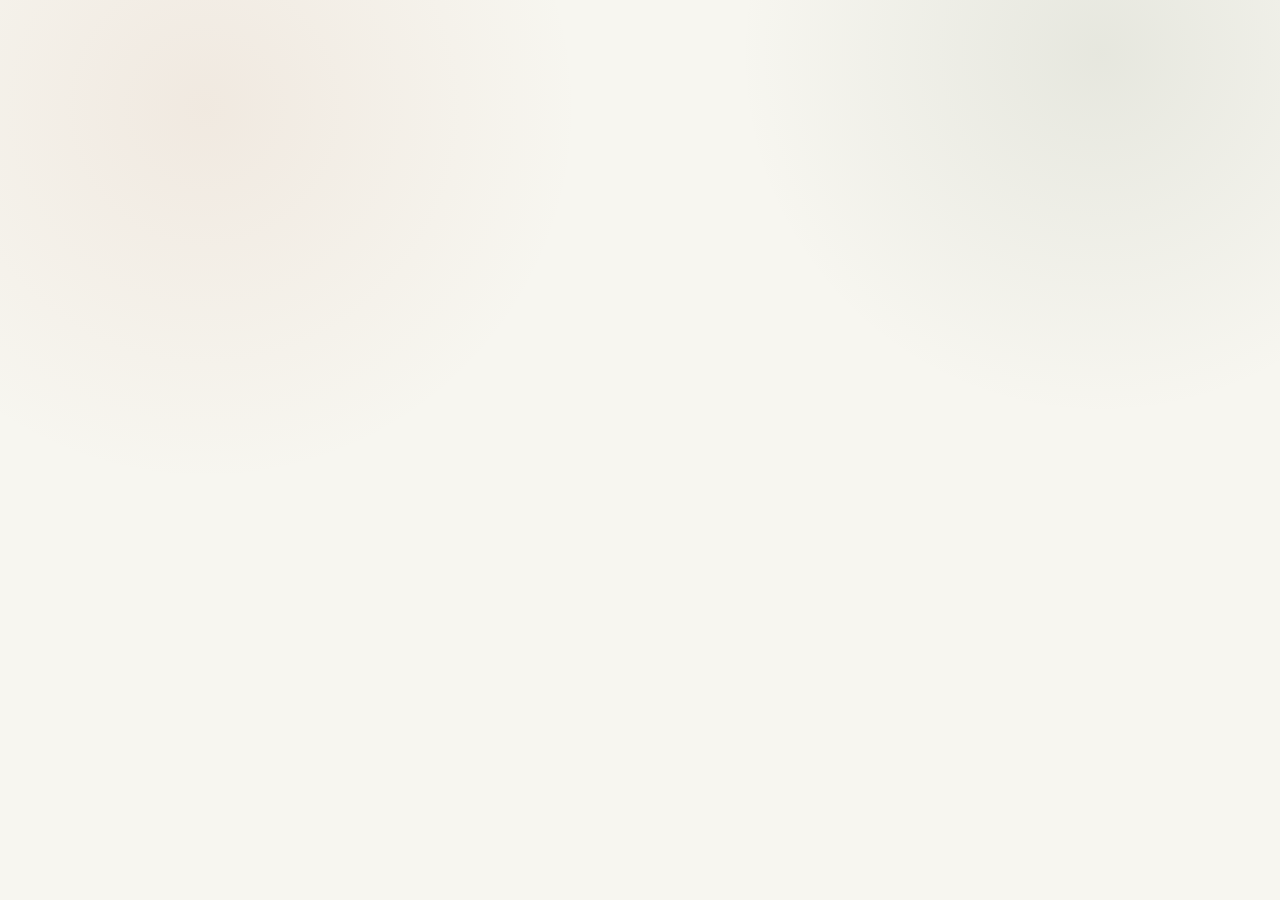
==== index.html @ ff4564c2 "Add files via upload" ====
<!doctype html>
<html lang="zh-CN">
  <head>
    <meta charset="UTF-8" />
    <meta name="viewport" content="width=device-width, initial-scale=1.0" />
    <title>故事创作模板生成器</title>
    <script>(function(){const A=document.createElement("link").relList;if(A&&A.supports&&A.supports("modulepreload"))return;for(const O of document.querySelectorAll('link[rel="modulepreload"]'))o(O);new MutationObserver(O=>{for(const M of O)if(M.type==="childList")for(const q of M.addedNodes)q.tagName==="LINK"&&q.rel==="modulepreload"&&o(q)}).observe(document,{childList:!0,subtree:!0});function j(O){const M={};return O.integrity&&(M.integrity=O.integrity),O.referrerPolicy&&(M.referrerPolicy=O.referrerPolicy),O.crossOrigin==="use-credentials"?M.credentials="include":O.crossOrigin==="anonymous"?M.credentials="omit":M.credentials="same-origin",M}function o(O){if(O.ep)return;O.ep=!0;const M=j(O);fetch(O.href,M)}})();var xf={exports:{}},Nu={};var Ud;function xh(){if(Ud)return Nu;Ud=1;var f=Symbol.for("react.transitional.element"),A=Symbol.for("react.fragment");function j(o,O,M){var q=null;if(M!==void 0&&(q=""+M),O.key!==void 0&&(q=""+O.key),"key"in O){M={};for(var tl in O)tl!=="key"&&(M[tl]=O[tl])}else M=O;return O=M.ref,{$$typeof:f,type:o,key:q,ref:O!==void 0?O:null,props:M}}return Nu.Fragment=A,Nu.jsx=j,Nu.jsxs=j,Nu}var Cd;function zh(){return Cd||(Cd=1,xf.exports=xh()),xf.exports}var m=zh(),zf={exports:{}},L={};var Hd;function Th(){if(Hd)return L;Hd=1;var f=Symbol.for("react.transitional.element"),A=Symbol.for("react.portal"),j=Symbol.for("react.fragment"),o=Symbol.for("react.strict_mode"),O=Symbol.for("react.profiler"),M=Symbol.for("react.consumer"),q=Symbol.for("react.context"),tl=Symbol.for("react.forward_ref"),N=Symbol.for("react.suspense"),x=Symbol.for("react.memo"),J=Symbol.for("react.lazy"),X=Symbol.for("react.activity"),k=Symbol.iterator;function Gl(d){return d===null||typeof d!="object"?null:(d=k&&d[k]||d["@@iterator"],typeof d=="function"?d:null)}var Bl={isMounted:function(){return!1},enqueueForceUpdate:function(){},enqueueReplaceState:function(){},enqueueSetState:function(){}},Nl=Object.assign,Et={};function Xl(d,_,U){this.props=d,this.context=_,this.refs=Et,this.updater=U||Bl}Xl.prototype.isReactComponent={},Xl.prototype.setState=function(d,_){if(typeof d!="object"&&typeof d!="function"&&d!=null)throw Error("takes an object of state variables to update or a function which returns an object of state variables.");this.updater.enqueueSetState(this,d,_,"setState")},Xl.prototype.forceUpdate=function(d){this.updater.enqueueForceUpdate(this,d,"forceUpdate")};function Nt(){}Nt.prototype=Xl.prototype;function _l(d,_,U){this.props=d,this.context=_,this.refs=Et,this.updater=U||Bl}var Ll=_l.prototype=new Nt;Ll.constructor=_l,Nl(Ll,Xl.prototype),Ll.isPureReactComponent=!0;var dt=Array.isArray;function Y(){}var Q={H:null,A:null,T:null,S:null},zl=Object.prototype.hasOwnProperty;function Pl(d,_,U){var H=U.ref;return{$$typeof:f,type:d,key:_,ref:H!==void 0?H:null,props:U}}function Je(d,_){return Pl(d.type,_,d.props)}function jt(d){return typeof d=="object"&&d!==null&&d.$$typeof===f}function Vl(d){var _={"=":"=0",":":"=2"};return"$"+d.replace(/[=:]/g,function(U){return _[U]})}var _e=/\/+/g;function Rt(d,_){return typeof d=="object"&&d!==null&&d.key!=null?Vl(""+d.key):_.toString(36)}function At(d){switch(d.status){case"fulfilled":return d.value;case"rejected":throw d.reason;default:switch(typeof d.status=="string"?d.then(Y,Y):(d.status="pending",d.then(function(_){d.status==="pending"&&(d.status="fulfilled",d.value=_)},function(_){d.status==="pending"&&(d.status="rejected",d.reason=_)})),d.status){case"fulfilled":return d.value;case"rejected":throw d.reason}}throw d}function z(d,_,U,H,V){var $=typeof d;($==="undefined"||$==="boolean")&&(d=null);var nl=!1;if(d===null)nl=!0;else switch($){case"bigint":case"string":case"number":nl=!0;break;case"object":switch(d.$$typeof){case f:case A:nl=!0;break;case J:return nl=d._init,z(nl(d._payload),_,U,H,V)}}if(nl)return V=V(d),nl=H===""?"."+Rt(d,0):H,dt(V)?(U="",nl!=null&&(U=nl.replace(_e,"$&/")+"/"),z(V,_,U,"",function(qa){return qa})):V!=null&&(jt(V)&&(V=Je(V,U+(V.key==null||d&&d.key===V.key?"":(""+V.key).replace(_e,"$&/")+"/")+nl)),_.push(V)),1;nl=0;var Ql=H===""?".":H+":";if(dt(d))for(var pl=0;pl<d.length;pl++)H=d[pl],$=Ql+Rt(H,pl),nl+=z(H,_,U,$,V);else if(pl=Gl(d),typeof pl=="function")for(d=pl.call(d),pl=0;!(H=d.next()).done;)H=H.value,$=Ql+Rt(H,pl++),nl+=z(H,_,U,$,V);else if($==="object"){if(typeof d.then=="function")return z(At(d),_,U,H,V);throw _=String(d),Error("Objects are not valid as a React child (found: "+(_==="[object Object]"?"object with keys {"+Object.keys(d).join(", ")+"}":_)+"). If you meant to render a collection of children, use an array instead.")}return nl}function D(d,_,U){if(d==null)return d;var H=[],V=0;return z(d,H,"","",function($){return _.call(U,$,V++)}),H}function Z(d){if(d._status===-1){var _=d._result;_=_(),_.then(function(U){(d._status===0||d._status===-1)&&(d._status=1,d._result=U)},function(U){(d._status===0||d._status===-1)&&(d._status=2,d._result=U)}),d._status===-1&&(d._status=0,d._result=_)}if(d._status===1)return d._result.default;throw d._result}var fl=typeof reportError=="function"?reportError:function(d){if(typeof window=="object"&&typeof window.ErrorEvent=="function"){var _=new window.ErrorEvent("error",{bubbles:!0,cancelable:!0,message:typeof d=="object"&&d!==null&&typeof d.message=="string"?String(d.message):String(d),error:d});if(!window.dispatchEvent(_))return}else if(typeof process=="object"&&typeof process.emit=="function"){process.emit("uncaughtException",d);return}console.error(d)},dl={map:D,forEach:function(d,_,U){D(d,function(){_.apply(this,arguments)},U)},count:function(d){var _=0;return D(d,function(){_++}),_},toArray:function(d){return D(d,function(_){return _})||[]},only:function(d){if(!jt(d))throw Error("React.Children.only expected to receive a single React element child.");return d}};return L.Activity=X,L.Children=dl,L.Component=Xl,L.Fragment=j,L.Profiler=O,L.PureComponent=_l,L.StrictMode=o,L.Suspense=N,L.__CLIENT_INTERNALS_DO_NOT_USE_OR_WARN_USERS_THEY_CANNOT_UPGRADE=Q,L.__COMPILER_RUNTIME={__proto__:null,c:function(d){return Q.H.useMemoCache(d)}},L.cache=function(d){return function(){return d.apply(null,arguments)}},L.cacheSignal=function(){return null},L.cloneElement=function(d,_,U){if(d==null)throw Error("The argument must be a React element, but you passed "+d+".");var H=Nl({},d.props),V=d.key;if(_!=null)for($ in _.key!==void 0&&(V=""+_.key),_)!zl.call(_,$)||$==="key"||$==="__self"||$==="__source"||$==="ref"&&_.ref===void 0||(H[$]=_[$]);var $=arguments.length-2;if($===1)H.children=U;else if(1<$){for(var nl=Array($),Ql=0;Ql<$;Ql++)nl[Ql]=arguments[Ql+2];H.children=nl}return Pl(d.type,V,H)},L.createContext=function(d){return d={$$typeof:q,_currentValue:d,_currentValue2:d,_threadCount:0,Provider:null,Consumer:null},d.Provider=d,d.Consumer={$$typeof:M,_context:d},d},L.createElement=function(d,_,U){var H,V={},$=null;if(_!=null)for(H in _.key!==void 0&&($=""+_.key),_)zl.call(_,H)&&H!=="key"&&H!=="__self"&&H!=="__source"&&(V[H]=_[H]);var nl=arguments.length-2;if(nl===1)V.children=U;else if(1<nl){for(var Ql=Array(nl),pl=0;pl<nl;pl++)Ql[pl]=arguments[pl+2];V.children=Ql}if(d&&d.defaultProps)for(H in nl=d.defaultProps,nl)V[H]===void 0&&(V[H]=nl[H]);return Pl(d,$,V)},L.createRef=function(){return{current:null}},L.forwardRef=function(d){return{$$typeof:tl,render:d}},L.isValidElement=jt,L.lazy=function(d){return{$$typeof:J,_payload:{_status:-1,_result:d},_init:Z}},L.memo=function(d,_){return{$$typeof:x,type:d,compare:_===void 0?null:_}},L.startTransition=function(d){var _=Q.T,U={};Q.T=U;try{var H=d(),V=Q.S;V!==null&&V(U,H),typeof H=="object"&&H!==null&&typeof H.then=="function"&&H.then(Y,fl)}catch($){fl($)}finally{_!==null&&U.types!==null&&(_.types=U.types),Q.T=_}},L.unstable_useCacheRefresh=function(){return Q.H.useCacheRefresh()},L.use=function(d){return Q.H.use(d)},L.useActionState=function(d,_,U){return Q.H.useActionState(d,_,U)},L.useCallback=function(d,_){return Q.H.useCallback(d,_)},L.useContext=function(d){return Q.H.useContext(d)},L.useDebugValue=function(){},L.useDeferredValue=function(d,_){return Q.H.useDeferredValue(d,_)},L.useEffect=function(d,_){return Q.H.useEffect(d,_)},L.useEffectEvent=function(d){return Q.H.useEffectEvent(d)},L.useId=function(){return Q.H.useId()},L.useImperativeHandle=function(d,_,U){return Q.H.useImperativeHandle(d,_,U)},L.useInsertionEffect=function(d,_){return Q.H.useInsertionEffect(d,_)},L.useLayoutEffect=function(d,_){return Q.H.useLayoutEffect(d,_)},L.useMemo=function(d,_){return Q.H.useMemo(d,_)},L.useOptimistic=function(d,_){return Q.H.useOptimistic(d,_)},L.useReducer=function(d,_,U){return Q.H.useReducer(d,_,U)},L.useRef=function(d){return Q.H.useRef(d)},L.useState=function(d){return Q.H.useState(d)},L.useSyncExternalStore=function(d,_,U){return Q.H.useSyncExternalStore(d,_,U)},L.useTransition=function(){return Q.H.useTransition()},L.version="19.2.6",L}var Rd;function _f(){return Rd||(Rd=1,zf.exports=Th()),zf.exports}var ot=_f(),Tf={exports:{}},ju={},Ef={exports:{}},Af={};var qd;function Eh(){return qd||(qd=1,(function(f){function A(z,D){var Z=z.length;z.push(D);l:for(;0<Z;){var fl=Z-1>>>1,dl=z[fl];if(0<O(dl,D))z[fl]=D,z[Z]=dl,Z=fl;else break l}}function j(z){return z.length===0?null:z[0]}function o(z){if(z.length===0)return null;var D=z[0],Z=z.pop();if(Z!==D){z[0]=Z;l:for(var fl=0,dl=z.length,d=dl>>>1;fl<d;){var _=2*(fl+1)-1,U=z[_],H=_+1,V=z[H];if(0>O(U,Z))H<dl&&0>O(V,U)?(z[fl]=V,z[H]=Z,fl=H):(z[fl]=U,z[_]=Z,fl=_);else if(H<dl&&0>O(V,Z))z[fl]=V,z[H]=Z,fl=H;else break l}}return D}function O(z,D){var Z=z.sortIndex-D.sortIndex;return Z!==0?Z:z.id-D.id}if(f.unstable_now=void 0,typeof performance=="object"&&typeof performance.now=="function"){var M=performance;f.unstable_now=function(){return M.now()}}else{var q=Date,tl=q.now();f.unstable_now=function(){return q.now()-tl}}var N=[],x=[],J=1,X=null,k=3,Gl=!1,Bl=!1,Nl=!1,Et=!1,Xl=typeof setTimeout=="function"?setTimeout:null,Nt=typeof clearTimeout=="function"?clearTimeout:null,_l=typeof setImmediate<"u"?setImmediate:null;function Ll(z){for(var D=j(x);D!==null;){if(D.callback===null)o(x);else if(D.startTime<=z)o(x),D.sortIndex=D.expirationTime,A(N,D);else break;D=j(x)}}function dt(z){if(Nl=!1,Ll(z),!Bl)if(j(N)!==null)Bl=!0,Y||(Y=!0,Vl());else{var D=j(x);D!==null&&At(dt,D.startTime-z)}}var Y=!1,Q=-1,zl=5,Pl=-1;function Je(){return Et?!0:!(f.unstable_now()-Pl<zl)}function jt(){if(Et=!1,Y){var z=f.unstable_now();Pl=z;var D=!0;try{l:{Bl=!1,Nl&&(Nl=!1,Nt(Q),Q=-1),Gl=!0;var Z=k;try{t:{for(Ll(z),X=j(N);X!==null&&!(X.expirationTime>z&&Je());){var fl=X.callback;if(typeof fl=="function"){X.callback=null,k=X.priorityLevel;var dl=fl(X.expirationTime<=z);if(z=f.unstable_now(),typeof dl=="function"){X.callback=dl,Ll(z),D=!0;break t}X===j(N)&&o(N),Ll(z)}else o(N);X=j(N)}if(X!==null)D=!0;else{var d=j(x);d!==null&&At(dt,d.startTime-z),D=!1}}break l}finally{X=null,k=Z,Gl=!1}D=void 0}}finally{D?Vl():Y=!1}}}var Vl;if(typeof _l=="function")Vl=function(){_l(jt)};else if(typeof MessageChannel<"u"){var _e=new MessageChannel,Rt=_e.port2;_e.port1.onmessage=jt,Vl=function(){Rt.postMessage(null)}}else Vl=function(){Xl(jt,0)};function At(z,D){Q=Xl(function(){z(f.unstable_now())},D)}f.unstable_IdlePriority=5,f.unstable_ImmediatePriority=1,f.unstable_LowPriority=4,f.unstable_NormalPriority=3,f.unstable_Profiling=null,f.unstable_UserBlockingPriority=2,f.unstable_cancelCallback=function(z){z.callback=null},f.unstable_forceFrameRate=function(z){0>z||125<z?console.error("forceFrameRate takes a positive int between 0 and 125, forcing frame rates higher than 125 fps is not supported"):zl=0<z?Math.floor(1e3/z):5},f.unstable_getCurrentPriorityLevel=function(){return k},f.unstable_next=function(z){switch(k){case 1:case 2:case 3:var D=3;break;default:D=k}var Z=k;k=D;try{return z()}finally{k=Z}},f.unstable_requestPaint=function(){Et=!0},f.unstable_runWithPriority=function(z,D){switch(z){case 1:case 2:case 3:case 4:case 5:break;default:z=3}var Z=k;k=z;try{return D()}finally{k=Z}},f.unstable_scheduleCallback=function(z,D,Z){var fl=f.unstable_now();switch(typeof Z=="object"&&Z!==null?(Z=Z.delay,Z=typeof Z=="number"&&0<Z?fl+Z:fl):Z=fl,z){case 1:var dl=-1;break;case 2:dl=250;break;case 5:dl=1073741823;break;case 4:dl=1e4;break;default:dl=5e3}return dl=Z+dl,z={id:J++,callback:D,priorityLevel:z,startTime:Z,expirationTime:dl,sortIndex:-1},Z>fl?(z.sortIndex=Z,A(x,z),j(N)===null&&z===j(x)&&(Nl?(Nt(Q),Q=-1):Nl=!0,At(dt,Z-fl))):(z.sortIndex=dl,A(N,z),Bl||Gl||(Bl=!0,Y||(Y=!0,Vl()))),z},f.unstable_shouldYield=Je,f.unstable_wrapCallback=function(z){var D=k;return function(){var Z=k;k=D;try{return z.apply(this,arguments)}finally{k=Z}}}})(Af)),Af}var Bd;function Ah(){return Bd||(Bd=1,Ef.exports=Eh()),Ef.exports}var Mf={exports:{}},Yl={};var Yd;function Mh(){if(Yd)return Yl;Yd=1;var f=_f();function A(N){var x="https://react.dev/errors/"+N;if(1<arguments.length){x+="?args[]="+encodeURIComponent(arguments[1]);for(var J=2;J<arguments.length;J++)x+="&args[]="+encodeURIComponent(arguments[J])}return"Minified React error #"+N+"; visit "+x+" for the full message or use the non-minified dev environment for full errors and additional helpful warnings."}function j(){}var o={d:{f:j,r:function(){throw Error(A(522))},D:j,C:j,L:j,m:j,X:j,S:j,M:j},p:0,findDOMNode:null},O=Symbol.for("react.portal");function M(N,x,J){var X=3<arguments.length&&arguments[3]!==void 0?arguments[3]:null;return{$$typeof:O,key:X==null?null:""+X,children:N,containerInfo:x,implementation:J}}var q=f.__CLIENT_INTERNALS_DO_NOT_USE_OR_WARN_USERS_THEY_CANNOT_UPGRADE;function tl(N,x){if(N==="font")return"";if(typeof x=="string")return x==="use-credentials"?x:""}return Yl.__DOM_INTERNALS_DO_NOT_USE_OR_WARN_USERS_THEY_CANNOT_UPGRADE=o,Yl.createPortal=function(N,x){var J=2<arguments.length&&arguments[2]!==void 0?arguments[2]:null;if(!x||x.nodeType!==1&&x.nodeType!==9&&x.nodeType!==11)throw Error(A(299));return M(N,x,null,J)},Yl.flushSync=function(N){var x=q.T,J=o.p;try{if(q.T=null,o.p=2,N)return N()}finally{q.T=x,o.p=J,o.d.f()}},Yl.preconnect=function(N,x){typeof N=="string"&&(x?(x=x.crossOrigin,x=typeof x=="string"?x==="use-credentials"?x:"":void 0):x=null,o.d.C(N,x))},Yl.prefetchDNS=function(N){typeof N=="string"&&o.d.D(N)},Yl.preinit=function(N,x){if(typeof N=="string"&&x&&typeof x.as=="string"){var J=x.as,X=tl(J,x.crossOrigin),k=typeof x.integrity=="string"?x.integrity:void 0,Gl=typeof x.fetchPriority=="string"?x.fetchPriority:void 0;J==="style"?o.d.S(N,typeof x.precedence=="string"?x.precedence:void 0,{crossOrigin:X,integrity:k,fetchPriority:Gl}):J==="script"&&o.d.X(N,{crossOrigin:X,integrity:k,fetchPriority:Gl,nonce:typeof x.nonce=="string"?x.nonce:void 0})}},Yl.preinitModule=function(N,x){if(typeof N=="string")if(typeof x=="object"&&x!==null){if(x.as==null||x.as==="script"){var J=tl(x.as,x.crossOrigin);o.d.M(N,{crossOrigin:J,integrity:typeof x.integrity=="string"?x.integrity:void 0,nonce:typeof x.nonce=="string"?x.nonce:void 0})}}else x==null&&o.d.M(N)},Yl.preload=function(N,x){if(typeof N=="string"&&typeof x=="object"&&x!==null&&typeof x.as=="string"){var J=x.as,X=tl(J,x.crossOrigin);o.d.L(N,J,{crossOrigin:X,integrity:typeof x.integrity=="string"?x.integrity:void 0,nonce:typeof x.nonce=="string"?x.nonce:void 0,type:typeof x.type=="string"?x.type:void 0,fetchPriority:typeof x.fetchPriority=="string"?x.fetchPriority:void 0,referrerPolicy:typeof x.referrerPolicy=="string"?x.referrerPolicy:void 0,imageSrcSet:typeof x.imageSrcSet=="string"?x.imageSrcSet:void 0,imageSizes:typeof x.imageSizes=="string"?x.imageSizes:void 0,media:typeof x.media=="string"?x.media:void 0})}},Yl.preloadModule=function(N,x){if(typeof N=="string")if(x){var J=tl(x.as,x.crossOrigin);o.d.m(N,{as:typeof x.as=="string"&&x.as!=="script"?x.as:void 0,crossOrigin:J,integrity:typeof x.integrity=="string"?x.integrity:void 0})}else o.d.m(N)},Yl.requestFormReset=function(N){o.d.r(N)},Yl.unstable_batchedUpdates=function(N,x){return N(x)},Yl.useFormState=function(N,x,J){return q.H.useFormState(N,x,J)},Yl.useFormStatus=function(){return q.H.useHostTransitionStatus()},Yl.version="19.2.6",Yl}var Gd;function _h(){if(Gd)return Mf.exports;Gd=1;function f(){if(!(typeof __REACT_DEVTOOLS_GLOBAL_HOOK__>"u"||typeof __REACT_DEVTOOLS_GLOBAL_HOOK__.checkDCE!="function"))try{__REACT_DEVTOOLS_GLOBAL_HOOK__.checkDCE(f)}catch(A){console.error(A)}}return f(),Mf.exports=Mh(),Mf.exports}var Xd;function Oh(){if(Xd)return ju;Xd=1;var f=Ah(),A=_f(),j=_h();function o(l){var t="https://react.dev/errors/"+l;if(1<arguments.length){t+="?args[]="+encodeURIComponent(arguments[1]);for(var e=2;e<arguments.length;e++)t+="&args[]="+encodeURIComponent(arguments[e])}return"Minified React error #"+l+"; visit "+t+" for the full message or use the non-minified dev environment for full errors and additional helpful warnings."}function O(l){return!(!l||l.nodeType!==1&&l.nodeType!==9&&l.nodeType!==11)}function M(l){var t=l,e=l;if(l.alternate)for(;t.return;)t=t.return;else{l=t;do t=l,(t.flags&4098)!==0&&(e=t.return),l=t.return;while(l)}return t.tag===3?e:null}function q(l){if(l.tag===13){var t=l.memoizedState;if(t===null&&(l=l.alternate,l!==null&&(t=l.memoizedState)),t!==null)return t.dehydrated}return null}function tl(l){if(l.tag===31){var t=l.memoizedState;if(t===null&&(l=l.alternate,l!==null&&(t=l.memoizedState)),t!==null)return t.dehydrated}return null}function N(l){if(M(l)!==l)throw Error(o(188))}function x(l){var t=l.alternate;if(!t){if(t=M(l),t===null)throw Error(o(188));return t!==l?null:l}for(var e=l,a=t;;){var u=e.return;if(u===null)break;var n=u.alternate;if(n===null){if(a=u.return,a!==null){e=a;continue}break}if(u.child===n.child){for(n=u.child;n;){if(n===e)return N(u),l;if(n===a)return N(u),t;n=n.sibling}throw Error(o(188))}if(e.return!==a.return)e=u,a=n;else{for(var i=!1,c=u.child;c;){if(c===e){i=!0,e=u,a=n;break}if(c===a){i=!0,a=u,e=n;break}c=c.sibling}if(!i){for(c=n.child;c;){if(c===e){i=!0,e=n,a=u;break}if(c===a){i=!0,a=n,e=u;break}c=c.sibling}if(!i)throw Error(o(189))}}if(e.alternate!==a)throw Error(o(190))}if(e.tag!==3)throw Error(o(188));return e.stateNode.current===e?l:t}function J(l){var t=l.tag;if(t===5||t===26||t===27||t===6)return l;for(l=l.child;l!==null;){if(t=J(l),t!==null)return t;l=l.sibling}return null}var X=Object.assign,k=Symbol.for("react.element"),Gl=Symbol.for("react.transitional.element"),Bl=Symbol.for("react.portal"),Nl=Symbol.for("react.fragment"),Et=Symbol.for("react.strict_mode"),Xl=Symbol.for("react.profiler"),Nt=Symbol.for("react.consumer"),_l=Symbol.for("react.context"),Ll=Symbol.for("react.forward_ref"),dt=Symbol.for("react.suspense"),Y=Symbol.for("react.suspense_list"),Q=Symbol.for("react.memo"),zl=Symbol.for("react.lazy"),Pl=Symbol.for("react.activity"),Je=Symbol.for("react.memo_cache_sentinel"),jt=Symbol.iterator;function Vl(l){return l===null||typeof l!="object"?null:(l=jt&&l[jt]||l["@@iterator"],typeof l=="function"?l:null)}var _e=Symbol.for("react.client.reference");function Rt(l){if(l==null)return null;if(typeof l=="function")return l.$$typeof===_e?null:l.displayName||l.name||null;if(typeof l=="string")return l;switch(l){case Nl:return"Fragment";case Xl:return"Profiler";case Et:return"StrictMode";case dt:return"Suspense";case Y:return"SuspenseList";case Pl:return"Activity"}if(typeof l=="object")switch(l.$$typeof){case Bl:return"Portal";case _l:return l.displayName||"Context";case Nt:return(l._context.displayName||"Context")+".Consumer";case Ll:var t=l.render;return l=l.displayName,l||(l=t.displayName||t.name||"",l=l!==""?"ForwardRef("+l+")":"ForwardRef"),l;case Q:return t=l.displayName||null,t!==null?t:Rt(l.type)||"Memo";case zl:t=l._payload,l=l._init;try{return Rt(l(t))}catch{}}return null}var At=Array.isArray,z=A.__CLIENT_INTERNALS_DO_NOT_USE_OR_WARN_USERS_THEY_CANNOT_UPGRADE,D=j.__DOM_INTERNALS_DO_NOT_USE_OR_WARN_USERS_THEY_CANNOT_UPGRADE,Z={pending:!1,data:null,method:null,action:null},fl=[],dl=-1;function d(l){return{current:l}}function _(l){0>dl||(l.current=fl[dl],fl[dl]=null,dl--)}function U(l,t){dl++,fl[dl]=l.current,l.current=t}var H=d(null),V=d(null),$=d(null),nl=d(null);function Ql(l,t){switch(U($,t),U(V,l),U(H,null),t.nodeType){case 9:case 11:l=(l=t.documentElement)&&(l=l.namespaceURI)?td(l):0;break;default:if(l=t.tagName,t=t.namespaceURI)t=td(t),l=ed(t,l);else switch(l){case"svg":l=1;break;case"math":l=2;break;default:l=0}}_(H),U(H,l)}function pl(){_(H),_(V),_($)}function qa(l){l.memoizedState!==null&&U(nl,l);var t=H.current,e=ed(t,l.type);t!==e&&(U(V,l),U(H,e))}function Uu(l){V.current===l&&(_(H),_(V)),nl.current===l&&(_(nl),Au._currentValue=Z)}var ei,jf;function Oe(l){if(ei===void 0)try{throw Error()}catch(e){var t=e.stack.trim().match(/\n( *(at )?)/);ei=t&&t[1]||"",jf=-1<e.stack.indexOf(`
    at`)?" (<anonymous>)":-1<e.stack.indexOf("@")?"@unknown:0:0":""}return`
`+ei+l+jf}var ai=!1;function ui(l,t){if(!l||ai)return"";ai=!0;var e=Error.prepareStackTrace;Error.prepareStackTrace=void 0;try{var a={DetermineComponentFrameRoot:function(){try{if(t){var E=function(){throw Error()};if(Object.defineProperty(E.prototype,"props",{set:function(){throw Error()}}),typeof Reflect=="object"&&Reflect.construct){try{Reflect.construct(E,[])}catch(p){var g=p}Reflect.construct(l,[],E)}else{try{E.call()}catch(p){g=p}l.call(E.prototype)}}else{try{throw Error()}catch(p){g=p}(E=l())&&typeof E.catch=="function"&&E.catch(function(){})}}catch(p){if(p&&g&&typeof p.stack=="string")return[p.stack,g.stack]}return[null,null]}};a.DetermineComponentFrameRoot.displayName="DetermineComponentFrameRoot";var u=Object.getOwnPropertyDescriptor(a.DetermineComponentFrameRoot,"name");u&&u.configurable&&Object.defineProperty(a.DetermineComponentFrameRoot,"name",{value:"DetermineComponentFrameRoot"});var n=a.DetermineComponentFrameRoot(),i=n[0],c=n[1];if(i&&c){var s=i.split(`
`),v=c.split(`
`);for(u=a=0;a<s.length&&!s[a].includes("DetermineComponentFrameRoot");)a++;for(;u<v.length&&!v[u].includes("DetermineComponentFrameRoot");)u++;if(a===s.length||u===v.length)for(a=s.length-1,u=v.length-1;1<=a&&0<=u&&s[a]!==v[u];)u--;for(;1<=a&&0<=u;a--,u--)if(s[a]!==v[u]){if(a!==1||u!==1)do if(a--,u--,0>u||s[a]!==v[u]){var S=`
`+s[a].replace(" at new "," at ");return l.displayName&&S.includes("<anonymous>")&&(S=S.replace("<anonymous>",l.displayName)),S}while(1<=a&&0<=u);break}}}finally{ai=!1,Error.prepareStackTrace=e}return(e=l?l.displayName||l.name:"")?Oe(e):""}function Id(l,t){switch(l.tag){case 26:case 27:case 5:return Oe(l.type);case 16:return Oe("Lazy");case 13:return l.child!==t&&t!==null?Oe("Suspense Fallback"):Oe("Suspense");case 19:return Oe("SuspenseList");case 0:case 15:return ui(l.type,!1);case 11:return ui(l.type.render,!1);case 1:return ui(l.type,!0);case 31:return Oe("Activity");default:return""}}function Df(l){try{var t="",e=null;do t+=Id(l,e),e=l,l=l.return;while(l);return t}catch(a){return`
Error generating stack: `+a.message+`
`+a.stack}}var ni=Object.prototype.hasOwnProperty,ii=f.unstable_scheduleCallback,ci=f.unstable_cancelCallback,Pd=f.unstable_shouldYield,ly=f.unstable_requestPaint,lt=f.unstable_now,ty=f.unstable_getCurrentPriorityLevel,Uf=f.unstable_ImmediatePriority,Cf=f.unstable_UserBlockingPriority,Cu=f.unstable_NormalPriority,ey=f.unstable_LowPriority,Hf=f.unstable_IdlePriority,ay=f.log,uy=f.unstable_setDisableYieldValue,Ba=null,tt=null;function te(l){if(typeof ay=="function"&&uy(l),tt&&typeof tt.setStrictMode=="function")try{tt.setStrictMode(Ba,l)}catch{}}var et=Math.clz32?Math.clz32:cy,ny=Math.log,iy=Math.LN2;function cy(l){return l>>>=0,l===0?32:31-(ny(l)/iy|0)|0}var Hu=256,Ru=262144,qu=4194304;function Ne(l){var t=l&42;if(t!==0)return t;switch(l&-l){case 1:return 1;case 2:return 2;case 4:return 4;case 8:return 8;case 16:return 16;case 32:return 32;case 64:return 64;case 128:return 128;case 256:case 512:case 1024:case 2048:case 4096:case 8192:case 16384:case 32768:case 65536:case 131072:return l&261888;case 262144:case 524288:case 1048576:case 2097152:return l&3932160;case 4194304:case 8388608:case 16777216:case 33554432:return l&62914560;case 67108864:return 67108864;case 134217728:return 134217728;case 268435456:return 268435456;case 536870912:return 536870912;case 1073741824:return 0;default:return l}}function Bu(l,t,e){var a=l.pendingLanes;if(a===0)return 0;var u=0,n=l.suspendedLanes,i=l.pingedLanes;l=l.warmLanes;var c=a&134217727;return c!==0?(a=c&~n,a!==0?u=Ne(a):(i&=c,i!==0?u=Ne(i):e||(e=c&~l,e!==0&&(u=Ne(e))))):(c=a&~n,c!==0?u=Ne(c):i!==0?u=Ne(i):e||(e=a&~l,e!==0&&(u=Ne(e)))),u===0?0:t!==0&&t!==u&&(t&n)===0&&(n=u&-u,e=t&-t,n>=e||n===32&&(e&4194048)!==0)?t:u}function Ya(l,t){return(l.pendingLanes&~(l.suspendedLanes&~l.pingedLanes)&t)===0}function fy(l,t){switch(l){case 1:case 2:case 4:case 8:case 64:return t+250;case 16:case 32:case 128:case 256:case 512:case 1024:case 2048:case 4096:case 8192:case 16384:case 32768:case 65536:case 131072:case 262144:case 524288:case 1048576:case 2097152:return t+5e3;case 4194304:case 8388608:case 16777216:case 33554432:return-1;case 67108864:case 134217728:case 268435456:case 536870912:case 1073741824:return-1;default:return-1}}function Rf(){var l=qu;return qu<<=1,(qu&62914560)===0&&(qu=4194304),l}function fi(l){for(var t=[],e=0;31>e;e++)t.push(l);return t}function Ga(l,t){l.pendingLanes|=t,t!==268435456&&(l.suspendedLanes=0,l.pingedLanes=0,l.warmLanes=0)}function sy(l,t,e,a,u,n){var i=l.pendingLanes;l.pendingLanes=e,l.suspendedLanes=0,l.pingedLanes=0,l.warmLanes=0,l.expiredLanes&=e,l.entangledLanes&=e,l.errorRecoveryDisabledLanes&=e,l.shellSuspendCounter=0;var c=l.entanglements,s=l.expirationTimes,v=l.hiddenUpdates;for(e=i&~e;0<e;){var S=31-et(e),E=1<<S;c[S]=0,s[S]=-1;var g=v[S];if(g!==null)for(v[S]=null,S=0;S<g.length;S++){var p=g[S];p!==null&&(p.lane&=-536870913)}e&=~E}a!==0&&qf(l,a,0),n!==0&&u===0&&l.tag!==0&&(l.suspendedLanes|=n&~(i&~t))}function qf(l,t,e){l.pendingLanes|=t,l.suspendedLanes&=~t;var a=31-et(t);l.entangledLanes|=t,l.entanglements[a]=l.entanglements[a]|1073741824|e&261930}function Bf(l,t){var e=l.entangledLanes|=t;for(l=l.entanglements;e;){var a=31-et(e),u=1<<a;u&t|l[a]&t&&(l[a]|=t),e&=~u}}function Yf(l,t){var e=t&-t;return e=(e&42)!==0?1:si(e),(e&(l.suspendedLanes|t))!==0?0:e}function si(l){switch(l){case 2:l=1;break;case 8:l=4;break;case 32:l=16;break;case 256:case 512:case 1024:case 2048:case 4096:case 8192:case 16384:case 32768:case 65536:case 131072:case 262144:case 524288:case 1048576:case 2097152:case 4194304:case 8388608:case 16777216:case 33554432:l=128;break;case 268435456:l=134217728;break;default:l=0}return l}function oi(l){return l&=-l,2<l?8<l?(l&134217727)!==0?32:268435456:8:2}function Gf(){var l=D.p;return l!==0?l:(l=window.event,l===void 0?32:Ad(l.type))}function Xf(l,t){var e=D.p;try{return D.p=l,t()}finally{D.p=e}}var ee=Math.random().toString(36).slice(2),Ul="__reactFiber$"+ee,wl="__reactProps$"+ee,ke="__reactContainer$"+ee,ri="__reactEvents$"+ee,oy="__reactListeners$"+ee,ry="__reactHandles$"+ee,Qf="__reactResources$"+ee,Xa="__reactMarker$"+ee;function di(l){delete l[Ul],delete l[wl],delete l[ri],delete l[oy],delete l[ry]}function $e(l){var t=l[Ul];if(t)return t;for(var e=l.parentNode;e;){if(t=e[ke]||e[Ul]){if(e=t.alternate,t.child!==null||e!==null&&e.child!==null)for(l=sd(l);l!==null;){if(e=l[Ul])return e;l=sd(l)}return t}l=e,e=l.parentNode}return null}function We(l){if(l=l[Ul]||l[ke]){var t=l.tag;if(t===5||t===6||t===13||t===31||t===26||t===27||t===3)return l}return null}function Qa(l){var t=l.tag;if(t===5||t===26||t===27||t===6)return l.stateNode;throw Error(o(33))}function Fe(l){var t=l[Qf];return t||(t=l[Qf]={hoistableStyles:new Map,hoistableScripts:new Map}),t}function jl(l){l[Xa]=!0}var Zf=new Set,Lf={};function je(l,t){Ie(l,t),Ie(l+"Capture",t)}function Ie(l,t){for(Lf[l]=t,l=0;l<t.length;l++)Zf.add(t[l])}var dy=RegExp("^[:A-Z_a-z\\u00C0-\\u00D6\\u00D8-\\u00F6\\u00F8-\\u02FF\\u0370-\\u037D\\u037F-\\u1FFF\\u200C-\\u200D\\u2070-\\u218F\\u2C00-\\u2FEF\\u3001-\\uD7FF\\uF900-\\uFDCF\\uFDF0-\\uFFFD][:A-Z_a-z\\u00C0-\\u00D6\\u00D8-\\u00F6\\u00F8-\\u02FF\\u0370-\\u037D\\u037F-\\u1FFF\\u200C-\\u200D\\u2070-\\u218F\\u2C00-\\u2FEF\\u3001-\\uD7FF\\uF900-\\uFDCF\\uFDF0-\\uFFFD\\-.0-9\\u00B7\\u0300-\\u036F\\u203F-\\u2040]*$"),Vf={},wf={};function yy(l){return ni.call(wf,l)?!0:ni.call(Vf,l)?!1:dy.test(l)?wf[l]=!0:(Vf[l]=!0,!1)}function Yu(l,t,e){if(yy(t))if(e===null)l.removeAttribute(t);else{switch(typeof e){case"undefined":case"function":case"symbol":l.removeAttribute(t);return;case"boolean":var a=t.toLowerCase().slice(0,5);if(a!=="data-"&&a!=="aria-"){l.removeAttribute(t);return}}l.setAttribute(t,""+e)}}function Gu(l,t,e){if(e===null)l.removeAttribute(t);else{switch(typeof e){case"undefined":case"function":case"symbol":case"boolean":l.removeAttribute(t);return}l.setAttribute(t,""+e)}}function qt(l,t,e,a){if(a===null)l.removeAttribute(e);else{switch(typeof a){case"undefined":case"function":case"symbol":case"boolean":l.removeAttribute(e);return}l.setAttributeNS(t,e,""+a)}}function yt(l){switch(typeof l){case"bigint":case"boolean":case"number":case"string":case"undefined":return l;case"object":return l;default:return""}}function Kf(l){var t=l.type;return(l=l.nodeName)&&l.toLowerCase()==="input"&&(t==="checkbox"||t==="radio")}function my(l,t,e){var a=Object.getOwnPropertyDescriptor(l.constructor.prototype,t);if(!l.hasOwnProperty(t)&&typeof a<"u"&&typeof a.get=="function"&&typeof a.set=="function"){var u=a.get,n=a.set;return Object.defineProperty(l,t,{configurable:!0,get:function(){return u.call(this)},set:function(i){e=""+i,n.call(this,i)}}),Object.defineProperty(l,t,{enumerable:a.enumerable}),{getValue:function(){return e},setValue:function(i){e=""+i},stopTracking:function(){l._valueTracker=null,delete l[t]}}}}function yi(l){if(!l._valueTracker){var t=Kf(l)?"checked":"value";l._valueTracker=my(l,t,""+l[t])}}function Jf(l){if(!l)return!1;var t=l._valueTracker;if(!t)return!0;var e=t.getValue(),a="";return l&&(a=Kf(l)?l.checked?"true":"false":l.value),l=a,l!==e?(t.setValue(l),!0):!1}function Xu(l){if(l=l||(typeof document<"u"?document:void 0),typeof l>"u")return null;try{return l.activeElement||l.body}catch{return l.body}}var hy=/[\n"\\]/g;function mt(l){return l.replace(hy,function(t){return"\\"+t.charCodeAt(0).toString(16)+" "})}function mi(l,t,e,a,u,n,i,c){l.name="",i!=null&&typeof i!="function"&&typeof i!="symbol"&&typeof i!="boolean"?l.type=i:l.removeAttribute("type"),t!=null?i==="number"?(t===0&&l.value===""||l.value!=t)&&(l.value=""+yt(t)):l.value!==""+yt(t)&&(l.value=""+yt(t)):i!=="submit"&&i!=="reset"||l.removeAttribute("value"),t!=null?hi(l,i,yt(t)):e!=null?hi(l,i,yt(e)):a!=null&&l.removeAttribute("value"),u==null&&n!=null&&(l.defaultChecked=!!n),u!=null&&(l.checked=u&&typeof u!="function"&&typeof u!="symbol"),c!=null&&typeof c!="function"&&typeof c!="symbol"&&typeof c!="boolean"?l.name=""+yt(c):l.removeAttribute("name")}function kf(l,t,e,a,u,n,i,c){if(n!=null&&typeof n!="function"&&typeof n!="symbol"&&typeof n!="boolean"&&(l.type=n),t!=null||e!=null){if(!(n!=="submit"&&n!=="reset"||t!=null)){yi(l);return}e=e!=null?""+yt(e):"",t=t!=null?""+yt(t):e,c||t===l.value||(l.value=t),l.defaultValue=t}a=a??u,a=typeof a!="function"&&typeof a!="symbol"&&!!a,l.checked=c?l.checked:!!a,l.defaultChecked=!!a,i!=null&&typeof i!="function"&&typeof i!="symbol"&&typeof i!="boolean"&&(l.name=i),yi(l)}function hi(l,t,e){t==="number"&&Xu(l.ownerDocument)===l||l.defaultValue===""+e||(l.defaultValue=""+e)}function Pe(l,t,e,a){if(l=l.options,t){t={};for(var u=0;u<e.length;u++)t["$"+e[u]]=!0;for(e=0;e<l.length;e++)u=t.hasOwnProperty("$"+l[e].value),l[e].selected!==u&&(l[e].selected=u),u&&a&&(l[e].defaultSelected=!0)}else{for(e=""+yt(e),t=null,u=0;u<l.length;u++){if(l[u].value===e){l[u].selected=!0,a&&(l[u].defaultSelected=!0);return}t!==null||l[u].disabled||(t=l[u])}t!==null&&(t.selected=!0)}}function $f(l,t,e){if(t!=null&&(t=""+yt(t),t!==l.value&&(l.value=t),e==null)){l.defaultValue!==t&&(l.defaultValue=t);return}l.defaultValue=e!=null?""+yt(e):""}function Wf(l,t,e,a){if(t==null){if(a!=null){if(e!=null)throw Error(o(92));if(At(a)){if(1<a.length)throw Error(o(93));a=a[0]}e=a}e==null&&(e=""),t=e}e=yt(t),l.defaultValue=e,a=l.textContent,a===e&&a!==""&&a!==null&&(l.value=a),yi(l)}function la(l,t){if(t){var e=l.firstChild;if(e&&e===l.lastChild&&e.nodeType===3){e.nodeValue=t;return}}l.textContent=t}var vy=new Set("animationIterationCount aspectRatio borderImageOutset borderImageSlice borderImageWidth boxFlex boxFlexGroup boxOrdinalGroup columnCount columns flex flexGrow flexPositive flexShrink flexNegative flexOrder gridArea gridRow gridRowEnd gridRowSpan gridRowStart gridColumn gridColumnEnd gridColumnSpan gridColumnStart fontWeight lineClamp lineHeight opacity order orphans scale tabSize widows zIndex zoom fillOpacity floodOpacity stopOpacity strokeDasharray strokeDashoffset strokeMiterlimit strokeOpacity strokeWidth MozAnimationIterationCount MozBoxFlex MozBoxFlexGroup MozLineClamp msAnimationIterationCount msFlex msZoom msFlexGrow msFlexNegative msFlexOrder msFlexPositive msFlexShrink msGridColumn msGridColumnSpan msGridRow msGridRowSpan WebkitAnimationIterationCount WebkitBoxFlex WebKitBoxFlexGroup WebkitBoxOrdinalGroup WebkitColumnCount WebkitColumns WebkitFlex WebkitFlexGrow WebkitFlexPositive WebkitFlexShrink WebkitLineClamp".split(" "));function Ff(l,t,e){var a=t.indexOf("--")===0;e==null||typeof e=="boolean"||e===""?a?l.setProperty(t,""):t==="float"?l.cssFloat="":l[t]="":a?l.setProperty(t,e):typeof e!="number"||e===0||vy.has(t)?t==="float"?l.cssFloat=e:l[t]=(""+e).trim():l[t]=e+"px"}function If(l,t,e){if(t!=null&&typeof t!="object")throw Error(o(62));if(l=l.style,e!=null){for(var a in e)!e.hasOwnProperty(a)||t!=null&&t.hasOwnProperty(a)||(a.indexOf("--")===0?l.setProperty(a,""):a==="float"?l.cssFloat="":l[a]="");for(var u in t)a=t[u],t.hasOwnProperty(u)&&e[u]!==a&&Ff(l,u,a)}else for(var n in t)t.hasOwnProperty(n)&&Ff(l,n,t[n])}function vi(l){if(l.indexOf("-")===-1)return!1;switch(l){case"annotation-xml":case"color-profile":case"font-face":case"font-face-src":case"font-face-uri":case"font-face-format":case"font-face-name":case"missing-glyph":return!1;default:return!0}}var gy=new Map([["acceptCharset","accept-charset"],["htmlFor","for"],["httpEquiv","http-equiv"],["crossOrigin","crossorigin"],["accentHeight","accent-height"],["alignmentBaseline","alignment-baseline"],["arabicForm","arabic-form"],["baselineShift","baseline-shift"],["capHeight","cap-height"],["clipPath","clip-path"],["clipRule","clip-rule"],["colorInterpolation","color-interpolation"],["colorInterpolationFilters","color-interpolation-filters"],["colorProfile","color-profile"],["colorRendering","color-rendering"],["dominantBaseline","dominant-baseline"],["enableBackground","enable-background"],["fillOpacity","fill-opacity"],["fillRule","fill-rule"],["floodColor","flood-color"],["floodOpacity","flood-opacity"],["fontFamily","font-family"],["fontSize","font-size"],["fontSizeAdjust","font-size-adjust"],["fontStretch","font-stretch"],["fontStyle","font-style"],["fontVariant","font-variant"],["fontWeight","font-weight"],["glyphName","glyph-name"],["glyphOrientationHorizontal","glyph-orientation-horizontal"],["glyphOrientationVertical","glyph-orientation-vertical"],["horizAdvX","horiz-adv-x"],["horizOriginX","horiz-origin-x"],["imageRendering","image-rendering"],["letterSpacing","letter-spacing"],["lightingColor","lighting-color"],["markerEnd","marker-end"],["markerMid","marker-mid"],["markerStart","marker-start"],["overlinePosition","overline-position"],["overlineThickness","overline-thickness"],["paintOrder","paint-order"],["panose-1","panose-1"],["pointerEvents","pointer-events"],["renderingIntent","rendering-intent"],["shapeRendering","shape-rendering"],["stopColor","stop-color"],["stopOpacity","stop-opacity"],["strikethroughPosition","strikethrough-position"],["strikethroughThickness","strikethrough-thickness"],["strokeDasharray","stroke-dasharray"],["strokeDashoffset","stroke-dashoffset"],["strokeLinecap","stroke-linecap"],["strokeLinejoin","stroke-linejoin"],["strokeMiterlimit","stroke-miterlimit"],["strokeOpacity","stroke-opacity"],["strokeWidth","stroke-width"],["textAnchor","text-anchor"],["textDecoration","text-decoration"],["textRendering","text-rendering"],["transformOrigin","transform-origin"],["underlinePosition","underline-position"],["underlineThickness","underline-thickness"],["unicodeBidi","unicode-bidi"],["unicodeRange","unicode-range"],["unitsPerEm","units-per-em"],["vAlphabetic","v-alphabetic"],["vHanging","v-hanging"],["vIdeographic","v-ideographic"],["vMathematical","v-mathematical"],["vectorEffect","vector-effect"],["vertAdvY","vert-adv-y"],["vertOriginX","vert-origin-x"],["vertOriginY","vert-origin-y"],["wordSpacing","word-spacing"],["writingMode","writing-mode"],["xmlnsXlink","xmlns:xlink"],["xHeight","x-height"]]),by=/^[\u0000-\u001F ]*j[\r\n\t]*a[\r\n\t]*v[\r\n\t]*a[\r\n\t]*s[\r\n\t]*c[\r\n\t]*r[\r\n\t]*i[\r\n\t]*p[\r\n\t]*t[\r\n\t]*:/i;function Qu(l){return by.test(""+l)?"javascript:throw new Error('React has blocked a javascript: URL as a security precaution.')":l}function Bt(){}var gi=null;function bi(l){return l=l.target||l.srcElement||window,l.correspondingUseElement&&(l=l.correspondingUseElement),l.nodeType===3?l.parentNode:l}var ta=null,ea=null;function Pf(l){var t=We(l);if(t&&(l=t.stateNode)){var e=l[wl]||null;l:switch(l=t.stateNode,t.type){case"input":if(mi(l,e.value,e.defaultValue,e.defaultValue,e.checked,e.defaultChecked,e.type,e.name),t=e.name,e.type==="radio"&&t!=null){for(e=l;e.parentNode;)e=e.parentNode;for(e=e.querySelectorAll('input[name="'+mt(""+t)+'"][type="radio"]'),t=0;t<e.length;t++){var a=e[t];if(a!==l&&a.form===l.form){var u=a[wl]||null;if(!u)throw Error(o(90));mi(a,u.value,u.defaultValue,u.defaultValue,u.checked,u.defaultChecked,u.type,u.name)}}for(t=0;t<e.length;t++)a=e[t],a.form===l.form&&Jf(a)}break l;case"textarea":$f(l,e.value,e.defaultValue);break l;case"select":t=e.value,t!=null&&Pe(l,!!e.multiple,t,!1)}}}var pi=!1;function ls(l,t,e){if(pi)return l(t,e);pi=!0;try{var a=l(t);return a}finally{if(pi=!1,(ta!==null||ea!==null)&&(Nn(),ta&&(t=ta,l=ea,ea=ta=null,Pf(t),l)))for(t=0;t<l.length;t++)Pf(l[t])}}function Za(l,t){var e=l.stateNode;if(e===null)return null;var a=e[wl]||null;if(a===null)return null;e=a[t];l:switch(t){case"onClick":case"onClickCapture":case"onDoubleClick":case"onDoubleClickCapture":case"onMouseDown":case"onMouseDownCapture":case"onMouseMove":case"onMouseMoveCapture":case"onMouseUp":case"onMouseUpCapture":case"onMouseEnter":(a=!a.disabled)||(l=l.type,a=!(l==="button"||l==="input"||l==="select"||l==="textarea")),l=!a;break l;default:l=!1}if(l)return null;if(e&&typeof e!="function")throw Error(o(231,t,typeof e));return e}var Yt=!(typeof window>"u"||typeof window.document>"u"||typeof window.document.createElement>"u"),Si=!1;if(Yt)try{var La={};Object.defineProperty(La,"passive",{get:function(){Si=!0}}),window.addEventListener("test",La,La),window.removeEventListener("test",La,La)}catch{Si=!1}var ae=null,xi=null,Zu=null;function ts(){if(Zu)return Zu;var l,t=xi,e=t.length,a,u="value"in ae?ae.value:ae.textContent,n=u.length;for(l=0;l<e&&t[l]===u[l];l++);var i=e-l;for(a=1;a<=i&&t[e-a]===u[n-a];a++);return Zu=u.slice(l,1<a?1-a:void 0)}function Lu(l){var t=l.keyCode;return"charCode"in l?(l=l.charCode,l===0&&t===13&&(l=13)):l=t,l===10&&(l=13),32<=l||l===13?l:0}function Vu(){return!0}function es(){return!1}function Kl(l){function t(e,a,u,n,i){this._reactName=e,this._targetInst=u,this.type=a,this.nativeEvent=n,this.target=i,this.currentTarget=null;for(var c in l)l.hasOwnProperty(c)&&(e=l[c],this[c]=e?e(n):n[c]);return this.isDefaultPrevented=(n.defaultPrevented!=null?n.defaultPrevented:n.returnValue===!1)?Vu:es,this.isPropagationStopped=es,this}return X(t.prototype,{preventDefault:function(){this.defaultPrevented=!0;var e=this.nativeEvent;e&&(e.preventDefault?e.preventDefault():typeof e.returnValue!="unknown"&&(e.returnValue=!1),this.isDefaultPrevented=Vu)},stopPropagation:function(){var e=this.nativeEvent;e&&(e.stopPropagation?e.stopPropagation():typeof e.cancelBubble!="unknown"&&(e.cancelBubble=!0),this.isPropagationStopped=Vu)},persist:function(){},isPersistent:Vu}),t}var De={eventPhase:0,bubbles:0,cancelable:0,timeStamp:function(l){return l.timeStamp||Date.now()},defaultPrevented:0,isTrusted:0},wu=Kl(De),Va=X({},De,{view:0,detail:0}),py=Kl(Va),zi,Ti,wa,Ku=X({},Va,{screenX:0,screenY:0,clientX:0,clientY:0,pageX:0,pageY:0,ctrlKey:0,shiftKey:0,altKey:0,metaKey:0,getModifierState:Ai,button:0,buttons:0,relatedTarget:function(l){return l.relatedTarget===void 0?l.fromElement===l.srcElement?l.toElement:l.fromElement:l.relatedTarget},movementX:function(l){return"movementX"in l?l.movementX:(l!==wa&&(wa&&l.type==="mousemove"?(zi=l.screenX-wa.screenX,Ti=l.screenY-wa.screenY):Ti=zi=0,wa=l),zi)},movementY:function(l){return"movementY"in l?l.movementY:Ti}}),as=Kl(Ku),Sy=X({},Ku,{dataTransfer:0}),xy=Kl(Sy),zy=X({},Va,{relatedTarget:0}),Ei=Kl(zy),Ty=X({},De,{animationName:0,elapsedTime:0,pseudoElement:0}),Ey=Kl(Ty),Ay=X({},De,{clipboardData:function(l){return"clipboardData"in l?l.clipboardData:window.clipboardData}}),My=Kl(Ay),_y=X({},De,{data:0}),us=Kl(_y),Oy={Esc:"Escape",Spacebar:" ",Left:"ArrowLeft",Up:"ArrowUp",Right:"ArrowRight",Down:"ArrowDown",Del:"Delete",Win:"OS",Menu:"ContextMenu",Apps:"ContextMenu",Scroll:"ScrollLock",MozPrintableKey:"Unidentified"},Ny={8:"Backspace",9:"Tab",12:"Clear",13:"Enter",16:"Shift",17:"Control",18:"Alt",19:"Pause",20:"CapsLock",27:"Escape",32:" ",33:"PageUp",34:"PageDown",35:"End",36:"Home",37:"ArrowLeft",38:"ArrowUp",39:"ArrowRight",40:"ArrowDown",45:"Insert",46:"Delete",112:"F1",113:"F2",114:"F3",115:"F4",116:"F5",117:"F6",118:"F7",119:"F8",120:"F9",121:"F10",122:"F11",123:"F12",144:"NumLock",145:"ScrollLock",224:"Meta"},jy={Alt:"altKey",Control:"ctrlKey",Meta:"metaKey",Shift:"shiftKey"};function Dy(l){var t=this.nativeEvent;return t.getModifierState?t.getModifierState(l):(l=jy[l])?!!t[l]:!1}function Ai(){return Dy}var Uy=X({},Va,{key:function(l){if(l.key){var t=Oy[l.key]||l.key;if(t!=="Unidentified")return t}return l.type==="keypress"?(l=Lu(l),l===13?"Enter":String.fromCharCode(l)):l.type==="keydown"||l.type==="keyup"?Ny[l.keyCode]||"Unidentified":""},code:0,location:0,ctrlKey:0,shiftKey:0,altKey:0,metaKey:0,repeat:0,locale:0,getModifierState:Ai,charCode:function(l){return l.type==="keypress"?Lu(l):0},keyCode:function(l){return l.type==="keydown"||l.type==="keyup"?l.keyCode:0},which:function(l){return l.type==="keypress"?Lu(l):l.type==="keydown"||l.type==="keyup"?l.keyCode:0}}),Cy=Kl(Uy),Hy=X({},Ku,{pointerId:0,width:0,height:0,pressure:0,tangentialPressure:0,tiltX:0,tiltY:0,twist:0,pointerType:0,isPrimary:0}),ns=Kl(Hy),Ry=X({},Va,{touches:0,targetTouches:0,changedTouches:0,altKey:0,metaKey:0,ctrlKey:0,shiftKey:0,getModifierState:Ai}),qy=Kl(Ry),By=X({},De,{propertyName:0,elapsedTime:0,pseudoElement:0}),Yy=Kl(By),Gy=X({},Ku,{deltaX:function(l){return"deltaX"in l?l.deltaX:"wheelDeltaX"in l?-l.wheelDeltaX:0},deltaY:function(l){return"deltaY"in l?l.deltaY:"wheelDeltaY"in l?-l.wheelDeltaY:"wheelDelta"in l?-l.wheelDelta:0},deltaZ:0,deltaMode:0}),Xy=Kl(Gy),Qy=X({},De,{newState:0,oldState:0}),Zy=Kl(Qy),Ly=[9,13,27,32],Mi=Yt&&"CompositionEvent"in window,Ka=null;Yt&&"documentMode"in document&&(Ka=document.documentMode);var Vy=Yt&&"TextEvent"in window&&!Ka,is=Yt&&(!Mi||Ka&&8<Ka&&11>=Ka),cs=" ",fs=!1;function ss(l,t){switch(l){case"keyup":return Ly.indexOf(t.keyCode)!==-1;case"keydown":return t.keyCode!==229;case"keypress":case"mousedown":case"focusout":return!0;default:return!1}}function os(l){return l=l.detail,typeof l=="object"&&"data"in l?l.data:null}var aa=!1;function wy(l,t){switch(l){case"compositionend":return os(t);case"keypress":return t.which!==32?null:(fs=!0,cs);case"textInput":return l=t.data,l===cs&&fs?null:l;default:return null}}function Ky(l,t){if(aa)return l==="compositionend"||!Mi&&ss(l,t)?(l=ts(),Zu=xi=ae=null,aa=!1,l):null;switch(l){case"paste":return null;case"keypress":if(!(t.ctrlKey||t.altKey||t.metaKey)||t.ctrlKey&&t.altKey){if(t.char&&1<t.char.length)return t.char;if(t.which)return String.fromCharCode(t.which)}return null;case"compositionend":return is&&t.locale!=="ko"?null:t.data;default:return null}}var Jy={color:!0,date:!0,datetime:!0,"datetime-local":!0,email:!0,month:!0,number:!0,password:!0,range:!0,search:!0,tel:!0,text:!0,time:!0,url:!0,week:!0};function rs(l){var t=l&&l.nodeName&&l.nodeName.toLowerCase();return t==="input"?!!Jy[l.type]:t==="textarea"}function ds(l,t,e,a){ta?ea?ea.push(a):ea=[a]:ta=a,t=qn(t,"onChange"),0<t.length&&(e=new wu("onChange","change",null,e,a),l.push({event:e,listeners:t}))}var Ja=null,ka=null;function ky(l){$r(l,0)}function Ju(l){var t=Qa(l);if(Jf(t))return l}function ys(l,t){if(l==="change")return t}var ms=!1;if(Yt){var _i;if(Yt){var Oi="oninput"in document;if(!Oi){var hs=document.createElement("div");hs.setAttribute("oninput","return;"),Oi=typeof hs.oninput=="function"}_i=Oi}else _i=!1;ms=_i&&(!document.documentMode||9<document.documentMode)}function vs(){Ja&&(Ja.detachEvent("onpropertychange",gs),ka=Ja=null)}function gs(l){if(l.propertyName==="value"&&Ju(ka)){var t=[];ds(t,ka,l,bi(l)),ls(ky,t)}}function $y(l,t,e){l==="focusin"?(vs(),Ja=t,ka=e,Ja.attachEvent("onpropertychange",gs)):l==="focusout"&&vs()}function Wy(l){if(l==="selectionchange"||l==="keyup"||l==="keydown")return Ju(ka)}function Fy(l,t){if(l==="click")return Ju(t)}function Iy(l,t){if(l==="input"||l==="change")return Ju(t)}function Py(l,t){return l===t&&(l!==0||1/l===1/t)||l!==l&&t!==t}var at=typeof Object.is=="function"?Object.is:Py;function $a(l,t){if(at(l,t))return!0;if(typeof l!="object"||l===null||typeof t!="object"||t===null)return!1;var e=Object.keys(l),a=Object.keys(t);if(e.length!==a.length)return!1;for(a=0;a<e.length;a++){var u=e[a];if(!ni.call(t,u)||!at(l[u],t[u]))return!1}return!0}function bs(l){for(;l&&l.firstChild;)l=l.firstChild;return l}function ps(l,t){var e=bs(l);l=0;for(var a;e;){if(e.nodeType===3){if(a=l+e.textContent.length,l<=t&&a>=t)return{node:e,offset:t-l};l=a}l:{for(;e;){if(e.nextSibling){e=e.nextSibling;break l}e=e.parentNode}e=void 0}e=bs(e)}}function Ss(l,t){return l&&t?l===t?!0:l&&l.nodeType===3?!1:t&&t.nodeType===3?Ss(l,t.parentNode):"contains"in l?l.contains(t):l.compareDocumentPosition?!!(l.compareDocumentPosition(t)&16):!1:!1}function xs(l){l=l!=null&&l.ownerDocument!=null&&l.ownerDocument.defaultView!=null?l.ownerDocument.defaultView:window;for(var t=Xu(l.document);t instanceof l.HTMLIFrameElement;){try{var e=typeof t.contentWindow.location.href=="string"}catch{e=!1}if(e)l=t.contentWindow;else break;t=Xu(l.document)}return t}function Ni(l){var t=l&&l.nodeName&&l.nodeName.toLowerCase();return t&&(t==="input"&&(l.type==="text"||l.type==="search"||l.type==="tel"||l.type==="url"||l.type==="password")||t==="textarea"||l.contentEditable==="true")}var lm=Yt&&"documentMode"in document&&11>=document.documentMode,ua=null,ji=null,Wa=null,Di=!1;function zs(l,t,e){var a=e.window===e?e.document:e.nodeType===9?e:e.ownerDocument;Di||ua==null||ua!==Xu(a)||(a=ua,"selectionStart"in a&&Ni(a)?a={start:a.selectionStart,end:a.selectionEnd}:(a=(a.ownerDocument&&a.ownerDocument.defaultView||window).getSelection(),a={anchorNode:a.anchorNode,anchorOffset:a.anchorOffset,focusNode:a.focusNode,focusOffset:a.focusOffset}),Wa&&$a(Wa,a)||(Wa=a,a=qn(ji,"onSelect"),0<a.length&&(t=new wu("onSelect","select",null,t,e),l.push({event:t,listeners:a}),t.target=ua)))}function Ue(l,t){var e={};return e[l.toLowerCase()]=t.toLowerCase(),e["Webkit"+l]="webkit"+t,e["Moz"+l]="moz"+t,e}var na={animationend:Ue("Animation","AnimationEnd"),animationiteration:Ue("Animation","AnimationIteration"),animationstart:Ue("Animation","AnimationStart"),transitionrun:Ue("Transition","TransitionRun"),transitionstart:Ue("Transition","TransitionStart"),transitioncancel:Ue("Transition","TransitionCancel"),transitionend:Ue("Transition","TransitionEnd")},Ui={},Ts={};Yt&&(Ts=document.createElement("div").style,"AnimationEvent"in window||(delete na.animationend.animation,delete na.animationiteration.animation,delete na.animationstart.animation),"TransitionEvent"in window||delete na.transitionend.transition);function Ce(l){if(Ui[l])return Ui[l];if(!na[l])return l;var t=na[l],e;for(e in t)if(t.hasOwnProperty(e)&&e in Ts)return Ui[l]=t[e];return l}var Es=Ce("animationend"),As=Ce("animationiteration"),Ms=Ce("animationstart"),tm=Ce("transitionrun"),em=Ce("transitionstart"),am=Ce("transitioncancel"),_s=Ce("transitionend"),Os=new Map,Ci="abort auxClick beforeToggle cancel canPlay canPlayThrough click close contextMenu copy cut drag dragEnd dragEnter dragExit dragLeave dragOver dragStart drop durationChange emptied encrypted ended error gotPointerCapture input invalid keyDown keyPress keyUp load loadedData loadedMetadata loadStart lostPointerCapture mouseDown mouseMove mouseOut mouseOver mouseUp paste pause play playing pointerCancel pointerDown pointerMove pointerOut pointerOver pointerUp progress rateChange reset resize seeked seeking stalled submit suspend timeUpdate touchCancel touchEnd touchStart volumeChange scroll toggle touchMove waiting wheel".split(" ");Ci.push("scrollEnd");function Mt(l,t){Os.set(l,t),je(t,[l])}var ku=typeof reportError=="function"?reportError:function(l){if(typeof window=="object"&&typeof window.ErrorEvent=="function"){var t=new window.ErrorEvent("error",{bubbles:!0,cancelable:!0,message:typeof l=="object"&&l!==null&&typeof l.message=="string"?String(l.message):String(l),error:l});if(!window.dispatchEvent(t))return}else if(typeof process=="object"&&typeof process.emit=="function"){process.emit("uncaughtException",l);return}console.error(l)},ht=[],ia=0,Hi=0;function $u(){for(var l=ia,t=Hi=ia=0;t<l;){var e=ht[t];ht[t++]=null;var a=ht[t];ht[t++]=null;var u=ht[t];ht[t++]=null;var n=ht[t];if(ht[t++]=null,a!==null&&u!==null){var i=a.pending;i===null?u.next=u:(u.next=i.next,i.next=u),a.pending=u}n!==0&&Ns(e,u,n)}}function Wu(l,t,e,a){ht[ia++]=l,ht[ia++]=t,ht[ia++]=e,ht[ia++]=a,Hi|=a,l.lanes|=a,l=l.alternate,l!==null&&(l.lanes|=a)}function Ri(l,t,e,a){return Wu(l,t,e,a),Fu(l)}function He(l,t){return Wu(l,null,null,t),Fu(l)}function Ns(l,t,e){l.lanes|=e;var a=l.alternate;a!==null&&(a.lanes|=e);for(var u=!1,n=l.return;n!==null;)n.childLanes|=e,a=n.alternate,a!==null&&(a.childLanes|=e),n.tag===22&&(l=n.stateNode,l===null||l._visibility&1||(u=!0)),l=n,n=n.return;return l.tag===3?(n=l.stateNode,u&&t!==null&&(u=31-et(e),l=n.hiddenUpdates,a=l[u],a===null?l[u]=[t]:a.push(t),t.lane=e|536870912),n):null}function Fu(l){if(50<bu)throw bu=0,Vc=null,Error(o(185));for(var t=l.return;t!==null;)l=t,t=l.return;return l.tag===3?l.stateNode:null}var ca={};function um(l,t,e,a){this.tag=l,this.key=e,this.sibling=this.child=this.return=this.stateNode=this.type=this.elementType=null,this.index=0,this.refCleanup=this.ref=null,this.pendingProps=t,this.dependencies=this.memoizedState=this.updateQueue=this.memoizedProps=null,this.mode=a,this.subtreeFlags=this.flags=0,this.deletions=null,this.childLanes=this.lanes=0,this.alternate=null}function ut(l,t,e,a){return new um(l,t,e,a)}function qi(l){return l=l.prototype,!(!l||!l.isReactComponent)}function Gt(l,t){var e=l.alternate;return e===null?(e=ut(l.tag,t,l.key,l.mode),e.elementType=l.elementType,e.type=l.type,e.stateNode=l.stateNode,e.alternate=l,l.alternate=e):(e.pendingProps=t,e.type=l.type,e.flags=0,e.subtreeFlags=0,e.deletions=null),e.flags=l.flags&65011712,e.childLanes=l.childLanes,e.lanes=l.lanes,e.child=l.child,e.memoizedProps=l.memoizedProps,e.memoizedState=l.memoizedState,e.updateQueue=l.updateQueue,t=l.dependencies,e.dependencies=t===null?null:{lanes:t.lanes,firstContext:t.firstContext},e.sibling=l.sibling,e.index=l.index,e.ref=l.ref,e.refCleanup=l.refCleanup,e}function js(l,t){l.flags&=65011714;var e=l.alternate;return e===null?(l.childLanes=0,l.lanes=t,l.child=null,l.subtreeFlags=0,l.memoizedProps=null,l.memoizedState=null,l.updateQueue=null,l.dependencies=null,l.stateNode=null):(l.childLanes=e.childLanes,l.lanes=e.lanes,l.child=e.child,l.subtreeFlags=0,l.deletions=null,l.memoizedProps=e.memoizedProps,l.memoizedState=e.memoizedState,l.updateQueue=e.updateQueue,l.type=e.type,t=e.dependencies,l.dependencies=t===null?null:{lanes:t.lanes,firstContext:t.firstContext}),l}function Iu(l,t,e,a,u,n){var i=0;if(a=l,typeof l=="function")qi(l)&&(i=1);else if(typeof l=="string")i=sh(l,e,H.current)?26:l==="html"||l==="head"||l==="body"?27:5;else l:switch(l){case Pl:return l=ut(31,e,t,u),l.elementType=Pl,l.lanes=n,l;case Nl:return Re(e.children,u,n,t);case Et:i=8,u|=24;break;case Xl:return l=ut(12,e,t,u|2),l.elementType=Xl,l.lanes=n,l;case dt:return l=ut(13,e,t,u),l.elementType=dt,l.lanes=n,l;case Y:return l=ut(19,e,t,u),l.elementType=Y,l.lanes=n,l;default:if(typeof l=="object"&&l!==null)switch(l.$$typeof){case _l:i=10;break l;case Nt:i=9;break l;case Ll:i=11;break l;case Q:i=14;break l;case zl:i=16,a=null;break l}i=29,e=Error(o(130,l===null?"null":typeof l,"")),a=null}return t=ut(i,e,t,u),t.elementType=l,t.type=a,t.lanes=n,t}function Re(l,t,e,a){return l=ut(7,l,a,t),l.lanes=e,l}function Bi(l,t,e){return l=ut(6,l,null,t),l.lanes=e,l}function Ds(l){var t=ut(18,null,null,0);return t.stateNode=l,t}function Yi(l,t,e){return t=ut(4,l.children!==null?l.children:[],l.key,t),t.lanes=e,t.stateNode={containerInfo:l.containerInfo,pendingChildren:null,implementation:l.implementation},t}var Us=new WeakMap;function vt(l,t){if(typeof l=="object"&&l!==null){var e=Us.get(l);return e!==void 0?e:(t={value:l,source:t,stack:Df(t)},Us.set(l,t),t)}return{value:l,source:t,stack:Df(t)}}var fa=[],sa=0,Pu=null,Fa=0,gt=[],bt=0,ue=null,Dt=1,Ut="";function Xt(l,t){fa[sa++]=Fa,fa[sa++]=Pu,Pu=l,Fa=t}function Cs(l,t,e){gt[bt++]=Dt,gt[bt++]=Ut,gt[bt++]=ue,ue=l;var a=Dt;l=Ut;var u=32-et(a)-1;a&=~(1<<u),e+=1;var n=32-et(t)+u;if(30<n){var i=u-u%5;n=(a&(1<<i)-1).toString(32),a>>=i,u-=i,Dt=1<<32-et(t)+u|e<<u|a,Ut=n+l}else Dt=1<<n|e<<u|a,Ut=l}function Gi(l){l.return!==null&&(Xt(l,1),Cs(l,1,0))}function Xi(l){for(;l===Pu;)Pu=fa[--sa],fa[sa]=null,Fa=fa[--sa],fa[sa]=null;for(;l===ue;)ue=gt[--bt],gt[bt]=null,Ut=gt[--bt],gt[bt]=null,Dt=gt[--bt],gt[bt]=null}function Hs(l,t){gt[bt++]=Dt,gt[bt++]=Ut,gt[bt++]=ue,Dt=t.id,Ut=t.overflow,ue=l}var Cl=null,ml=null,ll=!1,ne=null,pt=!1,Qi=Error(o(519));function ie(l){var t=Error(o(418,1<arguments.length&&arguments[1]!==void 0&&arguments[1]?"text":"HTML",""));throw Ia(vt(t,l)),Qi}function Rs(l){var t=l.stateNode,e=l.type,a=l.memoizedProps;switch(t[Ul]=l,t[wl]=a,e){case"dialog":F("cancel",t),F("close",t);break;case"iframe":case"object":case"embed":F("load",t);break;case"video":case"audio":for(e=0;e<Su.length;e++)F(Su[e],t);break;case"source":F("error",t);break;case"img":case"image":case"link":F("error",t),F("load",t);break;case"details":F("toggle",t);break;case"input":F("invalid",t),kf(t,a.value,a.defaultValue,a.checked,a.defaultChecked,a.type,a.name,!0);break;case"select":F("invalid",t);break;case"textarea":F("invalid",t),Wf(t,a.value,a.defaultValue,a.children)}e=a.children,typeof e!="string"&&typeof e!="number"&&typeof e!="bigint"||t.textContent===""+e||a.suppressHydrationWarning===!0||Pr(t.textContent,e)?(a.popover!=null&&(F("beforetoggle",t),F("toggle",t)),a.onScroll!=null&&F("scroll",t),a.onScrollEnd!=null&&F("scrollend",t),a.onClick!=null&&(t.onclick=Bt),t=!0):t=!1,t||ie(l,!0)}function qs(l){for(Cl=l.return;Cl;)switch(Cl.tag){case 5:case 31:case 13:pt=!1;return;case 27:case 3:pt=!0;return;default:Cl=Cl.return}}function oa(l){if(l!==Cl)return!1;if(!ll)return qs(l),ll=!0,!1;var t=l.tag,e;if((e=t!==3&&t!==27)&&((e=t===5)&&(e=l.type,e=!(e!=="form"&&e!=="button")||nf(l.type,l.memoizedProps)),e=!e),e&&ml&&ie(l),qs(l),t===13){if(l=l.memoizedState,l=l!==null?l.dehydrated:null,!l)throw Error(o(317));ml=fd(l)}else if(t===31){if(l=l.memoizedState,l=l!==null?l.dehydrated:null,!l)throw Error(o(317));ml=fd(l)}else t===27?(t=ml,Se(l.type)?(l=rf,rf=null,ml=l):ml=t):ml=Cl?xt(l.stateNode.nextSibling):null;return!0}function qe(){ml=Cl=null,ll=!1}function Zi(){var l=ne;return l!==null&&(Wl===null?Wl=l:Wl.push.apply(Wl,l),ne=null),l}function Ia(l){ne===null?ne=[l]:ne.push(l)}var Li=d(null),Be=null,Qt=null;function ce(l,t,e){U(Li,t._currentValue),t._currentValue=e}function Zt(l){l._currentValue=Li.current,_(Li)}function Vi(l,t,e){for(;l!==null;){var a=l.alternate;if((l.childLanes&t)!==t?(l.childLanes|=t,a!==null&&(a.childLanes|=t)):a!==null&&(a.childLanes&t)!==t&&(a.childLanes|=t),l===e)break;l=l.return}}function wi(l,t,e,a){var u=l.child;for(u!==null&&(u.return=l);u!==null;){var n=u.dependencies;if(n!==null){var i=u.child;n=n.firstContext;l:for(;n!==null;){var c=n;n=u;for(var s=0;s<t.length;s++)if(c.context===t[s]){n.lanes|=e,c=n.alternate,c!==null&&(c.lanes|=e),Vi(n.return,e,l),a||(i=null);break l}n=c.next}}else if(u.tag===18){if(i=u.return,i===null)throw Error(o(341));i.lanes|=e,n=i.alternate,n!==null&&(n.lanes|=e),Vi(i,e,l),i=null}else i=u.child;if(i!==null)i.return=u;else for(i=u;i!==null;){if(i===l){i=null;break}if(u=i.sibling,u!==null){u.return=i.return,i=u;break}i=i.return}u=i}}function ra(l,t,e,a){l=null;for(var u=t,n=!1;u!==null;){if(!n){if((u.flags&524288)!==0)n=!0;else if((u.flags&262144)!==0)break}if(u.tag===10){var i=u.alternate;if(i===null)throw Error(o(387));if(i=i.memoizedProps,i!==null){var c=u.type;at(u.pendingProps.value,i.value)||(l!==null?l.push(c):l=[c])}}else if(u===nl.current){if(i=u.alternate,i===null)throw Error(o(387));i.memoizedState.memoizedState!==u.memoizedState.memoizedState&&(l!==null?l.push(Au):l=[Au])}u=u.return}l!==null&&wi(t,l,e,a),t.flags|=262144}function ln(l){for(l=l.firstContext;l!==null;){if(!at(l.context._currentValue,l.memoizedValue))return!0;l=l.next}return!1}function Ye(l){Be=l,Qt=null,l=l.dependencies,l!==null&&(l.firstContext=null)}function Hl(l){return Bs(Be,l)}function tn(l,t){return Be===null&&Ye(l),Bs(l,t)}function Bs(l,t){var e=t._currentValue;if(t={context:t,memoizedValue:e,next:null},Qt===null){if(l===null)throw Error(o(308));Qt=t,l.dependencies={lanes:0,firstContext:t},l.flags|=524288}else Qt=Qt.next=t;return e}var nm=typeof AbortController<"u"?AbortController:function(){var l=[],t=this.signal={aborted:!1,addEventListener:function(e,a){l.push(a)}};this.abort=function(){t.aborted=!0,l.forEach(function(e){return e()})}},im=f.unstable_scheduleCallback,cm=f.unstable_NormalPriority,Tl={$$typeof:_l,Consumer:null,Provider:null,_currentValue:null,_currentValue2:null,_threadCount:0};function Ki(){return{controller:new nm,data:new Map,refCount:0}}function Pa(l){l.refCount--,l.refCount===0&&im(cm,function(){l.controller.abort()})}var lu=null,Ji=0,da=0,ya=null;function fm(l,t){if(lu===null){var e=lu=[];Ji=0,da=Wc(),ya={status:"pending",value:void 0,then:function(a){e.push(a)}}}return Ji++,t.then(Ys,Ys),t}function Ys(){if(--Ji===0&&lu!==null){ya!==null&&(ya.status="fulfilled");var l=lu;lu=null,da=0,ya=null;for(var t=0;t<l.length;t++)(0,l[t])()}}function sm(l,t){var e=[],a={status:"pending",value:null,reason:null,then:function(u){e.push(u)}};return l.then(function(){a.status="fulfilled",a.value=t;for(var u=0;u<e.length;u++)(0,e[u])(t)},function(u){for(a.status="rejected",a.reason=u,u=0;u<e.length;u++)(0,e[u])(void 0)}),a}var Gs=z.S;z.S=function(l,t){Tr=lt(),typeof t=="object"&&t!==null&&typeof t.then=="function"&&fm(l,t),Gs!==null&&Gs(l,t)};var Ge=d(null);function ki(){var l=Ge.current;return l!==null?l:yl.pooledCache}function en(l,t){t===null?U(Ge,Ge.current):U(Ge,t.pool)}function Xs(){var l=ki();return l===null?null:{parent:Tl._currentValue,pool:l}}var ma=Error(o(460)),$i=Error(o(474)),an=Error(o(542)),un={then:function(){}};function Qs(l){return l=l.status,l==="fulfilled"||l==="rejected"}function Zs(l,t,e){switch(e=l[e],e===void 0?l.push(t):e!==t&&(t.then(Bt,Bt),t=e),t.status){case"fulfilled":return t.value;case"rejected":throw l=t.reason,Vs(l),l;default:if(typeof t.status=="string")t.then(Bt,Bt);else{if(l=yl,l!==null&&100<l.shellSuspendCounter)throw Error(o(482));l=t,l.status="pending",l.then(function(a){if(t.status==="pending"){var u=t;u.status="fulfilled",u.value=a}},function(a){if(t.status==="pending"){var u=t;u.status="rejected",u.reason=a}})}switch(t.status){case"fulfilled":return t.value;case"rejected":throw l=t.reason,Vs(l),l}throw Qe=t,ma}}function Xe(l){try{var t=l._init;return t(l._payload)}catch(e){throw e!==null&&typeof e=="object"&&typeof e.then=="function"?(Qe=e,ma):e}}var Qe=null;function Ls(){if(Qe===null)throw Error(o(459));var l=Qe;return Qe=null,l}function Vs(l){if(l===ma||l===an)throw Error(o(483))}var ha=null,tu=0;function nn(l){var t=tu;return tu+=1,ha===null&&(ha=[]),Zs(ha,l,t)}function eu(l,t){t=t.props.ref,l.ref=t!==void 0?t:null}function cn(l,t){throw t.$$typeof===k?Error(o(525)):(l=Object.prototype.toString.call(t),Error(o(31,l==="[object Object]"?"object with keys {"+Object.keys(t).join(", ")+"}":l)))}function ws(l){function t(y,r){if(l){var h=y.deletions;h===null?(y.deletions=[r],y.flags|=16):h.push(r)}}function e(y,r){if(!l)return null;for(;r!==null;)t(y,r),r=r.sibling;return null}function a(y){for(var r=new Map;y!==null;)y.key!==null?r.set(y.key,y):r.set(y.index,y),y=y.sibling;return r}function u(y,r){return y=Gt(y,r),y.index=0,y.sibling=null,y}function n(y,r,h){return y.index=h,l?(h=y.alternate,h!==null?(h=h.index,h<r?(y.flags|=67108866,r):h):(y.flags|=67108866,r)):(y.flags|=1048576,r)}function i(y){return l&&y.alternate===null&&(y.flags|=67108866),y}function c(y,r,h,T){return r===null||r.tag!==6?(r=Bi(h,y.mode,T),r.return=y,r):(r=u(r,h),r.return=y,r)}function s(y,r,h,T){var B=h.type;return B===Nl?S(y,r,h.props.children,T,h.key):r!==null&&(r.elementType===B||typeof B=="object"&&B!==null&&B.$$typeof===zl&&Xe(B)===r.type)?(r=u(r,h.props),eu(r,h),r.return=y,r):(r=Iu(h.type,h.key,h.props,null,y.mode,T),eu(r,h),r.return=y,r)}function v(y,r,h,T){return r===null||r.tag!==4||r.stateNode.containerInfo!==h.containerInfo||r.stateNode.implementation!==h.implementation?(r=Yi(h,y.mode,T),r.return=y,r):(r=u(r,h.children||[]),r.return=y,r)}function S(y,r,h,T,B){return r===null||r.tag!==7?(r=Re(h,y.mode,T,B),r.return=y,r):(r=u(r,h),r.return=y,r)}function E(y,r,h){if(typeof r=="string"&&r!==""||typeof r=="number"||typeof r=="bigint")return r=Bi(""+r,y.mode,h),r.return=y,r;if(typeof r=="object"&&r!==null){switch(r.$$typeof){case Gl:return h=Iu(r.type,r.key,r.props,null,y.mode,h),eu(h,r),h.return=y,h;case Bl:return r=Yi(r,y.mode,h),r.return=y,r;case zl:return r=Xe(r),E(y,r,h)}if(At(r)||Vl(r))return r=Re(r,y.mode,h,null),r.return=y,r;if(typeof r.then=="function")return E(y,nn(r),h);if(r.$$typeof===_l)return E(y,tn(y,r),h);cn(y,r)}return null}function g(y,r,h,T){var B=r!==null?r.key:null;if(typeof h=="string"&&h!==""||typeof h=="number"||typeof h=="bigint")return B!==null?null:c(y,r,""+h,T);if(typeof h=="object"&&h!==null){switch(h.$$typeof){case Gl:return h.key===B?s(y,r,h,T):null;case Bl:return h.key===B?v(y,r,h,T):null;case zl:return h=Xe(h),g(y,r,h,T)}if(At(h)||Vl(h))return B!==null?null:S(y,r,h,T,null);if(typeof h.then=="function")return g(y,r,nn(h),T);if(h.$$typeof===_l)return g(y,r,tn(y,h),T);cn(y,h)}return null}function p(y,r,h,T,B){if(typeof T=="string"&&T!==""||typeof T=="number"||typeof T=="bigint")return y=y.get(h)||null,c(r,y,""+T,B);if(typeof T=="object"&&T!==null){switch(T.$$typeof){case Gl:return y=y.get(T.key===null?h:T.key)||null,s(r,y,T,B);case Bl:return y=y.get(T.key===null?h:T.key)||null,v(r,y,T,B);case zl:return T=Xe(T),p(y,r,h,T,B)}if(At(T)||Vl(T))return y=y.get(h)||null,S(r,y,T,B,null);if(typeof T.then=="function")return p(y,r,h,nn(T),B);if(T.$$typeof===_l)return p(y,r,h,tn(r,T),B);cn(r,T)}return null}function C(y,r,h,T){for(var B=null,el=null,R=r,K=r=0,P=null;R!==null&&K<h.length;K++){R.index>K?(P=R,R=null):P=R.sibling;var al=g(y,R,h[K],T);if(al===null){R===null&&(R=P);break}l&&R&&al.alternate===null&&t(y,R),r=n(al,r,K),el===null?B=al:el.sibling=al,el=al,R=P}if(K===h.length)return e(y,R),ll&&Xt(y,K),B;if(R===null){for(;K<h.length;K++)R=E(y,h[K],T),R!==null&&(r=n(R,r,K),el===null?B=R:el.sibling=R,el=R);return ll&&Xt(y,K),B}for(R=a(R);K<h.length;K++)P=p(R,y,K,h[K],T),P!==null&&(l&&P.alternate!==null&&R.delete(P.key===null?K:P.key),r=n(P,r,K),el===null?B=P:el.sibling=P,el=P);return l&&R.forEach(function(Ae){return t(y,Ae)}),ll&&Xt(y,K),B}function G(y,r,h,T){if(h==null)throw Error(o(151));for(var B=null,el=null,R=r,K=r=0,P=null,al=h.next();R!==null&&!al.done;K++,al=h.next()){R.index>K?(P=R,R=null):P=R.sibling;var Ae=g(y,R,al.value,T);if(Ae===null){R===null&&(R=P);break}l&&R&&Ae.alternate===null&&t(y,R),r=n(Ae,r,K),el===null?B=Ae:el.sibling=Ae,el=Ae,R=P}if(al.done)return e(y,R),ll&&Xt(y,K),B;if(R===null){for(;!al.done;K++,al=h.next())al=E(y,al.value,T),al!==null&&(r=n(al,r,K),el===null?B=al:el.sibling=al,el=al);return ll&&Xt(y,K),B}for(R=a(R);!al.done;K++,al=h.next())al=p(R,y,K,al.value,T),al!==null&&(l&&al.alternate!==null&&R.delete(al.key===null?K:al.key),r=n(al,r,K),el===null?B=al:el.sibling=al,el=al);return l&&R.forEach(function(Sh){return t(y,Sh)}),ll&&Xt(y,K),B}function rl(y,r,h,T){if(typeof h=="object"&&h!==null&&h.type===Nl&&h.key===null&&(h=h.props.children),typeof h=="object"&&h!==null){switch(h.$$typeof){case Gl:l:{for(var B=h.key;r!==null;){if(r.key===B){if(B=h.type,B===Nl){if(r.tag===7){e(y,r.sibling),T=u(r,h.props.children),T.return=y,y=T;break l}}else if(r.elementType===B||typeof B=="object"&&B!==null&&B.$$typeof===zl&&Xe(B)===r.type){e(y,r.sibling),T=u(r,h.props),eu(T,h),T.return=y,y=T;break l}e(y,r);break}else t(y,r);r=r.sibling}h.type===Nl?(T=Re(h.props.children,y.mode,T,h.key),T.return=y,y=T):(T=Iu(h.type,h.key,h.props,null,y.mode,T),eu(T,h),T.return=y,y=T)}return i(y);case Bl:l:{for(B=h.key;r!==null;){if(r.key===B)if(r.tag===4&&r.stateNode.containerInfo===h.containerInfo&&r.stateNode.implementation===h.implementation){e(y,r.sibling),T=u(r,h.children||[]),T.return=y,y=T;break l}else{e(y,r);break}else t(y,r);r=r.sibling}T=Yi(h,y.mode,T),T.return=y,y=T}return i(y);case zl:return h=Xe(h),rl(y,r,h,T)}if(At(h))return C(y,r,h,T);if(Vl(h)){if(B=Vl(h),typeof B!="function")throw Error(o(150));return h=B.call(h),G(y,r,h,T)}if(typeof h.then=="function")return rl(y,r,nn(h),T);if(h.$$typeof===_l)return rl(y,r,tn(y,h),T);cn(y,h)}return typeof h=="string"&&h!==""||typeof h=="number"||typeof h=="bigint"?(h=""+h,r!==null&&r.tag===6?(e(y,r.sibling),T=u(r,h),T.return=y,y=T):(e(y,r),T=Bi(h,y.mode,T),T.return=y,y=T),i(y)):e(y,r)}return function(y,r,h,T){try{tu=0;var B=rl(y,r,h,T);return ha=null,B}catch(R){if(R===ma||R===an)throw R;var el=ut(29,R,null,y.mode);return el.lanes=T,el.return=y,el}}}var Ze=ws(!0),Ks=ws(!1),fe=!1;function Wi(l){l.updateQueue={baseState:l.memoizedState,firstBaseUpdate:null,lastBaseUpdate:null,shared:{pending:null,lanes:0,hiddenCallbacks:null},callbacks:null}}function Fi(l,t){l=l.updateQueue,t.updateQueue===l&&(t.updateQueue={baseState:l.baseState,firstBaseUpdate:l.firstBaseUpdate,lastBaseUpdate:l.lastBaseUpdate,shared:l.shared,callbacks:null})}function se(l){return{lane:l,tag:0,payload:null,callback:null,next:null}}function oe(l,t,e){var a=l.updateQueue;if(a===null)return null;if(a=a.shared,(ul&2)!==0){var u=a.pending;return u===null?t.next=t:(t.next=u.next,u.next=t),a.pending=t,t=Fu(l),Ns(l,null,e),t}return Wu(l,a,t,e),Fu(l)}function au(l,t,e){if(t=t.updateQueue,t!==null&&(t=t.shared,(e&4194048)!==0)){var a=t.lanes;a&=l.pendingLanes,e|=a,t.lanes=e,Bf(l,e)}}function Ii(l,t){var e=l.updateQueue,a=l.alternate;if(a!==null&&(a=a.updateQueue,e===a)){var u=null,n=null;if(e=e.firstBaseUpdate,e!==null){do{var i={lane:e.lane,tag:e.tag,payload:e.payload,callback:null,next:null};n===null?u=n=i:n=n.next=i,e=e.next}while(e!==null);n===null?u=n=t:n=n.next=t}else u=n=t;e={baseState:a.baseState,firstBaseUpdate:u,lastBaseUpdate:n,shared:a.shared,callbacks:a.callbacks},l.updateQueue=e;return}l=e.lastBaseUpdate,l===null?e.firstBaseUpdate=t:l.next=t,e.lastBaseUpdate=t}var Pi=!1;function uu(){if(Pi){var l=ya;if(l!==null)throw l}}function nu(l,t,e,a){Pi=!1;var u=l.updateQueue;fe=!1;var n=u.firstBaseUpdate,i=u.lastBaseUpdate,c=u.shared.pending;if(c!==null){u.shared.pending=null;var s=c,v=s.next;s.next=null,i===null?n=v:i.next=v,i=s;var S=l.alternate;S!==null&&(S=S.updateQueue,c=S.lastBaseUpdate,c!==i&&(c===null?S.firstBaseUpdate=v:c.next=v,S.lastBaseUpdate=s))}if(n!==null){var E=u.baseState;i=0,S=v=s=null,c=n;do{var g=c.lane&-536870913,p=g!==c.lane;if(p?(I&g)===g:(a&g)===g){g!==0&&g===da&&(Pi=!0),S!==null&&(S=S.next={lane:0,tag:c.tag,payload:c.payload,callback:null,next:null});l:{var C=l,G=c;g=t;var rl=e;switch(G.tag){case 1:if(C=G.payload,typeof C=="function"){E=C.call(rl,E,g);break l}E=C;break l;case 3:C.flags=C.flags&-65537|128;case 0:if(C=G.payload,g=typeof C=="function"?C.call(rl,E,g):C,g==null)break l;E=X({},E,g);break l;case 2:fe=!0}}g=c.callback,g!==null&&(l.flags|=64,p&&(l.flags|=8192),p=u.callbacks,p===null?u.callbacks=[g]:p.push(g))}else p={lane:g,tag:c.tag,payload:c.payload,callback:c.callback,next:null},S===null?(v=S=p,s=E):S=S.next=p,i|=g;if(c=c.next,c===null){if(c=u.shared.pending,c===null)break;p=c,c=p.next,p.next=null,u.lastBaseUpdate=p,u.shared.pending=null}}while(!0);S===null&&(s=E),u.baseState=s,u.firstBaseUpdate=v,u.lastBaseUpdate=S,n===null&&(u.shared.lanes=0),he|=i,l.lanes=i,l.memoizedState=E}}function Js(l,t){if(typeof l!="function")throw Error(o(191,l));l.call(t)}function ks(l,t){var e=l.callbacks;if(e!==null)for(l.callbacks=null,l=0;l<e.length;l++)Js(e[l],t)}var va=d(null),fn=d(0);function $s(l,t){l=Ft,U(fn,l),U(va,t),Ft=l|t.baseLanes}function lc(){U(fn,Ft),U(va,va.current)}function tc(){Ft=fn.current,_(va),_(fn)}var nt=d(null),St=null;function re(l){var t=l.alternate;U(Sl,Sl.current&1),U(nt,l),St===null&&(t===null||va.current!==null||t.memoizedState!==null)&&(St=l)}function ec(l){U(Sl,Sl.current),U(nt,l),St===null&&(St=l)}function Ws(l){l.tag===22?(U(Sl,Sl.current),U(nt,l),St===null&&(St=l)):de()}function de(){U(Sl,Sl.current),U(nt,nt.current)}function it(l){_(nt),St===l&&(St=null),_(Sl)}var Sl=d(0);function sn(l){for(var t=l;t!==null;){if(t.tag===13){var e=t.memoizedState;if(e!==null&&(e=e.dehydrated,e===null||sf(e)||of(e)))return t}else if(t.tag===19&&(t.memoizedProps.revealOrder==="forwards"||t.memoizedProps.revealOrder==="backwards"||t.memoizedProps.revealOrder==="unstable_legacy-backwards"||t.memoizedProps.revealOrder==="together")){if((t.flags&128)!==0)return t}else if(t.child!==null){t.child.return=t,t=t.child;continue}if(t===l)break;for(;t.sibling===null;){if(t.return===null||t.return===l)return null;t=t.return}t.sibling.return=t.return,t=t.sibling}return null}var Lt=0,w=null,sl=null,El=null,on=!1,ga=!1,Le=!1,rn=0,iu=0,ba=null,om=0;function gl(){throw Error(o(321))}function ac(l,t){if(t===null)return!1;for(var e=0;e<t.length&&e<l.length;e++)if(!at(l[e],t[e]))return!1;return!0}function uc(l,t,e,a,u,n){return Lt=n,w=t,t.memoizedState=null,t.updateQueue=null,t.lanes=0,z.H=l===null||l.memoizedState===null?Ho:pc,Le=!1,n=e(a,u),Le=!1,ga&&(n=Is(t,e,a,u)),Fs(l),n}function Fs(l){z.H=su;var t=sl!==null&&sl.next!==null;if(Lt=0,El=sl=w=null,on=!1,iu=0,ba=null,t)throw Error(o(300));l===null||Al||(l=l.dependencies,l!==null&&ln(l)&&(Al=!0))}function Is(l,t,e,a){w=l;var u=0;do{if(ga&&(ba=null),iu=0,ga=!1,25<=u)throw Error(o(301));if(u+=1,El=sl=null,l.updateQueue!=null){var n=l.updateQueue;n.lastEffect=null,n.events=null,n.stores=null,n.memoCache!=null&&(n.memoCache.index=0)}z.H=Ro,n=t(e,a)}while(ga);return n}function rm(){var l=z.H,t=l.useState()[0];return t=typeof t.then=="function"?cu(t):t,l=l.useState()[0],(sl!==null?sl.memoizedState:null)!==l&&(w.flags|=1024),t}function nc(){var l=rn!==0;return rn=0,l}function ic(l,t,e){t.updateQueue=l.updateQueue,t.flags&=-2053,l.lanes&=~e}function cc(l){if(on){for(l=l.memoizedState;l!==null;){var t=l.queue;t!==null&&(t.pending=null),l=l.next}on=!1}Lt=0,El=sl=w=null,ga=!1,iu=rn=0,ba=null}function Zl(){var l={memoizedState:null,baseState:null,baseQueue:null,queue:null,next:null};return El===null?w.memoizedState=El=l:El=El.next=l,El}function xl(){if(sl===null){var l=w.alternate;l=l!==null?l.memoizedState:null}else l=sl.next;var t=El===null?w.memoizedState:El.next;if(t!==null)El=t,sl=l;else{if(l===null)throw w.alternate===null?Error(o(467)):Error(o(310));sl=l,l={memoizedState:sl.memoizedState,baseState:sl.baseState,baseQueue:sl.baseQueue,queue:sl.queue,next:null},El===null?w.memoizedState=El=l:El=El.next=l}return El}function dn(){return{lastEffect:null,events:null,stores:null,memoCache:null}}function cu(l){var t=iu;return iu+=1,ba===null&&(ba=[]),l=Zs(ba,l,t),t=w,(El===null?t.memoizedState:El.next)===null&&(t=t.alternate,z.H=t===null||t.memoizedState===null?Ho:pc),l}function yn(l){if(l!==null&&typeof l=="object"){if(typeof l.then=="function")return cu(l);if(l.$$typeof===_l)return Hl(l)}throw Error(o(438,String(l)))}function fc(l){var t=null,e=w.updateQueue;if(e!==null&&(t=e.memoCache),t==null){var a=w.alternate;a!==null&&(a=a.updateQueue,a!==null&&(a=a.memoCache,a!=null&&(t={data:a.data.map(function(u){return u.slice()}),index:0})))}if(t==null&&(t={data:[],index:0}),e===null&&(e=dn(),w.updateQueue=e),e.memoCache=t,e=t.data[t.index],e===void 0)for(e=t.data[t.index]=Array(l),a=0;a<l;a++)e[a]=Je;return t.index++,e}function Vt(l,t){return typeof t=="function"?t(l):t}function mn(l){var t=xl();return sc(t,sl,l)}function sc(l,t,e){var a=l.queue;if(a===null)throw Error(o(311));a.lastRenderedReducer=e;var u=l.baseQueue,n=a.pending;if(n!==null){if(u!==null){var i=u.next;u.next=n.next,n.next=i}t.baseQueue=u=n,a.pending=null}if(n=l.baseState,u===null)l.memoizedState=n;else{t=u.next;var c=i=null,s=null,v=t,S=!1;do{var E=v.lane&-536870913;if(E!==v.lane?(I&E)===E:(Lt&E)===E){var g=v.revertLane;if(g===0)s!==null&&(s=s.next={lane:0,revertLane:0,gesture:null,action:v.action,hasEagerState:v.hasEagerState,eagerState:v.eagerState,next:null}),E===da&&(S=!0);else if((Lt&g)===g){v=v.next,g===da&&(S=!0);continue}else E={lane:0,revertLane:v.revertLane,gesture:null,action:v.action,hasEagerState:v.hasEagerState,eagerState:v.eagerState,next:null},s===null?(c=s=E,i=n):s=s.next=E,w.lanes|=g,he|=g;E=v.action,Le&&e(n,E),n=v.hasEagerState?v.eagerState:e(n,E)}else g={lane:E,revertLane:v.revertLane,gesture:v.gesture,action:v.action,hasEagerState:v.hasEagerState,eagerState:v.eagerState,next:null},s===null?(c=s=g,i=n):s=s.next=g,w.lanes|=E,he|=E;v=v.next}while(v!==null&&v!==t);if(s===null?i=n:s.next=c,!at(n,l.memoizedState)&&(Al=!0,S&&(e=ya,e!==null)))throw e;l.memoizedState=n,l.baseState=i,l.baseQueue=s,a.lastRenderedState=n}return u===null&&(a.lanes=0),[l.memoizedState,a.dispatch]}function oc(l){var t=xl(),e=t.queue;if(e===null)throw Error(o(311));e.lastRenderedReducer=l;var a=e.dispatch,u=e.pending,n=t.memoizedState;if(u!==null){e.pending=null;var i=u=u.next;do n=l(n,i.action),i=i.next;while(i!==u);at(n,t.memoizedState)||(Al=!0),t.memoizedState=n,t.baseQueue===null&&(t.baseState=n),e.lastRenderedState=n}return[n,a]}function Ps(l,t,e){var a=w,u=xl(),n=ll;if(n){if(e===void 0)throw Error(o(407));e=e()}else e=t();var i=!at((sl||u).memoizedState,e);if(i&&(u.memoizedState=e,Al=!0),u=u.queue,yc(eo.bind(null,a,u,l),[l]),u.getSnapshot!==t||i||El!==null&&El.memoizedState.tag&1){if(a.flags|=2048,pa(9,{destroy:void 0},to.bind(null,a,u,e,t),null),yl===null)throw Error(o(349));n||(Lt&127)!==0||lo(a,t,e)}return e}function lo(l,t,e){l.flags|=16384,l={getSnapshot:t,value:e},t=w.updateQueue,t===null?(t=dn(),w.updateQueue=t,t.stores=[l]):(e=t.stores,e===null?t.stores=[l]:e.push(l))}function to(l,t,e,a){t.value=e,t.getSnapshot=a,ao(t)&&uo(l)}function eo(l,t,e){return e(function(){ao(t)&&uo(l)})}function ao(l){var t=l.getSnapshot;l=l.value;try{var e=t();return!at(l,e)}catch{return!0}}function uo(l){var t=He(l,2);t!==null&&Fl(t,l,2)}function rc(l){var t=Zl();if(typeof l=="function"){var e=l;if(l=e(),Le){te(!0);try{e()}finally{te(!1)}}}return t.memoizedState=t.baseState=l,t.queue={pending:null,lanes:0,dispatch:null,lastRenderedReducer:Vt,lastRenderedState:l},t}function no(l,t,e,a){return l.baseState=e,sc(l,sl,typeof a=="function"?a:Vt)}function dm(l,t,e,a,u){if(gn(l))throw Error(o(485));if(l=t.action,l!==null){var n={payload:u,action:l,next:null,isTransition:!0,status:"pending",value:null,reason:null,listeners:[],then:function(i){n.listeners.push(i)}};z.T!==null?e(!0):n.isTransition=!1,a(n),e=t.pending,e===null?(n.next=t.pending=n,io(t,n)):(n.next=e.next,t.pending=e.next=n)}}function io(l,t){var e=t.action,a=t.payload,u=l.state;if(t.isTransition){var n=z.T,i={};z.T=i;try{var c=e(u,a),s=z.S;s!==null&&s(i,c),co(l,t,c)}catch(v){dc(l,t,v)}finally{n!==null&&i.types!==null&&(n.types=i.types),z.T=n}}else try{n=e(u,a),co(l,t,n)}catch(v){dc(l,t,v)}}function co(l,t,e){e!==null&&typeof e=="object"&&typeof e.then=="function"?e.then(function(a){fo(l,t,a)},function(a){return dc(l,t,a)}):fo(l,t,e)}function fo(l,t,e){t.status="fulfilled",t.value=e,so(t),l.state=e,t=l.pending,t!==null&&(e=t.next,e===t?l.pending=null:(e=e.next,t.next=e,io(l,e)))}function dc(l,t,e){var a=l.pending;if(l.pending=null,a!==null){a=a.next;do t.status="rejected",t.reason=e,so(t),t=t.next;while(t!==a)}l.action=null}function so(l){l=l.listeners;for(var t=0;t<l.length;t++)(0,l[t])()}function oo(l,t){return t}function ro(l,t){if(ll){var e=yl.formState;if(e!==null){l:{var a=w;if(ll){if(ml){t:{for(var u=ml,n=pt;u.nodeType!==8;){if(!n){u=null;break t}if(u=xt(u.nextSibling),u===null){u=null;break t}}n=u.data,u=n==="F!"||n==="F"?u:null}if(u){ml=xt(u.nextSibling),a=u.data==="F!";break l}}ie(a)}a=!1}a&&(t=e[0])}}return e=Zl(),e.memoizedState=e.baseState=t,a={pending:null,lanes:0,dispatch:null,lastRenderedReducer:oo,lastRenderedState:t},e.queue=a,e=Do.bind(null,w,a),a.dispatch=e,a=rc(!1),n=bc.bind(null,w,!1,a.queue),a=Zl(),u={state:t,dispatch:null,action:l,pending:null},a.queue=u,e=dm.bind(null,w,u,n,e),u.dispatch=e,a.memoizedState=l,[t,e,!1]}function yo(l){var t=xl();return mo(t,sl,l)}function mo(l,t,e){if(t=sc(l,t,oo)[0],l=mn(Vt)[0],typeof t=="object"&&t!==null&&typeof t.then=="function")try{var a=cu(t)}catch(i){throw i===ma?an:i}else a=t;t=xl();var u=t.queue,n=u.dispatch;return e!==t.memoizedState&&(w.flags|=2048,pa(9,{destroy:void 0},ym.bind(null,u,e),null)),[a,n,l]}function ym(l,t){l.action=t}function ho(l){var t=xl(),e=sl;if(e!==null)return mo(t,e,l);xl(),t=t.memoizedState,e=xl();var a=e.queue.dispatch;return e.memoizedState=l,[t,a,!1]}function pa(l,t,e,a){return l={tag:l,create:e,deps:a,inst:t,next:null},t=w.updateQueue,t===null&&(t=dn(),w.updateQueue=t),e=t.lastEffect,e===null?t.lastEffect=l.next=l:(a=e.next,e.next=l,l.next=a,t.lastEffect=l),l}function vo(){return xl().memoizedState}function hn(l,t,e,a){var u=Zl();w.flags|=l,u.memoizedState=pa(1|t,{destroy:void 0},e,a===void 0?null:a)}function vn(l,t,e,a){var u=xl();a=a===void 0?null:a;var n=u.memoizedState.inst;sl!==null&&a!==null&&ac(a,sl.memoizedState.deps)?u.memoizedState=pa(t,n,e,a):(w.flags|=l,u.memoizedState=pa(1|t,n,e,a))}function go(l,t){hn(8390656,8,l,t)}function yc(l,t){vn(2048,8,l,t)}function mm(l){w.flags|=4;var t=w.updateQueue;if(t===null)t=dn(),w.updateQueue=t,t.events=[l];else{var e=t.events;e===null?t.events=[l]:e.push(l)}}function bo(l){var t=xl().memoizedState;return mm({ref:t,nextImpl:l}),function(){if((ul&2)!==0)throw Error(o(440));return t.impl.apply(void 0,arguments)}}function po(l,t){return vn(4,2,l,t)}function So(l,t){return vn(4,4,l,t)}function xo(l,t){if(typeof t=="function"){l=l();var e=t(l);return function(){typeof e=="function"?e():t(null)}}if(t!=null)return l=l(),t.current=l,function(){t.current=null}}function zo(l,t,e){e=e!=null?e.concat([l]):null,vn(4,4,xo.bind(null,t,l),e)}function mc(){}function To(l,t){var e=xl();t=t===void 0?null:t;var a=e.memoizedState;return t!==null&&ac(t,a[1])?a[0]:(e.memoizedState=[l,t],l)}function Eo(l,t){var e=xl();t=t===void 0?null:t;var a=e.memoizedState;if(t!==null&&ac(t,a[1]))return a[0];if(a=l(),Le){te(!0);try{l()}finally{te(!1)}}return e.memoizedState=[a,t],a}function hc(l,t,e){return e===void 0||(Lt&1073741824)!==0&&(I&261930)===0?l.memoizedState=t:(l.memoizedState=e,l=Ar(),w.lanes|=l,he|=l,e)}function Ao(l,t,e,a){return at(e,t)?e:va.current!==null?(l=hc(l,e,a),at(l,t)||(Al=!0),l):(Lt&42)===0||(Lt&1073741824)!==0&&(I&261930)===0?(Al=!0,l.memoizedState=e):(l=Ar(),w.lanes|=l,he|=l,t)}function Mo(l,t,e,a,u){var n=D.p;D.p=n!==0&&8>n?n:8;var i=z.T,c={};z.T=c,bc(l,!1,t,e);try{var s=u(),v=z.S;if(v!==null&&v(c,s),s!==null&&typeof s=="object"&&typeof s.then=="function"){var S=sm(s,a);fu(l,t,S,st(l))}else fu(l,t,a,st(l))}catch(E){fu(l,t,{then:function(){},status:"rejected",reason:E},st())}finally{D.p=n,i!==null&&c.types!==null&&(i.types=c.types),z.T=i}}function hm(){}function vc(l,t,e,a){if(l.tag!==5)throw Error(o(476));var u=_o(l).queue;Mo(l,u,t,Z,e===null?hm:function(){return Oo(l),e(a)})}function _o(l){var t=l.memoizedState;if(t!==null)return t;t={memoizedState:Z,baseState:Z,baseQueue:null,queue:{pending:null,lanes:0,dispatch:null,lastRenderedReducer:Vt,lastRenderedState:Z},next:null};var e={};return t.next={memoizedState:e,baseState:e,baseQueue:null,queue:{pending:null,lanes:0,dispatch:null,lastRenderedReducer:Vt,lastRenderedState:e},next:null},l.memoizedState=t,l=l.alternate,l!==null&&(l.memoizedState=t),t}function Oo(l){var t=_o(l);t.next===null&&(t=l.alternate.memoizedState),fu(l,t.next.queue,{},st())}function gc(){return Hl(Au)}function No(){return xl().memoizedState}function jo(){return xl().memoizedState}function vm(l){for(var t=l.return;t!==null;){switch(t.tag){case 24:case 3:var e=st();l=se(e);var a=oe(t,l,e);a!==null&&(Fl(a,t,e),au(a,t,e)),t={cache:Ki()},l.payload=t;return}t=t.return}}function gm(l,t,e){var a=st();e={lane:a,revertLane:0,gesture:null,action:e,hasEagerState:!1,eagerState:null,next:null},gn(l)?Uo(t,e):(e=Ri(l,t,e,a),e!==null&&(Fl(e,l,a),Co(e,t,a)))}function Do(l,t,e){var a=st();fu(l,t,e,a)}function fu(l,t,e,a){var u={lane:a,revertLane:0,gesture:null,action:e,hasEagerState:!1,eagerState:null,next:null};if(gn(l))Uo(t,u);else{var n=l.alternate;if(l.lanes===0&&(n===null||n.lanes===0)&&(n=t.lastRenderedReducer,n!==null))try{var i=t.lastRenderedState,c=n(i,e);if(u.hasEagerState=!0,u.eagerState=c,at(c,i))return Wu(l,t,u,0),yl===null&&$u(),!1}catch{}if(e=Ri(l,t,u,a),e!==null)return Fl(e,l,a),Co(e,t,a),!0}return!1}function bc(l,t,e,a){if(a={lane:2,revertLane:Wc(),gesture:null,action:a,hasEagerState:!1,eagerState:null,next:null},gn(l)){if(t)throw Error(o(479))}else t=Ri(l,e,a,2),t!==null&&Fl(t,l,2)}function gn(l){var t=l.alternate;return l===w||t!==null&&t===w}function Uo(l,t){ga=on=!0;var e=l.pending;e===null?t.next=t:(t.next=e.next,e.next=t),l.pending=t}function Co(l,t,e){if((e&4194048)!==0){var a=t.lanes;a&=l.pendingLanes,e|=a,t.lanes=e,Bf(l,e)}}var su={readContext:Hl,use:yn,useCallback:gl,useContext:gl,useEffect:gl,useImperativeHandle:gl,useLayoutEffect:gl,useInsertionEffect:gl,useMemo:gl,useReducer:gl,useRef:gl,useState:gl,useDebugValue:gl,useDeferredValue:gl,useTransition:gl,useSyncExternalStore:gl,useId:gl,useHostTransitionStatus:gl,useFormState:gl,useActionState:gl,useOptimistic:gl,useMemoCache:gl,useCacheRefresh:gl};su.useEffectEvent=gl;var Ho={readContext:Hl,use:yn,useCallback:function(l,t){return Zl().memoizedState=[l,t===void 0?null:t],l},useContext:Hl,useEffect:go,useImperativeHandle:function(l,t,e){e=e!=null?e.concat([l]):null,hn(4194308,4,xo.bind(null,t,l),e)},useLayoutEffect:function(l,t){return hn(4194308,4,l,t)},useInsertionEffect:function(l,t){hn(4,2,l,t)},useMemo:function(l,t){var e=Zl();t=t===void 0?null:t;var a=l();if(Le){te(!0);try{l()}finally{te(!1)}}return e.memoizedState=[a,t],a},useReducer:function(l,t,e){var a=Zl();if(e!==void 0){var u=e(t);if(Le){te(!0);try{e(t)}finally{te(!1)}}}else u=t;return a.memoizedState=a.baseState=u,l={pending:null,lanes:0,dispatch:null,lastRenderedReducer:l,lastRenderedState:u},a.queue=l,l=l.dispatch=gm.bind(null,w,l),[a.memoizedState,l]},useRef:function(l){var t=Zl();return l={current:l},t.memoizedState=l},useState:function(l){l=rc(l);var t=l.queue,e=Do.bind(null,w,t);return t.dispatch=e,[l.memoizedState,e]},useDebugValue:mc,useDeferredValue:function(l,t){var e=Zl();return hc(e,l,t)},useTransition:function(){var l=rc(!1);return l=Mo.bind(null,w,l.queue,!0,!1),Zl().memoizedState=l,[!1,l]},useSyncExternalStore:function(l,t,e){var a=w,u=Zl();if(ll){if(e===void 0)throw Error(o(407));e=e()}else{if(e=t(),yl===null)throw Error(o(349));(I&127)!==0||lo(a,t,e)}u.memoizedState=e;var n={value:e,getSnapshot:t};return u.queue=n,go(eo.bind(null,a,n,l),[l]),a.flags|=2048,pa(9,{destroy:void 0},to.bind(null,a,n,e,t),null),e},useId:function(){var l=Zl(),t=yl.identifierPrefix;if(ll){var e=Ut,a=Dt;e=(a&~(1<<32-et(a)-1)).toString(32)+e,t="_"+t+"R_"+e,e=rn++,0<e&&(t+="H"+e.toString(32)),t+="_"}else e=om++,t="_"+t+"r_"+e.toString(32)+"_";return l.memoizedState=t},useHostTransitionStatus:gc,useFormState:ro,useActionState:ro,useOptimistic:function(l){var t=Zl();t.memoizedState=t.baseState=l;var e={pending:null,lanes:0,dispatch:null,lastRenderedReducer:null,lastRenderedState:null};return t.queue=e,t=bc.bind(null,w,!0,e),e.dispatch=t,[l,t]},useMemoCache:fc,useCacheRefresh:function(){return Zl().memoizedState=vm.bind(null,w)},useEffectEvent:function(l){var t=Zl(),e={impl:l};return t.memoizedState=e,function(){if((ul&2)!==0)throw Error(o(440));return e.impl.apply(void 0,arguments)}}},pc={readContext:Hl,use:yn,useCallback:To,useContext:Hl,useEffect:yc,useImperativeHandle:zo,useInsertionEffect:po,useLayoutEffect:So,useMemo:Eo,useReducer:mn,useRef:vo,useState:function(){return mn(Vt)},useDebugValue:mc,useDeferredValue:function(l,t){var e=xl();return Ao(e,sl.memoizedState,l,t)},useTransition:function(){var l=mn(Vt)[0],t=xl().memoizedState;return[typeof l=="boolean"?l:cu(l),t]},useSyncExternalStore:Ps,useId:No,useHostTransitionStatus:gc,useFormState:yo,useActionState:yo,useOptimistic:function(l,t){var e=xl();return no(e,sl,l,t)},useMemoCache:fc,useCacheRefresh:jo};pc.useEffectEvent=bo;var Ro={readContext:Hl,use:yn,useCallback:To,useContext:Hl,useEffect:yc,useImperativeHandle:zo,useInsertionEffect:po,useLayoutEffect:So,useMemo:Eo,useReducer:oc,useRef:vo,useState:function(){return oc(Vt)},useDebugValue:mc,useDeferredValue:function(l,t){var e=xl();return sl===null?hc(e,l,t):Ao(e,sl.memoizedState,l,t)},useTransition:function(){var l=oc(Vt)[0],t=xl().memoizedState;return[typeof l=="boolean"?l:cu(l),t]},useSyncExternalStore:Ps,useId:No,useHostTransitionStatus:gc,useFormState:ho,useActionState:ho,useOptimistic:function(l,t){var e=xl();return sl!==null?no(e,sl,l,t):(e.baseState=l,[l,e.queue.dispatch])},useMemoCache:fc,useCacheRefresh:jo};Ro.useEffectEvent=bo;function Sc(l,t,e,a){t=l.memoizedState,e=e(a,t),e=e==null?t:X({},t,e),l.memoizedState=e,l.lanes===0&&(l.updateQueue.baseState=e)}var xc={enqueueSetState:function(l,t,e){l=l._reactInternals;var a=st(),u=se(a);u.payload=t,e!=null&&(u.callback=e),t=oe(l,u,a),t!==null&&(Fl(t,l,a),au(t,l,a))},enqueueReplaceState:function(l,t,e){l=l._reactInternals;var a=st(),u=se(a);u.tag=1,u.payload=t,e!=null&&(u.callback=e),t=oe(l,u,a),t!==null&&(Fl(t,l,a),au(t,l,a))},enqueueForceUpdate:function(l,t){l=l._reactInternals;var e=st(),a=se(e);a.tag=2,t!=null&&(a.callback=t),t=oe(l,a,e),t!==null&&(Fl(t,l,e),au(t,l,e))}};function qo(l,t,e,a,u,n,i){return l=l.stateNode,typeof l.shouldComponentUpdate=="function"?l.shouldComponentUpdate(a,n,i):t.prototype&&t.prototype.isPureReactComponent?!$a(e,a)||!$a(u,n):!0}function Bo(l,t,e,a){l=t.state,typeof t.componentWillReceiveProps=="function"&&t.componentWillReceiveProps(e,a),typeof t.UNSAFE_componentWillReceiveProps=="function"&&t.UNSAFE_componentWillReceiveProps(e,a),t.state!==l&&xc.enqueueReplaceState(t,t.state,null)}function Ve(l,t){var e=t;if("ref"in t){e={};for(var a in t)a!=="ref"&&(e[a]=t[a])}if(l=l.defaultProps){e===t&&(e=X({},e));for(var u in l)e[u]===void 0&&(e[u]=l[u])}return e}function Yo(l){ku(l)}function Go(l){console.error(l)}function Xo(l){ku(l)}function bn(l,t){try{var e=l.onUncaughtError;e(t.value,{componentStack:t.stack})}catch(a){setTimeout(function(){throw a})}}function Qo(l,t,e){try{var a=l.onCaughtError;a(e.value,{componentStack:e.stack,errorBoundary:t.tag===1?t.stateNode:null})}catch(u){setTimeout(function(){throw u})}}function zc(l,t,e){return e=se(e),e.tag=3,e.payload={element:null},e.callback=function(){bn(l,t)},e}function Zo(l){return l=se(l),l.tag=3,l}function Lo(l,t,e,a){var u=e.type.getDerivedStateFromError;if(typeof u=="function"){var n=a.value;l.payload=function(){return u(n)},l.callback=function(){Qo(t,e,a)}}var i=e.stateNode;i!==null&&typeof i.componentDidCatch=="function"&&(l.callback=function(){Qo(t,e,a),typeof u!="function"&&(ve===null?ve=new Set([this]):ve.add(this));var c=a.stack;this.componentDidCatch(a.value,{componentStack:c!==null?c:""})})}function bm(l,t,e,a,u){if(e.flags|=32768,a!==null&&typeof a=="object"&&typeof a.then=="function"){if(t=e.alternate,t!==null&&ra(t,e,u,!0),e=nt.current,e!==null){switch(e.tag){case 31:case 13:return St===null?jn():e.alternate===null&&bl===0&&(bl=3),e.flags&=-257,e.flags|=65536,e.lanes=u,a===un?e.flags|=16384:(t=e.updateQueue,t===null?e.updateQueue=new Set([a]):t.add(a),Jc(l,a,u)),!1;case 22:return e.flags|=65536,a===un?e.flags|=16384:(t=e.updateQueue,t===null?(t={transitions:null,markerInstances:null,retryQueue:new Set([a])},e.updateQueue=t):(e=t.retryQueue,e===null?t.retryQueue=new Set([a]):e.add(a)),Jc(l,a,u)),!1}throw Error(o(435,e.tag))}return Jc(l,a,u),jn(),!1}if(ll)return t=nt.current,t!==null?((t.flags&65536)===0&&(t.flags|=256),t.flags|=65536,t.lanes=u,a!==Qi&&(l=Error(o(422),{cause:a}),Ia(vt(l,e)))):(a!==Qi&&(t=Error(o(423),{cause:a}),Ia(vt(t,e))),l=l.current.alternate,l.flags|=65536,u&=-u,l.lanes|=u,a=vt(a,e),u=zc(l.stateNode,a,u),Ii(l,u),bl!==4&&(bl=2)),!1;var n=Error(o(520),{cause:a});if(n=vt(n,e),gu===null?gu=[n]:gu.push(n),bl!==4&&(bl=2),t===null)return!0;a=vt(a,e),e=t;do{switch(e.tag){case 3:return e.flags|=65536,l=u&-u,e.lanes|=l,l=zc(e.stateNode,a,l),Ii(e,l),!1;case 1:if(t=e.type,n=e.stateNode,(e.flags&128)===0&&(typeof t.getDerivedStateFromError=="function"||n!==null&&typeof n.componentDidCatch=="function"&&(ve===null||!ve.has(n))))return e.flags|=65536,u&=-u,e.lanes|=u,u=Zo(u),Lo(u,l,e,a),Ii(e,u),!1}e=e.return}while(e!==null);return!1}var Tc=Error(o(461)),Al=!1;function Rl(l,t,e,a){t.child=l===null?Ks(t,null,e,a):Ze(t,l.child,e,a)}function Vo(l,t,e,a,u){e=e.render;var n=t.ref;if("ref"in a){var i={};for(var c in a)c!=="ref"&&(i[c]=a[c])}else i=a;return Ye(t),a=uc(l,t,e,i,n,u),c=nc(),l!==null&&!Al?(ic(l,t,u),wt(l,t,u)):(ll&&c&&Gi(t),t.flags|=1,Rl(l,t,a,u),t.child)}function wo(l,t,e,a,u){if(l===null){var n=e.type;return typeof n=="function"&&!qi(n)&&n.defaultProps===void 0&&e.compare===null?(t.tag=15,t.type=n,Ko(l,t,n,a,u)):(l=Iu(e.type,null,a,t,t.mode,u),l.ref=t.ref,l.return=t,t.child=l)}if(n=l.child,!Dc(l,u)){var i=n.memoizedProps;if(e=e.compare,e=e!==null?e:$a,e(i,a)&&l.ref===t.ref)return wt(l,t,u)}return t.flags|=1,l=Gt(n,a),l.ref=t.ref,l.return=t,t.child=l}function Ko(l,t,e,a,u){if(l!==null){var n=l.memoizedProps;if($a(n,a)&&l.ref===t.ref)if(Al=!1,t.pendingProps=a=n,Dc(l,u))(l.flags&131072)!==0&&(Al=!0);else return t.lanes=l.lanes,wt(l,t,u)}return Ec(l,t,e,a,u)}function Jo(l,t,e,a){var u=a.children,n=l!==null?l.memoizedState:null;if(l===null&&t.stateNode===null&&(t.stateNode={_visibility:1,_pendingMarkers:null,_retryCache:null,_transitions:null}),a.mode==="hidden"){if((t.flags&128)!==0){if(n=n!==null?n.baseLanes|e:e,l!==null){for(a=t.child=l.child,u=0;a!==null;)u=u|a.lanes|a.childLanes,a=a.sibling;a=u&~n}else a=0,t.child=null;return ko(l,t,n,e,a)}if((e&536870912)!==0)t.memoizedState={baseLanes:0,cachePool:null},l!==null&&en(t,n!==null?n.cachePool:null),n!==null?$s(t,n):lc(),Ws(t);else return a=t.lanes=536870912,ko(l,t,n!==null?n.baseLanes|e:e,e,a)}else n!==null?(en(t,n.cachePool),$s(t,n),de(),t.memoizedState=null):(l!==null&&en(t,null),lc(),de());return Rl(l,t,u,e),t.child}function ou(l,t){return l!==null&&l.tag===22||t.stateNode!==null||(t.stateNode={_visibility:1,_pendingMarkers:null,_retryCache:null,_transitions:null}),t.sibling}function ko(l,t,e,a,u){var n=ki();return n=n===null?null:{parent:Tl._currentValue,pool:n},t.memoizedState={baseLanes:e,cachePool:n},l!==null&&en(t,null),lc(),Ws(t),l!==null&&ra(l,t,a,!0),t.childLanes=u,null}function pn(l,t){return t=xn({mode:t.mode,children:t.children},l.mode),t.ref=l.ref,l.child=t,t.return=l,t}function $o(l,t,e){return Ze(t,l.child,null,e),l=pn(t,t.pendingProps),l.flags|=2,it(t),t.memoizedState=null,l}function pm(l,t,e){var a=t.pendingProps,u=(t.flags&128)!==0;if(t.flags&=-129,l===null){if(ll){if(a.mode==="hidden")return l=pn(t,a),t.lanes=536870912,ou(null,l);if(ec(t),(l=ml)?(l=cd(l,pt),l=l!==null&&l.data==="&"?l:null,l!==null&&(t.memoizedState={dehydrated:l,treeContext:ue!==null?{id:Dt,overflow:Ut}:null,retryLane:536870912,hydrationErrors:null},e=Ds(l),e.return=t,t.child=e,Cl=t,ml=null)):l=null,l===null)throw ie(t);return t.lanes=536870912,null}return pn(t,a)}var n=l.memoizedState;if(n!==null){var i=n.dehydrated;if(ec(t),u)if(t.flags&256)t.flags&=-257,t=$o(l,t,e);else if(t.memoizedState!==null)t.child=l.child,t.flags|=128,t=null;else throw Error(o(558));else if(Al||ra(l,t,e,!1),u=(e&l.childLanes)!==0,Al||u){if(a=yl,a!==null&&(i=Yf(a,e),i!==0&&i!==n.retryLane))throw n.retryLane=i,He(l,i),Fl(a,l,i),Tc;jn(),t=$o(l,t,e)}else l=n.treeContext,ml=xt(i.nextSibling),Cl=t,ll=!0,ne=null,pt=!1,l!==null&&Hs(t,l),t=pn(t,a),t.flags|=4096;return t}return l=Gt(l.child,{mode:a.mode,children:a.children}),l.ref=t.ref,t.child=l,l.return=t,l}function Sn(l,t){var e=t.ref;if(e===null)l!==null&&l.ref!==null&&(t.flags|=4194816);else{if(typeof e!="function"&&typeof e!="object")throw Error(o(284));(l===null||l.ref!==e)&&(t.flags|=4194816)}}function Ec(l,t,e,a,u){return Ye(t),e=uc(l,t,e,a,void 0,u),a=nc(),l!==null&&!Al?(ic(l,t,u),wt(l,t,u)):(ll&&a&&Gi(t),t.flags|=1,Rl(l,t,e,u),t.child)}function Wo(l,t,e,a,u,n){return Ye(t),t.updateQueue=null,e=Is(t,a,e,u),Fs(l),a=nc(),l!==null&&!Al?(ic(l,t,n),wt(l,t,n)):(ll&&a&&Gi(t),t.flags|=1,Rl(l,t,e,n),t.child)}function Fo(l,t,e,a,u){if(Ye(t),t.stateNode===null){var n=ca,i=e.contextType;typeof i=="object"&&i!==null&&(n=Hl(i)),n=new e(a,n),t.memoizedState=n.state!==null&&n.state!==void 0?n.state:null,n.updater=xc,t.stateNode=n,n._reactInternals=t,n=t.stateNode,n.props=a,n.state=t.memoizedState,n.refs={},Wi(t),i=e.contextType,n.context=typeof i=="object"&&i!==null?Hl(i):ca,n.state=t.memoizedState,i=e.getDerivedStateFromProps,typeof i=="function"&&(Sc(t,e,i,a),n.state=t.memoizedState),typeof e.getDerivedStateFromProps=="function"||typeof n.getSnapshotBeforeUpdate=="function"||typeof n.UNSAFE_componentWillMount!="function"&&typeof n.componentWillMount!="function"||(i=n.state,typeof n.componentWillMount=="function"&&n.componentWillMount(),typeof n.UNSAFE_componentWillMount=="function"&&n.UNSAFE_componentWillMount(),i!==n.state&&xc.enqueueReplaceState(n,n.state,null),nu(t,a,n,u),uu(),n.state=t.memoizedState),typeof n.componentDidMount=="function"&&(t.flags|=4194308),a=!0}else if(l===null){n=t.stateNode;var c=t.memoizedProps,s=Ve(e,c);n.props=s;var v=n.context,S=e.contextType;i=ca,typeof S=="object"&&S!==null&&(i=Hl(S));var E=e.getDerivedStateFromProps;S=typeof E=="function"||typeof n.getSnapshotBeforeUpdate=="function",c=t.pendingProps!==c,S||typeof n.UNSAFE_componentWillReceiveProps!="function"&&typeof n.componentWillReceiveProps!="function"||(c||v!==i)&&Bo(t,n,a,i),fe=!1;var g=t.memoizedState;n.state=g,nu(t,a,n,u),uu(),v=t.memoizedState,c||g!==v||fe?(typeof E=="function"&&(Sc(t,e,E,a),v=t.memoizedState),(s=fe||qo(t,e,s,a,g,v,i))?(S||typeof n.UNSAFE_componentWillMount!="function"&&typeof n.componentWillMount!="function"||(typeof n.componentWillMount=="function"&&n.componentWillMount(),typeof n.UNSAFE_componentWillMount=="function"&&n.UNSAFE_componentWillMount()),typeof n.componentDidMount=="function"&&(t.flags|=4194308)):(typeof n.componentDidMount=="function"&&(t.flags|=4194308),t.memoizedProps=a,t.memoizedState=v),n.props=a,n.state=v,n.context=i,a=s):(typeof n.componentDidMount=="function"&&(t.flags|=4194308),a=!1)}else{n=t.stateNode,Fi(l,t),i=t.memoizedProps,S=Ve(e,i),n.props=S,E=t.pendingProps,g=n.context,v=e.contextType,s=ca,typeof v=="object"&&v!==null&&(s=Hl(v)),c=e.getDerivedStateFromProps,(v=typeof c=="function"||typeof n.getSnapshotBeforeUpdate=="function")||typeof n.UNSAFE_componentWillReceiveProps!="function"&&typeof n.componentWillReceiveProps!="function"||(i!==E||g!==s)&&Bo(t,n,a,s),fe=!1,g=t.memoizedState,n.state=g,nu(t,a,n,u),uu();var p=t.memoizedState;i!==E||g!==p||fe||l!==null&&l.dependencies!==null&&ln(l.dependencies)?(typeof c=="function"&&(Sc(t,e,c,a),p=t.memoizedState),(S=fe||qo(t,e,S,a,g,p,s)||l!==null&&l.dependencies!==null&&ln(l.dependencies))?(v||typeof n.UNSAFE_componentWillUpdate!="function"&&typeof n.componentWillUpdate!="function"||(typeof n.componentWillUpdate=="function"&&n.componentWillUpdate(a,p,s),typeof n.UNSAFE_componentWillUpdate=="function"&&n.UNSAFE_componentWillUpdate(a,p,s)),typeof n.componentDidUpdate=="function"&&(t.flags|=4),typeof n.getSnapshotBeforeUpdate=="function"&&(t.flags|=1024)):(typeof n.componentDidUpdate!="function"||i===l.memoizedProps&&g===l.memoizedState||(t.flags|=4),typeof n.getSnapshotBeforeUpdate!="function"||i===l.memoizedProps&&g===l.memoizedState||(t.flags|=1024),t.memoizedProps=a,t.memoizedState=p),n.props=a,n.state=p,n.context=s,a=S):(typeof n.componentDidUpdate!="function"||i===l.memoizedProps&&g===l.memoizedState||(t.flags|=4),typeof n.getSnapshotBeforeUpdate!="function"||i===l.memoizedProps&&g===l.memoizedState||(t.flags|=1024),a=!1)}return n=a,Sn(l,t),a=(t.flags&128)!==0,n||a?(n=t.stateNode,e=a&&typeof e.getDerivedStateFromError!="function"?null:n.render(),t.flags|=1,l!==null&&a?(t.child=Ze(t,l.child,null,u),t.child=Ze(t,null,e,u)):Rl(l,t,e,u),t.memoizedState=n.state,l=t.child):l=wt(l,t,u),l}function Io(l,t,e,a){return qe(),t.flags|=256,Rl(l,t,e,a),t.child}var Ac={dehydrated:null,treeContext:null,retryLane:0,hydrationErrors:null};function Mc(l){return{baseLanes:l,cachePool:Xs()}}function _c(l,t,e){return l=l!==null?l.childLanes&~e:0,t&&(l|=ft),l}function Po(l,t,e){var a=t.pendingProps,u=!1,n=(t.flags&128)!==0,i;if((i=n)||(i=l!==null&&l.memoizedState===null?!1:(Sl.current&2)!==0),i&&(u=!0,t.flags&=-129),i=(t.flags&32)!==0,t.flags&=-33,l===null){if(ll){if(u?re(t):de(),(l=ml)?(l=cd(l,pt),l=l!==null&&l.data!=="&"?l:null,l!==null&&(t.memoizedState={dehydrated:l,treeContext:ue!==null?{id:Dt,overflow:Ut}:null,retryLane:536870912,hydrationErrors:null},e=Ds(l),e.return=t,t.child=e,Cl=t,ml=null)):l=null,l===null)throw ie(t);return of(l)?t.lanes=32:t.lanes=536870912,null}var c=a.children;return a=a.fallback,u?(de(),u=t.mode,c=xn({mode:"hidden",children:c},u),a=Re(a,u,e,null),c.return=t,a.return=t,c.sibling=a,t.child=c,a=t.child,a.memoizedState=Mc(e),a.childLanes=_c(l,i,e),t.memoizedState=Ac,ou(null,a)):(re(t),Oc(t,c))}var s=l.memoizedState;if(s!==null&&(c=s.dehydrated,c!==null)){if(n)t.flags&256?(re(t),t.flags&=-257,t=Nc(l,t,e)):t.memoizedState!==null?(de(),t.child=l.child,t.flags|=128,t=null):(de(),c=a.fallback,u=t.mode,a=xn({mode:"visible",children:a.children},u),c=Re(c,u,e,null),c.flags|=2,a.return=t,c.return=t,a.sibling=c,t.child=a,Ze(t,l.child,null,e),a=t.child,a.memoizedState=Mc(e),a.childLanes=_c(l,i,e),t.memoizedState=Ac,t=ou(null,a));else if(re(t),of(c)){if(i=c.nextSibling&&c.nextSibling.dataset,i)var v=i.dgst;i=v,a=Error(o(419)),a.stack="",a.digest=i,Ia({value:a,source:null,stack:null}),t=Nc(l,t,e)}else if(Al||ra(l,t,e,!1),i=(e&l.childLanes)!==0,Al||i){if(i=yl,i!==null&&(a=Yf(i,e),a!==0&&a!==s.retryLane))throw s.retryLane=a,He(l,a),Fl(i,l,a),Tc;sf(c)||jn(),t=Nc(l,t,e)}else sf(c)?(t.flags|=192,t.child=l.child,t=null):(l=s.treeContext,ml=xt(c.nextSibling),Cl=t,ll=!0,ne=null,pt=!1,l!==null&&Hs(t,l),t=Oc(t,a.children),t.flags|=4096);return t}return u?(de(),c=a.fallback,u=t.mode,s=l.child,v=s.sibling,a=Gt(s,{mode:"hidden",children:a.children}),a.subtreeFlags=s.subtreeFlags&65011712,v!==null?c=Gt(v,c):(c=Re(c,u,e,null),c.flags|=2),c.return=t,a.return=t,a.sibling=c,t.child=a,ou(null,a),a=t.child,c=l.child.memoizedState,c===null?c=Mc(e):(u=c.cachePool,u!==null?(s=Tl._currentValue,u=u.parent!==s?{parent:s,pool:s}:u):u=Xs(),c={baseLanes:c.baseLanes|e,cachePool:u}),a.memoizedState=c,a.childLanes=_c(l,i,e),t.memoizedState=Ac,ou(l.child,a)):(re(t),e=l.child,l=e.sibling,e=Gt(e,{mode:"visible",children:a.children}),e.return=t,e.sibling=null,l!==null&&(i=t.deletions,i===null?(t.deletions=[l],t.flags|=16):i.push(l)),t.child=e,t.memoizedState=null,e)}function Oc(l,t){return t=xn({mode:"visible",children:t},l.mode),t.return=l,l.child=t}function xn(l,t){return l=ut(22,l,null,t),l.lanes=0,l}function Nc(l,t,e){return Ze(t,l.child,null,e),l=Oc(t,t.pendingProps.children),l.flags|=2,t.memoizedState=null,l}function lr(l,t,e){l.lanes|=t;var a=l.alternate;a!==null&&(a.lanes|=t),Vi(l.return,t,e)}function jc(l,t,e,a,u,n){var i=l.memoizedState;i===null?l.memoizedState={isBackwards:t,rendering:null,renderingStartTime:0,last:a,tail:e,tailMode:u,treeForkCount:n}:(i.isBackwards=t,i.rendering=null,i.renderingStartTime=0,i.last=a,i.tail=e,i.tailMode=u,i.treeForkCount=n)}function tr(l,t,e){var a=t.pendingProps,u=a.revealOrder,n=a.tail;a=a.children;var i=Sl.current,c=(i&2)!==0;if(c?(i=i&1|2,t.flags|=128):i&=1,U(Sl,i),Rl(l,t,a,e),a=ll?Fa:0,!c&&l!==null&&(l.flags&128)!==0)l:for(l=t.child;l!==null;){if(l.tag===13)l.memoizedState!==null&&lr(l,e,t);else if(l.tag===19)lr(l,e,t);else if(l.child!==null){l.child.return=l,l=l.child;continue}if(l===t)break l;for(;l.sibling===null;){if(l.return===null||l.return===t)break l;l=l.return}l.sibling.return=l.return,l=l.sibling}switch(u){case"forwards":for(e=t.child,u=null;e!==null;)l=e.alternate,l!==null&&sn(l)===null&&(u=e),e=e.sibling;e=u,e===null?(u=t.child,t.child=null):(u=e.sibling,e.sibling=null),jc(t,!1,u,e,n,a);break;case"backwards":case"unstable_legacy-backwards":for(e=null,u=t.child,t.child=null;u!==null;){if(l=u.alternate,l!==null&&sn(l)===null){t.child=u;break}l=u.sibling,u.sibling=e,e=u,u=l}jc(t,!0,e,null,n,a);break;case"together":jc(t,!1,null,null,void 0,a);break;default:t.memoizedState=null}return t.child}function wt(l,t,e){if(l!==null&&(t.dependencies=l.dependencies),he|=t.lanes,(e&t.childLanes)===0)if(l!==null){if(ra(l,t,e,!1),(e&t.childLanes)===0)return null}else return null;if(l!==null&&t.child!==l.child)throw Error(o(153));if(t.child!==null){for(l=t.child,e=Gt(l,l.pendingProps),t.child=e,e.return=t;l.sibling!==null;)l=l.sibling,e=e.sibling=Gt(l,l.pendingProps),e.return=t;e.sibling=null}return t.child}function Dc(l,t){return(l.lanes&t)!==0?!0:(l=l.dependencies,!!(l!==null&&ln(l)))}function Sm(l,t,e){switch(t.tag){case 3:Ql(t,t.stateNode.containerInfo),ce(t,Tl,l.memoizedState.cache),qe();break;case 27:case 5:qa(t);break;case 4:Ql(t,t.stateNode.containerInfo);break;case 10:ce(t,t.type,t.memoizedProps.value);break;case 31:if(t.memoizedState!==null)return t.flags|=128,ec(t),null;break;case 13:var a=t.memoizedState;if(a!==null)return a.dehydrated!==null?(re(t),t.flags|=128,null):(e&t.child.childLanes)!==0?Po(l,t,e):(re(t),l=wt(l,t,e),l!==null?l.sibling:null);re(t);break;case 19:var u=(l.flags&128)!==0;if(a=(e&t.childLanes)!==0,a||(ra(l,t,e,!1),a=(e&t.childLanes)!==0),u){if(a)return tr(l,t,e);t.flags|=128}if(u=t.memoizedState,u!==null&&(u.rendering=null,u.tail=null,u.lastEffect=null),U(Sl,Sl.current),a)break;return null;case 22:return t.lanes=0,Jo(l,t,e,t.pendingProps);case 24:ce(t,Tl,l.memoizedState.cache)}return wt(l,t,e)}function er(l,t,e){if(l!==null)if(l.memoizedProps!==t.pendingProps)Al=!0;else{if(!Dc(l,e)&&(t.flags&128)===0)return Al=!1,Sm(l,t,e);Al=(l.flags&131072)!==0}else Al=!1,ll&&(t.flags&1048576)!==0&&Cs(t,Fa,t.index);switch(t.lanes=0,t.tag){case 16:l:{var a=t.pendingProps;if(l=Xe(t.elementType),t.type=l,typeof l=="function")qi(l)?(a=Ve(l,a),t.tag=1,t=Fo(null,t,l,a,e)):(t.tag=0,t=Ec(null,t,l,a,e));else{if(l!=null){var u=l.$$typeof;if(u===Ll){t.tag=11,t=Vo(null,t,l,a,e);break l}else if(u===Q){t.tag=14,t=wo(null,t,l,a,e);break l}}throw t=Rt(l)||l,Error(o(306,t,""))}}return t;case 0:return Ec(l,t,t.type,t.pendingProps,e);case 1:return a=t.type,u=Ve(a,t.pendingProps),Fo(l,t,a,u,e);case 3:l:{if(Ql(t,t.stateNode.containerInfo),l===null)throw Error(o(387));a=t.pendingProps;var n=t.memoizedState;u=n.element,Fi(l,t),nu(t,a,null,e);var i=t.memoizedState;if(a=i.cache,ce(t,Tl,a),a!==n.cache&&wi(t,[Tl],e,!0),uu(),a=i.element,n.isDehydrated)if(n={element:a,isDehydrated:!1,cache:i.cache},t.updateQueue.baseState=n,t.memoizedState=n,t.flags&256){t=Io(l,t,a,e);break l}else if(a!==u){u=vt(Error(o(424)),t),Ia(u),t=Io(l,t,a,e);break l}else for(l=t.stateNode.containerInfo,l.nodeType===9?l=l.body:l=l.nodeName==="HTML"?l.ownerDocument.body:l,ml=xt(l.firstChild),Cl=t,ll=!0,ne=null,pt=!0,e=Ks(t,null,a,e),t.child=e;e;)e.flags=e.flags&-3|4096,e=e.sibling;else{if(qe(),a===u){t=wt(l,t,e);break l}Rl(l,t,a,e)}t=t.child}return t;case 26:return Sn(l,t),l===null?(e=yd(t.type,null,t.pendingProps,null))?t.memoizedState=e:ll||(e=t.type,l=t.pendingProps,a=Bn($.current).createElement(e),a[Ul]=t,a[wl]=l,ql(a,e,l),jl(a),t.stateNode=a):t.memoizedState=yd(t.type,l.memoizedProps,t.pendingProps,l.memoizedState),null;case 27:return qa(t),l===null&&ll&&(a=t.stateNode=od(t.type,t.pendingProps,$.current),Cl=t,pt=!0,u=ml,Se(t.type)?(rf=u,ml=xt(a.firstChild)):ml=u),Rl(l,t,t.pendingProps.children,e),Sn(l,t),l===null&&(t.flags|=4194304),t.child;case 5:return l===null&&ll&&((u=a=ml)&&(a=Wm(a,t.type,t.pendingProps,pt),a!==null?(t.stateNode=a,Cl=t,ml=xt(a.firstChild),pt=!1,u=!0):u=!1),u||ie(t)),qa(t),u=t.type,n=t.pendingProps,i=l!==null?l.memoizedProps:null,a=n.children,nf(u,n)?a=null:i!==null&&nf(u,i)&&(t.flags|=32),t.memoizedState!==null&&(u=uc(l,t,rm,null,null,e),Au._currentValue=u),Sn(l,t),Rl(l,t,a,e),t.child;case 6:return l===null&&ll&&((l=e=ml)&&(e=Fm(e,t.pendingProps,pt),e!==null?(t.stateNode=e,Cl=t,ml=null,l=!0):l=!1),l||ie(t)),null;case 13:return Po(l,t,e);case 4:return Ql(t,t.stateNode.containerInfo),a=t.pendingProps,l===null?t.child=Ze(t,null,a,e):Rl(l,t,a,e),t.child;case 11:return Vo(l,t,t.type,t.pendingProps,e);case 7:return Rl(l,t,t.pendingProps,e),t.child;case 8:return Rl(l,t,t.pendingProps.children,e),t.child;case 12:return Rl(l,t,t.pendingProps.children,e),t.child;case 10:return a=t.pendingProps,ce(t,t.type,a.value),Rl(l,t,a.children,e),t.child;case 9:return u=t.type._context,a=t.pendingProps.children,Ye(t),u=Hl(u),a=a(u),t.flags|=1,Rl(l,t,a,e),t.child;case 14:return wo(l,t,t.type,t.pendingProps,e);case 15:return Ko(l,t,t.type,t.pendingProps,e);case 19:return tr(l,t,e);case 31:return pm(l,t,e);case 22:return Jo(l,t,e,t.pendingProps);case 24:return Ye(t),a=Hl(Tl),l===null?(u=ki(),u===null&&(u=yl,n=Ki(),u.pooledCache=n,n.refCount++,n!==null&&(u.pooledCacheLanes|=e),u=n),t.memoizedState={parent:a,cache:u},Wi(t),ce(t,Tl,u)):((l.lanes&e)!==0&&(Fi(l,t),nu(t,null,null,e),uu()),u=l.memoizedState,n=t.memoizedState,u.parent!==a?(u={parent:a,cache:a},t.memoizedState=u,t.lanes===0&&(t.memoizedState=t.updateQueue.baseState=u),ce(t,Tl,a)):(a=n.cache,ce(t,Tl,a),a!==u.cache&&wi(t,[Tl],e,!0))),Rl(l,t,t.pendingProps.children,e),t.child;case 29:throw t.pendingProps}throw Error(o(156,t.tag))}function Kt(l){l.flags|=4}function Uc(l,t,e,a,u){if((t=(l.mode&32)!==0)&&(t=!1),t){if(l.flags|=16777216,(u&335544128)===u)if(l.stateNode.complete)l.flags|=8192;else if(Nr())l.flags|=8192;else throw Qe=un,$i}else l.flags&=-16777217}function ar(l,t){if(t.type!=="stylesheet"||(t.state.loading&4)!==0)l.flags&=-16777217;else if(l.flags|=16777216,!bd(t))if(Nr())l.flags|=8192;else throw Qe=un,$i}function zn(l,t){t!==null&&(l.flags|=4),l.flags&16384&&(t=l.tag!==22?Rf():536870912,l.lanes|=t,Ta|=t)}function ru(l,t){if(!ll)switch(l.tailMode){case"hidden":t=l.tail;for(var e=null;t!==null;)t.alternate!==null&&(e=t),t=t.sibling;e===null?l.tail=null:e.sibling=null;break;case"collapsed":e=l.tail;for(var a=null;e!==null;)e.alternate!==null&&(a=e),e=e.sibling;a===null?t||l.tail===null?l.tail=null:l.tail.sibling=null:a.sibling=null}}function hl(l){var t=l.alternate!==null&&l.alternate.child===l.child,e=0,a=0;if(t)for(var u=l.child;u!==null;)e|=u.lanes|u.childLanes,a|=u.subtreeFlags&65011712,a|=u.flags&65011712,u.return=l,u=u.sibling;else for(u=l.child;u!==null;)e|=u.lanes|u.childLanes,a|=u.subtreeFlags,a|=u.flags,u.return=l,u=u.sibling;return l.subtreeFlags|=a,l.childLanes=e,t}function xm(l,t,e){var a=t.pendingProps;switch(Xi(t),t.tag){case 16:case 15:case 0:case 11:case 7:case 8:case 12:case 9:case 14:return hl(t),null;case 1:return hl(t),null;case 3:return e=t.stateNode,a=null,l!==null&&(a=l.memoizedState.cache),t.memoizedState.cache!==a&&(t.flags|=2048),Zt(Tl),pl(),e.pendingContext&&(e.context=e.pendingContext,e.pendingContext=null),(l===null||l.child===null)&&(oa(t)?Kt(t):l===null||l.memoizedState.isDehydrated&&(t.flags&256)===0||(t.flags|=1024,Zi())),hl(t),null;case 26:var u=t.type,n=t.memoizedState;return l===null?(Kt(t),n!==null?(hl(t),ar(t,n)):(hl(t),Uc(t,u,null,a,e))):n?n!==l.memoizedState?(Kt(t),hl(t),ar(t,n)):(hl(t),t.flags&=-16777217):(l=l.memoizedProps,l!==a&&Kt(t),hl(t),Uc(t,u,l,a,e)),null;case 27:if(Uu(t),e=$.current,u=t.type,l!==null&&t.stateNode!=null)l.memoizedProps!==a&&Kt(t);else{if(!a){if(t.stateNode===null)throw Error(o(166));return hl(t),null}l=H.current,oa(t)?Rs(t):(l=od(u,a,e),t.stateNode=l,Kt(t))}return hl(t),null;case 5:if(Uu(t),u=t.type,l!==null&&t.stateNode!=null)l.memoizedProps!==a&&Kt(t);else{if(!a){if(t.stateNode===null)throw Error(o(166));return hl(t),null}if(n=H.current,oa(t))Rs(t);else{var i=Bn($.current);switch(n){case 1:n=i.createElementNS("http://www.w3.org/2000/svg",u);break;case 2:n=i.createElementNS("http://www.w3.org/1998/Math/MathML",u);break;default:switch(u){case"svg":n=i.createElementNS("http://www.w3.org/2000/svg",u);break;case"math":n=i.createElementNS("http://www.w3.org/1998/Math/MathML",u);break;case"script":n=i.createElement("div"),n.innerHTML="<script><\/script>",n=n.removeChild(n.firstChild);break;case"select":n=typeof a.is=="string"?i.createElement("select",{is:a.is}):i.createElement("select"),a.multiple?n.multiple=!0:a.size&&(n.size=a.size);break;default:n=typeof a.is=="string"?i.createElement(u,{is:a.is}):i.createElement(u)}}n[Ul]=t,n[wl]=a;l:for(i=t.child;i!==null;){if(i.tag===5||i.tag===6)n.appendChild(i.stateNode);else if(i.tag!==4&&i.tag!==27&&i.child!==null){i.child.return=i,i=i.child;continue}if(i===t)break l;for(;i.sibling===null;){if(i.return===null||i.return===t)break l;i=i.return}i.sibling.return=i.return,i=i.sibling}t.stateNode=n;l:switch(ql(n,u,a),u){case"button":case"input":case"select":case"textarea":a=!!a.autoFocus;break l;case"img":a=!0;break l;default:a=!1}a&&Kt(t)}}return hl(t),Uc(t,t.type,l===null?null:l.memoizedProps,t.pendingProps,e),null;case 6:if(l&&t.stateNode!=null)l.memoizedProps!==a&&Kt(t);else{if(typeof a!="string"&&t.stateNode===null)throw Error(o(166));if(l=$.current,oa(t)){if(l=t.stateNode,e=t.memoizedProps,a=null,u=Cl,u!==null)switch(u.tag){case 27:case 5:a=u.memoizedProps}l[Ul]=t,l=!!(l.nodeValue===e||a!==null&&a.suppressHydrationWarning===!0||Pr(l.nodeValue,e)),l||ie(t,!0)}else l=Bn(l).createTextNode(a),l[Ul]=t,t.stateNode=l}return hl(t),null;case 31:if(e=t.memoizedState,l===null||l.memoizedState!==null){if(a=oa(t),e!==null){if(l===null){if(!a)throw Error(o(318));if(l=t.memoizedState,l=l!==null?l.dehydrated:null,!l)throw Error(o(557));l[Ul]=t}else qe(),(t.flags&128)===0&&(t.memoizedState=null),t.flags|=4;hl(t),l=!1}else e=Zi(),l!==null&&l.memoizedState!==null&&(l.memoizedState.hydrationErrors=e),l=!0;if(!l)return t.flags&256?(it(t),t):(it(t),null);if((t.flags&128)!==0)throw Error(o(558))}return hl(t),null;case 13:if(a=t.memoizedState,l===null||l.memoizedState!==null&&l.memoizedState.dehydrated!==null){if(u=oa(t),a!==null&&a.dehydrated!==null){if(l===null){if(!u)throw Error(o(318));if(u=t.memoizedState,u=u!==null?u.dehydrated:null,!u)throw Error(o(317));u[Ul]=t}else qe(),(t.flags&128)===0&&(t.memoizedState=null),t.flags|=4;hl(t),u=!1}else u=Zi(),l!==null&&l.memoizedState!==null&&(l.memoizedState.hydrationErrors=u),u=!0;if(!u)return t.flags&256?(it(t),t):(it(t),null)}return it(t),(t.flags&128)!==0?(t.lanes=e,t):(e=a!==null,l=l!==null&&l.memoizedState!==null,e&&(a=t.child,u=null,a.alternate!==null&&a.alternate.memoizedState!==null&&a.alternate.memoizedState.cachePool!==null&&(u=a.alternate.memoizedState.cachePool.pool),n=null,a.memoizedState!==null&&a.memoizedState.cachePool!==null&&(n=a.memoizedState.cachePool.pool),n!==u&&(a.flags|=2048)),e!==l&&e&&(t.child.flags|=8192),zn(t,t.updateQueue),hl(t),null);case 4:return pl(),l===null&&lf(t.stateNode.containerInfo),hl(t),null;case 10:return Zt(t.type),hl(t),null;case 19:if(_(Sl),a=t.memoizedState,a===null)return hl(t),null;if(u=(t.flags&128)!==0,n=a.rendering,n===null)if(u)ru(a,!1);else{if(bl!==0||l!==null&&(l.flags&128)!==0)for(l=t.child;l!==null;){if(n=sn(l),n!==null){for(t.flags|=128,ru(a,!1),l=n.updateQueue,t.updateQueue=l,zn(t,l),t.subtreeFlags=0,l=e,e=t.child;e!==null;)js(e,l),e=e.sibling;return U(Sl,Sl.current&1|2),ll&&Xt(t,a.treeForkCount),t.child}l=l.sibling}a.tail!==null&&lt()>_n&&(t.flags|=128,u=!0,ru(a,!1),t.lanes=4194304)}else{if(!u)if(l=sn(n),l!==null){if(t.flags|=128,u=!0,l=l.updateQueue,t.updateQueue=l,zn(t,l),ru(a,!0),a.tail===null&&a.tailMode==="hidden"&&!n.alternate&&!ll)return hl(t),null}else 2*lt()-a.renderingStartTime>_n&&e!==536870912&&(t.flags|=128,u=!0,ru(a,!1),t.lanes=4194304);a.isBackwards?(n.sibling=t.child,t.child=n):(l=a.last,l!==null?l.sibling=n:t.child=n,a.last=n)}return a.tail!==null?(l=a.tail,a.rendering=l,a.tail=l.sibling,a.renderingStartTime=lt(),l.sibling=null,e=Sl.current,U(Sl,u?e&1|2:e&1),ll&&Xt(t,a.treeForkCount),l):(hl(t),null);case 22:case 23:return it(t),tc(),a=t.memoizedState!==null,l!==null?l.memoizedState!==null!==a&&(t.flags|=8192):a&&(t.flags|=8192),a?(e&536870912)!==0&&(t.flags&128)===0&&(hl(t),t.subtreeFlags&6&&(t.flags|=8192)):hl(t),e=t.updateQueue,e!==null&&zn(t,e.retryQueue),e=null,l!==null&&l.memoizedState!==null&&l.memoizedState.cachePool!==null&&(e=l.memoizedState.cachePool.pool),a=null,t.memoizedState!==null&&t.memoizedState.cachePool!==null&&(a=t.memoizedState.cachePool.pool),a!==e&&(t.flags|=2048),l!==null&&_(Ge),null;case 24:return e=null,l!==null&&(e=l.memoizedState.cache),t.memoizedState.cache!==e&&(t.flags|=2048),Zt(Tl),hl(t),null;case 25:return null;case 30:return null}throw Error(o(156,t.tag))}function zm(l,t){switch(Xi(t),t.tag){case 1:return l=t.flags,l&65536?(t.flags=l&-65537|128,t):null;case 3:return Zt(Tl),pl(),l=t.flags,(l&65536)!==0&&(l&128)===0?(t.flags=l&-65537|128,t):null;case 26:case 27:case 5:return Uu(t),null;case 31:if(t.memoizedState!==null){if(it(t),t.alternate===null)throw Error(o(340));qe()}return l=t.flags,l&65536?(t.flags=l&-65537|128,t):null;case 13:if(it(t),l=t.memoizedState,l!==null&&l.dehydrated!==null){if(t.alternate===null)throw Error(o(340));qe()}return l=t.flags,l&65536?(t.flags=l&-65537|128,t):null;case 19:return _(Sl),null;case 4:return pl(),null;case 10:return Zt(t.type),null;case 22:case 23:return it(t),tc(),l!==null&&_(Ge),l=t.flags,l&65536?(t.flags=l&-65537|128,t):null;case 24:return Zt(Tl),null;case 25:return null;default:return null}}function ur(l,t){switch(Xi(t),t.tag){case 3:Zt(Tl),pl();break;case 26:case 27:case 5:Uu(t);break;case 4:pl();break;case 31:t.memoizedState!==null&&it(t);break;case 13:it(t);break;case 19:_(Sl);break;case 10:Zt(t.type);break;case 22:case 23:it(t),tc(),l!==null&&_(Ge);break;case 24:Zt(Tl)}}function du(l,t){try{var e=t.updateQueue,a=e!==null?e.lastEffect:null;if(a!==null){var u=a.next;e=u;do{if((e.tag&l)===l){a=void 0;var n=e.create,i=e.inst;a=n(),i.destroy=a}e=e.next}while(e!==u)}}catch(c){cl(t,t.return,c)}}function ye(l,t,e){try{var a=t.updateQueue,u=a!==null?a.lastEffect:null;if(u!==null){var n=u.next;a=n;do{if((a.tag&l)===l){var i=a.inst,c=i.destroy;if(c!==void 0){i.destroy=void 0,u=t;var s=e,v=c;try{v()}catch(S){cl(u,s,S)}}}a=a.next}while(a!==n)}}catch(S){cl(t,t.return,S)}}function nr(l){var t=l.updateQueue;if(t!==null){var e=l.stateNode;try{ks(t,e)}catch(a){cl(l,l.return,a)}}}function ir(l,t,e){e.props=Ve(l.type,l.memoizedProps),e.state=l.memoizedState;try{e.componentWillUnmount()}catch(a){cl(l,t,a)}}function yu(l,t){try{var e=l.ref;if(e!==null){switch(l.tag){case 26:case 27:case 5:var a=l.stateNode;break;case 30:a=l.stateNode;break;default:a=l.stateNode}typeof e=="function"?l.refCleanup=e(a):e.current=a}}catch(u){cl(l,t,u)}}function Ct(l,t){var e=l.ref,a=l.refCleanup;if(e!==null)if(typeof a=="function")try{a()}catch(u){cl(l,t,u)}finally{l.refCleanup=null,l=l.alternate,l!=null&&(l.refCleanup=null)}else if(typeof e=="function")try{e(null)}catch(u){cl(l,t,u)}else e.current=null}function cr(l){var t=l.type,e=l.memoizedProps,a=l.stateNode;try{l:switch(t){case"button":case"input":case"select":case"textarea":e.autoFocus&&a.focus();break l;case"img":e.src?a.src=e.src:e.srcSet&&(a.srcset=e.srcSet)}}catch(u){cl(l,l.return,u)}}function Cc(l,t,e){try{var a=l.stateNode;Vm(a,l.type,e,t),a[wl]=t}catch(u){cl(l,l.return,u)}}function fr(l){return l.tag===5||l.tag===3||l.tag===26||l.tag===27&&Se(l.type)||l.tag===4}function Hc(l){l:for(;;){for(;l.sibling===null;){if(l.return===null||fr(l.return))return null;l=l.return}for(l.sibling.return=l.return,l=l.sibling;l.tag!==5&&l.tag!==6&&l.tag!==18;){if(l.tag===27&&Se(l.type)||l.flags&2||l.child===null||l.tag===4)continue l;l.child.return=l,l=l.child}if(!(l.flags&2))return l.stateNode}}function Rc(l,t,e){var a=l.tag;if(a===5||a===6)l=l.stateNode,t?(e.nodeType===9?e.body:e.nodeName==="HTML"?e.ownerDocument.body:e).insertBefore(l,t):(t=e.nodeType===9?e.body:e.nodeName==="HTML"?e.ownerDocument.body:e,t.appendChild(l),e=e._reactRootContainer,e!=null||t.onclick!==null||(t.onclick=Bt));else if(a!==4&&(a===27&&Se(l.type)&&(e=l.stateNode,t=null),l=l.child,l!==null))for(Rc(l,t,e),l=l.sibling;l!==null;)Rc(l,t,e),l=l.sibling}function Tn(l,t,e){var a=l.tag;if(a===5||a===6)l=l.stateNode,t?e.insertBefore(l,t):e.appendChild(l);else if(a!==4&&(a===27&&Se(l.type)&&(e=l.stateNode),l=l.child,l!==null))for(Tn(l,t,e),l=l.sibling;l!==null;)Tn(l,t,e),l=l.sibling}function sr(l){var t=l.stateNode,e=l.memoizedProps;try{for(var a=l.type,u=t.attributes;u.length;)t.removeAttributeNode(u[0]);ql(t,a,e),t[Ul]=l,t[wl]=e}catch(n){cl(l,l.return,n)}}var Jt=!1,Ml=!1,qc=!1,or=typeof WeakSet=="function"?WeakSet:Set,Dl=null;function Tm(l,t){if(l=l.containerInfo,af=Vn,l=xs(l),Ni(l)){if("selectionStart"in l)var e={start:l.selectionStart,end:l.selectionEnd};else l:{e=(e=l.ownerDocument)&&e.defaultView||window;var a=e.getSelection&&e.getSelection();if(a&&a.rangeCount!==0){e=a.anchorNode;var u=a.anchorOffset,n=a.focusNode;a=a.focusOffset;try{e.nodeType,n.nodeType}catch{e=null;break l}var i=0,c=-1,s=-1,v=0,S=0,E=l,g=null;t:for(;;){for(var p;E!==e||u!==0&&E.nodeType!==3||(c=i+u),E!==n||a!==0&&E.nodeType!==3||(s=i+a),E.nodeType===3&&(i+=E.nodeValue.length),(p=E.firstChild)!==null;)g=E,E=p;for(;;){if(E===l)break t;if(g===e&&++v===u&&(c=i),g===n&&++S===a&&(s=i),(p=E.nextSibling)!==null)break;E=g,g=E.parentNode}E=p}e=c===-1||s===-1?null:{start:c,end:s}}else e=null}e=e||{start:0,end:0}}else e=null;for(uf={focusedElem:l,selectionRange:e},Vn=!1,Dl=t;Dl!==null;)if(t=Dl,l=t.child,(t.subtreeFlags&1028)!==0&&l!==null)l.return=t,Dl=l;else for(;Dl!==null;){switch(t=Dl,n=t.alternate,l=t.flags,t.tag){case 0:if((l&4)!==0&&(l=t.updateQueue,l=l!==null?l.events:null,l!==null))for(e=0;e<l.length;e++)u=l[e],u.ref.impl=u.nextImpl;break;case 11:case 15:break;case 1:if((l&1024)!==0&&n!==null){l=void 0,e=t,u=n.memoizedProps,n=n.memoizedState,a=e.stateNode;try{var C=Ve(e.type,u);l=a.getSnapshotBeforeUpdate(C,n),a.__reactInternalSnapshotBeforeUpdate=l}catch(G){cl(e,e.return,G)}}break;case 3:if((l&1024)!==0){if(l=t.stateNode.containerInfo,e=l.nodeType,e===9)ff(l);else if(e===1)switch(l.nodeName){case"HEAD":case"HTML":case"BODY":ff(l);break;default:l.textContent=""}}break;case 5:case 26:case 27:case 6:case 4:case 17:break;default:if((l&1024)!==0)throw Error(o(163))}if(l=t.sibling,l!==null){l.return=t.return,Dl=l;break}Dl=t.return}}function rr(l,t,e){var a=e.flags;switch(e.tag){case 0:case 11:case 15:$t(l,e),a&4&&du(5,e);break;case 1:if($t(l,e),a&4)if(l=e.stateNode,t===null)try{l.componentDidMount()}catch(i){cl(e,e.return,i)}else{var u=Ve(e.type,t.memoizedProps);t=t.memoizedState;try{l.componentDidUpdate(u,t,l.__reactInternalSnapshotBeforeUpdate)}catch(i){cl(e,e.return,i)}}a&64&&nr(e),a&512&&yu(e,e.return);break;case 3:if($t(l,e),a&64&&(l=e.updateQueue,l!==null)){if(t=null,e.child!==null)switch(e.child.tag){case 27:case 5:t=e.child.stateNode;break;case 1:t=e.child.stateNode}try{ks(l,t)}catch(i){cl(e,e.return,i)}}break;case 27:t===null&&a&4&&sr(e);case 26:case 5:$t(l,e),t===null&&a&4&&cr(e),a&512&&yu(e,e.return);break;case 12:$t(l,e);break;case 31:$t(l,e),a&4&&mr(l,e);break;case 13:$t(l,e),a&4&&hr(l,e),a&64&&(l=e.memoizedState,l!==null&&(l=l.dehydrated,l!==null&&(e=Um.bind(null,e),Im(l,e))));break;case 22:if(a=e.memoizedState!==null||Jt,!a){t=t!==null&&t.memoizedState!==null||Ml,u=Jt;var n=Ml;Jt=a,(Ml=t)&&!n?Wt(l,e,(e.subtreeFlags&8772)!==0):$t(l,e),Jt=u,Ml=n}break;case 30:break;default:$t(l,e)}}function dr(l){var t=l.alternate;t!==null&&(l.alternate=null,dr(t)),l.child=null,l.deletions=null,l.sibling=null,l.tag===5&&(t=l.stateNode,t!==null&&di(t)),l.stateNode=null,l.return=null,l.dependencies=null,l.memoizedProps=null,l.memoizedState=null,l.pendingProps=null,l.stateNode=null,l.updateQueue=null}var vl=null,Jl=!1;function kt(l,t,e){for(e=e.child;e!==null;)yr(l,t,e),e=e.sibling}function yr(l,t,e){if(tt&&typeof tt.onCommitFiberUnmount=="function")try{tt.onCommitFiberUnmount(Ba,e)}catch{}switch(e.tag){case 26:Ml||Ct(e,t),kt(l,t,e),e.memoizedState?e.memoizedState.count--:e.stateNode&&(e=e.stateNode,e.parentNode.removeChild(e));break;case 27:Ml||Ct(e,t);var a=vl,u=Jl;Se(e.type)&&(vl=e.stateNode,Jl=!1),kt(l,t,e),zu(e.stateNode),vl=a,Jl=u;break;case 5:Ml||Ct(e,t);case 6:if(a=vl,u=Jl,vl=null,kt(l,t,e),vl=a,Jl=u,vl!==null)if(Jl)try{(vl.nodeType===9?vl.body:vl.nodeName==="HTML"?vl.ownerDocument.body:vl).removeChild(e.stateNode)}catch(n){cl(e,t,n)}else try{vl.removeChild(e.stateNode)}catch(n){cl(e,t,n)}break;case 18:vl!==null&&(Jl?(l=vl,nd(l.nodeType===9?l.body:l.nodeName==="HTML"?l.ownerDocument.body:l,e.stateNode),Da(l)):nd(vl,e.stateNode));break;case 4:a=vl,u=Jl,vl=e.stateNode.containerInfo,Jl=!0,kt(l,t,e),vl=a,Jl=u;break;case 0:case 11:case 14:case 15:ye(2,e,t),Ml||ye(4,e,t),kt(l,t,e);break;case 1:Ml||(Ct(e,t),a=e.stateNode,typeof a.componentWillUnmount=="function"&&ir(e,t,a)),kt(l,t,e);break;case 21:kt(l,t,e);break;case 22:Ml=(a=Ml)||e.memoizedState!==null,kt(l,t,e),Ml=a;break;default:kt(l,t,e)}}function mr(l,t){if(t.memoizedState===null&&(l=t.alternate,l!==null&&(l=l.memoizedState,l!==null))){l=l.dehydrated;try{Da(l)}catch(e){cl(t,t.return,e)}}}function hr(l,t){if(t.memoizedState===null&&(l=t.alternate,l!==null&&(l=l.memoizedState,l!==null&&(l=l.dehydrated,l!==null))))try{Da(l)}catch(e){cl(t,t.return,e)}}function Em(l){switch(l.tag){case 31:case 13:case 19:var t=l.stateNode;return t===null&&(t=l.stateNode=new or),t;case 22:return l=l.stateNode,t=l._retryCache,t===null&&(t=l._retryCache=new or),t;default:throw Error(o(435,l.tag))}}function En(l,t){var e=Em(l);t.forEach(function(a){if(!e.has(a)){e.add(a);var u=Cm.bind(null,l,a);a.then(u,u)}})}function kl(l,t){var e=t.deletions;if(e!==null)for(var a=0;a<e.length;a++){var u=e[a],n=l,i=t,c=i;l:for(;c!==null;){switch(c.tag){case 27:if(Se(c.type)){vl=c.stateNode,Jl=!1;break l}break;case 5:vl=c.stateNode,Jl=!1;break l;case 3:case 4:vl=c.stateNode.containerInfo,Jl=!0;break l}c=c.return}if(vl===null)throw Error(o(160));yr(n,i,u),vl=null,Jl=!1,n=u.alternate,n!==null&&(n.return=null),u.return=null}if(t.subtreeFlags&13886)for(t=t.child;t!==null;)vr(t,l),t=t.sibling}var _t=null;function vr(l,t){var e=l.alternate,a=l.flags;switch(l.tag){case 0:case 11:case 14:case 15:kl(t,l),$l(l),a&4&&(ye(3,l,l.return),du(3,l),ye(5,l,l.return));break;case 1:kl(t,l),$l(l),a&512&&(Ml||e===null||Ct(e,e.return)),a&64&&Jt&&(l=l.updateQueue,l!==null&&(a=l.callbacks,a!==null&&(e=l.shared.hiddenCallbacks,l.shared.hiddenCallbacks=e===null?a:e.concat(a))));break;case 26:var u=_t;if(kl(t,l),$l(l),a&512&&(Ml||e===null||Ct(e,e.return)),a&4){var n=e!==null?e.memoizedState:null;if(a=l.memoizedState,e===null)if(a===null)if(l.stateNode===null){l:{a=l.type,e=l.memoizedProps,u=u.ownerDocument||u;t:switch(a){case"title":n=u.getElementsByTagName("title")[0],(!n||n[Xa]||n[Ul]||n.namespaceURI==="http://www.w3.org/2000/svg"||n.hasAttribute("itemprop"))&&(n=u.createElement(a),u.head.insertBefore(n,u.querySelector("head > title"))),ql(n,a,e),n[Ul]=l,jl(n),a=n;break l;case"link":var i=vd("link","href",u).get(a+(e.href||""));if(i){for(var c=0;c<i.length;c++)if(n=i[c],n.getAttribute("href")===(e.href==null||e.href===""?null:e.href)&&n.getAttribute("rel")===(e.rel==null?null:e.rel)&&n.getAttribute("title")===(e.title==null?null:e.title)&&n.getAttribute("crossorigin")===(e.crossOrigin==null?null:e.crossOrigin)){i.splice(c,1);break t}}n=u.createElement(a),ql(n,a,e),u.head.appendChild(n);break;case"meta":if(i=vd("meta","content",u).get(a+(e.content||""))){for(c=0;c<i.length;c++)if(n=i[c],n.getAttribute("content")===(e.content==null?null:""+e.content)&&n.getAttribute("name")===(e.name==null?null:e.name)&&n.getAttribute("property")===(e.property==null?null:e.property)&&n.getAttribute("http-equiv")===(e.httpEquiv==null?null:e.httpEquiv)&&n.getAttribute("charset")===(e.charSet==null?null:e.charSet)){i.splice(c,1);break t}}n=u.createElement(a),ql(n,a,e),u.head.appendChild(n);break;default:throw Error(o(468,a))}n[Ul]=l,jl(n),a=n}l.stateNode=a}else gd(u,l.type,l.stateNode);else l.stateNode=hd(u,a,l.memoizedProps);else n!==a?(n===null?e.stateNode!==null&&(e=e.stateNode,e.parentNode.removeChild(e)):n.count--,a===null?gd(u,l.type,l.stateNode):hd(u,a,l.memoizedProps)):a===null&&l.stateNode!==null&&Cc(l,l.memoizedProps,e.memoizedProps)}break;case 27:kl(t,l),$l(l),a&512&&(Ml||e===null||Ct(e,e.return)),e!==null&&a&4&&Cc(l,l.memoizedProps,e.memoizedProps);break;case 5:if(kl(t,l),$l(l),a&512&&(Ml||e===null||Ct(e,e.return)),l.flags&32){u=l.stateNode;try{la(u,"")}catch(C){cl(l,l.return,C)}}a&4&&l.stateNode!=null&&(u=l.memoizedProps,Cc(l,u,e!==null?e.memoizedProps:u)),a&1024&&(qc=!0);break;case 6:if(kl(t,l),$l(l),a&4){if(l.stateNode===null)throw Error(o(162));a=l.memoizedProps,e=l.stateNode;try{e.nodeValue=a}catch(C){cl(l,l.return,C)}}break;case 3:if(Xn=null,u=_t,_t=Yn(t.containerInfo),kl(t,l),_t=u,$l(l),a&4&&e!==null&&e.memoizedState.isDehydrated)try{Da(t.containerInfo)}catch(C){cl(l,l.return,C)}qc&&(qc=!1,gr(l));break;case 4:a=_t,_t=Yn(l.stateNode.containerInfo),kl(t,l),$l(l),_t=a;break;case 12:kl(t,l),$l(l);break;case 31:kl(t,l),$l(l),a&4&&(a=l.updateQueue,a!==null&&(l.updateQueue=null,En(l,a)));break;case 13:kl(t,l),$l(l),l.child.flags&8192&&l.memoizedState!==null!=(e!==null&&e.memoizedState!==null)&&(Mn=lt()),a&4&&(a=l.updateQueue,a!==null&&(l.updateQueue=null,En(l,a)));break;case 22:u=l.memoizedState!==null;var s=e!==null&&e.memoizedState!==null,v=Jt,S=Ml;if(Jt=v||u,Ml=S||s,kl(t,l),Ml=S,Jt=v,$l(l),a&8192)l:for(t=l.stateNode,t._visibility=u?t._visibility&-2:t._visibility|1,u&&(e===null||s||Jt||Ml||we(l)),e=null,t=l;;){if(t.tag===5||t.tag===26){if(e===null){s=e=t;try{if(n=s.stateNode,u)i=n.style,typeof i.setProperty=="function"?i.setProperty("display","none","important"):i.display="none";else{c=s.stateNode;var E=s.memoizedProps.style,g=E!=null&&E.hasOwnProperty("display")?E.display:null;c.style.display=g==null||typeof g=="boolean"?"":(""+g).trim()}}catch(C){cl(s,s.return,C)}}}else if(t.tag===6){if(e===null){s=t;try{s.stateNode.nodeValue=u?"":s.memoizedProps}catch(C){cl(s,s.return,C)}}}else if(t.tag===18){if(e===null){s=t;try{var p=s.stateNode;u?id(p,!0):id(s.stateNode,!1)}catch(C){cl(s,s.return,C)}}}else if((t.tag!==22&&t.tag!==23||t.memoizedState===null||t===l)&&t.child!==null){t.child.return=t,t=t.child;continue}if(t===l)break l;for(;t.sibling===null;){if(t.return===null||t.return===l)break l;e===t&&(e=null),t=t.return}e===t&&(e=null),t.sibling.return=t.return,t=t.sibling}a&4&&(a=l.updateQueue,a!==null&&(e=a.retryQueue,e!==null&&(a.retryQueue=null,En(l,e))));break;case 19:kl(t,l),$l(l),a&4&&(a=l.updateQueue,a!==null&&(l.updateQueue=null,En(l,a)));break;case 30:break;case 21:break;default:kl(t,l),$l(l)}}function $l(l){var t=l.flags;if(t&2){try{for(var e,a=l.return;a!==null;){if(fr(a)){e=a;break}a=a.return}if(e==null)throw Error(o(160));switch(e.tag){case 27:var u=e.stateNode,n=Hc(l);Tn(l,n,u);break;case 5:var i=e.stateNode;e.flags&32&&(la(i,""),e.flags&=-33);var c=Hc(l);Tn(l,c,i);break;case 3:case 4:var s=e.stateNode.containerInfo,v=Hc(l);Rc(l,v,s);break;default:throw Error(o(161))}}catch(S){cl(l,l.return,S)}l.flags&=-3}t&4096&&(l.flags&=-4097)}function gr(l){if(l.subtreeFlags&1024)for(l=l.child;l!==null;){var t=l;gr(t),t.tag===5&&t.flags&1024&&t.stateNode.reset(),l=l.sibling}}function $t(l,t){if(t.subtreeFlags&8772)for(t=t.child;t!==null;)rr(l,t.alternate,t),t=t.sibling}function we(l){for(l=l.child;l!==null;){var t=l;switch(t.tag){case 0:case 11:case 14:case 15:ye(4,t,t.return),we(t);break;case 1:Ct(t,t.return);var e=t.stateNode;typeof e.componentWillUnmount=="function"&&ir(t,t.return,e),we(t);break;case 27:zu(t.stateNode);case 26:case 5:Ct(t,t.return),we(t);break;case 22:t.memoizedState===null&&we(t);break;case 30:we(t);break;default:we(t)}l=l.sibling}}function Wt(l,t,e){for(e=e&&(t.subtreeFlags&8772)!==0,t=t.child;t!==null;){var a=t.alternate,u=l,n=t,i=n.flags;switch(n.tag){case 0:case 11:case 15:Wt(u,n,e),du(4,n);break;case 1:if(Wt(u,n,e),a=n,u=a.stateNode,typeof u.componentDidMount=="function")try{u.componentDidMount()}catch(v){cl(a,a.return,v)}if(a=n,u=a.updateQueue,u!==null){var c=a.stateNode;try{var s=u.shared.hiddenCallbacks;if(s!==null)for(u.shared.hiddenCallbacks=null,u=0;u<s.length;u++)Js(s[u],c)}catch(v){cl(a,a.return,v)}}e&&i&64&&nr(n),yu(n,n.return);break;case 27:sr(n);case 26:case 5:Wt(u,n,e),e&&a===null&&i&4&&cr(n),yu(n,n.return);break;case 12:Wt(u,n,e);break;case 31:Wt(u,n,e),e&&i&4&&mr(u,n);break;case 13:Wt(u,n,e),e&&i&4&&hr(u,n);break;case 22:n.memoizedState===null&&Wt(u,n,e),yu(n,n.return);break;case 30:break;default:Wt(u,n,e)}t=t.sibling}}function Bc(l,t){var e=null;l!==null&&l.memoizedState!==null&&l.memoizedState.cachePool!==null&&(e=l.memoizedState.cachePool.pool),l=null,t.memoizedState!==null&&t.memoizedState.cachePool!==null&&(l=t.memoizedState.cachePool.pool),l!==e&&(l!=null&&l.refCount++,e!=null&&Pa(e))}function Yc(l,t){l=null,t.alternate!==null&&(l=t.alternate.memoizedState.cache),t=t.memoizedState.cache,t!==l&&(t.refCount++,l!=null&&Pa(l))}function Ot(l,t,e,a){if(t.subtreeFlags&10256)for(t=t.child;t!==null;)br(l,t,e,a),t=t.sibling}function br(l,t,e,a){var u=t.flags;switch(t.tag){case 0:case 11:case 15:Ot(l,t,e,a),u&2048&&du(9,t);break;case 1:Ot(l,t,e,a);break;case 3:Ot(l,t,e,a),u&2048&&(l=null,t.alternate!==null&&(l=t.alternate.memoizedState.cache),t=t.memoizedState.cache,t!==l&&(t.refCount++,l!=null&&Pa(l)));break;case 12:if(u&2048){Ot(l,t,e,a),l=t.stateNode;try{var n=t.memoizedProps,i=n.id,c=n.onPostCommit;typeof c=="function"&&c(i,t.alternate===null?"mount":"update",l.passiveEffectDuration,-0)}catch(s){cl(t,t.return,s)}}else Ot(l,t,e,a);break;case 31:Ot(l,t,e,a);break;case 13:Ot(l,t,e,a);break;case 23:break;case 22:n=t.stateNode,i=t.alternate,t.memoizedState!==null?n._visibility&2?Ot(l,t,e,a):mu(l,t):n._visibility&2?Ot(l,t,e,a):(n._visibility|=2,Sa(l,t,e,a,(t.subtreeFlags&10256)!==0||!1)),u&2048&&Bc(i,t);break;case 24:Ot(l,t,e,a),u&2048&&Yc(t.alternate,t);break;default:Ot(l,t,e,a)}}function Sa(l,t,e,a,u){for(u=u&&((t.subtreeFlags&10256)!==0||!1),t=t.child;t!==null;){var n=l,i=t,c=e,s=a,v=i.flags;switch(i.tag){case 0:case 11:case 15:Sa(n,i,c,s,u),du(8,i);break;case 23:break;case 22:var S=i.stateNode;i.memoizedState!==null?S._visibility&2?Sa(n,i,c,s,u):mu(n,i):(S._visibility|=2,Sa(n,i,c,s,u)),u&&v&2048&&Bc(i.alternate,i);break;case 24:Sa(n,i,c,s,u),u&&v&2048&&Yc(i.alternate,i);break;default:Sa(n,i,c,s,u)}t=t.sibling}}function mu(l,t){if(t.subtreeFlags&10256)for(t=t.child;t!==null;){var e=l,a=t,u=a.flags;switch(a.tag){case 22:mu(e,a),u&2048&&Bc(a.alternate,a);break;case 24:mu(e,a),u&2048&&Yc(a.alternate,a);break;default:mu(e,a)}t=t.sibling}}var hu=8192;function xa(l,t,e){if(l.subtreeFlags&hu)for(l=l.child;l!==null;)pr(l,t,e),l=l.sibling}function pr(l,t,e){switch(l.tag){case 26:xa(l,t,e),l.flags&hu&&l.memoizedState!==null&&oh(e,_t,l.memoizedState,l.memoizedProps);break;case 5:xa(l,t,e);break;case 3:case 4:var a=_t;_t=Yn(l.stateNode.containerInfo),xa(l,t,e),_t=a;break;case 22:l.memoizedState===null&&(a=l.alternate,a!==null&&a.memoizedState!==null?(a=hu,hu=16777216,xa(l,t,e),hu=a):xa(l,t,e));break;default:xa(l,t,e)}}function Sr(l){var t=l.alternate;if(t!==null&&(l=t.child,l!==null)){t.child=null;do t=l.sibling,l.sibling=null,l=t;while(l!==null)}}function vu(l){var t=l.deletions;if((l.flags&16)!==0){if(t!==null)for(var e=0;e<t.length;e++){var a=t[e];Dl=a,zr(a,l)}Sr(l)}if(l.subtreeFlags&10256)for(l=l.child;l!==null;)xr(l),l=l.sibling}function xr(l){switch(l.tag){case 0:case 11:case 15:vu(l),l.flags&2048&&ye(9,l,l.return);break;case 3:vu(l);break;case 12:vu(l);break;case 22:var t=l.stateNode;l.memoizedState!==null&&t._visibility&2&&(l.return===null||l.return.tag!==13)?(t._visibility&=-3,An(l)):vu(l);break;default:vu(l)}}function An(l){var t=l.deletions;if((l.flags&16)!==0){if(t!==null)for(var e=0;e<t.length;e++){var a=t[e];Dl=a,zr(a,l)}Sr(l)}for(l=l.child;l!==null;){switch(t=l,t.tag){case 0:case 11:case 15:ye(8,t,t.return),An(t);break;case 22:e=t.stateNode,e._visibility&2&&(e._visibility&=-3,An(t));break;default:An(t)}l=l.sibling}}function zr(l,t){for(;Dl!==null;){var e=Dl;switch(e.tag){case 0:case 11:case 15:ye(8,e,t);break;case 23:case 22:if(e.memoizedState!==null&&e.memoizedState.cachePool!==null){var a=e.memoizedState.cachePool.pool;a!=null&&a.refCount++}break;case 24:Pa(e.memoizedState.cache)}if(a=e.child,a!==null)a.return=e,Dl=a;else l:for(e=l;Dl!==null;){a=Dl;var u=a.sibling,n=a.return;if(dr(a),a===e){Dl=null;break l}if(u!==null){u.return=n,Dl=u;break l}Dl=n}}}var Am={getCacheForType:function(l){var t=Hl(Tl),e=t.data.get(l);return e===void 0&&(e=l(),t.data.set(l,e)),e},cacheSignal:function(){return Hl(Tl).controller.signal}},Mm=typeof WeakMap=="function"?WeakMap:Map,ul=0,yl=null,W=null,I=0,il=0,ct=null,me=!1,za=!1,Gc=!1,Ft=0,bl=0,he=0,Ke=0,Xc=0,ft=0,Ta=0,gu=null,Wl=null,Qc=!1,Mn=0,Tr=0,_n=1/0,On=null,ve=null,Ol=0,ge=null,Ea=null,It=0,Zc=0,Lc=null,Er=null,bu=0,Vc=null;function st(){return(ul&2)!==0&&I!==0?I&-I:z.T!==null?Wc():Gf()}function Ar(){if(ft===0)if((I&536870912)===0||ll){var l=Ru;Ru<<=1,(Ru&3932160)===0&&(Ru=262144),ft=l}else ft=536870912;return l=nt.current,l!==null&&(l.flags|=32),ft}function Fl(l,t,e){(l===yl&&(il===2||il===9)||l.cancelPendingCommit!==null)&&(Aa(l,0),be(l,I,ft,!1)),Ga(l,e),((ul&2)===0||l!==yl)&&(l===yl&&((ul&2)===0&&(Ke|=e),bl===4&&be(l,I,ft,!1)),Ht(l))}function Mr(l,t,e){if((ul&6)!==0)throw Error(o(327));var a=!e&&(t&127)===0&&(t&l.expiredLanes)===0||Ya(l,t),u=a?Nm(l,t):Kc(l,t,!0),n=a;do{if(u===0){za&&!a&&be(l,t,0,!1);break}else{if(e=l.current.alternate,n&&!_m(e)){u=Kc(l,t,!1),n=!1;continue}if(u===2){if(n=t,l.errorRecoveryDisabledLanes&n)var i=0;else i=l.pendingLanes&-536870913,i=i!==0?i:i&536870912?536870912:0;if(i!==0){t=i;l:{var c=l;u=gu;var s=c.current.memoizedState.isDehydrated;if(s&&(Aa(c,i).flags|=256),i=Kc(c,i,!1),i!==2){if(Gc&&!s){c.errorRecoveryDisabledLanes|=n,Ke|=n,u=4;break l}n=Wl,Wl=u,n!==null&&(Wl===null?Wl=n:Wl.push.apply(Wl,n))}u=i}if(n=!1,u!==2)continue}}if(u===1){Aa(l,0),be(l,t,0,!0);break}l:{switch(a=l,n=u,n){case 0:case 1:throw Error(o(345));case 4:if((t&4194048)!==t)break;case 6:be(a,t,ft,!me);break l;case 2:Wl=null;break;case 3:case 5:break;default:throw Error(o(329))}if((t&62914560)===t&&(u=Mn+300-lt(),10<u)){if(be(a,t,ft,!me),Bu(a,0,!0)!==0)break l;It=t,a.timeoutHandle=ad(_r.bind(null,a,e,Wl,On,Qc,t,ft,Ke,Ta,me,n,"Throttled",-0,0),u);break l}_r(a,e,Wl,On,Qc,t,ft,Ke,Ta,me,n,null,-0,0)}}break}while(!0);Ht(l)}function _r(l,t,e,a,u,n,i,c,s,v,S,E,g,p){if(l.timeoutHandle=-1,E=t.subtreeFlags,E&8192||(E&16785408)===16785408){E={stylesheets:null,count:0,imgCount:0,imgBytes:0,suspenseyImages:[],waitingForImages:!0,waitingForViewTransition:!1,unsuspend:Bt},pr(t,n,E);var C=(n&62914560)===n?Mn-lt():(n&4194048)===n?Tr-lt():0;if(C=rh(E,C),C!==null){It=n,l.cancelPendingCommit=C(Rr.bind(null,l,t,n,e,a,u,i,c,s,S,E,null,g,p)),be(l,n,i,!v);return}}Rr(l,t,n,e,a,u,i,c,s)}function _m(l){for(var t=l;;){var e=t.tag;if((e===0||e===11||e===15)&&t.flags&16384&&(e=t.updateQueue,e!==null&&(e=e.stores,e!==null)))for(var a=0;a<e.length;a++){var u=e[a],n=u.getSnapshot;u=u.value;try{if(!at(n(),u))return!1}catch{return!1}}if(e=t.child,t.subtreeFlags&16384&&e!==null)e.return=t,t=e;else{if(t===l)break;for(;t.sibling===null;){if(t.return===null||t.return===l)return!0;t=t.return}t.sibling.return=t.return,t=t.sibling}}return!0}function be(l,t,e,a){t&=~Xc,t&=~Ke,l.suspendedLanes|=t,l.pingedLanes&=~t,a&&(l.warmLanes|=t),a=l.expirationTimes;for(var u=t;0<u;){var n=31-et(u),i=1<<n;a[n]=-1,u&=~i}e!==0&&qf(l,e,t)}function Nn(){return(ul&6)===0?(pu(0),!1):!0}function wc(){if(W!==null){if(il===0)var l=W.return;else l=W,Qt=Be=null,cc(l),ha=null,tu=0,l=W;for(;l!==null;)ur(l.alternate,l),l=l.return;W=null}}function Aa(l,t){var e=l.timeoutHandle;e!==-1&&(l.timeoutHandle=-1,Jm(e)),e=l.cancelPendingCommit,e!==null&&(l.cancelPendingCommit=null,e()),It=0,wc(),yl=l,W=e=Gt(l.current,null),I=t,il=0,ct=null,me=!1,za=Ya(l,t),Gc=!1,Ta=ft=Xc=Ke=he=bl=0,Wl=gu=null,Qc=!1,(t&8)!==0&&(t|=t&32);var a=l.entangledLanes;if(a!==0)for(l=l.entanglements,a&=t;0<a;){var u=31-et(a),n=1<<u;t|=l[u],a&=~n}return Ft=t,$u(),e}function Or(l,t){w=null,z.H=su,t===ma||t===an?(t=Ls(),il=3):t===$i?(t=Ls(),il=4):il=t===Tc?8:t!==null&&typeof t=="object"&&typeof t.then=="function"?6:1,ct=t,W===null&&(bl=1,bn(l,vt(t,l.current)))}function Nr(){var l=nt.current;return l===null?!0:(I&4194048)===I?St===null:(I&62914560)===I||(I&536870912)!==0?l===St:!1}function jr(){var l=z.H;return z.H=su,l===null?su:l}function Dr(){var l=z.A;return z.A=Am,l}function jn(){bl=4,me||(I&4194048)!==I&&nt.current!==null||(za=!0),(he&134217727)===0&&(Ke&134217727)===0||yl===null||be(yl,I,ft,!1)}function Kc(l,t,e){var a=ul;ul|=2;var u=jr(),n=Dr();(yl!==l||I!==t)&&(On=null,Aa(l,t)),t=!1;var i=bl;l:do try{if(il!==0&&W!==null){var c=W,s=ct;switch(il){case 8:wc(),i=6;break l;case 3:case 2:case 9:case 6:nt.current===null&&(t=!0);var v=il;if(il=0,ct=null,Ma(l,c,s,v),e&&za){i=0;break l}break;default:v=il,il=0,ct=null,Ma(l,c,s,v)}}Om(),i=bl;break}catch(S){Or(l,S)}while(!0);return t&&l.shellSuspendCounter++,Qt=Be=null,ul=a,z.H=u,z.A=n,W===null&&(yl=null,I=0,$u()),i}function Om(){for(;W!==null;)Ur(W)}function Nm(l,t){var e=ul;ul|=2;var a=jr(),u=Dr();yl!==l||I!==t?(On=null,_n=lt()+500,Aa(l,t)):za=Ya(l,t);l:do try{if(il!==0&&W!==null){t=W;var n=ct;t:switch(il){case 1:il=0,ct=null,Ma(l,t,n,1);break;case 2:case 9:if(Qs(n)){il=0,ct=null,Cr(t);break}t=function(){il!==2&&il!==9||yl!==l||(il=7),Ht(l)},n.then(t,t);break l;case 3:il=7;break l;case 4:il=5;break l;case 7:Qs(n)?(il=0,ct=null,Cr(t)):(il=0,ct=null,Ma(l,t,n,7));break;case 5:var i=null;switch(W.tag){case 26:i=W.memoizedState;case 5:case 27:var c=W;if(i?bd(i):c.stateNode.complete){il=0,ct=null;var s=c.sibling;if(s!==null)W=s;else{var v=c.return;v!==null?(W=v,Dn(v)):W=null}break t}}il=0,ct=null,Ma(l,t,n,5);break;case 6:il=0,ct=null,Ma(l,t,n,6);break;case 8:wc(),bl=6;break l;default:throw Error(o(462))}}jm();break}catch(S){Or(l,S)}while(!0);return Qt=Be=null,z.H=a,z.A=u,ul=e,W!==null?0:(yl=null,I=0,$u(),bl)}function jm(){for(;W!==null&&!Pd();)Ur(W)}function Ur(l){var t=er(l.alternate,l,Ft);l.memoizedProps=l.pendingProps,t===null?Dn(l):W=t}function Cr(l){var t=l,e=t.alternate;switch(t.tag){case 15:case 0:t=Wo(e,t,t.pendingProps,t.type,void 0,I);break;case 11:t=Wo(e,t,t.pendingProps,t.type.render,t.ref,I);break;case 5:cc(t);default:ur(e,t),t=W=js(t,Ft),t=er(e,t,Ft)}l.memoizedProps=l.pendingProps,t===null?Dn(l):W=t}function Ma(l,t,e,a){Qt=Be=null,cc(t),ha=null,tu=0;var u=t.return;try{if(bm(l,u,t,e,I)){bl=1,bn(l,vt(e,l.current)),W=null;return}}catch(n){if(u!==null)throw W=u,n;bl=1,bn(l,vt(e,l.current)),W=null;return}t.flags&32768?(ll||a===1?l=!0:za||(I&536870912)!==0?l=!1:(me=l=!0,(a===2||a===9||a===3||a===6)&&(a=nt.current,a!==null&&a.tag===13&&(a.flags|=16384))),Hr(t,l)):Dn(t)}function Dn(l){var t=l;do{if((t.flags&32768)!==0){Hr(t,me);return}l=t.return;var e=xm(t.alternate,t,Ft);if(e!==null){W=e;return}if(t=t.sibling,t!==null){W=t;return}W=t=l}while(t!==null);bl===0&&(bl=5)}function Hr(l,t){do{var e=zm(l.alternate,l);if(e!==null){e.flags&=32767,W=e;return}if(e=l.return,e!==null&&(e.flags|=32768,e.subtreeFlags=0,e.deletions=null),!t&&(l=l.sibling,l!==null)){W=l;return}W=l=e}while(l!==null);bl=6,W=null}function Rr(l,t,e,a,u,n,i,c,s){l.cancelPendingCommit=null;do Un();while(Ol!==0);if((ul&6)!==0)throw Error(o(327));if(t!==null){if(t===l.current)throw Error(o(177));if(n=t.lanes|t.childLanes,n|=Hi,sy(l,e,n,i,c,s),l===yl&&(W=yl=null,I=0),Ea=t,ge=l,It=e,Zc=n,Lc=u,Er=a,(t.subtreeFlags&10256)!==0||(t.flags&10256)!==0?(l.callbackNode=null,l.callbackPriority=0,Hm(Cu,function(){return Xr(),null})):(l.callbackNode=null,l.callbackPriority=0),a=(t.flags&13878)!==0,(t.subtreeFlags&13878)!==0||a){a=z.T,z.T=null,u=D.p,D.p=2,i=ul,ul|=4;try{Tm(l,t,e)}finally{ul=i,D.p=u,z.T=a}}Ol=1,qr(),Br(),Yr()}}function qr(){if(Ol===1){Ol=0;var l=ge,t=Ea,e=(t.flags&13878)!==0;if((t.subtreeFlags&13878)!==0||e){e=z.T,z.T=null;var a=D.p;D.p=2;var u=ul;ul|=4;try{vr(t,l);var n=uf,i=xs(l.containerInfo),c=n.focusedElem,s=n.selectionRange;if(i!==c&&c&&c.ownerDocument&&Ss(c.ownerDocument.documentElement,c)){if(s!==null&&Ni(c)){var v=s.start,S=s.end;if(S===void 0&&(S=v),"selectionStart"in c)c.selectionStart=v,c.selectionEnd=Math.min(S,c.value.length);else{var E=c.ownerDocument||document,g=E&&E.defaultView||window;if(g.getSelection){var p=g.getSelection(),C=c.textContent.length,G=Math.min(s.start,C),rl=s.end===void 0?G:Math.min(s.end,C);!p.extend&&G>rl&&(i=rl,rl=G,G=i);var y=ps(c,G),r=ps(c,rl);if(y&&r&&(p.rangeCount!==1||p.anchorNode!==y.node||p.anchorOffset!==y.offset||p.focusNode!==r.node||p.focusOffset!==r.offset)){var h=E.createRange();h.setStart(y.node,y.offset),p.removeAllRanges(),G>rl?(p.addRange(h),p.extend(r.node,r.offset)):(h.setEnd(r.node,r.offset),p.addRange(h))}}}}for(E=[],p=c;p=p.parentNode;)p.nodeType===1&&E.push({element:p,left:p.scrollLeft,top:p.scrollTop});for(typeof c.focus=="function"&&c.focus(),c=0;c<E.length;c++){var T=E[c];T.element.scrollLeft=T.left,T.element.scrollTop=T.top}}Vn=!!af,uf=af=null}finally{ul=u,D.p=a,z.T=e}}l.current=t,Ol=2}}function Br(){if(Ol===2){Ol=0;var l=ge,t=Ea,e=(t.flags&8772)!==0;if((t.subtreeFlags&8772)!==0||e){e=z.T,z.T=null;var a=D.p;D.p=2;var u=ul;ul|=4;try{rr(l,t.alternate,t)}finally{ul=u,D.p=a,z.T=e}}Ol=3}}function Yr(){if(Ol===4||Ol===3){Ol=0,ly();var l=ge,t=Ea,e=It,a=Er;(t.subtreeFlags&10256)!==0||(t.flags&10256)!==0?Ol=5:(Ol=0,Ea=ge=null,Gr(l,l.pendingLanes));var u=l.pendingLanes;if(u===0&&(ve=null),oi(e),t=t.stateNode,tt&&typeof tt.onCommitFiberRoot=="function")try{tt.onCommitFiberRoot(Ba,t,void 0,(t.current.flags&128)===128)}catch{}if(a!==null){t=z.T,u=D.p,D.p=2,z.T=null;try{for(var n=l.onRecoverableError,i=0;i<a.length;i++){var c=a[i];n(c.value,{componentStack:c.stack})}}finally{z.T=t,D.p=u}}(It&3)!==0&&Un(),Ht(l),u=l.pendingLanes,(e&261930)!==0&&(u&42)!==0?l===Vc?bu++:(bu=0,Vc=l):bu=0,pu(0)}}function Gr(l,t){(l.pooledCacheLanes&=t)===0&&(t=l.pooledCache,t!=null&&(l.pooledCache=null,Pa(t)))}function Un(){return qr(),Br(),Yr(),Xr()}function Xr(){if(Ol!==5)return!1;var l=ge,t=Zc;Zc=0;var e=oi(It),a=z.T,u=D.p;try{D.p=32>e?32:e,z.T=null,e=Lc,Lc=null;var n=ge,i=It;if(Ol=0,Ea=ge=null,It=0,(ul&6)!==0)throw Error(o(331));var c=ul;if(ul|=4,xr(n.current),br(n,n.current,i,e),ul=c,pu(0,!1),tt&&typeof tt.onPostCommitFiberRoot=="function")try{tt.onPostCommitFiberRoot(Ba,n)}catch{}return!0}finally{D.p=u,z.T=a,Gr(l,t)}}function Qr(l,t,e){t=vt(e,t),t=zc(l.stateNode,t,2),l=oe(l,t,2),l!==null&&(Ga(l,2),Ht(l))}function cl(l,t,e){if(l.tag===3)Qr(l,l,e);else for(;t!==null;){if(t.tag===3){Qr(t,l,e);break}else if(t.tag===1){var a=t.stateNode;if(typeof t.type.getDerivedStateFromError=="function"||typeof a.componentDidCatch=="function"&&(ve===null||!ve.has(a))){l=vt(e,l),e=Zo(2),a=oe(t,e,2),a!==null&&(Lo(e,a,t,l),Ga(a,2),Ht(a));break}}t=t.return}}function Jc(l,t,e){var a=l.pingCache;if(a===null){a=l.pingCache=new Mm;var u=new Set;a.set(t,u)}else u=a.get(t),u===void 0&&(u=new Set,a.set(t,u));u.has(e)||(Gc=!0,u.add(e),l=Dm.bind(null,l,t,e),t.then(l,l))}function Dm(l,t,e){var a=l.pingCache;a!==null&&a.delete(t),l.pingedLanes|=l.suspendedLanes&e,l.warmLanes&=~e,yl===l&&(I&e)===e&&(bl===4||bl===3&&(I&62914560)===I&&300>lt()-Mn?(ul&2)===0&&Aa(l,0):Xc|=e,Ta===I&&(Ta=0)),Ht(l)}function Zr(l,t){t===0&&(t=Rf()),l=He(l,t),l!==null&&(Ga(l,t),Ht(l))}function Um(l){var t=l.memoizedState,e=0;t!==null&&(e=t.retryLane),Zr(l,e)}function Cm(l,t){var e=0;switch(l.tag){case 31:case 13:var a=l.stateNode,u=l.memoizedState;u!==null&&(e=u.retryLane);break;case 19:a=l.stateNode;break;case 22:a=l.stateNode._retryCache;break;default:throw Error(o(314))}a!==null&&a.delete(t),Zr(l,e)}function Hm(l,t){return ii(l,t)}var Cn=null,_a=null,kc=!1,Hn=!1,$c=!1,pe=0;function Ht(l){l!==_a&&l.next===null&&(_a===null?Cn=_a=l:_a=_a.next=l),Hn=!0,kc||(kc=!0,qm())}function pu(l,t){if(!$c&&Hn){$c=!0;do for(var e=!1,a=Cn;a!==null;){if(l!==0){var u=a.pendingLanes;if(u===0)var n=0;else{var i=a.suspendedLanes,c=a.pingedLanes;n=(1<<31-et(42|l)+1)-1,n&=u&~(i&~c),n=n&201326741?n&201326741|1:n?n|2:0}n!==0&&(e=!0,Kr(a,n))}else n=I,n=Bu(a,a===yl?n:0,a.cancelPendingCommit!==null||a.timeoutHandle!==-1),(n&3)===0||Ya(a,n)||(e=!0,Kr(a,n));a=a.next}while(e);$c=!1}}function Rm(){Lr()}function Lr(){Hn=kc=!1;var l=0;pe!==0&&Km()&&(l=pe);for(var t=lt(),e=null,a=Cn;a!==null;){var u=a.next,n=Vr(a,t);n===0?(a.next=null,e===null?Cn=u:e.next=u,u===null&&(_a=e)):(e=a,(l!==0||(n&3)!==0)&&(Hn=!0)),a=u}Ol!==0&&Ol!==5||pu(l),pe!==0&&(pe=0)}function Vr(l,t){for(var e=l.suspendedLanes,a=l.pingedLanes,u=l.expirationTimes,n=l.pendingLanes&-62914561;0<n;){var i=31-et(n),c=1<<i,s=u[i];s===-1?((c&e)===0||(c&a)!==0)&&(u[i]=fy(c,t)):s<=t&&(l.expiredLanes|=c),n&=~c}if(t=yl,e=I,e=Bu(l,l===t?e:0,l.cancelPendingCommit!==null||l.timeoutHandle!==-1),a=l.callbackNode,e===0||l===t&&(il===2||il===9)||l.cancelPendingCommit!==null)return a!==null&&a!==null&&ci(a),l.callbackNode=null,l.callbackPriority=0;if((e&3)===0||Ya(l,e)){if(t=e&-e,t===l.callbackPriority)return t;switch(a!==null&&ci(a),oi(e)){case 2:case 8:e=Cf;break;case 32:e=Cu;break;case 268435456:e=Hf;break;default:e=Cu}return a=wr.bind(null,l),e=ii(e,a),l.callbackPriority=t,l.callbackNode=e,t}return a!==null&&a!==null&&ci(a),l.callbackPriority=2,l.callbackNode=null,2}function wr(l,t){if(Ol!==0&&Ol!==5)return l.callbackNode=null,l.callbackPriority=0,null;var e=l.callbackNode;if(Un()&&l.callbackNode!==e)return null;var a=I;return a=Bu(l,l===yl?a:0,l.cancelPendingCommit!==null||l.timeoutHandle!==-1),a===0?null:(Mr(l,a,t),Vr(l,lt()),l.callbackNode!=null&&l.callbackNode===e?wr.bind(null,l):null)}function Kr(l,t){if(Un())return null;Mr(l,t,!0)}function qm(){km(function(){(ul&6)!==0?ii(Uf,Rm):Lr()})}function Wc(){if(pe===0){var l=da;l===0&&(l=Hu,Hu<<=1,(Hu&261888)===0&&(Hu=256)),pe=l}return pe}function Jr(l){return l==null||typeof l=="symbol"||typeof l=="boolean"?null:typeof l=="function"?l:Qu(""+l)}function kr(l,t){var e=t.ownerDocument.createElement("input");return e.name=t.name,e.value=t.value,l.id&&e.setAttribute("form",l.id),t.parentNode.insertBefore(e,t),l=new FormData(l),e.parentNode.removeChild(e),l}function Bm(l,t,e,a,u){if(t==="submit"&&e&&e.stateNode===u){var n=Jr((u[wl]||null).action),i=a.submitter;i&&(t=(t=i[wl]||null)?Jr(t.formAction):i.getAttribute("formAction"),t!==null&&(n=t,i=null));var c=new wu("action","action",null,a,u);l.push({event:c,listeners:[{instance:null,listener:function(){if(a.defaultPrevented){if(pe!==0){var s=i?kr(u,i):new FormData(u);vc(e,{pending:!0,data:s,method:u.method,action:n},null,s)}}else typeof n=="function"&&(c.preventDefault(),s=i?kr(u,i):new FormData(u),vc(e,{pending:!0,data:s,method:u.method,action:n},n,s))},currentTarget:u}]})}}for(var Fc=0;Fc<Ci.length;Fc++){var Ic=Ci[Fc],Ym=Ic.toLowerCase(),Gm=Ic[0].toUpperCase()+Ic.slice(1);Mt(Ym,"on"+Gm)}Mt(Es,"onAnimationEnd"),Mt(As,"onAnimationIteration"),Mt(Ms,"onAnimationStart"),Mt("dblclick","onDoubleClick"),Mt("focusin","onFocus"),Mt("focusout","onBlur"),Mt(tm,"onTransitionRun"),Mt(em,"onTransitionStart"),Mt(am,"onTransitionCancel"),Mt(_s,"onTransitionEnd"),Ie("onMouseEnter",["mouseout","mouseover"]),Ie("onMouseLeave",["mouseout","mouseover"]),Ie("onPointerEnter",["pointerout","pointerover"]),Ie("onPointerLeave",["pointerout","pointerover"]),je("onChange","change click focusin focusout input keydown keyup selectionchange".split(" ")),je("onSelect","focusout contextmenu dragend focusin keydown keyup mousedown mouseup selectionchange".split(" ")),je("onBeforeInput",["compositionend","keypress","textInput","paste"]),je("onCompositionEnd","compositionend focusout keydown keypress keyup mousedown".split(" ")),je("onCompositionStart","compositionstart focusout keydown keypress keyup mousedown".split(" ")),je("onCompositionUpdate","compositionupdate focusout keydown keypress keyup mousedown".split(" "));var Su="abort canplay canplaythrough durationchange emptied encrypted ended error loadeddata loadedmetadata loadstart pause play playing progress ratechange resize seeked seeking stalled suspend timeupdate volumechange waiting".split(" "),Xm=new Set("beforetoggle cancel close invalid load scroll scrollend toggle".split(" ").concat(Su));function $r(l,t){t=(t&4)!==0;for(var e=0;e<l.length;e++){var a=l[e],u=a.event;a=a.listeners;l:{var n=void 0;if(t)for(var i=a.length-1;0<=i;i--){var c=a[i],s=c.instance,v=c.currentTarget;if(c=c.listener,s!==n&&u.isPropagationStopped())break l;n=c,u.currentTarget=v;try{n(u)}catch(S){ku(S)}u.currentTarget=null,n=s}else for(i=0;i<a.length;i++){if(c=a[i],s=c.instance,v=c.currentTarget,c=c.listener,s!==n&&u.isPropagationStopped())break l;n=c,u.currentTarget=v;try{n(u)}catch(S){ku(S)}u.currentTarget=null,n=s}}}}function F(l,t){var e=t[ri];e===void 0&&(e=t[ri]=new Set);var a=l+"__bubble";e.has(a)||(Wr(t,l,2,!1),e.add(a))}function Pc(l,t,e){var a=0;t&&(a|=4),Wr(e,l,a,t)}var Rn="_reactListening"+Math.random().toString(36).slice(2);function lf(l){if(!l[Rn]){l[Rn]=!0,Zf.forEach(function(e){e!=="selectionchange"&&(Xm.has(e)||Pc(e,!1,l),Pc(e,!0,l))});var t=l.nodeType===9?l:l.ownerDocument;t===null||t[Rn]||(t[Rn]=!0,Pc("selectionchange",!1,t))}}function Wr(l,t,e,a){switch(Ad(t)){case 2:var u=mh;break;case 8:u=hh;break;default:u=vf}e=u.bind(null,t,e,l),u=void 0,!Si||t!=="touchstart"&&t!=="touchmove"&&t!=="wheel"||(u=!0),a?u!==void 0?l.addEventListener(t,e,{capture:!0,passive:u}):l.addEventListener(t,e,!0):u!==void 0?l.addEventListener(t,e,{passive:u}):l.addEventListener(t,e,!1)}function tf(l,t,e,a,u){var n=a;if((t&1)===0&&(t&2)===0&&a!==null)l:for(;;){if(a===null)return;var i=a.tag;if(i===3||i===4){var c=a.stateNode.containerInfo;if(c===u)break;if(i===4)for(i=a.return;i!==null;){var s=i.tag;if((s===3||s===4)&&i.stateNode.containerInfo===u)return;i=i.return}for(;c!==null;){if(i=$e(c),i===null)return;if(s=i.tag,s===5||s===6||s===26||s===27){a=n=i;continue l}c=c.parentNode}}a=a.return}ls(function(){var v=n,S=bi(e),E=[];l:{var g=Os.get(l);if(g!==void 0){var p=wu,C=l;switch(l){case"keypress":if(Lu(e)===0)break l;case"keydown":case"keyup":p=Cy;break;case"focusin":C="focus",p=Ei;break;case"focusout":C="blur",p=Ei;break;case"beforeblur":case"afterblur":p=Ei;break;case"click":if(e.button===2)break l;case"auxclick":case"dblclick":case"mousedown":case"mousemove":case"mouseup":case"mouseout":case"mouseover":case"contextmenu":p=as;break;case"drag":case"dragend":case"dragenter":case"dragexit":case"dragleave":case"dragover":case"dragstart":case"drop":p=xy;break;case"touchcancel":case"touchend":case"touchmove":case"touchstart":p=qy;break;case Es:case As:case Ms:p=Ey;break;case _s:p=Yy;break;case"scroll":case"scrollend":p=py;break;case"wheel":p=Xy;break;case"copy":case"cut":case"paste":p=My;break;case"gotpointercapture":case"lostpointercapture":case"pointercancel":case"pointerdown":case"pointermove":case"pointerout":case"pointerover":case"pointerup":p=ns;break;case"toggle":case"beforetoggle":p=Zy}var G=(t&4)!==0,rl=!G&&(l==="scroll"||l==="scrollend"),y=G?g!==null?g+"Capture":null:g;G=[];for(var r=v,h;r!==null;){var T=r;if(h=T.stateNode,T=T.tag,T!==5&&T!==26&&T!==27||h===null||y===null||(T=Za(r,y),T!=null&&G.push(xu(r,T,h))),rl)break;r=r.return}0<G.length&&(g=new p(g,C,null,e,S),E.push({event:g,listeners:G}))}}if((t&7)===0){l:{if(g=l==="mouseover"||l==="pointerover",p=l==="mouseout"||l==="pointerout",g&&e!==gi&&(C=e.relatedTarget||e.fromElement)&&($e(C)||C[ke]))break l;if((p||g)&&(g=S.window===S?S:(g=S.ownerDocument)?g.defaultView||g.parentWindow:window,p?(C=e.relatedTarget||e.toElement,p=v,C=C?$e(C):null,C!==null&&(rl=M(C),G=C.tag,C!==rl||G!==5&&G!==27&&G!==6)&&(C=null)):(p=null,C=v),p!==C)){if(G=as,T="onMouseLeave",y="onMouseEnter",r="mouse",(l==="pointerout"||l==="pointerover")&&(G=ns,T="onPointerLeave",y="onPointerEnter",r="pointer"),rl=p==null?g:Qa(p),h=C==null?g:Qa(C),g=new G(T,r+"leave",p,e,S),g.target=rl,g.relatedTarget=h,T=null,$e(S)===v&&(G=new G(y,r+"enter",C,e,S),G.target=h,G.relatedTarget=rl,T=G),rl=T,p&&C)t:{for(G=Qm,y=p,r=C,h=0,T=y;T;T=G(T))h++;T=0;for(var B=r;B;B=G(B))T++;for(;0<h-T;)y=G(y),h--;for(;0<T-h;)r=G(r),T--;for(;h--;){if(y===r||r!==null&&y===r.alternate){G=y;break t}y=G(y),r=G(r)}G=null}else G=null;p!==null&&Fr(E,g,p,G,!1),C!==null&&rl!==null&&Fr(E,rl,C,G,!0)}}l:{if(g=v?Qa(v):window,p=g.nodeName&&g.nodeName.toLowerCase(),p==="select"||p==="input"&&g.type==="file")var el=ys;else if(rs(g))if(ms)el=Iy;else{el=Wy;var R=$y}else p=g.nodeName,!p||p.toLowerCase()!=="input"||g.type!=="checkbox"&&g.type!=="radio"?v&&vi(v.elementType)&&(el=ys):el=Fy;if(el&&(el=el(l,v))){ds(E,el,e,S);break l}R&&R(l,g,v),l==="focusout"&&v&&g.type==="number"&&v.memoizedProps.value!=null&&hi(g,"number",g.value)}switch(R=v?Qa(v):window,l){case"focusin":(rs(R)||R.contentEditable==="true")&&(ua=R,ji=v,Wa=null);break;case"focusout":Wa=ji=ua=null;break;case"mousedown":Di=!0;break;case"contextmenu":case"mouseup":case"dragend":Di=!1,zs(E,e,S);break;case"selectionchange":if(lm)break;case"keydown":case"keyup":zs(E,e,S)}var K;if(Mi)l:{switch(l){case"compositionstart":var P="onCompositionStart";break l;case"compositionend":P="onCompositionEnd";break l;case"compositionupdate":P="onCompositionUpdate";break l}P=void 0}else aa?ss(l,e)&&(P="onCompositionEnd"):l==="keydown"&&e.keyCode===229&&(P="onCompositionStart");P&&(is&&e.locale!=="ko"&&(aa||P!=="onCompositionStart"?P==="onCompositionEnd"&&aa&&(K=ts()):(ae=S,xi="value"in ae?ae.value:ae.textContent,aa=!0)),R=qn(v,P),0<R.length&&(P=new us(P,l,null,e,S),E.push({event:P,listeners:R}),K?P.data=K:(K=os(e),K!==null&&(P.data=K)))),(K=Vy?wy(l,e):Ky(l,e))&&(P=qn(v,"onBeforeInput"),0<P.length&&(R=new us("onBeforeInput","beforeinput",null,e,S),E.push({event:R,listeners:P}),R.data=K)),Bm(E,l,v,e,S)}$r(E,t)})}function xu(l,t,e){return{instance:l,listener:t,currentTarget:e}}function qn(l,t){for(var e=t+"Capture",a=[];l!==null;){var u=l,n=u.stateNode;if(u=u.tag,u!==5&&u!==26&&u!==27||n===null||(u=Za(l,e),u!=null&&a.unshift(xu(l,u,n)),u=Za(l,t),u!=null&&a.push(xu(l,u,n))),l.tag===3)return a;l=l.return}return[]}function Qm(l){if(l===null)return null;do l=l.return;while(l&&l.tag!==5&&l.tag!==27);return l||null}function Fr(l,t,e,a,u){for(var n=t._reactName,i=[];e!==null&&e!==a;){var c=e,s=c.alternate,v=c.stateNode;if(c=c.tag,s!==null&&s===a)break;c!==5&&c!==26&&c!==27||v===null||(s=v,u?(v=Za(e,n),v!=null&&i.unshift(xu(e,v,s))):u||(v=Za(e,n),v!=null&&i.push(xu(e,v,s)))),e=e.return}i.length!==0&&l.push({event:t,listeners:i})}var Zm=/\r\n?/g,Lm=/\u0000|\uFFFD/g;function Ir(l){return(typeof l=="string"?l:""+l).replace(Zm,`
`).replace(Lm,"")}function Pr(l,t){return t=Ir(t),Ir(l)===t}function ol(l,t,e,a,u,n){switch(e){case"children":typeof a=="string"?t==="body"||t==="textarea"&&a===""||la(l,a):(typeof a=="number"||typeof a=="bigint")&&t!=="body"&&la(l,""+a);break;case"className":Gu(l,"class",a);break;case"tabIndex":Gu(l,"tabindex",a);break;case"dir":case"role":case"viewBox":case"width":case"height":Gu(l,e,a);break;case"style":If(l,a,n);break;case"data":if(t!=="object"){Gu(l,"data",a);break}case"src":case"href":if(a===""&&(t!=="a"||e!=="href")){l.removeAttribute(e);break}if(a==null||typeof a=="function"||typeof a=="symbol"||typeof a=="boolean"){l.removeAttribute(e);break}a=Qu(""+a),l.setAttribute(e,a);break;case"action":case"formAction":if(typeof a=="function"){l.setAttribute(e,"javascript:throw new Error('A React form was unexpectedly submitted. If you called form.submit() manually, consider using form.requestSubmit() instead. If you\\'re trying to use event.stopPropagation() in a submit event handler, consider also calling event.preventDefault().')");break}else typeof n=="function"&&(e==="formAction"?(t!=="input"&&ol(l,t,"name",u.name,u,null),ol(l,t,"formEncType",u.formEncType,u,null),ol(l,t,"formMethod",u.formMethod,u,null),ol(l,t,"formTarget",u.formTarget,u,null)):(ol(l,t,"encType",u.encType,u,null),ol(l,t,"method",u.method,u,null),ol(l,t,"target",u.target,u,null)));if(a==null||typeof a=="symbol"||typeof a=="boolean"){l.removeAttribute(e);break}a=Qu(""+a),l.setAttribute(e,a);break;case"onClick":a!=null&&(l.onclick=Bt);break;case"onScroll":a!=null&&F("scroll",l);break;case"onScrollEnd":a!=null&&F("scrollend",l);break;case"dangerouslySetInnerHTML":if(a!=null){if(typeof a!="object"||!("__html"in a))throw Error(o(61));if(e=a.__html,e!=null){if(u.children!=null)throw Error(o(60));l.innerHTML=e}}break;case"multiple":l.multiple=a&&typeof a!="function"&&typeof a!="symbol";break;case"muted":l.muted=a&&typeof a!="function"&&typeof a!="symbol";break;case"suppressContentEditableWarning":case"suppressHydrationWarning":case"defaultValue":case"defaultChecked":case"innerHTML":case"ref":break;case"autoFocus":break;case"xlinkHref":if(a==null||typeof a=="function"||typeof a=="boolean"||typeof a=="symbol"){l.removeAttribute("xlink:href");break}e=Qu(""+a),l.setAttributeNS("http://www.w3.org/1999/xlink","xlink:href",e);break;case"contentEditable":case"spellCheck":case"draggable":case"value":case"autoReverse":case"externalResourcesRequired":case"focusable":case"preserveAlpha":a!=null&&typeof a!="function"&&typeof a!="symbol"?l.setAttribute(e,""+a):l.removeAttribute(e);break;case"inert":case"allowFullScreen":case"async":case"autoPlay":case"controls":case"default":case"defer":case"disabled":case"disablePictureInPicture":case"disableRemotePlayback":case"formNoValidate":case"hidden":case"loop":case"noModule":case"noValidate":case"open":case"playsInline":case"readOnly":case"required":case"reversed":case"scoped":case"seamless":case"itemScope":a&&typeof a!="function"&&typeof a!="symbol"?l.setAttribute(e,""):l.removeAttribute(e);break;case"capture":case"download":a===!0?l.setAttribute(e,""):a!==!1&&a!=null&&typeof a!="function"&&typeof a!="symbol"?l.setAttribute(e,a):l.removeAttribute(e);break;case"cols":case"rows":case"size":case"span":a!=null&&typeof a!="function"&&typeof a!="symbol"&&!isNaN(a)&&1<=a?l.setAttribute(e,a):l.removeAttribute(e);break;case"rowSpan":case"start":a==null||typeof a=="function"||typeof a=="symbol"||isNaN(a)?l.removeAttribute(e):l.setAttribute(e,a);break;case"popover":F("beforetoggle",l),F("toggle",l),Yu(l,"popover",a);break;case"xlinkActuate":qt(l,"http://www.w3.org/1999/xlink","xlink:actuate",a);break;case"xlinkArcrole":qt(l,"http://www.w3.org/1999/xlink","xlink:arcrole",a);break;case"xlinkRole":qt(l,"http://www.w3.org/1999/xlink","xlink:role",a);break;case"xlinkShow":qt(l,"http://www.w3.org/1999/xlink","xlink:show",a);break;case"xlinkTitle":qt(l,"http://www.w3.org/1999/xlink","xlink:title",a);break;case"xlinkType":qt(l,"http://www.w3.org/1999/xlink","xlink:type",a);break;case"xmlBase":qt(l,"http://www.w3.org/XML/1998/namespace","xml:base",a);break;case"xmlLang":qt(l,"http://www.w3.org/XML/1998/namespace","xml:lang",a);break;case"xmlSpace":qt(l,"http://www.w3.org/XML/1998/namespace","xml:space",a);break;case"is":Yu(l,"is",a);break;case"innerText":case"textContent":break;default:(!(2<e.length)||e[0]!=="o"&&e[0]!=="O"||e[1]!=="n"&&e[1]!=="N")&&(e=gy.get(e)||e,Yu(l,e,a))}}function ef(l,t,e,a,u,n){switch(e){case"style":If(l,a,n);break;case"dangerouslySetInnerHTML":if(a!=null){if(typeof a!="object"||!("__html"in a))throw Error(o(61));if(e=a.__html,e!=null){if(u.children!=null)throw Error(o(60));l.innerHTML=e}}break;case"children":typeof a=="string"?la(l,a):(typeof a=="number"||typeof a=="bigint")&&la(l,""+a);break;case"onScroll":a!=null&&F("scroll",l);break;case"onScrollEnd":a!=null&&F("scrollend",l);break;case"onClick":a!=null&&(l.onclick=Bt);break;case"suppressContentEditableWarning":case"suppressHydrationWarning":case"innerHTML":case"ref":break;case"innerText":case"textContent":break;default:if(!Lf.hasOwnProperty(e))l:{if(e[0]==="o"&&e[1]==="n"&&(u=e.endsWith("Capture"),t=e.slice(2,u?e.length-7:void 0),n=l[wl]||null,n=n!=null?n[e]:null,typeof n=="function"&&l.removeEventListener(t,n,u),typeof a=="function")){typeof n!="function"&&n!==null&&(e in l?l[e]=null:l.hasAttribute(e)&&l.removeAttribute(e)),l.addEventListener(t,a,u);break l}e in l?l[e]=a:a===!0?l.setAttribute(e,""):Yu(l,e,a)}}}function ql(l,t,e){switch(t){case"div":case"span":case"svg":case"path":case"a":case"g":case"p":case"li":break;case"img":F("error",l),F("load",l);var a=!1,u=!1,n;for(n in e)if(e.hasOwnProperty(n)){var i=e[n];if(i!=null)switch(n){case"src":a=!0;break;case"srcSet":u=!0;break;case"children":case"dangerouslySetInnerHTML":throw Error(o(137,t));default:ol(l,t,n,i,e,null)}}u&&ol(l,t,"srcSet",e.srcSet,e,null),a&&ol(l,t,"src",e.src,e,null);return;case"input":F("invalid",l);var c=n=i=u=null,s=null,v=null;for(a in e)if(e.hasOwnProperty(a)){var S=e[a];if(S!=null)switch(a){case"name":u=S;break;case"type":i=S;break;case"checked":s=S;break;case"defaultChecked":v=S;break;case"value":n=S;break;case"defaultValue":c=S;break;case"children":case"dangerouslySetInnerHTML":if(S!=null)throw Error(o(137,t));break;default:ol(l,t,a,S,e,null)}}kf(l,n,c,s,v,i,u,!1);return;case"select":F("invalid",l),a=i=n=null;for(u in e)if(e.hasOwnProperty(u)&&(c=e[u],c!=null))switch(u){case"value":n=c;break;case"defaultValue":i=c;break;case"multiple":a=c;default:ol(l,t,u,c,e,null)}t=n,e=i,l.multiple=!!a,t!=null?Pe(l,!!a,t,!1):e!=null&&Pe(l,!!a,e,!0);return;case"textarea":F("invalid",l),n=u=a=null;for(i in e)if(e.hasOwnProperty(i)&&(c=e[i],c!=null))switch(i){case"value":a=c;break;case"defaultValue":u=c;break;case"children":n=c;break;case"dangerouslySetInnerHTML":if(c!=null)throw Error(o(91));break;default:ol(l,t,i,c,e,null)}Wf(l,a,u,n);return;case"option":for(s in e)e.hasOwnProperty(s)&&(a=e[s],a!=null)&&(s==="selected"?l.selected=a&&typeof a!="function"&&typeof a!="symbol":ol(l,t,s,a,e,null));return;case"dialog":F("beforetoggle",l),F("toggle",l),F("cancel",l),F("close",l);break;case"iframe":case"object":F("load",l);break;case"video":case"audio":for(a=0;a<Su.length;a++)F(Su[a],l);break;case"image":F("error",l),F("load",l);break;case"details":F("toggle",l);break;case"embed":case"source":case"link":F("error",l),F("load",l);case"area":case"base":case"br":case"col":case"hr":case"keygen":case"meta":case"param":case"track":case"wbr":case"menuitem":for(v in e)if(e.hasOwnProperty(v)&&(a=e[v],a!=null))switch(v){case"children":case"dangerouslySetInnerHTML":throw Error(o(137,t));default:ol(l,t,v,a,e,null)}return;default:if(vi(t)){for(S in e)e.hasOwnProperty(S)&&(a=e[S],a!==void 0&&ef(l,t,S,a,e,void 0));return}}for(c in e)e.hasOwnProperty(c)&&(a=e[c],a!=null&&ol(l,t,c,a,e,null))}function Vm(l,t,e,a){switch(t){case"div":case"span":case"svg":case"path":case"a":case"g":case"p":case"li":break;case"input":var u=null,n=null,i=null,c=null,s=null,v=null,S=null;for(p in e){var E=e[p];if(e.hasOwnProperty(p)&&E!=null)switch(p){case"checked":break;case"value":break;case"defaultValue":s=E;default:a.hasOwnProperty(p)||ol(l,t,p,null,a,E)}}for(var g in a){var p=a[g];if(E=e[g],a.hasOwnProperty(g)&&(p!=null||E!=null))switch(g){case"type":n=p;break;case"name":u=p;break;case"checked":v=p;break;case"defaultChecked":S=p;break;case"value":i=p;break;case"defaultValue":c=p;break;case"children":case"dangerouslySetInnerHTML":if(p!=null)throw Error(o(137,t));break;default:p!==E&&ol(l,t,g,p,a,E)}}mi(l,i,c,s,v,S,n,u);return;case"select":p=i=c=g=null;for(n in e)if(s=e[n],e.hasOwnProperty(n)&&s!=null)switch(n){case"value":break;case"multiple":p=s;default:a.hasOwnProperty(n)||ol(l,t,n,null,a,s)}for(u in a)if(n=a[u],s=e[u],a.hasOwnProperty(u)&&(n!=null||s!=null))switch(u){case"value":g=n;break;case"defaultValue":c=n;break;case"multiple":i=n;default:n!==s&&ol(l,t,u,n,a,s)}t=c,e=i,a=p,g!=null?Pe(l,!!e,g,!1):!!a!=!!e&&(t!=null?Pe(l,!!e,t,!0):Pe(l,!!e,e?[]:"",!1));return;case"textarea":p=g=null;for(c in e)if(u=e[c],e.hasOwnProperty(c)&&u!=null&&!a.hasOwnProperty(c))switch(c){case"value":break;case"children":break;default:ol(l,t,c,null,a,u)}for(i in a)if(u=a[i],n=e[i],a.hasOwnProperty(i)&&(u!=null||n!=null))switch(i){case"value":g=u;break;case"defaultValue":p=u;break;case"children":break;case"dangerouslySetInnerHTML":if(u!=null)throw Error(o(91));break;default:u!==n&&ol(l,t,i,u,a,n)}$f(l,g,p);return;case"option":for(var C in e)g=e[C],e.hasOwnProperty(C)&&g!=null&&!a.hasOwnProperty(C)&&(C==="selected"?l.selected=!1:ol(l,t,C,null,a,g));for(s in a)g=a[s],p=e[s],a.hasOwnProperty(s)&&g!==p&&(g!=null||p!=null)&&(s==="selected"?l.selected=g&&typeof g!="function"&&typeof g!="symbol":ol(l,t,s,g,a,p));return;case"img":case"link":case"area":case"base":case"br":case"col":case"embed":case"hr":case"keygen":case"meta":case"param":case"source":case"track":case"wbr":case"menuitem":for(var G in e)g=e[G],e.hasOwnProperty(G)&&g!=null&&!a.hasOwnProperty(G)&&ol(l,t,G,null,a,g);for(v in a)if(g=a[v],p=e[v],a.hasOwnProperty(v)&&g!==p&&(g!=null||p!=null))switch(v){case"children":case"dangerouslySetInnerHTML":if(g!=null)throw Error(o(137,t));break;default:ol(l,t,v,g,a,p)}return;default:if(vi(t)){for(var rl in e)g=e[rl],e.hasOwnProperty(rl)&&g!==void 0&&!a.hasOwnProperty(rl)&&ef(l,t,rl,void 0,a,g);for(S in a)g=a[S],p=e[S],!a.hasOwnProperty(S)||g===p||g===void 0&&p===void 0||ef(l,t,S,g,a,p);return}}for(var y in e)g=e[y],e.hasOwnProperty(y)&&g!=null&&!a.hasOwnProperty(y)&&ol(l,t,y,null,a,g);for(E in a)g=a[E],p=e[E],!a.hasOwnProperty(E)||g===p||g==null&&p==null||ol(l,t,E,g,a,p)}function ld(l){switch(l){case"css":case"script":case"font":case"img":case"image":case"input":case"link":return!0;default:return!1}}function wm(){if(typeof performance.getEntriesByType=="function"){for(var l=0,t=0,e=performance.getEntriesByType("resource"),a=0;a<e.length;a++){var u=e[a],n=u.transferSize,i=u.initiatorType,c=u.duration;if(n&&c&&ld(i)){for(i=0,c=u.responseEnd,a+=1;a<e.length;a++){var s=e[a],v=s.startTime;if(v>c)break;var S=s.transferSize,E=s.initiatorType;S&&ld(E)&&(s=s.responseEnd,i+=S*(s<c?1:(c-v)/(s-v)))}if(--a,t+=8*(n+i)/(u.duration/1e3),l++,10<l)break}}if(0<l)return t/l/1e6}return navigator.connection&&(l=navigator.connection.downlink,typeof l=="number")?l:5}var af=null,uf=null;function Bn(l){return l.nodeType===9?l:l.ownerDocument}function td(l){switch(l){case"http://www.w3.org/2000/svg":return 1;case"http://www.w3.org/1998/Math/MathML":return 2;default:return 0}}function ed(l,t){if(l===0)switch(t){case"svg":return 1;case"math":return 2;default:return 0}return l===1&&t==="foreignObject"?0:l}function nf(l,t){return l==="textarea"||l==="noscript"||typeof t.children=="string"||typeof t.children=="number"||typeof t.children=="bigint"||typeof t.dangerouslySetInnerHTML=="object"&&t.dangerouslySetInnerHTML!==null&&t.dangerouslySetInnerHTML.__html!=null}var cf=null;function Km(){var l=window.event;return l&&l.type==="popstate"?l===cf?!1:(cf=l,!0):(cf=null,!1)}var ad=typeof setTimeout=="function"?setTimeout:void 0,Jm=typeof clearTimeout=="function"?clearTimeout:void 0,ud=typeof Promise=="function"?Promise:void 0,km=typeof queueMicrotask=="function"?queueMicrotask:typeof ud<"u"?function(l){return ud.resolve(null).then(l).catch($m)}:ad;function $m(l){setTimeout(function(){throw l})}function Se(l){return l==="head"}function nd(l,t){var e=t,a=0;do{var u=e.nextSibling;if(l.removeChild(e),u&&u.nodeType===8)if(e=u.data,e==="/$"||e==="/&"){if(a===0){l.removeChild(u),Da(t);return}a--}else if(e==="$"||e==="$?"||e==="$~"||e==="$!"||e==="&")a++;else if(e==="html")zu(l.ownerDocument.documentElement);else if(e==="head"){e=l.ownerDocument.head,zu(e);for(var n=e.firstChild;n;){var i=n.nextSibling,c=n.nodeName;n[Xa]||c==="SCRIPT"||c==="STYLE"||c==="LINK"&&n.rel.toLowerCase()==="stylesheet"||e.removeChild(n),n=i}}else e==="body"&&zu(l.ownerDocument.body);e=u}while(e);Da(t)}function id(l,t){var e=l;l=0;do{var a=e.nextSibling;if(e.nodeType===1?t?(e._stashedDisplay=e.style.display,e.style.display="none"):(e.style.display=e._stashedDisplay||"",e.getAttribute("style")===""&&e.removeAttribute("style")):e.nodeType===3&&(t?(e._stashedText=e.nodeValue,e.nodeValue=""):e.nodeValue=e._stashedText||""),a&&a.nodeType===8)if(e=a.data,e==="/$"){if(l===0)break;l--}else e!=="$"&&e!=="$?"&&e!=="$~"&&e!=="$!"||l++;e=a}while(e)}function ff(l){var t=l.firstChild;for(t&&t.nodeType===10&&(t=t.nextSibling);t;){var e=t;switch(t=t.nextSibling,e.nodeName){case"HTML":case"HEAD":case"BODY":ff(e),di(e);continue;case"SCRIPT":case"STYLE":continue;case"LINK":if(e.rel.toLowerCase()==="stylesheet")continue}l.removeChild(e)}}function Wm(l,t,e,a){for(;l.nodeType===1;){var u=e;if(l.nodeName.toLowerCase()!==t.toLowerCase()){if(!a&&(l.nodeName!=="INPUT"||l.type!=="hidden"))break}else if(a){if(!l[Xa])switch(t){case"meta":if(!l.hasAttribute("itemprop"))break;return l;case"link":if(n=l.getAttribute("rel"),n==="stylesheet"&&l.hasAttribute("data-precedence"))break;if(n!==u.rel||l.getAttribute("href")!==(u.href==null||u.href===""?null:u.href)||l.getAttribute("crossorigin")!==(u.crossOrigin==null?null:u.crossOrigin)||l.getAttribute("title")!==(u.title==null?null:u.title))break;return l;case"style":if(l.hasAttribute("data-precedence"))break;return l;case"script":if(n=l.getAttribute("src"),(n!==(u.src==null?null:u.src)||l.getAttribute("type")!==(u.type==null?null:u.type)||l.getAttribute("crossorigin")!==(u.crossOrigin==null?null:u.crossOrigin))&&n&&l.hasAttribute("async")&&!l.hasAttribute("itemprop"))break;return l;default:return l}}else if(t==="input"&&l.type==="hidden"){var n=u.name==null?null:""+u.name;if(u.type==="hidden"&&l.getAttribute("name")===n)return l}else return l;if(l=xt(l.nextSibling),l===null)break}return null}function Fm(l,t,e){if(t==="")return null;for(;l.nodeType!==3;)if((l.nodeType!==1||l.nodeName!=="INPUT"||l.type!=="hidden")&&!e||(l=xt(l.nextSibling),l===null))return null;return l}function cd(l,t){for(;l.nodeType!==8;)if((l.nodeType!==1||l.nodeName!=="INPUT"||l.type!=="hidden")&&!t||(l=xt(l.nextSibling),l===null))return null;return l}function sf(l){return l.data==="$?"||l.data==="$~"}function of(l){return l.data==="$!"||l.data==="$?"&&l.ownerDocument.readyState!=="loading"}function Im(l,t){var e=l.ownerDocument;if(l.data==="$~")l._reactRetry=t;else if(l.data!=="$?"||e.readyState!=="loading")t();else{var a=function(){t(),e.removeEventListener("DOMContentLoaded",a)};e.addEventListener("DOMContentLoaded",a),l._reactRetry=a}}function xt(l){for(;l!=null;l=l.nextSibling){var t=l.nodeType;if(t===1||t===3)break;if(t===8){if(t=l.data,t==="$"||t==="$!"||t==="$?"||t==="$~"||t==="&"||t==="F!"||t==="F")break;if(t==="/$"||t==="/&")return null}}return l}var rf=null;function fd(l){l=l.nextSibling;for(var t=0;l;){if(l.nodeType===8){var e=l.data;if(e==="/$"||e==="/&"){if(t===0)return xt(l.nextSibling);t--}else e!=="$"&&e!=="$!"&&e!=="$?"&&e!=="$~"&&e!=="&"||t++}l=l.nextSibling}return null}function sd(l){l=l.previousSibling;for(var t=0;l;){if(l.nodeType===8){var e=l.data;if(e==="$"||e==="$!"||e==="$?"||e==="$~"||e==="&"){if(t===0)return l;t--}else e!=="/$"&&e!=="/&"||t++}l=l.previousSibling}return null}function od(l,t,e){switch(t=Bn(e),l){case"html":if(l=t.documentElement,!l)throw Error(o(452));return l;case"head":if(l=t.head,!l)throw Error(o(453));return l;case"body":if(l=t.body,!l)throw Error(o(454));return l;default:throw Error(o(451))}}function zu(l){for(var t=l.attributes;t.length;)l.removeAttributeNode(t[0]);di(l)}var zt=new Map,rd=new Set;function Yn(l){return typeof l.getRootNode=="function"?l.getRootNode():l.nodeType===9?l:l.ownerDocument}var Pt=D.d;D.d={f:Pm,r:lh,D:th,C:eh,L:ah,m:uh,X:ih,S:nh,M:ch};function Pm(){var l=Pt.f(),t=Nn();return l||t}function lh(l){var t=We(l);t!==null&&t.tag===5&&t.type==="form"?Oo(t):Pt.r(l)}var Oa=typeof document>"u"?null:document;function dd(l,t,e){var a=Oa;if(a&&typeof t=="string"&&t){var u=mt(t);u='link[rel="'+l+'"][href="'+u+'"]',typeof e=="string"&&(u+='[crossorigin="'+e+'"]'),rd.has(u)||(rd.add(u),l={rel:l,crossOrigin:e,href:t},a.querySelector(u)===null&&(t=a.createElement("link"),ql(t,"link",l),jl(t),a.head.appendChild(t)))}}function th(l){Pt.D(l),dd("dns-prefetch",l,null)}function eh(l,t){Pt.C(l,t),dd("preconnect",l,t)}function ah(l,t,e){Pt.L(l,t,e);var a=Oa;if(a&&l&&t){var u='link[rel="preload"][as="'+mt(t)+'"]';t==="image"&&e&&e.imageSrcSet?(u+='[imagesrcset="'+mt(e.imageSrcSet)+'"]',typeof e.imageSizes=="string"&&(u+='[imagesizes="'+mt(e.imageSizes)+'"]')):u+='[href="'+mt(l)+'"]';var n=u;switch(t){case"style":n=Na(l);break;case"script":n=ja(l)}zt.has(n)||(l=X({rel:"preload",href:t==="image"&&e&&e.imageSrcSet?void 0:l,as:t},e),zt.set(n,l),a.querySelector(u)!==null||t==="style"&&a.querySelector(Tu(n))||t==="script"&&a.querySelector(Eu(n))||(t=a.createElement("link"),ql(t,"link",l),jl(t),a.head.appendChild(t)))}}function uh(l,t){Pt.m(l,t);var e=Oa;if(e&&l){var a=t&&typeof t.as=="string"?t.as:"script",u='link[rel="modulepreload"][as="'+mt(a)+'"][href="'+mt(l)+'"]',n=u;switch(a){case"audioworklet":case"paintworklet":case"serviceworker":case"sharedworker":case"worker":case"script":n=ja(l)}if(!zt.has(n)&&(l=X({rel:"modulepreload",href:l},t),zt.set(n,l),e.querySelector(u)===null)){switch(a){case"audioworklet":case"paintworklet":case"serviceworker":case"sharedworker":case"worker":case"script":if(e.querySelector(Eu(n)))return}a=e.createElement("link"),ql(a,"link",l),jl(a),e.head.appendChild(a)}}}function nh(l,t,e){Pt.S(l,t,e);var a=Oa;if(a&&l){var u=Fe(a).hoistableStyles,n=Na(l);t=t||"default";var i=u.get(n);if(!i){var c={loading:0,preload:null};if(i=a.querySelector(Tu(n)))c.loading=5;else{l=X({rel:"stylesheet",href:l,"data-precedence":t},e),(e=zt.get(n))&&df(l,e);var s=i=a.createElement("link");jl(s),ql(s,"link",l),s._p=new Promise(function(v,S){s.onload=v,s.onerror=S}),s.addEventListener("load",function(){c.loading|=1}),s.addEventListener("error",function(){c.loading|=2}),c.loading|=4,Gn(i,t,a)}i={type:"stylesheet",instance:i,count:1,state:c},u.set(n,i)}}}function ih(l,t){Pt.X(l,t);var e=Oa;if(e&&l){var a=Fe(e).hoistableScripts,u=ja(l),n=a.get(u);n||(n=e.querySelector(Eu(u)),n||(l=X({src:l,async:!0},t),(t=zt.get(u))&&yf(l,t),n=e.createElement("script"),jl(n),ql(n,"link",l),e.head.appendChild(n)),n={type:"script",instance:n,count:1,state:null},a.set(u,n))}}function ch(l,t){Pt.M(l,t);var e=Oa;if(e&&l){var a=Fe(e).hoistableScripts,u=ja(l),n=a.get(u);n||(n=e.querySelector(Eu(u)),n||(l=X({src:l,async:!0,type:"module"},t),(t=zt.get(u))&&yf(l,t),n=e.createElement("script"),jl(n),ql(n,"link",l),e.head.appendChild(n)),n={type:"script",instance:n,count:1,state:null},a.set(u,n))}}function yd(l,t,e,a){var u=(u=$.current)?Yn(u):null;if(!u)throw Error(o(446));switch(l){case"meta":case"title":return null;case"style":return typeof e.precedence=="string"&&typeof e.href=="string"?(t=Na(e.href),e=Fe(u).hoistableStyles,a=e.get(t),a||(a={type:"style",instance:null,count:0,state:null},e.set(t,a)),a):{type:"void",instance:null,count:0,state:null};case"link":if(e.rel==="stylesheet"&&typeof e.href=="string"&&typeof e.precedence=="string"){l=Na(e.href);var n=Fe(u).hoistableStyles,i=n.get(l);if(i||(u=u.ownerDocument||u,i={type:"stylesheet",instance:null,count:0,state:{loading:0,preload:null}},n.set(l,i),(n=u.querySelector(Tu(l)))&&!n._p&&(i.instance=n,i.state.loading=5),zt.has(l)||(e={rel:"preload",as:"style",href:e.href,crossOrigin:e.crossOrigin,integrity:e.integrity,media:e.media,hrefLang:e.hrefLang,referrerPolicy:e.referrerPolicy},zt.set(l,e),n||fh(u,l,e,i.state))),t&&a===null)throw Error(o(528,""));return i}if(t&&a!==null)throw Error(o(529,""));return null;case"script":return t=e.async,e=e.src,typeof e=="string"&&t&&typeof t!="function"&&typeof t!="symbol"?(t=ja(e),e=Fe(u).hoistableScripts,a=e.get(t),a||(a={type:"script",instance:null,count:0,state:null},e.set(t,a)),a):{type:"void",instance:null,count:0,state:null};default:throw Error(o(444,l))}}function Na(l){return'href="'+mt(l)+'"'}function Tu(l){return'link[rel="stylesheet"]['+l+"]"}function md(l){return X({},l,{"data-precedence":l.precedence,precedence:null})}function fh(l,t,e,a){l.querySelector('link[rel="preload"][as="style"]['+t+"]")?a.loading=1:(t=l.createElement("link"),a.preload=t,t.addEventListener("load",function(){return a.loading|=1}),t.addEventListener("error",function(){return a.loading|=2}),ql(t,"link",e),jl(t),l.head.appendChild(t))}function ja(l){return'[src="'+mt(l)+'"]'}function Eu(l){return"script[async]"+l}function hd(l,t,e){if(t.count++,t.instance===null)switch(t.type){case"style":var a=l.querySelector('style[data-href~="'+mt(e.href)+'"]');if(a)return t.instance=a,jl(a),a;var u=X({},e,{"data-href":e.href,"data-precedence":e.precedence,href:null,precedence:null});return a=(l.ownerDocument||l).createElement("style"),jl(a),ql(a,"style",u),Gn(a,e.precedence,l),t.instance=a;case"stylesheet":u=Na(e.href);var n=l.querySelector(Tu(u));if(n)return t.state.loading|=4,t.instance=n,jl(n),n;a=md(e),(u=zt.get(u))&&df(a,u),n=(l.ownerDocument||l).createElement("link"),jl(n);var i=n;return i._p=new Promise(function(c,s){i.onload=c,i.onerror=s}),ql(n,"link",a),t.state.loading|=4,Gn(n,e.precedence,l),t.instance=n;case"script":return n=ja(e.src),(u=l.querySelector(Eu(n)))?(t.instance=u,jl(u),u):(a=e,(u=zt.get(n))&&(a=X({},e),yf(a,u)),l=l.ownerDocument||l,u=l.createElement("script"),jl(u),ql(u,"link",a),l.head.appendChild(u),t.instance=u);case"void":return null;default:throw Error(o(443,t.type))}else t.type==="stylesheet"&&(t.state.loading&4)===0&&(a=t.instance,t.state.loading|=4,Gn(a,e.precedence,l));return t.instance}function Gn(l,t,e){for(var a=e.querySelectorAll('link[rel="stylesheet"][data-precedence],style[data-precedence]'),u=a.length?a[a.length-1]:null,n=u,i=0;i<a.length;i++){var c=a[i];if(c.dataset.precedence===t)n=c;else if(n!==u)break}n?n.parentNode.insertBefore(l,n.nextSibling):(t=e.nodeType===9?e.head:e,t.insertBefore(l,t.firstChild))}function df(l,t){l.crossOrigin==null&&(l.crossOrigin=t.crossOrigin),l.referrerPolicy==null&&(l.referrerPolicy=t.referrerPolicy),l.title==null&&(l.title=t.title)}function yf(l,t){l.crossOrigin==null&&(l.crossOrigin=t.crossOrigin),l.referrerPolicy==null&&(l.referrerPolicy=t.referrerPolicy),l.integrity==null&&(l.integrity=t.integrity)}var Xn=null;function vd(l,t,e){if(Xn===null){var a=new Map,u=Xn=new Map;u.set(e,a)}else u=Xn,a=u.get(e),a||(a=new Map,u.set(e,a));if(a.has(l))return a;for(a.set(l,null),e=e.getElementsByTagName(l),u=0;u<e.length;u++){var n=e[u];if(!(n[Xa]||n[Ul]||l==="link"&&n.getAttribute("rel")==="stylesheet")&&n.namespaceURI!=="http://www.w3.org/2000/svg"){var i=n.getAttribute(t)||"";i=l+i;var c=a.get(i);c?c.push(n):a.set(i,[n])}}return a}function gd(l,t,e){l=l.ownerDocument||l,l.head.insertBefore(e,t==="title"?l.querySelector("head > title"):null)}function sh(l,t,e){if(e===1||t.itemProp!=null)return!1;switch(l){case"meta":case"title":return!0;case"style":if(typeof t.precedence!="string"||typeof t.href!="string"||t.href==="")break;return!0;case"link":if(typeof t.rel!="string"||typeof t.href!="string"||t.href===""||t.onLoad||t.onError)break;return t.rel==="stylesheet"?(l=t.disabled,typeof t.precedence=="string"&&l==null):!0;case"script":if(t.async&&typeof t.async!="function"&&typeof t.async!="symbol"&&!t.onLoad&&!t.onError&&t.src&&typeof t.src=="string")return!0}return!1}function bd(l){return!(l.type==="stylesheet"&&(l.state.loading&3)===0)}function oh(l,t,e,a){if(e.type==="stylesheet"&&(typeof a.media!="string"||matchMedia(a.media).matches!==!1)&&(e.state.loading&4)===0){if(e.instance===null){var u=Na(a.href),n=t.querySelector(Tu(u));if(n){t=n._p,t!==null&&typeof t=="object"&&typeof t.then=="function"&&(l.count++,l=Qn.bind(l),t.then(l,l)),e.state.loading|=4,e.instance=n,jl(n);return}n=t.ownerDocument||t,a=md(a),(u=zt.get(u))&&df(a,u),n=n.createElement("link"),jl(n);var i=n;i._p=new Promise(function(c,s){i.onload=c,i.onerror=s}),ql(n,"link",a),e.instance=n}l.stylesheets===null&&(l.stylesheets=new Map),l.stylesheets.set(e,t),(t=e.state.preload)&&(e.state.loading&3)===0&&(l.count++,e=Qn.bind(l),t.addEventListener("load",e),t.addEventListener("error",e))}}var mf=0;function rh(l,t){return l.stylesheets&&l.count===0&&Ln(l,l.stylesheets),0<l.count||0<l.imgCount?function(e){var a=setTimeout(function(){if(l.stylesheets&&Ln(l,l.stylesheets),l.unsuspend){var n=l.unsuspend;l.unsuspend=null,n()}},6e4+t);0<l.imgBytes&&mf===0&&(mf=62500*wm());var u=setTimeout(function(){if(l.waitingForImages=!1,l.count===0&&(l.stylesheets&&Ln(l,l.stylesheets),l.unsuspend)){var n=l.unsuspend;l.unsuspend=null,n()}},(l.imgBytes>mf?50:800)+t);return l.unsuspend=e,function(){l.unsuspend=null,clearTimeout(a),clearTimeout(u)}}:null}function Qn(){if(this.count--,this.count===0&&(this.imgCount===0||!this.waitingForImages)){if(this.stylesheets)Ln(this,this.stylesheets);else if(this.unsuspend){var l=this.unsuspend;this.unsuspend=null,l()}}}var Zn=null;function Ln(l,t){l.stylesheets=null,l.unsuspend!==null&&(l.count++,Zn=new Map,t.forEach(dh,l),Zn=null,Qn.call(l))}function dh(l,t){if(!(t.state.loading&4)){var e=Zn.get(l);if(e)var a=e.get(null);else{e=new Map,Zn.set(l,e);for(var u=l.querySelectorAll("link[data-precedence],style[data-precedence]"),n=0;n<u.length;n++){var i=u[n];(i.nodeName==="LINK"||i.getAttribute("media")!=="not all")&&(e.set(i.dataset.precedence,i),a=i)}a&&e.set(null,a)}u=t.instance,i=u.getAttribute("data-precedence"),n=e.get(i)||a,n===a&&e.set(null,u),e.set(i,u),this.count++,a=Qn.bind(this),u.addEventListener("load",a),u.addEventListener("error",a),n?n.parentNode.insertBefore(u,n.nextSibling):(l=l.nodeType===9?l.head:l,l.insertBefore(u,l.firstChild)),t.state.loading|=4}}var Au={$$typeof:_l,Provider:null,Consumer:null,_currentValue:Z,_currentValue2:Z,_threadCount:0};function yh(l,t,e,a,u,n,i,c,s){this.tag=1,this.containerInfo=l,this.pingCache=this.current=this.pendingChildren=null,this.timeoutHandle=-1,this.callbackNode=this.next=this.pendingContext=this.context=this.cancelPendingCommit=null,this.callbackPriority=0,this.expirationTimes=fi(-1),this.entangledLanes=this.shellSuspendCounter=this.errorRecoveryDisabledLanes=this.expiredLanes=this.warmLanes=this.pingedLanes=this.suspendedLanes=this.pendingLanes=0,this.entanglements=fi(0),this.hiddenUpdates=fi(null),this.identifierPrefix=a,this.onUncaughtError=u,this.onCaughtError=n,this.onRecoverableError=i,this.pooledCache=null,this.pooledCacheLanes=0,this.formState=s,this.incompleteTransitions=new Map}function pd(l,t,e,a,u,n,i,c,s,v,S,E){return l=new yh(l,t,e,i,s,v,S,E,c),t=1,n===!0&&(t|=24),n=ut(3,null,null,t),l.current=n,n.stateNode=l,t=Ki(),t.refCount++,l.pooledCache=t,t.refCount++,n.memoizedState={element:a,isDehydrated:e,cache:t},Wi(n),l}function Sd(l){return l?(l=ca,l):ca}function xd(l,t,e,a,u,n){u=Sd(u),a.context===null?a.context=u:a.pendingContext=u,a=se(t),a.payload={element:e},n=n===void 0?null:n,n!==null&&(a.callback=n),e=oe(l,a,t),e!==null&&(Fl(e,l,t),au(e,l,t))}function zd(l,t){if(l=l.memoizedState,l!==null&&l.dehydrated!==null){var e=l.retryLane;l.retryLane=e!==0&&e<t?e:t}}function hf(l,t){zd(l,t),(l=l.alternate)&&zd(l,t)}function Td(l){if(l.tag===13||l.tag===31){var t=He(l,67108864);t!==null&&Fl(t,l,67108864),hf(l,67108864)}}function Ed(l){if(l.tag===13||l.tag===31){var t=st();t=si(t);var e=He(l,t);e!==null&&Fl(e,l,t),hf(l,t)}}var Vn=!0;function mh(l,t,e,a){var u=z.T;z.T=null;var n=D.p;try{D.p=2,vf(l,t,e,a)}finally{D.p=n,z.T=u}}function hh(l,t,e,a){var u=z.T;z.T=null;var n=D.p;try{D.p=8,vf(l,t,e,a)}finally{D.p=n,z.T=u}}function vf(l,t,e,a){if(Vn){var u=gf(a);if(u===null)tf(l,t,a,wn,e),Md(l,a);else if(gh(u,l,t,e,a))a.stopPropagation();else if(Md(l,a),t&4&&-1<vh.indexOf(l)){for(;u!==null;){var n=We(u);if(n!==null)switch(n.tag){case 3:if(n=n.stateNode,n.current.memoizedState.isDehydrated){var i=Ne(n.pendingLanes);if(i!==0){var c=n;for(c.pendingLanes|=2,c.entangledLanes|=2;i;){var s=1<<31-et(i);c.entanglements[1]|=s,i&=~s}Ht(n),(ul&6)===0&&(_n=lt()+500,pu(0))}}break;case 31:case 13:c=He(n,2),c!==null&&Fl(c,n,2),Nn(),hf(n,2)}if(n=gf(a),n===null&&tf(l,t,a,wn,e),n===u)break;u=n}u!==null&&a.stopPropagation()}else tf(l,t,a,null,e)}}function gf(l){return l=bi(l),bf(l)}var wn=null;function bf(l){if(wn=null,l=$e(l),l!==null){var t=M(l);if(t===null)l=null;else{var e=t.tag;if(e===13){if(l=q(t),l!==null)return l;l=null}else if(e===31){if(l=tl(t),l!==null)return l;l=null}else if(e===3){if(t.stateNode.current.memoizedState.isDehydrated)return t.tag===3?t.stateNode.containerInfo:null;l=null}else t!==l&&(l=null)}}return wn=l,null}function Ad(l){switch(l){case"beforetoggle":case"cancel":case"click":case"close":case"contextmenu":case"copy":case"cut":case"auxclick":case"dblclick":case"dragend":case"dragstart":case"drop":case"focusin":case"focusout":case"input":case"invalid":case"keydown":case"keypress":case"keyup":case"mousedown":case"mouseup":case"paste":case"pause":case"play":case"pointercancel":case"pointerdown":case"pointerup":case"ratechange":case"reset":case"resize":case"seeked":case"submit":case"toggle":case"touchcancel":case"touchend":case"touchstart":case"volumechange":case"change":case"selectionchange":case"textInput":case"compositionstart":case"compositionend":case"compositionupdate":case"beforeblur":case"afterblur":case"beforeinput":case"blur":case"fullscreenchange":case"focus":case"hashchange":case"popstate":case"select":case"selectstart":return 2;case"drag":case"dragenter":case"dragexit":case"dragleave":case"dragover":case"mousemove":case"mouseout":case"mouseover":case"pointermove":case"pointerout":case"pointerover":case"scroll":case"touchmove":case"wheel":case"mouseenter":case"mouseleave":case"pointerenter":case"pointerleave":return 8;case"message":switch(ty()){case Uf:return 2;case Cf:return 8;case Cu:case ey:return 32;case Hf:return 268435456;default:return 32}default:return 32}}var pf=!1,xe=null,ze=null,Te=null,Mu=new Map,_u=new Map,Ee=[],vh="mousedown mouseup touchcancel touchend touchstart auxclick dblclick pointercancel pointerdown pointerup dragend dragstart drop compositionend compositionstart keydown keypress keyup input textInput copy cut paste click change contextmenu reset".split(" ");function Md(l,t){switch(l){case"focusin":case"focusout":xe=null;break;case"dragenter":case"dragleave":ze=null;break;case"mouseover":case"mouseout":Te=null;break;case"pointerover":case"pointerout":Mu.delete(t.pointerId);break;case"gotpointercapture":case"lostpointercapture":_u.delete(t.pointerId)}}function Ou(l,t,e,a,u,n){return l===null||l.nativeEvent!==n?(l={blockedOn:t,domEventName:e,eventSystemFlags:a,nativeEvent:n,targetContainers:[u]},t!==null&&(t=We(t),t!==null&&Td(t)),l):(l.eventSystemFlags|=a,t=l.targetContainers,u!==null&&t.indexOf(u)===-1&&t.push(u),l)}function gh(l,t,e,a,u){switch(t){case"focusin":return xe=Ou(xe,l,t,e,a,u),!0;case"dragenter":return ze=Ou(ze,l,t,e,a,u),!0;case"mouseover":return Te=Ou(Te,l,t,e,a,u),!0;case"pointerover":var n=u.pointerId;return Mu.set(n,Ou(Mu.get(n)||null,l,t,e,a,u)),!0;case"gotpointercapture":return n=u.pointerId,_u.set(n,Ou(_u.get(n)||null,l,t,e,a,u)),!0}return!1}function _d(l){var t=$e(l.target);if(t!==null){var e=M(t);if(e!==null){if(t=e.tag,t===13){if(t=q(e),t!==null){l.blockedOn=t,Xf(l.priority,function(){Ed(e)});return}}else if(t===31){if(t=tl(e),t!==null){l.blockedOn=t,Xf(l.priority,function(){Ed(e)});return}}else if(t===3&&e.stateNode.current.memoizedState.isDehydrated){l.blockedOn=e.tag===3?e.stateNode.containerInfo:null;return}}}l.blockedOn=null}function Kn(l){if(l.blockedOn!==null)return!1;for(var t=l.targetContainers;0<t.length;){var e=gf(l.nativeEvent);if(e===null){e=l.nativeEvent;var a=new e.constructor(e.type,e);gi=a,e.target.dispatchEvent(a),gi=null}else return t=We(e),t!==null&&Td(t),l.blockedOn=e,!1;t.shift()}return!0}function Od(l,t,e){Kn(l)&&e.delete(t)}function bh(){pf=!1,xe!==null&&Kn(xe)&&(xe=null),ze!==null&&Kn(ze)&&(ze=null),Te!==null&&Kn(Te)&&(Te=null),Mu.forEach(Od),_u.forEach(Od)}function Jn(l,t){l.blockedOn===t&&(l.blockedOn=null,pf||(pf=!0,f.unstable_scheduleCallback(f.unstable_NormalPriority,bh)))}var kn=null;function Nd(l){kn!==l&&(kn=l,f.unstable_scheduleCallback(f.unstable_NormalPriority,function(){kn===l&&(kn=null);for(var t=0;t<l.length;t+=3){var e=l[t],a=l[t+1],u=l[t+2];if(typeof a!="function"){if(bf(a||e)===null)continue;break}var n=We(e);n!==null&&(l.splice(t,3),t-=3,vc(n,{pending:!0,data:u,method:e.method,action:a},a,u))}}))}function Da(l){function t(s){return Jn(s,l)}xe!==null&&Jn(xe,l),ze!==null&&Jn(ze,l),Te!==null&&Jn(Te,l),Mu.forEach(t),_u.forEach(t);for(var e=0;e<Ee.length;e++){var a=Ee[e];a.blockedOn===l&&(a.blockedOn=null)}for(;0<Ee.length&&(e=Ee[0],e.blockedOn===null);)_d(e),e.blockedOn===null&&Ee.shift();if(e=(l.ownerDocument||l).$$reactFormReplay,e!=null)for(a=0;a<e.length;a+=3){var u=e[a],n=e[a+1],i=u[wl]||null;if(typeof n=="function")i||Nd(e);else if(i){var c=null;if(n&&n.hasAttribute("formAction")){if(u=n,i=n[wl]||null)c=i.formAction;else if(bf(u)!==null)continue}else c=i.action;typeof c=="function"?e[a+1]=c:(e.splice(a,3),a-=3),Nd(e)}}}function jd(){function l(n){n.canIntercept&&n.info==="react-transition"&&n.intercept({handler:function(){return new Promise(function(i){return u=i})},focusReset:"manual",scroll:"manual"})}function t(){u!==null&&(u(),u=null),a||setTimeout(e,20)}function e(){if(!a&&!navigation.transition){var n=navigation.currentEntry;n&&n.url!=null&&navigation.navigate(n.url,{state:n.getState(),info:"react-transition",history:"replace"})}}if(typeof navigation=="object"){var a=!1,u=null;return navigation.addEventListener("navigate",l),navigation.addEventListener("navigatesuccess",t),navigation.addEventListener("navigateerror",t),setTimeout(e,100),function(){a=!0,navigation.removeEventListener("navigate",l),navigation.removeEventListener("navigatesuccess",t),navigation.removeEventListener("navigateerror",t),u!==null&&(u(),u=null)}}}function Sf(l){this._internalRoot=l}$n.prototype.render=Sf.prototype.render=function(l){var t=this._internalRoot;if(t===null)throw Error(o(409));var e=t.current,a=st();xd(e,a,l,t,null,null)},$n.prototype.unmount=Sf.prototype.unmount=function(){var l=this._internalRoot;if(l!==null){this._internalRoot=null;var t=l.containerInfo;xd(l.current,2,null,l,null,null),Nn(),t[ke]=null}};function $n(l){this._internalRoot=l}$n.prototype.unstable_scheduleHydration=function(l){if(l){var t=Gf();l={blockedOn:null,target:l,priority:t};for(var e=0;e<Ee.length&&t!==0&&t<Ee[e].priority;e++);Ee.splice(e,0,l),e===0&&_d(l)}};var Dd=A.version;if(Dd!=="19.2.6")throw Error(o(527,Dd,"19.2.6"));D.findDOMNode=function(l){var t=l._reactInternals;if(t===void 0)throw typeof l.render=="function"?Error(o(188)):(l=Object.keys(l).join(","),Error(o(268,l)));return l=x(t),l=l!==null?J(l):null,l=l===null?null:l.stateNode,l};var ph={bundleType:0,version:"19.2.6",rendererPackageName:"react-dom",currentDispatcherRef:z,reconcilerVersion:"19.2.6"};if(typeof __REACT_DEVTOOLS_GLOBAL_HOOK__<"u"){var Wn=__REACT_DEVTOOLS_GLOBAL_HOOK__;if(!Wn.isDisabled&&Wn.supportsFiber)try{Ba=Wn.inject(ph),tt=Wn}catch{}}return ju.createRoot=function(l,t){if(!O(l))throw Error(o(299));var e=!1,a="",u=Yo,n=Go,i=Xo;return t!=null&&(t.unstable_strictMode===!0&&(e=!0),t.identifierPrefix!==void 0&&(a=t.identifierPrefix),t.onUncaughtError!==void 0&&(u=t.onUncaughtError),t.onCaughtError!==void 0&&(n=t.onCaughtError),t.onRecoverableError!==void 0&&(i=t.onRecoverableError)),t=pd(l,1,!1,null,null,e,a,null,u,n,i,jd),l[ke]=t.current,lf(l),new Sf(t)},ju.hydrateRoot=function(l,t,e){if(!O(l))throw Error(o(299));var a=!1,u="",n=Yo,i=Go,c=Xo,s=null;return e!=null&&(e.unstable_strictMode===!0&&(a=!0),e.identifierPrefix!==void 0&&(u=e.identifierPrefix),e.onUncaughtError!==void 0&&(n=e.onUncaughtError),e.onCaughtError!==void 0&&(i=e.onCaughtError),e.onRecoverableError!==void 0&&(c=e.onRecoverableError),e.formState!==void 0&&(s=e.formState)),t=pd(l,1,!0,t,e??null,a,u,s,n,i,c,jd),t.context=Sd(null),e=t.current,a=st(),a=si(a),u=se(a),u.callback=null,oe(e,u,a),e=a,t.current.lanes=e,Ga(t,e),Ht(t),l[ke]=t.current,lf(l),new $n(t)},ju.version="19.2.6",ju}var Qd;function Nh(){if(Qd)return Tf.exports;Qd=1;function f(){if(!(typeof __REACT_DEVTOOLS_GLOBAL_HOOK__>"u"||typeof __REACT_DEVTOOLS_GLOBAL_HOOK__.checkDCE!="function"))try{__REACT_DEVTOOLS_GLOBAL_HOOK__.checkDCE(f)}catch(A){console.error(A)}}return f(),Tf.exports=Oh(),Tf.exports}var jh=Nh();const Dh=f=>f.replace(/([a-z0-9])([A-Z])/g,"$1-$2").toLowerCase(),Uh=f=>f.replace(/^([A-Z])|[\s-_]+(\w)/g,(A,j,o)=>o?o.toUpperCase():j.toLowerCase()),Zd=f=>{const A=Uh(f);return A.charAt(0).toUpperCase()+A.slice(1)},$d=(...f)=>f.filter((A,j,o)=>!!A&&A.trim()!==""&&o.indexOf(A)===j).join(" ").trim(),Ch=f=>{for(const A in f)if(A.startsWith("aria-")||A==="role"||A==="title")return!0};var Hh={xmlns:"http://www.w3.org/2000/svg",width:24,height:24,viewBox:"0 0 24 24",fill:"none",stroke:"currentColor",strokeWidth:2,strokeLinecap:"round",strokeLinejoin:"round"};const Rh=ot.forwardRef(({color:f="currentColor",size:A=24,strokeWidth:j=2,absoluteStrokeWidth:o,className:O="",children:M,iconNode:q,...tl},N)=>ot.createElement("svg",{ref:N,...Hh,width:A,height:A,stroke:f,strokeWidth:o?Number(j)*24/Number(A):j,className:$d("lucide",O),...!M&&!Ch(tl)&&{"aria-hidden":"true"},...tl},[...q.map(([x,J])=>ot.createElement(x,J)),...Array.isArray(M)?M:[M]]));const rt=(f,A)=>{const j=ot.forwardRef(({className:o,...O},M)=>ot.createElement(Rh,{ref:M,iconNode:A,className:$d(`lucide-${Dh(Zd(f))}`,`lucide-${f}`,o),...O}));return j.displayName=Zd(f),j};const qh=[["path",{d:"m15 18-6-6 6-6",key:"1wnfg3"}]],Bh=rt("chevron-left",qh);const Yh=[["path",{d:"m9 18 6-6-6-6",key:"mthhwq"}]],Gh=rt("chevron-right",Yh);const Xh=[["rect",{width:"8",height:"4",x:"8",y:"2",rx:"1",ry:"1",key:"tgr4d6"}],["path",{d:"M16 4h2a2 2 0 0 1 2 2v14a2 2 0 0 1-2 2H6a2 2 0 0 1-2-2V6a2 2 0 0 1 2-2h2",key:"116196"}]],Qh=rt("clipboard",Xh);const Zh=[["path",{d:"M12 15V3",key:"m9g1x1"}],["path",{d:"M21 15v4a2 2 0 0 1-2 2H5a2 2 0 0 1-2-2v-4",key:"ih7n3h"}],["path",{d:"m7 10 5 5 5-5",key:"brsn70"}]],Ld=rt("download",Zh);const Lh=[["path",{d:"M6 22a2 2 0 0 1-2-2V4a2 2 0 0 1 2-2h8a2.4 2.4 0 0 1 1.704.706l3.588 3.588A2.4 2.4 0 0 1 20 8v12a2 2 0 0 1-2 2z",key:"1oefj6"}],["path",{d:"M14 2v5a1 1 0 0 0 1 1h5",key:"wfsgrz"}],["path",{d:"M12 18v-6",key:"17g6i2"}],["path",{d:"m9 15 3 3 3-3",key:"1npd3o"}]],Vh=rt("file-down",Lh);const wh=[["path",{d:"m6 14 1.5-2.9A2 2 0 0 1 9.24 10H20a2 2 0 0 1 1.94 2.5l-1.54 6a2 2 0 0 1-1.95 1.5H4a2 2 0 0 1-2-2V5a2 2 0 0 1 2-2h3.9a2 2 0 0 1 1.69.9l.81 1.2a2 2 0 0 0 1.67.9H18a2 2 0 0 1 2 2v2",key:"usdka0"}]],Kh=rt("folder-open",wh);const Jh=[["path",{d:"M5 12h14",key:"1ays0h"}],["path",{d:"M12 5v14",key:"s699le"}]],Vd=rt("plus",Jh);const kh=[["path",{d:"M3 12a9 9 0 1 0 9-9 9.75 9.75 0 0 0-6.74 2.74L3 8",key:"1357e3"}],["path",{d:"M3 3v5h5",key:"1xhq8a"}]],$h=rt("rotate-ccw",kh);const Wh=[["path",{d:"M15.2 3a2 2 0 0 1 1.4.6l3.8 3.8a2 2 0 0 1 .6 1.4V19a2 2 0 0 1-2 2H5a2 2 0 0 1-2-2V5a2 2 0 0 1 2-2z",key:"1c8476"}],["path",{d:"M17 21v-7a1 1 0 0 0-1-1H8a1 1 0 0 0-1 1v7",key:"1ydtos"}],["path",{d:"M7 3v4a1 1 0 0 0 1 1h7",key:"t51u73"}]],Fh=rt("save",Wh);const Ih=[["path",{d:"M11.017 2.814a1 1 0 0 1 1.966 0l1.051 5.558a2 2 0 0 0 1.594 1.594l5.558 1.051a1 1 0 0 1 0 1.966l-5.558 1.051a2 2 0 0 0-1.594 1.594l-1.051 5.558a1 1 0 0 1-1.966 0l-1.051-5.558a2 2 0 0 0-1.594-1.594l-5.558-1.051a1 1 0 0 1 0-1.966l5.558-1.051a2 2 0 0 0 1.594-1.594z",key:"1s2grr"}],["path",{d:"M20 2v4",key:"1rf3ol"}],["path",{d:"M22 4h-4",key:"gwowj6"}],["circle",{cx:"4",cy:"20",r:"2",key:"6kqj1y"}]],wd=rt("sparkles",Ih);const Ph=[["path",{d:"M10 11v6",key:"nco0om"}],["path",{d:"M14 11v6",key:"outv1u"}],["path",{d:"M19 6v14a2 2 0 0 1-2 2H7a2 2 0 0 1-2-2V6",key:"miytrc"}],["path",{d:"M3 6h18",key:"d0wm0j"}],["path",{d:"M8 6V4a2 2 0 0 1 2-2h4a2 2 0 0 1 2 2v2",key:"e791ji"}]],li=rt("trash-2",Ph);const l0=[["path",{d:"M12 3v12",key:"1x0j5s"}],["path",{d:"m17 8-5-5-5 5",key:"7q97r8"}],["path",{d:"M21 15v4a2 2 0 0 1-2 2H5a2 2 0 0 1-2-2v-4",key:"ih7n3h"}]],t0=rt("upload",l0);const e0=[["path",{d:"M18 6 6 18",key:"1bl5f8"}],["path",{d:"m6 6 12 12",key:"d8bk6v"}]],a0=rt("x",e0),Fn="story-template-generator:data:v1",u0=["奇幻冒险","悬疑推理","科幻故事","爱情故事","复仇故事","成长故事","恐怖故事","都市现实","历史故事","公路故事","校园故事","职场故事","家庭伦理","超自然故事","自定义"],n0=["温暖","黑暗","轻松","压抑","史诗","荒诞","浪漫","悬疑","悲伤","热血","治愈","讽刺"],i0=["现实世界","架空世界","未来世界","奇幻世界","末日世界","历史改编世界","都市异能世界","小镇封闭空间","学院","公司","组织","王国","太空文明","自定义"],c0=["正向成长弧","负向堕落弧","平直弧光","悲剧弧光","救赎弧光","自定义"],f0=["人物型反派","组织型反派","社会制度型反派","自然灾难型反派","怪物型反派","内心阴影型反派","命运/时间限制型反派","亲密关系型反派","价值观对立型反派","自我型反派"],s0=["导师","伙伴","对照角色","情感牵引者","背叛者","喜剧缓冲","竞争者","见证者","受害者","关键线索人物","恋爱对象","家人","盟友","敌人"],o0=["圆满结尾","悲剧结尾","苦乐参半结尾","开放式结尾","反转结尾","循环式结尾","余韵式结尾"],Pn=["是","否","部分是","尚未确定"],Ua=[{id:"basics",title:"故事基础信息",intro:"先确定故事的类型、读者、基调和卖点。这里决定作品给人的第一印象。",fields:[{key:"title",label:"故事标题",type:"text",required:!0,placeholder:"例如：雪夜失踪案"},{key:"type",label:"故事类型",type:"select",options:u0,required:!0,description:"选择故事主要类型，后续结构会围绕它展开。"},{key:"audience",label:"目标读者",type:"text",placeholder:"例如：喜欢悬疑与人物反转的成年读者"},{key:"tone",label:"故事基调",type:"multi",options:n0,description:"可以多选，组合出更准确的气质。"},{key:"keywords",label:"故事关键词",type:"tags",placeholder:"输入后回车，例如：失踪、企业阴谋、亲情"},{key:"length",label:"预计篇幅",type:"select",options:["短篇","中篇","长篇","系列","电影剧本","短剧","自定义"]},{key:"perspective",label:"叙事视角",type:"select",options:["第一人称","第三人称有限视角","第三人称全知视角","多视角","不可靠叙述者","自定义"]},{key:"era",label:"故事发生时代",type:"text",placeholder:"例如：近未来、当代南方小城、架空王国晚期"},{key:"hook",label:"故事核心卖点",type:"textarea",description:"一句话说清这个故事最值得看的地方。",example:"被停职刑警调查妹妹失踪，却发现全城的慈善系统都在掩盖人口实验。"}]},{id:"logline",title:"一句话故事",intro:"用公式把主角、目标、限制、阻碍和成长压缩成故事发动机。",fields:[{key:"identity",label:"主角身份",type:"text",placeholder:"被停职的刑警"},{key:"personality",label:"主角性格",type:"text",placeholder:"固执、内疚、不相信任何人"},{key:"goal",label:"主角目标",type:"text",placeholder:"寻找失踪妹妹的真相"},{key:"limit",label:"限制条件",type:"text",placeholder:"必须在妹妹被宣告死亡前找到证据"},{key:"obstacle",label:"主要阻碍",type:"text",placeholder:"表面慈善、背后操控人口实验的企业家"},{key:"growth",label:"最终成长",type:"text",placeholder:"学会真相与亲情都需要付出代价"},{key:"manual",label:"手动编辑最终版本",type:"textarea",description:"留空时系统会自动组合；填写后会优先使用你的手动版本。"}]},{id:"theme",title:"故事主题",intro:"主题不是一句口号，而是人物不断用选择回答的问题。",fields:[{key:"surface",label:"表层主题",type:"textarea",placeholder:"故事表面上讲什么？"},{key:"deep",label:"深层主题",type:"textarea",placeholder:"故事真正讨论什么？"},{key:"emotion",label:"情感主题",type:"textarea",placeholder:"希望读者看完后产生什么感受？"},{key:"values",label:"价值冲突",type:"textarea",placeholder:"哪些价值观发生碰撞？"},{key:"startBelief",label:"主角一开始相信什么",type:"textarea"},{key:"endBelief",label:"主角最后明白什么",type:"textarea"},{key:"question",label:"故事提出的核心问题",type:"textarea",example:"为了真相，一个人可以牺牲亲情到什么程度？"},{key:"answer",label:"故事给出的回答",type:"textarea"}]},{id:"world",title:"世界观设定",intro:"世界观的重点不是资料，而是规则如何制造冲突、限制选择、改变命运。",fields:[{key:"location",label:"故事发生地点",type:"text"},{key:"era",label:"时代背景",type:"text"},{key:"worldType",label:"世界类型",type:"select",options:i0},{key:"rules",label:"世界基本规则",type:"textarea"},{key:"power",label:"权力结构",type:"textarea"},{key:"resources",label:"资源分配",type:"textarea"},{key:"dailyLife",label:"普通人的生活状态",type:"textarea"},{key:"secret",label:"这个世界最大的秘密",type:"textarea"},{key:"crisis",label:"这个世界最大的危机",type:"textarea"},{key:"involvement",label:"主角为什么会被卷入",type:"textarea"},{key:"boundary",label:"特殊力量、科技或规则的边界",type:"textarea"},{key:"cost",label:"使用特殊力量或科技的代价",type:"textarea"}]},{id:"protagonist",title:"主角设计",intro:"主角要有外在目标、内在需求、错误信念和持续升级的动机。",fields:[{key:"name",label:"姓名",type:"text"},{key:"age",label:"年龄",type:"text"},{key:"identity",label:"身份",type:"text"},{key:"job",label:"职业",type:"text"},{key:"appearance",label:"外在形象",type:"textarea"},{key:"traits",label:"性格关键词",type:"tags"},{key:"strength",label:"擅长什么",type:"textarea"},{key:"fear",label:"害怕什么",type:"textarea"},{key:"want",label:"最想要什么",type:"textarea"},{key:"avoid",label:"最不愿面对什么",type:"textarea"},{key:"secret",label:"最大秘密",type:"textarea"},{key:"flaw",label:"最大缺陷",type:"textarea"},{key:"past",label:"最痛苦的过去",type:"textarea"},{key:"importantPerson",label:"最重要的人",type:"textarea"},{key:"startLife",label:"故事开始时的生活状态",type:"textarea"},{key:"externalGoal",label:"外在目标",type:"textarea"},{key:"innerNeed",label:"内在需求",type:"textarea"},{key:"wrongBelief",label:"错误信念",type:"textarea"},{key:"beliefSource",label:"错误信念来源",type:"textarea"},{key:"initialMotivation",label:"初始动机",type:"textarea"},{key:"middleMotivation",label:"中期动机",type:"textarea"},{key:"finalMotivation",label:"最终动机",type:"textarea"},{key:"arc",label:"人物弧光类型",type:"select",options:c0}]},{id:"antagonist",title:"反派与阻碍",intro:"反派不只是坏人，而是能持续制造压力、代表另一套价值观的力量。",fields:[{key:"name",label:"反派姓名",type:"text"},{key:"identity",label:"反派身份",type:"text"},{key:"type",label:"反派类型",type:"select",options:f0},{key:"want",label:"反派想要什么",type:"textarea"},{key:"why",label:"反派为什么想要",type:"textarea"},{key:"selfRight",label:"反派是否认为自己是正确的",type:"radio",options:Pn},{key:"pain",label:"反派的痛苦来源",type:"textarea"},{key:"common",label:"反派和主角的共同点",type:"textarea"},{key:"difference",label:"反派和主角的不同点",type:"textarea"},{key:"pressure",label:"反派制造的最大压力",type:"textarea"},{key:"line",label:"反派的底线",type:"textarea"},{key:"crossLine",label:"反派什么时候越过底线",type:"textarea"},{key:"failure",label:"反派最终失败的原因",type:"textarea"},{key:"mainObstacle",label:"如果没有具体反派，主要阻碍是什么",type:"textarea"}]},{id:"relationships",title:"配角与人物关系",intro:"这一页支持添加多个配角。每个配角都应有功能、目标和被删除后的损失。",fields:[{key:"helper",label:"谁帮助主角",type:"textarea"},{key:"misleader",label:"谁误导主角",type:"textarea"},{key:"betrayer",label:"谁背叛主角",type:"textarea"},{key:"mirrorLife",label:"谁代表主角可能成为的另一种人生",type:"textarea"},{key:"loveChange",label:"主角和恋爱对象的关系变化",type:"textarea"},{key:"villainMirror",label:"主角和反派的镜像关系",type:"textarea"}]},{id:"structure",title:"剧情结构：三幕式",intro:"把故事按起因、试错、崩塌、最终选择拆开，确保剧情有因果和升级。",fields:[{key:"openingImage",label:"第一幕：开场画面",type:"textarea"},{key:"dailyState",label:"第一幕：主角日常状态",type:"textarea"},{key:"openingFlaw",label:"第一幕：主角的缺陷或错误信念",type:"textarea"},{key:"openingRules",label:"第一幕：世界基本规则",type:"textarea"},{key:"importantPeople",label:"第一幕：重要人物登场",type:"textarea"},{key:"incitingIncident",label:"第一幕：引发事件",type:"textarea"},{key:"cannotIgnore",label:"第一幕：主角为什么不能无视这件事",type:"textarea"},{key:"actOneChoice",label:"第一幕结尾的选择",type:"textarea"},{key:"newWorld",label:"第二幕上：主角进入的新环境",type:"textarea"},{key:"firstTry",label:"第二幕上：主角第一次尝试",type:"textarea"},{key:"firstFailure",label:"第二幕上：第一次失败",type:"textarea"},{key:"mentorOrAlly",label:"第二幕上：新伙伴或导师出现",type:"textarea"},{key:"newRules",label:"第二幕上：新规则被揭示",type:"textarea"},{key:"villainPressure",label:"第二幕上：反派压力增强",type:"textarea"},{key:"oldWayFails",label:"第二幕上：主角的旧方法为什么不够用",type:"textarea"},{key:"midpoint",label:"第二幕上：中点事件",type:"textarea"},{key:"stageWin",label:"第二幕下：主角取得的阶段性胜利",type:"textarea"},{key:"winCost",label:"第二幕下：胜利背后的代价",type:"textarea"},{key:"counterAttack",label:"第二幕下：反派反击",type:"textarea"},{key:"fracture",label:"第二幕下：队伍或关系出现裂痕",type:"textarea"},{key:"worstFear",label:"第二幕下：主角最害怕的事发生",type:"textarea"},{key:"truthReveal",label:"第二幕下：真相揭露",type:"textarea"},{key:"lowPoint",label:"第二幕下：主角最低谷",type:"textarea"},{key:"innerProblem",label:"第二幕下：主角必须面对的内在问题",type:"textarea"},{key:"newGoal",label:"第三幕：主角重新理解目标",type:"textarea"},{key:"finalPlan",label:"第三幕：主角制定最后计划",type:"textarea"},{key:"finalConfrontation",label:"第三幕：最终对抗",type:"textarea"},{key:"finalCost",label:"第三幕：主角必须付出的代价",type:"textarea"},{key:"differentChoice",label:"第三幕：主角做出不同于开头的选择",type:"textarea"},{key:"villainDefeat",label:"第三幕：反派如何被击败",type:"textarea"},{key:"themeLanding",label:"第三幕：主题如何落地",type:"textarea"},{key:"endingImage",label:"第三幕：结尾画面",type:"textarea"},{key:"aftertaste",label:"第三幕：是否留下余味或开放问题",type:"textarea"}]},{id:"conflicts",title:"冲突与困难升级",intro:"冲突必须持续升级，让主角从旧方法失败走向不可逆选择。",fields:[{key:"external",label:"外部冲突",type:"textarea"},{key:"interpersonal",label:"人际冲突",type:"textarea"},{key:"inner",label:"内在冲突",type:"textarea"},{key:"theme",label:"主题冲突",type:"textarea"},{key:"difficultyOne",label:"第一次困难",type:"textarea"},{key:"response",label:"主角如何应对",type:"textarea"},{key:"partialFailure",label:"为什么失败或部分成功",type:"textarea"},{key:"cost",label:"代价是什么",type:"textarea"},{key:"lesson",label:"主角学到了什么",type:"textarea"},{key:"difficultyTwo",label:"第二次困难",type:"textarea"},{key:"difficultyThree",label:"第三次困难",type:"textarea"},{key:"difficultyFour",label:"第四次困难",type:"textarea"},{key:"finalDifficulty",label:"最终困难",type:"textarea"},{key:"irreversibleChoice",label:"最终困难如何逼主角做出不可逆选择",type:"textarea"}]},{id:"foreshadowing",title:"伏笔与回收",intro:"伏笔第一次出现时要自然成立，回收时要产生新意义。",fields:[]},{id:"ending",title:"结尾设计",intro:"结尾要回应主题、开头承诺和主角变化，而不是只追求震惊或圆满。",fields:[{key:"type",label:"结尾类型",type:"select",options:o0},{key:"gain",label:"主角最终得到什么",type:"textarea"},{key:"loss",label:"主角最终失去什么",type:"textarea"},{key:"externalGoalDone",label:"主角是否完成外在目标",type:"radio",options:Pn},{key:"innerNeedMet",label:"主角是否满足内在需求",type:"radio",options:Pn},{key:"villainEnding",label:"反派结局",type:"textarea"},{key:"supportEnding",label:"配角结局",type:"textarea"},{key:"worldChanged",label:"世界是否改变",type:"textarea"},{key:"lastImage",label:"结尾最后一个画面",type:"textarea"},{key:"readerEmotion",label:"留给读者的情绪",type:"textarea"}]},{id:"risks",title:"创作风险检查表",intro:"勾选可能存在的问题，导出文档会生成一份风险清单，方便修改大纲。",fields:[]}],ti=[{key:"oldTrope",label:"是否存在老梗无新意",note:"这个设定是否只是套用了流行桥段，没有新角度和新代价？"},{key:"strawman",label:"是否存在稻草人反派",note:"反派是否只是为了让主角显得正确，而被故意写得愚蠢或极端？"},{key:"deadMagic",label:"是否存在廉价科学解释破坏神秘感",note:"真相是否把原本有魅力的未知粗暴降级成幻觉、病毒、梦境或阴谋？"},{key:"motivationDecay",label:"是否存在主角动机衰减",note:"主角后期是否还清楚知道自己为什么行动？"},{key:"loveDerail",label:"是否存在恋爱对象脱轨",note:"恋爱对象是否在恋爱后失去独立人格和行动力？"},{key:"dumbCharacter",label:"是否存在角色降智",note:"角色是否为了推动剧情突然做出不符合能力和性格的选择？"},{key:"forcedCoincidence",label:"是否存在强行巧合",note:"关键解决是否来自巧合，而不是能力、线索、关系和成长？"},{key:"flatVillain",label:"是否存在反派脸谱化",note:"反派是否缺少真实动机、痛苦来源和局部正确性？"},{key:"themeNoPayoff",label:"是否存在结尾没有回应主题",note:"高潮和结尾是否真正回答了故事提出的问题？"},{key:"unpaidForeshadowing",label:"是否存在伏笔没有回收",note:"被重点展示的物品、台词、规则或秘密是否在后文发挥作用？"},{key:"passiveHero",label:"是否存在主角被剧情推着走",note:"主角是否只是被事件拖动，而没有主动选择和承担代价？"},{key:"emptySideRoles",label:"是否存在配角没有独立目标",note:"配角是否只服务主角，而没有自己的欲望、困境和变化？"}],Of=()=>({id:crypto.randomUUID(),name:"",identity:"",relation:"",function:"",goal:"",conflict:"",changes:"",ending:"",lossIfRemoved:""}),Nf=()=>({id:crypto.randomUUID(),name:"",firstAppearance:"",assumedMeaning:"",realMeaning:"",payoffTime:"",changedUnderstanding:"",themeRelated:""}),Ca=()=>({basics:{},logline:{},theme:{},world:{},protagonist:{},antagonist:{},relationships:{},structure:{},conflicts:{},ending:{},supportingCharacters:[Of()],foreshadowing:[Nf()],risks:Object.fromEntries(ti.map(f=>[f.key,!1]))}),r0=()=>({basics:{title:"雪夜失踪案",type:"悬疑推理",audience:"喜欢现实悬疑、亲情代价和企业阴谋的成年读者",tone:["悬疑","压抑","悲伤"],keywords:["失踪","停职刑警","企业阴谋","人口实验","亲情"],length:"中篇",perspective:"第三人称有限视角",era:"当代北方沿海城市",hook:"被停职刑警寻找失踪妹妹，却发现全城最受尊敬的慈善企业正在利用流浪人口做秘密实验。"},logline:{identity:"被停职的刑警",personality:"固执、内疚、不相信任何人",goal:"寻找失踪妹妹的真相",limit:"必须在妹妹被宣告死亡前找到关键证据",obstacle:"表面慈善、背后操控人口实验的企业家",growth:"学会真相与亲情都需要付出代价",manual:""},theme:{surface:"一名刑警调查妹妹失踪案，逐步揭开慈善企业背后的犯罪网络。",deep:"真相是否值得用亲情、职业和自我认同作为代价。",emotion:"压抑、震动、心疼，但最后保留一点清醒的希望。",values:"真相与安全、亲情与正义、个人复仇与公共责任。",startBelief:"只要找到妹妹，其他人的命运都可以暂时放到一边。",endBelief:"真正的亲情不是只救回一个人，而是不再让更多人被牺牲。",question:"为了找回亲人，一个人可以把真相推进到多残酷的位置？",answer:"真相会伤人，但沉默会让伤害继续发生。"},world:{location:"北方沿海城市与被暴雪封锁的慈善疗养中心",era:"当代，监控普及但信息被资本和舆论操纵",worldType:"小镇封闭空间",rules:"疗养中心对外宣称帮助失踪者和流浪者重建生活，内部实行封闭管理，所有通信和身份记录都被控制。",power:"企业家、地方官员、医疗团队和媒体公关共同构成保护网。",resources:"身份档案、医疗资源、舆论渠道和警方权限掌握在反派组织手中。",dailyLife:"普通人只知道这家公司是慈善标杆，很多家庭把失踪亲属送去登记求助。",secret:"所谓疗养中心实际筛选无社会关系的人进行记忆和药物实验。",crisis:"妹妹将被转移到境外实验点，旧证据即将全部销毁。",involvement:"主角收到妹妹失踪前留下的一段残缺语音，发现她最后出现地点正是疗养中心。",boundary:"实验药物只能短暂压制记忆，无法完全改写人格，会留下气味、梦境和语言错乱等痕迹。",cost:"调查越深入，主角越可能失去复职机会、同伴信任和妹妹幸存的最后可能。"},protagonist:{name:"林岑",age:"34",identity:"被停职的刑警",job:"前重案队刑警",appearance:"长期失眠，衣着整洁但总带着疲惫，手腕有旧伤。",traits:["固执","敏锐","内疚","不擅表达"],strength:"擅长从细节中发现矛盾，熟悉警方流程和审讯心理。",fear:"害怕再次因为判断错误害死亲人。",want:"找回妹妹，证明自己当年的失误不是无法弥补的罪。",avoid:"不愿面对妹妹可能已经死亡，也不愿承认自己一直把亲情当成赎罪工具。",secret:"三年前一次行动中，他为了追捕嫌犯错过妹妹求助电话。",flaw:"把所有问题都变成自己必须独自解决的任务，不信任同伴。",past:"父母去世后，他把妹妹当成唯一亲人，却长期用控制代替陪伴。",importantPerson:"妹妹林遥",startLife:"停职后靠临时安保工作维持生活，与警方和旧同事关系紧张。",externalGoal:"找到妹妹失踪真相。",innerNeed:"学会把真相和责任从个人赎罪中释放出来。",wrongBelief:"只要自己足够执着，就能弥补所有失去。",beliefSource:"父母去世和三年前行动失误带来的长期内疚。",initialMotivation:"收到妹妹残缺语音后，他决定独自调查。",middleMotivation:"发现疗养中心还有更多失踪者，妹妹只是其中之一。",finalMotivation:"即使救不回妹妹，也要公开证据阻止实验继续。",arc:"正向成长弧"},antagonist:{name:"周砚川",identity:"慈善企业家、医疗集团创始人",type:"人物型反派",want:"完成记忆药物实验，建立一套可商业化的创伤清除系统。",why:"他相信人的痛苦可以被技术管理，社会也需要一个更高效的清理机制。",selfRight:"是",pain:"幼年失去母亲后长期被创伤困住，因此极端迷信技术救赎。",common:"两人都被失去亲人的痛苦驱动，都认为自己必须亲手控制结果。",difference:"主角最终承认人的痛苦不能被牺牲他人来解决，反派则把他人当成材料。",pressure:"掌握证据、舆论和警方上层资源，让主角每一步调查都变成违法行为。",line:"不伤害有社会影响力的人，只选择无人追查的边缘人。",crossLine:"为了灭口，他决定把林遥也纳入实验转移名单。",failure:"他低估了实验对象残留记忆形成的证词链，也低估了主角愿意牺牲个人清白公开证据。",mainObstacle:""},relationships:{helper:"法医许棠、疗养中心护工阿南",misleader:"旧同事赵启明，他以为自己在保护林岑，其实被企业公关利用。",betrayer:"疗养中心护工主管，前期提供假线索拖延时间。",mirrorLife:"赵启明代表林岑如果选择保住职业而沉默，可能成为的样子。",loveChange:"林岑与许棠从互相不信任到共同承担证据公开风险，关系保持克制但变得深厚。",villainMirror:"周砚川是林岑的黑暗镜像：同样被亲人死亡困住，却选择用控制和牺牲他人解决痛苦。"},structure:{openingImage:"雪夜里，林岑在码头做临时安保，远处广告屏播放周砚川慈善晚宴直播。",dailyState:"他被停职、孤立，靠工作麻痹自己。",openingFlaw:"他习惯独自调查，不相信制度也不相信别人。",openingRules:"城市被资本和媒体塑造成安全样板，失踪者却越来越多。",importantPeople:"妹妹林遥、法医许棠、旧同事赵启明、企业家周砚川登场。",incitingIncident:"林岑收到妹妹的残缺语音，背景音中有疗养中心晚钟。",cannotIgnore:"妹妹已经失踪七天，再不行动就会被宣告死亡。",actOneChoice:"林岑偷用旧警号查询档案，决定潜入疗养中心。",newWorld:"疗养中心位于暴雪封锁的山路尽头，内部像疗养院也像监狱。",firstTry:"他伪装成家属进入登记区，试图查找妹妹档案。",firstFailure:"档案被提前调包，他反而被监控锁定。",mentorOrAlly:"护工阿南暗中提醒他，夜班药房才是真正的入口。",newRules:"中心会给病人使用记忆压制药物，并伪造自愿治疗记录。",villainPressure:"周砚川发现有人入侵系统，安排警方以盗窃医疗档案为名搜捕林岑。",oldWayFails:"林岑的刑警经验能找到线索，却无法突破企业和官方共同的封锁。",midpoint:"他找到妹妹留下的录音，发现妹妹不是被绑架，而是主动潜入调查。",stageWin:"林岑拿到部分实验名单，确认多个失踪者仍活着。",winCost:"阿南暴露身份，被送入实验区。",counterAttack:"反派公开林岑停职旧案，把他塑造成精神不稳定的前警察。",fracture:"赵启明劝他停止调查，许棠也怀疑他只是在赎罪。",worstFear:"林岑看到妹妹的实验影像，发现她可能已经失去完整记忆。",truthReveal:"妹妹潜入中心是为了调查三年前与林岑旧案相关的人口失踪链。",lowPoint:"林岑被捕，证据被销毁，妹妹即将被转移。",innerProblem:"他必须承认自己不是为了妹妹一个人，而是为了不再逃避知道的真相。",newGoal:"从救回妹妹升级为公开完整证据链。",finalPlan:"利用慈善晚宴直播和疗养中心内部监控同步曝光实验。",finalConfrontation:"林岑在地下实验区与周砚川对峙，同时许棠在外部上传证据。",finalCost:"他放弃救妹妹单独逃走的机会，选择先救出所有实验对象。",differentChoice:"开头他独自行动，高潮他选择信任同伴并公开真相。",villainDefeat:"实验对象的残留记忆和内部监控形成证据链，周砚川无法再用慈善形象掩盖。",themeLanding:"真相没有救回所有人，却阻止沉默继续吞噬更多人。",endingImage:"雪停后，林岑陪失去完整记忆的妹妹坐在海边，她认不出他，却记得他小时候唱过的歌。",aftertaste:"妹妹是否能恢复记忆未知，但林岑终于不再只为赎罪而活。"},conflicts:{external:"林岑对抗掌握医疗、媒体和警方资源的企业网络。",interpersonal:"林岑与许棠、赵启明之间围绕信任、违法调查和证据公开不断冲突。",inner:"林岑想救妹妹，却害怕承认妹妹可能已经无法回来。",theme:"真相与安全、亲情与公共责任之间的冲突。",difficultyOne:"进入疗养中心却发现档案被调包。",response:"他用刑警技巧寻找系统漏洞。",partialFailure:"技巧有用，但暴露了自己。",cost:"被监控锁定，旧同事开始追捕他。",lesson:"单靠个人经验无法对抗系统性掩盖。",difficultyTwo:"拿到实验名单但失去内部线人。",difficultyThree:"公开身份被抹黑，调查合法性崩塌。",difficultyFour:"妹妹即将被转移，证据被销毁。",finalDifficulty:"只能在单独救妹妹和公开证据救更多人之间选择。",irreversibleChoice:"他选择公开证据，因此可能永远失去妹妹完整回来的机会。"},ending:{type:"苦乐参半结尾",gain:"主角公开真相，救出部分实验对象，也重新理解亲情。",loss:"妹妹失去部分记忆，主角无法回到原来的警察身份。",externalGoalDone:"部分是",innerNeedMet:"是",villainEnding:"周砚川被捕，但他留下的技术资料引发新的伦理争议。",supportEnding:"许棠继续追查后续受害者，赵启明辞职作证。",worldChanged:"慈善企业形象崩塌，城市开始审查失踪人口档案。",lastImage:"海边清晨，妹妹轻声哼出旧歌，林岑没有追问她是否想起自己。",readerEmotion:"心疼、释然、仍有未完全愈合的余味。"},supportingCharacters:[{id:crypto.randomUUID(),name:"许棠",identity:"法医",relation:"主角旧同事，也是唯一愿意重新调查旧案的人",function:"伙伴",goal:"证明一连串尸检异常不是偶然",conflict:"她要求证据合法，林岑习惯越界行动",changes:"从只相信程序到愿意承担公开证据的风险",ending:"成为案件关键证人，继续追查后续受害者",lossIfRemoved:"故事会失去理性制衡和信任线"},{id:crypto.randomUUID(),name:"赵启明",identity:"重案队副队长",relation:"主角旧搭档",function:"对照角色",goal:"保住警队声誉和自己的职业前途",conflict:"他认为林岑会毁掉所有人，林岑认为他选择了沉默",changes:"最终承认自己被利用，并公开作证",ending:"辞职，交出内部通话记录",lossIfRemoved:"主角会缺少一条关于体制内选择的镜像线"}],foreshadowing:[{id:crypto.randomUUID(),name:"晚钟声",firstAppearance:"妹妹残缺语音背景中",assumedMeaning:"只是录音环境声",realMeaning:"疗养中心地下实验区换班提示音",payoffTime:"中点潜入地下区域时",changedUnderstanding:"证明妹妹确实到过实验区",themeRelated:"是，声音连接亲情记忆和真相证据"},{id:crypto.randomUUID(),name:"旧歌",firstAppearance:"林岑回忆妹妹小时候哼唱",assumedMeaning:"亲情回忆",realMeaning:"妹妹被药物压制后仍残留的深层记忆",payoffTime:"结尾海边",changedUnderstanding:"说明记忆损伤不等于情感完全消失",themeRelated:"是"}],risks:{oldTrope:!1,strawman:!1,deadMagic:!1,motivationDecay:!1,loveDerail:!1,dumbCharacter:!1,forcedCoincidence:!1,flatVillain:!1,themeNoPayoff:!1,unpaidForeshadowing:!1,passiveHero:!1,emptySideRoles:!1}}),b=f=>Array.isArray(f)?f.length?f.join("、"):"待填写":typeof f=="string"&&f.trim()?f:"待填写",le=f=>typeof f=="string"?f.trim():"",Wd=f=>{const A=le(f.logline.identity),j=le(f.logline.personality),o=le(f.logline.goal),O=le(f.logline.limit),M=le(f.logline.obstacle),q=le(f.logline.growth);return`一个${A||"【身份】"}${j?`、${j}`:""}的主角，为了${o||"【目标】"}，必须在${O||"【限制/危机】"}下，对抗${M||"【阻碍/反派】"}，最终学会${q||"【成长/代价/主题】"}。`},Tt=f=>f.map(A=>`- ${A}`).join(`
`),d0=f=>{const A=le(f.logline.manual)||Wd(f),j=f.supportingCharacters.length===0?"- 待填写":f.supportingCharacters.map((M,q)=>`### ${q+1}. ${b(M.name)}
- 身份：${b(M.identity)}
- 与主角关系：${b(M.relation)}
- 角色功能：${b(M.function)}
- 个人目标：${b(M.goal)}
- 和主角的冲突：${b(M.conflict)}
- 是否会改变：${b(M.changes)}
- 结局：${b(M.ending)}
- 如果删掉这个角色，故事会损失什么：${b(M.lossIfRemoved)}`).join(`

`),o=f.foreshadowing.length===0?"- 待填写":f.foreshadowing.map((M,q)=>`### ${q+1}. ${b(M.name)}
- 第一次出现在哪里：${b(M.firstAppearance)}
- 当时读者会以为它是什么：${b(M.assumedMeaning)}
- 真正含义是什么：${b(M.realMeaning)}
- 什么时候回收：${b(M.payoffTime)}
- 回收后如何改变读者理解：${b(M.changedUnderstanding)}
- 是否和主题有关：${b(M.themeRelated)}`).join(`

`),O=ti.map(M=>`- ${M.label}：${f.risks[M.key]?"可能存在，需要重点修改":"暂未勾选"}。${M.note}`).join(`
`);return`# 故事创作文档

## 1. 故事基础信息

${Tt([`故事标题：${b(f.basics.title)}`,`故事类型：${b(f.basics.type)}`,`目标读者：${b(f.basics.audience)}`,`故事基调：${b(f.basics.tone)}`,`故事关键词：${b(f.basics.keywords)}`,`预计篇幅：${b(f.basics.length)}`,`叙事视角：${b(f.basics.perspective)}`,`故事发生时代：${b(f.basics.era)}`,`故事核心卖点：${b(f.basics.hook)}`])}

## 2. 一句话故事

${A}

## 3. 核心主题

${Tt([`表层主题：${b(f.theme.surface)}`,`深层主题：${b(f.theme.deep)}`,`情感主题：${b(f.theme.emotion)}`,`价值冲突：${b(f.theme.values)}`,`主角一开始相信：${b(f.theme.startBelief)}`,`主角最后明白：${b(f.theme.endBelief)}`,`故事提出的核心问题：${b(f.theme.question)}`,`故事给出的回答：${b(f.theme.answer)}`])}

## 4. 世界观设定

${Tt([`故事发生地点：${b(f.world.location)}`,`时代背景：${b(f.world.era)}`,`世界类型：${b(f.world.worldType)}`,`世界基本规则：${b(f.world.rules)}`,`权力结构：${b(f.world.power)}`,`资源分配：${b(f.world.resources)}`,`普通人的生活状态：${b(f.world.dailyLife)}`,`这个世界最大的秘密：${b(f.world.secret)}`,`这个世界最大的危机：${b(f.world.crisis)}`,`主角为什么会被卷入：${b(f.world.involvement)}`,`特殊力量、科技或规则的边界：${b(f.world.boundary)}`,`使用特殊力量或科技的代价：${b(f.world.cost)}`])}

## 5. 主角人物卡

${Tt([`姓名：${b(f.protagonist.name)}`,`年龄：${b(f.protagonist.age)}`,`身份：${b(f.protagonist.identity)}`,`职业：${b(f.protagonist.job)}`,`外在形象：${b(f.protagonist.appearance)}`,`性格关键词：${b(f.protagonist.traits)}`,`擅长什么：${b(f.protagonist.strength)}`,`害怕什么：${b(f.protagonist.fear)}`,`最想要什么：${b(f.protagonist.want)}`,`最不愿面对什么：${b(f.protagonist.avoid)}`,`最大秘密：${b(f.protagonist.secret)}`,`最大缺陷：${b(f.protagonist.flaw)}`,`最痛苦的过去：${b(f.protagonist.past)}`,`最重要的人：${b(f.protagonist.importantPerson)}`,`故事开始时的生活状态：${b(f.protagonist.startLife)}`,`外在目标：${b(f.protagonist.externalGoal)}`,`内在需求：${b(f.protagonist.innerNeed)}`,`错误信念：${b(f.protagonist.wrongBelief)}`,`错误信念来源：${b(f.protagonist.beliefSource)}`,`初始动机：${b(f.protagonist.initialMotivation)}`,`中期动机：${b(f.protagonist.middleMotivation)}`,`最终动机：${b(f.protagonist.finalMotivation)}`,`人物弧光类型：${b(f.protagonist.arc)}`])}

## 6. 反派人物卡

${Tt([`反派姓名：${b(f.antagonist.name)}`,`反派身份：${b(f.antagonist.identity)}`,`反派类型：${b(f.antagonist.type)}`,`反派想要什么：${b(f.antagonist.want)}`,`反派为什么想要：${b(f.antagonist.why)}`,`反派是否认为自己是正确的：${b(f.antagonist.selfRight)}`,`反派的痛苦来源：${b(f.antagonist.pain)}`,`反派和主角的共同点：${b(f.antagonist.common)}`,`反派和主角的不同点：${b(f.antagonist.difference)}`,`反派制造的最大压力：${b(f.antagonist.pressure)}`,`反派的底线：${b(f.antagonist.line)}`,`反派什么时候越过底线：${b(f.antagonist.crossLine)}`,`反派最终失败的原因：${b(f.antagonist.failure)}`,`如果没有具体反派，主要阻碍是什么：${b(f.antagonist.mainObstacle)}`])}

## 7. 配角与人物关系

${j}

### 人物关系

${Tt([`谁帮助主角：${b(f.relationships.helper)}`,`谁误导主角：${b(f.relationships.misleader)}`,`谁背叛主角：${b(f.relationships.betrayer)}`,`谁代表主角可能成为的另一种人生：${b(f.relationships.mirrorLife)}`,`主角和恋爱对象的关系变化：${b(f.relationships.loveChange)}`,`主角和反派的镜像关系：${b(f.relationships.villainMirror)}`])}

## 8. 三幕式剧情大纲

### 第一幕：建立世界与引发事件

${Tt([`开场画面：${b(f.structure.openingImage)}`,`主角日常状态：${b(f.structure.dailyState)}`,`主角的缺陷或错误信念：${b(f.structure.openingFlaw)}`,`世界基本规则：${b(f.structure.openingRules)}`,`重要人物登场：${b(f.structure.importantPeople)}`,`引发事件：${b(f.structure.incitingIncident)}`,`主角为什么不能无视这件事：${b(f.structure.cannotIgnore)}`,`第一幕结尾的选择：${b(f.structure.actOneChoice)}`])}

### 第二幕上半段：进入新世界与不断试错

${Tt([`主角进入的新环境：${b(f.structure.newWorld)}`,`主角第一次尝试：${b(f.structure.firstTry)}`,`第一次失败：${b(f.structure.firstFailure)}`,`新伙伴或导师出现：${b(f.structure.mentorOrAlly)}`,`新规则被揭示：${b(f.structure.newRules)}`,`反派压力增强：${b(f.structure.villainPressure)}`,`主角的旧方法为什么不够用：${b(f.structure.oldWayFails)}`,`中点事件：${b(f.structure.midpoint)}`])}

### 第二幕下半段：代价升级与信念崩塌

${Tt([`主角取得的阶段性胜利：${b(f.structure.stageWin)}`,`胜利背后的代价：${b(f.structure.winCost)}`,`反派反击：${b(f.structure.counterAttack)}`,`队伍或关系出现裂痕：${b(f.structure.fracture)}`,`主角最害怕的事发生：${b(f.structure.worstFear)}`,`真相揭露：${b(f.structure.truthReveal)}`,`主角最低谷：${b(f.structure.lowPoint)}`,`主角必须面对的内在问题：${b(f.structure.innerProblem)}`])}

### 第三幕：最终选择与结局

${Tt([`主角重新理解目标：${b(f.structure.newGoal)}`,`主角制定最后计划：${b(f.structure.finalPlan)}`,`最终对抗：${b(f.structure.finalConfrontation)}`,`主角必须付出的代价：${b(f.structure.finalCost)}`,`主角做出不同于开头的选择：${b(f.structure.differentChoice)}`,`反派如何被击败：${b(f.structure.villainDefeat)}`,`主题如何落地：${b(f.structure.themeLanding)}`,`结尾画面：${b(f.structure.endingImage)}`,`是否留下余味或开放问题：${b(f.structure.aftertaste)}`])}

## 9. 冲突与困难升级

${Tt([`外部冲突：${b(f.conflicts.external)}`,`人际冲突：${b(f.conflicts.interpersonal)}`,`内在冲突：${b(f.conflicts.inner)}`,`主题冲突：${b(f.conflicts.theme)}`,`第一次困难：${b(f.conflicts.difficultyOne)}`,`主角如何应对：${b(f.conflicts.response)}`,`为什么失败或部分成功：${b(f.conflicts.partialFailure)}`,`代价是什么：${b(f.conflicts.cost)}`,`主角学到了什么：${b(f.conflicts.lesson)}`,`第二次困难：${b(f.conflicts.difficultyTwo)}`,`第三次困难：${b(f.conflicts.difficultyThree)}`,`第四次困难：${b(f.conflicts.difficultyFour)}`,`最终困难：${b(f.conflicts.finalDifficulty)}`,`最终困难如何逼主角做出不可逆选择：${b(f.conflicts.irreversibleChoice)}`])}

## 10. 伏笔与回收

${o}

## 11. 结尾设计

${Tt([`结尾类型：${b(f.ending.type)}`,`主角最终得到什么：${b(f.ending.gain)}`,`主角最终失去什么：${b(f.ending.loss)}`,`主角是否完成外在目标：${b(f.ending.externalGoalDone)}`,`主角是否满足内在需求：${b(f.ending.innerNeedMet)}`,`反派结局：${b(f.ending.villainEnding)}`,`配角结局：${b(f.ending.supportEnding)}`,`世界是否改变：${b(f.ending.worldChanged)}`,`结尾最后一个画面：${b(f.ending.lastImage)}`,`留给读者的情绪：${b(f.ending.readerEmotion)}`])}

## 12. 创作风险检查表

${O}

## 13. 下一步写作建议

- 检查一句话故事是否足够清楚：主角、目标、限制、阻碍和成长都应一眼可见。
- 给每一幕补上“目标、阻力、代价”，避免剧情变成流水账。
- 优先修改已勾选的创作风险，尤其是动机衰减、反派脸谱化、伏笔未回收和结尾没有回应主题。
- 把三幕式大纲拆成章节列表，每章都写清楚：这一章改变了什么。
- 写第一稿时不要追求完美句子，先保证因果链、人物选择和情绪兑现成立。
`},y0=f=>f.split(`
`).map(j=>j.startsWith("# ")?`<h1>${Du(j.slice(2))}</h1>`:j.startsWith("## ")?`<h2>${Du(j.slice(3))}</h2>`:j.startsWith("### ")?`<h3>${Du(j.slice(4))}</h3>`:j.startsWith("- ")?`<li>${Du(j.slice(2))}</li>`:j.trim()?`<p>${Du(j)}</p>`:"").join(`
`).replace(/(<li>.*<\/li>\n?)+/g,j=>`<ul>${j}</ul>`),Du=f=>f.replace(/&/g,"&amp;").replace(/</g,"&lt;").replace(/>/g,"&gt;").replace(/"/g,"&quot;"),Kd=f=>f.replace(/[\\/:*?"<>|]/g,"").trim()||"故事创作文档",Jd=(f,A,j="text/plain;charset=utf-8")=>{const o=new Blob([f],{type:j}),O=URL.createObjectURL(o),M=document.createElement("a");M.href=O,M.download=A,document.body.appendChild(M),M.click(),M.remove(),URL.revokeObjectURL(O)};function m0(){const[f,A]=ot.useState(()=>{const Y=localStorage.getItem(Fn);if(!Y)return Ca();try{return{...Ca(),...JSON.parse(Y)}}catch{return Ca()}}),[j,o]=ot.useState(0),[O,M]=ot.useState({}),[q,tl]=ot.useState(""),N=ot.useRef(null),x=Ua[j],J=ot.useMemo(()=>d0(f),[f]),X=Math.round((j+1)/Ua.length*100);ot.useEffect(()=>{localStorage.setItem(Fn,JSON.stringify(f))},[f]);const k=Y=>{tl(Y),window.setTimeout(()=>tl(""),1800)},Gl=(Y,Q,zl)=>{A(Pl=>({...Pl,[Y]:{...Pl[Y],[Q]:zl}}))},Bl=()=>{window.confirm(`确认清空「${x.title}」这一页吗？`)&&(A(Y=>x.id==="supportingCharacters"||x.id==="relationships"?{...Y,relationships:{},supportingCharacters:[Of()]}:x.id==="foreshadowing"?{...Y,foreshadowing:[Nf()]}:x.id==="risks"?{...Y,risks:Object.fromEntries(ti.map(Q=>[Q.key,!1]))}:{...Y,[x.id]:{}}),k("当前步骤已清空"))},Nl=()=>{window.confirm("确认重置全部内容吗？这个操作会清空当前故事。")&&(A(Ca()),k("全部内容已重置"))},Et=()=>{localStorage.setItem(Fn,JSON.stringify(f)),k("已保存到本地")},Xl=()=>{const Y=localStorage.getItem(Fn);if(!Y){k("没有找到本地存档");return}try{A({...Ca(),...JSON.parse(Y)}),k("已从本地恢复")}catch{k("本地存档无法读取")}},Nt=async()=>{try{await navigator.clipboard.writeText(J),k("Markdown 已复制")}catch{const Y=document.createElement("textarea");Y.value=J,Y.style.position="fixed",Y.style.left="-9999px",document.body.appendChild(Y),Y.focus(),Y.select();const Q=document.execCommand("copy");Y.remove(),k(Q?"Markdown 已复制":"复制失败，请手动选择预览内容")}},_l=Y=>{const Q=Kd(le(f.basics.title)||"故事创作文档");Jd(J,`${Q}.${Y}`,Y==="md"?"text/markdown;charset=utf-8":"text/plain;charset=utf-8"),k(`已导出 ${Y.toUpperCase()}`)},Ll=()=>{const Y=Kd(le(f.basics.title)||"故事项目");Jd(JSON.stringify(f,null,2),`${Y}.json`,"application/json;charset=utf-8"),k("已导出 JSON")},dt=Y=>{const Q=Y.target.files?.[0];if(!Q)return;const zl=new FileReader;zl.onload=()=>{try{A({...Ca(),...JSON.parse(String(zl.result))}),k("JSON 已导入")}catch{k("JSON 文件无法读取")}},zl.readAsText(Q),Y.target.value=""};return m.jsxs("div",{className:"min-h-screen text-ink",children:[m.jsx("header",{className:"mx-auto flex max-w-[1500px] flex-col gap-5 px-4 py-5 sm:px-6 lg:px-8",children:m.jsxs("div",{className:"flex flex-col justify-between gap-4 lg:flex-row lg:items-end",children:[m.jsxs("div",{children:[m.jsxs("div",{className:"mb-3 inline-flex items-center gap-2 rounded-full border border-line bg-cream/80 px-3 py-1 text-sm text-muted shadow-sm backdrop-blur",children:[m.jsx(wd,{size:16}),"本地单页 · 自动保存 · Markdown 导出"]}),m.jsx("h1",{className:"text-3xl font-bold tracking-tight sm:text-4xl",children:"故事创作模板生成器"}),m.jsx("p",{className:"mt-3 max-w-3xl text-sm leading-7 text-muted",children:"像做选择题和填空题一样搭建故事。左侧填写，右侧实时生成可复制到飞书的完整故事创作文档。"})]}),m.jsxs("div",{className:"flex flex-wrap gap-2",children:[m.jsx(Il,{icon:m.jsx(wd,{size:16}),label:"填充示例",onClick:()=>{A(r0()),k("示例已填入")}}),m.jsx(Il,{icon:m.jsx($h,{size:16}),label:"重置全部",tone:"danger",onClick:Nl})]})]})}),m.jsxs("main",{className:"mx-auto grid max-w-[1500px] gap-5 px-4 pb-8 sm:px-6 lg:grid-cols-[minmax(0,1.08fr)_minmax(420px,0.92fr)] lg:px-8",children:[m.jsx("section",{className:"min-w-0 rounded-[28px] border border-white/70 bg-white/55 p-3 shadow-soft backdrop-blur xl:p-4",children:m.jsxs("div",{className:"grid gap-4 xl:grid-cols-[230px_minmax(0,1fr)]",children:[m.jsxs("aside",{className:"rounded-[22px] border border-line/70 bg-cream/85 p-3",children:[m.jsx("div",{className:"mb-3 px-2 text-xs font-semibold text-muted",children:"步骤导航"}),m.jsx("div",{className:"max-h-[calc(100vh-230px)] space-y-1 overflow-auto pr-1 scrollbar-none",children:Ua.map((Y,Q)=>m.jsxs("button",{onClick:()=>o(Q),className:`w-full rounded-2xl px-3 py-2 text-left text-sm transition ${Q===j?"bg-ink text-white shadow-lift":"text-muted hover:bg-white hover:text-ink"}`,children:[m.jsx("span",{className:"mr-2 inline-flex h-6 w-6 items-center justify-center rounded-full bg-white/15 text-xs",children:Q+1}),Y.title]},Y.id))})]}),m.jsxs("div",{className:"min-w-0 rounded-[22px] border border-line/70 bg-cream/90 p-4 sm:p-5",children:[m.jsxs("div",{className:"mb-5",children:[m.jsxs("div",{className:"mb-3 flex items-center justify-between gap-3",children:[m.jsxs("div",{children:[m.jsxs("div",{className:"text-xs font-semibold text-clay",children:["步骤 ",j+1," / ",Ua.length]}),m.jsx("h2",{className:"mt-1 text-2xl font-bold",children:x.title})]}),m.jsxs("button",{onClick:Bl,className:"inline-flex items-center gap-2 rounded-full border border-line bg-white px-3 py-2 text-sm text-muted transition hover:border-clay hover:text-clay",children:[m.jsx(li,{size:15}),"清空当前步骤"]})]}),m.jsx("div",{className:"h-2 overflow-hidden rounded-full bg-line",children:m.jsx("div",{className:"h-full rounded-full bg-clay transition-all duration-500",style:{width:`${X}%`}})}),m.jsx("p",{className:"mt-3 text-sm leading-7 text-muted",children:x.intro})]}),m.jsx("div",{className:"space-y-4",children:m.jsx(h0,{step:x,data:f,collapsed:O,setCollapsed:M,updateGroup:Gl,setData:A})}),m.jsxs("div",{className:"mt-6 flex flex-wrap justify-between gap-3",children:[m.jsx(Il,{icon:m.jsx(Bh,{size:16}),label:"上一步",disabled:j===0,onClick:()=>o(Y=>Math.max(0,Y-1))}),m.jsx(Il,{icon:m.jsx(Gh,{size:16}),label:"下一步",disabled:j===Ua.length-1,onClick:()=>o(Y=>Math.min(Ua.length-1,Y+1))})]})]})]})}),m.jsx("section",{className:"min-w-0 rounded-[28px] border border-white/70 bg-white/65 p-3 shadow-soft backdrop-blur xl:p-4",children:m.jsxs("div",{className:"rounded-[22px] border border-line/70 bg-cream/90",children:[m.jsxs("div",{className:"sticky top-0 z-10 rounded-t-[22px] border-b border-line/70 bg-cream/95 p-3 backdrop-blur",children:[m.jsx("div",{className:"mb-3 flex items-center justify-between gap-3",children:m.jsxs("div",{children:[m.jsx("h2",{className:"text-lg font-bold",children:"实时 Markdown 预览"}),m.jsx("p",{className:"text-xs text-muted",children:"未填写字段会显示「待填写」。"})]})}),m.jsxs("div",{className:"flex flex-wrap gap-2",children:[m.jsx(Il,{icon:m.jsx(Qh,{size:15}),label:"复制 Markdown",onClick:Nt}),m.jsx(Il,{icon:m.jsx(Vh,{size:15}),label:"导出 TXT",onClick:()=>_l("txt")}),m.jsx(Il,{icon:m.jsx(Ld,{size:15}),label:"导出 Markdown",onClick:()=>_l("md")}),m.jsx(Il,{icon:m.jsx(Fh,{size:15}),label:"保存到本地",onClick:Et}),m.jsx(Il,{icon:m.jsx(Kh,{size:15}),label:"从本地恢复",onClick:Xl}),m.jsx(Il,{icon:m.jsx(Ld,{size:15}),label:"导出 JSON",onClick:Ll}),m.jsx(Il,{icon:m.jsx(t0,{size:15}),label:"导入 JSON",onClick:()=>N.current?.click()}),m.jsx(Il,{icon:m.jsx(li,{size:15}),label:"清空全部",tone:"danger",onClick:Nl}),m.jsx("input",{ref:N,type:"file",accept:"application/json,.json",className:"hidden",onChange:dt})]})]}),m.jsx("div",{className:"markdown-preview max-h-[calc(100vh-235px)] overflow-auto px-5 py-5 scrollbar-none",dangerouslySetInnerHTML:{__html:y0(J)}})]})})]}),q&&m.jsx("div",{className:"fixed bottom-5 left-1/2 z-50 -translate-x-1/2 rounded-full bg-ink px-5 py-3 text-sm text-white shadow-lift",children:q})]})}function h0({step:f,data:A,collapsed:j,setCollapsed:o,updateGroup:O,setData:M}){if(f.id==="relationships")return m.jsxs(In,{title:"配角卡片",collapsed:j.relationshipCards,onToggle:()=>o(N=>({...N,relationshipCards:!N.relationshipCards})),children:[m.jsxs("div",{className:"space-y-4",children:[A.supportingCharacters.map((N,x)=>m.jsx(g0,{index:x,character:N,setData:M},N.id)),m.jsx(Il,{icon:m.jsx(Vd,{size:16}),label:"添加配角",onClick:()=>M(N=>({...N,supportingCharacters:[...N.supportingCharacters,Of()]}))})]}),m.jsx("div",{className:"mt-5 grid gap-4 md:grid-cols-2",children:f.fields.map(N=>m.jsx(kd,{field:N,value:A.relationships[N.key]||"",onChange:x=>O("relationships",N.key,x)},N.key))})]});if(f.id==="foreshadowing")return m.jsx(In,{title:"伏笔卡片",collapsed:j.foreshadowCards,onToggle:()=>o(N=>({...N,foreshadowCards:!N.foreshadowCards})),children:m.jsxs("div",{className:"space-y-4",children:[A.foreshadowing.map((N,x)=>m.jsx(b0,{index:x,item:N,setData:M},N.id)),m.jsx(Il,{icon:m.jsx(Vd,{size:16}),label:"添加伏笔",onClick:()=>M(N=>({...N,foreshadowing:[...N.foreshadowing,Nf()]}))})]})});if(f.id==="risks")return m.jsx(In,{title:"风险勾选",collapsed:j.risks,onToggle:()=>o(N=>({...N,risks:!N.risks})),children:m.jsx("div",{className:"grid gap-3",children:ti.map(N=>m.jsxs("label",{className:"flex cursor-pointer gap-3 rounded-2xl border border-line bg-white/75 p-4 transition hover:border-clay/70 hover:shadow-sm",children:[m.jsx("input",{type:"checkbox",checked:!!A.risks[N.key],onChange:x=>M(J=>({...J,risks:{...J.risks,[N.key]:x.target.checked}})),className:"mt-1 h-4 w-4 accent-clay"}),m.jsxs("span",{children:[m.jsx("span",{className:"block font-semibold",children:N.label}),m.jsx("span",{className:"mt-1 block text-sm leading-6 text-muted",children:N.note})]})]},N.key))})});const q=f.id,tl=A[q];return m.jsxs(In,{title:f.title,collapsed:j[f.id],onToggle:()=>o(N=>({...N,[f.id]:!N[f.id]})),children:[f.id==="logline"&&m.jsx(p0,{data:A}),f.id==="theme"&&m.jsx(S0,{}),m.jsx("div",{className:"grid gap-4 md:grid-cols-2",children:f.fields.map(N=>m.jsx(kd,{field:N,value:tl?.[N.key]||(N.type==="multi"||N.type==="tags"?[]:""),onChange:x=>O(q,N.key,x)},N.key))})]})}function In({title:f,collapsed:A,onToggle:j,children:o}){return m.jsxs("div",{className:"rounded-[22px] border border-line bg-white/75 p-4 shadow-sm transition hover:shadow-lift",children:[m.jsxs("button",{onClick:j,className:"mb-3 flex w-full items-center justify-between text-left",children:[m.jsx("span",{className:"text-base font-bold",children:f}),m.jsx("span",{className:"rounded-full border border-line px-3 py-1 text-xs text-muted",children:A?"展开":"折叠"})]}),!A&&o]})}function kd({field:f,value:A,onChange:j}){const o="w-full rounded-2xl border border-line bg-cream px-4 py-3 text-sm text-ink outline-none transition placeholder:text-muted/60 focus:border-clay focus:bg-white focus:shadow-sm";if(f.type==="textarea")return m.jsx(Ha,{field:f,wide:!0,children:m.jsx("textarea",{className:`${o} min-h-28 resize-y leading-7`,value:String(A),placeholder:f.placeholder||"在这里填写",onChange:O=>j(O.target.value)})});if(f.type==="select")return m.jsx(Ha,{field:f,children:m.jsxs("select",{className:o,value:String(A),onChange:O=>j(O.target.value),children:[m.jsx("option",{value:"",children:"请选择"}),f.options?.map(O=>m.jsx("option",{value:O,children:O},O))]})});if(f.type==="multi"){const O=Array.isArray(A)?A:[];return m.jsx(Ha,{field:f,wide:!0,children:m.jsx("div",{className:"flex flex-wrap gap-2",children:f.options?.map(M=>{const q=O.includes(M);return m.jsx("button",{type:"button",onClick:()=>j(q?O.filter(tl=>tl!==M):[...O,M]),className:`rounded-full border px-3 py-2 text-sm transition ${q?"border-ink bg-ink text-white":"border-line bg-cream text-muted hover:border-clay hover:text-clay"}`,children:M},M)})})})}return f.type==="radio"?m.jsx(Ha,{field:f,wide:!0,children:m.jsx("div",{className:"flex flex-wrap gap-2",children:f.options?.map(O=>m.jsxs("label",{className:`cursor-pointer rounded-full border px-3 py-2 text-sm transition ${A===O?"border-ink bg-ink text-white":"border-line bg-cream text-muted hover:border-clay hover:text-clay"}`,children:[m.jsx("input",{type:"radio",className:"hidden",checked:A===O,onChange:()=>j(O)}),O]},O))})}):f.type==="tags"?m.jsx(Ha,{field:f,wide:!0,children:m.jsx(v0,{value:Array.isArray(A)?A:[],onChange:j,placeholder:f.placeholder})}):m.jsx(Ha,{field:f,children:m.jsx("input",{className:o,value:String(A),placeholder:f.placeholder||"在这里填写",onChange:O=>j(O.target.value)})})}function Ha({field:f,wide:A,children:j}){return m.jsxs("label",{className:`block ${A?"md:col-span-2":""}`,children:[m.jsxs("span",{className:"mb-2 flex items-center gap-1 text-sm font-semibold",children:[f.label,f.required&&m.jsx("span",{className:"text-clay",children:"*"})]}),f.description&&m.jsx("span",{className:"mb-2 block text-xs leading-5 text-muted",children:f.description}),j,f.example&&m.jsxs("span",{className:"mt-2 block rounded-xl bg-clay/10 px-3 py-2 text-xs leading-5 text-clay",children:["示例：",f.example]})]})}function v0({value:f,onChange:A,placeholder:j}){const[o,O]=ot.useState(""),M=()=>{const q=o.trim();!q||f.includes(q)||(A([...f,q]),O(""))};return m.jsxs("div",{className:"rounded-2xl border border-line bg-cream p-2 transition focus-within:border-clay focus-within:bg-white",children:[m.jsx("div",{className:"mb-2 flex flex-wrap gap-2",children:f.map(q=>m.jsxs("span",{className:"inline-flex items-center gap-1 rounded-full bg-ink px-3 py-1 text-sm text-white",children:[q,m.jsx("button",{type:"button",onClick:()=>A(f.filter(tl=>tl!==q)),children:m.jsx(a0,{size:13})})]},q))}),m.jsx("input",{className:"w-full bg-transparent px-2 py-1 text-sm outline-none placeholder:text-muted/60",value:o,placeholder:j||"输入后按回车添加",onChange:q=>O(q.target.value),onBlur:M,onKeyDown:q=>{q.key==="Enter"&&(q.preventDefault(),M())}})]})}function g0({index:f,character:A,setData:j}){const o=(M,q)=>{j(tl=>({...tl,supportingCharacters:tl.supportingCharacters.map(N=>N.id===A.id?{...N,[M]:q}:N)}))},O=()=>{j(M=>({...M,supportingCharacters:M.supportingCharacters.filter(q=>q.id!==A.id)}))};return m.jsxs("div",{className:"rounded-2xl border border-line bg-cream p-4",children:[m.jsxs("div",{className:"mb-4 flex items-center justify-between",children:[m.jsxs("h3",{className:"font-bold",children:["配角 ",f+1]}),m.jsx("button",{onClick:O,className:"rounded-full border border-line p-2 text-muted transition hover:border-clay hover:text-clay",children:m.jsx(li,{size:15})})]}),m.jsxs("div",{className:"grid gap-3 md:grid-cols-2",children:[m.jsx(Ra,{label:"姓名",value:A.name,onChange:M=>o("name",M)}),m.jsx(Ra,{label:"身份",value:A.identity,onChange:M=>o("identity",M)}),m.jsx(Ra,{label:"与主角关系",value:A.relation,onChange:M=>o("relation",M)}),m.jsx(Fd,{label:"角色功能",value:A.function,options:s0,onChange:M=>o("function",M)}),m.jsx(Me,{label:"个人目标",value:A.goal,onChange:M=>o("goal",M)}),m.jsx(Me,{label:"和主角的冲突",value:A.conflict,onChange:M=>o("conflict",M)}),m.jsx(Me,{label:"是否会改变",value:A.changes,onChange:M=>o("changes",M)}),m.jsx(Me,{label:"结局",value:A.ending,onChange:M=>o("ending",M)}),m.jsx(Me,{label:"如果删掉这个角色，故事会损失什么",value:A.lossIfRemoved,onChange:M=>o("lossIfRemoved",M),wide:!0})]})]})}function b0({index:f,item:A,setData:j}){const o=(O,M)=>{j(q=>({...q,foreshadowing:q.foreshadowing.map(tl=>tl.id===A.id?{...tl,[O]:M}:tl)}))};return m.jsxs("div",{className:"rounded-2xl border border-line bg-cream p-4",children:[m.jsxs("div",{className:"mb-4 flex items-center justify-between",children:[m.jsxs("h3",{className:"font-bold",children:["伏笔 ",f+1]}),m.jsx("button",{onClick:()=>j(O=>({...O,foreshadowing:O.foreshadowing.filter(M=>M.id!==A.id)})),className:"rounded-full border border-line p-2 text-muted transition hover:border-clay hover:text-clay",children:m.jsx(li,{size:15})})]}),m.jsxs("div",{className:"grid gap-3 md:grid-cols-2",children:[m.jsx(Ra,{label:"伏笔名称",value:A.name,onChange:O=>o("name",O)}),m.jsx(Ra,{label:"第一次出现在哪里",value:A.firstAppearance,onChange:O=>o("firstAppearance",O)}),m.jsx(Me,{label:"当时读者会以为它是什么",value:A.assumedMeaning,onChange:O=>o("assumedMeaning",O)}),m.jsx(Me,{label:"真正含义是什么",value:A.realMeaning,onChange:O=>o("realMeaning",O)}),m.jsx(Ra,{label:"什么时候回收",value:A.payoffTime,onChange:O=>o("payoffTime",O)}),m.jsx(Fd,{label:"是否和主题有关",value:A.themeRelated,options:Pn,onChange:O=>o("themeRelated",O)}),m.jsx(Me,{label:"回收后如何改变读者理解",value:A.changedUnderstanding,onChange:O=>o("changedUnderstanding",O),wide:!0})]})]})}function Ra({label:f,value:A,onChange:j}){return m.jsxs("label",{className:"block",children:[m.jsx("span",{className:"mb-1 block text-xs font-semibold text-muted",children:f}),m.jsx("input",{className:"w-full rounded-xl border border-line bg-white px-3 py-2 text-sm outline-none transition focus:border-clay",value:A,onChange:o=>j(o.target.value)})]})}function Me({label:f,value:A,onChange:j,wide:o}){return m.jsxs("label",{className:`block ${o?"md:col-span-2":""}`,children:[m.jsx("span",{className:"mb-1 block text-xs font-semibold text-muted",children:f}),m.jsx("textarea",{className:"min-h-24 w-full resize-y rounded-xl border border-line bg-white px-3 py-2 text-sm leading-6 outline-none transition focus:border-clay",value:A,onChange:O=>j(O.target.value)})]})}function Fd({label:f,value:A,options:j,onChange:o}){return m.jsxs("label",{className:"block",children:[m.jsx("span",{className:"mb-1 block text-xs font-semibold text-muted",children:f}),m.jsxs("select",{className:"w-full rounded-xl border border-line bg-white px-3 py-2 text-sm outline-none transition focus:border-clay",value:A,onChange:O=>o(O.target.value),children:[m.jsx("option",{value:"",children:"请选择"}),j.map(O=>m.jsx("option",{value:O,children:O},O))]})]})}function p0({data:f}){return m.jsxs("div",{className:"mb-4 rounded-2xl border border-clay/20 bg-clay/10 p-4 text-sm leading-7 text-clay",children:[m.jsx("div",{className:"font-bold",children:"自动生成："}),m.jsx("p",{children:Wd(f)}),m.jsx("div",{className:"mt-3 font-bold",children:"示例："}),m.jsxs("ul",{className:"list-disc pl-5",children:[m.jsx("li",{children:"一个害怕失败的魔法学徒，为了阻止封印崩塌，必须在魔力逐渐消失的限制下，对抗苏醒的旧神，最终学会力量不是占有，而是承担。"}),m.jsx("li",{children:"一个只相信证据的记者，为了查清好友死亡真相，必须在全城封锁中对抗操纵舆论的企业，最终学会真相也需要被正确地交给人们。"}),m.jsx("li",{children:"一个不敢承诺的婚礼策划师，为了挽回即将离开的恋人，必须在最后一场婚礼前面对自己的逃避，最终学会爱不是设计完美流程，而是共同承担混乱。"})]})]})}function S0(){return m.jsx("div",{className:"mb-4 grid gap-3 text-sm leading-6 md:grid-cols-3",children:[["复仇故事","表层是复仇，深层是执念是否会吞掉受害者自己。"],["爱情故事","表层是相爱，深层是亲密关系里自我与承诺如何共存。"],["科幻故事","表层是技术危机，深层是人类是否能承担自己创造出的未来。"]].map(([f,A])=>m.jsxs("div",{className:"rounded-2xl border border-line bg-cream p-3",children:[m.jsx("div",{className:"font-bold",children:f}),m.jsx("p",{className:"mt-1 text-muted",children:A})]},f))})}function Il({icon:f,label:A,onClick:j,disabled:o,tone:O="normal"}){return m.jsxs("button",{disabled:o,onClick:j,className:`inline-flex items-center justify-center gap-2 rounded-full border px-4 py-2 text-sm font-semibold transition disabled:cursor-not-allowed disabled:opacity-40 ${O==="danger"?"border-red-200 bg-red-50 text-red-700 hover:border-red-300 hover:bg-red-100":"border-line bg-white text-ink hover:border-clay hover:bg-clay hover:text-white"}`,children:[f,A]})}jh.createRoot(document.getElementById("root")).render(m.jsx(m0,{}));
</script>
    <style>*,:before,:after{--tw-border-spacing-x: 0;--tw-border-spacing-y: 0;--tw-translate-x: 0;--tw-translate-y: 0;--tw-rotate: 0;--tw-skew-x: 0;--tw-skew-y: 0;--tw-scale-x: 1;--tw-scale-y: 1;--tw-pan-x: ;--tw-pan-y: ;--tw-pinch-zoom: ;--tw-scroll-snap-strictness: proximity;--tw-gradient-from-position: ;--tw-gradient-via-position: ;--tw-gradient-to-position: ;--tw-ordinal: ;--tw-slashed-zero: ;--tw-numeric-figure: ;--tw-numeric-spacing: ;--tw-numeric-fraction: ;--tw-ring-inset: ;--tw-ring-offset-width: 0px;--tw-ring-offset-color: #fff;--tw-ring-color: rgb(59 130 246 / .5);--tw-ring-offset-shadow: 0 0 #0000;--tw-ring-shadow: 0 0 #0000;--tw-shadow: 0 0 #0000;--tw-shadow-colored: 0 0 #0000;--tw-blur: ;--tw-brightness: ;--tw-contrast: ;--tw-grayscale: ;--tw-hue-rotate: ;--tw-invert: ;--tw-saturate: ;--tw-sepia: ;--tw-drop-shadow: ;--tw-backdrop-blur: ;--tw-backdrop-brightness: ;--tw-backdrop-contrast: ;--tw-backdrop-grayscale: ;--tw-backdrop-hue-rotate: ;--tw-backdrop-invert: ;--tw-backdrop-opacity: ;--tw-backdrop-saturate: ;--tw-backdrop-sepia: ;--tw-contain-size: ;--tw-contain-layout: ;--tw-contain-paint: ;--tw-contain-style: }::backdrop{--tw-border-spacing-x: 0;--tw-border-spacing-y: 0;--tw-translate-x: 0;--tw-translate-y: 0;--tw-rotate: 0;--tw-skew-x: 0;--tw-skew-y: 0;--tw-scale-x: 1;--tw-scale-y: 1;--tw-pan-x: ;--tw-pan-y: ;--tw-pinch-zoom: ;--tw-scroll-snap-strictness: proximity;--tw-gradient-from-position: ;--tw-gradient-via-position: ;--tw-gradient-to-position: ;--tw-ordinal: ;--tw-slashed-zero: ;--tw-numeric-figure: ;--tw-numeric-spacing: ;--tw-numeric-fraction: ;--tw-ring-inset: ;--tw-ring-offset-width: 0px;--tw-ring-offset-color: #fff;--tw-ring-color: rgb(59 130 246 / .5);--tw-ring-offset-shadow: 0 0 #0000;--tw-ring-shadow: 0 0 #0000;--tw-shadow: 0 0 #0000;--tw-shadow-colored: 0 0 #0000;--tw-blur: ;--tw-brightness: ;--tw-contrast: ;--tw-grayscale: ;--tw-hue-rotate: ;--tw-invert: ;--tw-saturate: ;--tw-sepia: ;--tw-drop-shadow: ;--tw-backdrop-blur: ;--tw-backdrop-brightness: ;--tw-backdrop-contrast: ;--tw-backdrop-grayscale: ;--tw-backdrop-hue-rotate: ;--tw-backdrop-invert: ;--tw-backdrop-opacity: ;--tw-backdrop-saturate: ;--tw-backdrop-sepia: ;--tw-contain-size: ;--tw-contain-layout: ;--tw-contain-paint: ;--tw-contain-style: }*,:before,:after{box-sizing:border-box;border-width:0;border-style:solid;border-color:#e5e7eb}:before,:after{--tw-content: ""}html,:host{line-height:1.5;-webkit-text-size-adjust:100%;-moz-tab-size:4;-o-tab-size:4;tab-size:4;font-family:ui-sans-serif,system-ui,sans-serif,"Apple Color Emoji","Segoe UI Emoji",Segoe UI Symbol,"Noto Color Emoji";font-feature-settings:normal;font-variation-settings:normal;-webkit-tap-highlight-color:transparent}body{margin:0;line-height:inherit}hr{height:0;color:inherit;border-top-width:1px}abbr:where([title]){-webkit-text-decoration:underline dotted;text-decoration:underline dotted}h1,h2,h3,h4,h5,h6{font-size:inherit;font-weight:inherit}a{color:inherit;text-decoration:inherit}b,strong{font-weight:bolder}code,kbd,samp,pre{font-family:ui-monospace,SFMono-Regular,Menlo,Monaco,Consolas,Liberation Mono,Courier New,monospace;font-feature-settings:normal;font-variation-settings:normal;font-size:1em}small{font-size:80%}sub,sup{font-size:75%;line-height:0;position:relative;vertical-align:baseline}sub{bottom:-.25em}sup{top:-.5em}table{text-indent:0;border-color:inherit;border-collapse:collapse}button,input,optgroup,select,textarea{font-family:inherit;font-feature-settings:inherit;font-variation-settings:inherit;font-size:100%;font-weight:inherit;line-height:inherit;letter-spacing:inherit;color:inherit;margin:0;padding:0}button,select{text-transform:none}button,input:where([type=button]),input:where([type=reset]),input:where([type=submit]){-webkit-appearance:button;background-color:transparent;background-image:none}:-moz-focusring{outline:auto}:-moz-ui-invalid{box-shadow:none}progress{vertical-align:baseline}::-webkit-inner-spin-button,::-webkit-outer-spin-button{height:auto}[type=search]{-webkit-appearance:textfield;outline-offset:-2px}::-webkit-search-decoration{-webkit-appearance:none}::-webkit-file-upload-button{-webkit-appearance:button;font:inherit}summary{display:list-item}blockquote,dl,dd,h1,h2,h3,h4,h5,h6,hr,figure,p,pre{margin:0}fieldset{margin:0;padding:0}legend{padding:0}ol,ul,menu{list-style:none;margin:0;padding:0}dialog{padding:0}textarea{resize:vertical}input::-moz-placeholder,textarea::-moz-placeholder{opacity:1;color:#9ca3af}input::placeholder,textarea::placeholder{opacity:1;color:#9ca3af}button,[role=button]{cursor:pointer}:disabled{cursor:default}img,svg,video,canvas,audio,iframe,embed,object{display:block;vertical-align:middle}img,video{max-width:100%;height:auto}[hidden]:where(:not([hidden=until-found])){display:none}.fixed{position:fixed}.sticky{position:sticky}.bottom-5{bottom:1.25rem}.left-1\/2{left:50%}.top-0{top:0}.z-10{z-index:10}.z-50{z-index:50}.mx-auto{margin-left:auto;margin-right:auto}.mb-1{margin-bottom:.25rem}.mb-2{margin-bottom:.5rem}.mb-3{margin-bottom:.75rem}.mb-4{margin-bottom:1rem}.mb-5{margin-bottom:1.25rem}.mr-2{margin-right:.5rem}.mt-1{margin-top:.25rem}.mt-2{margin-top:.5rem}.mt-3{margin-top:.75rem}.mt-5{margin-top:1.25rem}.mt-6{margin-top:1.5rem}.block{display:block}.flex{display:flex}.inline-flex{display:inline-flex}.grid{display:grid}.hidden{display:none}.h-2{height:.5rem}.h-4{height:1rem}.h-6{height:1.5rem}.h-full{height:100%}.max-h-\[calc\(100vh-230px\)\]{max-height:calc(100vh - 230px)}.max-h-\[calc\(100vh-235px\)\]{max-height:calc(100vh - 235px)}.min-h-24{min-height:6rem}.min-h-28{min-height:7rem}.min-h-screen{min-height:100vh}.w-4{width:1rem}.w-6{width:1.5rem}.w-full{width:100%}.min-w-0{min-width:0px}.max-w-3xl{max-width:48rem}.max-w-\[1500px\]{max-width:1500px}.-translate-x-1\/2{--tw-translate-x: -50%;transform:translate(var(--tw-translate-x),var(--tw-translate-y)) rotate(var(--tw-rotate)) skew(var(--tw-skew-x)) skewY(var(--tw-skew-y)) scaleX(var(--tw-scale-x)) scaleY(var(--tw-scale-y))}.cursor-pointer{cursor:pointer}.resize-y{resize:vertical}.list-disc{list-style-type:disc}.flex-col{flex-direction:column}.flex-wrap{flex-wrap:wrap}.items-center{align-items:center}.justify-center{justify-content:center}.justify-between{justify-content:space-between}.gap-1{gap:.25rem}.gap-2{gap:.5rem}.gap-3{gap:.75rem}.gap-4{gap:1rem}.gap-5{gap:1.25rem}.space-y-1>:not([hidden])~:not([hidden]){--tw-space-y-reverse: 0;margin-top:calc(.25rem * calc(1 - var(--tw-space-y-reverse)));margin-bottom:calc(.25rem * var(--tw-space-y-reverse))}.space-y-4>:not([hidden])~:not([hidden]){--tw-space-y-reverse: 0;margin-top:calc(1rem * calc(1 - var(--tw-space-y-reverse)));margin-bottom:calc(1rem * var(--tw-space-y-reverse))}.overflow-auto{overflow:auto}.overflow-hidden{overflow:hidden}.rounded-2xl{border-radius:1rem}.rounded-\[22px\]{border-radius:22px}.rounded-\[28px\]{border-radius:28px}.rounded-full{border-radius:9999px}.rounded-xl{border-radius:.75rem}.rounded-t-\[22px\]{border-top-left-radius:22px;border-top-right-radius:22px}.border{border-width:1px}.border-b{border-bottom-width:1px}.border-clay\/20{border-color:#b7785533}.border-ink{--tw-border-opacity: 1;border-color:rgb(45 42 38 / var(--tw-border-opacity, 1))}.border-line{--tw-border-opacity: 1;border-color:rgb(229 222 210 / var(--tw-border-opacity, 1))}.border-line\/70{border-color:#e5ded2b3}.border-red-200{--tw-border-opacity: 1;border-color:rgb(254 202 202 / var(--tw-border-opacity, 1))}.border-white\/70{border-color:#ffffffb3}.bg-clay{--tw-bg-opacity: 1;background-color:rgb(183 120 85 / var(--tw-bg-opacity, 1))}.bg-clay\/10{background-color:#b778551a}.bg-cream{--tw-bg-opacity: 1;background-color:rgb(255 253 247 / var(--tw-bg-opacity, 1))}.bg-cream\/80{background-color:#fffdf7cc}.bg-cream\/85{background-color:#fffdf7d9}.bg-cream\/90{background-color:#fffdf7e6}.bg-cream\/95{background-color:#fffdf7f2}.bg-ink{--tw-bg-opacity: 1;background-color:rgb(45 42 38 / var(--tw-bg-opacity, 1))}.bg-line{--tw-bg-opacity: 1;background-color:rgb(229 222 210 / var(--tw-bg-opacity, 1))}.bg-red-50{--tw-bg-opacity: 1;background-color:rgb(254 242 242 / var(--tw-bg-opacity, 1))}.bg-transparent{background-color:transparent}.bg-white{--tw-bg-opacity: 1;background-color:rgb(255 255 255 / var(--tw-bg-opacity, 1))}.bg-white\/15{background-color:#ffffff26}.bg-white\/55{background-color:#ffffff8c}.bg-white\/65{background-color:#ffffffa6}.bg-white\/75{background-color:#ffffffbf}.p-2{padding:.5rem}.p-3{padding:.75rem}.p-4{padding:1rem}.px-2{padding-left:.5rem;padding-right:.5rem}.px-3{padding-left:.75rem;padding-right:.75rem}.px-4{padding-left:1rem;padding-right:1rem}.px-5{padding-left:1.25rem;padding-right:1.25rem}.py-1{padding-top:.25rem;padding-bottom:.25rem}.py-2{padding-top:.5rem;padding-bottom:.5rem}.py-3{padding-top:.75rem;padding-bottom:.75rem}.py-5{padding-top:1.25rem;padding-bottom:1.25rem}.pb-8{padding-bottom:2rem}.pl-5{padding-left:1.25rem}.pr-1{padding-right:.25rem}.text-left{text-align:left}.text-2xl{font-size:1.5rem;line-height:2rem}.text-3xl{font-size:1.875rem;line-height:2.25rem}.text-base{font-size:1rem;line-height:1.5rem}.text-lg{font-size:1.125rem;line-height:1.75rem}.text-sm{font-size:.875rem;line-height:1.25rem}.text-xs{font-size:.75rem;line-height:1rem}.font-bold{font-weight:700}.font-semibold{font-weight:600}.leading-5{line-height:1.25rem}.leading-6{line-height:1.5rem}.leading-7{line-height:1.75rem}.tracking-tight{letter-spacing:-.025em}.text-clay{--tw-text-opacity: 1;color:rgb(183 120 85 / var(--tw-text-opacity, 1))}.text-ink{--tw-text-opacity: 1;color:rgb(45 42 38 / var(--tw-text-opacity, 1))}.text-muted{--tw-text-opacity: 1;color:rgb(125 117 109 / var(--tw-text-opacity, 1))}.text-red-700{--tw-text-opacity: 1;color:rgb(185 28 28 / var(--tw-text-opacity, 1))}.text-white{--tw-text-opacity: 1;color:rgb(255 255 255 / var(--tw-text-opacity, 1))}.accent-clay{accent-color:#B77855}.shadow-lift{--tw-shadow: 0 10px 30px rgba(55, 45, 35, .14);--tw-shadow-colored: 0 10px 30px var(--tw-shadow-color);box-shadow:var(--tw-ring-offset-shadow, 0 0 #0000),var(--tw-ring-shadow, 0 0 #0000),var(--tw-shadow)}.shadow-sm{--tw-shadow: 0 1px 2px 0 rgb(0 0 0 / .05);--tw-shadow-colored: 0 1px 2px 0 var(--tw-shadow-color);box-shadow:var(--tw-ring-offset-shadow, 0 0 #0000),var(--tw-ring-shadow, 0 0 #0000),var(--tw-shadow)}.shadow-soft{--tw-shadow: 0 18px 50px rgba(55, 45, 35, .1);--tw-shadow-colored: 0 18px 50px var(--tw-shadow-color);box-shadow:var(--tw-ring-offset-shadow, 0 0 #0000),var(--tw-ring-shadow, 0 0 #0000),var(--tw-shadow)}.outline-none{outline:2px solid transparent;outline-offset:2px}.filter{filter:var(--tw-blur) var(--tw-brightness) var(--tw-contrast) var(--tw-grayscale) var(--tw-hue-rotate) var(--tw-invert) var(--tw-saturate) var(--tw-sepia) var(--tw-drop-shadow)}.backdrop-blur{--tw-backdrop-blur: blur(8px);-webkit-backdrop-filter:var(--tw-backdrop-blur) var(--tw-backdrop-brightness) var(--tw-backdrop-contrast) var(--tw-backdrop-grayscale) var(--tw-backdrop-hue-rotate) var(--tw-backdrop-invert) var(--tw-backdrop-opacity) var(--tw-backdrop-saturate) var(--tw-backdrop-sepia);backdrop-filter:var(--tw-backdrop-blur) var(--tw-backdrop-brightness) var(--tw-backdrop-contrast) var(--tw-backdrop-grayscale) var(--tw-backdrop-hue-rotate) var(--tw-backdrop-invert) var(--tw-backdrop-opacity) var(--tw-backdrop-saturate) var(--tw-backdrop-sepia)}.transition{transition-property:color,background-color,border-color,text-decoration-color,fill,stroke,opacity,box-shadow,transform,filter,backdrop-filter;transition-timing-function:cubic-bezier(.4,0,.2,1);transition-duration:.15s}.transition-all{transition-property:all;transition-timing-function:cubic-bezier(.4,0,.2,1);transition-duration:.15s}.duration-500{transition-duration:.5s}:root{color:#2d2a26;background:#f7f6f0;font-family:Inter,ui-sans-serif,system-ui,-apple-system,BlinkMacSystemFont,Segoe UI,sans-serif}*{box-sizing:border-box}body{margin:0;min-width:320px;min-height:100vh;background:radial-gradient(circle at 16% 12%,rgba(183,120,85,.1),transparent 28%),radial-gradient(circle at 86% 6%,rgba(111,125,97,.12),transparent 26%),#f7f6f0}button,input,textarea,select{font:inherit}.scrollbar-none{scrollbar-width:none}.scrollbar-none::-webkit-scrollbar{display:none}.markdown-preview h1{font-size:26px;line-height:1.3;margin-bottom:18px;font-weight:760}.markdown-preview h2{font-size:18px;line-height:1.4;margin:22px 0 10px;font-weight:720;color:#2d2a26}.markdown-preview h3{font-size:15px;line-height:1.4;margin:16px 0 8px;font-weight:700}.markdown-preview p,.markdown-preview li{color:#504a43;line-height:1.75}.markdown-preview ul{list-style:disc;padding-left:20px;margin:6px 0 12px}.markdown-preview code{background:#b778551a;border:1px solid rgba(183,120,85,.16);border-radius:6px;padding:1px 6px}.placeholder\:text-muted\/60::-moz-placeholder{color:#7d756d99}.placeholder\:text-muted\/60::placeholder{color:#7d756d99}.focus-within\:border-clay:focus-within{--tw-border-opacity: 1;border-color:rgb(183 120 85 / var(--tw-border-opacity, 1))}.focus-within\:bg-white:focus-within{--tw-bg-opacity: 1;background-color:rgb(255 255 255 / var(--tw-bg-opacity, 1))}.hover\:border-clay:hover{--tw-border-opacity: 1;border-color:rgb(183 120 85 / var(--tw-border-opacity, 1))}.hover\:border-clay\/70:hover{border-color:#b77855b3}.hover\:border-red-300:hover{--tw-border-opacity: 1;border-color:rgb(252 165 165 / var(--tw-border-opacity, 1))}.hover\:bg-clay:hover{--tw-bg-opacity: 1;background-color:rgb(183 120 85 / var(--tw-bg-opacity, 1))}.hover\:bg-red-100:hover{--tw-bg-opacity: 1;background-color:rgb(254 226 226 / var(--tw-bg-opacity, 1))}.hover\:bg-white:hover{--tw-bg-opacity: 1;background-color:rgb(255 255 255 / var(--tw-bg-opacity, 1))}.hover\:text-clay:hover{--tw-text-opacity: 1;color:rgb(183 120 85 / var(--tw-text-opacity, 1))}.hover\:text-ink:hover{--tw-text-opacity: 1;color:rgb(45 42 38 / var(--tw-text-opacity, 1))}.hover\:text-white:hover{--tw-text-opacity: 1;color:rgb(255 255 255 / var(--tw-text-opacity, 1))}.hover\:shadow-lift:hover{--tw-shadow: 0 10px 30px rgba(55, 45, 35, .14);--tw-shadow-colored: 0 10px 30px var(--tw-shadow-color);box-shadow:var(--tw-ring-offset-shadow, 0 0 #0000),var(--tw-ring-shadow, 0 0 #0000),var(--tw-shadow)}.hover\:shadow-sm:hover{--tw-shadow: 0 1px 2px 0 rgb(0 0 0 / .05);--tw-shadow-colored: 0 1px 2px 0 var(--tw-shadow-color);box-shadow:var(--tw-ring-offset-shadow, 0 0 #0000),var(--tw-ring-shadow, 0 0 #0000),var(--tw-shadow)}.focus\:border-clay:focus{--tw-border-opacity: 1;border-color:rgb(183 120 85 / var(--tw-border-opacity, 1))}.focus\:bg-white:focus{--tw-bg-opacity: 1;background-color:rgb(255 255 255 / var(--tw-bg-opacity, 1))}.focus\:shadow-sm:focus{--tw-shadow: 0 1px 2px 0 rgb(0 0 0 / .05);--tw-shadow-colored: 0 1px 2px 0 var(--tw-shadow-color);box-shadow:var(--tw-ring-offset-shadow, 0 0 #0000),var(--tw-ring-shadow, 0 0 #0000),var(--tw-shadow)}.disabled\:cursor-not-allowed:disabled{cursor:not-allowed}.disabled\:opacity-40:disabled{opacity:.4}@media(min-width:640px){.sm\:p-5{padding:1.25rem}.sm\:px-6{padding-left:1.5rem;padding-right:1.5rem}.sm\:text-4xl{font-size:2.25rem;line-height:2.5rem}}@media(min-width:768px){.md\:col-span-2{grid-column:span 2 / span 2}.md\:grid-cols-2{grid-template-columns:repeat(2,minmax(0,1fr))}.md\:grid-cols-3{grid-template-columns:repeat(3,minmax(0,1fr))}}@media(min-width:1024px){.lg\:grid-cols-\[minmax\(0\,1\.08fr\)_minmax\(420px\,0\.92fr\)\]{grid-template-columns:minmax(0,1.08fr) minmax(420px,.92fr)}.lg\:flex-row{flex-direction:row}.lg\:items-end{align-items:flex-end}.lg\:px-8{padding-left:2rem;padding-right:2rem}}@media(min-width:1280px){.xl\:grid-cols-\[230px_minmax\(0\,1fr\)\]{grid-template-columns:230px minmax(0,1fr)}.xl\:p-4{padding:1rem}}
</style>
  </head>
  <body>
    <div id="root"></div>
  </body>
</html>
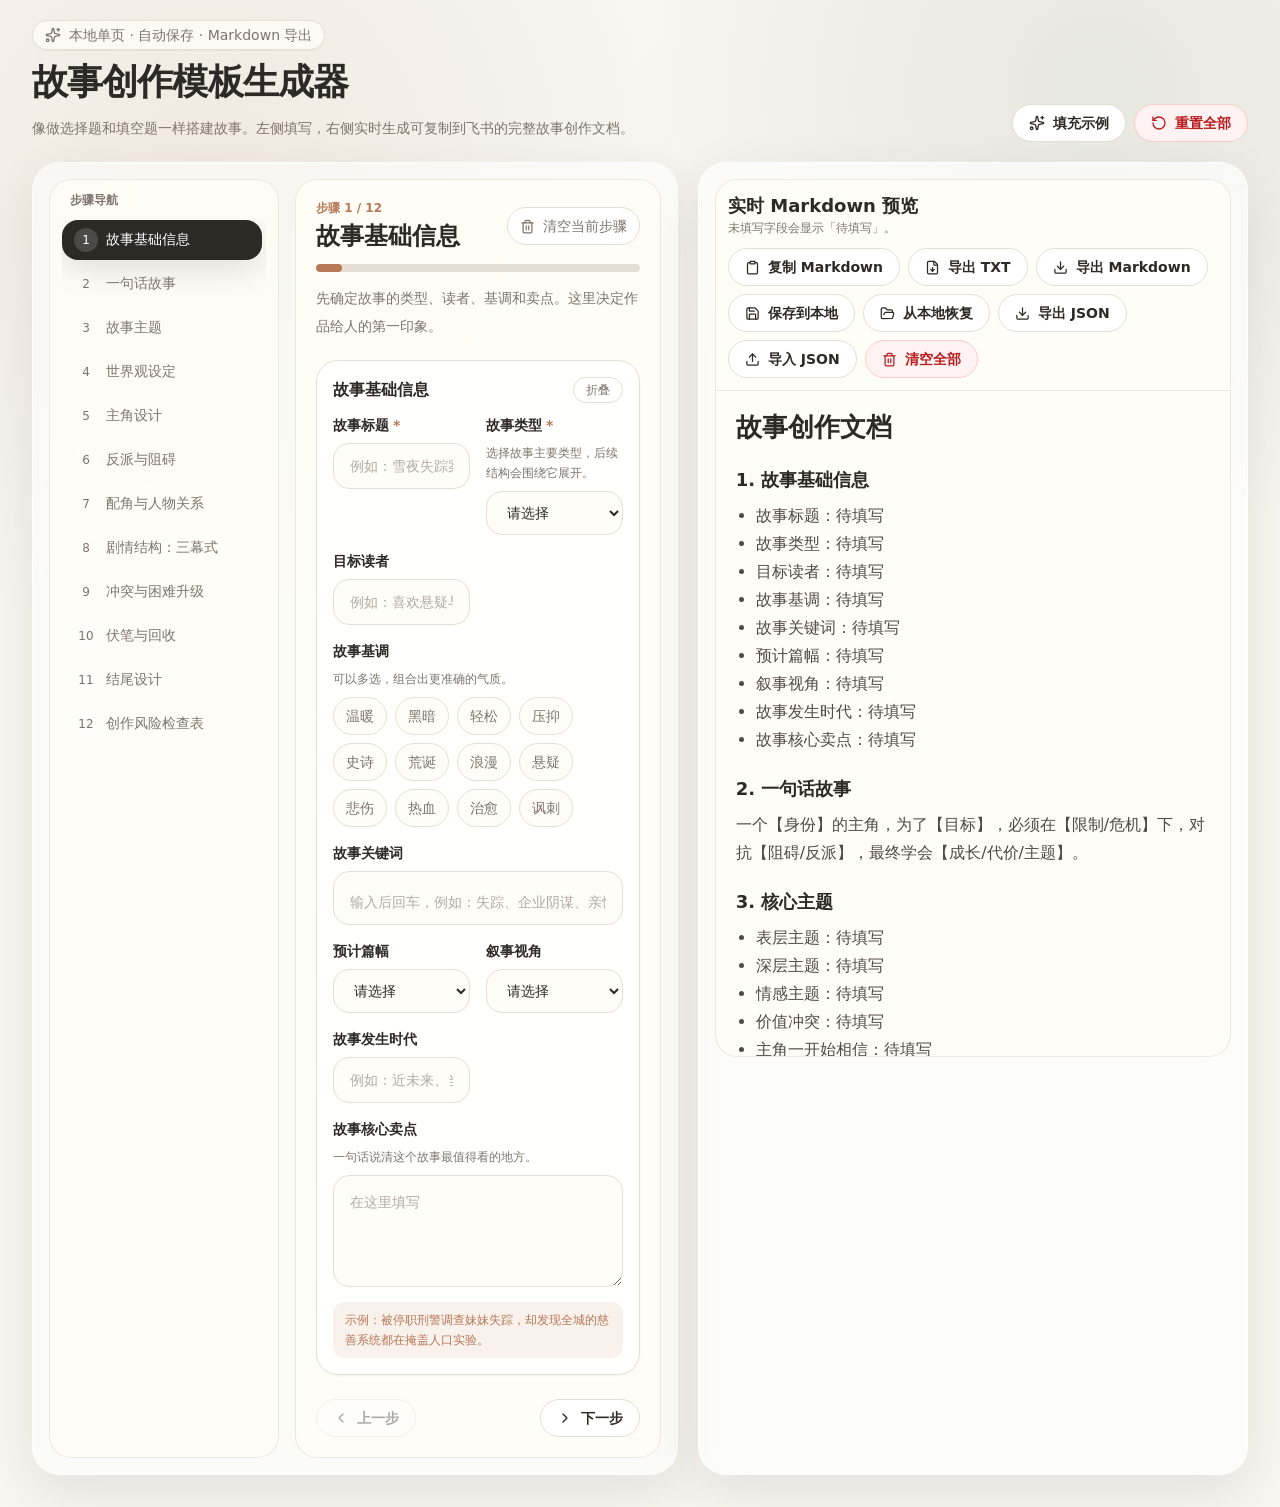
==== commit 59795766: "Add files via upload" ====
--- a/index.html
+++ b/index.html
@@ -4,117 +4,17 @@
     <meta charset="UTF-8" />
     <meta name="viewport" content="width=device-width, initial-scale=1.0" />
     <title>故事创作模板生成器</title>
-    <script>(function(){const A=document.createElement("link").relList;if(A&&A.supports&&A.supports("modulepreload"))return;for(const O of document.querySelectorAll('link[rel="modulepreload"]'))o(O);new MutationObserver(O=>{for(const M of O)if(M.type==="childList")for(const q of M.addedNodes)q.tagName==="LINK"&&q.rel==="modulepreload"&&o(q)}).observe(document,{childList:!0,subtree:!0});function j(O){const M={};return O.integrity&&(M.integrity=O.integrity),O.referrerPolicy&&(M.referrerPolicy=O.referrerPolicy),O.crossOrigin==="use-credentials"?M.credentials="include":O.crossOrigin==="anonymous"?M.credentials="omit":M.credentials="same-origin",M}function o(O){if(O.ep)return;O.ep=!0;const M=j(O);fetch(O.href,M)}})();var xf={exports:{}},Nu={};var Ud;function xh(){if(Ud)return Nu;Ud=1;var f=Symbol.for("react.transitional.element"),A=Symbol.for("react.fragment");function j(o,O,M){var q=null;if(M!==void 0&&(q=""+M),O.key!==void 0&&(q=""+O.key),"key"in O){M={};for(var tl in O)tl!=="key"&&(M[tl]=O[tl])}else M=O;return O=M.ref,{$$typeof:f,type:o,key:q,ref:O!==void 0?O:null,props:M}}return Nu.Fragment=A,Nu.jsx=j,Nu.jsxs=j,Nu}var Cd;function zh(){return Cd||(Cd=1,xf.exports=xh()),xf.exports}var m=zh(),zf={exports:{}},L={};var Hd;function Th(){if(Hd)return L;Hd=1;var f=Symbol.for("react.transitional.element"),A=Symbol.for("react.portal"),j=Symbol.for("react.fragment"),o=Symbol.for("react.strict_mode"),O=Symbol.for("react.profiler"),M=Symbol.for("react.consumer"),q=Symbol.for("react.context"),tl=Symbol.for("react.forward_ref"),N=Symbol.for("react.suspense"),x=Symbol.for("react.memo"),J=Symbol.for("react.lazy"),X=Symbol.for("react.activity"),k=Symbol.iterator;function Gl(d){return d===null||typeof d!="object"?null:(d=k&&d[k]||d["@@iterator"],typeof d=="function"?d:null)}var Bl={isMounted:function(){return!1},enqueueForceUpdate:function(){},enqueueReplaceState:function(){},enqueueSetState:function(){}},Nl=Object.assign,Et={};function Xl(d,_,U){this.props=d,this.context=_,this.refs=Et,this.updater=U||Bl}Xl.prototype.isReactComponent={},Xl.prototype.setState=function(d,_){if(typeof d!="object"&&typeof d!="function"&&d!=null)throw Error("takes an object of state variables to update or a function which returns an object of state variables.");this.updater.enqueueSetState(this,d,_,"setState")},Xl.prototype.forceUpdate=function(d){this.updater.enqueueForceUpdate(this,d,"forceUpdate")};function Nt(){}Nt.prototype=Xl.prototype;function _l(d,_,U){this.props=d,this.context=_,this.refs=Et,this.updater=U||Bl}var Ll=_l.prototype=new Nt;Ll.constructor=_l,Nl(Ll,Xl.prototype),Ll.isPureReactComponent=!0;var dt=Array.isArray;function Y(){}var Q={H:null,A:null,T:null,S:null},zl=Object.prototype.hasOwnProperty;function Pl(d,_,U){var H=U.ref;return{$$typeof:f,type:d,key:_,ref:H!==void 0?H:null,props:U}}function Je(d,_){return Pl(d.type,_,d.props)}function jt(d){return typeof d=="object"&&d!==null&&d.$$typeof===f}function Vl(d){var _={"=":"=0",":":"=2"};return"$"+d.replace(/[=:]/g,function(U){return _[U]})}var _e=/\/+/g;function Rt(d,_){return typeof d=="object"&&d!==null&&d.key!=null?Vl(""+d.key):_.toString(36)}function At(d){switch(d.status){case"fulfilled":return d.value;case"rejected":throw d.reason;default:switch(typeof d.status=="string"?d.then(Y,Y):(d.status="pending",d.then(function(_){d.status==="pending"&&(d.status="fulfilled",d.value=_)},function(_){d.status==="pending"&&(d.status="rejected",d.reason=_)})),d.status){case"fulfilled":return d.value;case"rejected":throw d.reason}}throw d}function z(d,_,U,H,V){var $=typeof d;($==="undefined"||$==="boolean")&&(d=null);var nl=!1;if(d===null)nl=!0;else switch($){case"bigint":case"string":case"number":nl=!0;break;case"object":switch(d.$$typeof){case f:case A:nl=!0;break;case J:return nl=d._init,z(nl(d._payload),_,U,H,V)}}if(nl)return V=V(d),nl=H===""?"."+Rt(d,0):H,dt(V)?(U="",nl!=null&&(U=nl.replace(_e,"$&/")+"/"),z(V,_,U,"",function(qa){return qa})):V!=null&&(jt(V)&&(V=Je(V,U+(V.key==null||d&&d.key===V.key?"":(""+V.key).replace(_e,"$&/")+"/")+nl)),_.push(V)),1;nl=0;var Ql=H===""?".":H+":";if(dt(d))for(var pl=0;pl<d.length;pl++)H=d[pl],$=Ql+Rt(H,pl),nl+=z(H,_,U,$,V);else if(pl=Gl(d),typeof pl=="function")for(d=pl.call(d),pl=0;!(H=d.next()).done;)H=H.value,$=Ql+Rt(H,pl++),nl+=z(H,_,U,$,V);else if($==="object"){if(typeof d.then=="function")return z(At(d),_,U,H,V);throw _=String(d),Error("Objects are not valid as a React child (found: "+(_==="[object Object]"?"object with keys {"+Object.keys(d).join(", ")+"}":_)+"). If you meant to render a collection of children, use an array instead.")}return nl}function D(d,_,U){if(d==null)return d;var H=[],V=0;return z(d,H,"","",function($){return _.call(U,$,V++)}),H}function Z(d){if(d._status===-1){var _=d._result;_=_(),_.then(function(U){(d._status===0||d._status===-1)&&(d._status=1,d._result=U)},function(U){(d._status===0||d._status===-1)&&(d._status=2,d._result=U)}),d._status===-1&&(d._status=0,d._result=_)}if(d._status===1)return d._result.default;throw d._result}var fl=typeof reportError=="function"?reportError:function(d){if(typeof window=="object"&&typeof window.ErrorEvent=="function"){var _=new window.ErrorEvent("error",{bubbles:!0,cancelable:!0,message:typeof d=="object"&&d!==null&&typeof d.message=="string"?String(d.message):String(d),error:d});if(!window.dispatchEvent(_))return}else if(typeof process=="object"&&typeof process.emit=="function"){process.emit("uncaughtException",d);return}console.error(d)},dl={map:D,forEach:function(d,_,U){D(d,function(){_.apply(this,arguments)},U)},count:function(d){var _=0;return D(d,function(){_++}),_},toArray:function(d){return D(d,function(_){return _})||[]},only:function(d){if(!jt(d))throw Error("React.Children.only expected to receive a single React element child.");return d}};return L.Activity=X,L.Children=dl,L.Component=Xl,L.Fragment=j,L.Profiler=O,L.PureComponent=_l,L.StrictMode=o,L.Suspense=N,L.__CLIENT_INTERNALS_DO_NOT_USE_OR_WARN_USERS_THEY_CANNOT_UPGRADE=Q,L.__COMPILER_RUNTIME={__proto__:null,c:function(d){return Q.H.useMemoCache(d)}},L.cache=function(d){return function(){return d.apply(null,arguments)}},L.cacheSignal=function(){return null},L.cloneElement=function(d,_,U){if(d==null)throw Error("The argument must be a React element, but you passed "+d+".");var H=Nl({},d.props),V=d.key;if(_!=null)for($ in _.key!==void 0&&(V=""+_.key),_)!zl.call(_,$)||$==="key"||$==="__self"||$==="__source"||$==="ref"&&_.ref===void 0||(H[$]=_[$]);var $=arguments.length-2;if($===1)H.children=U;else if(1<$){for(var nl=Array($),Ql=0;Ql<$;Ql++)nl[Ql]=arguments[Ql+2];H.children=nl}return Pl(d.type,V,H)},L.createContext=function(d){return d={$$typeof:q,_currentValue:d,_currentValue2:d,_threadCount:0,Provider:null,Consumer:null},d.Provider=d,d.Consumer={$$typeof:M,_context:d},d},L.createElement=function(d,_,U){var H,V={},$=null;if(_!=null)for(H in _.key!==void 0&&($=""+_.key),_)zl.call(_,H)&&H!=="key"&&H!=="__self"&&H!=="__source"&&(V[H]=_[H]);var nl=arguments.length-2;if(nl===1)V.children=U;else if(1<nl){for(var Ql=Array(nl),pl=0;pl<nl;pl++)Ql[pl]=arguments[pl+2];V.children=Ql}if(d&&d.defaultProps)for(H in nl=d.defaultProps,nl)V[H]===void 0&&(V[H]=nl[H]);return Pl(d,$,V)},L.createRef=function(){return{current:null}},L.forwardRef=function(d){return{$$typeof:tl,render:d}},L.isValidElement=jt,L.lazy=function(d){return{$$typeof:J,_payload:{_status:-1,_result:d},_init:Z}},L.memo=function(d,_){return{$$typeof:x,type:d,compare:_===void 0?null:_}},L.startTransition=function(d){var _=Q.T,U={};Q.T=U;try{var H=d(),V=Q.S;V!==null&&V(U,H),typeof H=="object"&&H!==null&&typeof H.then=="function"&&H.then(Y,fl)}catch($){fl($)}finally{_!==null&&U.types!==null&&(_.types=U.types),Q.T=_}},L.unstable_useCacheRefresh=function(){return Q.H.useCacheRefresh()},L.use=function(d){return Q.H.use(d)},L.useActionState=function(d,_,U){return Q.H.useActionState(d,_,U)},L.useCallback=function(d,_){return Q.H.useCallback(d,_)},L.useContext=function(d){return Q.H.useContext(d)},L.useDebugValue=function(){},L.useDeferredValue=function(d,_){return Q.H.useDeferredValue(d,_)},L.useEffect=function(d,_){return Q.H.useEffect(d,_)},L.useEffectEvent=function(d){return Q.H.useEffectEvent(d)},L.useId=function(){return Q.H.useId()},L.useImperativeHandle=function(d,_,U){return Q.H.useImperativeHandle(d,_,U)},L.useInsertionEffect=function(d,_){return Q.H.useInsertionEffect(d,_)},L.useLayoutEffect=function(d,_){return Q.H.useLayoutEffect(d,_)},L.useMemo=function(d,_){return Q.H.useMemo(d,_)},L.useOptimistic=function(d,_){return Q.H.useOptimistic(d,_)},L.useReducer=function(d,_,U){return Q.H.useReducer(d,_,U)},L.useRef=function(d){return Q.H.useRef(d)},L.useState=function(d){return Q.H.useState(d)},L.useSyncExternalStore=function(d,_,U){return Q.H.useSyncExternalStore(d,_,U)},L.useTransition=function(){return Q.H.useTransition()},L.version="19.2.6",L}var Rd;function _f(){return Rd||(Rd=1,zf.exports=Th()),zf.exports}var ot=_f(),Tf={exports:{}},ju={},Ef={exports:{}},Af={};var qd;function Eh(){return qd||(qd=1,(function(f){function A(z,D){var Z=z.length;z.push(D);l:for(;0<Z;){var fl=Z-1>>>1,dl=z[fl];if(0<O(dl,D))z[fl]=D,z[Z]=dl,Z=fl;else break l}}function j(z){return z.length===0?null:z[0]}function o(z){if(z.length===0)return null;var D=z[0],Z=z.pop();if(Z!==D){z[0]=Z;l:for(var fl=0,dl=z.length,d=dl>>>1;fl<d;){var _=2*(fl+1)-1,U=z[_],H=_+1,V=z[H];if(0>O(U,Z))H<dl&&0>O(V,U)?(z[fl]=V,z[H]=Z,fl=H):(z[fl]=U,z[_]=Z,fl=_);else if(H<dl&&0>O(V,Z))z[fl]=V,z[H]=Z,fl=H;else break l}}return D}function O(z,D){var Z=z.sortIndex-D.sortIndex;return Z!==0?Z:z.id-D.id}if(f.unstable_now=void 0,typeof performance=="object"&&typeof performance.now=="function"){var M=performance;f.unstable_now=function(){return M.now()}}else{var q=Date,tl=q.now();f.unstable_now=function(){return q.now()-tl}}var N=[],x=[],J=1,X=null,k=3,Gl=!1,Bl=!1,Nl=!1,Et=!1,Xl=typeof setTimeout=="function"?setTimeout:null,Nt=typeof clearTimeout=="function"?clearTimeout:null,_l=typeof setImmediate<"u"?setImmediate:null;function Ll(z){for(var D=j(x);D!==null;){if(D.callback===null)o(x);else if(D.startTime<=z)o(x),D.sortIndex=D.expirationTime,A(N,D);else break;D=j(x)}}function dt(z){if(Nl=!1,Ll(z),!Bl)if(j(N)!==null)Bl=!0,Y||(Y=!0,Vl());else{var D=j(x);D!==null&&At(dt,D.startTime-z)}}var Y=!1,Q=-1,zl=5,Pl=-1;function Je(){return Et?!0:!(f.unstable_now()-Pl<zl)}function jt(){if(Et=!1,Y){var z=f.unstable_now();Pl=z;var D=!0;try{l:{Bl=!1,Nl&&(Nl=!1,Nt(Q),Q=-1),Gl=!0;var Z=k;try{t:{for(Ll(z),X=j(N);X!==null&&!(X.expirationTime>z&&Je());){var fl=X.callback;if(typeof fl=="function"){X.callback=null,k=X.priorityLevel;var dl=fl(X.expirationTime<=z);if(z=f.unstable_now(),typeof dl=="function"){X.callback=dl,Ll(z),D=!0;break t}X===j(N)&&o(N),Ll(z)}else o(N);X=j(N)}if(X!==null)D=!0;else{var d=j(x);d!==null&&At(dt,d.startTime-z),D=!1}}break l}finally{X=null,k=Z,Gl=!1}D=void 0}}finally{D?Vl():Y=!1}}}var Vl;if(typeof _l=="function")Vl=function(){_l(jt)};else if(typeof MessageChannel<"u"){var _e=new MessageChannel,Rt=_e.port2;_e.port1.onmessage=jt,Vl=function(){Rt.postMessage(null)}}else Vl=function(){Xl(jt,0)};function At(z,D){Q=Xl(function(){z(f.unstable_now())},D)}f.unstable_IdlePriority=5,f.unstable_ImmediatePriority=1,f.unstable_LowPriority=4,f.unstable_NormalPriority=3,f.unstable_Profiling=null,f.unstable_UserBlockingPriority=2,f.unstable_cancelCallback=function(z){z.callback=null},f.unstable_forceFrameRate=function(z){0>z||125<z?console.error("forceFrameRate takes a positive int between 0 and 125, forcing frame rates higher than 125 fps is not supported"):zl=0<z?Math.floor(1e3/z):5},f.unstable_getCurrentPriorityLevel=function(){return k},f.unstable_next=function(z){switch(k){case 1:case 2:case 3:var D=3;break;default:D=k}var Z=k;k=D;try{return z()}finally{k=Z}},f.unstable_requestPaint=function(){Et=!0},f.unstable_runWithPriority=function(z,D){switch(z){case 1:case 2:case 3:case 4:case 5:break;default:z=3}var Z=k;k=z;try{return D()}finally{k=Z}},f.unstable_scheduleCallback=function(z,D,Z){var fl=f.unstable_now();switch(typeof Z=="object"&&Z!==null?(Z=Z.delay,Z=typeof Z=="number"&&0<Z?fl+Z:fl):Z=fl,z){case 1:var dl=-1;break;case 2:dl=250;break;case 5:dl=1073741823;break;case 4:dl=1e4;break;default:dl=5e3}return dl=Z+dl,z={id:J++,callback:D,priorityLevel:z,startTime:Z,expirationTime:dl,sortIndex:-1},Z>fl?(z.sortIndex=Z,A(x,z),j(N)===null&&z===j(x)&&(Nl?(Nt(Q),Q=-1):Nl=!0,At(dt,Z-fl))):(z.sortIndex=dl,A(N,z),Bl||Gl||(Bl=!0,Y||(Y=!0,Vl()))),z},f.unstable_shouldYield=Je,f.unstable_wrapCallback=function(z){var D=k;return function(){var Z=k;k=D;try{return z.apply(this,arguments)}finally{k=Z}}}})(Af)),Af}var Bd;function Ah(){return Bd||(Bd=1,Ef.exports=Eh()),Ef.exports}var Mf={exports:{}},Yl={};var Yd;function Mh(){if(Yd)return Yl;Yd=1;var f=_f();function A(N){var x="https://react.dev/errors/"+N;if(1<arguments.length){x+="?args[]="+encodeURIComponent(arguments[1]);for(var J=2;J<arguments.length;J++)x+="&args[]="+encodeURIComponent(arguments[J])}return"Minified React error #"+N+"; visit "+x+" for the full message or use the non-minified dev environment for full errors and additional helpful warnings."}function j(){}var o={d:{f:j,r:function(){throw Error(A(522))},D:j,C:j,L:j,m:j,X:j,S:j,M:j},p:0,findDOMNode:null},O=Symbol.for("react.portal");function M(N,x,J){var X=3<arguments.length&&arguments[3]!==void 0?arguments[3]:null;return{$$typeof:O,key:X==null?null:""+X,children:N,containerInfo:x,implementation:J}}var q=f.__CLIENT_INTERNALS_DO_NOT_USE_OR_WARN_USERS_THEY_CANNOT_UPGRADE;function tl(N,x){if(N==="font")return"";if(typeof x=="string")return x==="use-credentials"?x:""}return Yl.__DOM_INTERNALS_DO_NOT_USE_OR_WARN_USERS_THEY_CANNOT_UPGRADE=o,Yl.createPortal=function(N,x){var J=2<arguments.length&&arguments[2]!==void 0?arguments[2]:null;if(!x||x.nodeType!==1&&x.nodeType!==9&&x.nodeType!==11)throw Error(A(299));return M(N,x,null,J)},Yl.flushSync=function(N){var x=q.T,J=o.p;try{if(q.T=null,o.p=2,N)return N()}finally{q.T=x,o.p=J,o.d.f()}},Yl.preconnect=function(N,x){typeof N=="string"&&(x?(x=x.crossOrigin,x=typeof x=="string"?x==="use-credentials"?x:"":void 0):x=null,o.d.C(N,x))},Yl.prefetchDNS=function(N){typeof N=="string"&&o.d.D(N)},Yl.preinit=function(N,x){if(typeof N=="string"&&x&&typeof x.as=="string"){var J=x.as,X=tl(J,x.crossOrigin),k=typeof x.integrity=="string"?x.integrity:void 0,Gl=typeof x.fetchPriority=="string"?x.fetchPriority:void 0;J==="style"?o.d.S(N,typeof x.precedence=="string"?x.precedence:void 0,{crossOrigin:X,integrity:k,fetchPriority:Gl}):J==="script"&&o.d.X(N,{crossOrigin:X,integrity:k,fetchPriority:Gl,nonce:typeof x.nonce=="string"?x.nonce:void 0})}},Yl.preinitModule=function(N,x){if(typeof N=="string")if(typeof x=="object"&&x!==null){if(x.as==null||x.as==="script"){var J=tl(x.as,x.crossOrigin);o.d.M(N,{crossOrigin:J,integrity:typeof x.integrity=="string"?x.integrity:void 0,nonce:typeof x.nonce=="string"?x.nonce:void 0})}}else x==null&&o.d.M(N)},Yl.preload=function(N,x){if(typeof N=="string"&&typeof x=="object"&&x!==null&&typeof x.as=="string"){var J=x.as,X=tl(J,x.crossOrigin);o.d.L(N,J,{crossOrigin:X,integrity:typeof x.integrity=="string"?x.integrity:void 0,nonce:typeof x.nonce=="string"?x.nonce:void 0,type:typeof x.type=="string"?x.type:void 0,fetchPriority:typeof x.fetchPriority=="string"?x.fetchPriority:void 0,referrerPolicy:typeof x.referrerPolicy=="string"?x.referrerPolicy:void 0,imageSrcSet:typeof x.imageSrcSet=="string"?x.imageSrcSet:void 0,imageSizes:typeof x.imageSizes=="string"?x.imageSizes:void 0,media:typeof x.media=="string"?x.media:void 0})}},Yl.preloadModule=function(N,x){if(typeof N=="string")if(x){var J=tl(x.as,x.crossOrigin);o.d.m(N,{as:typeof x.as=="string"&&x.as!=="script"?x.as:void 0,crossOrigin:J,integrity:typeof x.integrity=="string"?x.integrity:void 0})}else o.d.m(N)},Yl.requestFormReset=function(N){o.d.r(N)},Yl.unstable_batchedUpdates=function(N,x){return N(x)},Yl.useFormState=function(N,x,J){return q.H.useFormState(N,x,J)},Yl.useFormStatus=function(){return q.H.useHostTransitionStatus()},Yl.version="19.2.6",Yl}var Gd;function _h(){if(Gd)return Mf.exports;Gd=1;function f(){if(!(typeof __REACT_DEVTOOLS_GLOBAL_HOOK__>"u"||typeof __REACT_DEVTOOLS_GLOBAL_HOOK__.checkDCE!="function"))try{__REACT_DEVTOOLS_GLOBAL_HOOK__.checkDCE(f)}catch(A){console.error(A)}}return f(),Mf.exports=Mh(),Mf.exports}var Xd;function Oh(){if(Xd)return ju;Xd=1;var f=Ah(),A=_f(),j=_h();function o(l){var t="https://react.dev/errors/"+l;if(1<arguments.length){t+="?args[]="+encodeURIComponent(arguments[1]);for(var e=2;e<arguments.length;e++)t+="&args[]="+encodeURIComponent(arguments[e])}return"Minified React error #"+l+"; visit "+t+" for the full message or use the non-minified dev environment for full errors and additional helpful warnings."}function O(l){return!(!l||l.nodeType!==1&&l.nodeType!==9&&l.nodeType!==11)}function M(l){var t=l,e=l;if(l.alternate)for(;t.return;)t=t.return;else{l=t;do t=l,(t.flags&4098)!==0&&(e=t.return),l=t.return;while(l)}return t.tag===3?e:null}function q(l){if(l.tag===13){var t=l.memoizedState;if(t===null&&(l=l.alternate,l!==null&&(t=l.memoizedState)),t!==null)return t.dehydrated}return null}function tl(l){if(l.tag===31){var t=l.memoizedState;if(t===null&&(l=l.alternate,l!==null&&(t=l.memoizedState)),t!==null)return t.dehydrated}return null}function N(l){if(M(l)!==l)throw Error(o(188))}function x(l){var t=l.alternate;if(!t){if(t=M(l),t===null)throw Error(o(188));return t!==l?null:l}for(var e=l,a=t;;){var u=e.return;if(u===null)break;var n=u.alternate;if(n===null){if(a=u.return,a!==null){e=a;continue}break}if(u.child===n.child){for(n=u.child;n;){if(n===e)return N(u),l;if(n===a)return N(u),t;n=n.sibling}throw Error(o(188))}if(e.return!==a.return)e=u,a=n;else{for(var i=!1,c=u.child;c;){if(c===e){i=!0,e=u,a=n;break}if(c===a){i=!0,a=u,e=n;break}c=c.sibling}if(!i){for(c=n.child;c;){if(c===e){i=!0,e=n,a=u;break}if(c===a){i=!0,a=n,e=u;break}c=c.sibling}if(!i)throw Error(o(189))}}if(e.alternate!==a)throw Error(o(190))}if(e.tag!==3)throw Error(o(188));return e.stateNode.current===e?l:t}function J(l){var t=l.tag;if(t===5||t===26||t===27||t===6)return l;for(l=l.child;l!==null;){if(t=J(l),t!==null)return t;l=l.sibling}return null}var X=Object.assign,k=Symbol.for("react.element"),Gl=Symbol.for("react.transitional.element"),Bl=Symbol.for("react.portal"),Nl=Symbol.for("react.fragment"),Et=Symbol.for("react.strict_mode"),Xl=Symbol.for("react.profiler"),Nt=Symbol.for("react.consumer"),_l=Symbol.for("react.context"),Ll=Symbol.for("react.forward_ref"),dt=Symbol.for("react.suspense"),Y=Symbol.for("react.suspense_list"),Q=Symbol.for("react.memo"),zl=Symbol.for("react.lazy"),Pl=Symbol.for("react.activity"),Je=Symbol.for("react.memo_cache_sentinel"),jt=Symbol.iterator;function Vl(l){return l===null||typeof l!="object"?null:(l=jt&&l[jt]||l["@@iterator"],typeof l=="function"?l:null)}var _e=Symbol.for("react.client.reference");function Rt(l){if(l==null)return null;if(typeof l=="function")return l.$$typeof===_e?null:l.displayName||l.name||null;if(typeof l=="string")return l;switch(l){case Nl:return"Fragment";case Xl:return"Profiler";case Et:return"StrictMode";case dt:return"Suspense";case Y:return"SuspenseList";case Pl:return"Activity"}if(typeof l=="object")switch(l.$$typeof){case Bl:return"Portal";case _l:return l.displayName||"Context";case Nt:return(l._context.displayName||"Context")+".Consumer";case Ll:var t=l.render;return l=l.displayName,l||(l=t.displayName||t.name||"",l=l!==""?"ForwardRef("+l+")":"ForwardRef"),l;case Q:return t=l.displayName||null,t!==null?t:Rt(l.type)||"Memo";case zl:t=l._payload,l=l._init;try{return Rt(l(t))}catch{}}return null}var At=Array.isArray,z=A.__CLIENT_INTERNALS_DO_NOT_USE_OR_WARN_USERS_THEY_CANNOT_UPGRADE,D=j.__DOM_INTERNALS_DO_NOT_USE_OR_WARN_USERS_THEY_CANNOT_UPGRADE,Z={pending:!1,data:null,method:null,action:null},fl=[],dl=-1;function d(l){return{current:l}}function _(l){0>dl||(l.current=fl[dl],fl[dl]=null,dl--)}function U(l,t){dl++,fl[dl]=l.current,l.current=t}var H=d(null),V=d(null),$=d(null),nl=d(null);function Ql(l,t){switch(U($,t),U(V,l),U(H,null),t.nodeType){case 9:case 11:l=(l=t.documentElement)&&(l=l.namespaceURI)?td(l):0;break;default:if(l=t.tagName,t=t.namespaceURI)t=td(t),l=ed(t,l);else switch(l){case"svg":l=1;break;case"math":l=2;break;default:l=0}}_(H),U(H,l)}function pl(){_(H),_(V),_($)}function qa(l){l.memoizedState!==null&&U(nl,l);var t=H.current,e=ed(t,l.type);t!==e&&(U(V,l),U(H,e))}function Uu(l){V.current===l&&(_(H),_(V)),nl.current===l&&(_(nl),Au._currentValue=Z)}var ei,jf;function Oe(l){if(ei===void 0)try{throw Error()}catch(e){var t=e.stack.trim().match(/\n( *(at )?)/);ei=t&&t[1]||"",jf=-1<e.stack.indexOf(`
-    at`)?" (<anonymous>)":-1<e.stack.indexOf("@")?"@unknown:0:0":""}return`
-`+ei+l+jf}var ai=!1;function ui(l,t){if(!l||ai)return"";ai=!0;var e=Error.prepareStackTrace;Error.prepareStackTrace=void 0;try{var a={DetermineComponentFrameRoot:function(){try{if(t){var E=function(){throw Error()};if(Object.defineProperty(E.prototype,"props",{set:function(){throw Error()}}),typeof Reflect=="object"&&Reflect.construct){try{Reflect.construct(E,[])}catch(p){var g=p}Reflect.construct(l,[],E)}else{try{E.call()}catch(p){g=p}l.call(E.prototype)}}else{try{throw Error()}catch(p){g=p}(E=l())&&typeof E.catch=="function"&&E.catch(function(){})}}catch(p){if(p&&g&&typeof p.stack=="string")return[p.stack,g.stack]}return[null,null]}};a.DetermineComponentFrameRoot.displayName="DetermineComponentFrameRoot";var u=Object.getOwnPropertyDescriptor(a.DetermineComponentFrameRoot,"name");u&&u.configurable&&Object.defineProperty(a.DetermineComponentFrameRoot,"name",{value:"DetermineComponentFrameRoot"});var n=a.DetermineComponentFrameRoot(),i=n[0],c=n[1];if(i&&c){var s=i.split(`
-`),v=c.split(`
-`);for(u=a=0;a<s.length&&!s[a].includes("DetermineComponentFrameRoot");)a++;for(;u<v.length&&!v[u].includes("DetermineComponentFrameRoot");)u++;if(a===s.length||u===v.length)for(a=s.length-1,u=v.length-1;1<=a&&0<=u&&s[a]!==v[u];)u--;for(;1<=a&&0<=u;a--,u--)if(s[a]!==v[u]){if(a!==1||u!==1)do if(a--,u--,0>u||s[a]!==v[u]){var S=`
-`+s[a].replace(" at new "," at ");return l.displayName&&S.includes("<anonymous>")&&(S=S.replace("<anonymous>",l.displayName)),S}while(1<=a&&0<=u);break}}}finally{ai=!1,Error.prepareStackTrace=e}return(e=l?l.displayName||l.name:"")?Oe(e):""}function Id(l,t){switch(l.tag){case 26:case 27:case 5:return Oe(l.type);case 16:return Oe("Lazy");case 13:return l.child!==t&&t!==null?Oe("Suspense Fallback"):Oe("Suspense");case 19:return Oe("SuspenseList");case 0:case 15:return ui(l.type,!1);case 11:return ui(l.type.render,!1);case 1:return ui(l.type,!0);case 31:return Oe("Activity");default:return""}}function Df(l){try{var t="",e=null;do t+=Id(l,e),e=l,l=l.return;while(l);return t}catch(a){return`
-Error generating stack: `+a.message+`
-`+a.stack}}var ni=Object.prototype.hasOwnProperty,ii=f.unstable_scheduleCallback,ci=f.unstable_cancelCallback,Pd=f.unstable_shouldYield,ly=f.unstable_requestPaint,lt=f.unstable_now,ty=f.unstable_getCurrentPriorityLevel,Uf=f.unstable_ImmediatePriority,Cf=f.unstable_UserBlockingPriority,Cu=f.unstable_NormalPriority,ey=f.unstable_LowPriority,Hf=f.unstable_IdlePriority,ay=f.log,uy=f.unstable_setDisableYieldValue,Ba=null,tt=null;function te(l){if(typeof ay=="function"&&uy(l),tt&&typeof tt.setStrictMode=="function")try{tt.setStrictMode(Ba,l)}catch{}}var et=Math.clz32?Math.clz32:cy,ny=Math.log,iy=Math.LN2;function cy(l){return l>>>=0,l===0?32:31-(ny(l)/iy|0)|0}var Hu=256,Ru=262144,qu=4194304;function Ne(l){var t=l&42;if(t!==0)return t;switch(l&-l){case 1:return 1;case 2:return 2;case 4:return 4;case 8:return 8;case 16:return 16;case 32:return 32;case 64:return 64;case 128:return 128;case 256:case 512:case 1024:case 2048:case 4096:case 8192:case 16384:case 32768:case 65536:case 131072:return l&261888;case 262144:case 524288:case 1048576:case 2097152:return l&3932160;case 4194304:case 8388608:case 16777216:case 33554432:return l&62914560;case 67108864:return 67108864;case 134217728:return 134217728;case 268435456:return 268435456;case 536870912:return 536870912;case 1073741824:return 0;default:return l}}function Bu(l,t,e){var a=l.pendingLanes;if(a===0)return 0;var u=0,n=l.suspendedLanes,i=l.pingedLanes;l=l.warmLanes;var c=a&134217727;return c!==0?(a=c&~n,a!==0?u=Ne(a):(i&=c,i!==0?u=Ne(i):e||(e=c&~l,e!==0&&(u=Ne(e))))):(c=a&~n,c!==0?u=Ne(c):i!==0?u=Ne(i):e||(e=a&~l,e!==0&&(u=Ne(e)))),u===0?0:t!==0&&t!==u&&(t&n)===0&&(n=u&-u,e=t&-t,n>=e||n===32&&(e&4194048)!==0)?t:u}function Ya(l,t){return(l.pendingLanes&~(l.suspendedLanes&~l.pingedLanes)&t)===0}function fy(l,t){switch(l){case 1:case 2:case 4:case 8:case 64:return t+250;case 16:case 32:case 128:case 256:case 512:case 1024:case 2048:case 4096:case 8192:case 16384:case 32768:case 65536:case 131072:case 262144:case 524288:case 1048576:case 2097152:return t+5e3;case 4194304:case 8388608:case 16777216:case 33554432:return-1;case 67108864:case 134217728:case 268435456:case 536870912:case 1073741824:return-1;default:return-1}}function Rf(){var l=qu;return qu<<=1,(qu&62914560)===0&&(qu=4194304),l}function fi(l){for(var t=[],e=0;31>e;e++)t.push(l);return t}function Ga(l,t){l.pendingLanes|=t,t!==268435456&&(l.suspendedLanes=0,l.pingedLanes=0,l.warmLanes=0)}function sy(l,t,e,a,u,n){var i=l.pendingLanes;l.pendingLanes=e,l.suspendedLanes=0,l.pingedLanes=0,l.warmLanes=0,l.expiredLanes&=e,l.entangledLanes&=e,l.errorRecoveryDisabledLanes&=e,l.shellSuspendCounter=0;var c=l.entanglements,s=l.expirationTimes,v=l.hiddenUpdates;for(e=i&~e;0<e;){var S=31-et(e),E=1<<S;c[S]=0,s[S]=-1;var g=v[S];if(g!==null)for(v[S]=null,S=0;S<g.length;S++){var p=g[S];p!==null&&(p.lane&=-536870913)}e&=~E}a!==0&&qf(l,a,0),n!==0&&u===0&&l.tag!==0&&(l.suspendedLanes|=n&~(i&~t))}function qf(l,t,e){l.pendingLanes|=t,l.suspendedLanes&=~t;var a=31-et(t);l.entangledLanes|=t,l.entanglements[a]=l.entanglements[a]|1073741824|e&261930}function Bf(l,t){var e=l.entangledLanes|=t;for(l=l.entanglements;e;){var a=31-et(e),u=1<<a;u&t|l[a]&t&&(l[a]|=t),e&=~u}}function Yf(l,t){var e=t&-t;return e=(e&42)!==0?1:si(e),(e&(l.suspendedLanes|t))!==0?0:e}function si(l){switch(l){case 2:l=1;break;case 8:l=4;break;case 32:l=16;break;case 256:case 512:case 1024:case 2048:case 4096:case 8192:case 16384:case 32768:case 65536:case 131072:case 262144:case 524288:case 1048576:case 2097152:case 4194304:case 8388608:case 16777216:case 33554432:l=128;break;case 268435456:l=134217728;break;default:l=0}return l}function oi(l){return l&=-l,2<l?8<l?(l&134217727)!==0?32:268435456:8:2}function Gf(){var l=D.p;return l!==0?l:(l=window.event,l===void 0?32:Ad(l.type))}function Xf(l,t){var e=D.p;try{return D.p=l,t()}finally{D.p=e}}var ee=Math.random().toString(36).slice(2),Ul="__reactFiber$"+ee,wl="__reactProps$"+ee,ke="__reactContainer$"+ee,ri="__reactEvents$"+ee,oy="__reactListeners$"+ee,ry="__reactHandles$"+ee,Qf="__reactResources$"+ee,Xa="__reactMarker$"+ee;function di(l){delete l[Ul],delete l[wl],delete l[ri],delete l[oy],delete l[ry]}function $e(l){var t=l[Ul];if(t)return t;for(var e=l.parentNode;e;){if(t=e[ke]||e[Ul]){if(e=t.alternate,t.child!==null||e!==null&&e.child!==null)for(l=sd(l);l!==null;){if(e=l[Ul])return e;l=sd(l)}return t}l=e,e=l.parentNode}return null}function We(l){if(l=l[Ul]||l[ke]){var t=l.tag;if(t===5||t===6||t===13||t===31||t===26||t===27||t===3)return l}return null}function Qa(l){var t=l.tag;if(t===5||t===26||t===27||t===6)return l.stateNode;throw Error(o(33))}function Fe(l){var t=l[Qf];return t||(t=l[Qf]={hoistableStyles:new Map,hoistableScripts:new Map}),t}function jl(l){l[Xa]=!0}var Zf=new Set,Lf={};function je(l,t){Ie(l,t),Ie(l+"Capture",t)}function Ie(l,t){for(Lf[l]=t,l=0;l<t.length;l++)Zf.add(t[l])}var dy=RegExp("^[:A-Z_a-z\\u00C0-\\u00D6\\u00D8-\\u00F6\\u00F8-\\u02FF\\u0370-\\u037D\\u037F-\\u1FFF\\u200C-\\u200D\\u2070-\\u218F\\u2C00-\\u2FEF\\u3001-\\uD7FF\\uF900-\\uFDCF\\uFDF0-\\uFFFD][:A-Z_a-z\\u00C0-\\u00D6\\u00D8-\\u00F6\\u00F8-\\u02FF\\u0370-\\u037D\\u037F-\\u1FFF\\u200C-\\u200D\\u2070-\\u218F\\u2C00-\\u2FEF\\u3001-\\uD7FF\\uF900-\\uFDCF\\uFDF0-\\uFFFD\\-.0-9\\u00B7\\u0300-\\u036F\\u203F-\\u2040]*$"),Vf={},wf={};function yy(l){return ni.call(wf,l)?!0:ni.call(Vf,l)?!1:dy.test(l)?wf[l]=!0:(Vf[l]=!0,!1)}function Yu(l,t,e){if(yy(t))if(e===null)l.removeAttribute(t);else{switch(typeof e){case"undefined":case"function":case"symbol":l.removeAttribute(t);return;case"boolean":var a=t.toLowerCase().slice(0,5);if(a!=="data-"&&a!=="aria-"){l.removeAttribute(t);return}}l.setAttribute(t,""+e)}}function Gu(l,t,e){if(e===null)l.removeAttribute(t);else{switch(typeof e){case"undefined":case"function":case"symbol":case"boolean":l.removeAttribute(t);return}l.setAttribute(t,""+e)}}function qt(l,t,e,a){if(a===null)l.removeAttribute(e);else{switch(typeof a){case"undefined":case"function":case"symbol":case"boolean":l.removeAttribute(e);return}l.setAttributeNS(t,e,""+a)}}function yt(l){switch(typeof l){case"bigint":case"boolean":case"number":case"string":case"undefined":return l;case"object":return l;default:return""}}function Kf(l){var t=l.type;return(l=l.nodeName)&&l.toLowerCase()==="input"&&(t==="checkbox"||t==="radio")}function my(l,t,e){var a=Object.getOwnPropertyDescriptor(l.constructor.prototype,t);if(!l.hasOwnProperty(t)&&typeof a<"u"&&typeof a.get=="function"&&typeof a.set=="function"){var u=a.get,n=a.set;return Object.defineProperty(l,t,{configurable:!0,get:function(){return u.call(this)},set:function(i){e=""+i,n.call(this,i)}}),Object.defineProperty(l,t,{enumerable:a.enumerable}),{getValue:function(){return e},setValue:function(i){e=""+i},stopTracking:function(){l._valueTracker=null,delete l[t]}}}}function yi(l){if(!l._valueTracker){var t=Kf(l)?"checked":"value";l._valueTracker=my(l,t,""+l[t])}}function Jf(l){if(!l)return!1;var t=l._valueTracker;if(!t)return!0;var e=t.getValue(),a="";return l&&(a=Kf(l)?l.checked?"true":"false":l.value),l=a,l!==e?(t.setValue(l),!0):!1}function Xu(l){if(l=l||(typeof document<"u"?document:void 0),typeof l>"u")return null;try{return l.activeElement||l.body}catch{return l.body}}var hy=/[\n"\\]/g;function mt(l){return l.replace(hy,function(t){return"\\"+t.charCodeAt(0).toString(16)+" "})}function mi(l,t,e,a,u,n,i,c){l.name="",i!=null&&typeof i!="function"&&typeof i!="symbol"&&typeof i!="boolean"?l.type=i:l.removeAttribute("type"),t!=null?i==="number"?(t===0&&l.value===""||l.value!=t)&&(l.value=""+yt(t)):l.value!==""+yt(t)&&(l.value=""+yt(t)):i!=="submit"&&i!=="reset"||l.removeAttribute("value"),t!=null?hi(l,i,yt(t)):e!=null?hi(l,i,yt(e)):a!=null&&l.removeAttribute("value"),u==null&&n!=null&&(l.defaultChecked=!!n),u!=null&&(l.checked=u&&typeof u!="function"&&typeof u!="symbol"),c!=null&&typeof c!="function"&&typeof c!="symbol"&&typeof c!="boolean"?l.name=""+yt(c):l.removeAttribute("name")}function kf(l,t,e,a,u,n,i,c){if(n!=null&&typeof n!="function"&&typeof n!="symbol"&&typeof n!="boolean"&&(l.type=n),t!=null||e!=null){if(!(n!=="submit"&&n!=="reset"||t!=null)){yi(l);return}e=e!=null?""+yt(e):"",t=t!=null?""+yt(t):e,c||t===l.value||(l.value=t),l.defaultValue=t}a=a??u,a=typeof a!="function"&&typeof a!="symbol"&&!!a,l.checked=c?l.checked:!!a,l.defaultChecked=!!a,i!=null&&typeof i!="function"&&typeof i!="symbol"&&typeof i!="boolean"&&(l.name=i),yi(l)}function hi(l,t,e){t==="number"&&Xu(l.ownerDocument)===l||l.defaultValue===""+e||(l.defaultValue=""+e)}function Pe(l,t,e,a){if(l=l.options,t){t={};for(var u=0;u<e.length;u++)t["$"+e[u]]=!0;for(e=0;e<l.length;e++)u=t.hasOwnProperty("$"+l[e].value),l[e].selected!==u&&(l[e].selected=u),u&&a&&(l[e].defaultSelected=!0)}else{for(e=""+yt(e),t=null,u=0;u<l.length;u++){if(l[u].value===e){l[u].selected=!0,a&&(l[u].defaultSelected=!0);return}t!==null||l[u].disabled||(t=l[u])}t!==null&&(t.selected=!0)}}function $f(l,t,e){if(t!=null&&(t=""+yt(t),t!==l.value&&(l.value=t),e==null)){l.defaultValue!==t&&(l.defaultValue=t);return}l.defaultValue=e!=null?""+yt(e):""}function Wf(l,t,e,a){if(t==null){if(a!=null){if(e!=null)throw Error(o(92));if(At(a)){if(1<a.length)throw Error(o(93));a=a[0]}e=a}e==null&&(e=""),t=e}e=yt(t),l.defaultValue=e,a=l.textContent,a===e&&a!==""&&a!==null&&(l.value=a),yi(l)}function la(l,t){if(t){var e=l.firstChild;if(e&&e===l.lastChild&&e.nodeType===3){e.nodeValue=t;return}}l.textContent=t}var vy=new Set("animationIterationCount aspectRatio borderImageOutset borderImageSlice borderImageWidth boxFlex boxFlexGroup boxOrdinalGroup columnCount columns flex flexGrow flexPositive flexShrink flexNegative flexOrder gridArea gridRow gridRowEnd gridRowSpan gridRowStart gridColumn gridColumnEnd gridColumnSpan gridColumnStart fontWeight lineClamp lineHeight opacity order orphans scale tabSize widows zIndex zoom fillOpacity floodOpacity stopOpacity strokeDasharray strokeDashoffset strokeMiterlimit strokeOpacity strokeWidth MozAnimationIterationCount MozBoxFlex MozBoxFlexGroup MozLineClamp msAnimationIterationCount msFlex msZoom msFlexGrow msFlexNegative msFlexOrder msFlexPositive msFlexShrink msGridColumn msGridColumnSpan msGridRow msGridRowSpan WebkitAnimationIterationCount WebkitBoxFlex WebKitBoxFlexGroup WebkitBoxOrdinalGroup WebkitColumnCount WebkitColumns WebkitFlex WebkitFlexGrow WebkitFlexPositive WebkitFlexShrink WebkitLineClamp".split(" "));function Ff(l,t,e){var a=t.indexOf("--")===0;e==null||typeof e=="boolean"||e===""?a?l.setProperty(t,""):t==="float"?l.cssFloat="":l[t]="":a?l.setProperty(t,e):typeof e!="number"||e===0||vy.has(t)?t==="float"?l.cssFloat=e:l[t]=(""+e).trim():l[t]=e+"px"}function If(l,t,e){if(t!=null&&typeof t!="object")throw Error(o(62));if(l=l.style,e!=null){for(var a in e)!e.hasOwnProperty(a)||t!=null&&t.hasOwnProperty(a)||(a.indexOf("--")===0?l.setProperty(a,""):a==="float"?l.cssFloat="":l[a]="");for(var u in t)a=t[u],t.hasOwnProperty(u)&&e[u]!==a&&Ff(l,u,a)}else for(var n in t)t.hasOwnProperty(n)&&Ff(l,n,t[n])}function vi(l){if(l.indexOf("-")===-1)return!1;switch(l){case"annotation-xml":case"color-profile":case"font-face":case"font-face-src":case"font-face-uri":case"font-face-format":case"font-face-name":case"missing-glyph":return!1;default:return!0}}var gy=new Map([["acceptCharset","accept-charset"],["htmlFor","for"],["httpEquiv","http-equiv"],["crossOrigin","crossorigin"],["accentHeight","accent-height"],["alignmentBaseline","alignment-baseline"],["arabicForm","arabic-form"],["baselineShift","baseline-shift"],["capHeight","cap-height"],["clipPath","clip-path"],["clipRule","clip-rule"],["colorInterpolation","color-interpolation"],["colorInterpolationFilters","color-interpolation-filters"],["colorProfile","color-profile"],["colorRendering","color-rendering"],["dominantBaseline","dominant-baseline"],["enableBackground","enable-background"],["fillOpacity","fill-opacity"],["fillRule","fill-rule"],["floodColor","flood-color"],["floodOpacity","flood-opacity"],["fontFamily","font-family"],["fontSize","font-size"],["fontSizeAdjust","font-size-adjust"],["fontStretch","font-stretch"],["fontStyle","font-style"],["fontVariant","font-variant"],["fontWeight","font-weight"],["glyphName","glyph-name"],["glyphOrientationHorizontal","glyph-orientation-horizontal"],["glyphOrientationVertical","glyph-orientation-vertical"],["horizAdvX","horiz-adv-x"],["horizOriginX","horiz-origin-x"],["imageRendering","image-rendering"],["letterSpacing","letter-spacing"],["lightingColor","lighting-color"],["markerEnd","marker-end"],["markerMid","marker-mid"],["markerStart","marker-start"],["overlinePosition","overline-position"],["overlineThickness","overline-thickness"],["paintOrder","paint-order"],["panose-1","panose-1"],["pointerEvents","pointer-events"],["renderingIntent","rendering-intent"],["shapeRendering","shape-rendering"],["stopColor","stop-color"],["stopOpacity","stop-opacity"],["strikethroughPosition","strikethrough-position"],["strikethroughThickness","strikethrough-thickness"],["strokeDasharray","stroke-dasharray"],["strokeDashoffset","stroke-dashoffset"],["strokeLinecap","stroke-linecap"],["strokeLinejoin","stroke-linejoin"],["strokeMiterlimit","stroke-miterlimit"],["strokeOpacity","stroke-opacity"],["strokeWidth","stroke-width"],["textAnchor","text-anchor"],["textDecoration","text-decoration"],["textRendering","text-rendering"],["transformOrigin","transform-origin"],["underlinePosition","underline-position"],["underlineThickness","underline-thickness"],["unicodeBidi","unicode-bidi"],["unicodeRange","unicode-range"],["unitsPerEm","units-per-em"],["vAlphabetic","v-alphabetic"],["vHanging","v-hanging"],["vIdeographic","v-ideographic"],["vMathematical","v-mathematical"],["vectorEffect","vector-effect"],["vertAdvY","vert-adv-y"],["vertOriginX","vert-origin-x"],["vertOriginY","vert-origin-y"],["wordSpacing","word-spacing"],["writingMode","writing-mode"],["xmlnsXlink","xmlns:xlink"],["xHeight","x-height"]]),by=/^[\u0000-\u001F ]*j[\r\n\t]*a[\r\n\t]*v[\r\n\t]*a[\r\n\t]*s[\r\n\t]*c[\r\n\t]*r[\r\n\t]*i[\r\n\t]*p[\r\n\t]*t[\r\n\t]*:/i;function Qu(l){return by.test(""+l)?"javascript:throw new Error('React has blocked a javascript: URL as a security precaution.')":l}function Bt(){}var gi=null;function bi(l){return l=l.target||l.srcElement||window,l.correspondingUseElement&&(l=l.correspondingUseElement),l.nodeType===3?l.parentNode:l}var ta=null,ea=null;function Pf(l){var t=We(l);if(t&&(l=t.stateNode)){var e=l[wl]||null;l:switch(l=t.stateNode,t.type){case"input":if(mi(l,e.value,e.defaultValue,e.defaultValue,e.checked,e.defaultChecked,e.type,e.name),t=e.name,e.type==="radio"&&t!=null){for(e=l;e.parentNode;)e=e.parentNode;for(e=e.querySelectorAll('input[name="'+mt(""+t)+'"][type="radio"]'),t=0;t<e.length;t++){var a=e[t];if(a!==l&&a.form===l.form){var u=a[wl]||null;if(!u)throw Error(o(90));mi(a,u.value,u.defaultValue,u.defaultValue,u.checked,u.defaultChecked,u.type,u.name)}}for(t=0;t<e.length;t++)a=e[t],a.form===l.form&&Jf(a)}break l;case"textarea":$f(l,e.value,e.defaultValue);break l;case"select":t=e.value,t!=null&&Pe(l,!!e.multiple,t,!1)}}}var pi=!1;function ls(l,t,e){if(pi)return l(t,e);pi=!0;try{var a=l(t);return a}finally{if(pi=!1,(ta!==null||ea!==null)&&(Nn(),ta&&(t=ta,l=ea,ea=ta=null,Pf(t),l)))for(t=0;t<l.length;t++)Pf(l[t])}}function Za(l,t){var e=l.stateNode;if(e===null)return null;var a=e[wl]||null;if(a===null)return null;e=a[t];l:switch(t){case"onClick":case"onClickCapture":case"onDoubleClick":case"onDoubleClickCapture":case"onMouseDown":case"onMouseDownCapture":case"onMouseMove":case"onMouseMoveCapture":case"onMouseUp":case"onMouseUpCapture":case"onMouseEnter":(a=!a.disabled)||(l=l.type,a=!(l==="button"||l==="input"||l==="select"||l==="textarea")),l=!a;break l;default:l=!1}if(l)return null;if(e&&typeof e!="function")throw Error(o(231,t,typeof e));return e}var Yt=!(typeof window>"u"||typeof window.document>"u"||typeof window.document.createElement>"u"),Si=!1;if(Yt)try{var La={};Object.defineProperty(La,"passive",{get:function(){Si=!0}}),window.addEventListener("test",La,La),window.removeEventListener("test",La,La)}catch{Si=!1}var ae=null,xi=null,Zu=null;function ts(){if(Zu)return Zu;var l,t=xi,e=t.length,a,u="value"in ae?ae.value:ae.textContent,n=u.length;for(l=0;l<e&&t[l]===u[l];l++);var i=e-l;for(a=1;a<=i&&t[e-a]===u[n-a];a++);return Zu=u.slice(l,1<a?1-a:void 0)}function Lu(l){var t=l.keyCode;return"charCode"in l?(l=l.charCode,l===0&&t===13&&(l=13)):l=t,l===10&&(l=13),32<=l||l===13?l:0}function Vu(){return!0}function es(){return!1}function Kl(l){function t(e,a,u,n,i){this._reactName=e,this._targetInst=u,this.type=a,this.nativeEvent=n,this.target=i,this.currentTarget=null;for(var c in l)l.hasOwnProperty(c)&&(e=l[c],this[c]=e?e(n):n[c]);return this.isDefaultPrevented=(n.defaultPrevented!=null?n.defaultPrevented:n.returnValue===!1)?Vu:es,this.isPropagationStopped=es,this}return X(t.prototype,{preventDefault:function(){this.defaultPrevented=!0;var e=this.nativeEvent;e&&(e.preventDefault?e.preventDefault():typeof e.returnValue!="unknown"&&(e.returnValue=!1),this.isDefaultPrevented=Vu)},stopPropagation:function(){var e=this.nativeEvent;e&&(e.stopPropagation?e.stopPropagation():typeof e.cancelBubble!="unknown"&&(e.cancelBubble=!0),this.isPropagationStopped=Vu)},persist:function(){},isPersistent:Vu}),t}var De={eventPhase:0,bubbles:0,cancelable:0,timeStamp:function(l){return l.timeStamp||Date.now()},defaultPrevented:0,isTrusted:0},wu=Kl(De),Va=X({},De,{view:0,detail:0}),py=Kl(Va),zi,Ti,wa,Ku=X({},Va,{screenX:0,screenY:0,clientX:0,clientY:0,pageX:0,pageY:0,ctrlKey:0,shiftKey:0,altKey:0,metaKey:0,getModifierState:Ai,button:0,buttons:0,relatedTarget:function(l){return l.relatedTarget===void 0?l.fromElement===l.srcElement?l.toElement:l.fromElement:l.relatedTarget},movementX:function(l){return"movementX"in l?l.movementX:(l!==wa&&(wa&&l.type==="mousemove"?(zi=l.screenX-wa.screenX,Ti=l.screenY-wa.screenY):Ti=zi=0,wa=l),zi)},movementY:function(l){return"movementY"in l?l.movementY:Ti}}),as=Kl(Ku),Sy=X({},Ku,{dataTransfer:0}),xy=Kl(Sy),zy=X({},Va,{relatedTarget:0}),Ei=Kl(zy),Ty=X({},De,{animationName:0,elapsedTime:0,pseudoElement:0}),Ey=Kl(Ty),Ay=X({},De,{clipboardData:function(l){return"clipboardData"in l?l.clipboardData:window.clipboardData}}),My=Kl(Ay),_y=X({},De,{data:0}),us=Kl(_y),Oy={Esc:"Escape",Spacebar:" ",Left:"ArrowLeft",Up:"ArrowUp",Right:"ArrowRight",Down:"ArrowDown",Del:"Delete",Win:"OS",Menu:"ContextMenu",Apps:"ContextMenu",Scroll:"ScrollLock",MozPrintableKey:"Unidentified"},Ny={8:"Backspace",9:"Tab",12:"Clear",13:"Enter",16:"Shift",17:"Control",18:"Alt",19:"Pause",20:"CapsLock",27:"Escape",32:" ",33:"PageUp",34:"PageDown",35:"End",36:"Home",37:"ArrowLeft",38:"ArrowUp",39:"ArrowRight",40:"ArrowDown",45:"Insert",46:"Delete",112:"F1",113:"F2",114:"F3",115:"F4",116:"F5",117:"F6",118:"F7",119:"F8",120:"F9",121:"F10",122:"F11",123:"F12",144:"NumLock",145:"ScrollLock",224:"Meta"},jy={Alt:"altKey",Control:"ctrlKey",Meta:"metaKey",Shift:"shiftKey"};function Dy(l){var t=this.nativeEvent;return t.getModifierState?t.getModifierState(l):(l=jy[l])?!!t[l]:!1}function Ai(){return Dy}var Uy=X({},Va,{key:function(l){if(l.key){var t=Oy[l.key]||l.key;if(t!=="Unidentified")return t}return l.type==="keypress"?(l=Lu(l),l===13?"Enter":String.fromCharCode(l)):l.type==="keydown"||l.type==="keyup"?Ny[l.keyCode]||"Unidentified":""},code:0,location:0,ctrlKey:0,shiftKey:0,altKey:0,metaKey:0,repeat:0,locale:0,getModifierState:Ai,charCode:function(l){return l.type==="keypress"?Lu(l):0},keyCode:function(l){return l.type==="keydown"||l.type==="keyup"?l.keyCode:0},which:function(l){return l.type==="keypress"?Lu(l):l.type==="keydown"||l.type==="keyup"?l.keyCode:0}}),Cy=Kl(Uy),Hy=X({},Ku,{pointerId:0,width:0,height:0,pressure:0,tangentialPressure:0,tiltX:0,tiltY:0,twist:0,pointerType:0,isPrimary:0}),ns=Kl(Hy),Ry=X({},Va,{touches:0,targetTouches:0,changedTouches:0,altKey:0,metaKey:0,ctrlKey:0,shiftKey:0,getModifierState:Ai}),qy=Kl(Ry),By=X({},De,{propertyName:0,elapsedTime:0,pseudoElement:0}),Yy=Kl(By),Gy=X({},Ku,{deltaX:function(l){return"deltaX"in l?l.deltaX:"wheelDeltaX"in l?-l.wheelDeltaX:0},deltaY:function(l){return"deltaY"in l?l.deltaY:"wheelDeltaY"in l?-l.wheelDeltaY:"wheelDelta"in l?-l.wheelDelta:0},deltaZ:0,deltaMode:0}),Xy=Kl(Gy),Qy=X({},De,{newState:0,oldState:0}),Zy=Kl(Qy),Ly=[9,13,27,32],Mi=Yt&&"CompositionEvent"in window,Ka=null;Yt&&"documentMode"in document&&(Ka=document.documentMode);var Vy=Yt&&"TextEvent"in window&&!Ka,is=Yt&&(!Mi||Ka&&8<Ka&&11>=Ka),cs=" ",fs=!1;function ss(l,t){switch(l){case"keyup":return Ly.indexOf(t.keyCode)!==-1;case"keydown":return t.keyCode!==229;case"keypress":case"mousedown":case"focusout":return!0;default:return!1}}function os(l){return l=l.detail,typeof l=="object"&&"data"in l?l.data:null}var aa=!1;function wy(l,t){switch(l){case"compositionend":return os(t);case"keypress":return t.which!==32?null:(fs=!0,cs);case"textInput":return l=t.data,l===cs&&fs?null:l;default:return null}}function Ky(l,t){if(aa)return l==="compositionend"||!Mi&&ss(l,t)?(l=ts(),Zu=xi=ae=null,aa=!1,l):null;switch(l){case"paste":return null;case"keypress":if(!(t.ctrlKey||t.altKey||t.metaKey)||t.ctrlKey&&t.altKey){if(t.char&&1<t.char.length)return t.char;if(t.which)return String.fromCharCode(t.which)}return null;case"compositionend":return is&&t.locale!=="ko"?null:t.data;default:return null}}var Jy={color:!0,date:!0,datetime:!0,"datetime-local":!0,email:!0,month:!0,number:!0,password:!0,range:!0,search:!0,tel:!0,text:!0,time:!0,url:!0,week:!0};function rs(l){var t=l&&l.nodeName&&l.nodeName.toLowerCase();return t==="input"?!!Jy[l.type]:t==="textarea"}function ds(l,t,e,a){ta?ea?ea.push(a):ea=[a]:ta=a,t=qn(t,"onChange"),0<t.length&&(e=new wu("onChange","change",null,e,a),l.push({event:e,listeners:t}))}var Ja=null,ka=null;function ky(l){$r(l,0)}function Ju(l){var t=Qa(l);if(Jf(t))return l}function ys(l,t){if(l==="change")return t}var ms=!1;if(Yt){var _i;if(Yt){var Oi="oninput"in document;if(!Oi){var hs=document.createElement("div");hs.setAttribute("oninput","return;"),Oi=typeof hs.oninput=="function"}_i=Oi}else _i=!1;ms=_i&&(!document.documentMode||9<document.documentMode)}function vs(){Ja&&(Ja.detachEvent("onpropertychange",gs),ka=Ja=null)}function gs(l){if(l.propertyName==="value"&&Ju(ka)){var t=[];ds(t,ka,l,bi(l)),ls(ky,t)}}function $y(l,t,e){l==="focusin"?(vs(),Ja=t,ka=e,Ja.attachEvent("onpropertychange",gs)):l==="focusout"&&vs()}function Wy(l){if(l==="selectionchange"||l==="keyup"||l==="keydown")return Ju(ka)}function Fy(l,t){if(l==="click")return Ju(t)}function Iy(l,t){if(l==="input"||l==="change")return Ju(t)}function Py(l,t){return l===t&&(l!==0||1/l===1/t)||l!==l&&t!==t}var at=typeof Object.is=="function"?Object.is:Py;function $a(l,t){if(at(l,t))return!0;if(typeof l!="object"||l===null||typeof t!="object"||t===null)return!1;var e=Object.keys(l),a=Object.keys(t);if(e.length!==a.length)return!1;for(a=0;a<e.length;a++){var u=e[a];if(!ni.call(t,u)||!at(l[u],t[u]))return!1}return!0}function bs(l){for(;l&&l.firstChild;)l=l.firstChild;return l}function ps(l,t){var e=bs(l);l=0;for(var a;e;){if(e.nodeType===3){if(a=l+e.textContent.length,l<=t&&a>=t)return{node:e,offset:t-l};l=a}l:{for(;e;){if(e.nextSibling){e=e.nextSibling;break l}e=e.parentNode}e=void 0}e=bs(e)}}function Ss(l,t){return l&&t?l===t?!0:l&&l.nodeType===3?!1:t&&t.nodeType===3?Ss(l,t.parentNode):"contains"in l?l.contains(t):l.compareDocumentPosition?!!(l.compareDocumentPosition(t)&16):!1:!1}function xs(l){l=l!=null&&l.ownerDocument!=null&&l.ownerDocument.defaultView!=null?l.ownerDocument.defaultView:window;for(var t=Xu(l.document);t instanceof l.HTMLIFrameElement;){try{var e=typeof t.contentWindow.location.href=="string"}catch{e=!1}if(e)l=t.contentWindow;else break;t=Xu(l.document)}return t}function Ni(l){var t=l&&l.nodeName&&l.nodeName.toLowerCase();return t&&(t==="input"&&(l.type==="text"||l.type==="search"||l.type==="tel"||l.type==="url"||l.type==="password")||t==="textarea"||l.contentEditable==="true")}var lm=Yt&&"documentMode"in document&&11>=document.documentMode,ua=null,ji=null,Wa=null,Di=!1;function zs(l,t,e){var a=e.window===e?e.document:e.nodeType===9?e:e.ownerDocument;Di||ua==null||ua!==Xu(a)||(a=ua,"selectionStart"in a&&Ni(a)?a={start:a.selectionStart,end:a.selectionEnd}:(a=(a.ownerDocument&&a.ownerDocument.defaultView||window).getSelection(),a={anchorNode:a.anchorNode,anchorOffset:a.anchorOffset,focusNode:a.focusNode,focusOffset:a.focusOffset}),Wa&&$a(Wa,a)||(Wa=a,a=qn(ji,"onSelect"),0<a.length&&(t=new wu("onSelect","select",null,t,e),l.push({event:t,listeners:a}),t.target=ua)))}function Ue(l,t){var e={};return e[l.toLowerCase()]=t.toLowerCase(),e["Webkit"+l]="webkit"+t,e["Moz"+l]="moz"+t,e}var na={animationend:Ue("Animation","AnimationEnd"),animationiteration:Ue("Animation","AnimationIteration"),animationstart:Ue("Animation","AnimationStart"),transitionrun:Ue("Transition","TransitionRun"),transitionstart:Ue("Transition","TransitionStart"),transitioncancel:Ue("Transition","TransitionCancel"),transitionend:Ue("Transition","TransitionEnd")},Ui={},Ts={};Yt&&(Ts=document.createElement("div").style,"AnimationEvent"in window||(delete na.animationend.animation,delete na.animationiteration.animation,delete na.animationstart.animation),"TransitionEvent"in window||delete na.transitionend.transition);function Ce(l){if(Ui[l])return Ui[l];if(!na[l])return l;var t=na[l],e;for(e in t)if(t.hasOwnProperty(e)&&e in Ts)return Ui[l]=t[e];return l}var Es=Ce("animationend"),As=Ce("animationiteration"),Ms=Ce("animationstart"),tm=Ce("transitionrun"),em=Ce("transitionstart"),am=Ce("transitioncancel"),_s=Ce("transitionend"),Os=new Map,Ci="abort auxClick beforeToggle cancel canPlay canPlayThrough click close contextMenu copy cut drag dragEnd dragEnter dragExit dragLeave dragOver dragStart drop durationChange emptied encrypted ended error gotPointerCapture input invalid keyDown keyPress keyUp load loadedData loadedMetadata loadStart lostPointerCapture mouseDown mouseMove mouseOut mouseOver mouseUp paste pause play playing pointerCancel pointerDown pointerMove pointerOut pointerOver pointerUp progress rateChange reset resize seeked seeking stalled submit suspend timeUpdate touchCancel touchEnd touchStart volumeChange scroll toggle touchMove waiting wheel".split(" ");Ci.push("scrollEnd");function Mt(l,t){Os.set(l,t),je(t,[l])}var ku=typeof reportError=="function"?reportError:function(l){if(typeof window=="object"&&typeof window.ErrorEvent=="function"){var t=new window.ErrorEvent("error",{bubbles:!0,cancelable:!0,message:typeof l=="object"&&l!==null&&typeof l.message=="string"?String(l.message):String(l),error:l});if(!window.dispatchEvent(t))return}else if(typeof process=="object"&&typeof process.emit=="function"){process.emit("uncaughtException",l);return}console.error(l)},ht=[],ia=0,Hi=0;function $u(){for(var l=ia,t=Hi=ia=0;t<l;){var e=ht[t];ht[t++]=null;var a=ht[t];ht[t++]=null;var u=ht[t];ht[t++]=null;var n=ht[t];if(ht[t++]=null,a!==null&&u!==null){var i=a.pending;i===null?u.next=u:(u.next=i.next,i.next=u),a.pending=u}n!==0&&Ns(e,u,n)}}function Wu(l,t,e,a){ht[ia++]=l,ht[ia++]=t,ht[ia++]=e,ht[ia++]=a,Hi|=a,l.lanes|=a,l=l.alternate,l!==null&&(l.lanes|=a)}function Ri(l,t,e,a){return Wu(l,t,e,a),Fu(l)}function He(l,t){return Wu(l,null,null,t),Fu(l)}function Ns(l,t,e){l.lanes|=e;var a=l.alternate;a!==null&&(a.lanes|=e);for(var u=!1,n=l.return;n!==null;)n.childLanes|=e,a=n.alternate,a!==null&&(a.childLanes|=e),n.tag===22&&(l=n.stateNode,l===null||l._visibility&1||(u=!0)),l=n,n=n.return;return l.tag===3?(n=l.stateNode,u&&t!==null&&(u=31-et(e),l=n.hiddenUpdates,a=l[u],a===null?l[u]=[t]:a.push(t),t.lane=e|536870912),n):null}function Fu(l){if(50<bu)throw bu=0,Vc=null,Error(o(185));for(var t=l.return;t!==null;)l=t,t=l.return;return l.tag===3?l.stateNode:null}var ca={};function um(l,t,e,a){this.tag=l,this.key=e,this.sibling=this.child=this.return=this.stateNode=this.type=this.elementType=null,this.index=0,this.refCleanup=this.ref=null,this.pendingProps=t,this.dependencies=this.memoizedState=this.updateQueue=this.memoizedProps=null,this.mode=a,this.subtreeFlags=this.flags=0,this.deletions=null,this.childLanes=this.lanes=0,this.alternate=null}function ut(l,t,e,a){return new um(l,t,e,a)}function qi(l){return l=l.prototype,!(!l||!l.isReactComponent)}function Gt(l,t){var e=l.alternate;return e===null?(e=ut(l.tag,t,l.key,l.mode),e.elementType=l.elementType,e.type=l.type,e.stateNode=l.stateNode,e.alternate=l,l.alternate=e):(e.pendingProps=t,e.type=l.type,e.flags=0,e.subtreeFlags=0,e.deletions=null),e.flags=l.flags&65011712,e.childLanes=l.childLanes,e.lanes=l.lanes,e.child=l.child,e.memoizedProps=l.memoizedProps,e.memoizedState=l.memoizedState,e.updateQueue=l.updateQueue,t=l.dependencies,e.dependencies=t===null?null:{lanes:t.lanes,firstContext:t.firstContext},e.sibling=l.sibling,e.index=l.index,e.ref=l.ref,e.refCleanup=l.refCleanup,e}function js(l,t){l.flags&=65011714;var e=l.alternate;return e===null?(l.childLanes=0,l.lanes=t,l.child=null,l.subtreeFlags=0,l.memoizedProps=null,l.memoizedState=null,l.updateQueue=null,l.dependencies=null,l.stateNode=null):(l.childLanes=e.childLanes,l.lanes=e.lanes,l.child=e.child,l.subtreeFlags=0,l.deletions=null,l.memoizedProps=e.memoizedProps,l.memoizedState=e.memoizedState,l.updateQueue=e.updateQueue,l.type=e.type,t=e.dependencies,l.dependencies=t===null?null:{lanes:t.lanes,firstContext:t.firstContext}),l}function Iu(l,t,e,a,u,n){var i=0;if(a=l,typeof l=="function")qi(l)&&(i=1);else if(typeof l=="string")i=sh(l,e,H.current)?26:l==="html"||l==="head"||l==="body"?27:5;else l:switch(l){case Pl:return l=ut(31,e,t,u),l.elementType=Pl,l.lanes=n,l;case Nl:return Re(e.children,u,n,t);case Et:i=8,u|=24;break;case Xl:return l=ut(12,e,t,u|2),l.elementType=Xl,l.lanes=n,l;case dt:return l=ut(13,e,t,u),l.elementType=dt,l.lanes=n,l;case Y:return l=ut(19,e,t,u),l.elementType=Y,l.lanes=n,l;default:if(typeof l=="object"&&l!==null)switch(l.$$typeof){case _l:i=10;break l;case Nt:i=9;break l;case Ll:i=11;break l;case Q:i=14;break l;case zl:i=16,a=null;break l}i=29,e=Error(o(130,l===null?"null":typeof l,"")),a=null}return t=ut(i,e,t,u),t.elementType=l,t.type=a,t.lanes=n,t}function Re(l,t,e,a){return l=ut(7,l,a,t),l.lanes=e,l}function Bi(l,t,e){return l=ut(6,l,null,t),l.lanes=e,l}function Ds(l){var t=ut(18,null,null,0);return t.stateNode=l,t}function Yi(l,t,e){return t=ut(4,l.children!==null?l.children:[],l.key,t),t.lanes=e,t.stateNode={containerInfo:l.containerInfo,pendingChildren:null,implementation:l.implementation},t}var Us=new WeakMap;function vt(l,t){if(typeof l=="object"&&l!==null){var e=Us.get(l);return e!==void 0?e:(t={value:l,source:t,stack:Df(t)},Us.set(l,t),t)}return{value:l,source:t,stack:Df(t)}}var fa=[],sa=0,Pu=null,Fa=0,gt=[],bt=0,ue=null,Dt=1,Ut="";function Xt(l,t){fa[sa++]=Fa,fa[sa++]=Pu,Pu=l,Fa=t}function Cs(l,t,e){gt[bt++]=Dt,gt[bt++]=Ut,gt[bt++]=ue,ue=l;var a=Dt;l=Ut;var u=32-et(a)-1;a&=~(1<<u),e+=1;var n=32-et(t)+u;if(30<n){var i=u-u%5;n=(a&(1<<i)-1).toString(32),a>>=i,u-=i,Dt=1<<32-et(t)+u|e<<u|a,Ut=n+l}else Dt=1<<n|e<<u|a,Ut=l}function Gi(l){l.return!==null&&(Xt(l,1),Cs(l,1,0))}function Xi(l){for(;l===Pu;)Pu=fa[--sa],fa[sa]=null,Fa=fa[--sa],fa[sa]=null;for(;l===ue;)ue=gt[--bt],gt[bt]=null,Ut=gt[--bt],gt[bt]=null,Dt=gt[--bt],gt[bt]=null}function Hs(l,t){gt[bt++]=Dt,gt[bt++]=Ut,gt[bt++]=ue,Dt=t.id,Ut=t.overflow,ue=l}var Cl=null,ml=null,ll=!1,ne=null,pt=!1,Qi=Error(o(519));function ie(l){var t=Error(o(418,1<arguments.length&&arguments[1]!==void 0&&arguments[1]?"text":"HTML",""));throw Ia(vt(t,l)),Qi}function Rs(l){var t=l.stateNode,e=l.type,a=l.memoizedProps;switch(t[Ul]=l,t[wl]=a,e){case"dialog":F("cancel",t),F("close",t);break;case"iframe":case"object":case"embed":F("load",t);break;case"video":case"audio":for(e=0;e<Su.length;e++)F(Su[e],t);break;case"source":F("error",t);break;case"img":case"image":case"link":F("error",t),F("load",t);break;case"details":F("toggle",t);break;case"input":F("invalid",t),kf(t,a.value,a.defaultValue,a.checked,a.defaultChecked,a.type,a.name,!0);break;case"select":F("invalid",t);break;case"textarea":F("invalid",t),Wf(t,a.value,a.defaultValue,a.children)}e=a.children,typeof e!="string"&&typeof e!="number"&&typeof e!="bigint"||t.textContent===""+e||a.suppressHydrationWarning===!0||Pr(t.textContent,e)?(a.popover!=null&&(F("beforetoggle",t),F("toggle",t)),a.onScroll!=null&&F("scroll",t),a.onScrollEnd!=null&&F("scrollend",t),a.onClick!=null&&(t.onclick=Bt),t=!0):t=!1,t||ie(l,!0)}function qs(l){for(Cl=l.return;Cl;)switch(Cl.tag){case 5:case 31:case 13:pt=!1;return;case 27:case 3:pt=!0;return;default:Cl=Cl.return}}function oa(l){if(l!==Cl)return!1;if(!ll)return qs(l),ll=!0,!1;var t=l.tag,e;if((e=t!==3&&t!==27)&&((e=t===5)&&(e=l.type,e=!(e!=="form"&&e!=="button")||nf(l.type,l.memoizedProps)),e=!e),e&&ml&&ie(l),qs(l),t===13){if(l=l.memoizedState,l=l!==null?l.dehydrated:null,!l)throw Error(o(317));ml=fd(l)}else if(t===31){if(l=l.memoizedState,l=l!==null?l.dehydrated:null,!l)throw Error(o(317));ml=fd(l)}else t===27?(t=ml,Se(l.type)?(l=rf,rf=null,ml=l):ml=t):ml=Cl?xt(l.stateNode.nextSibling):null;return!0}function qe(){ml=Cl=null,ll=!1}function Zi(){var l=ne;return l!==null&&(Wl===null?Wl=l:Wl.push.apply(Wl,l),ne=null),l}function Ia(l){ne===null?ne=[l]:ne.push(l)}var Li=d(null),Be=null,Qt=null;function ce(l,t,e){U(Li,t._currentValue),t._currentValue=e}function Zt(l){l._currentValue=Li.current,_(Li)}function Vi(l,t,e){for(;l!==null;){var a=l.alternate;if((l.childLanes&t)!==t?(l.childLanes|=t,a!==null&&(a.childLanes|=t)):a!==null&&(a.childLanes&t)!==t&&(a.childLanes|=t),l===e)break;l=l.return}}function wi(l,t,e,a){var u=l.child;for(u!==null&&(u.return=l);u!==null;){var n=u.dependencies;if(n!==null){var i=u.child;n=n.firstContext;l:for(;n!==null;){var c=n;n=u;for(var s=0;s<t.length;s++)if(c.context===t[s]){n.lanes|=e,c=n.alternate,c!==null&&(c.lanes|=e),Vi(n.return,e,l),a||(i=null);break l}n=c.next}}else if(u.tag===18){if(i=u.return,i===null)throw Error(o(341));i.lanes|=e,n=i.alternate,n!==null&&(n.lanes|=e),Vi(i,e,l),i=null}else i=u.child;if(i!==null)i.return=u;else for(i=u;i!==null;){if(i===l){i=null;break}if(u=i.sibling,u!==null){u.return=i.return,i=u;break}i=i.return}u=i}}function ra(l,t,e,a){l=null;for(var u=t,n=!1;u!==null;){if(!n){if((u.flags&524288)!==0)n=!0;else if((u.flags&262144)!==0)break}if(u.tag===10){var i=u.alternate;if(i===null)throw Error(o(387));if(i=i.memoizedProps,i!==null){var c=u.type;at(u.pendingProps.value,i.value)||(l!==null?l.push(c):l=[c])}}else if(u===nl.current){if(i=u.alternate,i===null)throw Error(o(387));i.memoizedState.memoizedState!==u.memoizedState.memoizedState&&(l!==null?l.push(Au):l=[Au])}u=u.return}l!==null&&wi(t,l,e,a),t.flags|=262144}function ln(l){for(l=l.firstContext;l!==null;){if(!at(l.context._currentValue,l.memoizedValue))return!0;l=l.next}return!1}function Ye(l){Be=l,Qt=null,l=l.dependencies,l!==null&&(l.firstContext=null)}function Hl(l){return Bs(Be,l)}function tn(l,t){return Be===null&&Ye(l),Bs(l,t)}function Bs(l,t){var e=t._currentValue;if(t={context:t,memoizedValue:e,next:null},Qt===null){if(l===null)throw Error(o(308));Qt=t,l.dependencies={lanes:0,firstContext:t},l.flags|=524288}else Qt=Qt.next=t;return e}var nm=typeof AbortController<"u"?AbortController:function(){var l=[],t=this.signal={aborted:!1,addEventListener:function(e,a){l.push(a)}};this.abort=function(){t.aborted=!0,l.forEach(function(e){return e()})}},im=f.unstable_scheduleCallback,cm=f.unstable_NormalPriority,Tl={$$typeof:_l,Consumer:null,Provider:null,_currentValue:null,_currentValue2:null,_threadCount:0};function Ki(){return{controller:new nm,data:new Map,refCount:0}}function Pa(l){l.refCount--,l.refCount===0&&im(cm,function(){l.controller.abort()})}var lu=null,Ji=0,da=0,ya=null;function fm(l,t){if(lu===null){var e=lu=[];Ji=0,da=Wc(),ya={status:"pending",value:void 0,then:function(a){e.push(a)}}}return Ji++,t.then(Ys,Ys),t}function Ys(){if(--Ji===0&&lu!==null){ya!==null&&(ya.status="fulfilled");var l=lu;lu=null,da=0,ya=null;for(var t=0;t<l.length;t++)(0,l[t])()}}function sm(l,t){var e=[],a={status:"pending",value:null,reason:null,then:function(u){e.push(u)}};return l.then(function(){a.status="fulfilled",a.value=t;for(var u=0;u<e.length;u++)(0,e[u])(t)},function(u){for(a.status="rejected",a.reason=u,u=0;u<e.length;u++)(0,e[u])(void 0)}),a}var Gs=z.S;z.S=function(l,t){Tr=lt(),typeof t=="object"&&t!==null&&typeof t.then=="function"&&fm(l,t),Gs!==null&&Gs(l,t)};var Ge=d(null);function ki(){var l=Ge.current;return l!==null?l:yl.pooledCache}function en(l,t){t===null?U(Ge,Ge.current):U(Ge,t.pool)}function Xs(){var l=ki();return l===null?null:{parent:Tl._currentValue,pool:l}}var ma=Error(o(460)),$i=Error(o(474)),an=Error(o(542)),un={then:function(){}};function Qs(l){return l=l.status,l==="fulfilled"||l==="rejected"}function Zs(l,t,e){switch(e=l[e],e===void 0?l.push(t):e!==t&&(t.then(Bt,Bt),t=e),t.status){case"fulfilled":return t.value;case"rejected":throw l=t.reason,Vs(l),l;default:if(typeof t.status=="string")t.then(Bt,Bt);else{if(l=yl,l!==null&&100<l.shellSuspendCounter)throw Error(o(482));l=t,l.status="pending",l.then(function(a){if(t.status==="pending"){var u=t;u.status="fulfilled",u.value=a}},function(a){if(t.status==="pending"){var u=t;u.status="rejected",u.reason=a}})}switch(t.status){case"fulfilled":return t.value;case"rejected":throw l=t.reason,Vs(l),l}throw Qe=t,ma}}function Xe(l){try{var t=l._init;return t(l._payload)}catch(e){throw e!==null&&typeof e=="object"&&typeof e.then=="function"?(Qe=e,ma):e}}var Qe=null;function Ls(){if(Qe===null)throw Error(o(459));var l=Qe;return Qe=null,l}function Vs(l){if(l===ma||l===an)throw Error(o(483))}var ha=null,tu=0;function nn(l){var t=tu;return tu+=1,ha===null&&(ha=[]),Zs(ha,l,t)}function eu(l,t){t=t.props.ref,l.ref=t!==void 0?t:null}function cn(l,t){throw t.$$typeof===k?Error(o(525)):(l=Object.prototype.toString.call(t),Error(o(31,l==="[object Object]"?"object with keys {"+Object.keys(t).join(", ")+"}":l)))}function ws(l){function t(y,r){if(l){var h=y.deletions;h===null?(y.deletions=[r],y.flags|=16):h.push(r)}}function e(y,r){if(!l)return null;for(;r!==null;)t(y,r),r=r.sibling;return null}function a(y){for(var r=new Map;y!==null;)y.key!==null?r.set(y.key,y):r.set(y.index,y),y=y.sibling;return r}function u(y,r){return y=Gt(y,r),y.index=0,y.sibling=null,y}function n(y,r,h){return y.index=h,l?(h=y.alternate,h!==null?(h=h.index,h<r?(y.flags|=67108866,r):h):(y.flags|=67108866,r)):(y.flags|=1048576,r)}function i(y){return l&&y.alternate===null&&(y.flags|=67108866),y}function c(y,r,h,T){return r===null||r.tag!==6?(r=Bi(h,y.mode,T),r.return=y,r):(r=u(r,h),r.return=y,r)}function s(y,r,h,T){var B=h.type;return B===Nl?S(y,r,h.props.children,T,h.key):r!==null&&(r.elementType===B||typeof B=="object"&&B!==null&&B.$$typeof===zl&&Xe(B)===r.type)?(r=u(r,h.props),eu(r,h),r.return=y,r):(r=Iu(h.type,h.key,h.props,null,y.mode,T),eu(r,h),r.return=y,r)}function v(y,r,h,T){return r===null||r.tag!==4||r.stateNode.containerInfo!==h.containerInfo||r.stateNode.implementation!==h.implementation?(r=Yi(h,y.mode,T),r.return=y,r):(r=u(r,h.children||[]),r.return=y,r)}function S(y,r,h,T,B){return r===null||r.tag!==7?(r=Re(h,y.mode,T,B),r.return=y,r):(r=u(r,h),r.return=y,r)}function E(y,r,h){if(typeof r=="string"&&r!==""||typeof r=="number"||typeof r=="bigint")return r=Bi(""+r,y.mode,h),r.return=y,r;if(typeof r=="object"&&r!==null){switch(r.$$typeof){case Gl:return h=Iu(r.type,r.key,r.props,null,y.mode,h),eu(h,r),h.return=y,h;case Bl:return r=Yi(r,y.mode,h),r.return=y,r;case zl:return r=Xe(r),E(y,r,h)}if(At(r)||Vl(r))return r=Re(r,y.mode,h,null),r.return=y,r;if(typeof r.then=="function")return E(y,nn(r),h);if(r.$$typeof===_l)return E(y,tn(y,r),h);cn(y,r)}return null}function g(y,r,h,T){var B=r!==null?r.key:null;if(typeof h=="string"&&h!==""||typeof h=="number"||typeof h=="bigint")return B!==null?null:c(y,r,""+h,T);if(typeof h=="object"&&h!==null){switch(h.$$typeof){case Gl:return h.key===B?s(y,r,h,T):null;case Bl:return h.key===B?v(y,r,h,T):null;case zl:return h=Xe(h),g(y,r,h,T)}if(At(h)||Vl(h))return B!==null?null:S(y,r,h,T,null);if(typeof h.then=="function")return g(y,r,nn(h),T);if(h.$$typeof===_l)return g(y,r,tn(y,h),T);cn(y,h)}return null}function p(y,r,h,T,B){if(typeof T=="string"&&T!==""||typeof T=="number"||typeof T=="bigint")return y=y.get(h)||null,c(r,y,""+T,B);if(typeof T=="object"&&T!==null){switch(T.$$typeof){case Gl:return y=y.get(T.key===null?h:T.key)||null,s(r,y,T,B);case Bl:return y=y.get(T.key===null?h:T.key)||null,v(r,y,T,B);case zl:return T=Xe(T),p(y,r,h,T,B)}if(At(T)||Vl(T))return y=y.get(h)||null,S(r,y,T,B,null);if(typeof T.then=="function")return p(y,r,h,nn(T),B);if(T.$$typeof===_l)return p(y,r,h,tn(r,T),B);cn(r,T)}return null}function C(y,r,h,T){for(var B=null,el=null,R=r,K=r=0,P=null;R!==null&&K<h.length;K++){R.index>K?(P=R,R=null):P=R.sibling;var al=g(y,R,h[K],T);if(al===null){R===null&&(R=P);break}l&&R&&al.alternate===null&&t(y,R),r=n(al,r,K),el===null?B=al:el.sibling=al,el=al,R=P}if(K===h.length)return e(y,R),ll&&Xt(y,K),B;if(R===null){for(;K<h.length;K++)R=E(y,h[K],T),R!==null&&(r=n(R,r,K),el===null?B=R:el.sibling=R,el=R);return ll&&Xt(y,K),B}for(R=a(R);K<h.length;K++)P=p(R,y,K,h[K],T),P!==null&&(l&&P.alternate!==null&&R.delete(P.key===null?K:P.key),r=n(P,r,K),el===null?B=P:el.sibling=P,el=P);return l&&R.forEach(function(Ae){return t(y,Ae)}),ll&&Xt(y,K),B}function G(y,r,h,T){if(h==null)throw Error(o(151));for(var B=null,el=null,R=r,K=r=0,P=null,al=h.next();R!==null&&!al.done;K++,al=h.next()){R.index>K?(P=R,R=null):P=R.sibling;var Ae=g(y,R,al.value,T);if(Ae===null){R===null&&(R=P);break}l&&R&&Ae.alternate===null&&t(y,R),r=n(Ae,r,K),el===null?B=Ae:el.sibling=Ae,el=Ae,R=P}if(al.done)return e(y,R),ll&&Xt(y,K),B;if(R===null){for(;!al.done;K++,al=h.next())al=E(y,al.value,T),al!==null&&(r=n(al,r,K),el===null?B=al:el.sibling=al,el=al);return ll&&Xt(y,K),B}for(R=a(R);!al.done;K++,al=h.next())al=p(R,y,K,al.value,T),al!==null&&(l&&al.alternate!==null&&R.delete(al.key===null?K:al.key),r=n(al,r,K),el===null?B=al:el.sibling=al,el=al);return l&&R.forEach(function(Sh){return t(y,Sh)}),ll&&Xt(y,K),B}function rl(y,r,h,T){if(typeof h=="object"&&h!==null&&h.type===Nl&&h.key===null&&(h=h.props.children),typeof h=="object"&&h!==null){switch(h.$$typeof){case Gl:l:{for(var B=h.key;r!==null;){if(r.key===B){if(B=h.type,B===Nl){if(r.tag===7){e(y,r.sibling),T=u(r,h.props.children),T.return=y,y=T;break l}}else if(r.elementType===B||typeof B=="object"&&B!==null&&B.$$typeof===zl&&Xe(B)===r.type){e(y,r.sibling),T=u(r,h.props),eu(T,h),T.return=y,y=T;break l}e(y,r);break}else t(y,r);r=r.sibling}h.type===Nl?(T=Re(h.props.children,y.mode,T,h.key),T.return=y,y=T):(T=Iu(h.type,h.key,h.props,null,y.mode,T),eu(T,h),T.return=y,y=T)}return i(y);case Bl:l:{for(B=h.key;r!==null;){if(r.key===B)if(r.tag===4&&r.stateNode.containerInfo===h.containerInfo&&r.stateNode.implementation===h.implementation){e(y,r.sibling),T=u(r,h.children||[]),T.return=y,y=T;break l}else{e(y,r);break}else t(y,r);r=r.sibling}T=Yi(h,y.mode,T),T.return=y,y=T}return i(y);case zl:return h=Xe(h),rl(y,r,h,T)}if(At(h))return C(y,r,h,T);if(Vl(h)){if(B=Vl(h),typeof B!="function")throw Error(o(150));return h=B.call(h),G(y,r,h,T)}if(typeof h.then=="function")return rl(y,r,nn(h),T);if(h.$$typeof===_l)return rl(y,r,tn(y,h),T);cn(y,h)}return typeof h=="string"&&h!==""||typeof h=="number"||typeof h=="bigint"?(h=""+h,r!==null&&r.tag===6?(e(y,r.sibling),T=u(r,h),T.return=y,y=T):(e(y,r),T=Bi(h,y.mode,T),T.return=y,y=T),i(y)):e(y,r)}return function(y,r,h,T){try{tu=0;var B=rl(y,r,h,T);return ha=null,B}catch(R){if(R===ma||R===an)throw R;var el=ut(29,R,null,y.mode);return el.lanes=T,el.return=y,el}}}var Ze=ws(!0),Ks=ws(!1),fe=!1;function Wi(l){l.updateQueue={baseState:l.memoizedState,firstBaseUpdate:null,lastBaseUpdate:null,shared:{pending:null,lanes:0,hiddenCallbacks:null},callbacks:null}}function Fi(l,t){l=l.updateQueue,t.updateQueue===l&&(t.updateQueue={baseState:l.baseState,firstBaseUpdate:l.firstBaseUpdate,lastBaseUpdate:l.lastBaseUpdate,shared:l.shared,callbacks:null})}function se(l){return{lane:l,tag:0,payload:null,callback:null,next:null}}function oe(l,t,e){var a=l.updateQueue;if(a===null)return null;if(a=a.shared,(ul&2)!==0){var u=a.pending;return u===null?t.next=t:(t.next=u.next,u.next=t),a.pending=t,t=Fu(l),Ns(l,null,e),t}return Wu(l,a,t,e),Fu(l)}function au(l,t,e){if(t=t.updateQueue,t!==null&&(t=t.shared,(e&4194048)!==0)){var a=t.lanes;a&=l.pendingLanes,e|=a,t.lanes=e,Bf(l,e)}}function Ii(l,t){var e=l.updateQueue,a=l.alternate;if(a!==null&&(a=a.updateQueue,e===a)){var u=null,n=null;if(e=e.firstBaseUpdate,e!==null){do{var i={lane:e.lane,tag:e.tag,payload:e.payload,callback:null,next:null};n===null?u=n=i:n=n.next=i,e=e.next}while(e!==null);n===null?u=n=t:n=n.next=t}else u=n=t;e={baseState:a.baseState,firstBaseUpdate:u,lastBaseUpdate:n,shared:a.shared,callbacks:a.callbacks},l.updateQueue=e;return}l=e.lastBaseUpdate,l===null?e.firstBaseUpdate=t:l.next=t,e.lastBaseUpdate=t}var Pi=!1;function uu(){if(Pi){var l=ya;if(l!==null)throw l}}function nu(l,t,e,a){Pi=!1;var u=l.updateQueue;fe=!1;var n=u.firstBaseUpdate,i=u.lastBaseUpdate,c=u.shared.pending;if(c!==null){u.shared.pending=null;var s=c,v=s.next;s.next=null,i===null?n=v:i.next=v,i=s;var S=l.alternate;S!==null&&(S=S.updateQueue,c=S.lastBaseUpdate,c!==i&&(c===null?S.firstBaseUpdate=v:c.next=v,S.lastBaseUpdate=s))}if(n!==null){var E=u.baseState;i=0,S=v=s=null,c=n;do{var g=c.lane&-536870913,p=g!==c.lane;if(p?(I&g)===g:(a&g)===g){g!==0&&g===da&&(Pi=!0),S!==null&&(S=S.next={lane:0,tag:c.tag,payload:c.payload,callback:null,next:null});l:{var C=l,G=c;g=t;var rl=e;switch(G.tag){case 1:if(C=G.payload,typeof C=="function"){E=C.call(rl,E,g);break l}E=C;break l;case 3:C.flags=C.flags&-65537|128;case 0:if(C=G.payload,g=typeof C=="function"?C.call(rl,E,g):C,g==null)break l;E=X({},E,g);break l;case 2:fe=!0}}g=c.callback,g!==null&&(l.flags|=64,p&&(l.flags|=8192),p=u.callbacks,p===null?u.callbacks=[g]:p.push(g))}else p={lane:g,tag:c.tag,payload:c.payload,callback:c.callback,next:null},S===null?(v=S=p,s=E):S=S.next=p,i|=g;if(c=c.next,c===null){if(c=u.shared.pending,c===null)break;p=c,c=p.next,p.next=null,u.lastBaseUpdate=p,u.shared.pending=null}}while(!0);S===null&&(s=E),u.baseState=s,u.firstBaseUpdate=v,u.lastBaseUpdate=S,n===null&&(u.shared.lanes=0),he|=i,l.lanes=i,l.memoizedState=E}}function Js(l,t){if(typeof l!="function")throw Error(o(191,l));l.call(t)}function ks(l,t){var e=l.callbacks;if(e!==null)for(l.callbacks=null,l=0;l<e.length;l++)Js(e[l],t)}var va=d(null),fn=d(0);function $s(l,t){l=Ft,U(fn,l),U(va,t),Ft=l|t.baseLanes}function lc(){U(fn,Ft),U(va,va.current)}function tc(){Ft=fn.current,_(va),_(fn)}var nt=d(null),St=null;function re(l){var t=l.alternate;U(Sl,Sl.current&1),U(nt,l),St===null&&(t===null||va.current!==null||t.memoizedState!==null)&&(St=l)}function ec(l){U(Sl,Sl.current),U(nt,l),St===null&&(St=l)}function Ws(l){l.tag===22?(U(Sl,Sl.current),U(nt,l),St===null&&(St=l)):de()}function de(){U(Sl,Sl.current),U(nt,nt.current)}function it(l){_(nt),St===l&&(St=null),_(Sl)}var Sl=d(0);function sn(l){for(var t=l;t!==null;){if(t.tag===13){var e=t.memoizedState;if(e!==null&&(e=e.dehydrated,e===null||sf(e)||of(e)))return t}else if(t.tag===19&&(t.memoizedProps.revealOrder==="forwards"||t.memoizedProps.revealOrder==="backwards"||t.memoizedProps.revealOrder==="unstable_legacy-backwards"||t.memoizedProps.revealOrder==="together")){if((t.flags&128)!==0)return t}else if(t.child!==null){t.child.return=t,t=t.child;continue}if(t===l)break;for(;t.sibling===null;){if(t.return===null||t.return===l)return null;t=t.return}t.sibling.return=t.return,t=t.sibling}return null}var Lt=0,w=null,sl=null,El=null,on=!1,ga=!1,Le=!1,rn=0,iu=0,ba=null,om=0;function gl(){throw Error(o(321))}function ac(l,t){if(t===null)return!1;for(var e=0;e<t.length&&e<l.length;e++)if(!at(l[e],t[e]))return!1;return!0}function uc(l,t,e,a,u,n){return Lt=n,w=t,t.memoizedState=null,t.updateQueue=null,t.lanes=0,z.H=l===null||l.memoizedState===null?Ho:pc,Le=!1,n=e(a,u),Le=!1,ga&&(n=Is(t,e,a,u)),Fs(l),n}function Fs(l){z.H=su;var t=sl!==null&&sl.next!==null;if(Lt=0,El=sl=w=null,on=!1,iu=0,ba=null,t)throw Error(o(300));l===null||Al||(l=l.dependencies,l!==null&&ln(l)&&(Al=!0))}function Is(l,t,e,a){w=l;var u=0;do{if(ga&&(ba=null),iu=0,ga=!1,25<=u)throw Error(o(301));if(u+=1,El=sl=null,l.updateQueue!=null){var n=l.updateQueue;n.lastEffect=null,n.events=null,n.stores=null,n.memoCache!=null&&(n.memoCache.index=0)}z.H=Ro,n=t(e,a)}while(ga);return n}function rm(){var l=z.H,t=l.useState()[0];return t=typeof t.then=="function"?cu(t):t,l=l.useState()[0],(sl!==null?sl.memoizedState:null)!==l&&(w.flags|=1024),t}function nc(){var l=rn!==0;return rn=0,l}function ic(l,t,e){t.updateQueue=l.updateQueue,t.flags&=-2053,l.lanes&=~e}function cc(l){if(on){for(l=l.memoizedState;l!==null;){var t=l.queue;t!==null&&(t.pending=null),l=l.next}on=!1}Lt=0,El=sl=w=null,ga=!1,iu=rn=0,ba=null}function Zl(){var l={memoizedState:null,baseState:null,baseQueue:null,queue:null,next:null};return El===null?w.memoizedState=El=l:El=El.next=l,El}function xl(){if(sl===null){var l=w.alternate;l=l!==null?l.memoizedState:null}else l=sl.next;var t=El===null?w.memoizedState:El.next;if(t!==null)El=t,sl=l;else{if(l===null)throw w.alternate===null?Error(o(467)):Error(o(310));sl=l,l={memoizedState:sl.memoizedState,baseState:sl.baseState,baseQueue:sl.baseQueue,queue:sl.queue,next:null},El===null?w.memoizedState=El=l:El=El.next=l}return El}function dn(){return{lastEffect:null,events:null,stores:null,memoCache:null}}function cu(l){var t=iu;return iu+=1,ba===null&&(ba=[]),l=Zs(ba,l,t),t=w,(El===null?t.memoizedState:El.next)===null&&(t=t.alternate,z.H=t===null||t.memoizedState===null?Ho:pc),l}function yn(l){if(l!==null&&typeof l=="object"){if(typeof l.then=="function")return cu(l);if(l.$$typeof===_l)return Hl(l)}throw Error(o(438,String(l)))}function fc(l){var t=null,e=w.updateQueue;if(e!==null&&(t=e.memoCache),t==null){var a=w.alternate;a!==null&&(a=a.updateQueue,a!==null&&(a=a.memoCache,a!=null&&(t={data:a.data.map(function(u){return u.slice()}),index:0})))}if(t==null&&(t={data:[],index:0}),e===null&&(e=dn(),w.updateQueue=e),e.memoCache=t,e=t.data[t.index],e===void 0)for(e=t.data[t.index]=Array(l),a=0;a<l;a++)e[a]=Je;return t.index++,e}function Vt(l,t){return typeof t=="function"?t(l):t}function mn(l){var t=xl();return sc(t,sl,l)}function sc(l,t,e){var a=l.queue;if(a===null)throw Error(o(311));a.lastRenderedReducer=e;var u=l.baseQueue,n=a.pending;if(n!==null){if(u!==null){var i=u.next;u.next=n.next,n.next=i}t.baseQueue=u=n,a.pending=null}if(n=l.baseState,u===null)l.memoizedState=n;else{t=u.next;var c=i=null,s=null,v=t,S=!1;do{var E=v.lane&-536870913;if(E!==v.lane?(I&E)===E:(Lt&E)===E){var g=v.revertLane;if(g===0)s!==null&&(s=s.next={lane:0,revertLane:0,gesture:null,action:v.action,hasEagerState:v.hasEagerState,eagerState:v.eagerState,next:null}),E===da&&(S=!0);else if((Lt&g)===g){v=v.next,g===da&&(S=!0);continue}else E={lane:0,revertLane:v.revertLane,gesture:null,action:v.action,hasEagerState:v.hasEagerState,eagerState:v.eagerState,next:null},s===null?(c=s=E,i=n):s=s.next=E,w.lanes|=g,he|=g;E=v.action,Le&&e(n,E),n=v.hasEagerState?v.eagerState:e(n,E)}else g={lane:E,revertLane:v.revertLane,gesture:v.gesture,action:v.action,hasEagerState:v.hasEagerState,eagerState:v.eagerState,next:null},s===null?(c=s=g,i=n):s=s.next=g,w.lanes|=E,he|=E;v=v.next}while(v!==null&&v!==t);if(s===null?i=n:s.next=c,!at(n,l.memoizedState)&&(Al=!0,S&&(e=ya,e!==null)))throw e;l.memoizedState=n,l.baseState=i,l.baseQueue=s,a.lastRenderedState=n}return u===null&&(a.lanes=0),[l.memoizedState,a.dispatch]}function oc(l){var t=xl(),e=t.queue;if(e===null)throw Error(o(311));e.lastRenderedReducer=l;var a=e.dispatch,u=e.pending,n=t.memoizedState;if(u!==null){e.pending=null;var i=u=u.next;do n=l(n,i.action),i=i.next;while(i!==u);at(n,t.memoizedState)||(Al=!0),t.memoizedState=n,t.baseQueue===null&&(t.baseState=n),e.lastRenderedState=n}return[n,a]}function Ps(l,t,e){var a=w,u=xl(),n=ll;if(n){if(e===void 0)throw Error(o(407));e=e()}else e=t();var i=!at((sl||u).memoizedState,e);if(i&&(u.memoizedState=e,Al=!0),u=u.queue,yc(eo.bind(null,a,u,l),[l]),u.getSnapshot!==t||i||El!==null&&El.memoizedState.tag&1){if(a.flags|=2048,pa(9,{destroy:void 0},to.bind(null,a,u,e,t),null),yl===null)throw Error(o(349));n||(Lt&127)!==0||lo(a,t,e)}return e}function lo(l,t,e){l.flags|=16384,l={getSnapshot:t,value:e},t=w.updateQueue,t===null?(t=dn(),w.updateQueue=t,t.stores=[l]):(e=t.stores,e===null?t.stores=[l]:e.push(l))}function to(l,t,e,a){t.value=e,t.getSnapshot=a,ao(t)&&uo(l)}function eo(l,t,e){return e(function(){ao(t)&&uo(l)})}function ao(l){var t=l.getSnapshot;l=l.value;try{var e=t();return!at(l,e)}catch{return!0}}function uo(l){var t=He(l,2);t!==null&&Fl(t,l,2)}function rc(l){var t=Zl();if(typeof l=="function"){var e=l;if(l=e(),Le){te(!0);try{e()}finally{te(!1)}}}return t.memoizedState=t.baseState=l,t.queue={pending:null,lanes:0,dispatch:null,lastRenderedReducer:Vt,lastRenderedState:l},t}function no(l,t,e,a){return l.baseState=e,sc(l,sl,typeof a=="function"?a:Vt)}function dm(l,t,e,a,u){if(gn(l))throw Error(o(485));if(l=t.action,l!==null){var n={payload:u,action:l,next:null,isTransition:!0,status:"pending",value:null,reason:null,listeners:[],then:function(i){n.listeners.push(i)}};z.T!==null?e(!0):n.isTransition=!1,a(n),e=t.pending,e===null?(n.next=t.pending=n,io(t,n)):(n.next=e.next,t.pending=e.next=n)}}function io(l,t){var e=t.action,a=t.payload,u=l.state;if(t.isTransition){var n=z.T,i={};z.T=i;try{var c=e(u,a),s=z.S;s!==null&&s(i,c),co(l,t,c)}catch(v){dc(l,t,v)}finally{n!==null&&i.types!==null&&(n.types=i.types),z.T=n}}else try{n=e(u,a),co(l,t,n)}catch(v){dc(l,t,v)}}function co(l,t,e){e!==null&&typeof e=="object"&&typeof e.then=="function"?e.then(function(a){fo(l,t,a)},function(a){return dc(l,t,a)}):fo(l,t,e)}function fo(l,t,e){t.status="fulfilled",t.value=e,so(t),l.state=e,t=l.pending,t!==null&&(e=t.next,e===t?l.pending=null:(e=e.next,t.next=e,io(l,e)))}function dc(l,t,e){var a=l.pending;if(l.pending=null,a!==null){a=a.next;do t.status="rejected",t.reason=e,so(t),t=t.next;while(t!==a)}l.action=null}function so(l){l=l.listeners;for(var t=0;t<l.length;t++)(0,l[t])()}function oo(l,t){return t}function ro(l,t){if(ll){var e=yl.formState;if(e!==null){l:{var a=w;if(ll){if(ml){t:{for(var u=ml,n=pt;u.nodeType!==8;){if(!n){u=null;break t}if(u=xt(u.nextSibling),u===null){u=null;break t}}n=u.data,u=n==="F!"||n==="F"?u:null}if(u){ml=xt(u.nextSibling),a=u.data==="F!";break l}}ie(a)}a=!1}a&&(t=e[0])}}return e=Zl(),e.memoizedState=e.baseState=t,a={pending:null,lanes:0,dispatch:null,lastRenderedReducer:oo,lastRenderedState:t},e.queue=a,e=Do.bind(null,w,a),a.dispatch=e,a=rc(!1),n=bc.bind(null,w,!1,a.queue),a=Zl(),u={state:t,dispatch:null,action:l,pending:null},a.queue=u,e=dm.bind(null,w,u,n,e),u.dispatch=e,a.memoizedState=l,[t,e,!1]}function yo(l){var t=xl();return mo(t,sl,l)}function mo(l,t,e){if(t=sc(l,t,oo)[0],l=mn(Vt)[0],typeof t=="object"&&t!==null&&typeof t.then=="function")try{var a=cu(t)}catch(i){throw i===ma?an:i}else a=t;t=xl();var u=t.queue,n=u.dispatch;return e!==t.memoizedState&&(w.flags|=2048,pa(9,{destroy:void 0},ym.bind(null,u,e),null)),[a,n,l]}function ym(l,t){l.action=t}function ho(l){var t=xl(),e=sl;if(e!==null)return mo(t,e,l);xl(),t=t.memoizedState,e=xl();var a=e.queue.dispatch;return e.memoizedState=l,[t,a,!1]}function pa(l,t,e,a){return l={tag:l,create:e,deps:a,inst:t,next:null},t=w.updateQueue,t===null&&(t=dn(),w.updateQueue=t),e=t.lastEffect,e===null?t.lastEffect=l.next=l:(a=e.next,e.next=l,l.next=a,t.lastEffect=l),l}function vo(){return xl().memoizedState}function hn(l,t,e,a){var u=Zl();w.flags|=l,u.memoizedState=pa(1|t,{destroy:void 0},e,a===void 0?null:a)}function vn(l,t,e,a){var u=xl();a=a===void 0?null:a;var n=u.memoizedState.inst;sl!==null&&a!==null&&ac(a,sl.memoizedState.deps)?u.memoizedState=pa(t,n,e,a):(w.flags|=l,u.memoizedState=pa(1|t,n,e,a))}function go(l,t){hn(8390656,8,l,t)}function yc(l,t){vn(2048,8,l,t)}function mm(l){w.flags|=4;var t=w.updateQueue;if(t===null)t=dn(),w.updateQueue=t,t.events=[l];else{var e=t.events;e===null?t.events=[l]:e.push(l)}}function bo(l){var t=xl().memoizedState;return mm({ref:t,nextImpl:l}),function(){if((ul&2)!==0)throw Error(o(440));return t.impl.apply(void 0,arguments)}}function po(l,t){return vn(4,2,l,t)}function So(l,t){return vn(4,4,l,t)}function xo(l,t){if(typeof t=="function"){l=l();var e=t(l);return function(){typeof e=="function"?e():t(null)}}if(t!=null)return l=l(),t.current=l,function(){t.current=null}}function zo(l,t,e){e=e!=null?e.concat([l]):null,vn(4,4,xo.bind(null,t,l),e)}function mc(){}function To(l,t){var e=xl();t=t===void 0?null:t;var a=e.memoizedState;return t!==null&&ac(t,a[1])?a[0]:(e.memoizedState=[l,t],l)}function Eo(l,t){var e=xl();t=t===void 0?null:t;var a=e.memoizedState;if(t!==null&&ac(t,a[1]))return a[0];if(a=l(),Le){te(!0);try{l()}finally{te(!1)}}return e.memoizedState=[a,t],a}function hc(l,t,e){return e===void 0||(Lt&1073741824)!==0&&(I&261930)===0?l.memoizedState=t:(l.memoizedState=e,l=Ar(),w.lanes|=l,he|=l,e)}function Ao(l,t,e,a){return at(e,t)?e:va.current!==null?(l=hc(l,e,a),at(l,t)||(Al=!0),l):(Lt&42)===0||(Lt&1073741824)!==0&&(I&261930)===0?(Al=!0,l.memoizedState=e):(l=Ar(),w.lanes|=l,he|=l,t)}function Mo(l,t,e,a,u){var n=D.p;D.p=n!==0&&8>n?n:8;var i=z.T,c={};z.T=c,bc(l,!1,t,e);try{var s=u(),v=z.S;if(v!==null&&v(c,s),s!==null&&typeof s=="object"&&typeof s.then=="function"){var S=sm(s,a);fu(l,t,S,st(l))}else fu(l,t,a,st(l))}catch(E){fu(l,t,{then:function(){},status:"rejected",reason:E},st())}finally{D.p=n,i!==null&&c.types!==null&&(i.types=c.types),z.T=i}}function hm(){}function vc(l,t,e,a){if(l.tag!==5)throw Error(o(476));var u=_o(l).queue;Mo(l,u,t,Z,e===null?hm:function(){return Oo(l),e(a)})}function _o(l){var t=l.memoizedState;if(t!==null)return t;t={memoizedState:Z,baseState:Z,baseQueue:null,queue:{pending:null,lanes:0,dispatch:null,lastRenderedReducer:Vt,lastRenderedState:Z},next:null};var e={};return t.next={memoizedState:e,baseState:e,baseQueue:null,queue:{pending:null,lanes:0,dispatch:null,lastRenderedReducer:Vt,lastRenderedState:e},next:null},l.memoizedState=t,l=l.alternate,l!==null&&(l.memoizedState=t),t}function Oo(l){var t=_o(l);t.next===null&&(t=l.alternate.memoizedState),fu(l,t.next.queue,{},st())}function gc(){return Hl(Au)}function No(){return xl().memoizedState}function jo(){return xl().memoizedState}function vm(l){for(var t=l.return;t!==null;){switch(t.tag){case 24:case 3:var e=st();l=se(e);var a=oe(t,l,e);a!==null&&(Fl(a,t,e),au(a,t,e)),t={cache:Ki()},l.payload=t;return}t=t.return}}function gm(l,t,e){var a=st();e={lane:a,revertLane:0,gesture:null,action:e,hasEagerState:!1,eagerState:null,next:null},gn(l)?Uo(t,e):(e=Ri(l,t,e,a),e!==null&&(Fl(e,l,a),Co(e,t,a)))}function Do(l,t,e){var a=st();fu(l,t,e,a)}function fu(l,t,e,a){var u={lane:a,revertLane:0,gesture:null,action:e,hasEagerState:!1,eagerState:null,next:null};if(gn(l))Uo(t,u);else{var n=l.alternate;if(l.lanes===0&&(n===null||n.lanes===0)&&(n=t.lastRenderedReducer,n!==null))try{var i=t.lastRenderedState,c=n(i,e);if(u.hasEagerState=!0,u.eagerState=c,at(c,i))return Wu(l,t,u,0),yl===null&&$u(),!1}catch{}if(e=Ri(l,t,u,a),e!==null)return Fl(e,l,a),Co(e,t,a),!0}return!1}function bc(l,t,e,a){if(a={lane:2,revertLane:Wc(),gesture:null,action:a,hasEagerState:!1,eagerState:null,next:null},gn(l)){if(t)throw Error(o(479))}else t=Ri(l,e,a,2),t!==null&&Fl(t,l,2)}function gn(l){var t=l.alternate;return l===w||t!==null&&t===w}function Uo(l,t){ga=on=!0;var e=l.pending;e===null?t.next=t:(t.next=e.next,e.next=t),l.pending=t}function Co(l,t,e){if((e&4194048)!==0){var a=t.lanes;a&=l.pendingLanes,e|=a,t.lanes=e,Bf(l,e)}}var su={readContext:Hl,use:yn,useCallback:gl,useContext:gl,useEffect:gl,useImperativeHandle:gl,useLayoutEffect:gl,useInsertionEffect:gl,useMemo:gl,useReducer:gl,useRef:gl,useState:gl,useDebugValue:gl,useDeferredValue:gl,useTransition:gl,useSyncExternalStore:gl,useId:gl,useHostTransitionStatus:gl,useFormState:gl,useActionState:gl,useOptimistic:gl,useMemoCache:gl,useCacheRefresh:gl};su.useEffectEvent=gl;var Ho={readContext:Hl,use:yn,useCallback:function(l,t){return Zl().memoizedState=[l,t===void 0?null:t],l},useContext:Hl,useEffect:go,useImperativeHandle:function(l,t,e){e=e!=null?e.concat([l]):null,hn(4194308,4,xo.bind(null,t,l),e)},useLayoutEffect:function(l,t){return hn(4194308,4,l,t)},useInsertionEffect:function(l,t){hn(4,2,l,t)},useMemo:function(l,t){var e=Zl();t=t===void 0?null:t;var a=l();if(Le){te(!0);try{l()}finally{te(!1)}}return e.memoizedState=[a,t],a},useReducer:function(l,t,e){var a=Zl();if(e!==void 0){var u=e(t);if(Le){te(!0);try{e(t)}finally{te(!1)}}}else u=t;return a.memoizedState=a.baseState=u,l={pending:null,lanes:0,dispatch:null,lastRenderedReducer:l,lastRenderedState:u},a.queue=l,l=l.dispatch=gm.bind(null,w,l),[a.memoizedState,l]},useRef:function(l){var t=Zl();return l={current:l},t.memoizedState=l},useState:function(l){l=rc(l);var t=l.queue,e=Do.bind(null,w,t);return t.dispatch=e,[l.memoizedState,e]},useDebugValue:mc,useDeferredValue:function(l,t){var e=Zl();return hc(e,l,t)},useTransition:function(){var l=rc(!1);return l=Mo.bind(null,w,l.queue,!0,!1),Zl().memoizedState=l,[!1,l]},useSyncExternalStore:function(l,t,e){var a=w,u=Zl();if(ll){if(e===void 0)throw Error(o(407));e=e()}else{if(e=t(),yl===null)throw Error(o(349));(I&127)!==0||lo(a,t,e)}u.memoizedState=e;var n={value:e,getSnapshot:t};return u.queue=n,go(eo.bind(null,a,n,l),[l]),a.flags|=2048,pa(9,{destroy:void 0},to.bind(null,a,n,e,t),null),e},useId:function(){var l=Zl(),t=yl.identifierPrefix;if(ll){var e=Ut,a=Dt;e=(a&~(1<<32-et(a)-1)).toString(32)+e,t="_"+t+"R_"+e,e=rn++,0<e&&(t+="H"+e.toString(32)),t+="_"}else e=om++,t="_"+t+"r_"+e.toString(32)+"_";return l.memoizedState=t},useHostTransitionStatus:gc,useFormState:ro,useActionState:ro,useOptimistic:function(l){var t=Zl();t.memoizedState=t.baseState=l;var e={pending:null,lanes:0,dispatch:null,lastRenderedReducer:null,lastRenderedState:null};return t.queue=e,t=bc.bind(null,w,!0,e),e.dispatch=t,[l,t]},useMemoCache:fc,useCacheRefresh:function(){return Zl().memoizedState=vm.bind(null,w)},useEffectEvent:function(l){var t=Zl(),e={impl:l};return t.memoizedState=e,function(){if((ul&2)!==0)throw Error(o(440));return e.impl.apply(void 0,arguments)}}},pc={readContext:Hl,use:yn,useCallback:To,useContext:Hl,useEffect:yc,useImperativeHandle:zo,useInsertionEffect:po,useLayoutEffect:So,useMemo:Eo,useReducer:mn,useRef:vo,useState:function(){return mn(Vt)},useDebugValue:mc,useDeferredValue:function(l,t){var e=xl();return Ao(e,sl.memoizedState,l,t)},useTransition:function(){var l=mn(Vt)[0],t=xl().memoizedState;return[typeof l=="boolean"?l:cu(l),t]},useSyncExternalStore:Ps,useId:No,useHostTransitionStatus:gc,useFormState:yo,useActionState:yo,useOptimistic:function(l,t){var e=xl();return no(e,sl,l,t)},useMemoCache:fc,useCacheRefresh:jo};pc.useEffectEvent=bo;var Ro={readContext:Hl,use:yn,useCallback:To,useContext:Hl,useEffect:yc,useImperativeHandle:zo,useInsertionEffect:po,useLayoutEffect:So,useMemo:Eo,useReducer:oc,useRef:vo,useState:function(){return oc(Vt)},useDebugValue:mc,useDeferredValue:function(l,t){var e=xl();return sl===null?hc(e,l,t):Ao(e,sl.memoizedState,l,t)},useTransition:function(){var l=oc(Vt)[0],t=xl().memoizedState;return[typeof l=="boolean"?l:cu(l),t]},useSyncExternalStore:Ps,useId:No,useHostTransitionStatus:gc,useFormState:ho,useActionState:ho,useOptimistic:function(l,t){var e=xl();return sl!==null?no(e,sl,l,t):(e.baseState=l,[l,e.queue.dispatch])},useMemoCache:fc,useCacheRefresh:jo};Ro.useEffectEvent=bo;function Sc(l,t,e,a){t=l.memoizedState,e=e(a,t),e=e==null?t:X({},t,e),l.memoizedState=e,l.lanes===0&&(l.updateQueue.baseState=e)}var xc={enqueueSetState:function(l,t,e){l=l._reactInternals;var a=st(),u=se(a);u.payload=t,e!=null&&(u.callback=e),t=oe(l,u,a),t!==null&&(Fl(t,l,a),au(t,l,a))},enqueueReplaceState:function(l,t,e){l=l._reactInternals;var a=st(),u=se(a);u.tag=1,u.payload=t,e!=null&&(u.callback=e),t=oe(l,u,a),t!==null&&(Fl(t,l,a),au(t,l,a))},enqueueForceUpdate:function(l,t){l=l._reactInternals;var e=st(),a=se(e);a.tag=2,t!=null&&(a.callback=t),t=oe(l,a,e),t!==null&&(Fl(t,l,e),au(t,l,e))}};function qo(l,t,e,a,u,n,i){return l=l.stateNode,typeof l.shouldComponentUpdate=="function"?l.shouldComponentUpdate(a,n,i):t.prototype&&t.prototype.isPureReactComponent?!$a(e,a)||!$a(u,n):!0}function Bo(l,t,e,a){l=t.state,typeof t.componentWillReceiveProps=="function"&&t.componentWillReceiveProps(e,a),typeof t.UNSAFE_componentWillReceiveProps=="function"&&t.UNSAFE_componentWillReceiveProps(e,a),t.state!==l&&xc.enqueueReplaceState(t,t.state,null)}function Ve(l,t){var e=t;if("ref"in t){e={};for(var a in t)a!=="ref"&&(e[a]=t[a])}if(l=l.defaultProps){e===t&&(e=X({},e));for(var u in l)e[u]===void 0&&(e[u]=l[u])}return e}function Yo(l){ku(l)}function Go(l){console.error(l)}function Xo(l){ku(l)}function bn(l,t){try{var e=l.onUncaughtError;e(t.value,{componentStack:t.stack})}catch(a){setTimeout(function(){throw a})}}function Qo(l,t,e){try{var a=l.onCaughtError;a(e.value,{componentStack:e.stack,errorBoundary:t.tag===1?t.stateNode:null})}catch(u){setTimeout(function(){throw u})}}function zc(l,t,e){return e=se(e),e.tag=3,e.payload={element:null},e.callback=function(){bn(l,t)},e}function Zo(l){return l=se(l),l.tag=3,l}function Lo(l,t,e,a){var u=e.type.getDerivedStateFromError;if(typeof u=="function"){var n=a.value;l.payload=function(){return u(n)},l.callback=function(){Qo(t,e,a)}}var i=e.stateNode;i!==null&&typeof i.componentDidCatch=="function"&&(l.callback=function(){Qo(t,e,a),typeof u!="function"&&(ve===null?ve=new Set([this]):ve.add(this));var c=a.stack;this.componentDidCatch(a.value,{componentStack:c!==null?c:""})})}function bm(l,t,e,a,u){if(e.flags|=32768,a!==null&&typeof a=="object"&&typeof a.then=="function"){if(t=e.alternate,t!==null&&ra(t,e,u,!0),e=nt.current,e!==null){switch(e.tag){case 31:case 13:return St===null?jn():e.alternate===null&&bl===0&&(bl=3),e.flags&=-257,e.flags|=65536,e.lanes=u,a===un?e.flags|=16384:(t=e.updateQueue,t===null?e.updateQueue=new Set([a]):t.add(a),Jc(l,a,u)),!1;case 22:return e.flags|=65536,a===un?e.flags|=16384:(t=e.updateQueue,t===null?(t={transitions:null,markerInstances:null,retryQueue:new Set([a])},e.updateQueue=t):(e=t.retryQueue,e===null?t.retryQueue=new Set([a]):e.add(a)),Jc(l,a,u)),!1}throw Error(o(435,e.tag))}return Jc(l,a,u),jn(),!1}if(ll)return t=nt.current,t!==null?((t.flags&65536)===0&&(t.flags|=256),t.flags|=65536,t.lanes=u,a!==Qi&&(l=Error(o(422),{cause:a}),Ia(vt(l,e)))):(a!==Qi&&(t=Error(o(423),{cause:a}),Ia(vt(t,e))),l=l.current.alternate,l.flags|=65536,u&=-u,l.lanes|=u,a=vt(a,e),u=zc(l.stateNode,a,u),Ii(l,u),bl!==4&&(bl=2)),!1;var n=Error(o(520),{cause:a});if(n=vt(n,e),gu===null?gu=[n]:gu.push(n),bl!==4&&(bl=2),t===null)return!0;a=vt(a,e),e=t;do{switch(e.tag){case 3:return e.flags|=65536,l=u&-u,e.lanes|=l,l=zc(e.stateNode,a,l),Ii(e,l),!1;case 1:if(t=e.type,n=e.stateNode,(e.flags&128)===0&&(typeof t.getDerivedStateFromError=="function"||n!==null&&typeof n.componentDidCatch=="function"&&(ve===null||!ve.has(n))))return e.flags|=65536,u&=-u,e.lanes|=u,u=Zo(u),Lo(u,l,e,a),Ii(e,u),!1}e=e.return}while(e!==null);return!1}var Tc=Error(o(461)),Al=!1;function Rl(l,t,e,a){t.child=l===null?Ks(t,null,e,a):Ze(t,l.child,e,a)}function Vo(l,t,e,a,u){e=e.render;var n=t.ref;if("ref"in a){var i={};for(var c in a)c!=="ref"&&(i[c]=a[c])}else i=a;return Ye(t),a=uc(l,t,e,i,n,u),c=nc(),l!==null&&!Al?(ic(l,t,u),wt(l,t,u)):(ll&&c&&Gi(t),t.flags|=1,Rl(l,t,a,u),t.child)}function wo(l,t,e,a,u){if(l===null){var n=e.type;return typeof n=="function"&&!qi(n)&&n.defaultProps===void 0&&e.compare===null?(t.tag=15,t.type=n,Ko(l,t,n,a,u)):(l=Iu(e.type,null,a,t,t.mode,u),l.ref=t.ref,l.return=t,t.child=l)}if(n=l.child,!Dc(l,u)){var i=n.memoizedProps;if(e=e.compare,e=e!==null?e:$a,e(i,a)&&l.ref===t.ref)return wt(l,t,u)}return t.flags|=1,l=Gt(n,a),l.ref=t.ref,l.return=t,t.child=l}function Ko(l,t,e,a,u){if(l!==null){var n=l.memoizedProps;if($a(n,a)&&l.ref===t.ref)if(Al=!1,t.pendingProps=a=n,Dc(l,u))(l.flags&131072)!==0&&(Al=!0);else return t.lanes=l.lanes,wt(l,t,u)}return Ec(l,t,e,a,u)}function Jo(l,t,e,a){var u=a.children,n=l!==null?l.memoizedState:null;if(l===null&&t.stateNode===null&&(t.stateNode={_visibility:1,_pendingMarkers:null,_retryCache:null,_transitions:null}),a.mode==="hidden"){if((t.flags&128)!==0){if(n=n!==null?n.baseLanes|e:e,l!==null){for(a=t.child=l.child,u=0;a!==null;)u=u|a.lanes|a.childLanes,a=a.sibling;a=u&~n}else a=0,t.child=null;return ko(l,t,n,e,a)}if((e&536870912)!==0)t.memoizedState={baseLanes:0,cachePool:null},l!==null&&en(t,n!==null?n.cachePool:null),n!==null?$s(t,n):lc(),Ws(t);else return a=t.lanes=536870912,ko(l,t,n!==null?n.baseLanes|e:e,e,a)}else n!==null?(en(t,n.cachePool),$s(t,n),de(),t.memoizedState=null):(l!==null&&en(t,null),lc(),de());return Rl(l,t,u,e),t.child}function ou(l,t){return l!==null&&l.tag===22||t.stateNode!==null||(t.stateNode={_visibility:1,_pendingMarkers:null,_retryCache:null,_transitions:null}),t.sibling}function ko(l,t,e,a,u){var n=ki();return n=n===null?null:{parent:Tl._currentValue,pool:n},t.memoizedState={baseLanes:e,cachePool:n},l!==null&&en(t,null),lc(),Ws(t),l!==null&&ra(l,t,a,!0),t.childLanes=u,null}function pn(l,t){return t=xn({mode:t.mode,children:t.children},l.mode),t.ref=l.ref,l.child=t,t.return=l,t}function $o(l,t,e){return Ze(t,l.child,null,e),l=pn(t,t.pendingProps),l.flags|=2,it(t),t.memoizedState=null,l}function pm(l,t,e){var a=t.pendingProps,u=(t.flags&128)!==0;if(t.flags&=-129,l===null){if(ll){if(a.mode==="hidden")return l=pn(t,a),t.lanes=536870912,ou(null,l);if(ec(t),(l=ml)?(l=cd(l,pt),l=l!==null&&l.data==="&"?l:null,l!==null&&(t.memoizedState={dehydrated:l,treeContext:ue!==null?{id:Dt,overflow:Ut}:null,retryLane:536870912,hydrationErrors:null},e=Ds(l),e.return=t,t.child=e,Cl=t,ml=null)):l=null,l===null)throw ie(t);return t.lanes=536870912,null}return pn(t,a)}var n=l.memoizedState;if(n!==null){var i=n.dehydrated;if(ec(t),u)if(t.flags&256)t.flags&=-257,t=$o(l,t,e);else if(t.memoizedState!==null)t.child=l.child,t.flags|=128,t=null;else throw Error(o(558));else if(Al||ra(l,t,e,!1),u=(e&l.childLanes)!==0,Al||u){if(a=yl,a!==null&&(i=Yf(a,e),i!==0&&i!==n.retryLane))throw n.retryLane=i,He(l,i),Fl(a,l,i),Tc;jn(),t=$o(l,t,e)}else l=n.treeContext,ml=xt(i.nextSibling),Cl=t,ll=!0,ne=null,pt=!1,l!==null&&Hs(t,l),t=pn(t,a),t.flags|=4096;return t}return l=Gt(l.child,{mode:a.mode,children:a.children}),l.ref=t.ref,t.child=l,l.return=t,l}function Sn(l,t){var e=t.ref;if(e===null)l!==null&&l.ref!==null&&(t.flags|=4194816);else{if(typeof e!="function"&&typeof e!="object")throw Error(o(284));(l===null||l.ref!==e)&&(t.flags|=4194816)}}function Ec(l,t,e,a,u){return Ye(t),e=uc(l,t,e,a,void 0,u),a=nc(),l!==null&&!Al?(ic(l,t,u),wt(l,t,u)):(ll&&a&&Gi(t),t.flags|=1,Rl(l,t,e,u),t.child)}function Wo(l,t,e,a,u,n){return Ye(t),t.updateQueue=null,e=Is(t,a,e,u),Fs(l),a=nc(),l!==null&&!Al?(ic(l,t,n),wt(l,t,n)):(ll&&a&&Gi(t),t.flags|=1,Rl(l,t,e,n),t.child)}function Fo(l,t,e,a,u){if(Ye(t),t.stateNode===null){var n=ca,i=e.contextType;typeof i=="object"&&i!==null&&(n=Hl(i)),n=new e(a,n),t.memoizedState=n.state!==null&&n.state!==void 0?n.state:null,n.updater=xc,t.stateNode=n,n._reactInternals=t,n=t.stateNode,n.props=a,n.state=t.memoizedState,n.refs={},Wi(t),i=e.contextType,n.context=typeof i=="object"&&i!==null?Hl(i):ca,n.state=t.memoizedState,i=e.getDerivedStateFromProps,typeof i=="function"&&(Sc(t,e,i,a),n.state=t.memoizedState),typeof e.getDerivedStateFromProps=="function"||typeof n.getSnapshotBeforeUpdate=="function"||typeof n.UNSAFE_componentWillMount!="function"&&typeof n.componentWillMount!="function"||(i=n.state,typeof n.componentWillMount=="function"&&n.componentWillMount(),typeof n.UNSAFE_componentWillMount=="function"&&n.UNSAFE_componentWillMount(),i!==n.state&&xc.enqueueReplaceState(n,n.state,null),nu(t,a,n,u),uu(),n.state=t.memoizedState),typeof n.componentDidMount=="function"&&(t.flags|=4194308),a=!0}else if(l===null){n=t.stateNode;var c=t.memoizedProps,s=Ve(e,c);n.props=s;var v=n.context,S=e.contextType;i=ca,typeof S=="object"&&S!==null&&(i=Hl(S));var E=e.getDerivedStateFromProps;S=typeof E=="function"||typeof n.getSnapshotBeforeUpdate=="function",c=t.pendingProps!==c,S||typeof n.UNSAFE_componentWillReceiveProps!="function"&&typeof n.componentWillReceiveProps!="function"||(c||v!==i)&&Bo(t,n,a,i),fe=!1;var g=t.memoizedState;n.state=g,nu(t,a,n,u),uu(),v=t.memoizedState,c||g!==v||fe?(typeof E=="function"&&(Sc(t,e,E,a),v=t.memoizedState),(s=fe||qo(t,e,s,a,g,v,i))?(S||typeof n.UNSAFE_componentWillMount!="function"&&typeof n.componentWillMount!="function"||(typeof n.componentWillMount=="function"&&n.componentWillMount(),typeof n.UNSAFE_componentWillMount=="function"&&n.UNSAFE_componentWillMount()),typeof n.componentDidMount=="function"&&(t.flags|=4194308)):(typeof n.componentDidMount=="function"&&(t.flags|=4194308),t.memoizedProps=a,t.memoizedState=v),n.props=a,n.state=v,n.context=i,a=s):(typeof n.componentDidMount=="function"&&(t.flags|=4194308),a=!1)}else{n=t.stateNode,Fi(l,t),i=t.memoizedProps,S=Ve(e,i),n.props=S,E=t.pendingProps,g=n.context,v=e.contextType,s=ca,typeof v=="object"&&v!==null&&(s=Hl(v)),c=e.getDerivedStateFromProps,(v=typeof c=="function"||typeof n.getSnapshotBeforeUpdate=="function")||typeof n.UNSAFE_componentWillReceiveProps!="function"&&typeof n.componentWillReceiveProps!="function"||(i!==E||g!==s)&&Bo(t,n,a,s),fe=!1,g=t.memoizedState,n.state=g,nu(t,a,n,u),uu();var p=t.memoizedState;i!==E||g!==p||fe||l!==null&&l.dependencies!==null&&ln(l.dependencies)?(typeof c=="function"&&(Sc(t,e,c,a),p=t.memoizedState),(S=fe||qo(t,e,S,a,g,p,s)||l!==null&&l.dependencies!==null&&ln(l.dependencies))?(v||typeof n.UNSAFE_componentWillUpdate!="function"&&typeof n.componentWillUpdate!="function"||(typeof n.componentWillUpdate=="function"&&n.componentWillUpdate(a,p,s),typeof n.UNSAFE_componentWillUpdate=="function"&&n.UNSAFE_componentWillUpdate(a,p,s)),typeof n.componentDidUpdate=="function"&&(t.flags|=4),typeof n.getSnapshotBeforeUpdate=="function"&&(t.flags|=1024)):(typeof n.componentDidUpdate!="function"||i===l.memoizedProps&&g===l.memoizedState||(t.flags|=4),typeof n.getSnapshotBeforeUpdate!="function"||i===l.memoizedProps&&g===l.memoizedState||(t.flags|=1024),t.memoizedProps=a,t.memoizedState=p),n.props=a,n.state=p,n.context=s,a=S):(typeof n.componentDidUpdate!="function"||i===l.memoizedProps&&g===l.memoizedState||(t.flags|=4),typeof n.getSnapshotBeforeUpdate!="function"||i===l.memoizedProps&&g===l.memoizedState||(t.flags|=1024),a=!1)}return n=a,Sn(l,t),a=(t.flags&128)!==0,n||a?(n=t.stateNode,e=a&&typeof e.getDerivedStateFromError!="function"?null:n.render(),t.flags|=1,l!==null&&a?(t.child=Ze(t,l.child,null,u),t.child=Ze(t,null,e,u)):Rl(l,t,e,u),t.memoizedState=n.state,l=t.child):l=wt(l,t,u),l}function Io(l,t,e,a){return qe(),t.flags|=256,Rl(l,t,e,a),t.child}var Ac={dehydrated:null,treeContext:null,retryLane:0,hydrationErrors:null};function Mc(l){return{baseLanes:l,cachePool:Xs()}}function _c(l,t,e){return l=l!==null?l.childLanes&~e:0,t&&(l|=ft),l}function Po(l,t,e){var a=t.pendingProps,u=!1,n=(t.flags&128)!==0,i;if((i=n)||(i=l!==null&&l.memoizedState===null?!1:(Sl.current&2)!==0),i&&(u=!0,t.flags&=-129),i=(t.flags&32)!==0,t.flags&=-33,l===null){if(ll){if(u?re(t):de(),(l=ml)?(l=cd(l,pt),l=l!==null&&l.data!=="&"?l:null,l!==null&&(t.memoizedState={dehydrated:l,treeContext:ue!==null?{id:Dt,overflow:Ut}:null,retryLane:536870912,hydrationErrors:null},e=Ds(l),e.return=t,t.child=e,Cl=t,ml=null)):l=null,l===null)throw ie(t);return of(l)?t.lanes=32:t.lanes=536870912,null}var c=a.children;return a=a.fallback,u?(de(),u=t.mode,c=xn({mode:"hidden",children:c},u),a=Re(a,u,e,null),c.return=t,a.return=t,c.sibling=a,t.child=c,a=t.child,a.memoizedState=Mc(e),a.childLanes=_c(l,i,e),t.memoizedState=Ac,ou(null,a)):(re(t),Oc(t,c))}var s=l.memoizedState;if(s!==null&&(c=s.dehydrated,c!==null)){if(n)t.flags&256?(re(t),t.flags&=-257,t=Nc(l,t,e)):t.memoizedState!==null?(de(),t.child=l.child,t.flags|=128,t=null):(de(),c=a.fallback,u=t.mode,a=xn({mode:"visible",children:a.children},u),c=Re(c,u,e,null),c.flags|=2,a.return=t,c.return=t,a.sibling=c,t.child=a,Ze(t,l.child,null,e),a=t.child,a.memoizedState=Mc(e),a.childLanes=_c(l,i,e),t.memoizedState=Ac,t=ou(null,a));else if(re(t),of(c)){if(i=c.nextSibling&&c.nextSibling.dataset,i)var v=i.dgst;i=v,a=Error(o(419)),a.stack="",a.digest=i,Ia({value:a,source:null,stack:null}),t=Nc(l,t,e)}else if(Al||ra(l,t,e,!1),i=(e&l.childLanes)!==0,Al||i){if(i=yl,i!==null&&(a=Yf(i,e),a!==0&&a!==s.retryLane))throw s.retryLane=a,He(l,a),Fl(i,l,a),Tc;sf(c)||jn(),t=Nc(l,t,e)}else sf(c)?(t.flags|=192,t.child=l.child,t=null):(l=s.treeContext,ml=xt(c.nextSibling),Cl=t,ll=!0,ne=null,pt=!1,l!==null&&Hs(t,l),t=Oc(t,a.children),t.flags|=4096);return t}return u?(de(),c=a.fallback,u=t.mode,s=l.child,v=s.sibling,a=Gt(s,{mode:"hidden",children:a.children}),a.subtreeFlags=s.subtreeFlags&65011712,v!==null?c=Gt(v,c):(c=Re(c,u,e,null),c.flags|=2),c.return=t,a.return=t,a.sibling=c,t.child=a,ou(null,a),a=t.child,c=l.child.memoizedState,c===null?c=Mc(e):(u=c.cachePool,u!==null?(s=Tl._currentValue,u=u.parent!==s?{parent:s,pool:s}:u):u=Xs(),c={baseLanes:c.baseLanes|e,cachePool:u}),a.memoizedState=c,a.childLanes=_c(l,i,e),t.memoizedState=Ac,ou(l.child,a)):(re(t),e=l.child,l=e.sibling,e=Gt(e,{mode:"visible",children:a.children}),e.return=t,e.sibling=null,l!==null&&(i=t.deletions,i===null?(t.deletions=[l],t.flags|=16):i.push(l)),t.child=e,t.memoizedState=null,e)}function Oc(l,t){return t=xn({mode:"visible",children:t},l.mode),t.return=l,l.child=t}function xn(l,t){return l=ut(22,l,null,t),l.lanes=0,l}function Nc(l,t,e){return Ze(t,l.child,null,e),l=Oc(t,t.pendingProps.children),l.flags|=2,t.memoizedState=null,l}function lr(l,t,e){l.lanes|=t;var a=l.alternate;a!==null&&(a.lanes|=t),Vi(l.return,t,e)}function jc(l,t,e,a,u,n){var i=l.memoizedState;i===null?l.memoizedState={isBackwards:t,rendering:null,renderingStartTime:0,last:a,tail:e,tailMode:u,treeForkCount:n}:(i.isBackwards=t,i.rendering=null,i.renderingStartTime=0,i.last=a,i.tail=e,i.tailMode=u,i.treeForkCount=n)}function tr(l,t,e){var a=t.pendingProps,u=a.revealOrder,n=a.tail;a=a.children;var i=Sl.current,c=(i&2)!==0;if(c?(i=i&1|2,t.flags|=128):i&=1,U(Sl,i),Rl(l,t,a,e),a=ll?Fa:0,!c&&l!==null&&(l.flags&128)!==0)l:for(l=t.child;l!==null;){if(l.tag===13)l.memoizedState!==null&&lr(l,e,t);else if(l.tag===19)lr(l,e,t);else if(l.child!==null){l.child.return=l,l=l.child;continue}if(l===t)break l;for(;l.sibling===null;){if(l.return===null||l.return===t)break l;l=l.return}l.sibling.return=l.return,l=l.sibling}switch(u){case"forwards":for(e=t.child,u=null;e!==null;)l=e.alternate,l!==null&&sn(l)===null&&(u=e),e=e.sibling;e=u,e===null?(u=t.child,t.child=null):(u=e.sibling,e.sibling=null),jc(t,!1,u,e,n,a);break;case"backwards":case"unstable_legacy-backwards":for(e=null,u=t.child,t.child=null;u!==null;){if(l=u.alternate,l!==null&&sn(l)===null){t.child=u;break}l=u.sibling,u.sibling=e,e=u,u=l}jc(t,!0,e,null,n,a);break;case"together":jc(t,!1,null,null,void 0,a);break;default:t.memoizedState=null}return t.child}function wt(l,t,e){if(l!==null&&(t.dependencies=l.dependencies),he|=t.lanes,(e&t.childLanes)===0)if(l!==null){if(ra(l,t,e,!1),(e&t.childLanes)===0)return null}else return null;if(l!==null&&t.child!==l.child)throw Error(o(153));if(t.child!==null){for(l=t.child,e=Gt(l,l.pendingProps),t.child=e,e.return=t;l.sibling!==null;)l=l.sibling,e=e.sibling=Gt(l,l.pendingProps),e.return=t;e.sibling=null}return t.child}function Dc(l,t){return(l.lanes&t)!==0?!0:(l=l.dependencies,!!(l!==null&&ln(l)))}function Sm(l,t,e){switch(t.tag){case 3:Ql(t,t.stateNode.containerInfo),ce(t,Tl,l.memoizedState.cache),qe();break;case 27:case 5:qa(t);break;case 4:Ql(t,t.stateNode.containerInfo);break;case 10:ce(t,t.type,t.memoizedProps.value);break;case 31:if(t.memoizedState!==null)return t.flags|=128,ec(t),null;break;case 13:var a=t.memoizedState;if(a!==null)return a.dehydrated!==null?(re(t),t.flags|=128,null):(e&t.child.childLanes)!==0?Po(l,t,e):(re(t),l=wt(l,t,e),l!==null?l.sibling:null);re(t);break;case 19:var u=(l.flags&128)!==0;if(a=(e&t.childLanes)!==0,a||(ra(l,t,e,!1),a=(e&t.childLanes)!==0),u){if(a)return tr(l,t,e);t.flags|=128}if(u=t.memoizedState,u!==null&&(u.rendering=null,u.tail=null,u.lastEffect=null),U(Sl,Sl.current),a)break;return null;case 22:return t.lanes=0,Jo(l,t,e,t.pendingProps);case 24:ce(t,Tl,l.memoizedState.cache)}return wt(l,t,e)}function er(l,t,e){if(l!==null)if(l.memoizedProps!==t.pendingProps)Al=!0;else{if(!Dc(l,e)&&(t.flags&128)===0)return Al=!1,Sm(l,t,e);Al=(l.flags&131072)!==0}else Al=!1,ll&&(t.flags&1048576)!==0&&Cs(t,Fa,t.index);switch(t.lanes=0,t.tag){case 16:l:{var a=t.pendingProps;if(l=Xe(t.elementType),t.type=l,typeof l=="function")qi(l)?(a=Ve(l,a),t.tag=1,t=Fo(null,t,l,a,e)):(t.tag=0,t=Ec(null,t,l,a,e));else{if(l!=null){var u=l.$$typeof;if(u===Ll){t.tag=11,t=Vo(null,t,l,a,e);break l}else if(u===Q){t.tag=14,t=wo(null,t,l,a,e);break l}}throw t=Rt(l)||l,Error(o(306,t,""))}}return t;case 0:return Ec(l,t,t.type,t.pendingProps,e);case 1:return a=t.type,u=Ve(a,t.pendingProps),Fo(l,t,a,u,e);case 3:l:{if(Ql(t,t.stateNode.containerInfo),l===null)throw Error(o(387));a=t.pendingProps;var n=t.memoizedState;u=n.element,Fi(l,t),nu(t,a,null,e);var i=t.memoizedState;if(a=i.cache,ce(t,Tl,a),a!==n.cache&&wi(t,[Tl],e,!0),uu(),a=i.element,n.isDehydrated)if(n={element:a,isDehydrated:!1,cache:i.cache},t.updateQueue.baseState=n,t.memoizedState=n,t.flags&256){t=Io(l,t,a,e);break l}else if(a!==u){u=vt(Error(o(424)),t),Ia(u),t=Io(l,t,a,e);break l}else for(l=t.stateNode.containerInfo,l.nodeType===9?l=l.body:l=l.nodeName==="HTML"?l.ownerDocument.body:l,ml=xt(l.firstChild),Cl=t,ll=!0,ne=null,pt=!0,e=Ks(t,null,a,e),t.child=e;e;)e.flags=e.flags&-3|4096,e=e.sibling;else{if(qe(),a===u){t=wt(l,t,e);break l}Rl(l,t,a,e)}t=t.child}return t;case 26:return Sn(l,t),l===null?(e=yd(t.type,null,t.pendingProps,null))?t.memoizedState=e:ll||(e=t.type,l=t.pendingProps,a=Bn($.current).createElement(e),a[Ul]=t,a[wl]=l,ql(a,e,l),jl(a),t.stateNode=a):t.memoizedState=yd(t.type,l.memoizedProps,t.pendingProps,l.memoizedState),null;case 27:return qa(t),l===null&&ll&&(a=t.stateNode=od(t.type,t.pendingProps,$.current),Cl=t,pt=!0,u=ml,Se(t.type)?(rf=u,ml=xt(a.firstChild)):ml=u),Rl(l,t,t.pendingProps.children,e),Sn(l,t),l===null&&(t.flags|=4194304),t.child;case 5:return l===null&&ll&&((u=a=ml)&&(a=Wm(a,t.type,t.pendingProps,pt),a!==null?(t.stateNode=a,Cl=t,ml=xt(a.firstChild),pt=!1,u=!0):u=!1),u||ie(t)),qa(t),u=t.type,n=t.pendingProps,i=l!==null?l.memoizedProps:null,a=n.children,nf(u,n)?a=null:i!==null&&nf(u,i)&&(t.flags|=32),t.memoizedState!==null&&(u=uc(l,t,rm,null,null,e),Au._currentValue=u),Sn(l,t),Rl(l,t,a,e),t.child;case 6:return l===null&&ll&&((l=e=ml)&&(e=Fm(e,t.pendingProps,pt),e!==null?(t.stateNode=e,Cl=t,ml=null,l=!0):l=!1),l||ie(t)),null;case 13:return Po(l,t,e);case 4:return Ql(t,t.stateNode.containerInfo),a=t.pendingProps,l===null?t.child=Ze(t,null,a,e):Rl(l,t,a,e),t.child;case 11:return Vo(l,t,t.type,t.pendingProps,e);case 7:return Rl(l,t,t.pendingProps,e),t.child;case 8:return Rl(l,t,t.pendingProps.children,e),t.child;case 12:return Rl(l,t,t.pendingProps.children,e),t.child;case 10:return a=t.pendingProps,ce(t,t.type,a.value),Rl(l,t,a.children,e),t.child;case 9:return u=t.type._context,a=t.pendingProps.children,Ye(t),u=Hl(u),a=a(u),t.flags|=1,Rl(l,t,a,e),t.child;case 14:return wo(l,t,t.type,t.pendingProps,e);case 15:return Ko(l,t,t.type,t.pendingProps,e);case 19:return tr(l,t,e);case 31:return pm(l,t,e);case 22:return Jo(l,t,e,t.pendingProps);case 24:return Ye(t),a=Hl(Tl),l===null?(u=ki(),u===null&&(u=yl,n=Ki(),u.pooledCache=n,n.refCount++,n!==null&&(u.pooledCacheLanes|=e),u=n),t.memoizedState={parent:a,cache:u},Wi(t),ce(t,Tl,u)):((l.lanes&e)!==0&&(Fi(l,t),nu(t,null,null,e),uu()),u=l.memoizedState,n=t.memoizedState,u.parent!==a?(u={parent:a,cache:a},t.memoizedState=u,t.lanes===0&&(t.memoizedState=t.updateQueue.baseState=u),ce(t,Tl,a)):(a=n.cache,ce(t,Tl,a),a!==u.cache&&wi(t,[Tl],e,!0))),Rl(l,t,t.pendingProps.children,e),t.child;case 29:throw t.pendingProps}throw Error(o(156,t.tag))}function Kt(l){l.flags|=4}function Uc(l,t,e,a,u){if((t=(l.mode&32)!==0)&&(t=!1),t){if(l.flags|=16777216,(u&335544128)===u)if(l.stateNode.complete)l.flags|=8192;else if(Nr())l.flags|=8192;else throw Qe=un,$i}else l.flags&=-16777217}function ar(l,t){if(t.type!=="stylesheet"||(t.state.loading&4)!==0)l.flags&=-16777217;else if(l.flags|=16777216,!bd(t))if(Nr())l.flags|=8192;else throw Qe=un,$i}function zn(l,t){t!==null&&(l.flags|=4),l.flags&16384&&(t=l.tag!==22?Rf():536870912,l.lanes|=t,Ta|=t)}function ru(l,t){if(!ll)switch(l.tailMode){case"hidden":t=l.tail;for(var e=null;t!==null;)t.alternate!==null&&(e=t),t=t.sibling;e===null?l.tail=null:e.sibling=null;break;case"collapsed":e=l.tail;for(var a=null;e!==null;)e.alternate!==null&&(a=e),e=e.sibling;a===null?t||l.tail===null?l.tail=null:l.tail.sibling=null:a.sibling=null}}function hl(l){var t=l.alternate!==null&&l.alternate.child===l.child,e=0,a=0;if(t)for(var u=l.child;u!==null;)e|=u.lanes|u.childLanes,a|=u.subtreeFlags&65011712,a|=u.flags&65011712,u.return=l,u=u.sibling;else for(u=l.child;u!==null;)e|=u.lanes|u.childLanes,a|=u.subtreeFlags,a|=u.flags,u.return=l,u=u.sibling;return l.subtreeFlags|=a,l.childLanes=e,t}function xm(l,t,e){var a=t.pendingProps;switch(Xi(t),t.tag){case 16:case 15:case 0:case 11:case 7:case 8:case 12:case 9:case 14:return hl(t),null;case 1:return hl(t),null;case 3:return e=t.stateNode,a=null,l!==null&&(a=l.memoizedState.cache),t.memoizedState.cache!==a&&(t.flags|=2048),Zt(Tl),pl(),e.pendingContext&&(e.context=e.pendingContext,e.pendingContext=null),(l===null||l.child===null)&&(oa(t)?Kt(t):l===null||l.memoizedState.isDehydrated&&(t.flags&256)===0||(t.flags|=1024,Zi())),hl(t),null;case 26:var u=t.type,n=t.memoizedState;return l===null?(Kt(t),n!==null?(hl(t),ar(t,n)):(hl(t),Uc(t,u,null,a,e))):n?n!==l.memoizedState?(Kt(t),hl(t),ar(t,n)):(hl(t),t.flags&=-16777217):(l=l.memoizedProps,l!==a&&Kt(t),hl(t),Uc(t,u,l,a,e)),null;case 27:if(Uu(t),e=$.current,u=t.type,l!==null&&t.stateNode!=null)l.memoizedProps!==a&&Kt(t);else{if(!a){if(t.stateNode===null)throw Error(o(166));return hl(t),null}l=H.current,oa(t)?Rs(t):(l=od(u,a,e),t.stateNode=l,Kt(t))}return hl(t),null;case 5:if(Uu(t),u=t.type,l!==null&&t.stateNode!=null)l.memoizedProps!==a&&Kt(t);else{if(!a){if(t.stateNode===null)throw Error(o(166));return hl(t),null}if(n=H.current,oa(t))Rs(t);else{var i=Bn($.current);switch(n){case 1:n=i.createElementNS("http://www.w3.org/2000/svg",u);break;case 2:n=i.createElementNS("http://www.w3.org/1998/Math/MathML",u);break;default:switch(u){case"svg":n=i.createElementNS("http://www.w3.org/2000/svg",u);break;case"math":n=i.createElementNS("http://www.w3.org/1998/Math/MathML",u);break;case"script":n=i.createElement("div"),n.innerHTML="<script><\/script>",n=n.removeChild(n.firstChild);break;case"select":n=typeof a.is=="string"?i.createElement("select",{is:a.is}):i.createElement("select"),a.multiple?n.multiple=!0:a.size&&(n.size=a.size);break;default:n=typeof a.is=="string"?i.createElement(u,{is:a.is}):i.createElement(u)}}n[Ul]=t,n[wl]=a;l:for(i=t.child;i!==null;){if(i.tag===5||i.tag===6)n.appendChild(i.stateNode);else if(i.tag!==4&&i.tag!==27&&i.child!==null){i.child.return=i,i=i.child;continue}if(i===t)break l;for(;i.sibling===null;){if(i.return===null||i.return===t)break l;i=i.return}i.sibling.return=i.return,i=i.sibling}t.stateNode=n;l:switch(ql(n,u,a),u){case"button":case"input":case"select":case"textarea":a=!!a.autoFocus;break l;case"img":a=!0;break l;default:a=!1}a&&Kt(t)}}return hl(t),Uc(t,t.type,l===null?null:l.memoizedProps,t.pendingProps,e),null;case 6:if(l&&t.stateNode!=null)l.memoizedProps!==a&&Kt(t);else{if(typeof a!="string"&&t.stateNode===null)throw Error(o(166));if(l=$.current,oa(t)){if(l=t.stateNode,e=t.memoizedProps,a=null,u=Cl,u!==null)switch(u.tag){case 27:case 5:a=u.memoizedProps}l[Ul]=t,l=!!(l.nodeValue===e||a!==null&&a.suppressHydrationWarning===!0||Pr(l.nodeValue,e)),l||ie(t,!0)}else l=Bn(l).createTextNode(a),l[Ul]=t,t.stateNode=l}return hl(t),null;case 31:if(e=t.memoizedState,l===null||l.memoizedState!==null){if(a=oa(t),e!==null){if(l===null){if(!a)throw Error(o(318));if(l=t.memoizedState,l=l!==null?l.dehydrated:null,!l)throw Error(o(557));l[Ul]=t}else qe(),(t.flags&128)===0&&(t.memoizedState=null),t.flags|=4;hl(t),l=!1}else e=Zi(),l!==null&&l.memoizedState!==null&&(l.memoizedState.hydrationErrors=e),l=!0;if(!l)return t.flags&256?(it(t),t):(it(t),null);if((t.flags&128)!==0)throw Error(o(558))}return hl(t),null;case 13:if(a=t.memoizedState,l===null||l.memoizedState!==null&&l.memoizedState.dehydrated!==null){if(u=oa(t),a!==null&&a.dehydrated!==null){if(l===null){if(!u)throw Error(o(318));if(u=t.memoizedState,u=u!==null?u.dehydrated:null,!u)throw Error(o(317));u[Ul]=t}else qe(),(t.flags&128)===0&&(t.memoizedState=null),t.flags|=4;hl(t),u=!1}else u=Zi(),l!==null&&l.memoizedState!==null&&(l.memoizedState.hydrationErrors=u),u=!0;if(!u)return t.flags&256?(it(t),t):(it(t),null)}return it(t),(t.flags&128)!==0?(t.lanes=e,t):(e=a!==null,l=l!==null&&l.memoizedState!==null,e&&(a=t.child,u=null,a.alternate!==null&&a.alternate.memoizedState!==null&&a.alternate.memoizedState.cachePool!==null&&(u=a.alternate.memoizedState.cachePool.pool),n=null,a.memoizedState!==null&&a.memoizedState.cachePool!==null&&(n=a.memoizedState.cachePool.pool),n!==u&&(a.flags|=2048)),e!==l&&e&&(t.child.flags|=8192),zn(t,t.updateQueue),hl(t),null);case 4:return pl(),l===null&&lf(t.stateNode.containerInfo),hl(t),null;case 10:return Zt(t.type),hl(t),null;case 19:if(_(Sl),a=t.memoizedState,a===null)return hl(t),null;if(u=(t.flags&128)!==0,n=a.rendering,n===null)if(u)ru(a,!1);else{if(bl!==0||l!==null&&(l.flags&128)!==0)for(l=t.child;l!==null;){if(n=sn(l),n!==null){for(t.flags|=128,ru(a,!1),l=n.updateQueue,t.updateQueue=l,zn(t,l),t.subtreeFlags=0,l=e,e=t.child;e!==null;)js(e,l),e=e.sibling;return U(Sl,Sl.current&1|2),ll&&Xt(t,a.treeForkCount),t.child}l=l.sibling}a.tail!==null&&lt()>_n&&(t.flags|=128,u=!0,ru(a,!1),t.lanes=4194304)}else{if(!u)if(l=sn(n),l!==null){if(t.flags|=128,u=!0,l=l.updateQueue,t.updateQueue=l,zn(t,l),ru(a,!0),a.tail===null&&a.tailMode==="hidden"&&!n.alternate&&!ll)return hl(t),null}else 2*lt()-a.renderingStartTime>_n&&e!==536870912&&(t.flags|=128,u=!0,ru(a,!1),t.lanes=4194304);a.isBackwards?(n.sibling=t.child,t.child=n):(l=a.last,l!==null?l.sibling=n:t.child=n,a.last=n)}return a.tail!==null?(l=a.tail,a.rendering=l,a.tail=l.sibling,a.renderingStartTime=lt(),l.sibling=null,e=Sl.current,U(Sl,u?e&1|2:e&1),ll&&Xt(t,a.treeForkCount),l):(hl(t),null);case 22:case 23:return it(t),tc(),a=t.memoizedState!==null,l!==null?l.memoizedState!==null!==a&&(t.flags|=8192):a&&(t.flags|=8192),a?(e&536870912)!==0&&(t.flags&128)===0&&(hl(t),t.subtreeFlags&6&&(t.flags|=8192)):hl(t),e=t.updateQueue,e!==null&&zn(t,e.retryQueue),e=null,l!==null&&l.memoizedState!==null&&l.memoizedState.cachePool!==null&&(e=l.memoizedState.cachePool.pool),a=null,t.memoizedState!==null&&t.memoizedState.cachePool!==null&&(a=t.memoizedState.cachePool.pool),a!==e&&(t.flags|=2048),l!==null&&_(Ge),null;case 24:return e=null,l!==null&&(e=l.memoizedState.cache),t.memoizedState.cache!==e&&(t.flags|=2048),Zt(Tl),hl(t),null;case 25:return null;case 30:return null}throw Error(o(156,t.tag))}function zm(l,t){switch(Xi(t),t.tag){case 1:return l=t.flags,l&65536?(t.flags=l&-65537|128,t):null;case 3:return Zt(Tl),pl(),l=t.flags,(l&65536)!==0&&(l&128)===0?(t.flags=l&-65537|128,t):null;case 26:case 27:case 5:return Uu(t),null;case 31:if(t.memoizedState!==null){if(it(t),t.alternate===null)throw Error(o(340));qe()}return l=t.flags,l&65536?(t.flags=l&-65537|128,t):null;case 13:if(it(t),l=t.memoizedState,l!==null&&l.dehydrated!==null){if(t.alternate===null)throw Error(o(340));qe()}return l=t.flags,l&65536?(t.flags=l&-65537|128,t):null;case 19:return _(Sl),null;case 4:return pl(),null;case 10:return Zt(t.type),null;case 22:case 23:return it(t),tc(),l!==null&&_(Ge),l=t.flags,l&65536?(t.flags=l&-65537|128,t):null;case 24:return Zt(Tl),null;case 25:return null;default:return null}}function ur(l,t){switch(Xi(t),t.tag){case 3:Zt(Tl),pl();break;case 26:case 27:case 5:Uu(t);break;case 4:pl();break;case 31:t.memoizedState!==null&&it(t);break;case 13:it(t);break;case 19:_(Sl);break;case 10:Zt(t.type);break;case 22:case 23:it(t),tc(),l!==null&&_(Ge);break;case 24:Zt(Tl)}}function du(l,t){try{var e=t.updateQueue,a=e!==null?e.lastEffect:null;if(a!==null){var u=a.next;e=u;do{if((e.tag&l)===l){a=void 0;var n=e.create,i=e.inst;a=n(),i.destroy=a}e=e.next}while(e!==u)}}catch(c){cl(t,t.return,c)}}function ye(l,t,e){try{var a=t.updateQueue,u=a!==null?a.lastEffect:null;if(u!==null){var n=u.next;a=n;do{if((a.tag&l)===l){var i=a.inst,c=i.destroy;if(c!==void 0){i.destroy=void 0,u=t;var s=e,v=c;try{v()}catch(S){cl(u,s,S)}}}a=a.next}while(a!==n)}}catch(S){cl(t,t.return,S)}}function nr(l){var t=l.updateQueue;if(t!==null){var e=l.stateNode;try{ks(t,e)}catch(a){cl(l,l.return,a)}}}function ir(l,t,e){e.props=Ve(l.type,l.memoizedProps),e.state=l.memoizedState;try{e.componentWillUnmount()}catch(a){cl(l,t,a)}}function yu(l,t){try{var e=l.ref;if(e!==null){switch(l.tag){case 26:case 27:case 5:var a=l.stateNode;break;case 30:a=l.stateNode;break;default:a=l.stateNode}typeof e=="function"?l.refCleanup=e(a):e.current=a}}catch(u){cl(l,t,u)}}function Ct(l,t){var e=l.ref,a=l.refCleanup;if(e!==null)if(typeof a=="function")try{a()}catch(u){cl(l,t,u)}finally{l.refCleanup=null,l=l.alternate,l!=null&&(l.refCleanup=null)}else if(typeof e=="function")try{e(null)}catch(u){cl(l,t,u)}else e.current=null}function cr(l){var t=l.type,e=l.memoizedProps,a=l.stateNode;try{l:switch(t){case"button":case"input":case"select":case"textarea":e.autoFocus&&a.focus();break l;case"img":e.src?a.src=e.src:e.srcSet&&(a.srcset=e.srcSet)}}catch(u){cl(l,l.return,u)}}function Cc(l,t,e){try{var a=l.stateNode;Vm(a,l.type,e,t),a[wl]=t}catch(u){cl(l,l.return,u)}}function fr(l){return l.tag===5||l.tag===3||l.tag===26||l.tag===27&&Se(l.type)||l.tag===4}function Hc(l){l:for(;;){for(;l.sibling===null;){if(l.return===null||fr(l.return))return null;l=l.return}for(l.sibling.return=l.return,l=l.sibling;l.tag!==5&&l.tag!==6&&l.tag!==18;){if(l.tag===27&&Se(l.type)||l.flags&2||l.child===null||l.tag===4)continue l;l.child.return=l,l=l.child}if(!(l.flags&2))return l.stateNode}}function Rc(l,t,e){var a=l.tag;if(a===5||a===6)l=l.stateNode,t?(e.nodeType===9?e.body:e.nodeName==="HTML"?e.ownerDocument.body:e).insertBefore(l,t):(t=e.nodeType===9?e.body:e.nodeName==="HTML"?e.ownerDocument.body:e,t.appendChild(l),e=e._reactRootContainer,e!=null||t.onclick!==null||(t.onclick=Bt));else if(a!==4&&(a===27&&Se(l.type)&&(e=l.stateNode,t=null),l=l.child,l!==null))for(Rc(l,t,e),l=l.sibling;l!==null;)Rc(l,t,e),l=l.sibling}function Tn(l,t,e){var a=l.tag;if(a===5||a===6)l=l.stateNode,t?e.insertBefore(l,t):e.appendChild(l);else if(a!==4&&(a===27&&Se(l.type)&&(e=l.stateNode),l=l.child,l!==null))for(Tn(l,t,e),l=l.sibling;l!==null;)Tn(l,t,e),l=l.sibling}function sr(l){var t=l.stateNode,e=l.memoizedProps;try{for(var a=l.type,u=t.attributes;u.length;)t.removeAttributeNode(u[0]);ql(t,a,e),t[Ul]=l,t[wl]=e}catch(n){cl(l,l.return,n)}}var Jt=!1,Ml=!1,qc=!1,or=typeof WeakSet=="function"?WeakSet:Set,Dl=null;function Tm(l,t){if(l=l.containerInfo,af=Vn,l=xs(l),Ni(l)){if("selectionStart"in l)var e={start:l.selectionStart,end:l.selectionEnd};else l:{e=(e=l.ownerDocument)&&e.defaultView||window;var a=e.getSelection&&e.getSelection();if(a&&a.rangeCount!==0){e=a.anchorNode;var u=a.anchorOffset,n=a.focusNode;a=a.focusOffset;try{e.nodeType,n.nodeType}catch{e=null;break l}var i=0,c=-1,s=-1,v=0,S=0,E=l,g=null;t:for(;;){for(var p;E!==e||u!==0&&E.nodeType!==3||(c=i+u),E!==n||a!==0&&E.nodeType!==3||(s=i+a),E.nodeType===3&&(i+=E.nodeValue.length),(p=E.firstChild)!==null;)g=E,E=p;for(;;){if(E===l)break t;if(g===e&&++v===u&&(c=i),g===n&&++S===a&&(s=i),(p=E.nextSibling)!==null)break;E=g,g=E.parentNode}E=p}e=c===-1||s===-1?null:{start:c,end:s}}else e=null}e=e||{start:0,end:0}}else e=null;for(uf={focusedElem:l,selectionRange:e},Vn=!1,Dl=t;Dl!==null;)if(t=Dl,l=t.child,(t.subtreeFlags&1028)!==0&&l!==null)l.return=t,Dl=l;else for(;Dl!==null;){switch(t=Dl,n=t.alternate,l=t.flags,t.tag){case 0:if((l&4)!==0&&(l=t.updateQueue,l=l!==null?l.events:null,l!==null))for(e=0;e<l.length;e++)u=l[e],u.ref.impl=u.nextImpl;break;case 11:case 15:break;case 1:if((l&1024)!==0&&n!==null){l=void 0,e=t,u=n.memoizedProps,n=n.memoizedState,a=e.stateNode;try{var C=Ve(e.type,u);l=a.getSnapshotBeforeUpdate(C,n),a.__reactInternalSnapshotBeforeUpdate=l}catch(G){cl(e,e.return,G)}}break;case 3:if((l&1024)!==0){if(l=t.stateNode.containerInfo,e=l.nodeType,e===9)ff(l);else if(e===1)switch(l.nodeName){case"HEAD":case"HTML":case"BODY":ff(l);break;default:l.textContent=""}}break;case 5:case 26:case 27:case 6:case 4:case 17:break;default:if((l&1024)!==0)throw Error(o(163))}if(l=t.sibling,l!==null){l.return=t.return,Dl=l;break}Dl=t.return}}function rr(l,t,e){var a=e.flags;switch(e.tag){case 0:case 11:case 15:$t(l,e),a&4&&du(5,e);break;case 1:if($t(l,e),a&4)if(l=e.stateNode,t===null)try{l.componentDidMount()}catch(i){cl(e,e.return,i)}else{var u=Ve(e.type,t.memoizedProps);t=t.memoizedState;try{l.componentDidUpdate(u,t,l.__reactInternalSnapshotBeforeUpdate)}catch(i){cl(e,e.return,i)}}a&64&&nr(e),a&512&&yu(e,e.return);break;case 3:if($t(l,e),a&64&&(l=e.updateQueue,l!==null)){if(t=null,e.child!==null)switch(e.child.tag){case 27:case 5:t=e.child.stateNode;break;case 1:t=e.child.stateNode}try{ks(l,t)}catch(i){cl(e,e.return,i)}}break;case 27:t===null&&a&4&&sr(e);case 26:case 5:$t(l,e),t===null&&a&4&&cr(e),a&512&&yu(e,e.return);break;case 12:$t(l,e);break;case 31:$t(l,e),a&4&&mr(l,e);break;case 13:$t(l,e),a&4&&hr(l,e),a&64&&(l=e.memoizedState,l!==null&&(l=l.dehydrated,l!==null&&(e=Um.bind(null,e),Im(l,e))));break;case 22:if(a=e.memoizedState!==null||Jt,!a){t=t!==null&&t.memoizedState!==null||Ml,u=Jt;var n=Ml;Jt=a,(Ml=t)&&!n?Wt(l,e,(e.subtreeFlags&8772)!==0):$t(l,e),Jt=u,Ml=n}break;case 30:break;default:$t(l,e)}}function dr(l){var t=l.alternate;t!==null&&(l.alternate=null,dr(t)),l.child=null,l.deletions=null,l.sibling=null,l.tag===5&&(t=l.stateNode,t!==null&&di(t)),l.stateNode=null,l.return=null,l.dependencies=null,l.memoizedProps=null,l.memoizedState=null,l.pendingProps=null,l.stateNode=null,l.updateQueue=null}var vl=null,Jl=!1;function kt(l,t,e){for(e=e.child;e!==null;)yr(l,t,e),e=e.sibling}function yr(l,t,e){if(tt&&typeof tt.onCommitFiberUnmount=="function")try{tt.onCommitFiberUnmount(Ba,e)}catch{}switch(e.tag){case 26:Ml||Ct(e,t),kt(l,t,e),e.memoizedState?e.memoizedState.count--:e.stateNode&&(e=e.stateNode,e.parentNode.removeChild(e));break;case 27:Ml||Ct(e,t);var a=vl,u=Jl;Se(e.type)&&(vl=e.stateNode,Jl=!1),kt(l,t,e),zu(e.stateNode),vl=a,Jl=u;break;case 5:Ml||Ct(e,t);case 6:if(a=vl,u=Jl,vl=null,kt(l,t,e),vl=a,Jl=u,vl!==null)if(Jl)try{(vl.nodeType===9?vl.body:vl.nodeName==="HTML"?vl.ownerDocument.body:vl).removeChild(e.stateNode)}catch(n){cl(e,t,n)}else try{vl.removeChild(e.stateNode)}catch(n){cl(e,t,n)}break;case 18:vl!==null&&(Jl?(l=vl,nd(l.nodeType===9?l.body:l.nodeName==="HTML"?l.ownerDocument.body:l,e.stateNode),Da(l)):nd(vl,e.stateNode));break;case 4:a=vl,u=Jl,vl=e.stateNode.containerInfo,Jl=!0,kt(l,t,e),vl=a,Jl=u;break;case 0:case 11:case 14:case 15:ye(2,e,t),Ml||ye(4,e,t),kt(l,t,e);break;case 1:Ml||(Ct(e,t),a=e.stateNode,typeof a.componentWillUnmount=="function"&&ir(e,t,a)),kt(l,t,e);break;case 21:kt(l,t,e);break;case 22:Ml=(a=Ml)||e.memoizedState!==null,kt(l,t,e),Ml=a;break;default:kt(l,t,e)}}function mr(l,t){if(t.memoizedState===null&&(l=t.alternate,l!==null&&(l=l.memoizedState,l!==null))){l=l.dehydrated;try{Da(l)}catch(e){cl(t,t.return,e)}}}function hr(l,t){if(t.memoizedState===null&&(l=t.alternate,l!==null&&(l=l.memoizedState,l!==null&&(l=l.dehydrated,l!==null))))try{Da(l)}catch(e){cl(t,t.return,e)}}function Em(l){switch(l.tag){case 31:case 13:case 19:var t=l.stateNode;return t===null&&(t=l.stateNode=new or),t;case 22:return l=l.stateNode,t=l._retryCache,t===null&&(t=l._retryCache=new or),t;default:throw Error(o(435,l.tag))}}function En(l,t){var e=Em(l);t.forEach(function(a){if(!e.has(a)){e.add(a);var u=Cm.bind(null,l,a);a.then(u,u)}})}function kl(l,t){var e=t.deletions;if(e!==null)for(var a=0;a<e.length;a++){var u=e[a],n=l,i=t,c=i;l:for(;c!==null;){switch(c.tag){case 27:if(Se(c.type)){vl=c.stateNode,Jl=!1;break l}break;case 5:vl=c.stateNode,Jl=!1;break l;case 3:case 4:vl=c.stateNode.containerInfo,Jl=!0;break l}c=c.return}if(vl===null)throw Error(o(160));yr(n,i,u),vl=null,Jl=!1,n=u.alternate,n!==null&&(n.return=null),u.return=null}if(t.subtreeFlags&13886)for(t=t.child;t!==null;)vr(t,l),t=t.sibling}var _t=null;function vr(l,t){var e=l.alternate,a=l.flags;switch(l.tag){case 0:case 11:case 14:case 15:kl(t,l),$l(l),a&4&&(ye(3,l,l.return),du(3,l),ye(5,l,l.return));break;case 1:kl(t,l),$l(l),a&512&&(Ml||e===null||Ct(e,e.return)),a&64&&Jt&&(l=l.updateQueue,l!==null&&(a=l.callbacks,a!==null&&(e=l.shared.hiddenCallbacks,l.shared.hiddenCallbacks=e===null?a:e.concat(a))));break;case 26:var u=_t;if(kl(t,l),$l(l),a&512&&(Ml||e===null||Ct(e,e.return)),a&4){var n=e!==null?e.memoizedState:null;if(a=l.memoizedState,e===null)if(a===null)if(l.stateNode===null){l:{a=l.type,e=l.memoizedProps,u=u.ownerDocument||u;t:switch(a){case"title":n=u.getElementsByTagName("title")[0],(!n||n[Xa]||n[Ul]||n.namespaceURI==="http://www.w3.org/2000/svg"||n.hasAttribute("itemprop"))&&(n=u.createElement(a),u.head.insertBefore(n,u.querySelector("head > title"))),ql(n,a,e),n[Ul]=l,jl(n),a=n;break l;case"link":var i=vd("link","href",u).get(a+(e.href||""));if(i){for(var c=0;c<i.length;c++)if(n=i[c],n.getAttribute("href")===(e.href==null||e.href===""?null:e.href)&&n.getAttribute("rel")===(e.rel==null?null:e.rel)&&n.getAttribute("title")===(e.title==null?null:e.title)&&n.getAttribute("crossorigin")===(e.crossOrigin==null?null:e.crossOrigin)){i.splice(c,1);break t}}n=u.createElement(a),ql(n,a,e),u.head.appendChild(n);break;case"meta":if(i=vd("meta","content",u).get(a+(e.content||""))){for(c=0;c<i.length;c++)if(n=i[c],n.getAttribute("content")===(e.content==null?null:""+e.content)&&n.getAttribute("name")===(e.name==null?null:e.name)&&n.getAttribute("property")===(e.property==null?null:e.property)&&n.getAttribute("http-equiv")===(e.httpEquiv==null?null:e.httpEquiv)&&n.getAttribute("charset")===(e.charSet==null?null:e.charSet)){i.splice(c,1);break t}}n=u.createElement(a),ql(n,a,e),u.head.appendChild(n);break;default:throw Error(o(468,a))}n[Ul]=l,jl(n),a=n}l.stateNode=a}else gd(u,l.type,l.stateNode);else l.stateNode=hd(u,a,l.memoizedProps);else n!==a?(n===null?e.stateNode!==null&&(e=e.stateNode,e.parentNode.removeChild(e)):n.count--,a===null?gd(u,l.type,l.stateNode):hd(u,a,l.memoizedProps)):a===null&&l.stateNode!==null&&Cc(l,l.memoizedProps,e.memoizedProps)}break;case 27:kl(t,l),$l(l),a&512&&(Ml||e===null||Ct(e,e.return)),e!==null&&a&4&&Cc(l,l.memoizedProps,e.memoizedProps);break;case 5:if(kl(t,l),$l(l),a&512&&(Ml||e===null||Ct(e,e.return)),l.flags&32){u=l.stateNode;try{la(u,"")}catch(C){cl(l,l.return,C)}}a&4&&l.stateNode!=null&&(u=l.memoizedProps,Cc(l,u,e!==null?e.memoizedProps:u)),a&1024&&(qc=!0);break;case 6:if(kl(t,l),$l(l),a&4){if(l.stateNode===null)throw Error(o(162));a=l.memoizedProps,e=l.stateNode;try{e.nodeValue=a}catch(C){cl(l,l.return,C)}}break;case 3:if(Xn=null,u=_t,_t=Yn(t.containerInfo),kl(t,l),_t=u,$l(l),a&4&&e!==null&&e.memoizedState.isDehydrated)try{Da(t.containerInfo)}catch(C){cl(l,l.return,C)}qc&&(qc=!1,gr(l));break;case 4:a=_t,_t=Yn(l.stateNode.containerInfo),kl(t,l),$l(l),_t=a;break;case 12:kl(t,l),$l(l);break;case 31:kl(t,l),$l(l),a&4&&(a=l.updateQueue,a!==null&&(l.updateQueue=null,En(l,a)));break;case 13:kl(t,l),$l(l),l.child.flags&8192&&l.memoizedState!==null!=(e!==null&&e.memoizedState!==null)&&(Mn=lt()),a&4&&(a=l.updateQueue,a!==null&&(l.updateQueue=null,En(l,a)));break;case 22:u=l.memoizedState!==null;var s=e!==null&&e.memoizedState!==null,v=Jt,S=Ml;if(Jt=v||u,Ml=S||s,kl(t,l),Ml=S,Jt=v,$l(l),a&8192)l:for(t=l.stateNode,t._visibility=u?t._visibility&-2:t._visibility|1,u&&(e===null||s||Jt||Ml||we(l)),e=null,t=l;;){if(t.tag===5||t.tag===26){if(e===null){s=e=t;try{if(n=s.stateNode,u)i=n.style,typeof i.setProperty=="function"?i.setProperty("display","none","important"):i.display="none";else{c=s.stateNode;var E=s.memoizedProps.style,g=E!=null&&E.hasOwnProperty("display")?E.display:null;c.style.display=g==null||typeof g=="boolean"?"":(""+g).trim()}}catch(C){cl(s,s.return,C)}}}else if(t.tag===6){if(e===null){s=t;try{s.stateNode.nodeValue=u?"":s.memoizedProps}catch(C){cl(s,s.return,C)}}}else if(t.tag===18){if(e===null){s=t;try{var p=s.stateNode;u?id(p,!0):id(s.stateNode,!1)}catch(C){cl(s,s.return,C)}}}else if((t.tag!==22&&t.tag!==23||t.memoizedState===null||t===l)&&t.child!==null){t.child.return=t,t=t.child;continue}if(t===l)break l;for(;t.sibling===null;){if(t.return===null||t.return===l)break l;e===t&&(e=null),t=t.return}e===t&&(e=null),t.sibling.return=t.return,t=t.sibling}a&4&&(a=l.updateQueue,a!==null&&(e=a.retryQueue,e!==null&&(a.retryQueue=null,En(l,e))));break;case 19:kl(t,l),$l(l),a&4&&(a=l.updateQueue,a!==null&&(l.updateQueue=null,En(l,a)));break;case 30:break;case 21:break;default:kl(t,l),$l(l)}}function $l(l){var t=l.flags;if(t&2){try{for(var e,a=l.return;a!==null;){if(fr(a)){e=a;break}a=a.return}if(e==null)throw Error(o(160));switch(e.tag){case 27:var u=e.stateNode,n=Hc(l);Tn(l,n,u);break;case 5:var i=e.stateNode;e.flags&32&&(la(i,""),e.flags&=-33);var c=Hc(l);Tn(l,c,i);break;case 3:case 4:var s=e.stateNode.containerInfo,v=Hc(l);Rc(l,v,s);break;default:throw Error(o(161))}}catch(S){cl(l,l.return,S)}l.flags&=-3}t&4096&&(l.flags&=-4097)}function gr(l){if(l.subtreeFlags&1024)for(l=l.child;l!==null;){var t=l;gr(t),t.tag===5&&t.flags&1024&&t.stateNode.reset(),l=l.sibling}}function $t(l,t){if(t.subtreeFlags&8772)for(t=t.child;t!==null;)rr(l,t.alternate,t),t=t.sibling}function we(l){for(l=l.child;l!==null;){var t=l;switch(t.tag){case 0:case 11:case 14:case 15:ye(4,t,t.return),we(t);break;case 1:Ct(t,t.return);var e=t.stateNode;typeof e.componentWillUnmount=="function"&&ir(t,t.return,e),we(t);break;case 27:zu(t.stateNode);case 26:case 5:Ct(t,t.return),we(t);break;case 22:t.memoizedState===null&&we(t);break;case 30:we(t);break;default:we(t)}l=l.sibling}}function Wt(l,t,e){for(e=e&&(t.subtreeFlags&8772)!==0,t=t.child;t!==null;){var a=t.alternate,u=l,n=t,i=n.flags;switch(n.tag){case 0:case 11:case 15:Wt(u,n,e),du(4,n);break;case 1:if(Wt(u,n,e),a=n,u=a.stateNode,typeof u.componentDidMount=="function")try{u.componentDidMount()}catch(v){cl(a,a.return,v)}if(a=n,u=a.updateQueue,u!==null){var c=a.stateNode;try{var s=u.shared.hiddenCallbacks;if(s!==null)for(u.shared.hiddenCallbacks=null,u=0;u<s.length;u++)Js(s[u],c)}catch(v){cl(a,a.return,v)}}e&&i&64&&nr(n),yu(n,n.return);break;case 27:sr(n);case 26:case 5:Wt(u,n,e),e&&a===null&&i&4&&cr(n),yu(n,n.return);break;case 12:Wt(u,n,e);break;case 31:Wt(u,n,e),e&&i&4&&mr(u,n);break;case 13:Wt(u,n,e),e&&i&4&&hr(u,n);break;case 22:n.memoizedState===null&&Wt(u,n,e),yu(n,n.return);break;case 30:break;default:Wt(u,n,e)}t=t.sibling}}function Bc(l,t){var e=null;l!==null&&l.memoizedState!==null&&l.memoizedState.cachePool!==null&&(e=l.memoizedState.cachePool.pool),l=null,t.memoizedState!==null&&t.memoizedState.cachePool!==null&&(l=t.memoizedState.cachePool.pool),l!==e&&(l!=null&&l.refCount++,e!=null&&Pa(e))}function Yc(l,t){l=null,t.alternate!==null&&(l=t.alternate.memoizedState.cache),t=t.memoizedState.cache,t!==l&&(t.refCount++,l!=null&&Pa(l))}function Ot(l,t,e,a){if(t.subtreeFlags&10256)for(t=t.child;t!==null;)br(l,t,e,a),t=t.sibling}function br(l,t,e,a){var u=t.flags;switch(t.tag){case 0:case 11:case 15:Ot(l,t,e,a),u&2048&&du(9,t);break;case 1:Ot(l,t,e,a);break;case 3:Ot(l,t,e,a),u&2048&&(l=null,t.alternate!==null&&(l=t.alternate.memoizedState.cache),t=t.memoizedState.cache,t!==l&&(t.refCount++,l!=null&&Pa(l)));break;case 12:if(u&2048){Ot(l,t,e,a),l=t.stateNode;try{var n=t.memoizedProps,i=n.id,c=n.onPostCommit;typeof c=="function"&&c(i,t.alternate===null?"mount":"update",l.passiveEffectDuration,-0)}catch(s){cl(t,t.return,s)}}else Ot(l,t,e,a);break;case 31:Ot(l,t,e,a);break;case 13:Ot(l,t,e,a);break;case 23:break;case 22:n=t.stateNode,i=t.alternate,t.memoizedState!==null?n._visibility&2?Ot(l,t,e,a):mu(l,t):n._visibility&2?Ot(l,t,e,a):(n._visibility|=2,Sa(l,t,e,a,(t.subtreeFlags&10256)!==0||!1)),u&2048&&Bc(i,t);break;case 24:Ot(l,t,e,a),u&2048&&Yc(t.alternate,t);break;default:Ot(l,t,e,a)}}function Sa(l,t,e,a,u){for(u=u&&((t.subtreeFlags&10256)!==0||!1),t=t.child;t!==null;){var n=l,i=t,c=e,s=a,v=i.flags;switch(i.tag){case 0:case 11:case 15:Sa(n,i,c,s,u),du(8,i);break;case 23:break;case 22:var S=i.stateNode;i.memoizedState!==null?S._visibility&2?Sa(n,i,c,s,u):mu(n,i):(S._visibility|=2,Sa(n,i,c,s,u)),u&&v&2048&&Bc(i.alternate,i);break;case 24:Sa(n,i,c,s,u),u&&v&2048&&Yc(i.alternate,i);break;default:Sa(n,i,c,s,u)}t=t.sibling}}function mu(l,t){if(t.subtreeFlags&10256)for(t=t.child;t!==null;){var e=l,a=t,u=a.flags;switch(a.tag){case 22:mu(e,a),u&2048&&Bc(a.alternate,a);break;case 24:mu(e,a),u&2048&&Yc(a.alternate,a);break;default:mu(e,a)}t=t.sibling}}var hu=8192;function xa(l,t,e){if(l.subtreeFlags&hu)for(l=l.child;l!==null;)pr(l,t,e),l=l.sibling}function pr(l,t,e){switch(l.tag){case 26:xa(l,t,e),l.flags&hu&&l.memoizedState!==null&&oh(e,_t,l.memoizedState,l.memoizedProps);break;case 5:xa(l,t,e);break;case 3:case 4:var a=_t;_t=Yn(l.stateNode.containerInfo),xa(l,t,e),_t=a;break;case 22:l.memoizedState===null&&(a=l.alternate,a!==null&&a.memoizedState!==null?(a=hu,hu=16777216,xa(l,t,e),hu=a):xa(l,t,e));break;default:xa(l,t,e)}}function Sr(l){var t=l.alternate;if(t!==null&&(l=t.child,l!==null)){t.child=null;do t=l.sibling,l.sibling=null,l=t;while(l!==null)}}function vu(l){var t=l.deletions;if((l.flags&16)!==0){if(t!==null)for(var e=0;e<t.length;e++){var a=t[e];Dl=a,zr(a,l)}Sr(l)}if(l.subtreeFlags&10256)for(l=l.child;l!==null;)xr(l),l=l.sibling}function xr(l){switch(l.tag){case 0:case 11:case 15:vu(l),l.flags&2048&&ye(9,l,l.return);break;case 3:vu(l);break;case 12:vu(l);break;case 22:var t=l.stateNode;l.memoizedState!==null&&t._visibility&2&&(l.return===null||l.return.tag!==13)?(t._visibility&=-3,An(l)):vu(l);break;default:vu(l)}}function An(l){var t=l.deletions;if((l.flags&16)!==0){if(t!==null)for(var e=0;e<t.length;e++){var a=t[e];Dl=a,zr(a,l)}Sr(l)}for(l=l.child;l!==null;){switch(t=l,t.tag){case 0:case 11:case 15:ye(8,t,t.return),An(t);break;case 22:e=t.stateNode,e._visibility&2&&(e._visibility&=-3,An(t));break;default:An(t)}l=l.sibling}}function zr(l,t){for(;Dl!==null;){var e=Dl;switch(e.tag){case 0:case 11:case 15:ye(8,e,t);break;case 23:case 22:if(e.memoizedState!==null&&e.memoizedState.cachePool!==null){var a=e.memoizedState.cachePool.pool;a!=null&&a.refCount++}break;case 24:Pa(e.memoizedState.cache)}if(a=e.child,a!==null)a.return=e,Dl=a;else l:for(e=l;Dl!==null;){a=Dl;var u=a.sibling,n=a.return;if(dr(a),a===e){Dl=null;break l}if(u!==null){u.return=n,Dl=u;break l}Dl=n}}}var Am={getCacheForType:function(l){var t=Hl(Tl),e=t.data.get(l);return e===void 0&&(e=l(),t.data.set(l,e)),e},cacheSignal:function(){return Hl(Tl).controller.signal}},Mm=typeof WeakMap=="function"?WeakMap:Map,ul=0,yl=null,W=null,I=0,il=0,ct=null,me=!1,za=!1,Gc=!1,Ft=0,bl=0,he=0,Ke=0,Xc=0,ft=0,Ta=0,gu=null,Wl=null,Qc=!1,Mn=0,Tr=0,_n=1/0,On=null,ve=null,Ol=0,ge=null,Ea=null,It=0,Zc=0,Lc=null,Er=null,bu=0,Vc=null;function st(){return(ul&2)!==0&&I!==0?I&-I:z.T!==null?Wc():Gf()}function Ar(){if(ft===0)if((I&536870912)===0||ll){var l=Ru;Ru<<=1,(Ru&3932160)===0&&(Ru=262144),ft=l}else ft=536870912;return l=nt.current,l!==null&&(l.flags|=32),ft}function Fl(l,t,e){(l===yl&&(il===2||il===9)||l.cancelPendingCommit!==null)&&(Aa(l,0),be(l,I,ft,!1)),Ga(l,e),((ul&2)===0||l!==yl)&&(l===yl&&((ul&2)===0&&(Ke|=e),bl===4&&be(l,I,ft,!1)),Ht(l))}function Mr(l,t,e){if((ul&6)!==0)throw Error(o(327));var a=!e&&(t&127)===0&&(t&l.expiredLanes)===0||Ya(l,t),u=a?Nm(l,t):Kc(l,t,!0),n=a;do{if(u===0){za&&!a&&be(l,t,0,!1);break}else{if(e=l.current.alternate,n&&!_m(e)){u=Kc(l,t,!1),n=!1;continue}if(u===2){if(n=t,l.errorRecoveryDisabledLanes&n)var i=0;else i=l.pendingLanes&-536870913,i=i!==0?i:i&536870912?536870912:0;if(i!==0){t=i;l:{var c=l;u=gu;var s=c.current.memoizedState.isDehydrated;if(s&&(Aa(c,i).flags|=256),i=Kc(c,i,!1),i!==2){if(Gc&&!s){c.errorRecoveryDisabledLanes|=n,Ke|=n,u=4;break l}n=Wl,Wl=u,n!==null&&(Wl===null?Wl=n:Wl.push.apply(Wl,n))}u=i}if(n=!1,u!==2)continue}}if(u===1){Aa(l,0),be(l,t,0,!0);break}l:{switch(a=l,n=u,n){case 0:case 1:throw Error(o(345));case 4:if((t&4194048)!==t)break;case 6:be(a,t,ft,!me);break l;case 2:Wl=null;break;case 3:case 5:break;default:throw Error(o(329))}if((t&62914560)===t&&(u=Mn+300-lt(),10<u)){if(be(a,t,ft,!me),Bu(a,0,!0)!==0)break l;It=t,a.timeoutHandle=ad(_r.bind(null,a,e,Wl,On,Qc,t,ft,Ke,Ta,me,n,"Throttled",-0,0),u);break l}_r(a,e,Wl,On,Qc,t,ft,Ke,Ta,me,n,null,-0,0)}}break}while(!0);Ht(l)}function _r(l,t,e,a,u,n,i,c,s,v,S,E,g,p){if(l.timeoutHandle=-1,E=t.subtreeFlags,E&8192||(E&16785408)===16785408){E={stylesheets:null,count:0,imgCount:0,imgBytes:0,suspenseyImages:[],waitingForImages:!0,waitingForViewTransition:!1,unsuspend:Bt},pr(t,n,E);var C=(n&62914560)===n?Mn-lt():(n&4194048)===n?Tr-lt():0;if(C=rh(E,C),C!==null){It=n,l.cancelPendingCommit=C(Rr.bind(null,l,t,n,e,a,u,i,c,s,S,E,null,g,p)),be(l,n,i,!v);return}}Rr(l,t,n,e,a,u,i,c,s)}function _m(l){for(var t=l;;){var e=t.tag;if((e===0||e===11||e===15)&&t.flags&16384&&(e=t.updateQueue,e!==null&&(e=e.stores,e!==null)))for(var a=0;a<e.length;a++){var u=e[a],n=u.getSnapshot;u=u.value;try{if(!at(n(),u))return!1}catch{return!1}}if(e=t.child,t.subtreeFlags&16384&&e!==null)e.return=t,t=e;else{if(t===l)break;for(;t.sibling===null;){if(t.return===null||t.return===l)return!0;t=t.return}t.sibling.return=t.return,t=t.sibling}}return!0}function be(l,t,e,a){t&=~Xc,t&=~Ke,l.suspendedLanes|=t,l.pingedLanes&=~t,a&&(l.warmLanes|=t),a=l.expirationTimes;for(var u=t;0<u;){var n=31-et(u),i=1<<n;a[n]=-1,u&=~i}e!==0&&qf(l,e,t)}function Nn(){return(ul&6)===0?(pu(0),!1):!0}function wc(){if(W!==null){if(il===0)var l=W.return;else l=W,Qt=Be=null,cc(l),ha=null,tu=0,l=W;for(;l!==null;)ur(l.alternate,l),l=l.return;W=null}}function Aa(l,t){var e=l.timeoutHandle;e!==-1&&(l.timeoutHandle=-1,Jm(e)),e=l.cancelPendingCommit,e!==null&&(l.cancelPendingCommit=null,e()),It=0,wc(),yl=l,W=e=Gt(l.current,null),I=t,il=0,ct=null,me=!1,za=Ya(l,t),Gc=!1,Ta=ft=Xc=Ke=he=bl=0,Wl=gu=null,Qc=!1,(t&8)!==0&&(t|=t&32);var a=l.entangledLanes;if(a!==0)for(l=l.entanglements,a&=t;0<a;){var u=31-et(a),n=1<<u;t|=l[u],a&=~n}return Ft=t,$u(),e}function Or(l,t){w=null,z.H=su,t===ma||t===an?(t=Ls(),il=3):t===$i?(t=Ls(),il=4):il=t===Tc?8:t!==null&&typeof t=="object"&&typeof t.then=="function"?6:1,ct=t,W===null&&(bl=1,bn(l,vt(t,l.current)))}function Nr(){var l=nt.current;return l===null?!0:(I&4194048)===I?St===null:(I&62914560)===I||(I&536870912)!==0?l===St:!1}function jr(){var l=z.H;return z.H=su,l===null?su:l}function Dr(){var l=z.A;return z.A=Am,l}function jn(){bl=4,me||(I&4194048)!==I&&nt.current!==null||(za=!0),(he&134217727)===0&&(Ke&134217727)===0||yl===null||be(yl,I,ft,!1)}function Kc(l,t,e){var a=ul;ul|=2;var u=jr(),n=Dr();(yl!==l||I!==t)&&(On=null,Aa(l,t)),t=!1;var i=bl;l:do try{if(il!==0&&W!==null){var c=W,s=ct;switch(il){case 8:wc(),i=6;break l;case 3:case 2:case 9:case 6:nt.current===null&&(t=!0);var v=il;if(il=0,ct=null,Ma(l,c,s,v),e&&za){i=0;break l}break;default:v=il,il=0,ct=null,Ma(l,c,s,v)}}Om(),i=bl;break}catch(S){Or(l,S)}while(!0);return t&&l.shellSuspendCounter++,Qt=Be=null,ul=a,z.H=u,z.A=n,W===null&&(yl=null,I=0,$u()),i}function Om(){for(;W!==null;)Ur(W)}function Nm(l,t){var e=ul;ul|=2;var a=jr(),u=Dr();yl!==l||I!==t?(On=null,_n=lt()+500,Aa(l,t)):za=Ya(l,t);l:do try{if(il!==0&&W!==null){t=W;var n=ct;t:switch(il){case 1:il=0,ct=null,Ma(l,t,n,1);break;case 2:case 9:if(Qs(n)){il=0,ct=null,Cr(t);break}t=function(){il!==2&&il!==9||yl!==l||(il=7),Ht(l)},n.then(t,t);break l;case 3:il=7;break l;case 4:il=5;break l;case 7:Qs(n)?(il=0,ct=null,Cr(t)):(il=0,ct=null,Ma(l,t,n,7));break;case 5:var i=null;switch(W.tag){case 26:i=W.memoizedState;case 5:case 27:var c=W;if(i?bd(i):c.stateNode.complete){il=0,ct=null;var s=c.sibling;if(s!==null)W=s;else{var v=c.return;v!==null?(W=v,Dn(v)):W=null}break t}}il=0,ct=null,Ma(l,t,n,5);break;case 6:il=0,ct=null,Ma(l,t,n,6);break;case 8:wc(),bl=6;break l;default:throw Error(o(462))}}jm();break}catch(S){Or(l,S)}while(!0);return Qt=Be=null,z.H=a,z.A=u,ul=e,W!==null?0:(yl=null,I=0,$u(),bl)}function jm(){for(;W!==null&&!Pd();)Ur(W)}function Ur(l){var t=er(l.alternate,l,Ft);l.memoizedProps=l.pendingProps,t===null?Dn(l):W=t}function Cr(l){var t=l,e=t.alternate;switch(t.tag){case 15:case 0:t=Wo(e,t,t.pendingProps,t.type,void 0,I);break;case 11:t=Wo(e,t,t.pendingProps,t.type.render,t.ref,I);break;case 5:cc(t);default:ur(e,t),t=W=js(t,Ft),t=er(e,t,Ft)}l.memoizedProps=l.pendingProps,t===null?Dn(l):W=t}function Ma(l,t,e,a){Qt=Be=null,cc(t),ha=null,tu=0;var u=t.return;try{if(bm(l,u,t,e,I)){bl=1,bn(l,vt(e,l.current)),W=null;return}}catch(n){if(u!==null)throw W=u,n;bl=1,bn(l,vt(e,l.current)),W=null;return}t.flags&32768?(ll||a===1?l=!0:za||(I&536870912)!==0?l=!1:(me=l=!0,(a===2||a===9||a===3||a===6)&&(a=nt.current,a!==null&&a.tag===13&&(a.flags|=16384))),Hr(t,l)):Dn(t)}function Dn(l){var t=l;do{if((t.flags&32768)!==0){Hr(t,me);return}l=t.return;var e=xm(t.alternate,t,Ft);if(e!==null){W=e;return}if(t=t.sibling,t!==null){W=t;return}W=t=l}while(t!==null);bl===0&&(bl=5)}function Hr(l,t){do{var e=zm(l.alternate,l);if(e!==null){e.flags&=32767,W=e;return}if(e=l.return,e!==null&&(e.flags|=32768,e.subtreeFlags=0,e.deletions=null),!t&&(l=l.sibling,l!==null)){W=l;return}W=l=e}while(l!==null);bl=6,W=null}function Rr(l,t,e,a,u,n,i,c,s){l.cancelPendingCommit=null;do Un();while(Ol!==0);if((ul&6)!==0)throw Error(o(327));if(t!==null){if(t===l.current)throw Error(o(177));if(n=t.lanes|t.childLanes,n|=Hi,sy(l,e,n,i,c,s),l===yl&&(W=yl=null,I=0),Ea=t,ge=l,It=e,Zc=n,Lc=u,Er=a,(t.subtreeFlags&10256)!==0||(t.flags&10256)!==0?(l.callbackNode=null,l.callbackPriority=0,Hm(Cu,function(){return Xr(),null})):(l.callbackNode=null,l.callbackPriority=0),a=(t.flags&13878)!==0,(t.subtreeFlags&13878)!==0||a){a=z.T,z.T=null,u=D.p,D.p=2,i=ul,ul|=4;try{Tm(l,t,e)}finally{ul=i,D.p=u,z.T=a}}Ol=1,qr(),Br(),Yr()}}function qr(){if(Ol===1){Ol=0;var l=ge,t=Ea,e=(t.flags&13878)!==0;if((t.subtreeFlags&13878)!==0||e){e=z.T,z.T=null;var a=D.p;D.p=2;var u=ul;ul|=4;try{vr(t,l);var n=uf,i=xs(l.containerInfo),c=n.focusedElem,s=n.selectionRange;if(i!==c&&c&&c.ownerDocument&&Ss(c.ownerDocument.documentElement,c)){if(s!==null&&Ni(c)){var v=s.start,S=s.end;if(S===void 0&&(S=v),"selectionStart"in c)c.selectionStart=v,c.selectionEnd=Math.min(S,c.value.length);else{var E=c.ownerDocument||document,g=E&&E.defaultView||window;if(g.getSelection){var p=g.getSelection(),C=c.textContent.length,G=Math.min(s.start,C),rl=s.end===void 0?G:Math.min(s.end,C);!p.extend&&G>rl&&(i=rl,rl=G,G=i);var y=ps(c,G),r=ps(c,rl);if(y&&r&&(p.rangeCount!==1||p.anchorNode!==y.node||p.anchorOffset!==y.offset||p.focusNode!==r.node||p.focusOffset!==r.offset)){var h=E.createRange();h.setStart(y.node,y.offset),p.removeAllRanges(),G>rl?(p.addRange(h),p.extend(r.node,r.offset)):(h.setEnd(r.node,r.offset),p.addRange(h))}}}}for(E=[],p=c;p=p.parentNode;)p.nodeType===1&&E.push({element:p,left:p.scrollLeft,top:p.scrollTop});for(typeof c.focus=="function"&&c.focus(),c=0;c<E.length;c++){var T=E[c];T.element.scrollLeft=T.left,T.element.scrollTop=T.top}}Vn=!!af,uf=af=null}finally{ul=u,D.p=a,z.T=e}}l.current=t,Ol=2}}function Br(){if(Ol===2){Ol=0;var l=ge,t=Ea,e=(t.flags&8772)!==0;if((t.subtreeFlags&8772)!==0||e){e=z.T,z.T=null;var a=D.p;D.p=2;var u=ul;ul|=4;try{rr(l,t.alternate,t)}finally{ul=u,D.p=a,z.T=e}}Ol=3}}function Yr(){if(Ol===4||Ol===3){Ol=0,ly();var l=ge,t=Ea,e=It,a=Er;(t.subtreeFlags&10256)!==0||(t.flags&10256)!==0?Ol=5:(Ol=0,Ea=ge=null,Gr(l,l.pendingLanes));var u=l.pendingLanes;if(u===0&&(ve=null),oi(e),t=t.stateNode,tt&&typeof tt.onCommitFiberRoot=="function")try{tt.onCommitFiberRoot(Ba,t,void 0,(t.current.flags&128)===128)}catch{}if(a!==null){t=z.T,u=D.p,D.p=2,z.T=null;try{for(var n=l.onRecoverableError,i=0;i<a.length;i++){var c=a[i];n(c.value,{componentStack:c.stack})}}finally{z.T=t,D.p=u}}(It&3)!==0&&Un(),Ht(l),u=l.pendingLanes,(e&261930)!==0&&(u&42)!==0?l===Vc?bu++:(bu=0,Vc=l):bu=0,pu(0)}}function Gr(l,t){(l.pooledCacheLanes&=t)===0&&(t=l.pooledCache,t!=null&&(l.pooledCache=null,Pa(t)))}function Un(){return qr(),Br(),Yr(),Xr()}function Xr(){if(Ol!==5)return!1;var l=ge,t=Zc;Zc=0;var e=oi(It),a=z.T,u=D.p;try{D.p=32>e?32:e,z.T=null,e=Lc,Lc=null;var n=ge,i=It;if(Ol=0,Ea=ge=null,It=0,(ul&6)!==0)throw Error(o(331));var c=ul;if(ul|=4,xr(n.current),br(n,n.current,i,e),ul=c,pu(0,!1),tt&&typeof tt.onPostCommitFiberRoot=="function")try{tt.onPostCommitFiberRoot(Ba,n)}catch{}return!0}finally{D.p=u,z.T=a,Gr(l,t)}}function Qr(l,t,e){t=vt(e,t),t=zc(l.stateNode,t,2),l=oe(l,t,2),l!==null&&(Ga(l,2),Ht(l))}function cl(l,t,e){if(l.tag===3)Qr(l,l,e);else for(;t!==null;){if(t.tag===3){Qr(t,l,e);break}else if(t.tag===1){var a=t.stateNode;if(typeof t.type.getDerivedStateFromError=="function"||typeof a.componentDidCatch=="function"&&(ve===null||!ve.has(a))){l=vt(e,l),e=Zo(2),a=oe(t,e,2),a!==null&&(Lo(e,a,t,l),Ga(a,2),Ht(a));break}}t=t.return}}function Jc(l,t,e){var a=l.pingCache;if(a===null){a=l.pingCache=new Mm;var u=new Set;a.set(t,u)}else u=a.get(t),u===void 0&&(u=new Set,a.set(t,u));u.has(e)||(Gc=!0,u.add(e),l=Dm.bind(null,l,t,e),t.then(l,l))}function Dm(l,t,e){var a=l.pingCache;a!==null&&a.delete(t),l.pingedLanes|=l.suspendedLanes&e,l.warmLanes&=~e,yl===l&&(I&e)===e&&(bl===4||bl===3&&(I&62914560)===I&&300>lt()-Mn?(ul&2)===0&&Aa(l,0):Xc|=e,Ta===I&&(Ta=0)),Ht(l)}function Zr(l,t){t===0&&(t=Rf()),l=He(l,t),l!==null&&(Ga(l,t),Ht(l))}function Um(l){var t=l.memoizedState,e=0;t!==null&&(e=t.retryLane),Zr(l,e)}function Cm(l,t){var e=0;switch(l.tag){case 31:case 13:var a=l.stateNode,u=l.memoizedState;u!==null&&(e=u.retryLane);break;case 19:a=l.stateNode;break;case 22:a=l.stateNode._retryCache;break;default:throw Error(o(314))}a!==null&&a.delete(t),Zr(l,e)}function Hm(l,t){return ii(l,t)}var Cn=null,_a=null,kc=!1,Hn=!1,$c=!1,pe=0;function Ht(l){l!==_a&&l.next===null&&(_a===null?Cn=_a=l:_a=_a.next=l),Hn=!0,kc||(kc=!0,qm())}function pu(l,t){if(!$c&&Hn){$c=!0;do for(var e=!1,a=Cn;a!==null;){if(l!==0){var u=a.pendingLanes;if(u===0)var n=0;else{var i=a.suspendedLanes,c=a.pingedLanes;n=(1<<31-et(42|l)+1)-1,n&=u&~(i&~c),n=n&201326741?n&201326741|1:n?n|2:0}n!==0&&(e=!0,Kr(a,n))}else n=I,n=Bu(a,a===yl?n:0,a.cancelPendingCommit!==null||a.timeoutHandle!==-1),(n&3)===0||Ya(a,n)||(e=!0,Kr(a,n));a=a.next}while(e);$c=!1}}function Rm(){Lr()}function Lr(){Hn=kc=!1;var l=0;pe!==0&&Km()&&(l=pe);for(var t=lt(),e=null,a=Cn;a!==null;){var u=a.next,n=Vr(a,t);n===0?(a.next=null,e===null?Cn=u:e.next=u,u===null&&(_a=e)):(e=a,(l!==0||(n&3)!==0)&&(Hn=!0)),a=u}Ol!==0&&Ol!==5||pu(l),pe!==0&&(pe=0)}function Vr(l,t){for(var e=l.suspendedLanes,a=l.pingedLanes,u=l.expirationTimes,n=l.pendingLanes&-62914561;0<n;){var i=31-et(n),c=1<<i,s=u[i];s===-1?((c&e)===0||(c&a)!==0)&&(u[i]=fy(c,t)):s<=t&&(l.expiredLanes|=c),n&=~c}if(t=yl,e=I,e=Bu(l,l===t?e:0,l.cancelPendingCommit!==null||l.timeoutHandle!==-1),a=l.callbackNode,e===0||l===t&&(il===2||il===9)||l.cancelPendingCommit!==null)return a!==null&&a!==null&&ci(a),l.callbackNode=null,l.callbackPriority=0;if((e&3)===0||Ya(l,e)){if(t=e&-e,t===l.callbackPriority)return t;switch(a!==null&&ci(a),oi(e)){case 2:case 8:e=Cf;break;case 32:e=Cu;break;case 268435456:e=Hf;break;default:e=Cu}return a=wr.bind(null,l),e=ii(e,a),l.callbackPriority=t,l.callbackNode=e,t}return a!==null&&a!==null&&ci(a),l.callbackPriority=2,l.callbackNode=null,2}function wr(l,t){if(Ol!==0&&Ol!==5)return l.callbackNode=null,l.callbackPriority=0,null;var e=l.callbackNode;if(Un()&&l.callbackNode!==e)return null;var a=I;return a=Bu(l,l===yl?a:0,l.cancelPendingCommit!==null||l.timeoutHandle!==-1),a===0?null:(Mr(l,a,t),Vr(l,lt()),l.callbackNode!=null&&l.callbackNode===e?wr.bind(null,l):null)}function Kr(l,t){if(Un())return null;Mr(l,t,!0)}function qm(){km(function(){(ul&6)!==0?ii(Uf,Rm):Lr()})}function Wc(){if(pe===0){var l=da;l===0&&(l=Hu,Hu<<=1,(Hu&261888)===0&&(Hu=256)),pe=l}return pe}function Jr(l){return l==null||typeof l=="symbol"||typeof l=="boolean"?null:typeof l=="function"?l:Qu(""+l)}function kr(l,t){var e=t.ownerDocument.createElement("input");return e.name=t.name,e.value=t.value,l.id&&e.setAttribute("form",l.id),t.parentNode.insertBefore(e,t),l=new FormData(l),e.parentNode.removeChild(e),l}function Bm(l,t,e,a,u){if(t==="submit"&&e&&e.stateNode===u){var n=Jr((u[wl]||null).action),i=a.submitter;i&&(t=(t=i[wl]||null)?Jr(t.formAction):i.getAttribute("formAction"),t!==null&&(n=t,i=null));var c=new wu("action","action",null,a,u);l.push({event:c,listeners:[{instance:null,listener:function(){if(a.defaultPrevented){if(pe!==0){var s=i?kr(u,i):new FormData(u);vc(e,{pending:!0,data:s,method:u.method,action:n},null,s)}}else typeof n=="function"&&(c.preventDefault(),s=i?kr(u,i):new FormData(u),vc(e,{pending:!0,data:s,method:u.method,action:n},n,s))},currentTarget:u}]})}}for(var Fc=0;Fc<Ci.length;Fc++){var Ic=Ci[Fc],Ym=Ic.toLowerCase(),Gm=Ic[0].toUpperCase()+Ic.slice(1);Mt(Ym,"on"+Gm)}Mt(Es,"onAnimationEnd"),Mt(As,"onAnimationIteration"),Mt(Ms,"onAnimationStart"),Mt("dblclick","onDoubleClick"),Mt("focusin","onFocus"),Mt("focusout","onBlur"),Mt(tm,"onTransitionRun"),Mt(em,"onTransitionStart"),Mt(am,"onTransitionCancel"),Mt(_s,"onTransitionEnd"),Ie("onMouseEnter",["mouseout","mouseover"]),Ie("onMouseLeave",["mouseout","mouseover"]),Ie("onPointerEnter",["pointerout","pointerover"]),Ie("onPointerLeave",["pointerout","pointerover"]),je("onChange","change click focusin focusout input keydown keyup selectionchange".split(" ")),je("onSelect","focusout contextmenu dragend focusin keydown keyup mousedown mouseup selectionchange".split(" ")),je("onBeforeInput",["compositionend","keypress","textInput","paste"]),je("onCompositionEnd","compositionend focusout keydown keypress keyup mousedown".split(" ")),je("onCompositionStart","compositionstart focusout keydown keypress keyup mousedown".split(" ")),je("onCompositionUpdate","compositionupdate focusout keydown keypress keyup mousedown".split(" "));var Su="abort canplay canplaythrough durationchange emptied encrypted ended error loadeddata loadedmetadata loadstart pause play playing progress ratechange resize seeked seeking stalled suspend timeupdate volumechange waiting".split(" "),Xm=new Set("beforetoggle cancel close invalid load scroll scrollend toggle".split(" ").concat(Su));function $r(l,t){t=(t&4)!==0;for(var e=0;e<l.length;e++){var a=l[e],u=a.event;a=a.listeners;l:{var n=void 0;if(t)for(var i=a.length-1;0<=i;i--){var c=a[i],s=c.instance,v=c.currentTarget;if(c=c.listener,s!==n&&u.isPropagationStopped())break l;n=c,u.currentTarget=v;try{n(u)}catch(S){ku(S)}u.currentTarget=null,n=s}else for(i=0;i<a.length;i++){if(c=a[i],s=c.instance,v=c.currentTarget,c=c.listener,s!==n&&u.isPropagationStopped())break l;n=c,u.currentTarget=v;try{n(u)}catch(S){ku(S)}u.currentTarget=null,n=s}}}}function F(l,t){var e=t[ri];e===void 0&&(e=t[ri]=new Set);var a=l+"__bubble";e.has(a)||(Wr(t,l,2,!1),e.add(a))}function Pc(l,t,e){var a=0;t&&(a|=4),Wr(e,l,a,t)}var Rn="_reactListening"+Math.random().toString(36).slice(2);function lf(l){if(!l[Rn]){l[Rn]=!0,Zf.forEach(function(e){e!=="selectionchange"&&(Xm.has(e)||Pc(e,!1,l),Pc(e,!0,l))});var t=l.nodeType===9?l:l.ownerDocument;t===null||t[Rn]||(t[Rn]=!0,Pc("selectionchange",!1,t))}}function Wr(l,t,e,a){switch(Ad(t)){case 2:var u=mh;break;case 8:u=hh;break;default:u=vf}e=u.bind(null,t,e,l),u=void 0,!Si||t!=="touchstart"&&t!=="touchmove"&&t!=="wheel"||(u=!0),a?u!==void 0?l.addEventListener(t,e,{capture:!0,passive:u}):l.addEventListener(t,e,!0):u!==void 0?l.addEventListener(t,e,{passive:u}):l.addEventListener(t,e,!1)}function tf(l,t,e,a,u){var n=a;if((t&1)===0&&(t&2)===0&&a!==null)l:for(;;){if(a===null)return;var i=a.tag;if(i===3||i===4){var c=a.stateNode.containerInfo;if(c===u)break;if(i===4)for(i=a.return;i!==null;){var s=i.tag;if((s===3||s===4)&&i.stateNode.containerInfo===u)return;i=i.return}for(;c!==null;){if(i=$e(c),i===null)return;if(s=i.tag,s===5||s===6||s===26||s===27){a=n=i;continue l}c=c.parentNode}}a=a.return}ls(function(){var v=n,S=bi(e),E=[];l:{var g=Os.get(l);if(g!==void 0){var p=wu,C=l;switch(l){case"keypress":if(Lu(e)===0)break l;case"keydown":case"keyup":p=Cy;break;case"focusin":C="focus",p=Ei;break;case"focusout":C="blur",p=Ei;break;case"beforeblur":case"afterblur":p=Ei;break;case"click":if(e.button===2)break l;case"auxclick":case"dblclick":case"mousedown":case"mousemove":case"mouseup":case"mouseout":case"mouseover":case"contextmenu":p=as;break;case"drag":case"dragend":case"dragenter":case"dragexit":case"dragleave":case"dragover":case"dragstart":case"drop":p=xy;break;case"touchcancel":case"touchend":case"touchmove":case"touchstart":p=qy;break;case Es:case As:case Ms:p=Ey;break;case _s:p=Yy;break;case"scroll":case"scrollend":p=py;break;case"wheel":p=Xy;break;case"copy":case"cut":case"paste":p=My;break;case"gotpointercapture":case"lostpointercapture":case"pointercancel":case"pointerdown":case"pointermove":case"pointerout":case"pointerover":case"pointerup":p=ns;break;case"toggle":case"beforetoggle":p=Zy}var G=(t&4)!==0,rl=!G&&(l==="scroll"||l==="scrollend"),y=G?g!==null?g+"Capture":null:g;G=[];for(var r=v,h;r!==null;){var T=r;if(h=T.stateNode,T=T.tag,T!==5&&T!==26&&T!==27||h===null||y===null||(T=Za(r,y),T!=null&&G.push(xu(r,T,h))),rl)break;r=r.return}0<G.length&&(g=new p(g,C,null,e,S),E.push({event:g,listeners:G}))}}if((t&7)===0){l:{if(g=l==="mouseover"||l==="pointerover",p=l==="mouseout"||l==="pointerout",g&&e!==gi&&(C=e.relatedTarget||e.fromElement)&&($e(C)||C[ke]))break l;if((p||g)&&(g=S.window===S?S:(g=S.ownerDocument)?g.defaultView||g.parentWindow:window,p?(C=e.relatedTarget||e.toElement,p=v,C=C?$e(C):null,C!==null&&(rl=M(C),G=C.tag,C!==rl||G!==5&&G!==27&&G!==6)&&(C=null)):(p=null,C=v),p!==C)){if(G=as,T="onMouseLeave",y="onMouseEnter",r="mouse",(l==="pointerout"||l==="pointerover")&&(G=ns,T="onPointerLeave",y="onPointerEnter",r="pointer"),rl=p==null?g:Qa(p),h=C==null?g:Qa(C),g=new G(T,r+"leave",p,e,S),g.target=rl,g.relatedTarget=h,T=null,$e(S)===v&&(G=new G(y,r+"enter",C,e,S),G.target=h,G.relatedTarget=rl,T=G),rl=T,p&&C)t:{for(G=Qm,y=p,r=C,h=0,T=y;T;T=G(T))h++;T=0;for(var B=r;B;B=G(B))T++;for(;0<h-T;)y=G(y),h--;for(;0<T-h;)r=G(r),T--;for(;h--;){if(y===r||r!==null&&y===r.alternate){G=y;break t}y=G(y),r=G(r)}G=null}else G=null;p!==null&&Fr(E,g,p,G,!1),C!==null&&rl!==null&&Fr(E,rl,C,G,!0)}}l:{if(g=v?Qa(v):window,p=g.nodeName&&g.nodeName.toLowerCase(),p==="select"||p==="input"&&g.type==="file")var el=ys;else if(rs(g))if(ms)el=Iy;else{el=Wy;var R=$y}else p=g.nodeName,!p||p.toLowerCase()!=="input"||g.type!=="checkbox"&&g.type!=="radio"?v&&vi(v.elementType)&&(el=ys):el=Fy;if(el&&(el=el(l,v))){ds(E,el,e,S);break l}R&&R(l,g,v),l==="focusout"&&v&&g.type==="number"&&v.memoizedProps.value!=null&&hi(g,"number",g.value)}switch(R=v?Qa(v):window,l){case"focusin":(rs(R)||R.contentEditable==="true")&&(ua=R,ji=v,Wa=null);break;case"focusout":Wa=ji=ua=null;break;case"mousedown":Di=!0;break;case"contextmenu":case"mouseup":case"dragend":Di=!1,zs(E,e,S);break;case"selectionchange":if(lm)break;case"keydown":case"keyup":zs(E,e,S)}var K;if(Mi)l:{switch(l){case"compositionstart":var P="onCompositionStart";break l;case"compositionend":P="onCompositionEnd";break l;case"compositionupdate":P="onCompositionUpdate";break l}P=void 0}else aa?ss(l,e)&&(P="onCompositionEnd"):l==="keydown"&&e.keyCode===229&&(P="onCompositionStart");P&&(is&&e.locale!=="ko"&&(aa||P!=="onCompositionStart"?P==="onCompositionEnd"&&aa&&(K=ts()):(ae=S,xi="value"in ae?ae.value:ae.textContent,aa=!0)),R=qn(v,P),0<R.length&&(P=new us(P,l,null,e,S),E.push({event:P,listeners:R}),K?P.data=K:(K=os(e),K!==null&&(P.data=K)))),(K=Vy?wy(l,e):Ky(l,e))&&(P=qn(v,"onBeforeInput"),0<P.length&&(R=new us("onBeforeInput","beforeinput",null,e,S),E.push({event:R,listeners:P}),R.data=K)),Bm(E,l,v,e,S)}$r(E,t)})}function xu(l,t,e){return{instance:l,listener:t,currentTarget:e}}function qn(l,t){for(var e=t+"Capture",a=[];l!==null;){var u=l,n=u.stateNode;if(u=u.tag,u!==5&&u!==26&&u!==27||n===null||(u=Za(l,e),u!=null&&a.unshift(xu(l,u,n)),u=Za(l,t),u!=null&&a.push(xu(l,u,n))),l.tag===3)return a;l=l.return}return[]}function Qm(l){if(l===null)return null;do l=l.return;while(l&&l.tag!==5&&l.tag!==27);return l||null}function Fr(l,t,e,a,u){for(var n=t._reactName,i=[];e!==null&&e!==a;){var c=e,s=c.alternate,v=c.stateNode;if(c=c.tag,s!==null&&s===a)break;c!==5&&c!==26&&c!==27||v===null||(s=v,u?(v=Za(e,n),v!=null&&i.unshift(xu(e,v,s))):u||(v=Za(e,n),v!=null&&i.push(xu(e,v,s)))),e=e.return}i.length!==0&&l.push({event:t,listeners:i})}var Zm=/\r\n?/g,Lm=/\u0000|\uFFFD/g;function Ir(l){return(typeof l=="string"?l:""+l).replace(Zm,`
-`).replace(Lm,"")}function Pr(l,t){return t=Ir(t),Ir(l)===t}function ol(l,t,e,a,u,n){switch(e){case"children":typeof a=="string"?t==="body"||t==="textarea"&&a===""||la(l,a):(typeof a=="number"||typeof a=="bigint")&&t!=="body"&&la(l,""+a);break;case"className":Gu(l,"class",a);break;case"tabIndex":Gu(l,"tabindex",a);break;case"dir":case"role":case"viewBox":case"width":case"height":Gu(l,e,a);break;case"style":If(l,a,n);break;case"data":if(t!=="object"){Gu(l,"data",a);break}case"src":case"href":if(a===""&&(t!=="a"||e!=="href")){l.removeAttribute(e);break}if(a==null||typeof a=="function"||typeof a=="symbol"||typeof a=="boolean"){l.removeAttribute(e);break}a=Qu(""+a),l.setAttribute(e,a);break;case"action":case"formAction":if(typeof a=="function"){l.setAttribute(e,"javascript:throw new Error('A React form was unexpectedly submitted. If you called form.submit() manually, consider using form.requestSubmit() instead. If you\\'re trying to use event.stopPropagation() in a submit event handler, consider also calling event.preventDefault().')");break}else typeof n=="function"&&(e==="formAction"?(t!=="input"&&ol(l,t,"name",u.name,u,null),ol(l,t,"formEncType",u.formEncType,u,null),ol(l,t,"formMethod",u.formMethod,u,null),ol(l,t,"formTarget",u.formTarget,u,null)):(ol(l,t,"encType",u.encType,u,null),ol(l,t,"method",u.method,u,null),ol(l,t,"target",u.target,u,null)));if(a==null||typeof a=="symbol"||typeof a=="boolean"){l.removeAttribute(e);break}a=Qu(""+a),l.setAttribute(e,a);break;case"onClick":a!=null&&(l.onclick=Bt);break;case"onScroll":a!=null&&F("scroll",l);break;case"onScrollEnd":a!=null&&F("scrollend",l);break;case"dangerouslySetInnerHTML":if(a!=null){if(typeof a!="object"||!("__html"in a))throw Error(o(61));if(e=a.__html,e!=null){if(u.children!=null)throw Error(o(60));l.innerHTML=e}}break;case"multiple":l.multiple=a&&typeof a!="function"&&typeof a!="symbol";break;case"muted":l.muted=a&&typeof a!="function"&&typeof a!="symbol";break;case"suppressContentEditableWarning":case"suppressHydrationWarning":case"defaultValue":case"defaultChecked":case"innerHTML":case"ref":break;case"autoFocus":break;case"xlinkHref":if(a==null||typeof a=="function"||typeof a=="boolean"||typeof a=="symbol"){l.removeAttribute("xlink:href");break}e=Qu(""+a),l.setAttributeNS("http://www.w3.org/1999/xlink","xlink:href",e);break;case"contentEditable":case"spellCheck":case"draggable":case"value":case"autoReverse":case"externalResourcesRequired":case"focusable":case"preserveAlpha":a!=null&&typeof a!="function"&&typeof a!="symbol"?l.setAttribute(e,""+a):l.removeAttribute(e);break;case"inert":case"allowFullScreen":case"async":case"autoPlay":case"controls":case"default":case"defer":case"disabled":case"disablePictureInPicture":case"disableRemotePlayback":case"formNoValidate":case"hidden":case"loop":case"noModule":case"noValidate":case"open":case"playsInline":case"readOnly":case"required":case"reversed":case"scoped":case"seamless":case"itemScope":a&&typeof a!="function"&&typeof a!="symbol"?l.setAttribute(e,""):l.removeAttribute(e);break;case"capture":case"download":a===!0?l.setAttribute(e,""):a!==!1&&a!=null&&typeof a!="function"&&typeof a!="symbol"?l.setAttribute(e,a):l.removeAttribute(e);break;case"cols":case"rows":case"size":case"span":a!=null&&typeof a!="function"&&typeof a!="symbol"&&!isNaN(a)&&1<=a?l.setAttribute(e,a):l.removeAttribute(e);break;case"rowSpan":case"start":a==null||typeof a=="function"||typeof a=="symbol"||isNaN(a)?l.removeAttribute(e):l.setAttribute(e,a);break;case"popover":F("beforetoggle",l),F("toggle",l),Yu(l,"popover",a);break;case"xlinkActuate":qt(l,"http://www.w3.org/1999/xlink","xlink:actuate",a);break;case"xlinkArcrole":qt(l,"http://www.w3.org/1999/xlink","xlink:arcrole",a);break;case"xlinkRole":qt(l,"http://www.w3.org/1999/xlink","xlink:role",a);break;case"xlinkShow":qt(l,"http://www.w3.org/1999/xlink","xlink:show",a);break;case"xlinkTitle":qt(l,"http://www.w3.org/1999/xlink","xlink:title",a);break;case"xlinkType":qt(l,"http://www.w3.org/1999/xlink","xlink:type",a);break;case"xmlBase":qt(l,"http://www.w3.org/XML/1998/namespace","xml:base",a);break;case"xmlLang":qt(l,"http://www.w3.org/XML/1998/namespace","xml:lang",a);break;case"xmlSpace":qt(l,"http://www.w3.org/XML/1998/namespace","xml:space",a);break;case"is":Yu(l,"is",a);break;case"innerText":case"textContent":break;default:(!(2<e.length)||e[0]!=="o"&&e[0]!=="O"||e[1]!=="n"&&e[1]!=="N")&&(e=gy.get(e)||e,Yu(l,e,a))}}function ef(l,t,e,a,u,n){switch(e){case"style":If(l,a,n);break;case"dangerouslySetInnerHTML":if(a!=null){if(typeof a!="object"||!("__html"in a))throw Error(o(61));if(e=a.__html,e!=null){if(u.children!=null)throw Error(o(60));l.innerHTML=e}}break;case"children":typeof a=="string"?la(l,a):(typeof a=="number"||typeof a=="bigint")&&la(l,""+a);break;case"onScroll":a!=null&&F("scroll",l);break;case"onScrollEnd":a!=null&&F("scrollend",l);break;case"onClick":a!=null&&(l.onclick=Bt);break;case"suppressContentEditableWarning":case"suppressHydrationWarning":case"innerHTML":case"ref":break;case"innerText":case"textContent":break;default:if(!Lf.hasOwnProperty(e))l:{if(e[0]==="o"&&e[1]==="n"&&(u=e.endsWith("Capture"),t=e.slice(2,u?e.length-7:void 0),n=l[wl]||null,n=n!=null?n[e]:null,typeof n=="function"&&l.removeEventListener(t,n,u),typeof a=="function")){typeof n!="function"&&n!==null&&(e in l?l[e]=null:l.hasAttribute(e)&&l.removeAttribute(e)),l.addEventListener(t,a,u);break l}e in l?l[e]=a:a===!0?l.setAttribute(e,""):Yu(l,e,a)}}}function ql(l,t,e){switch(t){case"div":case"span":case"svg":case"path":case"a":case"g":case"p":case"li":break;case"img":F("error",l),F("load",l);var a=!1,u=!1,n;for(n in e)if(e.hasOwnProperty(n)){var i=e[n];if(i!=null)switch(n){case"src":a=!0;break;case"srcSet":u=!0;break;case"children":case"dangerouslySetInnerHTML":throw Error(o(137,t));default:ol(l,t,n,i,e,null)}}u&&ol(l,t,"srcSet",e.srcSet,e,null),a&&ol(l,t,"src",e.src,e,null);return;case"input":F("invalid",l);var c=n=i=u=null,s=null,v=null;for(a in e)if(e.hasOwnProperty(a)){var S=e[a];if(S!=null)switch(a){case"name":u=S;break;case"type":i=S;break;case"checked":s=S;break;case"defaultChecked":v=S;break;case"value":n=S;break;case"defaultValue":c=S;break;case"children":case"dangerouslySetInnerHTML":if(S!=null)throw Error(o(137,t));break;default:ol(l,t,a,S,e,null)}}kf(l,n,c,s,v,i,u,!1);return;case"select":F("invalid",l),a=i=n=null;for(u in e)if(e.hasOwnProperty(u)&&(c=e[u],c!=null))switch(u){case"value":n=c;break;case"defaultValue":i=c;break;case"multiple":a=c;default:ol(l,t,u,c,e,null)}t=n,e=i,l.multiple=!!a,t!=null?Pe(l,!!a,t,!1):e!=null&&Pe(l,!!a,e,!0);return;case"textarea":F("invalid",l),n=u=a=null;for(i in e)if(e.hasOwnProperty(i)&&(c=e[i],c!=null))switch(i){case"value":a=c;break;case"defaultValue":u=c;break;case"children":n=c;break;case"dangerouslySetInnerHTML":if(c!=null)throw Error(o(91));break;default:ol(l,t,i,c,e,null)}Wf(l,a,u,n);return;case"option":for(s in e)e.hasOwnProperty(s)&&(a=e[s],a!=null)&&(s==="selected"?l.selected=a&&typeof a!="function"&&typeof a!="symbol":ol(l,t,s,a,e,null));return;case"dialog":F("beforetoggle",l),F("toggle",l),F("cancel",l),F("close",l);break;case"iframe":case"object":F("load",l);break;case"video":case"audio":for(a=0;a<Su.length;a++)F(Su[a],l);break;case"image":F("error",l),F("load",l);break;case"details":F("toggle",l);break;case"embed":case"source":case"link":F("error",l),F("load",l);case"area":case"base":case"br":case"col":case"hr":case"keygen":case"meta":case"param":case"track":case"wbr":case"menuitem":for(v in e)if(e.hasOwnProperty(v)&&(a=e[v],a!=null))switch(v){case"children":case"dangerouslySetInnerHTML":throw Error(o(137,t));default:ol(l,t,v,a,e,null)}return;default:if(vi(t)){for(S in e)e.hasOwnProperty(S)&&(a=e[S],a!==void 0&&ef(l,t,S,a,e,void 0));return}}for(c in e)e.hasOwnProperty(c)&&(a=e[c],a!=null&&ol(l,t,c,a,e,null))}function Vm(l,t,e,a){switch(t){case"div":case"span":case"svg":case"path":case"a":case"g":case"p":case"li":break;case"input":var u=null,n=null,i=null,c=null,s=null,v=null,S=null;for(p in e){var E=e[p];if(e.hasOwnProperty(p)&&E!=null)switch(p){case"checked":break;case"value":break;case"defaultValue":s=E;default:a.hasOwnProperty(p)||ol(l,t,p,null,a,E)}}for(var g in a){var p=a[g];if(E=e[g],a.hasOwnProperty(g)&&(p!=null||E!=null))switch(g){case"type":n=p;break;case"name":u=p;break;case"checked":v=p;break;case"defaultChecked":S=p;break;case"value":i=p;break;case"defaultValue":c=p;break;case"children":case"dangerouslySetInnerHTML":if(p!=null)throw Error(o(137,t));break;default:p!==E&&ol(l,t,g,p,a,E)}}mi(l,i,c,s,v,S,n,u);return;case"select":p=i=c=g=null;for(n in e)if(s=e[n],e.hasOwnProperty(n)&&s!=null)switch(n){case"value":break;case"multiple":p=s;default:a.hasOwnProperty(n)||ol(l,t,n,null,a,s)}for(u in a)if(n=a[u],s=e[u],a.hasOwnProperty(u)&&(n!=null||s!=null))switch(u){case"value":g=n;break;case"defaultValue":c=n;break;case"multiple":i=n;default:n!==s&&ol(l,t,u,n,a,s)}t=c,e=i,a=p,g!=null?Pe(l,!!e,g,!1):!!a!=!!e&&(t!=null?Pe(l,!!e,t,!0):Pe(l,!!e,e?[]:"",!1));return;case"textarea":p=g=null;for(c in e)if(u=e[c],e.hasOwnProperty(c)&&u!=null&&!a.hasOwnProperty(c))switch(c){case"value":break;case"children":break;default:ol(l,t,c,null,a,u)}for(i in a)if(u=a[i],n=e[i],a.hasOwnProperty(i)&&(u!=null||n!=null))switch(i){case"value":g=u;break;case"defaultValue":p=u;break;case"children":break;case"dangerouslySetInnerHTML":if(u!=null)throw Error(o(91));break;default:u!==n&&ol(l,t,i,u,a,n)}$f(l,g,p);return;case"option":for(var C in e)g=e[C],e.hasOwnProperty(C)&&g!=null&&!a.hasOwnProperty(C)&&(C==="selected"?l.selected=!1:ol(l,t,C,null,a,g));for(s in a)g=a[s],p=e[s],a.hasOwnProperty(s)&&g!==p&&(g!=null||p!=null)&&(s==="selected"?l.selected=g&&typeof g!="function"&&typeof g!="symbol":ol(l,t,s,g,a,p));return;case"img":case"link":case"area":case"base":case"br":case"col":case"embed":case"hr":case"keygen":case"meta":case"param":case"source":case"track":case"wbr":case"menuitem":for(var G in e)g=e[G],e.hasOwnProperty(G)&&g!=null&&!a.hasOwnProperty(G)&&ol(l,t,G,null,a,g);for(v in a)if(g=a[v],p=e[v],a.hasOwnProperty(v)&&g!==p&&(g!=null||p!=null))switch(v){case"children":case"dangerouslySetInnerHTML":if(g!=null)throw Error(o(137,t));break;default:ol(l,t,v,g,a,p)}return;default:if(vi(t)){for(var rl in e)g=e[rl],e.hasOwnProperty(rl)&&g!==void 0&&!a.hasOwnProperty(rl)&&ef(l,t,rl,void 0,a,g);for(S in a)g=a[S],p=e[S],!a.hasOwnProperty(S)||g===p||g===void 0&&p===void 0||ef(l,t,S,g,a,p);return}}for(var y in e)g=e[y],e.hasOwnProperty(y)&&g!=null&&!a.hasOwnProperty(y)&&ol(l,t,y,null,a,g);for(E in a)g=a[E],p=e[E],!a.hasOwnProperty(E)||g===p||g==null&&p==null||ol(l,t,E,g,a,p)}function ld(l){switch(l){case"css":case"script":case"font":case"img":case"image":case"input":case"link":return!0;default:return!1}}function wm(){if(typeof performance.getEntriesByType=="function"){for(var l=0,t=0,e=performance.getEntriesByType("resource"),a=0;a<e.length;a++){var u=e[a],n=u.transferSize,i=u.initiatorType,c=u.duration;if(n&&c&&ld(i)){for(i=0,c=u.responseEnd,a+=1;a<e.length;a++){var s=e[a],v=s.startTime;if(v>c)break;var S=s.transferSize,E=s.initiatorType;S&&ld(E)&&(s=s.responseEnd,i+=S*(s<c?1:(c-v)/(s-v)))}if(--a,t+=8*(n+i)/(u.duration/1e3),l++,10<l)break}}if(0<l)return t/l/1e6}return navigator.connection&&(l=navigator.connection.downlink,typeof l=="number")?l:5}var af=null,uf=null;function Bn(l){return l.nodeType===9?l:l.ownerDocument}function td(l){switch(l){case"http://www.w3.org/2000/svg":return 1;case"http://www.w3.org/1998/Math/MathML":return 2;default:return 0}}function ed(l,t){if(l===0)switch(t){case"svg":return 1;case"math":return 2;default:return 0}return l===1&&t==="foreignObject"?0:l}function nf(l,t){return l==="textarea"||l==="noscript"||typeof t.children=="string"||typeof t.children=="number"||typeof t.children=="bigint"||typeof t.dangerouslySetInnerHTML=="object"&&t.dangerouslySetInnerHTML!==null&&t.dangerouslySetInnerHTML.__html!=null}var cf=null;function Km(){var l=window.event;return l&&l.type==="popstate"?l===cf?!1:(cf=l,!0):(cf=null,!1)}var ad=typeof setTimeout=="function"?setTimeout:void 0,Jm=typeof clearTimeout=="function"?clearTimeout:void 0,ud=typeof Promise=="function"?Promise:void 0,km=typeof queueMicrotask=="function"?queueMicrotask:typeof ud<"u"?function(l){return ud.resolve(null).then(l).catch($m)}:ad;function $m(l){setTimeout(function(){throw l})}function Se(l){return l==="head"}function nd(l,t){var e=t,a=0;do{var u=e.nextSibling;if(l.removeChild(e),u&&u.nodeType===8)if(e=u.data,e==="/$"||e==="/&"){if(a===0){l.removeChild(u),Da(t);return}a--}else if(e==="$"||e==="$?"||e==="$~"||e==="$!"||e==="&")a++;else if(e==="html")zu(l.ownerDocument.documentElement);else if(e==="head"){e=l.ownerDocument.head,zu(e);for(var n=e.firstChild;n;){var i=n.nextSibling,c=n.nodeName;n[Xa]||c==="SCRIPT"||c==="STYLE"||c==="LINK"&&n.rel.toLowerCase()==="stylesheet"||e.removeChild(n),n=i}}else e==="body"&&zu(l.ownerDocument.body);e=u}while(e);Da(t)}function id(l,t){var e=l;l=0;do{var a=e.nextSibling;if(e.nodeType===1?t?(e._stashedDisplay=e.style.display,e.style.display="none"):(e.style.display=e._stashedDisplay||"",e.getAttribute("style")===""&&e.removeAttribute("style")):e.nodeType===3&&(t?(e._stashedText=e.nodeValue,e.nodeValue=""):e.nodeValue=e._stashedText||""),a&&a.nodeType===8)if(e=a.data,e==="/$"){if(l===0)break;l--}else e!=="$"&&e!=="$?"&&e!=="$~"&&e!=="$!"||l++;e=a}while(e)}function ff(l){var t=l.firstChild;for(t&&t.nodeType===10&&(t=t.nextSibling);t;){var e=t;switch(t=t.nextSibling,e.nodeName){case"HTML":case"HEAD":case"BODY":ff(e),di(e);continue;case"SCRIPT":case"STYLE":continue;case"LINK":if(e.rel.toLowerCase()==="stylesheet")continue}l.removeChild(e)}}function Wm(l,t,e,a){for(;l.nodeType===1;){var u=e;if(l.nodeName.toLowerCase()!==t.toLowerCase()){if(!a&&(l.nodeName!=="INPUT"||l.type!=="hidden"))break}else if(a){if(!l[Xa])switch(t){case"meta":if(!l.hasAttribute("itemprop"))break;return l;case"link":if(n=l.getAttribute("rel"),n==="stylesheet"&&l.hasAttribute("data-precedence"))break;if(n!==u.rel||l.getAttribute("href")!==(u.href==null||u.href===""?null:u.href)||l.getAttribute("crossorigin")!==(u.crossOrigin==null?null:u.crossOrigin)||l.getAttribute("title")!==(u.title==null?null:u.title))break;return l;case"style":if(l.hasAttribute("data-precedence"))break;return l;case"script":if(n=l.getAttribute("src"),(n!==(u.src==null?null:u.src)||l.getAttribute("type")!==(u.type==null?null:u.type)||l.getAttribute("crossorigin")!==(u.crossOrigin==null?null:u.crossOrigin))&&n&&l.hasAttribute("async")&&!l.hasAttribute("itemprop"))break;return l;default:return l}}else if(t==="input"&&l.type==="hidden"){var n=u.name==null?null:""+u.name;if(u.type==="hidden"&&l.getAttribute("name")===n)return l}else return l;if(l=xt(l.nextSibling),l===null)break}return null}function Fm(l,t,e){if(t==="")return null;for(;l.nodeType!==3;)if((l.nodeType!==1||l.nodeName!=="INPUT"||l.type!=="hidden")&&!e||(l=xt(l.nextSibling),l===null))return null;return l}function cd(l,t){for(;l.nodeType!==8;)if((l.nodeType!==1||l.nodeName!=="INPUT"||l.type!=="hidden")&&!t||(l=xt(l.nextSibling),l===null))return null;return l}function sf(l){return l.data==="$?"||l.data==="$~"}function of(l){return l.data==="$!"||l.data==="$?"&&l.ownerDocument.readyState!=="loading"}function Im(l,t){var e=l.ownerDocument;if(l.data==="$~")l._reactRetry=t;else if(l.data!=="$?"||e.readyState!=="loading")t();else{var a=function(){t(),e.removeEventListener("DOMContentLoaded",a)};e.addEventListener("DOMContentLoaded",a),l._reactRetry=a}}function xt(l){for(;l!=null;l=l.nextSibling){var t=l.nodeType;if(t===1||t===3)break;if(t===8){if(t=l.data,t==="$"||t==="$!"||t==="$?"||t==="$~"||t==="&"||t==="F!"||t==="F")break;if(t==="/$"||t==="/&")return null}}return l}var rf=null;function fd(l){l=l.nextSibling;for(var t=0;l;){if(l.nodeType===8){var e=l.data;if(e==="/$"||e==="/&"){if(t===0)return xt(l.nextSibling);t--}else e!=="$"&&e!=="$!"&&e!=="$?"&&e!=="$~"&&e!=="&"||t++}l=l.nextSibling}return null}function sd(l){l=l.previousSibling;for(var t=0;l;){if(l.nodeType===8){var e=l.data;if(e==="$"||e==="$!"||e==="$?"||e==="$~"||e==="&"){if(t===0)return l;t--}else e!=="/$"&&e!=="/&"||t++}l=l.previousSibling}return null}function od(l,t,e){switch(t=Bn(e),l){case"html":if(l=t.documentElement,!l)throw Error(o(452));return l;case"head":if(l=t.head,!l)throw Error(o(453));return l;case"body":if(l=t.body,!l)throw Error(o(454));return l;default:throw Error(o(451))}}function zu(l){for(var t=l.attributes;t.length;)l.removeAttributeNode(t[0]);di(l)}var zt=new Map,rd=new Set;function Yn(l){return typeof l.getRootNode=="function"?l.getRootNode():l.nodeType===9?l:l.ownerDocument}var Pt=D.d;D.d={f:Pm,r:lh,D:th,C:eh,L:ah,m:uh,X:ih,S:nh,M:ch};function Pm(){var l=Pt.f(),t=Nn();return l||t}function lh(l){var t=We(l);t!==null&&t.tag===5&&t.type==="form"?Oo(t):Pt.r(l)}var Oa=typeof document>"u"?null:document;function dd(l,t,e){var a=Oa;if(a&&typeof t=="string"&&t){var u=mt(t);u='link[rel="'+l+'"][href="'+u+'"]',typeof e=="string"&&(u+='[crossorigin="'+e+'"]'),rd.has(u)||(rd.add(u),l={rel:l,crossOrigin:e,href:t},a.querySelector(u)===null&&(t=a.createElement("link"),ql(t,"link",l),jl(t),a.head.appendChild(t)))}}function th(l){Pt.D(l),dd("dns-prefetch",l,null)}function eh(l,t){Pt.C(l,t),dd("preconnect",l,t)}function ah(l,t,e){Pt.L(l,t,e);var a=Oa;if(a&&l&&t){var u='link[rel="preload"][as="'+mt(t)+'"]';t==="image"&&e&&e.imageSrcSet?(u+='[imagesrcset="'+mt(e.imageSrcSet)+'"]',typeof e.imageSizes=="string"&&(u+='[imagesizes="'+mt(e.imageSizes)+'"]')):u+='[href="'+mt(l)+'"]';var n=u;switch(t){case"style":n=Na(l);break;case"script":n=ja(l)}zt.has(n)||(l=X({rel:"preload",href:t==="image"&&e&&e.imageSrcSet?void 0:l,as:t},e),zt.set(n,l),a.querySelector(u)!==null||t==="style"&&a.querySelector(Tu(n))||t==="script"&&a.querySelector(Eu(n))||(t=a.createElement("link"),ql(t,"link",l),jl(t),a.head.appendChild(t)))}}function uh(l,t){Pt.m(l,t);var e=Oa;if(e&&l){var a=t&&typeof t.as=="string"?t.as:"script",u='link[rel="modulepreload"][as="'+mt(a)+'"][href="'+mt(l)+'"]',n=u;switch(a){case"audioworklet":case"paintworklet":case"serviceworker":case"sharedworker":case"worker":case"script":n=ja(l)}if(!zt.has(n)&&(l=X({rel:"modulepreload",href:l},t),zt.set(n,l),e.querySelector(u)===null)){switch(a){case"audioworklet":case"paintworklet":case"serviceworker":case"sharedworker":case"worker":case"script":if(e.querySelector(Eu(n)))return}a=e.createElement("link"),ql(a,"link",l),jl(a),e.head.appendChild(a)}}}function nh(l,t,e){Pt.S(l,t,e);var a=Oa;if(a&&l){var u=Fe(a).hoistableStyles,n=Na(l);t=t||"default";var i=u.get(n);if(!i){var c={loading:0,preload:null};if(i=a.querySelector(Tu(n)))c.loading=5;else{l=X({rel:"stylesheet",href:l,"data-precedence":t},e),(e=zt.get(n))&&df(l,e);var s=i=a.createElement("link");jl(s),ql(s,"link",l),s._p=new Promise(function(v,S){s.onload=v,s.onerror=S}),s.addEventListener("load",function(){c.loading|=1}),s.addEventListener("error",function(){c.loading|=2}),c.loading|=4,Gn(i,t,a)}i={type:"stylesheet",instance:i,count:1,state:c},u.set(n,i)}}}function ih(l,t){Pt.X(l,t);var e=Oa;if(e&&l){var a=Fe(e).hoistableScripts,u=ja(l),n=a.get(u);n||(n=e.querySelector(Eu(u)),n||(l=X({src:l,async:!0},t),(t=zt.get(u))&&yf(l,t),n=e.createElement("script"),jl(n),ql(n,"link",l),e.head.appendChild(n)),n={type:"script",instance:n,count:1,state:null},a.set(u,n))}}function ch(l,t){Pt.M(l,t);var e=Oa;if(e&&l){var a=Fe(e).hoistableScripts,u=ja(l),n=a.get(u);n||(n=e.querySelector(Eu(u)),n||(l=X({src:l,async:!0,type:"module"},t),(t=zt.get(u))&&yf(l,t),n=e.createElement("script"),jl(n),ql(n,"link",l),e.head.appendChild(n)),n={type:"script",instance:n,count:1,state:null},a.set(u,n))}}function yd(l,t,e,a){var u=(u=$.current)?Yn(u):null;if(!u)throw Error(o(446));switch(l){case"meta":case"title":return null;case"style":return typeof e.precedence=="string"&&typeof e.href=="string"?(t=Na(e.href),e=Fe(u).hoistableStyles,a=e.get(t),a||(a={type:"style",instance:null,count:0,state:null},e.set(t,a)),a):{type:"void",instance:null,count:0,state:null};case"link":if(e.rel==="stylesheet"&&typeof e.href=="string"&&typeof e.precedence=="string"){l=Na(e.href);var n=Fe(u).hoistableStyles,i=n.get(l);if(i||(u=u.ownerDocument||u,i={type:"stylesheet",instance:null,count:0,state:{loading:0,preload:null}},n.set(l,i),(n=u.querySelector(Tu(l)))&&!n._p&&(i.instance=n,i.state.loading=5),zt.has(l)||(e={rel:"preload",as:"style",href:e.href,crossOrigin:e.crossOrigin,integrity:e.integrity,media:e.media,hrefLang:e.hrefLang,referrerPolicy:e.referrerPolicy},zt.set(l,e),n||fh(u,l,e,i.state))),t&&a===null)throw Error(o(528,""));return i}if(t&&a!==null)throw Error(o(529,""));return null;case"script":return t=e.async,e=e.src,typeof e=="string"&&t&&typeof t!="function"&&typeof t!="symbol"?(t=ja(e),e=Fe(u).hoistableScripts,a=e.get(t),a||(a={type:"script",instance:null,count:0,state:null},e.set(t,a)),a):{type:"void",instance:null,count:0,state:null};default:throw Error(o(444,l))}}function Na(l){return'href="'+mt(l)+'"'}function Tu(l){return'link[rel="stylesheet"]['+l+"]"}function md(l){return X({},l,{"data-precedence":l.precedence,precedence:null})}function fh(l,t,e,a){l.querySelector('link[rel="preload"][as="style"]['+t+"]")?a.loading=1:(t=l.createElement("link"),a.preload=t,t.addEventListener("load",function(){return a.loading|=1}),t.addEventListener("error",function(){return a.loading|=2}),ql(t,"link",e),jl(t),l.head.appendChild(t))}function ja(l){return'[src="'+mt(l)+'"]'}function Eu(l){return"script[async]"+l}function hd(l,t,e){if(t.count++,t.instance===null)switch(t.type){case"style":var a=l.querySelector('style[data-href~="'+mt(e.href)+'"]');if(a)return t.instance=a,jl(a),a;var u=X({},e,{"data-href":e.href,"data-precedence":e.precedence,href:null,precedence:null});return a=(l.ownerDocument||l).createElement("style"),jl(a),ql(a,"style",u),Gn(a,e.precedence,l),t.instance=a;case"stylesheet":u=Na(e.href);var n=l.querySelector(Tu(u));if(n)return t.state.loading|=4,t.instance=n,jl(n),n;a=md(e),(u=zt.get(u))&&df(a,u),n=(l.ownerDocument||l).createElement("link"),jl(n);var i=n;return i._p=new Promise(function(c,s){i.onload=c,i.onerror=s}),ql(n,"link",a),t.state.loading|=4,Gn(n,e.precedence,l),t.instance=n;case"script":return n=ja(e.src),(u=l.querySelector(Eu(n)))?(t.instance=u,jl(u),u):(a=e,(u=zt.get(n))&&(a=X({},e),yf(a,u)),l=l.ownerDocument||l,u=l.createElement("script"),jl(u),ql(u,"link",a),l.head.appendChild(u),t.instance=u);case"void":return null;default:throw Error(o(443,t.type))}else t.type==="stylesheet"&&(t.state.loading&4)===0&&(a=t.instance,t.state.loading|=4,Gn(a,e.precedence,l));return t.instance}function Gn(l,t,e){for(var a=e.querySelectorAll('link[rel="stylesheet"][data-precedence],style[data-precedence]'),u=a.length?a[a.length-1]:null,n=u,i=0;i<a.length;i++){var c=a[i];if(c.dataset.precedence===t)n=c;else if(n!==u)break}n?n.parentNode.insertBefore(l,n.nextSibling):(t=e.nodeType===9?e.head:e,t.insertBefore(l,t.firstChild))}function df(l,t){l.crossOrigin==null&&(l.crossOrigin=t.crossOrigin),l.referrerPolicy==null&&(l.referrerPolicy=t.referrerPolicy),l.title==null&&(l.title=t.title)}function yf(l,t){l.crossOrigin==null&&(l.crossOrigin=t.crossOrigin),l.referrerPolicy==null&&(l.referrerPolicy=t.referrerPolicy),l.integrity==null&&(l.integrity=t.integrity)}var Xn=null;function vd(l,t,e){if(Xn===null){var a=new Map,u=Xn=new Map;u.set(e,a)}else u=Xn,a=u.get(e),a||(a=new Map,u.set(e,a));if(a.has(l))return a;for(a.set(l,null),e=e.getElementsByTagName(l),u=0;u<e.length;u++){var n=e[u];if(!(n[Xa]||n[Ul]||l==="link"&&n.getAttribute("rel")==="stylesheet")&&n.namespaceURI!=="http://www.w3.org/2000/svg"){var i=n.getAttribute(t)||"";i=l+i;var c=a.get(i);c?c.push(n):a.set(i,[n])}}return a}function gd(l,t,e){l=l.ownerDocument||l,l.head.insertBefore(e,t==="title"?l.querySelector("head > title"):null)}function sh(l,t,e){if(e===1||t.itemProp!=null)return!1;switch(l){case"meta":case"title":return!0;case"style":if(typeof t.precedence!="string"||typeof t.href!="string"||t.href==="")break;return!0;case"link":if(typeof t.rel!="string"||typeof t.href!="string"||t.href===""||t.onLoad||t.onError)break;return t.rel==="stylesheet"?(l=t.disabled,typeof t.precedence=="string"&&l==null):!0;case"script":if(t.async&&typeof t.async!="function"&&typeof t.async!="symbol"&&!t.onLoad&&!t.onError&&t.src&&typeof t.src=="string")return!0}return!1}function bd(l){return!(l.type==="stylesheet"&&(l.state.loading&3)===0)}function oh(l,t,e,a){if(e.type==="stylesheet"&&(typeof a.media!="string"||matchMedia(a.media).matches!==!1)&&(e.state.loading&4)===0){if(e.instance===null){var u=Na(a.href),n=t.querySelector(Tu(u));if(n){t=n._p,t!==null&&typeof t=="object"&&typeof t.then=="function"&&(l.count++,l=Qn.bind(l),t.then(l,l)),e.state.loading|=4,e.instance=n,jl(n);return}n=t.ownerDocument||t,a=md(a),(u=zt.get(u))&&df(a,u),n=n.createElement("link"),jl(n);var i=n;i._p=new Promise(function(c,s){i.onload=c,i.onerror=s}),ql(n,"link",a),e.instance=n}l.stylesheets===null&&(l.stylesheets=new Map),l.stylesheets.set(e,t),(t=e.state.preload)&&(e.state.loading&3)===0&&(l.count++,e=Qn.bind(l),t.addEventListener("load",e),t.addEventListener("error",e))}}var mf=0;function rh(l,t){return l.stylesheets&&l.count===0&&Ln(l,l.stylesheets),0<l.count||0<l.imgCount?function(e){var a=setTimeout(function(){if(l.stylesheets&&Ln(l,l.stylesheets),l.unsuspend){var n=l.unsuspend;l.unsuspend=null,n()}},6e4+t);0<l.imgBytes&&mf===0&&(mf=62500*wm());var u=setTimeout(function(){if(l.waitingForImages=!1,l.count===0&&(l.stylesheets&&Ln(l,l.stylesheets),l.unsuspend)){var n=l.unsuspend;l.unsuspend=null,n()}},(l.imgBytes>mf?50:800)+t);return l.unsuspend=e,function(){l.unsuspend=null,clearTimeout(a),clearTimeout(u)}}:null}function Qn(){if(this.count--,this.count===0&&(this.imgCount===0||!this.waitingForImages)){if(this.stylesheets)Ln(this,this.stylesheets);else if(this.unsuspend){var l=this.unsuspend;this.unsuspend=null,l()}}}var Zn=null;function Ln(l,t){l.stylesheets=null,l.unsuspend!==null&&(l.count++,Zn=new Map,t.forEach(dh,l),Zn=null,Qn.call(l))}function dh(l,t){if(!(t.state.loading&4)){var e=Zn.get(l);if(e)var a=e.get(null);else{e=new Map,Zn.set(l,e);for(var u=l.querySelectorAll("link[data-precedence],style[data-precedence]"),n=0;n<u.length;n++){var i=u[n];(i.nodeName==="LINK"||i.getAttribute("media")!=="not all")&&(e.set(i.dataset.precedence,i),a=i)}a&&e.set(null,a)}u=t.instance,i=u.getAttribute("data-precedence"),n=e.get(i)||a,n===a&&e.set(null,u),e.set(i,u),this.count++,a=Qn.bind(this),u.addEventListener("load",a),u.addEventListener("error",a),n?n.parentNode.insertBefore(u,n.nextSibling):(l=l.nodeType===9?l.head:l,l.insertBefore(u,l.firstChild)),t.state.loading|=4}}var Au={$$typeof:_l,Provider:null,Consumer:null,_currentValue:Z,_currentValue2:Z,_threadCount:0};function yh(l,t,e,a,u,n,i,c,s){this.tag=1,this.containerInfo=l,this.pingCache=this.current=this.pendingChildren=null,this.timeoutHandle=-1,this.callbackNode=this.next=this.pendingContext=this.context=this.cancelPendingCommit=null,this.callbackPriority=0,this.expirationTimes=fi(-1),this.entangledLanes=this.shellSuspendCounter=this.errorRecoveryDisabledLanes=this.expiredLanes=this.warmLanes=this.pingedLanes=this.suspendedLanes=this.pendingLanes=0,this.entanglements=fi(0),this.hiddenUpdates=fi(null),this.identifierPrefix=a,this.onUncaughtError=u,this.onCaughtError=n,this.onRecoverableError=i,this.pooledCache=null,this.pooledCacheLanes=0,this.formState=s,this.incompleteTransitions=new Map}function pd(l,t,e,a,u,n,i,c,s,v,S,E){return l=new yh(l,t,e,i,s,v,S,E,c),t=1,n===!0&&(t|=24),n=ut(3,null,null,t),l.current=n,n.stateNode=l,t=Ki(),t.refCount++,l.pooledCache=t,t.refCount++,n.memoizedState={element:a,isDehydrated:e,cache:t},Wi(n),l}function Sd(l){return l?(l=ca,l):ca}function xd(l,t,e,a,u,n){u=Sd(u),a.context===null?a.context=u:a.pendingContext=u,a=se(t),a.payload={element:e},n=n===void 0?null:n,n!==null&&(a.callback=n),e=oe(l,a,t),e!==null&&(Fl(e,l,t),au(e,l,t))}function zd(l,t){if(l=l.memoizedState,l!==null&&l.dehydrated!==null){var e=l.retryLane;l.retryLane=e!==0&&e<t?e:t}}function hf(l,t){zd(l,t),(l=l.alternate)&&zd(l,t)}function Td(l){if(l.tag===13||l.tag===31){var t=He(l,67108864);t!==null&&Fl(t,l,67108864),hf(l,67108864)}}function Ed(l){if(l.tag===13||l.tag===31){var t=st();t=si(t);var e=He(l,t);e!==null&&Fl(e,l,t),hf(l,t)}}var Vn=!0;function mh(l,t,e,a){var u=z.T;z.T=null;var n=D.p;try{D.p=2,vf(l,t,e,a)}finally{D.p=n,z.T=u}}function hh(l,t,e,a){var u=z.T;z.T=null;var n=D.p;try{D.p=8,vf(l,t,e,a)}finally{D.p=n,z.T=u}}function vf(l,t,e,a){if(Vn){var u=gf(a);if(u===null)tf(l,t,a,wn,e),Md(l,a);else if(gh(u,l,t,e,a))a.stopPropagation();else if(Md(l,a),t&4&&-1<vh.indexOf(l)){for(;u!==null;){var n=We(u);if(n!==null)switch(n.tag){case 3:if(n=n.stateNode,n.current.memoizedState.isDehydrated){var i=Ne(n.pendingLanes);if(i!==0){var c=n;for(c.pendingLanes|=2,c.entangledLanes|=2;i;){var s=1<<31-et(i);c.entanglements[1]|=s,i&=~s}Ht(n),(ul&6)===0&&(_n=lt()+500,pu(0))}}break;case 31:case 13:c=He(n,2),c!==null&&Fl(c,n,2),Nn(),hf(n,2)}if(n=gf(a),n===null&&tf(l,t,a,wn,e),n===u)break;u=n}u!==null&&a.stopPropagation()}else tf(l,t,a,null,e)}}function gf(l){return l=bi(l),bf(l)}var wn=null;function bf(l){if(wn=null,l=$e(l),l!==null){var t=M(l);if(t===null)l=null;else{var e=t.tag;if(e===13){if(l=q(t),l!==null)return l;l=null}else if(e===31){if(l=tl(t),l!==null)return l;l=null}else if(e===3){if(t.stateNode.current.memoizedState.isDehydrated)return t.tag===3?t.stateNode.containerInfo:null;l=null}else t!==l&&(l=null)}}return wn=l,null}function Ad(l){switch(l){case"beforetoggle":case"cancel":case"click":case"close":case"contextmenu":case"copy":case"cut":case"auxclick":case"dblclick":case"dragend":case"dragstart":case"drop":case"focusin":case"focusout":case"input":case"invalid":case"keydown":case"keypress":case"keyup":case"mousedown":case"mouseup":case"paste":case"pause":case"play":case"pointercancel":case"pointerdown":case"pointerup":case"ratechange":case"reset":case"resize":case"seeked":case"submit":case"toggle":case"touchcancel":case"touchend":case"touchstart":case"volumechange":case"change":case"selectionchange":case"textInput":case"compositionstart":case"compositionend":case"compositionupdate":case"beforeblur":case"afterblur":case"beforeinput":case"blur":case"fullscreenchange":case"focus":case"hashchange":case"popstate":case"select":case"selectstart":return 2;case"drag":case"dragenter":case"dragexit":case"dragleave":case"dragover":case"mousemove":case"mouseout":case"mouseover":case"pointermove":case"pointerout":case"pointerover":case"scroll":case"touchmove":case"wheel":case"mouseenter":case"mouseleave":case"pointerenter":case"pointerleave":return 8;case"message":switch(ty()){case Uf:return 2;case Cf:return 8;case Cu:case ey:return 32;case Hf:return 268435456;default:return 32}default:return 32}}var pf=!1,xe=null,ze=null,Te=null,Mu=new Map,_u=new Map,Ee=[],vh="mousedown mouseup touchcancel touchend touchstart auxclick dblclick pointercancel pointerdown pointerup dragend dragstart drop compositionend compositionstart keydown keypress keyup input textInput copy cut paste click change contextmenu reset".split(" ");function Md(l,t){switch(l){case"focusin":case"focusout":xe=null;break;case"dragenter":case"dragleave":ze=null;break;case"mouseover":case"mouseout":Te=null;break;case"pointerover":case"pointerout":Mu.delete(t.pointerId);break;case"gotpointercapture":case"lostpointercapture":_u.delete(t.pointerId)}}function Ou(l,t,e,a,u,n){return l===null||l.nativeEvent!==n?(l={blockedOn:t,domEventName:e,eventSystemFlags:a,nativeEvent:n,targetContainers:[u]},t!==null&&(t=We(t),t!==null&&Td(t)),l):(l.eventSystemFlags|=a,t=l.targetContainers,u!==null&&t.indexOf(u)===-1&&t.push(u),l)}function gh(l,t,e,a,u){switch(t){case"focusin":return xe=Ou(xe,l,t,e,a,u),!0;case"dragenter":return ze=Ou(ze,l,t,e,a,u),!0;case"mouseover":return Te=Ou(Te,l,t,e,a,u),!0;case"pointerover":var n=u.pointerId;return Mu.set(n,Ou(Mu.get(n)||null,l,t,e,a,u)),!0;case"gotpointercapture":return n=u.pointerId,_u.set(n,Ou(_u.get(n)||null,l,t,e,a,u)),!0}return!1}function _d(l){var t=$e(l.target);if(t!==null){var e=M(t);if(e!==null){if(t=e.tag,t===13){if(t=q(e),t!==null){l.blockedOn=t,Xf(l.priority,function(){Ed(e)});return}}else if(t===31){if(t=tl(e),t!==null){l.blockedOn=t,Xf(l.priority,function(){Ed(e)});return}}else if(t===3&&e.stateNode.current.memoizedState.isDehydrated){l.blockedOn=e.tag===3?e.stateNode.containerInfo:null;return}}}l.blockedOn=null}function Kn(l){if(l.blockedOn!==null)return!1;for(var t=l.targetContainers;0<t.length;){var e=gf(l.nativeEvent);if(e===null){e=l.nativeEvent;var a=new e.constructor(e.type,e);gi=a,e.target.dispatchEvent(a),gi=null}else return t=We(e),t!==null&&Td(t),l.blockedOn=e,!1;t.shift()}return!0}function Od(l,t,e){Kn(l)&&e.delete(t)}function bh(){pf=!1,xe!==null&&Kn(xe)&&(xe=null),ze!==null&&Kn(ze)&&(ze=null),Te!==null&&Kn(Te)&&(Te=null),Mu.forEach(Od),_u.forEach(Od)}function Jn(l,t){l.blockedOn===t&&(l.blockedOn=null,pf||(pf=!0,f.unstable_scheduleCallback(f.unstable_NormalPriority,bh)))}var kn=null;function Nd(l){kn!==l&&(kn=l,f.unstable_scheduleCallback(f.unstable_NormalPriority,function(){kn===l&&(kn=null);for(var t=0;t<l.length;t+=3){var e=l[t],a=l[t+1],u=l[t+2];if(typeof a!="function"){if(bf(a||e)===null)continue;break}var n=We(e);n!==null&&(l.splice(t,3),t-=3,vc(n,{pending:!0,data:u,method:e.method,action:a},a,u))}}))}function Da(l){function t(s){return Jn(s,l)}xe!==null&&Jn(xe,l),ze!==null&&Jn(ze,l),Te!==null&&Jn(Te,l),Mu.forEach(t),_u.forEach(t);for(var e=0;e<Ee.length;e++){var a=Ee[e];a.blockedOn===l&&(a.blockedOn=null)}for(;0<Ee.length&&(e=Ee[0],e.blockedOn===null);)_d(e),e.blockedOn===null&&Ee.shift();if(e=(l.ownerDocument||l).$$reactFormReplay,e!=null)for(a=0;a<e.length;a+=3){var u=e[a],n=e[a+1],i=u[wl]||null;if(typeof n=="function")i||Nd(e);else if(i){var c=null;if(n&&n.hasAttribute("formAction")){if(u=n,i=n[wl]||null)c=i.formAction;else if(bf(u)!==null)continue}else c=i.action;typeof c=="function"?e[a+1]=c:(e.splice(a,3),a-=3),Nd(e)}}}function jd(){function l(n){n.canIntercept&&n.info==="react-transition"&&n.intercept({handler:function(){return new Promise(function(i){return u=i})},focusReset:"manual",scroll:"manual"})}function t(){u!==null&&(u(),u=null),a||setTimeout(e,20)}function e(){if(!a&&!navigation.transition){var n=navigation.currentEntry;n&&n.url!=null&&navigation.navigate(n.url,{state:n.getState(),info:"react-transition",history:"replace"})}}if(typeof navigation=="object"){var a=!1,u=null;return navigation.addEventListener("navigate",l),navigation.addEventListener("navigatesuccess",t),navigation.addEventListener("navigateerror",t),setTimeout(e,100),function(){a=!0,navigation.removeEventListener("navigate",l),navigation.removeEventListener("navigatesuccess",t),navigation.removeEventListener("navigateerror",t),u!==null&&(u(),u=null)}}}function Sf(l){this._internalRoot=l}$n.prototype.render=Sf.prototype.render=function(l){var t=this._internalRoot;if(t===null)throw Error(o(409));var e=t.current,a=st();xd(e,a,l,t,null,null)},$n.prototype.unmount=Sf.prototype.unmount=function(){var l=this._internalRoot;if(l!==null){this._internalRoot=null;var t=l.containerInfo;xd(l.current,2,null,l,null,null),Nn(),t[ke]=null}};function $n(l){this._internalRoot=l}$n.prototype.unstable_scheduleHydration=function(l){if(l){var t=Gf();l={blockedOn:null,target:l,priority:t};for(var e=0;e<Ee.length&&t!==0&&t<Ee[e].priority;e++);Ee.splice(e,0,l),e===0&&_d(l)}};var Dd=A.version;if(Dd!=="19.2.6")throw Error(o(527,Dd,"19.2.6"));D.findDOMNode=function(l){var t=l._reactInternals;if(t===void 0)throw typeof l.render=="function"?Error(o(188)):(l=Object.keys(l).join(","),Error(o(268,l)));return l=x(t),l=l!==null?J(l):null,l=l===null?null:l.stateNode,l};var ph={bundleType:0,version:"19.2.6",rendererPackageName:"react-dom",currentDispatcherRef:z,reconcilerVersion:"19.2.6"};if(typeof __REACT_DEVTOOLS_GLOBAL_HOOK__<"u"){var Wn=__REACT_DEVTOOLS_GLOBAL_HOOK__;if(!Wn.isDisabled&&Wn.supportsFiber)try{Ba=Wn.inject(ph),tt=Wn}catch{}}return ju.createRoot=function(l,t){if(!O(l))throw Error(o(299));var e=!1,a="",u=Yo,n=Go,i=Xo;return t!=null&&(t.unstable_strictMode===!0&&(e=!0),t.identifierPrefix!==void 0&&(a=t.identifierPrefix),t.onUncaughtError!==void 0&&(u=t.onUncaughtError),t.onCaughtError!==void 0&&(n=t.onCaughtError),t.onRecoverableError!==void 0&&(i=t.onRecoverableError)),t=pd(l,1,!1,null,null,e,a,null,u,n,i,jd),l[ke]=t.current,lf(l),new Sf(t)},ju.hydrateRoot=function(l,t,e){if(!O(l))throw Error(o(299));var a=!1,u="",n=Yo,i=Go,c=Xo,s=null;return e!=null&&(e.unstable_strictMode===!0&&(a=!0),e.identifierPrefix!==void 0&&(u=e.identifierPrefix),e.onUncaughtError!==void 0&&(n=e.onUncaughtError),e.onCaughtError!==void 0&&(i=e.onCaughtError),e.onRecoverableError!==void 0&&(c=e.onRecoverableError),e.formState!==void 0&&(s=e.formState)),t=pd(l,1,!0,t,e??null,a,u,s,n,i,c,jd),t.context=Sd(null),e=t.current,a=st(),a=si(a),u=se(a),u.callback=null,oe(e,u,a),e=a,t.current.lanes=e,Ga(t,e),Ht(t),l[ke]=t.current,lf(l),new $n(t)},ju.version="19.2.6",ju}var Qd;function Nh(){if(Qd)return Tf.exports;Qd=1;function f(){if(!(typeof __REACT_DEVTOOLS_GLOBAL_HOOK__>"u"||typeof __REACT_DEVTOOLS_GLOBAL_HOOK__.checkDCE!="function"))try{__REACT_DEVTOOLS_GLOBAL_HOOK__.checkDCE(f)}catch(A){console.error(A)}}return f(),Tf.exports=Oh(),Tf.exports}var jh=Nh();const Dh=f=>f.replace(/([a-z0-9])([A-Z])/g,"$1-$2").toLowerCase(),Uh=f=>f.replace(/^([A-Z])|[\s-_]+(\w)/g,(A,j,o)=>o?o.toUpperCase():j.toLowerCase()),Zd=f=>{const A=Uh(f);return A.charAt(0).toUpperCase()+A.slice(1)},$d=(...f)=>f.filter((A,j,o)=>!!A&&A.trim()!==""&&o.indexOf(A)===j).join(" ").trim(),Ch=f=>{for(const A in f)if(A.startsWith("aria-")||A==="role"||A==="title")return!0};var Hh={xmlns:"http://www.w3.org/2000/svg",width:24,height:24,viewBox:"0 0 24 24",fill:"none",stroke:"currentColor",strokeWidth:2,strokeLinecap:"round",strokeLinejoin:"round"};const Rh=ot.forwardRef(({color:f="currentColor",size:A=24,strokeWidth:j=2,absoluteStrokeWidth:o,className:O="",children:M,iconNode:q,...tl},N)=>ot.createElement("svg",{ref:N,...Hh,width:A,height:A,stroke:f,strokeWidth:o?Number(j)*24/Number(A):j,className:$d("lucide",O),...!M&&!Ch(tl)&&{"aria-hidden":"true"},...tl},[...q.map(([x,J])=>ot.createElement(x,J)),...Array.isArray(M)?M:[M]]));const rt=(f,A)=>{const j=ot.forwardRef(({className:o,...O},M)=>ot.createElement(Rh,{ref:M,iconNode:A,className:$d(`lucide-${Dh(Zd(f))}`,`lucide-${f}`,o),...O}));return j.displayName=Zd(f),j};const qh=[["path",{d:"m15 18-6-6 6-6",key:"1wnfg3"}]],Bh=rt("chevron-left",qh);const Yh=[["path",{d:"m9 18 6-6-6-6",key:"mthhwq"}]],Gh=rt("chevron-right",Yh);const Xh=[["rect",{width:"8",height:"4",x:"8",y:"2",rx:"1",ry:"1",key:"tgr4d6"}],["path",{d:"M16 4h2a2 2 0 0 1 2 2v14a2 2 0 0 1-2 2H6a2 2 0 0 1-2-2V6a2 2 0 0 1 2-2h2",key:"116196"}]],Qh=rt("clipboard",Xh);const Zh=[["path",{d:"M12 15V3",key:"m9g1x1"}],["path",{d:"M21 15v4a2 2 0 0 1-2 2H5a2 2 0 0 1-2-2v-4",key:"ih7n3h"}],["path",{d:"m7 10 5 5 5-5",key:"brsn70"}]],Ld=rt("download",Zh);const Lh=[["path",{d:"M6 22a2 2 0 0 1-2-2V4a2 2 0 0 1 2-2h8a2.4 2.4 0 0 1 1.704.706l3.588 3.588A2.4 2.4 0 0 1 20 8v12a2 2 0 0 1-2 2z",key:"1oefj6"}],["path",{d:"M14 2v5a1 1 0 0 0 1 1h5",key:"wfsgrz"}],["path",{d:"M12 18v-6",key:"17g6i2"}],["path",{d:"m9 15 3 3 3-3",key:"1npd3o"}]],Vh=rt("file-down",Lh);const wh=[["path",{d:"m6 14 1.5-2.9A2 2 0 0 1 9.24 10H20a2 2 0 0 1 1.94 2.5l-1.54 6a2 2 0 0 1-1.95 1.5H4a2 2 0 0 1-2-2V5a2 2 0 0 1 2-2h3.9a2 2 0 0 1 1.69.9l.81 1.2a2 2 0 0 0 1.67.9H18a2 2 0 0 1 2 2v2",key:"usdka0"}]],Kh=rt("folder-open",wh);const Jh=[["path",{d:"M5 12h14",key:"1ays0h"}],["path",{d:"M12 5v14",key:"s699le"}]],Vd=rt("plus",Jh);const kh=[["path",{d:"M3 12a9 9 0 1 0 9-9 9.75 9.75 0 0 0-6.74 2.74L3 8",key:"1357e3"}],["path",{d:"M3 3v5h5",key:"1xhq8a"}]],$h=rt("rotate-ccw",kh);const Wh=[["path",{d:"M15.2 3a2 2 0 0 1 1.4.6l3.8 3.8a2 2 0 0 1 .6 1.4V19a2 2 0 0 1-2 2H5a2 2 0 0 1-2-2V5a2 2 0 0 1 2-2z",key:"1c8476"}],["path",{d:"M17 21v-7a1 1 0 0 0-1-1H8a1 1 0 0 0-1 1v7",key:"1ydtos"}],["path",{d:"M7 3v4a1 1 0 0 0 1 1h7",key:"t51u73"}]],Fh=rt("save",Wh);const Ih=[["path",{d:"M11.017 2.814a1 1 0 0 1 1.966 0l1.051 5.558a2 2 0 0 0 1.594 1.594l5.558 1.051a1 1 0 0 1 0 1.966l-5.558 1.051a2 2 0 0 0-1.594 1.594l-1.051 5.558a1 1 0 0 1-1.966 0l-1.051-5.558a2 2 0 0 0-1.594-1.594l-5.558-1.051a1 1 0 0 1 0-1.966l5.558-1.051a2 2 0 0 0 1.594-1.594z",key:"1s2grr"}],["path",{d:"M20 2v4",key:"1rf3ol"}],["path",{d:"M22 4h-4",key:"gwowj6"}],["circle",{cx:"4",cy:"20",r:"2",key:"6kqj1y"}]],wd=rt("sparkles",Ih);const Ph=[["path",{d:"M10 11v6",key:"nco0om"}],["path",{d:"M14 11v6",key:"outv1u"}],["path",{d:"M19 6v14a2 2 0 0 1-2 2H7a2 2 0 0 1-2-2V6",key:"miytrc"}],["path",{d:"M3 6h18",key:"d0wm0j"}],["path",{d:"M8 6V4a2 2 0 0 1 2-2h4a2 2 0 0 1 2 2v2",key:"e791ji"}]],li=rt("trash-2",Ph);const l0=[["path",{d:"M12 3v12",key:"1x0j5s"}],["path",{d:"m17 8-5-5-5 5",key:"7q97r8"}],["path",{d:"M21 15v4a2 2 0 0 1-2 2H5a2 2 0 0 1-2-2v-4",key:"ih7n3h"}]],t0=rt("upload",l0);const e0=[["path",{d:"M18 6 6 18",key:"1bl5f8"}],["path",{d:"m6 6 12 12",key:"d8bk6v"}]],a0=rt("x",e0),Fn="story-template-generator:data:v1",u0=["奇幻冒险","悬疑推理","科幻故事","爱情故事","复仇故事","成长故事","恐怖故事","都市现实","历史故事","公路故事","校园故事","职场故事","家庭伦理","超自然故事","自定义"],n0=["温暖","黑暗","轻松","压抑","史诗","荒诞","浪漫","悬疑","悲伤","热血","治愈","讽刺"],i0=["现实世界","架空世界","未来世界","奇幻世界","末日世界","历史改编世界","都市异能世界","小镇封闭空间","学院","公司","组织","王国","太空文明","自定义"],c0=["正向成长弧","负向堕落弧","平直弧光","悲剧弧光","救赎弧光","自定义"],f0=["人物型反派","组织型反派","社会制度型反派","自然灾难型反派","怪物型反派","内心阴影型反派","命运/时间限制型反派","亲密关系型反派","价值观对立型反派","自我型反派"],s0=["导师","伙伴","对照角色","情感牵引者","背叛者","喜剧缓冲","竞争者","见证者","受害者","关键线索人物","恋爱对象","家人","盟友","敌人"],o0=["圆满结尾","悲剧结尾","苦乐参半结尾","开放式结尾","反转结尾","循环式结尾","余韵式结尾"],Pn=["是","否","部分是","尚未确定"],Ua=[{id:"basics",title:"故事基础信息",intro:"先确定故事的类型、读者、基调和卖点。这里决定作品给人的第一印象。",fields:[{key:"title",label:"故事标题",type:"text",required:!0,placeholder:"例如：雪夜失踪案"},{key:"type",label:"故事类型",type:"select",options:u0,required:!0,description:"选择故事主要类型，后续结构会围绕它展开。"},{key:"audience",label:"目标读者",type:"text",placeholder:"例如：喜欢悬疑与人物反转的成年读者"},{key:"tone",label:"故事基调",type:"multi",options:n0,description:"可以多选，组合出更准确的气质。"},{key:"keywords",label:"故事关键词",type:"tags",placeholder:"输入后回车，例如：失踪、企业阴谋、亲情"},{key:"length",label:"预计篇幅",type:"select",options:["短篇","中篇","长篇","系列","电影剧本","短剧","自定义"]},{key:"perspective",label:"叙事视角",type:"select",options:["第一人称","第三人称有限视角","第三人称全知视角","多视角","不可靠叙述者","自定义"]},{key:"era",label:"故事发生时代",type:"text",placeholder:"例如：近未来、当代南方小城、架空王国晚期"},{key:"hook",label:"故事核心卖点",type:"textarea",description:"一句话说清这个故事最值得看的地方。",example:"被停职刑警调查妹妹失踪，却发现全城的慈善系统都在掩盖人口实验。"}]},{id:"logline",title:"一句话故事",intro:"用公式把主角、目标、限制、阻碍和成长压缩成故事发动机。",fields:[{key:"identity",label:"主角身份",type:"text",placeholder:"被停职的刑警"},{key:"personality",label:"主角性格",type:"text",placeholder:"固执、内疚、不相信任何人"},{key:"goal",label:"主角目标",type:"text",placeholder:"寻找失踪妹妹的真相"},{key:"limit",label:"限制条件",type:"text",placeholder:"必须在妹妹被宣告死亡前找到证据"},{key:"obstacle",label:"主要阻碍",type:"text",placeholder:"表面慈善、背后操控人口实验的企业家"},{key:"growth",label:"最终成长",type:"text",placeholder:"学会真相与亲情都需要付出代价"},{key:"manual",label:"手动编辑最终版本",type:"textarea",description:"留空时系统会自动组合；填写后会优先使用你的手动版本。"}]},{id:"theme",title:"故事主题",intro:"主题不是一句口号，而是人物不断用选择回答的问题。",fields:[{key:"surface",label:"表层主题",type:"textarea",placeholder:"故事表面上讲什么？"},{key:"deep",label:"深层主题",type:"textarea",placeholder:"故事真正讨论什么？"},{key:"emotion",label:"情感主题",type:"textarea",placeholder:"希望读者看完后产生什么感受？"},{key:"values",label:"价值冲突",type:"textarea",placeholder:"哪些价值观发生碰撞？"},{key:"startBelief",label:"主角一开始相信什么",type:"textarea"},{key:"endBelief",label:"主角最后明白什么",type:"textarea"},{key:"question",label:"故事提出的核心问题",type:"textarea",example:"为了真相，一个人可以牺牲亲情到什么程度？"},{key:"answer",label:"故事给出的回答",type:"textarea"}]},{id:"world",title:"世界观设定",intro:"世界观的重点不是资料，而是规则如何制造冲突、限制选择、改变命运。",fields:[{key:"location",label:"故事发生地点",type:"text"},{key:"era",label:"时代背景",type:"text"},{key:"worldType",label:"世界类型",type:"select",options:i0},{key:"rules",label:"世界基本规则",type:"textarea"},{key:"power",label:"权力结构",type:"textarea"},{key:"resources",label:"资源分配",type:"textarea"},{key:"dailyLife",label:"普通人的生活状态",type:"textarea"},{key:"secret",label:"这个世界最大的秘密",type:"textarea"},{key:"crisis",label:"这个世界最大的危机",type:"textarea"},{key:"involvement",label:"主角为什么会被卷入",type:"textarea"},{key:"boundary",label:"特殊力量、科技或规则的边界",type:"textarea"},{key:"cost",label:"使用特殊力量或科技的代价",type:"textarea"}]},{id:"protagonist",title:"主角设计",intro:"主角要有外在目标、内在需求、错误信念和持续升级的动机。",fields:[{key:"name",label:"姓名",type:"text"},{key:"age",label:"年龄",type:"text"},{key:"identity",label:"身份",type:"text"},{key:"job",label:"职业",type:"text"},{key:"appearance",label:"外在形象",type:"textarea"},{key:"traits",label:"性格关键词",type:"tags"},{key:"strength",label:"擅长什么",type:"textarea"},{key:"fear",label:"害怕什么",type:"textarea"},{key:"want",label:"最想要什么",type:"textarea"},{key:"avoid",label:"最不愿面对什么",type:"textarea"},{key:"secret",label:"最大秘密",type:"textarea"},{key:"flaw",label:"最大缺陷",type:"textarea"},{key:"past",label:"最痛苦的过去",type:"textarea"},{key:"importantPerson",label:"最重要的人",type:"textarea"},{key:"startLife",label:"故事开始时的生活状态",type:"textarea"},{key:"externalGoal",label:"外在目标",type:"textarea"},{key:"innerNeed",label:"内在需求",type:"textarea"},{key:"wrongBelief",label:"错误信念",type:"textarea"},{key:"beliefSource",label:"错误信念来源",type:"textarea"},{key:"initialMotivation",label:"初始动机",type:"textarea"},{key:"middleMotivation",label:"中期动机",type:"textarea"},{key:"finalMotivation",label:"最终动机",type:"textarea"},{key:"arc",label:"人物弧光类型",type:"select",options:c0}]},{id:"antagonist",title:"反派与阻碍",intro:"反派不只是坏人，而是能持续制造压力、代表另一套价值观的力量。",fields:[{key:"name",label:"反派姓名",type:"text"},{key:"identity",label:"反派身份",type:"text"},{key:"type",label:"反派类型",type:"select",options:f0},{key:"want",label:"反派想要什么",type:"textarea"},{key:"why",label:"反派为什么想要",type:"textarea"},{key:"selfRight",label:"反派是否认为自己是正确的",type:"radio",options:Pn},{key:"pain",label:"反派的痛苦来源",type:"textarea"},{key:"common",label:"反派和主角的共同点",type:"textarea"},{key:"difference",label:"反派和主角的不同点",type:"textarea"},{key:"pressure",label:"反派制造的最大压力",type:"textarea"},{key:"line",label:"反派的底线",type:"textarea"},{key:"crossLine",label:"反派什么时候越过底线",type:"textarea"},{key:"failure",label:"反派最终失败的原因",type:"textarea"},{key:"mainObstacle",label:"如果没有具体反派，主要阻碍是什么",type:"textarea"}]},{id:"relationships",title:"配角与人物关系",intro:"这一页支持添加多个配角。每个配角都应有功能、目标和被删除后的损失。",fields:[{key:"helper",label:"谁帮助主角",type:"textarea"},{key:"misleader",label:"谁误导主角",type:"textarea"},{key:"betrayer",label:"谁背叛主角",type:"textarea"},{key:"mirrorLife",label:"谁代表主角可能成为的另一种人生",type:"textarea"},{key:"loveChange",label:"主角和恋爱对象的关系变化",type:"textarea"},{key:"villainMirror",label:"主角和反派的镜像关系",type:"textarea"}]},{id:"structure",title:"剧情结构：三幕式",intro:"把故事按起因、试错、崩塌、最终选择拆开，确保剧情有因果和升级。",fields:[{key:"openingImage",label:"第一幕：开场画面",type:"textarea"},{key:"dailyState",label:"第一幕：主角日常状态",type:"textarea"},{key:"openingFlaw",label:"第一幕：主角的缺陷或错误信念",type:"textarea"},{key:"openingRules",label:"第一幕：世界基本规则",type:"textarea"},{key:"importantPeople",label:"第一幕：重要人物登场",type:"textarea"},{key:"incitingIncident",label:"第一幕：引发事件",type:"textarea"},{key:"cannotIgnore",label:"第一幕：主角为什么不能无视这件事",type:"textarea"},{key:"actOneChoice",label:"第一幕结尾的选择",type:"textarea"},{key:"newWorld",label:"第二幕上：主角进入的新环境",type:"textarea"},{key:"firstTry",label:"第二幕上：主角第一次尝试",type:"textarea"},{key:"firstFailure",label:"第二幕上：第一次失败",type:"textarea"},{key:"mentorOrAlly",label:"第二幕上：新伙伴或导师出现",type:"textarea"},{key:"newRules",label:"第二幕上：新规则被揭示",type:"textarea"},{key:"villainPressure",label:"第二幕上：反派压力增强",type:"textarea"},{key:"oldWayFails",label:"第二幕上：主角的旧方法为什么不够用",type:"textarea"},{key:"midpoint",label:"第二幕上：中点事件",type:"textarea"},{key:"stageWin",label:"第二幕下：主角取得的阶段性胜利",type:"textarea"},{key:"winCost",label:"第二幕下：胜利背后的代价",type:"textarea"},{key:"counterAttack",label:"第二幕下：反派反击",type:"textarea"},{key:"fracture",label:"第二幕下：队伍或关系出现裂痕",type:"textarea"},{key:"worstFear",label:"第二幕下：主角最害怕的事发生",type:"textarea"},{key:"truthReveal",label:"第二幕下：真相揭露",type:"textarea"},{key:"lowPoint",label:"第二幕下：主角最低谷",type:"textarea"},{key:"innerProblem",label:"第二幕下：主角必须面对的内在问题",type:"textarea"},{key:"newGoal",label:"第三幕：主角重新理解目标",type:"textarea"},{key:"finalPlan",label:"第三幕：主角制定最后计划",type:"textarea"},{key:"finalConfrontation",label:"第三幕：最终对抗",type:"textarea"},{key:"finalCost",label:"第三幕：主角必须付出的代价",type:"textarea"},{key:"differentChoice",label:"第三幕：主角做出不同于开头的选择",type:"textarea"},{key:"villainDefeat",label:"第三幕：反派如何被击败",type:"textarea"},{key:"themeLanding",label:"第三幕：主题如何落地",type:"textarea"},{key:"endingImage",label:"第三幕：结尾画面",type:"textarea"},{key:"aftertaste",label:"第三幕：是否留下余味或开放问题",type:"textarea"}]},{id:"conflicts",title:"冲突与困难升级",intro:"冲突必须持续升级，让主角从旧方法失败走向不可逆选择。",fields:[{key:"external",label:"外部冲突",type:"textarea"},{key:"interpersonal",label:"人际冲突",type:"textarea"},{key:"inner",label:"内在冲突",type:"textarea"},{key:"theme",label:"主题冲突",type:"textarea"},{key:"difficultyOne",label:"第一次困难",type:"textarea"},{key:"response",label:"主角如何应对",type:"textarea"},{key:"partialFailure",label:"为什么失败或部分成功",type:"textarea"},{key:"cost",label:"代价是什么",type:"textarea"},{key:"lesson",label:"主角学到了什么",type:"textarea"},{key:"difficultyTwo",label:"第二次困难",type:"textarea"},{key:"difficultyThree",label:"第三次困难",type:"textarea"},{key:"difficultyFour",label:"第四次困难",type:"textarea"},{key:"finalDifficulty",label:"最终困难",type:"textarea"},{key:"irreversibleChoice",label:"最终困难如何逼主角做出不可逆选择",type:"textarea"}]},{id:"foreshadowing",title:"伏笔与回收",intro:"伏笔第一次出现时要自然成立，回收时要产生新意义。",fields:[]},{id:"ending",title:"结尾设计",intro:"结尾要回应主题、开头承诺和主角变化，而不是只追求震惊或圆满。",fields:[{key:"type",label:"结尾类型",type:"select",options:o0},{key:"gain",label:"主角最终得到什么",type:"textarea"},{key:"loss",label:"主角最终失去什么",type:"textarea"},{key:"externalGoalDone",label:"主角是否完成外在目标",type:"radio",options:Pn},{key:"innerNeedMet",label:"主角是否满足内在需求",type:"radio",options:Pn},{key:"villainEnding",label:"反派结局",type:"textarea"},{key:"supportEnding",label:"配角结局",type:"textarea"},{key:"worldChanged",label:"世界是否改变",type:"textarea"},{key:"lastImage",label:"结尾最后一个画面",type:"textarea"},{key:"readerEmotion",label:"留给读者的情绪",type:"textarea"}]},{id:"risks",title:"创作风险检查表",intro:"勾选可能存在的问题，导出文档会生成一份风险清单，方便修改大纲。",fields:[]}],ti=[{key:"oldTrope",label:"是否存在老梗无新意",note:"这个设定是否只是套用了流行桥段，没有新角度和新代价？"},{key:"strawman",label:"是否存在稻草人反派",note:"反派是否只是为了让主角显得正确，而被故意写得愚蠢或极端？"},{key:"deadMagic",label:"是否存在廉价科学解释破坏神秘感",note:"真相是否把原本有魅力的未知粗暴降级成幻觉、病毒、梦境或阴谋？"},{key:"motivationDecay",label:"是否存在主角动机衰减",note:"主角后期是否还清楚知道自己为什么行动？"},{key:"loveDerail",label:"是否存在恋爱对象脱轨",note:"恋爱对象是否在恋爱后失去独立人格和行动力？"},{key:"dumbCharacter",label:"是否存在角色降智",note:"角色是否为了推动剧情突然做出不符合能力和性格的选择？"},{key:"forcedCoincidence",label:"是否存在强行巧合",note:"关键解决是否来自巧合，而不是能力、线索、关系和成长？"},{key:"flatVillain",label:"是否存在反派脸谱化",note:"反派是否缺少真实动机、痛苦来源和局部正确性？"},{key:"themeNoPayoff",label:"是否存在结尾没有回应主题",note:"高潮和结尾是否真正回答了故事提出的问题？"},{key:"unpaidForeshadowing",label:"是否存在伏笔没有回收",note:"被重点展示的物品、台词、规则或秘密是否在后文发挥作用？"},{key:"passiveHero",label:"是否存在主角被剧情推着走",note:"主角是否只是被事件拖动，而没有主动选择和承担代价？"},{key:"emptySideRoles",label:"是否存在配角没有独立目标",note:"配角是否只服务主角，而没有自己的欲望、困境和变化？"}],Of=()=>({id:crypto.randomUUID(),name:"",identity:"",relation:"",function:"",goal:"",conflict:"",changes:"",ending:"",lossIfRemoved:""}),Nf=()=>({id:crypto.randomUUID(),name:"",firstAppearance:"",assumedMeaning:"",realMeaning:"",payoffTime:"",changedUnderstanding:"",themeRelated:""}),Ca=()=>({basics:{},logline:{},theme:{},world:{},protagonist:{},antagonist:{},relationships:{},structure:{},conflicts:{},ending:{},supportingCharacters:[Of()],foreshadowing:[Nf()],risks:Object.fromEntries(ti.map(f=>[f.key,!1]))}),r0=()=>({basics:{title:"雪夜失踪案",type:"悬疑推理",audience:"喜欢现实悬疑、亲情代价和企业阴谋的成年读者",tone:["悬疑","压抑","悲伤"],keywords:["失踪","停职刑警","企业阴谋","人口实验","亲情"],length:"中篇",perspective:"第三人称有限视角",era:"当代北方沿海城市",hook:"被停职刑警寻找失踪妹妹，却发现全城最受尊敬的慈善企业正在利用流浪人口做秘密实验。"},logline:{identity:"被停职的刑警",personality:"固执、内疚、不相信任何人",goal:"寻找失踪妹妹的真相",limit:"必须在妹妹被宣告死亡前找到关键证据",obstacle:"表面慈善、背后操控人口实验的企业家",growth:"学会真相与亲情都需要付出代价",manual:""},theme:{surface:"一名刑警调查妹妹失踪案，逐步揭开慈善企业背后的犯罪网络。",deep:"真相是否值得用亲情、职业和自我认同作为代价。",emotion:"压抑、震动、心疼，但最后保留一点清醒的希望。",values:"真相与安全、亲情与正义、个人复仇与公共责任。",startBelief:"只要找到妹妹，其他人的命运都可以暂时放到一边。",endBelief:"真正的亲情不是只救回一个人，而是不再让更多人被牺牲。",question:"为了找回亲人，一个人可以把真相推进到多残酷的位置？",answer:"真相会伤人，但沉默会让伤害继续发生。"},world:{location:"北方沿海城市与被暴雪封锁的慈善疗养中心",era:"当代，监控普及但信息被资本和舆论操纵",worldType:"小镇封闭空间",rules:"疗养中心对外宣称帮助失踪者和流浪者重建生活，内部实行封闭管理，所有通信和身份记录都被控制。",power:"企业家、地方官员、医疗团队和媒体公关共同构成保护网。",resources:"身份档案、医疗资源、舆论渠道和警方权限掌握在反派组织手中。",dailyLife:"普通人只知道这家公司是慈善标杆，很多家庭把失踪亲属送去登记求助。",secret:"所谓疗养中心实际筛选无社会关系的人进行记忆和药物实验。",crisis:"妹妹将被转移到境外实验点，旧证据即将全部销毁。",involvement:"主角收到妹妹失踪前留下的一段残缺语音，发现她最后出现地点正是疗养中心。",boundary:"实验药物只能短暂压制记忆，无法完全改写人格，会留下气味、梦境和语言错乱等痕迹。",cost:"调查越深入，主角越可能失去复职机会、同伴信任和妹妹幸存的最后可能。"},protagonist:{name:"林岑",age:"34",identity:"被停职的刑警",job:"前重案队刑警",appearance:"长期失眠，衣着整洁但总带着疲惫，手腕有旧伤。",traits:["固执","敏锐","内疚","不擅表达"],strength:"擅长从细节中发现矛盾，熟悉警方流程和审讯心理。",fear:"害怕再次因为判断错误害死亲人。",want:"找回妹妹，证明自己当年的失误不是无法弥补的罪。",avoid:"不愿面对妹妹可能已经死亡，也不愿承认自己一直把亲情当成赎罪工具。",secret:"三年前一次行动中，他为了追捕嫌犯错过妹妹求助电话。",flaw:"把所有问题都变成自己必须独自解决的任务，不信任同伴。",past:"父母去世后，他把妹妹当成唯一亲人，却长期用控制代替陪伴。",importantPerson:"妹妹林遥",startLife:"停职后靠临时安保工作维持生活，与警方和旧同事关系紧张。",externalGoal:"找到妹妹失踪真相。",innerNeed:"学会把真相和责任从个人赎罪中释放出来。",wrongBelief:"只要自己足够执着，就能弥补所有失去。",beliefSource:"父母去世和三年前行动失误带来的长期内疚。",initialMotivation:"收到妹妹残缺语音后，他决定独自调查。",middleMotivation:"发现疗养中心还有更多失踪者，妹妹只是其中之一。",finalMotivation:"即使救不回妹妹，也要公开证据阻止实验继续。",arc:"正向成长弧"},antagonist:{name:"周砚川",identity:"慈善企业家、医疗集团创始人",type:"人物型反派",want:"完成记忆药物实验，建立一套可商业化的创伤清除系统。",why:"他相信人的痛苦可以被技术管理，社会也需要一个更高效的清理机制。",selfRight:"是",pain:"幼年失去母亲后长期被创伤困住，因此极端迷信技术救赎。",common:"两人都被失去亲人的痛苦驱动，都认为自己必须亲手控制结果。",difference:"主角最终承认人的痛苦不能被牺牲他人来解决，反派则把他人当成材料。",pressure:"掌握证据、舆论和警方上层资源，让主角每一步调查都变成违法行为。",line:"不伤害有社会影响力的人，只选择无人追查的边缘人。",crossLine:"为了灭口，他决定把林遥也纳入实验转移名单。",failure:"他低估了实验对象残留记忆形成的证词链，也低估了主角愿意牺牲个人清白公开证据。",mainObstacle:""},relationships:{helper:"法医许棠、疗养中心护工阿南",misleader:"旧同事赵启明，他以为自己在保护林岑，其实被企业公关利用。",betrayer:"疗养中心护工主管，前期提供假线索拖延时间。",mirrorLife:"赵启明代表林岑如果选择保住职业而沉默，可能成为的样子。",loveChange:"林岑与许棠从互相不信任到共同承担证据公开风险，关系保持克制但变得深厚。",villainMirror:"周砚川是林岑的黑暗镜像：同样被亲人死亡困住，却选择用控制和牺牲他人解决痛苦。"},structure:{openingImage:"雪夜里，林岑在码头做临时安保，远处广告屏播放周砚川慈善晚宴直播。",dailyState:"他被停职、孤立，靠工作麻痹自己。",openingFlaw:"他习惯独自调查，不相信制度也不相信别人。",openingRules:"城市被资本和媒体塑造成安全样板，失踪者却越来越多。",importantPeople:"妹妹林遥、法医许棠、旧同事赵启明、企业家周砚川登场。",incitingIncident:"林岑收到妹妹的残缺语音，背景音中有疗养中心晚钟。",cannotIgnore:"妹妹已经失踪七天，再不行动就会被宣告死亡。",actOneChoice:"林岑偷用旧警号查询档案，决定潜入疗养中心。",newWorld:"疗养中心位于暴雪封锁的山路尽头，内部像疗养院也像监狱。",firstTry:"他伪装成家属进入登记区，试图查找妹妹档案。",firstFailure:"档案被提前调包，他反而被监控锁定。",mentorOrAlly:"护工阿南暗中提醒他，夜班药房才是真正的入口。",newRules:"中心会给病人使用记忆压制药物，并伪造自愿治疗记录。",villainPressure:"周砚川发现有人入侵系统，安排警方以盗窃医疗档案为名搜捕林岑。",oldWayFails:"林岑的刑警经验能找到线索，却无法突破企业和官方共同的封锁。",midpoint:"他找到妹妹留下的录音，发现妹妹不是被绑架，而是主动潜入调查。",stageWin:"林岑拿到部分实验名单，确认多个失踪者仍活着。",winCost:"阿南暴露身份，被送入实验区。",counterAttack:"反派公开林岑停职旧案，把他塑造成精神不稳定的前警察。",fracture:"赵启明劝他停止调查，许棠也怀疑他只是在赎罪。",worstFear:"林岑看到妹妹的实验影像，发现她可能已经失去完整记忆。",truthReveal:"妹妹潜入中心是为了调查三年前与林岑旧案相关的人口失踪链。",lowPoint:"林岑被捕，证据被销毁，妹妹即将被转移。",innerProblem:"他必须承认自己不是为了妹妹一个人，而是为了不再逃避知道的真相。",newGoal:"从救回妹妹升级为公开完整证据链。",finalPlan:"利用慈善晚宴直播和疗养中心内部监控同步曝光实验。",finalConfrontation:"林岑在地下实验区与周砚川对峙，同时许棠在外部上传证据。",finalCost:"他放弃救妹妹单独逃走的机会，选择先救出所有实验对象。",differentChoice:"开头他独自行动，高潮他选择信任同伴并公开真相。",villainDefeat:"实验对象的残留记忆和内部监控形成证据链，周砚川无法再用慈善形象掩盖。",themeLanding:"真相没有救回所有人，却阻止沉默继续吞噬更多人。",endingImage:"雪停后，林岑陪失去完整记忆的妹妹坐在海边，她认不出他，却记得他小时候唱过的歌。",aftertaste:"妹妹是否能恢复记忆未知，但林岑终于不再只为赎罪而活。"},conflicts:{external:"林岑对抗掌握医疗、媒体和警方资源的企业网络。",interpersonal:"林岑与许棠、赵启明之间围绕信任、违法调查和证据公开不断冲突。",inner:"林岑想救妹妹，却害怕承认妹妹可能已经无法回来。",theme:"真相与安全、亲情与公共责任之间的冲突。",difficultyOne:"进入疗养中心却发现档案被调包。",response:"他用刑警技巧寻找系统漏洞。",partialFailure:"技巧有用，但暴露了自己。",cost:"被监控锁定，旧同事开始追捕他。",lesson:"单靠个人经验无法对抗系统性掩盖。",difficultyTwo:"拿到实验名单但失去内部线人。",difficultyThree:"公开身份被抹黑，调查合法性崩塌。",difficultyFour:"妹妹即将被转移，证据被销毁。",finalDifficulty:"只能在单独救妹妹和公开证据救更多人之间选择。",irreversibleChoice:"他选择公开证据，因此可能永远失去妹妹完整回来的机会。"},ending:{type:"苦乐参半结尾",gain:"主角公开真相，救出部分实验对象，也重新理解亲情。",loss:"妹妹失去部分记忆，主角无法回到原来的警察身份。",externalGoalDone:"部分是",innerNeedMet:"是",villainEnding:"周砚川被捕，但他留下的技术资料引发新的伦理争议。",supportEnding:"许棠继续追查后续受害者，赵启明辞职作证。",worldChanged:"慈善企业形象崩塌，城市开始审查失踪人口档案。",lastImage:"海边清晨，妹妹轻声哼出旧歌，林岑没有追问她是否想起自己。",readerEmotion:"心疼、释然、仍有未完全愈合的余味。"},supportingCharacters:[{id:crypto.randomUUID(),name:"许棠",identity:"法医",relation:"主角旧同事，也是唯一愿意重新调查旧案的人",function:"伙伴",goal:"证明一连串尸检异常不是偶然",conflict:"她要求证据合法，林岑习惯越界行动",changes:"从只相信程序到愿意承担公开证据的风险",ending:"成为案件关键证人，继续追查后续受害者",lossIfRemoved:"故事会失去理性制衡和信任线"},{id:crypto.randomUUID(),name:"赵启明",identity:"重案队副队长",relation:"主角旧搭档",function:"对照角色",goal:"保住警队声誉和自己的职业前途",conflict:"他认为林岑会毁掉所有人，林岑认为他选择了沉默",changes:"最终承认自己被利用，并公开作证",ending:"辞职，交出内部通话记录",lossIfRemoved:"主角会缺少一条关于体制内选择的镜像线"}],foreshadowing:[{id:crypto.randomUUID(),name:"晚钟声",firstAppearance:"妹妹残缺语音背景中",assumedMeaning:"只是录音环境声",realMeaning:"疗养中心地下实验区换班提示音",payoffTime:"中点潜入地下区域时",changedUnderstanding:"证明妹妹确实到过实验区",themeRelated:"是，声音连接亲情记忆和真相证据"},{id:crypto.randomUUID(),name:"旧歌",firstAppearance:"林岑回忆妹妹小时候哼唱",assumedMeaning:"亲情回忆",realMeaning:"妹妹被药物压制后仍残留的深层记忆",payoffTime:"结尾海边",changedUnderstanding:"说明记忆损伤不等于情感完全消失",themeRelated:"是"}],risks:{oldTrope:!1,strawman:!1,deadMagic:!1,motivationDecay:!1,loveDerail:!1,dumbCharacter:!1,forcedCoincidence:!1,flatVillain:!1,themeNoPayoff:!1,unpaidForeshadowing:!1,passiveHero:!1,emptySideRoles:!1}}),b=f=>Array.isArray(f)?f.length?f.join("、"):"待填写":typeof f=="string"&&f.trim()?f:"待填写",le=f=>typeof f=="string"?f.trim():"",Wd=f=>{const A=le(f.logline.identity),j=le(f.logline.personality),o=le(f.logline.goal),O=le(f.logline.limit),M=le(f.logline.obstacle),q=le(f.logline.growth);return`一个${A||"【身份】"}${j?`、${j}`:""}的主角，为了${o||"【目标】"}，必须在${O||"【限制/危机】"}下，对抗${M||"【阻碍/反派】"}，最终学会${q||"【成长/代价/主题】"}。`},Tt=f=>f.map(A=>`- ${A}`).join(`
-`),d0=f=>{const A=le(f.logline.manual)||Wd(f),j=f.supportingCharacters.length===0?"- 待填写":f.supportingCharacters.map((M,q)=>`### ${q+1}. ${b(M.name)}
-- 身份：${b(M.identity)}
-- 与主角关系：${b(M.relation)}
-- 角色功能：${b(M.function)}
-- 个人目标：${b(M.goal)}
-- 和主角的冲突：${b(M.conflict)}
-- 是否会改变：${b(M.changes)}
-- 结局：${b(M.ending)}
-- 如果删掉这个角色，故事会损失什么：${b(M.lossIfRemoved)}`).join(`
-
-`),o=f.foreshadowing.length===0?"- 待填写":f.foreshadowing.map((M,q)=>`### ${q+1}. ${b(M.name)}
-- 第一次出现在哪里：${b(M.firstAppearance)}
-- 当时读者会以为它是什么：${b(M.assumedMeaning)}
-- 真正含义是什么：${b(M.realMeaning)}
-- 什么时候回收：${b(M.payoffTime)}
-- 回收后如何改变读者理解：${b(M.changedUnderstanding)}
-- 是否和主题有关：${b(M.themeRelated)}`).join(`
-
-`),O=ti.map(M=>`- ${M.label}：${f.risks[M.key]?"可能存在，需要重点修改":"暂未勾选"}。${M.note}`).join(`
-`);return`# 故事创作文档
-
-## 1. 故事基础信息
-
-${Tt([`故事标题：${b(f.basics.title)}`,`故事类型：${b(f.basics.type)}`,`目标读者：${b(f.basics.audience)}`,`故事基调：${b(f.basics.tone)}`,`故事关键词：${b(f.basics.keywords)}`,`预计篇幅：${b(f.basics.length)}`,`叙事视角：${b(f.basics.perspective)}`,`故事发生时代：${b(f.basics.era)}`,`故事核心卖点：${b(f.basics.hook)}`])}
-
-## 2. 一句话故事
-
-${A}
-
-## 3. 核心主题
-
-${Tt([`表层主题：${b(f.theme.surface)}`,`深层主题：${b(f.theme.deep)}`,`情感主题：${b(f.theme.emotion)}`,`价值冲突：${b(f.theme.values)}`,`主角一开始相信：${b(f.theme.startBelief)}`,`主角最后明白：${b(f.theme.endBelief)}`,`故事提出的核心问题：${b(f.theme.question)}`,`故事给出的回答：${b(f.theme.answer)}`])}
-
-## 4. 世界观设定
-
-${Tt([`故事发生地点：${b(f.world.location)}`,`时代背景：${b(f.world.era)}`,`世界类型：${b(f.world.worldType)}`,`世界基本规则：${b(f.world.rules)}`,`权力结构：${b(f.world.power)}`,`资源分配：${b(f.world.resources)}`,`普通人的生活状态：${b(f.world.dailyLife)}`,`这个世界最大的秘密：${b(f.world.secret)}`,`这个世界最大的危机：${b(f.world.crisis)}`,`主角为什么会被卷入：${b(f.world.involvement)}`,`特殊力量、科技或规则的边界：${b(f.world.boundary)}`,`使用特殊力量或科技的代价：${b(f.world.cost)}`])}
-
-## 5. 主角人物卡
-
-${Tt([`姓名：${b(f.protagonist.name)}`,`年龄：${b(f.protagonist.age)}`,`身份：${b(f.protagonist.identity)}`,`职业：${b(f.protagonist.job)}`,`外在形象：${b(f.protagonist.appearance)}`,`性格关键词：${b(f.protagonist.traits)}`,`擅长什么：${b(f.protagonist.strength)}`,`害怕什么：${b(f.protagonist.fear)}`,`最想要什么：${b(f.protagonist.want)}`,`最不愿面对什么：${b(f.protagonist.avoid)}`,`最大秘密：${b(f.protagonist.secret)}`,`最大缺陷：${b(f.protagonist.flaw)}`,`最痛苦的过去：${b(f.protagonist.past)}`,`最重要的人：${b(f.protagonist.importantPerson)}`,`故事开始时的生活状态：${b(f.protagonist.startLife)}`,`外在目标：${b(f.protagonist.externalGoal)}`,`内在需求：${b(f.protagonist.innerNeed)}`,`错误信念：${b(f.protagonist.wrongBelief)}`,`错误信念来源：${b(f.protagonist.beliefSource)}`,`初始动机：${b(f.protagonist.initialMotivation)}`,`中期动机：${b(f.protagonist.middleMotivation)}`,`最终动机：${b(f.protagonist.finalMotivation)}`,`人物弧光类型：${b(f.protagonist.arc)}`])}
-
-## 6. 反派人物卡
-
-${Tt([`反派姓名：${b(f.antagonist.name)}`,`反派身份：${b(f.antagonist.identity)}`,`反派类型：${b(f.antagonist.type)}`,`反派想要什么：${b(f.antagonist.want)}`,`反派为什么想要：${b(f.antagonist.why)}`,`反派是否认为自己是正确的：${b(f.antagonist.selfRight)}`,`反派的痛苦来源：${b(f.antagonist.pain)}`,`反派和主角的共同点：${b(f.antagonist.common)}`,`反派和主角的不同点：${b(f.antagonist.difference)}`,`反派制造的最大压力：${b(f.antagonist.pressure)}`,`反派的底线：${b(f.antagonist.line)}`,`反派什么时候越过底线：${b(f.antagonist.crossLine)}`,`反派最终失败的原因：${b(f.antagonist.failure)}`,`如果没有具体反派，主要阻碍是什么：${b(f.antagonist.mainObstacle)}`])}
-
-## 7. 配角与人物关系
-
-${j}
-
-### 人物关系
-
-${Tt([`谁帮助主角：${b(f.relationships.helper)}`,`谁误导主角：${b(f.relationships.misleader)}`,`谁背叛主角：${b(f.relationships.betrayer)}`,`谁代表主角可能成为的另一种人生：${b(f.relationships.mirrorLife)}`,`主角和恋爱对象的关系变化：${b(f.relationships.loveChange)}`,`主角和反派的镜像关系：${b(f.relationships.villainMirror)}`])}
-
-## 8. 三幕式剧情大纲
-
-### 第一幕：建立世界与引发事件
-
-${Tt([`开场画面：${b(f.structure.openingImage)}`,`主角日常状态：${b(f.structure.dailyState)}`,`主角的缺陷或错误信念：${b(f.structure.openingFlaw)}`,`世界基本规则：${b(f.structure.openingRules)}`,`重要人物登场：${b(f.structure.importantPeople)}`,`引发事件：${b(f.structure.incitingIncident)}`,`主角为什么不能无视这件事：${b(f.structure.cannotIgnore)}`,`第一幕结尾的选择：${b(f.structure.actOneChoice)}`])}
-
-### 第二幕上半段：进入新世界与不断试错
-
-${Tt([`主角进入的新环境：${b(f.structure.newWorld)}`,`主角第一次尝试：${b(f.structure.firstTry)}`,`第一次失败：${b(f.structure.firstFailure)}`,`新伙伴或导师出现：${b(f.structure.mentorOrAlly)}`,`新规则被揭示：${b(f.structure.newRules)}`,`反派压力增强：${b(f.structure.villainPressure)}`,`主角的旧方法为什么不够用：${b(f.structure.oldWayFails)}`,`中点事件：${b(f.structure.midpoint)}`])}
-
-### 第二幕下半段：代价升级与信念崩塌
-
-${Tt([`主角取得的阶段性胜利：${b(f.structure.stageWin)}`,`胜利背后的代价：${b(f.structure.winCost)}`,`反派反击：${b(f.structure.counterAttack)}`,`队伍或关系出现裂痕：${b(f.structure.fracture)}`,`主角最害怕的事发生：${b(f.structure.worstFear)}`,`真相揭露：${b(f.structure.truthReveal)}`,`主角最低谷：${b(f.structure.lowPoint)}`,`主角必须面对的内在问题：${b(f.structure.innerProblem)}`])}
-
-### 第三幕：最终选择与结局
-
-${Tt([`主角重新理解目标：${b(f.structure.newGoal)}`,`主角制定最后计划：${b(f.structure.finalPlan)}`,`最终对抗：${b(f.structure.finalConfrontation)}`,`主角必须付出的代价：${b(f.structure.finalCost)}`,`主角做出不同于开头的选择：${b(f.structure.differentChoice)}`,`反派如何被击败：${b(f.structure.villainDefeat)}`,`主题如何落地：${b(f.structure.themeLanding)}`,`结尾画面：${b(f.structure.endingImage)}`,`是否留下余味或开放问题：${b(f.structure.aftertaste)}`])}
-
-## 9. 冲突与困难升级
-
-${Tt([`外部冲突：${b(f.conflicts.external)}`,`人际冲突：${b(f.conflicts.interpersonal)}`,`内在冲突：${b(f.conflicts.inner)}`,`主题冲突：${b(f.conflicts.theme)}`,`第一次困难：${b(f.conflicts.difficultyOne)}`,`主角如何应对：${b(f.conflicts.response)}`,`为什么失败或部分成功：${b(f.conflicts.partialFailure)}`,`代价是什么：${b(f.conflicts.cost)}`,`主角学到了什么：${b(f.conflicts.lesson)}`,`第二次困难：${b(f.conflicts.difficultyTwo)}`,`第三次困难：${b(f.conflicts.difficultyThree)}`,`第四次困难：${b(f.conflicts.difficultyFour)}`,`最终困难：${b(f.conflicts.finalDifficulty)}`,`最终困难如何逼主角做出不可逆选择：${b(f.conflicts.irreversibleChoice)}`])}
-
-## 10. 伏笔与回收
-
-${o}
-
-## 11. 结尾设计
-
-${Tt([`结尾类型：${b(f.ending.type)}`,`主角最终得到什么：${b(f.ending.gain)}`,`主角最终失去什么：${b(f.ending.loss)}`,`主角是否完成外在目标：${b(f.ending.externalGoalDone)}`,`主角是否满足内在需求：${b(f.ending.innerNeedMet)}`,`反派结局：${b(f.ending.villainEnding)}`,`配角结局：${b(f.ending.supportEnding)}`,`世界是否改变：${b(f.ending.worldChanged)}`,`结尾最后一个画面：${b(f.ending.lastImage)}`,`留给读者的情绪：${b(f.ending.readerEmotion)}`])}
-
-## 12. 创作风险检查表
-
-${O}
-
-## 13. 下一步写作建议
-
-- 检查一句话故事是否足够清楚：主角、目标、限制、阻碍和成长都应一眼可见。
-- 给每一幕补上“目标、阻力、代价”，避免剧情变成流水账。
-- 优先修改已勾选的创作风险，尤其是动机衰减、反派脸谱化、伏笔未回收和结尾没有回应主题。
-- 把三幕式大纲拆成章节列表，每章都写清楚：这一章改变了什么。
-- 写第一稿时不要追求完美句子，先保证因果链、人物选择和情绪兑现成立。
-`},y0=f=>f.split(`
-`).map(j=>j.startsWith("# ")?`<h1>${Du(j.slice(2))}</h1>`:j.startsWith("## ")?`<h2>${Du(j.slice(3))}</h2>`:j.startsWith("### ")?`<h3>${Du(j.slice(4))}</h3>`:j.startsWith("- ")?`<li>${Du(j.slice(2))}</li>`:j.trim()?`<p>${Du(j)}</p>`:"").join(`
-`).replace(/(<li>.*<\/li>\n?)+/g,j=>`<ul>${j}</ul>`),Du=f=>f.replace(/&/g,"&amp;").replace(/</g,"&lt;").replace(/>/g,"&gt;").replace(/"/g,"&quot;"),Kd=f=>f.replace(/[\\/:*?"<>|]/g,"").trim()||"故事创作文档",Jd=(f,A,j="text/plain;charset=utf-8")=>{const o=new Blob([f],{type:j}),O=URL.createObjectURL(o),M=document.createElement("a");M.href=O,M.download=A,document.body.appendChild(M),M.click(),M.remove(),URL.revokeObjectURL(O)};function m0(){const[f,A]=ot.useState(()=>{const Y=localStorage.getItem(Fn);if(!Y)return Ca();try{return{...Ca(),...JSON.parse(Y)}}catch{return Ca()}}),[j,o]=ot.useState(0),[O,M]=ot.useState({}),[q,tl]=ot.useState(""),N=ot.useRef(null),x=Ua[j],J=ot.useMemo(()=>d0(f),[f]),X=Math.round((j+1)/Ua.length*100);ot.useEffect(()=>{localStorage.setItem(Fn,JSON.stringify(f))},[f]);const k=Y=>{tl(Y),window.setTimeout(()=>tl(""),1800)},Gl=(Y,Q,zl)=>{A(Pl=>({...Pl,[Y]:{...Pl[Y],[Q]:zl}}))},Bl=()=>{window.confirm(`确认清空「${x.title}」这一页吗？`)&&(A(Y=>x.id==="supportingCharacters"||x.id==="relationships"?{...Y,relationships:{},supportingCharacters:[Of()]}:x.id==="foreshadowing"?{...Y,foreshadowing:[Nf()]}:x.id==="risks"?{...Y,risks:Object.fromEntries(ti.map(Q=>[Q.key,!1]))}:{...Y,[x.id]:{}}),k("当前步骤已清空"))},Nl=()=>{window.confirm("确认重置全部内容吗？这个操作会清空当前故事。")&&(A(Ca()),k("全部内容已重置"))},Et=()=>{localStorage.setItem(Fn,JSON.stringify(f)),k("已保存到本地")},Xl=()=>{const Y=localStorage.getItem(Fn);if(!Y){k("没有找到本地存档");return}try{A({...Ca(),...JSON.parse(Y)}),k("已从本地恢复")}catch{k("本地存档无法读取")}},Nt=async()=>{try{await navigator.clipboard.writeText(J),k("Markdown 已复制")}catch{const Y=document.createElement("textarea");Y.value=J,Y.style.position="fixed",Y.style.left="-9999px",document.body.appendChild(Y),Y.focus(),Y.select();const Q=document.execCommand("copy");Y.remove(),k(Q?"Markdown 已复制":"复制失败，请手动选择预览内容")}},_l=Y=>{const Q=Kd(le(f.basics.title)||"故事创作文档");Jd(J,`${Q}.${Y}`,Y==="md"?"text/markdown;charset=utf-8":"text/plain;charset=utf-8"),k(`已导出 ${Y.toUpperCase()}`)},Ll=()=>{const Y=Kd(le(f.basics.title)||"故事项目");Jd(JSON.stringify(f,null,2),`${Y}.json`,"application/json;charset=utf-8"),k("已导出 JSON")},dt=Y=>{const Q=Y.target.files?.[0];if(!Q)return;const zl=new FileReader;zl.onload=()=>{try{A({...Ca(),...JSON.parse(String(zl.result))}),k("JSON 已导入")}catch{k("JSON 文件无法读取")}},zl.readAsText(Q),Y.target.value=""};return m.jsxs("div",{className:"min-h-screen text-ink",children:[m.jsx("header",{className:"mx-auto flex max-w-[1500px] flex-col gap-5 px-4 py-5 sm:px-6 lg:px-8",children:m.jsxs("div",{className:"flex flex-col justify-between gap-4 lg:flex-row lg:items-end",children:[m.jsxs("div",{children:[m.jsxs("div",{className:"mb-3 inline-flex items-center gap-2 rounded-full border border-line bg-cream/80 px-3 py-1 text-sm text-muted shadow-sm backdrop-blur",children:[m.jsx(wd,{size:16}),"本地单页 · 自动保存 · Markdown 导出"]}),m.jsx("h1",{className:"text-3xl font-bold tracking-tight sm:text-4xl",children:"故事创作模板生成器"}),m.jsx("p",{className:"mt-3 max-w-3xl text-sm leading-7 text-muted",children:"像做选择题和填空题一样搭建故事。左侧填写，右侧实时生成可复制到飞书的完整故事创作文档。"})]}),m.jsxs("div",{className:"flex flex-wrap gap-2",children:[m.jsx(Il,{icon:m.jsx(wd,{size:16}),label:"填充示例",onClick:()=>{A(r0()),k("示例已填入")}}),m.jsx(Il,{icon:m.jsx($h,{size:16}),label:"重置全部",tone:"danger",onClick:Nl})]})]})}),m.jsxs("main",{className:"mx-auto grid max-w-[1500px] gap-5 px-4 pb-8 sm:px-6 lg:grid-cols-[minmax(0,1.08fr)_minmax(420px,0.92fr)] lg:px-8",children:[m.jsx("section",{className:"min-w-0 rounded-[28px] border border-white/70 bg-white/55 p-3 shadow-soft backdrop-blur xl:p-4",children:m.jsxs("div",{className:"grid gap-4 xl:grid-cols-[230px_minmax(0,1fr)]",children:[m.jsxs("aside",{className:"rounded-[22px] border border-line/70 bg-cream/85 p-3",children:[m.jsx("div",{className:"mb-3 px-2 text-xs font-semibold text-muted",children:"步骤导航"}),m.jsx("div",{className:"max-h-[calc(100vh-230px)] space-y-1 overflow-auto pr-1 scrollbar-none",children:Ua.map((Y,Q)=>m.jsxs("button",{onClick:()=>o(Q),className:`w-full rounded-2xl px-3 py-2 text-left text-sm transition ${Q===j?"bg-ink text-white shadow-lift":"text-muted hover:bg-white hover:text-ink"}`,children:[m.jsx("span",{className:"mr-2 inline-flex h-6 w-6 items-center justify-center rounded-full bg-white/15 text-xs",children:Q+1}),Y.title]},Y.id))})]}),m.jsxs("div",{className:"min-w-0 rounded-[22px] border border-line/70 bg-cream/90 p-4 sm:p-5",children:[m.jsxs("div",{className:"mb-5",children:[m.jsxs("div",{className:"mb-3 flex items-center justify-between gap-3",children:[m.jsxs("div",{children:[m.jsxs("div",{className:"text-xs font-semibold text-clay",children:["步骤 ",j+1," / ",Ua.length]}),m.jsx("h2",{className:"mt-1 text-2xl font-bold",children:x.title})]}),m.jsxs("button",{onClick:Bl,className:"inline-flex items-center gap-2 rounded-full border border-line bg-white px-3 py-2 text-sm text-muted transition hover:border-clay hover:text-clay",children:[m.jsx(li,{size:15}),"清空当前步骤"]})]}),m.jsx("div",{className:"h-2 overflow-hidden rounded-full bg-line",children:m.jsx("div",{className:"h-full rounded-full bg-clay transition-all duration-500",style:{width:`${X}%`}})}),m.jsx("p",{className:"mt-3 text-sm leading-7 text-muted",children:x.intro})]}),m.jsx("div",{className:"space-y-4",children:m.jsx(h0,{step:x,data:f,collapsed:O,setCollapsed:M,updateGroup:Gl,setData:A})}),m.jsxs("div",{className:"mt-6 flex flex-wrap justify-between gap-3",children:[m.jsx(Il,{icon:m.jsx(Bh,{size:16}),label:"上一步",disabled:j===0,onClick:()=>o(Y=>Math.max(0,Y-1))}),m.jsx(Il,{icon:m.jsx(Gh,{size:16}),label:"下一步",disabled:j===Ua.length-1,onClick:()=>o(Y=>Math.min(Ua.length-1,Y+1))})]})]})]})}),m.jsx("section",{className:"min-w-0 rounded-[28px] border border-white/70 bg-white/65 p-3 shadow-soft backdrop-blur xl:p-4",children:m.jsxs("div",{className:"rounded-[22px] border border-line/70 bg-cream/90",children:[m.jsxs("div",{className:"sticky top-0 z-10 rounded-t-[22px] border-b border-line/70 bg-cream/95 p-3 backdrop-blur",children:[m.jsx("div",{className:"mb-3 flex items-center justify-between gap-3",children:m.jsxs("div",{children:[m.jsx("h2",{className:"text-lg font-bold",children:"实时 Markdown 预览"}),m.jsx("p",{className:"text-xs text-muted",children:"未填写字段会显示「待填写」。"})]})}),m.jsxs("div",{className:"flex flex-wrap gap-2",children:[m.jsx(Il,{icon:m.jsx(Qh,{size:15}),label:"复制 Markdown",onClick:Nt}),m.jsx(Il,{icon:m.jsx(Vh,{size:15}),label:"导出 TXT",onClick:()=>_l("txt")}),m.jsx(Il,{icon:m.jsx(Ld,{size:15}),label:"导出 Markdown",onClick:()=>_l("md")}),m.jsx(Il,{icon:m.jsx(Fh,{size:15}),label:"保存到本地",onClick:Et}),m.jsx(Il,{icon:m.jsx(Kh,{size:15}),label:"从本地恢复",onClick:Xl}),m.jsx(Il,{icon:m.jsx(Ld,{size:15}),label:"导出 JSON",onClick:Ll}),m.jsx(Il,{icon:m.jsx(t0,{size:15}),label:"导入 JSON",onClick:()=>N.current?.click()}),m.jsx(Il,{icon:m.jsx(li,{size:15}),label:"清空全部",tone:"danger",onClick:Nl}),m.jsx("input",{ref:N,type:"file",accept:"application/json,.json",className:"hidden",onChange:dt})]})]}),m.jsx("div",{className:"markdown-preview max-h-[calc(100vh-235px)] overflow-auto px-5 py-5 scrollbar-none",dangerouslySetInnerHTML:{__html:y0(J)}})]})})]}),q&&m.jsx("div",{className:"fixed bottom-5 left-1/2 z-50 -translate-x-1/2 rounded-full bg-ink px-5 py-3 text-sm text-white shadow-lift",children:q})]})}function h0({step:f,data:A,collapsed:j,setCollapsed:o,updateGroup:O,setData:M}){if(f.id==="relationships")return m.jsxs(In,{title:"配角卡片",collapsed:j.relationshipCards,onToggle:()=>o(N=>({...N,relationshipCards:!N.relationshipCards})),children:[m.jsxs("div",{className:"space-y-4",children:[A.supportingCharacters.map((N,x)=>m.jsx(g0,{index:x,character:N,setData:M},N.id)),m.jsx(Il,{icon:m.jsx(Vd,{size:16}),label:"添加配角",onClick:()=>M(N=>({...N,supportingCharacters:[...N.supportingCharacters,Of()]}))})]}),m.jsx("div",{className:"mt-5 grid gap-4 md:grid-cols-2",children:f.fields.map(N=>m.jsx(kd,{field:N,value:A.relationships[N.key]||"",onChange:x=>O("relationships",N.key,x)},N.key))})]});if(f.id==="foreshadowing")return m.jsx(In,{title:"伏笔卡片",collapsed:j.foreshadowCards,onToggle:()=>o(N=>({...N,foreshadowCards:!N.foreshadowCards})),children:m.jsxs("div",{className:"space-y-4",children:[A.foreshadowing.map((N,x)=>m.jsx(b0,{index:x,item:N,setData:M},N.id)),m.jsx(Il,{icon:m.jsx(Vd,{size:16}),label:"添加伏笔",onClick:()=>M(N=>({...N,foreshadowing:[...N.foreshadowing,Nf()]}))})]})});if(f.id==="risks")return m.jsx(In,{title:"风险勾选",collapsed:j.risks,onToggle:()=>o(N=>({...N,risks:!N.risks})),children:m.jsx("div",{className:"grid gap-3",children:ti.map(N=>m.jsxs("label",{className:"flex cursor-pointer gap-3 rounded-2xl border border-line bg-white/75 p-4 transition hover:border-clay/70 hover:shadow-sm",children:[m.jsx("input",{type:"checkbox",checked:!!A.risks[N.key],onChange:x=>M(J=>({...J,risks:{...J.risks,[N.key]:x.target.checked}})),className:"mt-1 h-4 w-4 accent-clay"}),m.jsxs("span",{children:[m.jsx("span",{className:"block font-semibold",children:N.label}),m.jsx("span",{className:"mt-1 block text-sm leading-6 text-muted",children:N.note})]})]},N.key))})});const q=f.id,tl=A[q];return m.jsxs(In,{title:f.title,collapsed:j[f.id],onToggle:()=>o(N=>({...N,[f.id]:!N[f.id]})),children:[f.id==="logline"&&m.jsx(p0,{data:A}),f.id==="theme"&&m.jsx(S0,{}),m.jsx("div",{className:"grid gap-4 md:grid-cols-2",children:f.fields.map(N=>m.jsx(kd,{field:N,value:tl?.[N.key]||(N.type==="multi"||N.type==="tags"?[]:""),onChange:x=>O(q,N.key,x)},N.key))})]})}function In({title:f,collapsed:A,onToggle:j,children:o}){return m.jsxs("div",{className:"rounded-[22px] border border-line bg-white/75 p-4 shadow-sm transition hover:shadow-lift",children:[m.jsxs("button",{onClick:j,className:"mb-3 flex w-full items-center justify-between text-left",children:[m.jsx("span",{className:"text-base font-bold",children:f}),m.jsx("span",{className:"rounded-full border border-line px-3 py-1 text-xs text-muted",children:A?"展开":"折叠"})]}),!A&&o]})}function kd({field:f,value:A,onChange:j}){const o="w-full rounded-2xl border border-line bg-cream px-4 py-3 text-sm text-ink outline-none transition placeholder:text-muted/60 focus:border-clay focus:bg-white focus:shadow-sm";if(f.type==="textarea")return m.jsx(Ha,{field:f,wide:!0,children:m.jsx("textarea",{className:`${o} min-h-28 resize-y leading-7`,value:String(A),placeholder:f.placeholder||"在这里填写",onChange:O=>j(O.target.value)})});if(f.type==="select")return m.jsx(Ha,{field:f,children:m.jsxs("select",{className:o,value:String(A),onChange:O=>j(O.target.value),children:[m.jsx("option",{value:"",children:"请选择"}),f.options?.map(O=>m.jsx("option",{value:O,children:O},O))]})});if(f.type==="multi"){const O=Array.isArray(A)?A:[];return m.jsx(Ha,{field:f,wide:!0,children:m.jsx("div",{className:"flex flex-wrap gap-2",children:f.options?.map(M=>{const q=O.includes(M);return m.jsx("button",{type:"button",onClick:()=>j(q?O.filter(tl=>tl!==M):[...O,M]),className:`rounded-full border px-3 py-2 text-sm transition ${q?"border-ink bg-ink text-white":"border-line bg-cream text-muted hover:border-clay hover:text-clay"}`,children:M},M)})})})}return f.type==="radio"?m.jsx(Ha,{field:f,wide:!0,children:m.jsx("div",{className:"flex flex-wrap gap-2",children:f.options?.map(O=>m.jsxs("label",{className:`cursor-pointer rounded-full border px-3 py-2 text-sm transition ${A===O?"border-ink bg-ink text-white":"border-line bg-cream text-muted hover:border-clay hover:text-clay"}`,children:[m.jsx("input",{type:"radio",className:"hidden",checked:A===O,onChange:()=>j(O)}),O]},O))})}):f.type==="tags"?m.jsx(Ha,{field:f,wide:!0,children:m.jsx(v0,{value:Array.isArray(A)?A:[],onChange:j,placeholder:f.placeholder})}):m.jsx(Ha,{field:f,children:m.jsx("input",{className:o,value:String(A),placeholder:f.placeholder||"在这里填写",onChange:O=>j(O.target.value)})})}function Ha({field:f,wide:A,children:j}){return m.jsxs("label",{className:`block ${A?"md:col-span-2":""}`,children:[m.jsxs("span",{className:"mb-2 flex items-center gap-1 text-sm font-semibold",children:[f.label,f.required&&m.jsx("span",{className:"text-clay",children:"*"})]}),f.description&&m.jsx("span",{className:"mb-2 block text-xs leading-5 text-muted",children:f.description}),j,f.example&&m.jsxs("span",{className:"mt-2 block rounded-xl bg-clay/10 px-3 py-2 text-xs leading-5 text-clay",children:["示例：",f.example]})]})}function v0({value:f,onChange:A,placeholder:j}){const[o,O]=ot.useState(""),M=()=>{const q=o.trim();!q||f.includes(q)||(A([...f,q]),O(""))};return m.jsxs("div",{className:"rounded-2xl border border-line bg-cream p-2 transition focus-within:border-clay focus-within:bg-white",children:[m.jsx("div",{className:"mb-2 flex flex-wrap gap-2",children:f.map(q=>m.jsxs("span",{className:"inline-flex items-center gap-1 rounded-full bg-ink px-3 py-1 text-sm text-white",children:[q,m.jsx("button",{type:"button",onClick:()=>A(f.filter(tl=>tl!==q)),children:m.jsx(a0,{size:13})})]},q))}),m.jsx("input",{className:"w-full bg-transparent px-2 py-1 text-sm outline-none placeholder:text-muted/60",value:o,placeholder:j||"输入后按回车添加",onChange:q=>O(q.target.value),onBlur:M,onKeyDown:q=>{q.key==="Enter"&&(q.preventDefault(),M())}})]})}function g0({index:f,character:A,setData:j}){const o=(M,q)=>{j(tl=>({...tl,supportingCharacters:tl.supportingCharacters.map(N=>N.id===A.id?{...N,[M]:q}:N)}))},O=()=>{j(M=>({...M,supportingCharacters:M.supportingCharacters.filter(q=>q.id!==A.id)}))};return m.jsxs("div",{className:"rounded-2xl border border-line bg-cream p-4",children:[m.jsxs("div",{className:"mb-4 flex items-center justify-between",children:[m.jsxs("h3",{className:"font-bold",children:["配角 ",f+1]}),m.jsx("button",{onClick:O,className:"rounded-full border border-line p-2 text-muted transition hover:border-clay hover:text-clay",children:m.jsx(li,{size:15})})]}),m.jsxs("div",{className:"grid gap-3 md:grid-cols-2",children:[m.jsx(Ra,{label:"姓名",value:A.name,onChange:M=>o("name",M)}),m.jsx(Ra,{label:"身份",value:A.identity,onChange:M=>o("identity",M)}),m.jsx(Ra,{label:"与主角关系",value:A.relation,onChange:M=>o("relation",M)}),m.jsx(Fd,{label:"角色功能",value:A.function,options:s0,onChange:M=>o("function",M)}),m.jsx(Me,{label:"个人目标",value:A.goal,onChange:M=>o("goal",M)}),m.jsx(Me,{label:"和主角的冲突",value:A.conflict,onChange:M=>o("conflict",M)}),m.jsx(Me,{label:"是否会改变",value:A.changes,onChange:M=>o("changes",M)}),m.jsx(Me,{label:"结局",value:A.ending,onChange:M=>o("ending",M)}),m.jsx(Me,{label:"如果删掉这个角色，故事会损失什么",value:A.lossIfRemoved,onChange:M=>o("lossIfRemoved",M),wide:!0})]})]})}function b0({index:f,item:A,setData:j}){const o=(O,M)=>{j(q=>({...q,foreshadowing:q.foreshadowing.map(tl=>tl.id===A.id?{...tl,[O]:M}:tl)}))};return m.jsxs("div",{className:"rounded-2xl border border-line bg-cream p-4",children:[m.jsxs("div",{className:"mb-4 flex items-center justify-between",children:[m.jsxs("h3",{className:"font-bold",children:["伏笔 ",f+1]}),m.jsx("button",{onClick:()=>j(O=>({...O,foreshadowing:O.foreshadowing.filter(M=>M.id!==A.id)})),className:"rounded-full border border-line p-2 text-muted transition hover:border-clay hover:text-clay",children:m.jsx(li,{size:15})})]}),m.jsxs("div",{className:"grid gap-3 md:grid-cols-2",children:[m.jsx(Ra,{label:"伏笔名称",value:A.name,onChange:O=>o("name",O)}),m.jsx(Ra,{label:"第一次出现在哪里",value:A.firstAppearance,onChange:O=>o("firstAppearance",O)}),m.jsx(Me,{label:"当时读者会以为它是什么",value:A.assumedMeaning,onChange:O=>o("assumedMeaning",O)}),m.jsx(Me,{label:"真正含义是什么",value:A.realMeaning,onChange:O=>o("realMeaning",O)}),m.jsx(Ra,{label:"什么时候回收",value:A.payoffTime,onChange:O=>o("payoffTime",O)}),m.jsx(Fd,{label:"是否和主题有关",value:A.themeRelated,options:Pn,onChange:O=>o("themeRelated",O)}),m.jsx(Me,{label:"回收后如何改变读者理解",value:A.changedUnderstanding,onChange:O=>o("changedUnderstanding",O),wide:!0})]})]})}function Ra({label:f,value:A,onChange:j}){return m.jsxs("label",{className:"block",children:[m.jsx("span",{className:"mb-1 block text-xs font-semibold text-muted",children:f}),m.jsx("input",{className:"w-full rounded-xl border border-line bg-white px-3 py-2 text-sm outline-none transition focus:border-clay",value:A,onChange:o=>j(o.target.value)})]})}function Me({label:f,value:A,onChange:j,wide:o}){return m.jsxs("label",{className:`block ${o?"md:col-span-2":""}`,children:[m.jsx("span",{className:"mb-1 block text-xs font-semibold text-muted",children:f}),m.jsx("textarea",{className:"min-h-24 w-full resize-y rounded-xl border border-line bg-white px-3 py-2 text-sm leading-6 outline-none transition focus:border-clay",value:A,onChange:O=>j(O.target.value)})]})}function Fd({label:f,value:A,options:j,onChange:o}){return m.jsxs("label",{className:"block",children:[m.jsx("span",{className:"mb-1 block text-xs font-semibold text-muted",children:f}),m.jsxs("select",{className:"w-full rounded-xl border border-line bg-white px-3 py-2 text-sm outline-none transition focus:border-clay",value:A,onChange:O=>o(O.target.value),children:[m.jsx("option",{value:"",children:"请选择"}),j.map(O=>m.jsx("option",{value:O,children:O},O))]})]})}function p0({data:f}){return m.jsxs("div",{className:"mb-4 rounded-2xl border border-clay/20 bg-clay/10 p-4 text-sm leading-7 text-clay",children:[m.jsx("div",{className:"font-bold",children:"自动生成："}),m.jsx("p",{children:Wd(f)}),m.jsx("div",{className:"mt-3 font-bold",children:"示例："}),m.jsxs("ul",{className:"list-disc pl-5",children:[m.jsx("li",{children:"一个害怕失败的魔法学徒，为了阻止封印崩塌，必须在魔力逐渐消失的限制下，对抗苏醒的旧神，最终学会力量不是占有，而是承担。"}),m.jsx("li",{children:"一个只相信证据的记者，为了查清好友死亡真相，必须在全城封锁中对抗操纵舆论的企业，最终学会真相也需要被正确地交给人们。"}),m.jsx("li",{children:"一个不敢承诺的婚礼策划师，为了挽回即将离开的恋人，必须在最后一场婚礼前面对自己的逃避，最终学会爱不是设计完美流程，而是共同承担混乱。"})]})]})}function S0(){return m.jsx("div",{className:"mb-4 grid gap-3 text-sm leading-6 md:grid-cols-3",children:[["复仇故事","表层是复仇，深层是执念是否会吞掉受害者自己。"],["爱情故事","表层是相爱，深层是亲密关系里自我与承诺如何共存。"],["科幻故事","表层是技术危机，深层是人类是否能承担自己创造出的未来。"]].map(([f,A])=>m.jsxs("div",{className:"rounded-2xl border border-line bg-cream p-3",children:[m.jsx("div",{className:"font-bold",children:f}),m.jsx("p",{className:"mt-1 text-muted",children:A})]},f))})}function Il({icon:f,label:A,onClick:j,disabled:o,tone:O="normal"}){return m.jsxs("button",{disabled:o,onClick:j,className:`inline-flex items-center justify-center gap-2 rounded-full border px-4 py-2 text-sm font-semibold transition disabled:cursor-not-allowed disabled:opacity-40 ${O==="danger"?"border-red-200 bg-red-50 text-red-700 hover:border-red-300 hover:bg-red-100":"border-line bg-white text-ink hover:border-clay hover:bg-clay hover:text-white"}`,children:[f,A]})}jh.createRoot(document.getElementById("root")).render(m.jsx(m0,{}));
-</script>
-    <style>*,:before,:after{--tw-border-spacing-x: 0;--tw-border-spacing-y: 0;--tw-translate-x: 0;--tw-translate-y: 0;--tw-rotate: 0;--tw-skew-x: 0;--tw-skew-y: 0;--tw-scale-x: 1;--tw-scale-y: 1;--tw-pan-x: ;--tw-pan-y: ;--tw-pinch-zoom: ;--tw-scroll-snap-strictness: proximity;--tw-gradient-from-position: ;--tw-gradient-via-position: ;--tw-gradient-to-position: ;--tw-ordinal: ;--tw-slashed-zero: ;--tw-numeric-figure: ;--tw-numeric-spacing: ;--tw-numeric-fraction: ;--tw-ring-inset: ;--tw-ring-offset-width: 0px;--tw-ring-offset-color: #fff;--tw-ring-color: rgb(59 130 246 / .5);--tw-ring-offset-shadow: 0 0 #0000;--tw-ring-shadow: 0 0 #0000;--tw-shadow: 0 0 #0000;--tw-shadow-colored: 0 0 #0000;--tw-blur: ;--tw-brightness: ;--tw-contrast: ;--tw-grayscale: ;--tw-hue-rotate: ;--tw-invert: ;--tw-saturate: ;--tw-sepia: ;--tw-drop-shadow: ;--tw-backdrop-blur: ;--tw-backdrop-brightness: ;--tw-backdrop-contrast: ;--tw-backdrop-grayscale: ;--tw-backdrop-hue-rotate: ;--tw-backdrop-invert: ;--tw-backdrop-opacity: ;--tw-backdrop-saturate: ;--tw-backdrop-sepia: ;--tw-contain-size: ;--tw-contain-layout: ;--tw-contain-paint: ;--tw-contain-style: }::backdrop{--tw-border-spacing-x: 0;--tw-border-spacing-y: 0;--tw-translate-x: 0;--tw-translate-y: 0;--tw-rotate: 0;--tw-skew-x: 0;--tw-skew-y: 0;--tw-scale-x: 1;--tw-scale-y: 1;--tw-pan-x: ;--tw-pan-y: ;--tw-pinch-zoom: ;--tw-scroll-snap-strictness: proximity;--tw-gradient-from-position: ;--tw-gradient-via-position: ;--tw-gradient-to-position: ;--tw-ordinal: ;--tw-slashed-zero: ;--tw-numeric-figure: ;--tw-numeric-spacing: ;--tw-numeric-fraction: ;--tw-ring-inset: ;--tw-ring-offset-width: 0px;--tw-ring-offset-color: #fff;--tw-ring-color: rgb(59 130 246 / .5);--tw-ring-offset-shadow: 0 0 #0000;--tw-ring-shadow: 0 0 #0000;--tw-shadow: 0 0 #0000;--tw-shadow-colored: 0 0 #0000;--tw-blur: ;--tw-brightness: ;--tw-contrast: ;--tw-grayscale: ;--tw-hue-rotate: ;--tw-invert: ;--tw-saturate: ;--tw-sepia: ;--tw-drop-shadow: ;--tw-backdrop-blur: ;--tw-backdrop-brightness: ;--tw-backdrop-contrast: ;--tw-backdrop-grayscale: ;--tw-backdrop-hue-rotate: ;--tw-backdrop-invert: ;--tw-backdrop-opacity: ;--tw-backdrop-saturate: ;--tw-backdrop-sepia: ;--tw-contain-size: ;--tw-contain-layout: ;--tw-contain-paint: ;--tw-contain-style: }*,:before,:after{box-sizing:border-box;border-width:0;border-style:solid;border-color:#e5e7eb}:before,:after{--tw-content: ""}html,:host{line-height:1.5;-webkit-text-size-adjust:100%;-moz-tab-size:4;-o-tab-size:4;tab-size:4;font-family:ui-sans-serif,system-ui,sans-serif,"Apple Color Emoji","Segoe UI Emoji",Segoe UI Symbol,"Noto Color Emoji";font-feature-settings:normal;font-variation-settings:normal;-webkit-tap-highlight-color:transparent}body{margin:0;line-height:inherit}hr{height:0;color:inherit;border-top-width:1px}abbr:where([title]){-webkit-text-decoration:underline dotted;text-decoration:underline dotted}h1,h2,h3,h4,h5,h6{font-size:inherit;font-weight:inherit}a{color:inherit;text-decoration:inherit}b,strong{font-weight:bolder}code,kbd,samp,pre{font-family:ui-monospace,SFMono-Regular,Menlo,Monaco,Consolas,Liberation Mono,Courier New,monospace;font-feature-settings:normal;font-variation-settings:normal;font-size:1em}small{font-size:80%}sub,sup{font-size:75%;line-height:0;position:relative;vertical-align:baseline}sub{bottom:-.25em}sup{top:-.5em}table{text-indent:0;border-color:inherit;border-collapse:collapse}button,input,optgroup,select,textarea{font-family:inherit;font-feature-settings:inherit;font-variation-settings:inherit;font-size:100%;font-weight:inherit;line-height:inherit;letter-spacing:inherit;color:inherit;margin:0;padding:0}button,select{text-transform:none}button,input:where([type=button]),input:where([type=reset]),input:where([type=submit]){-webkit-appearance:button;background-color:transparent;background-image:none}:-moz-focusring{outline:auto}:-moz-ui-invalid{box-shadow:none}progress{vertical-align:baseline}::-webkit-inner-spin-button,::-webkit-outer-spin-button{height:auto}[type=search]{-webkit-appearance:textfield;outline-offset:-2px}::-webkit-search-decoration{-webkit-appearance:none}::-webkit-file-upload-button{-webkit-appearance:button;font:inherit}summary{display:list-item}blockquote,dl,dd,h1,h2,h3,h4,h5,h6,hr,figure,p,pre{margin:0}fieldset{margin:0;padding:0}legend{padding:0}ol,ul,menu{list-style:none;margin:0;padding:0}dialog{padding:0}textarea{resize:vertical}input::-moz-placeholder,textarea::-moz-placeholder{opacity:1;color:#9ca3af}input::placeholder,textarea::placeholder{opacity:1;color:#9ca3af}button,[role=button]{cursor:pointer}:disabled{cursor:default}img,svg,video,canvas,audio,iframe,embed,object{display:block;vertical-align:middle}img,video{max-width:100%;height:auto}[hidden]:where(:not([hidden=until-found])){display:none}.fixed{position:fixed}.sticky{position:sticky}.bottom-5{bottom:1.25rem}.left-1\/2{left:50%}.top-0{top:0}.z-10{z-index:10}.z-50{z-index:50}.mx-auto{margin-left:auto;margin-right:auto}.mb-1{margin-bottom:.25rem}.mb-2{margin-bottom:.5rem}.mb-3{margin-bottom:.75rem}.mb-4{margin-bottom:1rem}.mb-5{margin-bottom:1.25rem}.mr-2{margin-right:.5rem}.mt-1{margin-top:.25rem}.mt-2{margin-top:.5rem}.mt-3{margin-top:.75rem}.mt-5{margin-top:1.25rem}.mt-6{margin-top:1.5rem}.block{display:block}.flex{display:flex}.inline-flex{display:inline-flex}.grid{display:grid}.hidden{display:none}.h-2{height:.5rem}.h-4{height:1rem}.h-6{height:1.5rem}.h-full{height:100%}.max-h-\[calc\(100vh-230px\)\]{max-height:calc(100vh - 230px)}.max-h-\[calc\(100vh-235px\)\]{max-height:calc(100vh - 235px)}.min-h-24{min-height:6rem}.min-h-28{min-height:7rem}.min-h-screen{min-height:100vh}.w-4{width:1rem}.w-6{width:1.5rem}.w-full{width:100%}.min-w-0{min-width:0px}.max-w-3xl{max-width:48rem}.max-w-\[1500px\]{max-width:1500px}.-translate-x-1\/2{--tw-translate-x: -50%;transform:translate(var(--tw-translate-x),var(--tw-translate-y)) rotate(var(--tw-rotate)) skew(var(--tw-skew-x)) skewY(var(--tw-skew-y)) scaleX(var(--tw-scale-x)) scaleY(var(--tw-scale-y))}.cursor-pointer{cursor:pointer}.resize-y{resize:vertical}.list-disc{list-style-type:disc}.flex-col{flex-direction:column}.flex-wrap{flex-wrap:wrap}.items-center{align-items:center}.justify-center{justify-content:center}.justify-between{justify-content:space-between}.gap-1{gap:.25rem}.gap-2{gap:.5rem}.gap-3{gap:.75rem}.gap-4{gap:1rem}.gap-5{gap:1.25rem}.space-y-1>:not([hidden])~:not([hidden]){--tw-space-y-reverse: 0;margin-top:calc(.25rem * calc(1 - var(--tw-space-y-reverse)));margin-bottom:calc(.25rem * var(--tw-space-y-reverse))}.space-y-4>:not([hidden])~:not([hidden]){--tw-space-y-reverse: 0;margin-top:calc(1rem * calc(1 - var(--tw-space-y-reverse)));margin-bottom:calc(1rem * var(--tw-space-y-reverse))}.overflow-auto{overflow:auto}.overflow-hidden{overflow:hidden}.rounded-2xl{border-radius:1rem}.rounded-\[22px\]{border-radius:22px}.rounded-\[28px\]{border-radius:28px}.rounded-full{border-radius:9999px}.rounded-xl{border-radius:.75rem}.rounded-t-\[22px\]{border-top-left-radius:22px;border-top-right-radius:22px}.border{border-width:1px}.border-b{border-bottom-width:1px}.border-clay\/20{border-color:#b7785533}.border-ink{--tw-border-opacity: 1;border-color:rgb(45 42 38 / var(--tw-border-opacity, 1))}.border-line{--tw-border-opacity: 1;border-color:rgb(229 222 210 / var(--tw-border-opacity, 1))}.border-line\/70{border-color:#e5ded2b3}.border-red-200{--tw-border-opacity: 1;border-color:rgb(254 202 202 / var(--tw-border-opacity, 1))}.border-white\/70{border-color:#ffffffb3}.bg-clay{--tw-bg-opacity: 1;background-color:rgb(183 120 85 / var(--tw-bg-opacity, 1))}.bg-clay\/10{background-color:#b778551a}.bg-cream{--tw-bg-opacity: 1;background-color:rgb(255 253 247 / var(--tw-bg-opacity, 1))}.bg-cream\/80{background-color:#fffdf7cc}.bg-cream\/85{background-color:#fffdf7d9}.bg-cream\/90{background-color:#fffdf7e6}.bg-cream\/95{background-color:#fffdf7f2}.bg-ink{--tw-bg-opacity: 1;background-color:rgb(45 42 38 / var(--tw-bg-opacity, 1))}.bg-line{--tw-bg-opacity: 1;background-color:rgb(229 222 210 / var(--tw-bg-opacity, 1))}.bg-red-50{--tw-bg-opacity: 1;background-color:rgb(254 242 242 / var(--tw-bg-opacity, 1))}.bg-transparent{background-color:transparent}.bg-white{--tw-bg-opacity: 1;background-color:rgb(255 255 255 / var(--tw-bg-opacity, 1))}.bg-white\/15{background-color:#ffffff26}.bg-white\/55{background-color:#ffffff8c}.bg-white\/65{background-color:#ffffffa6}.bg-white\/75{background-color:#ffffffbf}.p-2{padding:.5rem}.p-3{padding:.75rem}.p-4{padding:1rem}.px-2{padding-left:.5rem;padding-right:.5rem}.px-3{padding-left:.75rem;padding-right:.75rem}.px-4{padding-left:1rem;padding-right:1rem}.px-5{padding-left:1.25rem;padding-right:1.25rem}.py-1{padding-top:.25rem;padding-bottom:.25rem}.py-2{padding-top:.5rem;padding-bottom:.5rem}.py-3{padding-top:.75rem;padding-bottom:.75rem}.py-5{padding-top:1.25rem;padding-bottom:1.25rem}.pb-8{padding-bottom:2rem}.pl-5{padding-left:1.25rem}.pr-1{padding-right:.25rem}.text-left{text-align:left}.text-2xl{font-size:1.5rem;line-height:2rem}.text-3xl{font-size:1.875rem;line-height:2.25rem}.text-base{font-size:1rem;line-height:1.5rem}.text-lg{font-size:1.125rem;line-height:1.75rem}.text-sm{font-size:.875rem;line-height:1.25rem}.text-xs{font-size:.75rem;line-height:1rem}.font-bold{font-weight:700}.font-semibold{font-weight:600}.leading-5{line-height:1.25rem}.leading-6{line-height:1.5rem}.leading-7{line-height:1.75rem}.tracking-tight{letter-spacing:-.025em}.text-clay{--tw-text-opacity: 1;color:rgb(183 120 85 / var(--tw-text-opacity, 1))}.text-ink{--tw-text-opacity: 1;color:rgb(45 42 38 / var(--tw-text-opacity, 1))}.text-muted{--tw-text-opacity: 1;color:rgb(125 117 109 / var(--tw-text-opacity, 1))}.text-red-700{--tw-text-opacity: 1;color:rgb(185 28 28 / var(--tw-text-opacity, 1))}.text-white{--tw-text-opacity: 1;color:rgb(255 255 255 / var(--tw-text-opacity, 1))}.accent-clay{accent-color:#B77855}.shadow-lift{--tw-shadow: 0 10px 30px rgba(55, 45, 35, .14);--tw-shadow-colored: 0 10px 30px var(--tw-shadow-color);box-shadow:var(--tw-ring-offset-shadow, 0 0 #0000),var(--tw-ring-shadow, 0 0 #0000),var(--tw-shadow)}.shadow-sm{--tw-shadow: 0 1px 2px 0 rgb(0 0 0 / .05);--tw-shadow-colored: 0 1px 2px 0 var(--tw-shadow-color);box-shadow:var(--tw-ring-offset-shadow, 0 0 #0000),var(--tw-ring-shadow, 0 0 #0000),var(--tw-shadow)}.shadow-soft{--tw-shadow: 0 18px 50px rgba(55, 45, 35, .1);--tw-shadow-colored: 0 18px 50px var(--tw-shadow-color);box-shadow:var(--tw-ring-offset-shadow, 0 0 #0000),var(--tw-ring-shadow, 0 0 #0000),var(--tw-shadow)}.outline-none{outline:2px solid transparent;outline-offset:2px}.filter{filter:var(--tw-blur) var(--tw-brightness) var(--tw-contrast) var(--tw-grayscale) var(--tw-hue-rotate) var(--tw-invert) var(--tw-saturate) var(--tw-sepia) var(--tw-drop-shadow)}.backdrop-blur{--tw-backdrop-blur: blur(8px);-webkit-backdrop-filter:var(--tw-backdrop-blur) var(--tw-backdrop-brightness) var(--tw-backdrop-contrast) var(--tw-backdrop-grayscale) var(--tw-backdrop-hue-rotate) var(--tw-backdrop-invert) var(--tw-backdrop-opacity) var(--tw-backdrop-saturate) var(--tw-backdrop-sepia);backdrop-filter:var(--tw-backdrop-blur) var(--tw-backdrop-brightness) var(--tw-backdrop-contrast) var(--tw-backdrop-grayscale) var(--tw-backdrop-hue-rotate) var(--tw-backdrop-invert) var(--tw-backdrop-opacity) var(--tw-backdrop-saturate) var(--tw-backdrop-sepia)}.transition{transition-property:color,background-color,border-color,text-decoration-color,fill,stroke,opacity,box-shadow,transform,filter,backdrop-filter;transition-timing-function:cubic-bezier(.4,0,.2,1);transition-duration:.15s}.transition-all{transition-property:all;transition-timing-function:cubic-bezier(.4,0,.2,1);transition-duration:.15s}.duration-500{transition-duration:.5s}:root{color:#2d2a26;background:#f7f6f0;font-family:Inter,ui-sans-serif,system-ui,-apple-system,BlinkMacSystemFont,Segoe UI,sans-serif}*{box-sizing:border-box}body{margin:0;min-width:320px;min-height:100vh;background:radial-gradient(circle at 16% 12%,rgba(183,120,85,.1),transparent 28%),radial-gradient(circle at 86% 6%,rgba(111,125,97,.12),transparent 26%),#f7f6f0}button,input,textarea,select{font:inherit}.scrollbar-none{scrollbar-width:none}.scrollbar-none::-webkit-scrollbar{display:none}.markdown-preview h1{font-size:26px;line-height:1.3;margin-bottom:18px;font-weight:760}.markdown-preview h2{font-size:18px;line-height:1.4;margin:22px 0 10px;font-weight:720;color:#2d2a26}.markdown-preview h3{font-size:15px;line-height:1.4;margin:16px 0 8px;font-weight:700}.markdown-preview p,.markdown-preview li{color:#504a43;line-height:1.75}.markdown-preview ul{list-style:disc;padding-left:20px;margin:6px 0 12px}.markdown-preview code{background:#b778551a;border:1px solid rgba(183,120,85,.16);border-radius:6px;padding:1px 6px}.placeholder\:text-muted\/60::-moz-placeholder{color:#7d756d99}.placeholder\:text-muted\/60::placeholder{color:#7d756d99}.focus-within\:border-clay:focus-within{--tw-border-opacity: 1;border-color:rgb(183 120 85 / var(--tw-border-opacity, 1))}.focus-within\:bg-white:focus-within{--tw-bg-opacity: 1;background-color:rgb(255 255 255 / var(--tw-bg-opacity, 1))}.hover\:border-clay:hover{--tw-border-opacity: 1;border-color:rgb(183 120 85 / var(--tw-border-opacity, 1))}.hover\:border-clay\/70:hover{border-color:#b77855b3}.hover\:border-red-300:hover{--tw-border-opacity: 1;border-color:rgb(252 165 165 / var(--tw-border-opacity, 1))}.hover\:bg-clay:hover{--tw-bg-opacity: 1;background-color:rgb(183 120 85 / var(--tw-bg-opacity, 1))}.hover\:bg-red-100:hover{--tw-bg-opacity: 1;background-color:rgb(254 226 226 / var(--tw-bg-opacity, 1))}.hover\:bg-white:hover{--tw-bg-opacity: 1;background-color:rgb(255 255 255 / var(--tw-bg-opacity, 1))}.hover\:text-clay:hover{--tw-text-opacity: 1;color:rgb(183 120 85 / var(--tw-text-opacity, 1))}.hover\:text-ink:hover{--tw-text-opacity: 1;color:rgb(45 42 38 / var(--tw-text-opacity, 1))}.hover\:text-white:hover{--tw-text-opacity: 1;color:rgb(255 255 255 / var(--tw-text-opacity, 1))}.hover\:shadow-lift:hover{--tw-shadow: 0 10px 30px rgba(55, 45, 35, .14);--tw-shadow-colored: 0 10px 30px var(--tw-shadow-color);box-shadow:var(--tw-ring-offset-shadow, 0 0 #0000),var(--tw-ring-shadow, 0 0 #0000),var(--tw-shadow)}.hover\:shadow-sm:hover{--tw-shadow: 0 1px 2px 0 rgb(0 0 0 / .05);--tw-shadow-colored: 0 1px 2px 0 var(--tw-shadow-color);box-shadow:var(--tw-ring-offset-shadow, 0 0 #0000),var(--tw-ring-shadow, 0 0 #0000),var(--tw-shadow)}.focus\:border-clay:focus{--tw-border-opacity: 1;border-color:rgb(183 120 85 / var(--tw-border-opacity, 1))}.focus\:bg-white:focus{--tw-bg-opacity: 1;background-color:rgb(255 255 255 / var(--tw-bg-opacity, 1))}.focus\:shadow-sm:focus{--tw-shadow: 0 1px 2px 0 rgb(0 0 0 / .05);--tw-shadow-colored: 0 1px 2px 0 var(--tw-shadow-color);box-shadow:var(--tw-ring-offset-shadow, 0 0 #0000),var(--tw-ring-shadow, 0 0 #0000),var(--tw-shadow)}.disabled\:cursor-not-allowed:disabled{cursor:not-allowed}.disabled\:opacity-40:disabled{opacity:.4}@media(min-width:640px){.sm\:p-5{padding:1.25rem}.sm\:px-6{padding-left:1.5rem;padding-right:1.5rem}.sm\:text-4xl{font-size:2.25rem;line-height:2.5rem}}@media(min-width:768px){.md\:col-span-2{grid-column:span 2 / span 2}.md\:grid-cols-2{grid-template-columns:repeat(2,minmax(0,1fr))}.md\:grid-cols-3{grid-template-columns:repeat(3,minmax(0,1fr))}}@media(min-width:1024px){.lg\:grid-cols-\[minmax\(0\,1\.08fr\)_minmax\(420px\,0\.92fr\)\]{grid-template-columns:minmax(0,1.08fr) minmax(420px,.92fr)}.lg\:flex-row{flex-direction:row}.lg\:items-end{align-items:flex-end}.lg\:px-8{padding-left:2rem;padding-right:2rem}}@media(min-width:1280px){.xl\:grid-cols-\[230px_minmax\(0\,1fr\)\]{grid-template-columns:230px minmax(0,1fr)}.xl\:p-4{padding:1rem}}
-</style>
+    <script type="module" crossorigin src="./assets/index-5Q2LRKoa.js"></script>
+    <link rel="stylesheet" crossorigin href="./assets/index-Bjen65jo.css">
   </head>
   <body>
-    <div id="root"></div>
+    <div id="root">
+      <div style="min-height:100vh;display:grid;place-items:center;font-family:-apple-system,BlinkMacSystemFont,'Segoe UI',sans-serif;color:#2D2A26;background:#F7F6F0;">
+        <div style="text-align:center;line-height:1.8;">
+          <strong>故事创作模板生成器正在启动</strong>
+          <div style="color:#7D756D;">如果长时间停留，请刷新页面或上传到 GitHub Pages 后打开。</div>
+        </div>
+      </div>
+    </div>
   </body>
 </html>
--- a/assets/index-Bjen65jo.css
+++ b/assets/index-Bjen65jo.css
@@ -0,0 +1 @@
+*,:before,:after{--tw-border-spacing-x: 0;--tw-border-spacing-y: 0;--tw-translate-x: 0;--tw-translate-y: 0;--tw-rotate: 0;--tw-skew-x: 0;--tw-skew-y: 0;--tw-scale-x: 1;--tw-scale-y: 1;--tw-pan-x: ;--tw-pan-y: ;--tw-pinch-zoom: ;--tw-scroll-snap-strictness: proximity;--tw-gradient-from-position: ;--tw-gradient-via-position: ;--tw-gradient-to-position: ;--tw-ordinal: ;--tw-slashed-zero: ;--tw-numeric-figure: ;--tw-numeric-spacing: ;--tw-numeric-fraction: ;--tw-ring-inset: ;--tw-ring-offset-width: 0px;--tw-ring-offset-color: #fff;--tw-ring-color: rgb(59 130 246 / .5);--tw-ring-offset-shadow: 0 0 #0000;--tw-ring-shadow: 0 0 #0000;--tw-shadow: 0 0 #0000;--tw-shadow-colored: 0 0 #0000;--tw-blur: ;--tw-brightness: ;--tw-contrast: ;--tw-grayscale: ;--tw-hue-rotate: ;--tw-invert: ;--tw-saturate: ;--tw-sepia: ;--tw-drop-shadow: ;--tw-backdrop-blur: ;--tw-backdrop-brightness: ;--tw-backdrop-contrast: ;--tw-backdrop-grayscale: ;--tw-backdrop-hue-rotate: ;--tw-backdrop-invert: ;--tw-backdrop-opacity: ;--tw-backdrop-saturate: ;--tw-backdrop-sepia: ;--tw-contain-size: ;--tw-contain-layout: ;--tw-contain-paint: ;--tw-contain-style: }::backdrop{--tw-border-spacing-x: 0;--tw-border-spacing-y: 0;--tw-translate-x: 0;--tw-translate-y: 0;--tw-rotate: 0;--tw-skew-x: 0;--tw-skew-y: 0;--tw-scale-x: 1;--tw-scale-y: 1;--tw-pan-x: ;--tw-pan-y: ;--tw-pinch-zoom: ;--tw-scroll-snap-strictness: proximity;--tw-gradient-from-position: ;--tw-gradient-via-position: ;--tw-gradient-to-position: ;--tw-ordinal: ;--tw-slashed-zero: ;--tw-numeric-figure: ;--tw-numeric-spacing: ;--tw-numeric-fraction: ;--tw-ring-inset: ;--tw-ring-offset-width: 0px;--tw-ring-offset-color: #fff;--tw-ring-color: rgb(59 130 246 / .5);--tw-ring-offset-shadow: 0 0 #0000;--tw-ring-shadow: 0 0 #0000;--tw-shadow: 0 0 #0000;--tw-shadow-colored: 0 0 #0000;--tw-blur: ;--tw-brightness: ;--tw-contrast: ;--tw-grayscale: ;--tw-hue-rotate: ;--tw-invert: ;--tw-saturate: ;--tw-sepia: ;--tw-drop-shadow: ;--tw-backdrop-blur: ;--tw-backdrop-brightness: ;--tw-backdrop-contrast: ;--tw-backdrop-grayscale: ;--tw-backdrop-hue-rotate: ;--tw-backdrop-invert: ;--tw-backdrop-opacity: ;--tw-backdrop-saturate: ;--tw-backdrop-sepia: ;--tw-contain-size: ;--tw-contain-layout: ;--tw-contain-paint: ;--tw-contain-style: }*,:before,:after{box-sizing:border-box;border-width:0;border-style:solid;border-color:#e5e7eb}:before,:after{--tw-content: ""}html,:host{line-height:1.5;-webkit-text-size-adjust:100%;-moz-tab-size:4;-o-tab-size:4;tab-size:4;font-family:ui-sans-serif,system-ui,sans-serif,"Apple Color Emoji","Segoe UI Emoji",Segoe UI Symbol,"Noto Color Emoji";font-feature-settings:normal;font-variation-settings:normal;-webkit-tap-highlight-color:transparent}body{margin:0;line-height:inherit}hr{height:0;color:inherit;border-top-width:1px}abbr:where([title]){-webkit-text-decoration:underline dotted;text-decoration:underline dotted}h1,h2,h3,h4,h5,h6{font-size:inherit;font-weight:inherit}a{color:inherit;text-decoration:inherit}b,strong{font-weight:bolder}code,kbd,samp,pre{font-family:ui-monospace,SFMono-Regular,Menlo,Monaco,Consolas,Liberation Mono,Courier New,monospace;font-feature-settings:normal;font-variation-settings:normal;font-size:1em}small{font-size:80%}sub,sup{font-size:75%;line-height:0;position:relative;vertical-align:baseline}sub{bottom:-.25em}sup{top:-.5em}table{text-indent:0;border-color:inherit;border-collapse:collapse}button,input,optgroup,select,textarea{font-family:inherit;font-feature-settings:inherit;font-variation-settings:inherit;font-size:100%;font-weight:inherit;line-height:inherit;letter-spacing:inherit;color:inherit;margin:0;padding:0}button,select{text-transform:none}button,input:where([type=button]),input:where([type=reset]),input:where([type=submit]){-webkit-appearance:button;background-color:transparent;background-image:none}:-moz-focusring{outline:auto}:-moz-ui-invalid{box-shadow:none}progress{vertical-align:baseline}::-webkit-inner-spin-button,::-webkit-outer-spin-button{height:auto}[type=search]{-webkit-appearance:textfield;outline-offset:-2px}::-webkit-search-decoration{-webkit-appearance:none}::-webkit-file-upload-button{-webkit-appearance:button;font:inherit}summary{display:list-item}blockquote,dl,dd,h1,h2,h3,h4,h5,h6,hr,figure,p,pre{margin:0}fieldset{margin:0;padding:0}legend{padding:0}ol,ul,menu{list-style:none;margin:0;padding:0}dialog{padding:0}textarea{resize:vertical}input::-moz-placeholder,textarea::-moz-placeholder{opacity:1;color:#9ca3af}input::placeholder,textarea::placeholder{opacity:1;color:#9ca3af}button,[role=button]{cursor:pointer}:disabled{cursor:default}img,svg,video,canvas,audio,iframe,embed,object{display:block;vertical-align:middle}img,video{max-width:100%;height:auto}[hidden]:where(:not([hidden=until-found])){display:none}.fixed{position:fixed}.sticky{position:sticky}.bottom-5{bottom:1.25rem}.left-1\/2{left:50%}.top-0{top:0}.z-10{z-index:10}.z-50{z-index:50}.mx-auto{margin-left:auto;margin-right:auto}.mb-1{margin-bottom:.25rem}.mb-2{margin-bottom:.5rem}.mb-3{margin-bottom:.75rem}.mb-4{margin-bottom:1rem}.mb-5{margin-bottom:1.25rem}.mr-2{margin-right:.5rem}.mt-1{margin-top:.25rem}.mt-2{margin-top:.5rem}.mt-3{margin-top:.75rem}.mt-5{margin-top:1.25rem}.mt-6{margin-top:1.5rem}.block{display:block}.flex{display:flex}.inline-flex{display:inline-flex}.grid{display:grid}.hidden{display:none}.h-2{height:.5rem}.h-4{height:1rem}.h-6{height:1.5rem}.h-full{height:100%}.max-h-\[calc\(100vh-230px\)\]{max-height:calc(100vh - 230px)}.max-h-\[calc\(100vh-235px\)\]{max-height:calc(100vh - 235px)}.min-h-24{min-height:6rem}.min-h-28{min-height:7rem}.min-h-screen{min-height:100vh}.w-4{width:1rem}.w-6{width:1.5rem}.w-full{width:100%}.min-w-0{min-width:0px}.max-w-3xl{max-width:48rem}.max-w-\[1500px\]{max-width:1500px}.-translate-x-1\/2{--tw-translate-x: -50%;transform:translate(var(--tw-translate-x),var(--tw-translate-y)) rotate(var(--tw-rotate)) skew(var(--tw-skew-x)) skewY(var(--tw-skew-y)) scaleX(var(--tw-scale-x)) scaleY(var(--tw-scale-y))}.cursor-pointer{cursor:pointer}.resize-y{resize:vertical}.list-disc{list-style-type:disc}.flex-col{flex-direction:column}.flex-wrap{flex-wrap:wrap}.items-center{align-items:center}.justify-center{justify-content:center}.justify-between{justify-content:space-between}.gap-1{gap:.25rem}.gap-2{gap:.5rem}.gap-3{gap:.75rem}.gap-4{gap:1rem}.gap-5{gap:1.25rem}.space-y-1>:not([hidden])~:not([hidden]){--tw-space-y-reverse: 0;margin-top:calc(.25rem * calc(1 - var(--tw-space-y-reverse)));margin-bottom:calc(.25rem * var(--tw-space-y-reverse))}.space-y-4>:not([hidden])~:not([hidden]){--tw-space-y-reverse: 0;margin-top:calc(1rem * calc(1 - var(--tw-space-y-reverse)));margin-bottom:calc(1rem * var(--tw-space-y-reverse))}.overflow-auto{overflow:auto}.overflow-hidden{overflow:hidden}.rounded-2xl{border-radius:1rem}.rounded-\[22px\]{border-radius:22px}.rounded-\[28px\]{border-radius:28px}.rounded-full{border-radius:9999px}.rounded-xl{border-radius:.75rem}.rounded-t-\[22px\]{border-top-left-radius:22px;border-top-right-radius:22px}.border{border-width:1px}.border-b{border-bottom-width:1px}.border-clay\/20{border-color:#b7785533}.border-ink{--tw-border-opacity: 1;border-color:rgb(45 42 38 / var(--tw-border-opacity, 1))}.border-line{--tw-border-opacity: 1;border-color:rgb(229 222 210 / var(--tw-border-opacity, 1))}.border-line\/70{border-color:#e5ded2b3}.border-red-200{--tw-border-opacity: 1;border-color:rgb(254 202 202 / var(--tw-border-opacity, 1))}.border-white\/70{border-color:#ffffffb3}.bg-clay{--tw-bg-opacity: 1;background-color:rgb(183 120 85 / var(--tw-bg-opacity, 1))}.bg-clay\/10{background-color:#b778551a}.bg-cream{--tw-bg-opacity: 1;background-color:rgb(255 253 247 / var(--tw-bg-opacity, 1))}.bg-cream\/80{background-color:#fffdf7cc}.bg-cream\/85{background-color:#fffdf7d9}.bg-cream\/90{background-color:#fffdf7e6}.bg-cream\/95{background-color:#fffdf7f2}.bg-ink{--tw-bg-opacity: 1;background-color:rgb(45 42 38 / var(--tw-bg-opacity, 1))}.bg-line{--tw-bg-opacity: 1;background-color:rgb(229 222 210 / var(--tw-bg-opacity, 1))}.bg-red-50{--tw-bg-opacity: 1;background-color:rgb(254 242 242 / var(--tw-bg-opacity, 1))}.bg-transparent{background-color:transparent}.bg-white{--tw-bg-opacity: 1;background-color:rgb(255 255 255 / var(--tw-bg-opacity, 1))}.bg-white\/15{background-color:#ffffff26}.bg-white\/55{background-color:#ffffff8c}.bg-white\/65{background-color:#ffffffa6}.bg-white\/75{background-color:#ffffffbf}.p-2{padding:.5rem}.p-3{padding:.75rem}.p-4{padding:1rem}.px-2{padding-left:.5rem;padding-right:.5rem}.px-3{padding-left:.75rem;padding-right:.75rem}.px-4{padding-left:1rem;padding-right:1rem}.px-5{padding-left:1.25rem;padding-right:1.25rem}.py-1{padding-top:.25rem;padding-bottom:.25rem}.py-2{padding-top:.5rem;padding-bottom:.5rem}.py-3{padding-top:.75rem;padding-bottom:.75rem}.py-5{padding-top:1.25rem;padding-bottom:1.25rem}.pb-8{padding-bottom:2rem}.pl-5{padding-left:1.25rem}.pr-1{padding-right:.25rem}.text-left{text-align:left}.text-2xl{font-size:1.5rem;line-height:2rem}.text-3xl{font-size:1.875rem;line-height:2.25rem}.text-base{font-size:1rem;line-height:1.5rem}.text-lg{font-size:1.125rem;line-height:1.75rem}.text-sm{font-size:.875rem;line-height:1.25rem}.text-xs{font-size:.75rem;line-height:1rem}.font-bold{font-weight:700}.font-semibold{font-weight:600}.leading-5{line-height:1.25rem}.leading-6{line-height:1.5rem}.leading-7{line-height:1.75rem}.tracking-tight{letter-spacing:-.025em}.text-clay{--tw-text-opacity: 1;color:rgb(183 120 85 / var(--tw-text-opacity, 1))}.text-ink{--tw-text-opacity: 1;color:rgb(45 42 38 / var(--tw-text-opacity, 1))}.text-muted{--tw-text-opacity: 1;color:rgb(125 117 109 / var(--tw-text-opacity, 1))}.text-red-700{--tw-text-opacity: 1;color:rgb(185 28 28 / var(--tw-text-opacity, 1))}.text-white{--tw-text-opacity: 1;color:rgb(255 255 255 / var(--tw-text-opacity, 1))}.accent-clay{accent-color:#B77855}.shadow-lift{--tw-shadow: 0 10px 30px rgba(55, 45, 35, .14);--tw-shadow-colored: 0 10px 30px var(--tw-shadow-color);box-shadow:var(--tw-ring-offset-shadow, 0 0 #0000),var(--tw-ring-shadow, 0 0 #0000),var(--tw-shadow)}.shadow-sm{--tw-shadow: 0 1px 2px 0 rgb(0 0 0 / .05);--tw-shadow-colored: 0 1px 2px 0 var(--tw-shadow-color);box-shadow:var(--tw-ring-offset-shadow, 0 0 #0000),var(--tw-ring-shadow, 0 0 #0000),var(--tw-shadow)}.shadow-soft{--tw-shadow: 0 18px 50px rgba(55, 45, 35, .1);--tw-shadow-colored: 0 18px 50px var(--tw-shadow-color);box-shadow:var(--tw-ring-offset-shadow, 0 0 #0000),var(--tw-ring-shadow, 0 0 #0000),var(--tw-shadow)}.outline-none{outline:2px solid transparent;outline-offset:2px}.filter{filter:var(--tw-blur) var(--tw-brightness) var(--tw-contrast) var(--tw-grayscale) var(--tw-hue-rotate) var(--tw-invert) var(--tw-saturate) var(--tw-sepia) var(--tw-drop-shadow)}.backdrop-blur{--tw-backdrop-blur: blur(8px);-webkit-backdrop-filter:var(--tw-backdrop-blur) var(--tw-backdrop-brightness) var(--tw-backdrop-contrast) var(--tw-backdrop-grayscale) var(--tw-backdrop-hue-rotate) var(--tw-backdrop-invert) var(--tw-backdrop-opacity) var(--tw-backdrop-saturate) var(--tw-backdrop-sepia);backdrop-filter:var(--tw-backdrop-blur) var(--tw-backdrop-brightness) var(--tw-backdrop-contrast) var(--tw-backdrop-grayscale) var(--tw-backdrop-hue-rotate) var(--tw-backdrop-invert) var(--tw-backdrop-opacity) var(--tw-backdrop-saturate) var(--tw-backdrop-sepia)}.transition{transition-property:color,background-color,border-color,text-decoration-color,fill,stroke,opacity,box-shadow,transform,filter,backdrop-filter;transition-timing-function:cubic-bezier(.4,0,.2,1);transition-duration:.15s}.transition-all{transition-property:all;transition-timing-function:cubic-bezier(.4,0,.2,1);transition-duration:.15s}.duration-500{transition-duration:.5s}:root{color:#2d2a26;background:#f7f6f0;font-family:Inter,ui-sans-serif,system-ui,-apple-system,BlinkMacSystemFont,Segoe UI,sans-serif}*{box-sizing:border-box}body{margin:0;min-width:320px;min-height:100vh;background:radial-gradient(circle at 16% 12%,rgba(183,120,85,.1),transparent 28%),radial-gradient(circle at 86% 6%,rgba(111,125,97,.12),transparent 26%),#f7f6f0}button,input,textarea,select{font:inherit}.scrollbar-none{scrollbar-width:none}.scrollbar-none::-webkit-scrollbar{display:none}.markdown-preview h1{font-size:26px;line-height:1.3;margin-bottom:18px;font-weight:760}.markdown-preview h2{font-size:18px;line-height:1.4;margin:22px 0 10px;font-weight:720;color:#2d2a26}.markdown-preview h3{font-size:15px;line-height:1.4;margin:16px 0 8px;font-weight:700}.markdown-preview p,.markdown-preview li{color:#504a43;line-height:1.75}.markdown-preview ul{list-style:disc;padding-left:20px;margin:6px 0 12px}.markdown-preview code{background:#b778551a;border:1px solid rgba(183,120,85,.16);border-radius:6px;padding:1px 6px}.placeholder\:text-muted\/60::-moz-placeholder{color:#7d756d99}.placeholder\:text-muted\/60::placeholder{color:#7d756d99}.focus-within\:border-clay:focus-within{--tw-border-opacity: 1;border-color:rgb(183 120 85 / var(--tw-border-opacity, 1))}.focus-within\:bg-white:focus-within{--tw-bg-opacity: 1;background-color:rgb(255 255 255 / var(--tw-bg-opacity, 1))}.hover\:border-clay:hover{--tw-border-opacity: 1;border-color:rgb(183 120 85 / var(--tw-border-opacity, 1))}.hover\:border-clay\/70:hover{border-color:#b77855b3}.hover\:border-red-300:hover{--tw-border-opacity: 1;border-color:rgb(252 165 165 / var(--tw-border-opacity, 1))}.hover\:bg-clay:hover{--tw-bg-opacity: 1;background-color:rgb(183 120 85 / var(--tw-bg-opacity, 1))}.hover\:bg-red-100:hover{--tw-bg-opacity: 1;background-color:rgb(254 226 226 / var(--tw-bg-opacity, 1))}.hover\:bg-white:hover{--tw-bg-opacity: 1;background-color:rgb(255 255 255 / var(--tw-bg-opacity, 1))}.hover\:text-clay:hover{--tw-text-opacity: 1;color:rgb(183 120 85 / var(--tw-text-opacity, 1))}.hover\:text-ink:hover{--tw-text-opacity: 1;color:rgb(45 42 38 / var(--tw-text-opacity, 1))}.hover\:text-white:hover{--tw-text-opacity: 1;color:rgb(255 255 255 / var(--tw-text-opacity, 1))}.hover\:shadow-lift:hover{--tw-shadow: 0 10px 30px rgba(55, 45, 35, .14);--tw-shadow-colored: 0 10px 30px var(--tw-shadow-color);box-shadow:var(--tw-ring-offset-shadow, 0 0 #0000),var(--tw-ring-shadow, 0 0 #0000),var(--tw-shadow)}.hover\:shadow-sm:hover{--tw-shadow: 0 1px 2px 0 rgb(0 0 0 / .05);--tw-shadow-colored: 0 1px 2px 0 var(--tw-shadow-color);box-shadow:var(--tw-ring-offset-shadow, 0 0 #0000),var(--tw-ring-shadow, 0 0 #0000),var(--tw-shadow)}.focus\:border-clay:focus{--tw-border-opacity: 1;border-color:rgb(183 120 85 / var(--tw-border-opacity, 1))}.focus\:bg-white:focus{--tw-bg-opacity: 1;background-color:rgb(255 255 255 / var(--tw-bg-opacity, 1))}.focus\:shadow-sm:focus{--tw-shadow: 0 1px 2px 0 rgb(0 0 0 / .05);--tw-shadow-colored: 0 1px 2px 0 var(--tw-shadow-color);box-shadow:var(--tw-ring-offset-shadow, 0 0 #0000),var(--tw-ring-shadow, 0 0 #0000),var(--tw-shadow)}.disabled\:cursor-not-allowed:disabled{cursor:not-allowed}.disabled\:opacity-40:disabled{opacity:.4}@media(min-width:640px){.sm\:p-5{padding:1.25rem}.sm\:px-6{padding-left:1.5rem;padding-right:1.5rem}.sm\:text-4xl{font-size:2.25rem;line-height:2.5rem}}@media(min-width:768px){.md\:col-span-2{grid-column:span 2 / span 2}.md\:grid-cols-2{grid-template-columns:repeat(2,minmax(0,1fr))}.md\:grid-cols-3{grid-template-columns:repeat(3,minmax(0,1fr))}}@media(min-width:1024px){.lg\:grid-cols-\[minmax\(0\,1\.08fr\)_minmax\(420px\,0\.92fr\)\]{grid-template-columns:minmax(0,1.08fr) minmax(420px,.92fr)}.lg\:flex-row{flex-direction:row}.lg\:items-end{align-items:flex-end}.lg\:px-8{padding-left:2rem;padding-right:2rem}}@media(min-width:1280px){.xl\:grid-cols-\[230px_minmax\(0\,1fr\)\]{grid-template-columns:230px minmax(0,1fr)}.xl\:p-4{padding:1rem}}
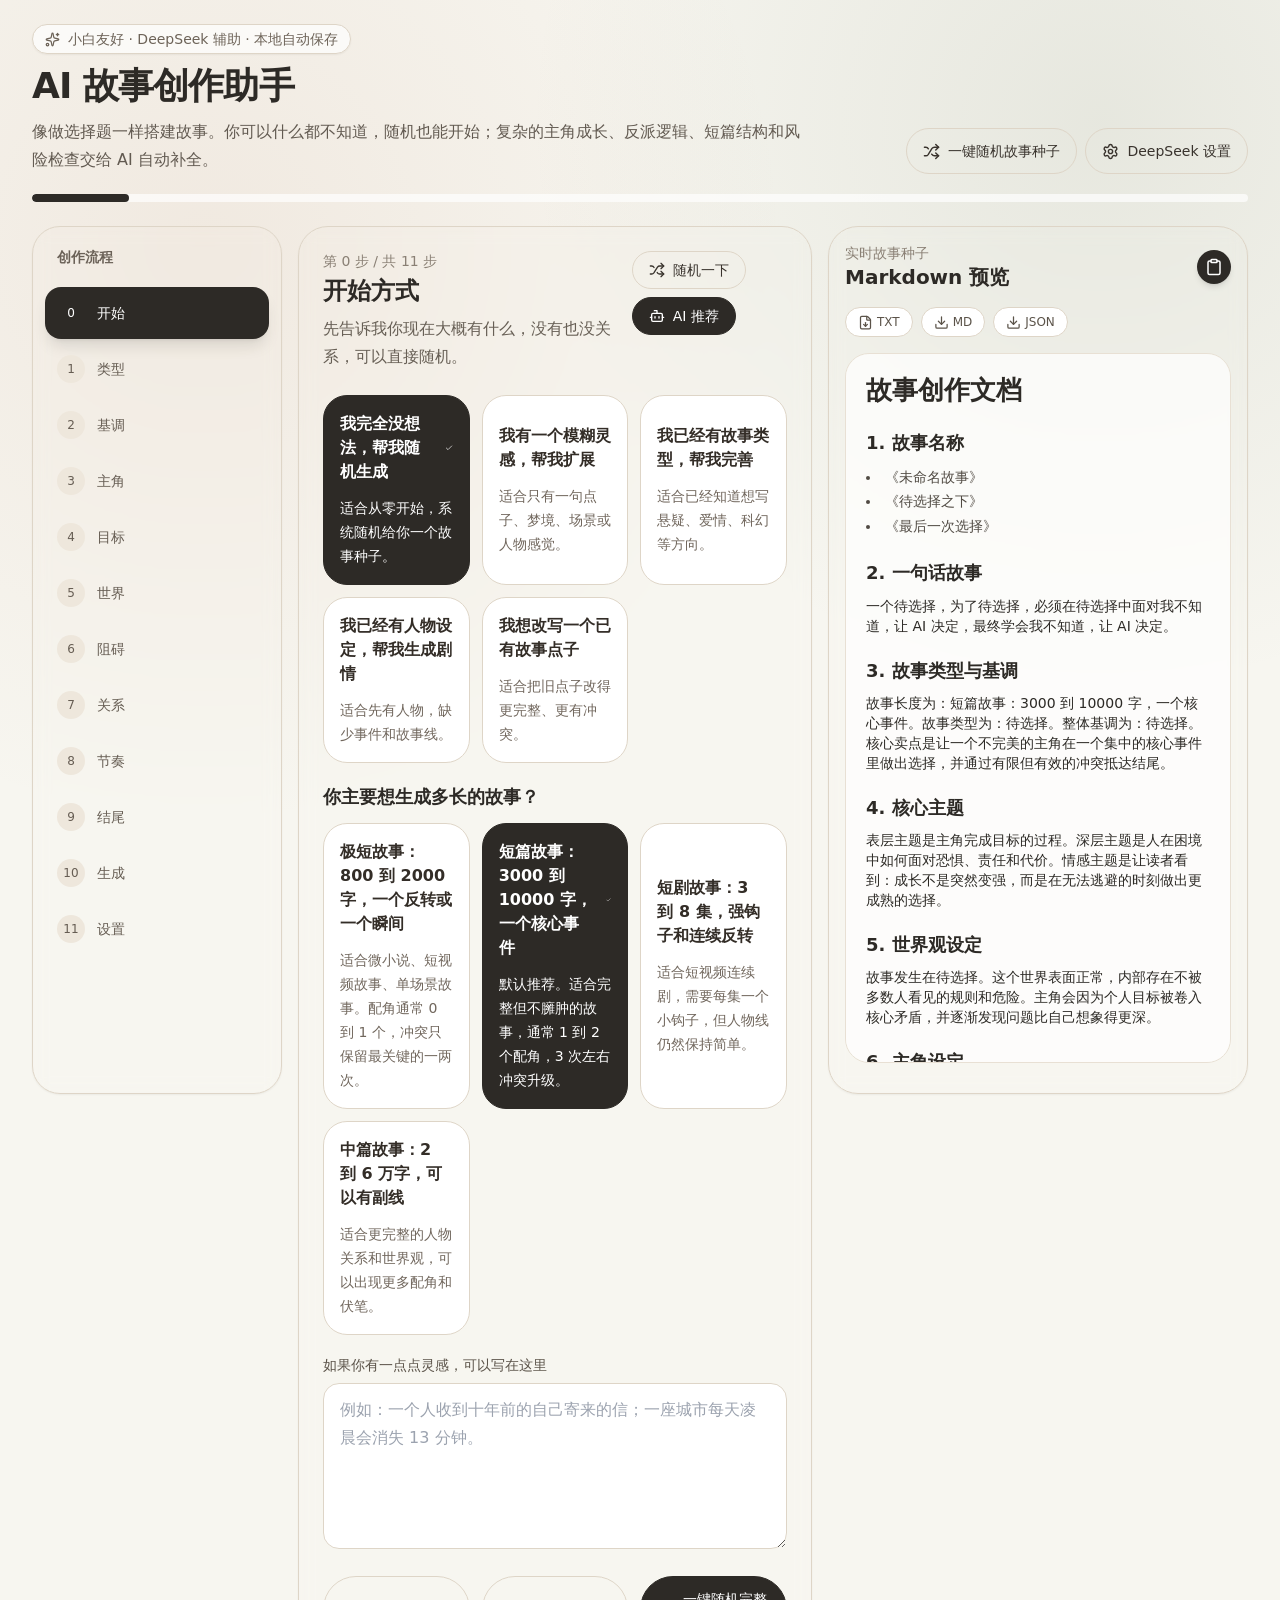
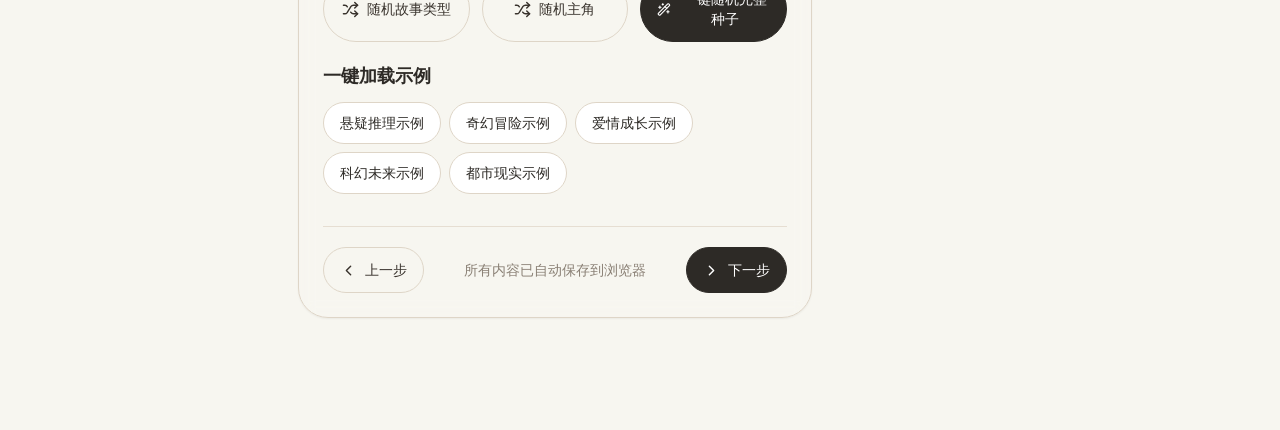
==== commit a41ddd13: "Add files via upload" ====
--- a/index.html
+++ b/index.html
@@ -3,15 +3,15 @@
   <head>
     <meta charset="UTF-8" />
     <meta name="viewport" content="width=device-width, initial-scale=1.0" />
-    <title>故事创作模板生成器</title>
-    <script type="module" crossorigin src="./assets/index-5Q2LRKoa.js"></script>
-    <link rel="stylesheet" crossorigin href="./assets/index-Bjen65jo.css">
+    <title>AI 故事创作助手</title>
+    <script type="module" crossorigin src="./assets/index-CoZPehlz.js"></script>
+    <link rel="stylesheet" crossorigin href="./assets/index-COknD2CG.css">
   </head>
   <body>
     <div id="root">
       <div style="min-height:100vh;display:grid;place-items:center;font-family:-apple-system,BlinkMacSystemFont,'Segoe UI',sans-serif;color:#2D2A26;background:#F7F6F0;">
         <div style="text-align:center;line-height:1.8;">
-          <strong>故事创作模板生成器正在启动</strong>
+          <strong>AI 故事创作助手正在启动</strong>
           <div style="color:#7D756D;">如果长时间停留，请刷新页面或上传到 GitHub Pages 后打开。</div>
         </div>
       </div>
--- a/assets/index-COknD2CG.css
+++ b/assets/index-COknD2CG.css
@@ -0,0 +1 @@
+*,:before,:after{--tw-border-spacing-x: 0;--tw-border-spacing-y: 0;--tw-translate-x: 0;--tw-translate-y: 0;--tw-rotate: 0;--tw-skew-x: 0;--tw-skew-y: 0;--tw-scale-x: 1;--tw-scale-y: 1;--tw-pan-x: ;--tw-pan-y: ;--tw-pinch-zoom: ;--tw-scroll-snap-strictness: proximity;--tw-gradient-from-position: ;--tw-gradient-via-position: ;--tw-gradient-to-position: ;--tw-ordinal: ;--tw-slashed-zero: ;--tw-numeric-figure: ;--tw-numeric-spacing: ;--tw-numeric-fraction: ;--tw-ring-inset: ;--tw-ring-offset-width: 0px;--tw-ring-offset-color: #fff;--tw-ring-color: rgb(59 130 246 / .5);--tw-ring-offset-shadow: 0 0 #0000;--tw-ring-shadow: 0 0 #0000;--tw-shadow: 0 0 #0000;--tw-shadow-colored: 0 0 #0000;--tw-blur: ;--tw-brightness: ;--tw-contrast: ;--tw-grayscale: ;--tw-hue-rotate: ;--tw-invert: ;--tw-saturate: ;--tw-sepia: ;--tw-drop-shadow: ;--tw-backdrop-blur: ;--tw-backdrop-brightness: ;--tw-backdrop-contrast: ;--tw-backdrop-grayscale: ;--tw-backdrop-hue-rotate: ;--tw-backdrop-invert: ;--tw-backdrop-opacity: ;--tw-backdrop-saturate: ;--tw-backdrop-sepia: ;--tw-contain-size: ;--tw-contain-layout: ;--tw-contain-paint: ;--tw-contain-style: }::backdrop{--tw-border-spacing-x: 0;--tw-border-spacing-y: 0;--tw-translate-x: 0;--tw-translate-y: 0;--tw-rotate: 0;--tw-skew-x: 0;--tw-skew-y: 0;--tw-scale-x: 1;--tw-scale-y: 1;--tw-pan-x: ;--tw-pan-y: ;--tw-pinch-zoom: ;--tw-scroll-snap-strictness: proximity;--tw-gradient-from-position: ;--tw-gradient-via-position: ;--tw-gradient-to-position: ;--tw-ordinal: ;--tw-slashed-zero: ;--tw-numeric-figure: ;--tw-numeric-spacing: ;--tw-numeric-fraction: ;--tw-ring-inset: ;--tw-ring-offset-width: 0px;--tw-ring-offset-color: #fff;--tw-ring-color: rgb(59 130 246 / .5);--tw-ring-offset-shadow: 0 0 #0000;--tw-ring-shadow: 0 0 #0000;--tw-shadow: 0 0 #0000;--tw-shadow-colored: 0 0 #0000;--tw-blur: ;--tw-brightness: ;--tw-contrast: ;--tw-grayscale: ;--tw-hue-rotate: ;--tw-invert: ;--tw-saturate: ;--tw-sepia: ;--tw-drop-shadow: ;--tw-backdrop-blur: ;--tw-backdrop-brightness: ;--tw-backdrop-contrast: ;--tw-backdrop-grayscale: ;--tw-backdrop-hue-rotate: ;--tw-backdrop-invert: ;--tw-backdrop-opacity: ;--tw-backdrop-saturate: ;--tw-backdrop-sepia: ;--tw-contain-size: ;--tw-contain-layout: ;--tw-contain-paint: ;--tw-contain-style: }*,:before,:after{box-sizing:border-box;border-width:0;border-style:solid;border-color:#e5e7eb}:before,:after{--tw-content: ""}html,:host{line-height:1.5;-webkit-text-size-adjust:100%;-moz-tab-size:4;-o-tab-size:4;tab-size:4;font-family:ui-sans-serif,system-ui,sans-serif,"Apple Color Emoji","Segoe UI Emoji",Segoe UI Symbol,"Noto Color Emoji";font-feature-settings:normal;font-variation-settings:normal;-webkit-tap-highlight-color:transparent}body{margin:0;line-height:inherit}hr{height:0;color:inherit;border-top-width:1px}abbr:where([title]){-webkit-text-decoration:underline dotted;text-decoration:underline dotted}h1,h2,h3,h4,h5,h6{font-size:inherit;font-weight:inherit}a{color:inherit;text-decoration:inherit}b,strong{font-weight:bolder}code,kbd,samp,pre{font-family:ui-monospace,SFMono-Regular,Menlo,Monaco,Consolas,Liberation Mono,Courier New,monospace;font-feature-settings:normal;font-variation-settings:normal;font-size:1em}small{font-size:80%}sub,sup{font-size:75%;line-height:0;position:relative;vertical-align:baseline}sub{bottom:-.25em}sup{top:-.5em}table{text-indent:0;border-color:inherit;border-collapse:collapse}button,input,optgroup,select,textarea{font-family:inherit;font-feature-settings:inherit;font-variation-settings:inherit;font-size:100%;font-weight:inherit;line-height:inherit;letter-spacing:inherit;color:inherit;margin:0;padding:0}button,select{text-transform:none}button,input:where([type=button]),input:where([type=reset]),input:where([type=submit]){-webkit-appearance:button;background-color:transparent;background-image:none}:-moz-focusring{outline:auto}:-moz-ui-invalid{box-shadow:none}progress{vertical-align:baseline}::-webkit-inner-spin-button,::-webkit-outer-spin-button{height:auto}[type=search]{-webkit-appearance:textfield;outline-offset:-2px}::-webkit-search-decoration{-webkit-appearance:none}::-webkit-file-upload-button{-webkit-appearance:button;font:inherit}summary{display:list-item}blockquote,dl,dd,h1,h2,h3,h4,h5,h6,hr,figure,p,pre{margin:0}fieldset{margin:0;padding:0}legend{padding:0}ol,ul,menu{list-style:none;margin:0;padding:0}dialog{padding:0}textarea{resize:vertical}input::-moz-placeholder,textarea::-moz-placeholder{opacity:1;color:#9ca3af}input::placeholder,textarea::placeholder{opacity:1;color:#9ca3af}button,[role=button]{cursor:pointer}:disabled{cursor:default}img,svg,video,canvas,audio,iframe,embed,object{display:block;vertical-align:middle}img,video{max-width:100%;height:auto}[hidden]:where(:not([hidden=until-found])){display:none}.fixed{position:fixed}.inset-x-0{left:0;right:0}.bottom-0{bottom:0}.left-1\/2{left:50%}.top-4{top:1rem}.z-40{z-index:40}.z-50{z-index:50}.mx-auto{margin-left:auto;margin-right:auto}.mb-2{margin-bottom:.5rem}.mb-3{margin-bottom:.75rem}.mb-6{margin-bottom:1.5rem}.mt-1{margin-top:.25rem}.mt-2{margin-top:.5rem}.mt-3{margin-top:.75rem}.mt-4{margin-top:1rem}.mt-6{margin-top:1.5rem}.mt-8{margin-top:2rem}.block{display:block}.flex{display:flex}.inline-flex{display:inline-flex}.grid{display:grid}.hidden{display:none}.h-2{height:.5rem}.h-7{height:1.75rem}.h-\[calc\(100vh-190px\)\]{height:calc(100vh - 190px)}.h-full{height:100%}.min-h-\[118px\]{min-height:118px}.min-h-screen{min-height:100vh}.w-7{width:1.75rem}.w-full{width:100%}.min-w-0{min-width:0px}.max-w-2xl{max-width:42rem}.max-w-3xl{max-width:48rem}.max-w-\[1560px\]{max-width:1560px}.max-w-xl{max-width:36rem}.shrink-0{flex-shrink:0}.-translate-x-1\/2{--tw-translate-x: -50%;transform:translate(var(--tw-translate-x),var(--tw-translate-y)) rotate(var(--tw-rotate)) skew(var(--tw-skew-x)) skewY(var(--tw-skew-y)) scaleX(var(--tw-scale-x)) scaleY(var(--tw-scale-y))}@keyframes spin{to{transform:rotate(360deg)}}.animate-spin{animation:spin 1s linear infinite}.resize-y{resize:vertical}.grid-cols-1{grid-template-columns:repeat(1,minmax(0,1fr))}.flex-col{flex-direction:column}.flex-wrap{flex-wrap:wrap}.place-items-center{place-items:center}.items-center{align-items:center}.justify-center{justify-content:center}.justify-between{justify-content:space-between}.gap-1{gap:.25rem}.gap-2{gap:.5rem}.gap-3{gap:.75rem}.gap-4{gap:1rem}.gap-5{gap:1.25rem}.space-y-4>:not([hidden])~:not([hidden]){--tw-space-y-reverse: 0;margin-top:calc(1rem * calc(1 - var(--tw-space-y-reverse)));margin-bottom:calc(1rem * var(--tw-space-y-reverse))}.space-y-5>:not([hidden])~:not([hidden]){--tw-space-y-reverse: 0;margin-top:calc(1.25rem * calc(1 - var(--tw-space-y-reverse)));margin-bottom:calc(1.25rem * var(--tw-space-y-reverse))}.space-y-6>:not([hidden])~:not([hidden]){--tw-space-y-reverse: 0;margin-top:calc(1.5rem * calc(1 - var(--tw-space-y-reverse)));margin-bottom:calc(1.5rem * var(--tw-space-y-reverse))}.overflow-auto{overflow:auto}.overflow-hidden{overflow:hidden}.rounded-2xl{border-radius:1rem}.rounded-3xl{border-radius:1.5rem}.rounded-\[28px\]{border-radius:28px}.rounded-\[30px\]{border-radius:30px}.rounded-full{border-radius:9999px}.border{border-width:1px}.border-t{border-top-width:1px}.border-\[\#2d2a26\]{--tw-border-opacity: 1;border-color:rgb(45 42 38 / var(--tw-border-opacity, 1))}.border-\[\#d8d0c4\]{--tw-border-opacity: 1;border-color:rgb(216 208 196 / var(--tw-border-opacity, 1))}.border-\[\#ded5c7\]{--tw-border-opacity: 1;border-color:rgb(222 213 199 / var(--tw-border-opacity, 1))}.border-\[\#e5dccc\]{--tw-border-opacity: 1;border-color:rgb(229 220 204 / var(--tw-border-opacity, 1))}.border-\[\#e6ddcf\]{--tw-border-opacity: 1;border-color:rgb(230 221 207 / var(--tw-border-opacity, 1))}.border-\[\#e6ded2\]{--tw-border-opacity: 1;border-color:rgb(230 222 210 / var(--tw-border-opacity, 1))}.border-\[\#e8e0d4\]{--tw-border-opacity: 1;border-color:rgb(232 224 212 / var(--tw-border-opacity, 1))}.border-amber-200{--tw-border-opacity: 1;border-color:rgb(253 230 138 / var(--tw-border-opacity, 1))}.border-red-200{--tw-border-opacity: 1;border-color:rgb(254 202 202 / var(--tw-border-opacity, 1))}.bg-\[\#2d2a26\]{--tw-bg-opacity: 1;background-color:rgb(45 42 38 / var(--tw-bg-opacity, 1))}.bg-\[\#eee7dc\]{--tw-bg-opacity: 1;background-color:rgb(238 231 220 / var(--tw-bg-opacity, 1))}.bg-\[\#f8f3ea\]{--tw-bg-opacity: 1;background-color:rgb(248 243 234 / var(--tw-bg-opacity, 1))}.bg-amber-50{--tw-bg-opacity: 1;background-color:rgb(255 251 235 / var(--tw-bg-opacity, 1))}.bg-red-50{--tw-bg-opacity: 1;background-color:rgb(254 242 242 / var(--tw-bg-opacity, 1))}.bg-white{--tw-bg-opacity: 1;background-color:rgb(255 255 255 / var(--tw-bg-opacity, 1))}.bg-white\/70{background-color:#ffffffb3}.bg-white\/90{background-color:#ffffffe6}.p-2{padding:.5rem}.p-3{padding:.75rem}.p-4{padding:1rem}.p-5{padding:1.25rem}.px-3{padding-left:.75rem;padding-right:.75rem}.px-4{padding-left:1rem;padding-right:1rem}.py-1{padding-top:.25rem;padding-bottom:.25rem}.py-1\.5{padding-top:.375rem;padding-bottom:.375rem}.py-2{padding-top:.5rem;padding-bottom:.5rem}.py-2\.5{padding-top:.625rem;padding-bottom:.625rem}.py-3{padding-top:.75rem;padding-bottom:.75rem}.py-6{padding-top:1.5rem;padding-bottom:1.5rem}.pb-28{padding-bottom:7rem}.pt-5{padding-top:1.25rem}.text-left{text-align:left}.text-2xl{font-size:1.5rem;line-height:2rem}.text-3xl{font-size:1.875rem;line-height:2.25rem}.text-base{font-size:1rem;line-height:1.5rem}.text-lg{font-size:1.125rem;line-height:1.75rem}.text-sm{font-size:.875rem;line-height:1.25rem}.text-xl{font-size:1.25rem;line-height:1.75rem}.text-xs{font-size:.75rem;line-height:1rem}.font-medium{font-weight:500}.font-semibold{font-weight:600}.leading-6{line-height:1.5rem}.leading-7{line-height:1.75rem}.tracking-tight{letter-spacing:-.025em}.text-\[\#2d2a26\]{--tw-text-opacity: 1;color:rgb(45 42 38 / var(--tw-text-opacity, 1))}.text-\[\#332d27\]{--tw-text-opacity: 1;color:rgb(51 45 39 / var(--tw-text-opacity, 1))}.text-\[\#39332d\]{--tw-text-opacity: 1;color:rgb(57 51 45 / var(--tw-text-opacity, 1))}.text-\[\#50483f\]{--tw-text-opacity: 1;color:rgb(80 72 63 / var(--tw-text-opacity, 1))}.text-\[\#514941\]{--tw-text-opacity: 1;color:rgb(81 73 65 / var(--tw-text-opacity, 1))}.text-\[\#5b5349\]{--tw-text-opacity: 1;color:rgb(91 83 73 / var(--tw-text-opacity, 1))}.text-\[\#625a51\]{--tw-text-opacity: 1;color:rgb(98 90 81 / var(--tw-text-opacity, 1))}.text-\[\#665d53\]{--tw-text-opacity: 1;color:rgb(102 93 83 / var(--tw-text-opacity, 1))}.text-\[\#675f55\]{--tw-text-opacity: 1;color:rgb(103 95 85 / var(--tw-text-opacity, 1))}.text-\[\#6b6258\]{--tw-text-opacity: 1;color:rgb(107 98 88 / var(--tw-text-opacity, 1))}.text-\[\#6d6358\]{--tw-text-opacity: 1;color:rgb(109 99 88 / var(--tw-text-opacity, 1))}.text-\[\#71675d\]{--tw-text-opacity: 1;color:rgb(113 103 93 / var(--tw-text-opacity, 1))}.text-\[\#8a8075\]{--tw-text-opacity: 1;color:rgb(138 128 117 / var(--tw-text-opacity, 1))}.text-amber-900{--tw-text-opacity: 1;color:rgb(120 53 15 / var(--tw-text-opacity, 1))}.text-red-700{--tw-text-opacity: 1;color:rgb(185 28 28 / var(--tw-text-opacity, 1))}.text-white{--tw-text-opacity: 1;color:rgb(255 255 255 / var(--tw-text-opacity, 1))}.shadow-2xl{--tw-shadow: 0 25px 50px -12px rgb(0 0 0 / .25);--tw-shadow-colored: 0 25px 50px -12px var(--tw-shadow-color);box-shadow:var(--tw-ring-offset-shadow, 0 0 #0000),var(--tw-ring-shadow, 0 0 #0000),var(--tw-shadow)}.shadow-lg{--tw-shadow: 0 10px 15px -3px rgb(0 0 0 / .1), 0 4px 6px -4px rgb(0 0 0 / .1);--tw-shadow-colored: 0 10px 15px -3px var(--tw-shadow-color), 0 4px 6px -4px var(--tw-shadow-color);box-shadow:var(--tw-ring-offset-shadow, 0 0 #0000),var(--tw-ring-shadow, 0 0 #0000),var(--tw-shadow)}.shadow-md{--tw-shadow: 0 4px 6px -1px rgb(0 0 0 / .1), 0 2px 4px -2px rgb(0 0 0 / .1);--tw-shadow-colored: 0 4px 6px -1px var(--tw-shadow-color), 0 2px 4px -2px var(--tw-shadow-color);box-shadow:var(--tw-ring-offset-shadow, 0 0 #0000),var(--tw-ring-shadow, 0 0 #0000),var(--tw-shadow)}.shadow-sm{--tw-shadow: 0 1px 2px 0 rgb(0 0 0 / .05);--tw-shadow-colored: 0 1px 2px 0 var(--tw-shadow-color);box-shadow:var(--tw-ring-offset-shadow, 0 0 #0000),var(--tw-ring-shadow, 0 0 #0000),var(--tw-shadow)}.shadow-xl{--tw-shadow: 0 20px 25px -5px rgb(0 0 0 / .1), 0 8px 10px -6px rgb(0 0 0 / .1);--tw-shadow-colored: 0 20px 25px -5px var(--tw-shadow-color), 0 8px 10px -6px var(--tw-shadow-color);box-shadow:var(--tw-ring-offset-shadow, 0 0 #0000),var(--tw-ring-shadow, 0 0 #0000),var(--tw-shadow)}.outline-none{outline:2px solid transparent;outline-offset:2px}.filter{filter:var(--tw-blur) var(--tw-brightness) var(--tw-contrast) var(--tw-grayscale) var(--tw-hue-rotate) var(--tw-invert) var(--tw-saturate) var(--tw-sepia) var(--tw-drop-shadow)}.backdrop-blur{--tw-backdrop-blur: blur(8px);-webkit-backdrop-filter:var(--tw-backdrop-blur) var(--tw-backdrop-brightness) var(--tw-backdrop-contrast) var(--tw-backdrop-grayscale) var(--tw-backdrop-hue-rotate) var(--tw-backdrop-invert) var(--tw-backdrop-opacity) var(--tw-backdrop-saturate) var(--tw-backdrop-sepia);backdrop-filter:var(--tw-backdrop-blur) var(--tw-backdrop-brightness) var(--tw-backdrop-contrast) var(--tw-backdrop-grayscale) var(--tw-backdrop-hue-rotate) var(--tw-backdrop-invert) var(--tw-backdrop-opacity) var(--tw-backdrop-saturate) var(--tw-backdrop-sepia)}.transition{transition-property:color,background-color,border-color,text-decoration-color,fill,stroke,opacity,box-shadow,transform,filter,backdrop-filter;transition-timing-function:cubic-bezier(.4,0,.2,1);transition-duration:.15s}.transition-all{transition-property:all;transition-timing-function:cubic-bezier(.4,0,.2,1);transition-duration:.15s}.duration-500{transition-duration:.5s}:root{color:#2d2a26;background:#f7f6f0;font-family:Inter,ui-sans-serif,system-ui,-apple-system,BlinkMacSystemFont,Segoe UI,sans-serif}*{box-sizing:border-box}body{margin:0;min-width:320px;min-height:100vh;background:radial-gradient(circle at 16% 12%,rgba(183,120,85,.1),transparent 28%),radial-gradient(circle at 86% 6%,rgba(111,125,97,.12),transparent 26%),#f7f6f0}button,input,textarea,select{font:inherit}.scrollbar-none{scrollbar-width:none}.scrollbar-none::-webkit-scrollbar{display:none}.markdown-preview h1{font-size:26px;line-height:1.3;margin-bottom:18px;font-weight:760}.markdown-preview h2{font-size:18px;line-height:1.4;margin:22px 0 10px;font-weight:720;color:#2d2a26}.markdown-preview h3{font-size:15px;line-height:1.4;margin:16px 0 8px;font-weight:700}.markdown-preview p,.markdown-preview li{color:#504a43;line-height:1.75}.markdown-preview ul{list-style:disc;padding-left:20px;margin:6px 0 12px}.markdown-preview code{background:#b778551a;border:1px solid rgba(183,120,85,.16);border-radius:6px;padding:1px 6px}.hover\:-translate-y-0\.5:hover{--tw-translate-y: -.125rem;transform:translate(var(--tw-translate-x),var(--tw-translate-y)) rotate(var(--tw-rotate)) skew(var(--tw-skew-x)) skewY(var(--tw-skew-y)) scaleX(var(--tw-scale-x)) scaleY(var(--tw-scale-y))}.hover\:scale-105:hover{--tw-scale-x: 1.05;--tw-scale-y: 1.05;transform:translate(var(--tw-translate-x),var(--tw-translate-y)) rotate(var(--tw-rotate)) skew(var(--tw-skew-x)) skewY(var(--tw-skew-y)) scaleX(var(--tw-scale-x)) scaleY(var(--tw-scale-y))}.hover\:bg-\[\#f2ede4\]:hover{--tw-bg-opacity: 1;background-color:rgb(242 237 228 / var(--tw-bg-opacity, 1))}.hover\:bg-\[\#f4eee5\]:hover{--tw-bg-opacity: 1;background-color:rgb(244 238 229 / var(--tw-bg-opacity, 1))}.hover\:shadow-lg:hover{--tw-shadow: 0 10px 15px -3px rgb(0 0 0 / .1), 0 4px 6px -4px rgb(0 0 0 / .1);--tw-shadow-colored: 0 10px 15px -3px var(--tw-shadow-color), 0 4px 6px -4px var(--tw-shadow-color);box-shadow:var(--tw-ring-offset-shadow, 0 0 #0000),var(--tw-ring-shadow, 0 0 #0000),var(--tw-shadow)}.hover\:shadow-md:hover{--tw-shadow: 0 4px 6px -1px rgb(0 0 0 / .1), 0 2px 4px -2px rgb(0 0 0 / .1);--tw-shadow-colored: 0 4px 6px -1px var(--tw-shadow-color), 0 2px 4px -2px var(--tw-shadow-color);box-shadow:var(--tw-ring-offset-shadow, 0 0 #0000),var(--tw-ring-shadow, 0 0 #0000),var(--tw-shadow)}.focus\:border-\[\#2d2a26\]:focus{--tw-border-opacity: 1;border-color:rgb(45 42 38 / var(--tw-border-opacity, 1))}.focus\:ring-4:focus{--tw-ring-offset-shadow: var(--tw-ring-inset) 0 0 0 var(--tw-ring-offset-width) var(--tw-ring-offset-color);--tw-ring-shadow: var(--tw-ring-inset) 0 0 0 calc(4px + var(--tw-ring-offset-width)) var(--tw-ring-color);box-shadow:var(--tw-ring-offset-shadow),var(--tw-ring-shadow),var(--tw-shadow, 0 0 #0000)}.focus\:ring-\[\#2d2a26\]\/10:focus{--tw-ring-color: rgb(45 42 38 / .1)}@media(min-width:640px){.sm\:block{display:block}.sm\:grid-cols-2{grid-template-columns:repeat(2,minmax(0,1fr))}.sm\:grid-cols-3{grid-template-columns:repeat(3,minmax(0,1fr))}.sm\:flex-row{flex-direction:row}.sm\:items-start{align-items:flex-start}.sm\:p-6{padding:1.5rem}.sm\:px-6{padding-left:1.5rem;padding-right:1.5rem}.sm\:text-4xl{font-size:2.25rem;line-height:2.5rem}}@media(min-width:1024px){.lg\:sticky{position:sticky}.lg\:top-4{top:1rem}.lg\:hidden{display:none}.lg\:h-\[calc\(100vh-32px\)\]{height:calc(100vh - 32px)}.lg\:grid-cols-3{grid-template-columns:repeat(3,minmax(0,1fr))}.lg\:grid-cols-4{grid-template-columns:repeat(4,minmax(0,1fr))}.lg\:grid-cols-\[250px_minmax\(0\,1fr\)_420px\]{grid-template-columns:250px minmax(0,1fr) 420px}.lg\:flex-row{flex-direction:row}.lg\:items-end{align-items:flex-end}.lg\:overflow-auto{overflow:auto}.lg\:px-8{padding-left:2rem;padding-right:2rem}}@media(min-width:1280px){.xl\:grid-cols-3{grid-template-columns:repeat(3,minmax(0,1fr))}}
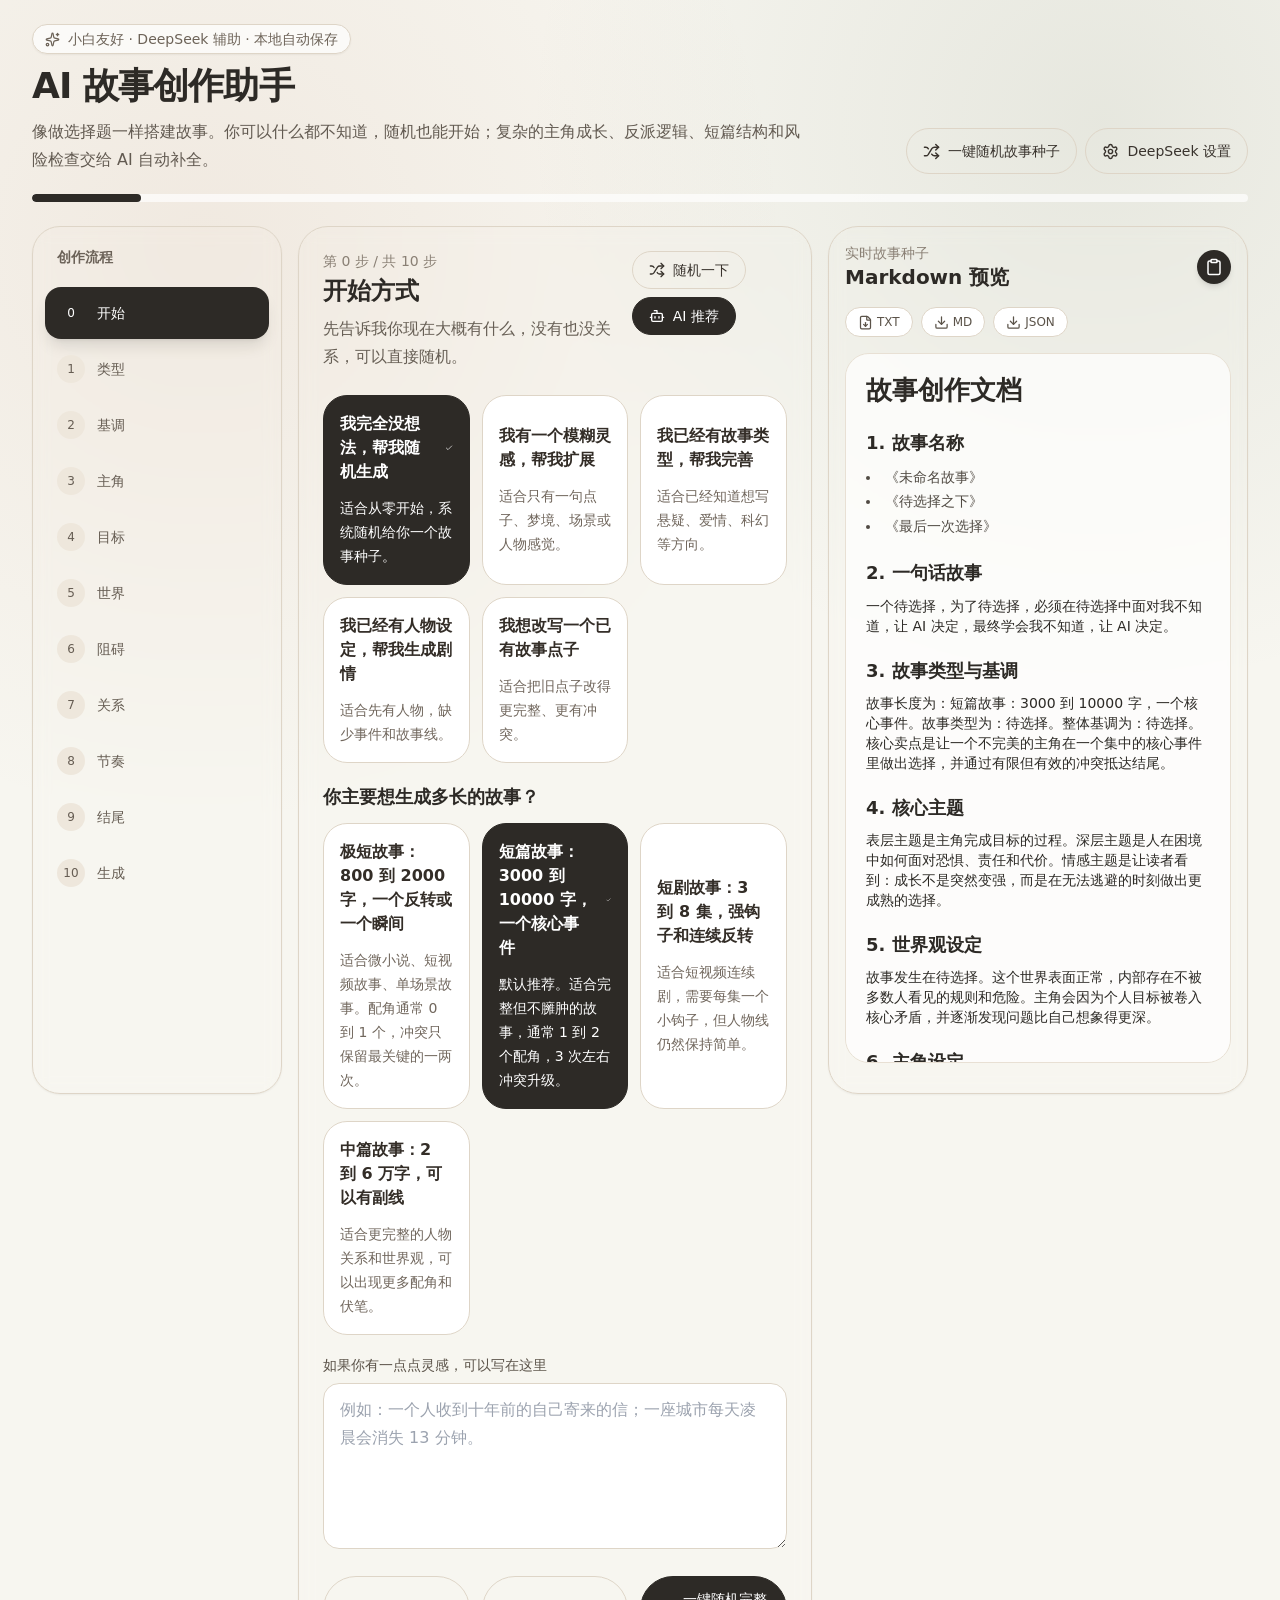
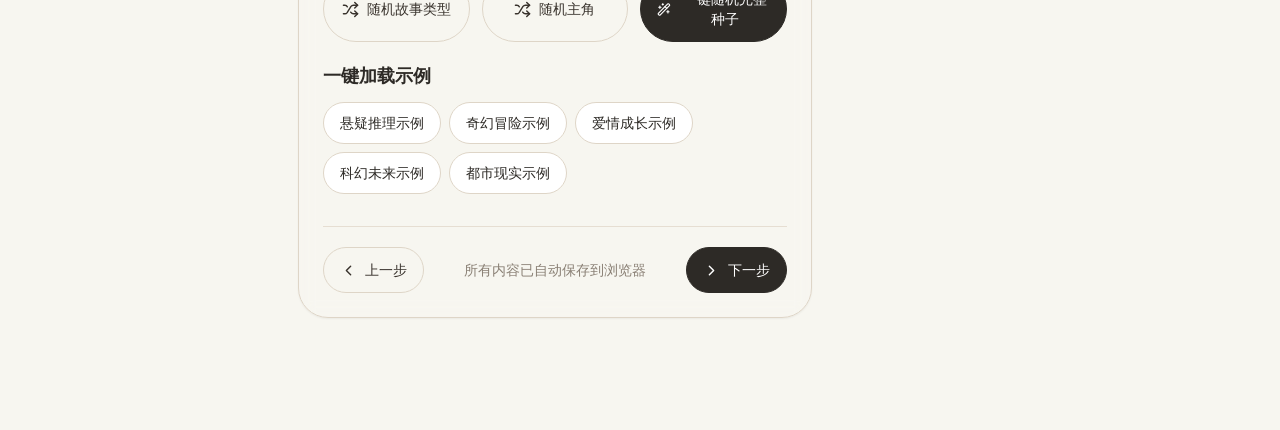
==== commit 3ba3a6e6: "Add files via upload" ====
--- a/index.html
+++ b/index.html
@@ -4,8 +4,8 @@
     <meta charset="UTF-8" />
     <meta name="viewport" content="width=device-width, initial-scale=1.0" />
     <title>AI 故事创作助手</title>
-    <script type="module" crossorigin src="./assets/index-CoZPehlz.js"></script>
-    <link rel="stylesheet" crossorigin href="./assets/index-COknD2CG.css">
+    <script type="module" crossorigin src="./assets/index-DfgOAi6S.js"></script>
+    <link rel="stylesheet" crossorigin href="./assets/index--obK73W2.css">
   </head>
   <body>
     <div id="root">
--- a/assets/index--obK73W2.css
+++ b/assets/index--obK73W2.css
@@ -0,0 +1 @@
+*,:before,:after{--tw-border-spacing-x: 0;--tw-border-spacing-y: 0;--tw-translate-x: 0;--tw-translate-y: 0;--tw-rotate: 0;--tw-skew-x: 0;--tw-skew-y: 0;--tw-scale-x: 1;--tw-scale-y: 1;--tw-pan-x: ;--tw-pan-y: ;--tw-pinch-zoom: ;--tw-scroll-snap-strictness: proximity;--tw-gradient-from-position: ;--tw-gradient-via-position: ;--tw-gradient-to-position: ;--tw-ordinal: ;--tw-slashed-zero: ;--tw-numeric-figure: ;--tw-numeric-spacing: ;--tw-numeric-fraction: ;--tw-ring-inset: ;--tw-ring-offset-width: 0px;--tw-ring-offset-color: #fff;--tw-ring-color: rgb(59 130 246 / .5);--tw-ring-offset-shadow: 0 0 #0000;--tw-ring-shadow: 0 0 #0000;--tw-shadow: 0 0 #0000;--tw-shadow-colored: 0 0 #0000;--tw-blur: ;--tw-brightness: ;--tw-contrast: ;--tw-grayscale: ;--tw-hue-rotate: ;--tw-invert: ;--tw-saturate: ;--tw-sepia: ;--tw-drop-shadow: ;--tw-backdrop-blur: ;--tw-backdrop-brightness: ;--tw-backdrop-contrast: ;--tw-backdrop-grayscale: ;--tw-backdrop-hue-rotate: ;--tw-backdrop-invert: ;--tw-backdrop-opacity: ;--tw-backdrop-saturate: ;--tw-backdrop-sepia: ;--tw-contain-size: ;--tw-contain-layout: ;--tw-contain-paint: ;--tw-contain-style: }::backdrop{--tw-border-spacing-x: 0;--tw-border-spacing-y: 0;--tw-translate-x: 0;--tw-translate-y: 0;--tw-rotate: 0;--tw-skew-x: 0;--tw-skew-y: 0;--tw-scale-x: 1;--tw-scale-y: 1;--tw-pan-x: ;--tw-pan-y: ;--tw-pinch-zoom: ;--tw-scroll-snap-strictness: proximity;--tw-gradient-from-position: ;--tw-gradient-via-position: ;--tw-gradient-to-position: ;--tw-ordinal: ;--tw-slashed-zero: ;--tw-numeric-figure: ;--tw-numeric-spacing: ;--tw-numeric-fraction: ;--tw-ring-inset: ;--tw-ring-offset-width: 0px;--tw-ring-offset-color: #fff;--tw-ring-color: rgb(59 130 246 / .5);--tw-ring-offset-shadow: 0 0 #0000;--tw-ring-shadow: 0 0 #0000;--tw-shadow: 0 0 #0000;--tw-shadow-colored: 0 0 #0000;--tw-blur: ;--tw-brightness: ;--tw-contrast: ;--tw-grayscale: ;--tw-hue-rotate: ;--tw-invert: ;--tw-saturate: ;--tw-sepia: ;--tw-drop-shadow: ;--tw-backdrop-blur: ;--tw-backdrop-brightness: ;--tw-backdrop-contrast: ;--tw-backdrop-grayscale: ;--tw-backdrop-hue-rotate: ;--tw-backdrop-invert: ;--tw-backdrop-opacity: ;--tw-backdrop-saturate: ;--tw-backdrop-sepia: ;--tw-contain-size: ;--tw-contain-layout: ;--tw-contain-paint: ;--tw-contain-style: }*,:before,:after{box-sizing:border-box;border-width:0;border-style:solid;border-color:#e5e7eb}:before,:after{--tw-content: ""}html,:host{line-height:1.5;-webkit-text-size-adjust:100%;-moz-tab-size:4;-o-tab-size:4;tab-size:4;font-family:ui-sans-serif,system-ui,sans-serif,"Apple Color Emoji","Segoe UI Emoji",Segoe UI Symbol,"Noto Color Emoji";font-feature-settings:normal;font-variation-settings:normal;-webkit-tap-highlight-color:transparent}body{margin:0;line-height:inherit}hr{height:0;color:inherit;border-top-width:1px}abbr:where([title]){-webkit-text-decoration:underline dotted;text-decoration:underline dotted}h1,h2,h3,h4,h5,h6{font-size:inherit;font-weight:inherit}a{color:inherit;text-decoration:inherit}b,strong{font-weight:bolder}code,kbd,samp,pre{font-family:ui-monospace,SFMono-Regular,Menlo,Monaco,Consolas,Liberation Mono,Courier New,monospace;font-feature-settings:normal;font-variation-settings:normal;font-size:1em}small{font-size:80%}sub,sup{font-size:75%;line-height:0;position:relative;vertical-align:baseline}sub{bottom:-.25em}sup{top:-.5em}table{text-indent:0;border-color:inherit;border-collapse:collapse}button,input,optgroup,select,textarea{font-family:inherit;font-feature-settings:inherit;font-variation-settings:inherit;font-size:100%;font-weight:inherit;line-height:inherit;letter-spacing:inherit;color:inherit;margin:0;padding:0}button,select{text-transform:none}button,input:where([type=button]),input:where([type=reset]),input:where([type=submit]){-webkit-appearance:button;background-color:transparent;background-image:none}:-moz-focusring{outline:auto}:-moz-ui-invalid{box-shadow:none}progress{vertical-align:baseline}::-webkit-inner-spin-button,::-webkit-outer-spin-button{height:auto}[type=search]{-webkit-appearance:textfield;outline-offset:-2px}::-webkit-search-decoration{-webkit-appearance:none}::-webkit-file-upload-button{-webkit-appearance:button;font:inherit}summary{display:list-item}blockquote,dl,dd,h1,h2,h3,h4,h5,h6,hr,figure,p,pre{margin:0}fieldset{margin:0;padding:0}legend{padding:0}ol,ul,menu{list-style:none;margin:0;padding:0}dialog{padding:0}textarea{resize:vertical}input::-moz-placeholder,textarea::-moz-placeholder{opacity:1;color:#9ca3af}input::placeholder,textarea::placeholder{opacity:1;color:#9ca3af}button,[role=button]{cursor:pointer}:disabled{cursor:default}img,svg,video,canvas,audio,iframe,embed,object{display:block;vertical-align:middle}img,video{max-width:100%;height:auto}[hidden]:where(:not([hidden=until-found])){display:none}.fixed{position:fixed}.inset-0{inset:0}.inset-x-0{left:0;right:0}.bottom-0{bottom:0}.left-1\/2{left:50%}.top-4{top:1rem}.z-40{z-index:40}.z-50{z-index:50}.mx-auto{margin-left:auto;margin-right:auto}.mb-2{margin-bottom:.5rem}.mb-3{margin-bottom:.75rem}.mb-4{margin-bottom:1rem}.mb-6{margin-bottom:1.5rem}.mt-1{margin-top:.25rem}.mt-2{margin-top:.5rem}.mt-3{margin-top:.75rem}.mt-4{margin-top:1rem}.mt-6{margin-top:1.5rem}.mt-8{margin-top:2rem}.block{display:block}.flex{display:flex}.inline-flex{display:inline-flex}.grid{display:grid}.hidden{display:none}.h-2{height:.5rem}.h-7{height:1.75rem}.h-\[calc\(100vh-190px\)\]{height:calc(100vh - 190px)}.h-full{height:100%}.max-h-\[520px\]{max-height:520px}.min-h-\[118px\]{min-height:118px}.min-h-screen{min-height:100vh}.w-7{width:1.75rem}.w-full{width:100%}.min-w-0{min-width:0px}.max-w-2xl{max-width:42rem}.max-w-3xl{max-width:48rem}.max-w-4xl{max-width:56rem}.max-w-\[1560px\]{max-width:1560px}.max-w-xl{max-width:36rem}.shrink-0{flex-shrink:0}.-translate-x-1\/2{--tw-translate-x: -50%;transform:translate(var(--tw-translate-x),var(--tw-translate-y)) rotate(var(--tw-rotate)) skew(var(--tw-skew-x)) skewY(var(--tw-skew-y)) scaleX(var(--tw-scale-x)) scaleY(var(--tw-scale-y))}@keyframes spin{to{transform:rotate(360deg)}}.animate-spin{animation:spin 1s linear infinite}.resize-y{resize:vertical}.grid-cols-1{grid-template-columns:repeat(1,minmax(0,1fr))}.flex-col{flex-direction:column}.flex-wrap{flex-wrap:wrap}.place-items-center{place-items:center}.items-center{align-items:center}.justify-center{justify-content:center}.justify-between{justify-content:space-between}.gap-1{gap:.25rem}.gap-2{gap:.5rem}.gap-3{gap:.75rem}.gap-4{gap:1rem}.gap-5{gap:1.25rem}.space-y-4>:not([hidden])~:not([hidden]){--tw-space-y-reverse: 0;margin-top:calc(1rem * calc(1 - var(--tw-space-y-reverse)));margin-bottom:calc(1rem * var(--tw-space-y-reverse))}.space-y-5>:not([hidden])~:not([hidden]){--tw-space-y-reverse: 0;margin-top:calc(1.25rem * calc(1 - var(--tw-space-y-reverse)));margin-bottom:calc(1.25rem * var(--tw-space-y-reverse))}.space-y-6>:not([hidden])~:not([hidden]){--tw-space-y-reverse: 0;margin-top:calc(1.5rem * calc(1 - var(--tw-space-y-reverse)));margin-bottom:calc(1.5rem * var(--tw-space-y-reverse))}.overflow-auto{overflow:auto}.overflow-hidden{overflow:hidden}.rounded-2xl{border-radius:1rem}.rounded-3xl{border-radius:1.5rem}.rounded-\[28px\]{border-radius:28px}.rounded-\[30px\]{border-radius:30px}.rounded-full{border-radius:9999px}.border{border-width:1px}.border-t{border-top-width:1px}.border-\[\#2d2a26\]{--tw-border-opacity: 1;border-color:rgb(45 42 38 / var(--tw-border-opacity, 1))}.border-\[\#d8d0c4\]{--tw-border-opacity: 1;border-color:rgb(216 208 196 / var(--tw-border-opacity, 1))}.border-\[\#ded5c7\]{--tw-border-opacity: 1;border-color:rgb(222 213 199 / var(--tw-border-opacity, 1))}.border-\[\#e5dccc\]{--tw-border-opacity: 1;border-color:rgb(229 220 204 / var(--tw-border-opacity, 1))}.border-\[\#e6ddcf\]{--tw-border-opacity: 1;border-color:rgb(230 221 207 / var(--tw-border-opacity, 1))}.border-\[\#e6ded2\]{--tw-border-opacity: 1;border-color:rgb(230 222 210 / var(--tw-border-opacity, 1))}.border-\[\#e8e0d4\]{--tw-border-opacity: 1;border-color:rgb(232 224 212 / var(--tw-border-opacity, 1))}.border-amber-200{--tw-border-opacity: 1;border-color:rgb(253 230 138 / var(--tw-border-opacity, 1))}.border-red-200{--tw-border-opacity: 1;border-color:rgb(254 202 202 / var(--tw-border-opacity, 1))}.bg-\[\#2d2a26\]{--tw-bg-opacity: 1;background-color:rgb(45 42 38 / var(--tw-bg-opacity, 1))}.bg-\[\#2d2a26\]\/35{background-color:#2d2a2659}.bg-\[\#eee7dc\]{--tw-bg-opacity: 1;background-color:rgb(238 231 220 / var(--tw-bg-opacity, 1))}.bg-\[\#f8f3ea\]{--tw-bg-opacity: 1;background-color:rgb(248 243 234 / var(--tw-bg-opacity, 1))}.bg-\[\#fbfaf6\]{--tw-bg-opacity: 1;background-color:rgb(251 250 246 / var(--tw-bg-opacity, 1))}.bg-amber-50{--tw-bg-opacity: 1;background-color:rgb(255 251 235 / var(--tw-bg-opacity, 1))}.bg-red-50{--tw-bg-opacity: 1;background-color:rgb(254 242 242 / var(--tw-bg-opacity, 1))}.bg-white{--tw-bg-opacity: 1;background-color:rgb(255 255 255 / var(--tw-bg-opacity, 1))}.bg-white\/70{background-color:#ffffffb3}.bg-white\/90{background-color:#ffffffe6}.p-2{padding:.5rem}.p-3{padding:.75rem}.p-4{padding:1rem}.p-5{padding:1.25rem}.px-3{padding-left:.75rem;padding-right:.75rem}.px-4{padding-left:1rem;padding-right:1rem}.py-1{padding-top:.25rem;padding-bottom:.25rem}.py-1\.5{padding-top:.375rem;padding-bottom:.375rem}.py-2{padding-top:.5rem;padding-bottom:.5rem}.py-2\.5{padding-top:.625rem;padding-bottom:.625rem}.py-3{padding-top:.75rem;padding-bottom:.75rem}.py-6{padding-top:1.5rem;padding-bottom:1.5rem}.pb-28{padding-bottom:7rem}.pt-5{padding-top:1.25rem}.text-left{text-align:left}.text-2xl{font-size:1.5rem;line-height:2rem}.text-3xl{font-size:1.875rem;line-height:2.25rem}.text-base{font-size:1rem;line-height:1.5rem}.text-lg{font-size:1.125rem;line-height:1.75rem}.text-sm{font-size:.875rem;line-height:1.25rem}.text-xl{font-size:1.25rem;line-height:1.75rem}.text-xs{font-size:.75rem;line-height:1rem}.font-medium{font-weight:500}.font-semibold{font-weight:600}.leading-6{line-height:1.5rem}.leading-7{line-height:1.75rem}.tracking-tight{letter-spacing:-.025em}.text-\[\#2d2a26\]{--tw-text-opacity: 1;color:rgb(45 42 38 / var(--tw-text-opacity, 1))}.text-\[\#332d27\]{--tw-text-opacity: 1;color:rgb(51 45 39 / var(--tw-text-opacity, 1))}.text-\[\#39332d\]{--tw-text-opacity: 1;color:rgb(57 51 45 / var(--tw-text-opacity, 1))}.text-\[\#50483f\]{--tw-text-opacity: 1;color:rgb(80 72 63 / var(--tw-text-opacity, 1))}.text-\[\#514941\]{--tw-text-opacity: 1;color:rgb(81 73 65 / var(--tw-text-opacity, 1))}.text-\[\#5b5349\]{--tw-text-opacity: 1;color:rgb(91 83 73 / var(--tw-text-opacity, 1))}.text-\[\#625a51\]{--tw-text-opacity: 1;color:rgb(98 90 81 / var(--tw-text-opacity, 1))}.text-\[\#665d53\]{--tw-text-opacity: 1;color:rgb(102 93 83 / var(--tw-text-opacity, 1))}.text-\[\#675f55\]{--tw-text-opacity: 1;color:rgb(103 95 85 / var(--tw-text-opacity, 1))}.text-\[\#6b6258\]{--tw-text-opacity: 1;color:rgb(107 98 88 / var(--tw-text-opacity, 1))}.text-\[\#6d6358\]{--tw-text-opacity: 1;color:rgb(109 99 88 / var(--tw-text-opacity, 1))}.text-\[\#71675d\]{--tw-text-opacity: 1;color:rgb(113 103 93 / var(--tw-text-opacity, 1))}.text-\[\#8a8075\]{--tw-text-opacity: 1;color:rgb(138 128 117 / var(--tw-text-opacity, 1))}.text-amber-900{--tw-text-opacity: 1;color:rgb(120 53 15 / var(--tw-text-opacity, 1))}.text-red-700{--tw-text-opacity: 1;color:rgb(185 28 28 / var(--tw-text-opacity, 1))}.text-white{--tw-text-opacity: 1;color:rgb(255 255 255 / var(--tw-text-opacity, 1))}.shadow-2xl{--tw-shadow: 0 25px 50px -12px rgb(0 0 0 / .25);--tw-shadow-colored: 0 25px 50px -12px var(--tw-shadow-color);box-shadow:var(--tw-ring-offset-shadow, 0 0 #0000),var(--tw-ring-shadow, 0 0 #0000),var(--tw-shadow)}.shadow-lg{--tw-shadow: 0 10px 15px -3px rgb(0 0 0 / .1), 0 4px 6px -4px rgb(0 0 0 / .1);--tw-shadow-colored: 0 10px 15px -3px var(--tw-shadow-color), 0 4px 6px -4px var(--tw-shadow-color);box-shadow:var(--tw-ring-offset-shadow, 0 0 #0000),var(--tw-ring-shadow, 0 0 #0000),var(--tw-shadow)}.shadow-md{--tw-shadow: 0 4px 6px -1px rgb(0 0 0 / .1), 0 2px 4px -2px rgb(0 0 0 / .1);--tw-shadow-colored: 0 4px 6px -1px var(--tw-shadow-color), 0 2px 4px -2px var(--tw-shadow-color);box-shadow:var(--tw-ring-offset-shadow, 0 0 #0000),var(--tw-ring-shadow, 0 0 #0000),var(--tw-shadow)}.shadow-sm{--tw-shadow: 0 1px 2px 0 rgb(0 0 0 / .05);--tw-shadow-colored: 0 1px 2px 0 var(--tw-shadow-color);box-shadow:var(--tw-ring-offset-shadow, 0 0 #0000),var(--tw-ring-shadow, 0 0 #0000),var(--tw-shadow)}.shadow-xl{--tw-shadow: 0 20px 25px -5px rgb(0 0 0 / .1), 0 8px 10px -6px rgb(0 0 0 / .1);--tw-shadow-colored: 0 20px 25px -5px var(--tw-shadow-color), 0 8px 10px -6px var(--tw-shadow-color);box-shadow:var(--tw-ring-offset-shadow, 0 0 #0000),var(--tw-ring-shadow, 0 0 #0000),var(--tw-shadow)}.outline-none{outline:2px solid transparent;outline-offset:2px}.filter{filter:var(--tw-blur) var(--tw-brightness) var(--tw-contrast) var(--tw-grayscale) var(--tw-hue-rotate) var(--tw-invert) var(--tw-saturate) var(--tw-sepia) var(--tw-drop-shadow)}.backdrop-blur{--tw-backdrop-blur: blur(8px);-webkit-backdrop-filter:var(--tw-backdrop-blur) var(--tw-backdrop-brightness) var(--tw-backdrop-contrast) var(--tw-backdrop-grayscale) var(--tw-backdrop-hue-rotate) var(--tw-backdrop-invert) var(--tw-backdrop-opacity) var(--tw-backdrop-saturate) var(--tw-backdrop-sepia);backdrop-filter:var(--tw-backdrop-blur) var(--tw-backdrop-brightness) var(--tw-backdrop-contrast) var(--tw-backdrop-grayscale) var(--tw-backdrop-hue-rotate) var(--tw-backdrop-invert) var(--tw-backdrop-opacity) var(--tw-backdrop-saturate) var(--tw-backdrop-sepia)}.backdrop-blur-sm{--tw-backdrop-blur: blur(4px);-webkit-backdrop-filter:var(--tw-backdrop-blur) var(--tw-backdrop-brightness) var(--tw-backdrop-contrast) var(--tw-backdrop-grayscale) var(--tw-backdrop-hue-rotate) var(--tw-backdrop-invert) var(--tw-backdrop-opacity) var(--tw-backdrop-saturate) var(--tw-backdrop-sepia);backdrop-filter:var(--tw-backdrop-blur) var(--tw-backdrop-brightness) var(--tw-backdrop-contrast) var(--tw-backdrop-grayscale) var(--tw-backdrop-hue-rotate) var(--tw-backdrop-invert) var(--tw-backdrop-opacity) var(--tw-backdrop-saturate) var(--tw-backdrop-sepia)}.transition{transition-property:color,background-color,border-color,text-decoration-color,fill,stroke,opacity,box-shadow,transform,filter,backdrop-filter;transition-timing-function:cubic-bezier(.4,0,.2,1);transition-duration:.15s}.transition-all{transition-property:all;transition-timing-function:cubic-bezier(.4,0,.2,1);transition-duration:.15s}.duration-500{transition-duration:.5s}:root{color:#2d2a26;background:#f7f6f0;font-family:Inter,ui-sans-serif,system-ui,-apple-system,BlinkMacSystemFont,Segoe UI,sans-serif}*{box-sizing:border-box}body{margin:0;min-width:320px;min-height:100vh;background:radial-gradient(circle at 16% 12%,rgba(183,120,85,.1),transparent 28%),radial-gradient(circle at 86% 6%,rgba(111,125,97,.12),transparent 26%),#f7f6f0}button,input,textarea,select{font:inherit}.scrollbar-none{scrollbar-width:none}.scrollbar-none::-webkit-scrollbar{display:none}.markdown-preview h1{font-size:26px;line-height:1.3;margin-bottom:18px;font-weight:760}.markdown-preview h2{font-size:18px;line-height:1.4;margin:22px 0 10px;font-weight:720;color:#2d2a26}.markdown-preview h3{font-size:15px;line-height:1.4;margin:16px 0 8px;font-weight:700}.markdown-preview p,.markdown-preview li{color:#504a43;line-height:1.75}.markdown-preview ul{list-style:disc;padding-left:20px;margin:6px 0 12px}.markdown-preview code{background:#b778551a;border:1px solid rgba(183,120,85,.16);border-radius:6px;padding:1px 6px}.hover\:-translate-y-0\.5:hover{--tw-translate-y: -.125rem;transform:translate(var(--tw-translate-x),var(--tw-translate-y)) rotate(var(--tw-rotate)) skew(var(--tw-skew-x)) skewY(var(--tw-skew-y)) scaleX(var(--tw-scale-x)) scaleY(var(--tw-scale-y))}.hover\:scale-105:hover{--tw-scale-x: 1.05;--tw-scale-y: 1.05;transform:translate(var(--tw-translate-x),var(--tw-translate-y)) rotate(var(--tw-rotate)) skew(var(--tw-skew-x)) skewY(var(--tw-skew-y)) scaleX(var(--tw-scale-x)) scaleY(var(--tw-scale-y))}.hover\:bg-\[\#f2ede4\]:hover{--tw-bg-opacity: 1;background-color:rgb(242 237 228 / var(--tw-bg-opacity, 1))}.hover\:bg-\[\#f4eee5\]:hover{--tw-bg-opacity: 1;background-color:rgb(244 238 229 / var(--tw-bg-opacity, 1))}.hover\:shadow-lg:hover{--tw-shadow: 0 10px 15px -3px rgb(0 0 0 / .1), 0 4px 6px -4px rgb(0 0 0 / .1);--tw-shadow-colored: 0 10px 15px -3px var(--tw-shadow-color), 0 4px 6px -4px var(--tw-shadow-color);box-shadow:var(--tw-ring-offset-shadow, 0 0 #0000),var(--tw-ring-shadow, 0 0 #0000),var(--tw-shadow)}.hover\:shadow-md:hover{--tw-shadow: 0 4px 6px -1px rgb(0 0 0 / .1), 0 2px 4px -2px rgb(0 0 0 / .1);--tw-shadow-colored: 0 4px 6px -1px var(--tw-shadow-color), 0 2px 4px -2px var(--tw-shadow-color);box-shadow:var(--tw-ring-offset-shadow, 0 0 #0000),var(--tw-ring-shadow, 0 0 #0000),var(--tw-shadow)}.focus\:border-\[\#2d2a26\]:focus{--tw-border-opacity: 1;border-color:rgb(45 42 38 / var(--tw-border-opacity, 1))}.focus\:ring-4:focus{--tw-ring-offset-shadow: var(--tw-ring-inset) 0 0 0 var(--tw-ring-offset-width) var(--tw-ring-offset-color);--tw-ring-shadow: var(--tw-ring-inset) 0 0 0 calc(4px + var(--tw-ring-offset-width)) var(--tw-ring-color);box-shadow:var(--tw-ring-offset-shadow),var(--tw-ring-shadow),var(--tw-shadow, 0 0 #0000)}.focus\:ring-\[\#2d2a26\]\/10:focus{--tw-ring-color: rgb(45 42 38 / .1)}@media(min-width:640px){.sm\:block{display:block}.sm\:grid-cols-2{grid-template-columns:repeat(2,minmax(0,1fr))}.sm\:grid-cols-3{grid-template-columns:repeat(3,minmax(0,1fr))}.sm\:flex-row{flex-direction:row}.sm\:items-start{align-items:flex-start}.sm\:p-6{padding:1.5rem}.sm\:px-6{padding-left:1.5rem;padding-right:1.5rem}.sm\:text-4xl{font-size:2.25rem;line-height:2.5rem}}@media(min-width:1024px){.lg\:sticky{position:sticky}.lg\:top-4{top:1rem}.lg\:block{display:block}.lg\:hidden{display:none}.lg\:h-\[calc\(100vh-32px\)\]{height:calc(100vh - 32px)}.lg\:grid-cols-3{grid-template-columns:repeat(3,minmax(0,1fr))}.lg\:grid-cols-4{grid-template-columns:repeat(4,minmax(0,1fr))}.lg\:grid-cols-\[250px_minmax\(0\,1fr\)_420px\]{grid-template-columns:250px minmax(0,1fr) 420px}.lg\:flex-row{flex-direction:row}.lg\:items-end{align-items:flex-end}.lg\:overflow-auto{overflow:auto}.lg\:px-8{padding-left:2rem;padding-right:2rem}}@media(min-width:1280px){.xl\:grid-cols-3{grid-template-columns:repeat(3,minmax(0,1fr))}}
